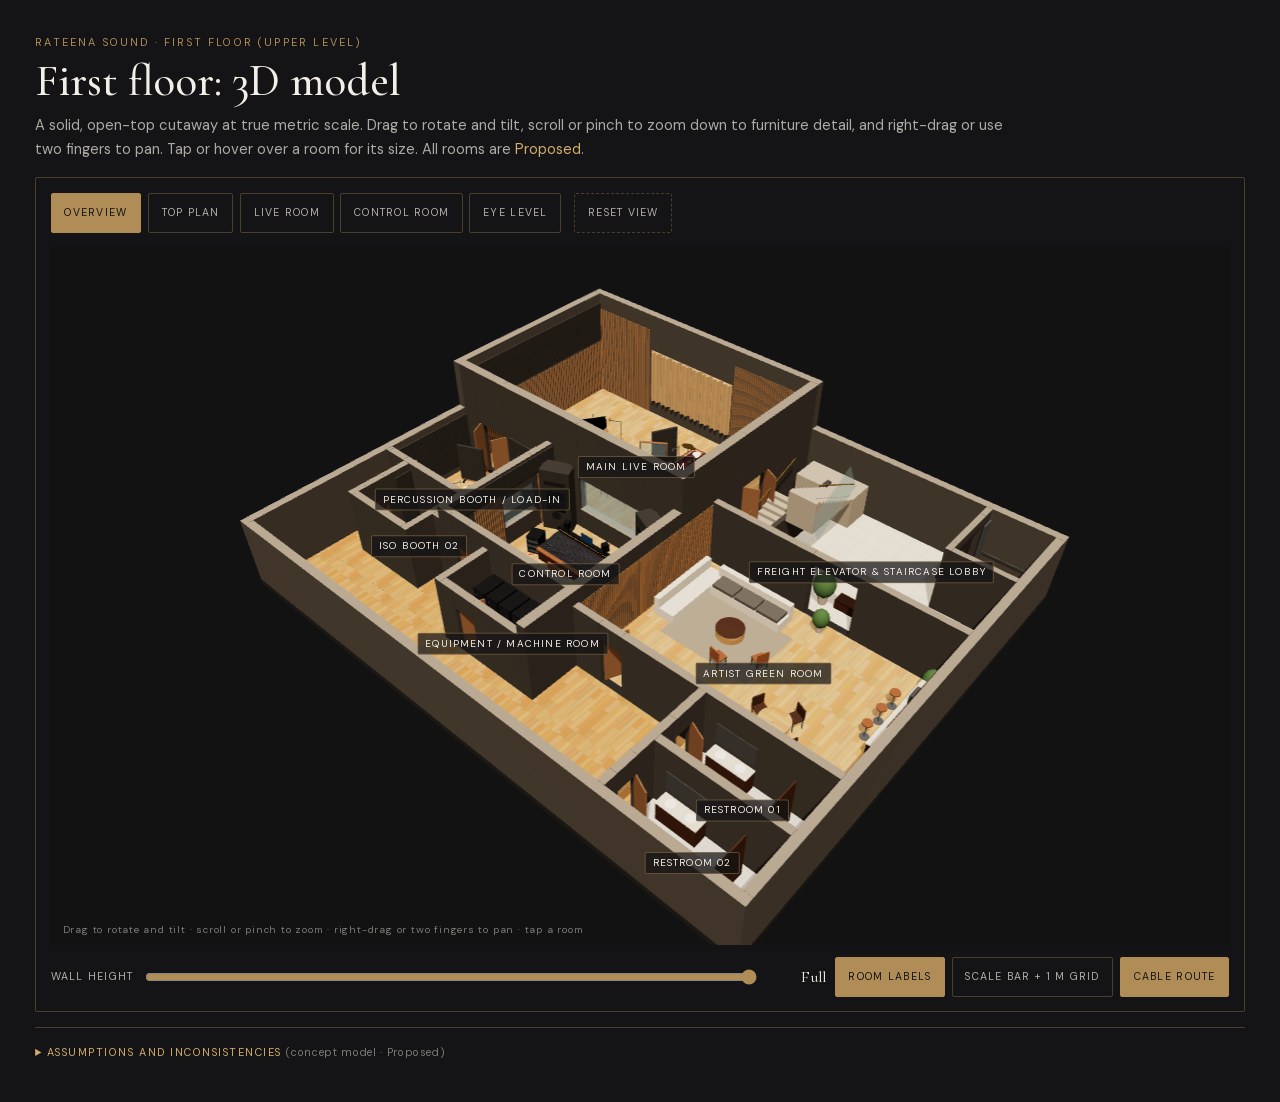
==== rateena-first-floor-3d.html @ a2aef60c "Suite page 3: RATEENA first floor solid 3D cutaway model (#floor-3d), plus standalone offline file" ====
<!doctype html>
<html lang="en-GB"><head><meta charset="utf-8"><meta name="viewport" content="width=device-width,initial-scale=1,viewport-fit=cover">
<title>RATEENA SOUND · First floor 3D model</title>
<style>@font-face{font-family:'Cormorant Garamond';font-weight:400 600;src:url([data-uri]) format('woff2');}
@font-face{font-family:'DM Sans';font-weight:300 500;src:url([data-uri]) format('woff2');}
html,body{margin:0;background:#141416;color:#e8e4dc;font-family:'DM Sans',system-ui,sans-serif;}
main{max-width:1320px;margin:0 auto;padding:clamp(1rem,3vw,2.2rem);}
.eyebrow{margin:0;font-size:.68rem;letter-spacing:.2em;text-transform:uppercase;color:#b08d57;}
h1{font-family:'Cormorant Garamond',Georgia,serif;font-weight:500;font-size:clamp(1.8rem,4vw,2.8rem);margin:.3rem 0 .4rem;color:#f3efe6;}
.lede{margin:0 0 1rem;max-width:62rem;color:rgba(232,228,220,.72);line-height:1.6;font-size:.92rem;}
.lede em{font-style:normal;color:#d3ad6c;}
.f3d { --f3d-brass: #b08d57; color: #e8e4dc; background: #141416; border: 1px solid rgba(176,141,87,0.35); border-radius: 2px; padding: 0.9rem; }
.f3d button { font: inherit; cursor: pointer; border: 1px solid rgba(176,141,87,0.35); background: transparent; color: rgba(232,228,220,0.75); font-size: 0.66rem; letter-spacing: 0.12em; text-transform: uppercase; padding: 0.55rem 0.8rem; min-height: 40px; border-radius: 2px; transition: background .3s, color .3s; white-space: nowrap; }
.f3d button:hover { color: #e8e4dc; background: rgba(176,141,87,0.15); }
.f3d button.active, .f3d button[aria-pressed="true"] { background: var(--f3d-brass); color: #141416; border-color: var(--f3d-brass); }
.f3d button:focus-visible, .f3d input:focus-visible, .f3d-cv:focus-visible { outline: 2px solid var(--f3d-brass); outline-offset: 2px; }
.f3d-bar, .f3d-tools { display: flex; flex-wrap: wrap; gap: 0.5rem; align-items: center; justify-content: space-between; }
.f3d-views, .f3d-togs { display: flex; flex-wrap: wrap; gap: 0.4rem; }
.f3d-views .f3d-reset { margin-left: 0.4rem; border-style: dashed; }
.f3d-stage { position: relative; margin: 0.75rem 0; aspect-ratio: 16 / 9.5; min-height: 340px; max-height: 78vh; background: #121213; overflow: hidden; border-radius: 2px; }
.f3d-cv { position: absolute; inset: 0; width: 100%; height: 100%; display: block; touch-action: none; cursor: grab; }
.f3d-cv:active { cursor: grabbing; }
.f3d-labels { position: absolute; inset: 0; pointer-events: none; overflow: hidden; }
.f3d-lab { position: absolute; left: 0; top: 0; white-space: nowrap; font-size: 0.62rem; letter-spacing: 0.12em; text-transform: uppercase; color: #f3efe6; background: rgba(20,20,22,0.72); border: 1px solid rgba(176,141,87,0.45); padding: 0.22rem 0.45rem; border-radius: 2px; }
.f3d-dim { color: #d3ad6c; letter-spacing: 0.06em; text-transform: none; font-size: 0.72rem; }
.f3d-tip { position: absolute; z-index: 2; max-width: 240px; background: rgba(20,20,22,0.94); border: 1px solid #b08d57; padding: 0.6rem 0.75rem; border-radius: 2px; pointer-events: none; display: flex; flex-direction: column; gap: 0.2rem; font-size: 0.78rem; line-height: 1.35; box-shadow: 0 12px 32px rgba(0,0,0,0.4); }
.f3d-tip b { font-family: "Cormorant Garamond", Georgia, serif; font-weight: 500; font-size: 1.12rem; color: #f3efe6; }
.f3d-tip span { color: rgba(232,228,220,0.75); }
.f3d-tip em { align-self: flex-start; font-style: normal; font-size: 0.58rem; letter-spacing: 0.14em; text-transform: uppercase; color: #141416; background: #b08d57; padding: 0.12rem 0.4rem; margin-top: 0.2rem; }
.f3d-tip.fixed { left: 0.6rem; right: 0.6rem; bottom: 2.4rem; top: auto; max-width: none; }
.f3d-hint { position: absolute; left: 0.75rem; bottom: 0.55rem; margin: 0; font-size: 0.62rem; letter-spacing: 0.08em; color: rgba(232,228,220,0.5); pointer-events: none; right: 0.75rem; }
.f3d-fallback { position: absolute; inset: 0; display: grid; place-items: center; margin: 0; padding: 2rem; text-align: center; color: rgba(232,228,220,0.7); }
.f3d-fallback[hidden], .f3d-tip[hidden] { display: none; }
.f3d-cut { display: flex; align-items: center; gap: 0.6rem; font-size: 0.66rem; letter-spacing: 0.12em; text-transform: uppercase; color: rgba(232,228,220,0.75); flex: 1 1 260px; min-width: 0; }
.f3d-cut input { flex: 1; min-width: 80px; accent-color: #b08d57; height: 28px; }
.f3d-cut output { font-family: "Cormorant Garamond", Georgia, serif; font-size: 1rem; letter-spacing: 0.02em; text-transform: none; color: #f3efe6; min-width: 3.6rem; text-align: right; }
@media (max-width: 640px) {
  .f3d { padding: 0.6rem; }
  .f3d-stage { aspect-ratio: auto; height: 62vh; min-height: 320px; }
  .f3d button { padding: 0.5rem 0.6rem; font-size: 0.6rem; letter-spacing: 0.08em; }
  .f3d-hint { font-size: 0.56rem; }
  .f3d-views .f3d-reset { margin-left: 0; }
}
.f3d-notes { margin-top: 0.9rem; border-top: 1px solid rgba(176,141,87,0.35); padding-top: 0.6rem; font-size: 0.82rem; line-height: 1.55; color: rgba(232,228,220,0.82); }
.f3d-notes summary { cursor: pointer; font-size: 0.68rem; letter-spacing: 0.14em; text-transform: uppercase; color: #d3ad6c; padding: 0.4rem 0; }
.f3d-notes summary span { color: rgba(232,228,220,0.5); letter-spacing: 0.06em; text-transform: none; }
.f3d-notes ol { margin: 0.5rem 0 0; padding-left: 1.2rem; display: grid; gap: 0.35rem; }
.f3d-notes b { color: #f3efe6; font-weight: 500; }
@media (max-width: 640px) {
  .sx-controls { flex-wrap: wrap; min-width: 0; max-width: 100%; }
  .sx-seg[role="tablist"] { width: 100%; }
  .sx-seg[role="tablist"] button { flex: 1 1 0; min-width: 0; white-space: normal; line-height: 1.25; padding: 0.5rem 0.45rem; text-align: center; }
}
</style></head>
<body><main><p class="eyebrow">RATEENA SOUND · First floor (upper level)</p>
<h1>First floor: 3D model</h1>
<p class="lede">A solid, open-top cutaway at true metric scale. Drag to rotate and tilt, scroll or pinch to zoom down to furniture detail, and right-drag or use two fingers to pan. Tap or hover over a room for its size. All rooms are <em>Proposed</em>.</p>
<div id="f3d"></div>
<details class="f3d-notes">
  <summary>Assumptions and inconsistencies <span>(concept model · Proposed)</span></summary>
  <ol>
    <li><b>Source.</b> The layout follows the concept brief for the AI-rendered “RATEENA SOUND First floor (upper level)” cutaway. It is a concept model, not a survey. Check it against the drawing before relying on it.</li>
    <li><b>Footprint.</b> The overall footprint is 24.00 × 20.00 m to the outside face, with 0.35 m exterior walls. The 12.00 m live room takes only half of the 24 m side, so the image’s proportions and labels disagree. The labelled room sizes are kept true. The remaining width is given to the lobby, green room and circulation.</li>
    <li><b>Live room height.</b> 5.15 m as labelled on the image. The current programme and the ground-floor section give 4.50 m. This needs a decision.</li>
    <li><b>Control room.</b> 6.50 × 5.50 m = 35.75 m² as labelled. The current programme gives 24.5 m² (5.00 × 4.90 m). The angled front is modelled with angled soffits inside the rectangle, so the labelled area stays true. A splayed structural wall would reduce the floor area.</li>
    <li><b>Which floor?</b> The ground-floor concept plan also places the live room, control room and booths on the ground floor. This image puts them upstairs. A 5.15 m live room on an upper level also needs a double-height volume and a heavy floating floor. Which floor is it?</li>
    <li><b>Booths.</b> The percussion booth / load-in (4.50 × 4.00 m) runs 4.50 m east–west, with 1.80 m double doors into the live room. On an upper floor, load-in depends on the freight elevator. “ISO Booth 02” implies an ISO Booth 01 that is not on this floor.</li>
    <li><b>Unlabelled spaces.</b> The lobby, green room, restrooms and corridors are not dimensioned on the image. Their sizes are scaled to fill the footprint.</li>
    <li><b>Heights.</b> Proposed ceilings are 3.6 m for the control room and 3.0 m elsewhere. There is no roof or ceiling (cutaway), and no structure, columns or services are modelled. The 0.30 m floor slab is indicative.</li>
    <li><b>Walls.</b> Assumed thicknesses: 0.40 m around the live room; a double-leaf partition (0.30 + 0.40 m cavity + 0.30 m) between the control room and the booths; 0.30 m elsewhere. Door and window positions are assumed. Control-room glazing is double-paned.</li>
    <li><b>Areas.</b> The labelled rooms total 169.25 m², against a 480 m² gross footprint.</li>
    <li><b>Furniture and cables.</b> Furniture uses typical real sizes: grand piano 1.50 × 2.10 m, 3.2 m console, 1.20 × 1.80 m gobos, 600 × 1000 mm server racks. The red cable route is indicative only.</li>
  </ol>
</details>

</main>
<script>
/* three.js r170 (MIT) — vendored inline so the app works offline */
(function(){
/**
 * @license
 * Copyright 2010-2024 Three.js Authors
 * SPDX-License-Identifier: MIT
 */
const t="170",e={LEFT:0,MIDDLE:1,RIGHT:2,ROTATE:0,DOLLY:1,PAN:2},n={ROTATE:0,PAN:1,DOLLY_PAN:2,DOLLY_ROTATE:3},i=0,r=1,s=2,a=3,o=0,l=1,c=2,h=3,u=0,d=1,p=2,m=0,f=1,g=2,v=3,_=4,x=5,y=100,M=101,S=102,b=103,T=104,w=200,E=201,A=202,R=203,C=204,I=205,P=206,L=207,U=208,D=209,N=210,O=211,F=212,B=213,z=214,k=0,V=1,H=2,G=3,W=4,X=5,j=6,q=7,Y=0,Z=1,J=2,K=0,$=1,Q=2,tt=3,et=4,nt=5,it=6,rt=7,st="attached",at="detached",ot=300,lt=301,ct=302,ht=303,ut=304,dt=306,pt=1e3,mt=1001,ft=1002,gt=1003,vt=1004,_t=1004,xt=1005,yt=1005,Mt=1006,St=1007,bt=1007,Tt=1008,wt=1008,Et=1009,At=1010,Rt=1011,Ct=1012,It=1013,Pt=1014,Lt=1015,Ut=1016,Dt=1017,Nt=1018,Ot=1020,Ft=35902,Bt=1021,zt=1022,kt=1023,Vt=1024,Ht=1025,Gt=1026,Wt=1027,Xt=1028,jt=1029,qt=1030,Yt=1031,Zt=1032,Jt=1033,Kt=33776,$t=33777,Qt=33778,te=33779,ee=35840,ne=35841,ie=35842,re=35843,se=36196,ae=37492,oe=37496,le=37808,ce=37809,he=37810,ue=37811,de=37812,pe=37813,me=37814,fe=37815,ge=37816,ve=37817,_e=37818,xe=37819,ye=37820,Me=37821,Se=36492,be=36494,Te=36495,we=36283,Ee=36284,Ae=36285,Re=36286,Ce=2200,Ie=2201,Pe=2202,Le=2300,Ue=2301,De=2302,Ne=2400,Oe=2401,Fe=2402,Be=2500,ze=2501,ke=0,Ve=1,He=2,Ge=3200,We=3201,Xe=3202,je=3203,qe=0,Ye=1,Ze="",Je="srgb",Ke="srgb-linear",$e="linear",Qe="srgb",tn=0,en=7680,nn=7681,rn=7682,sn=7683,an=34055,on=34056,ln=5386,cn=512,hn=513,un=514,dn=515,pn=516,mn=517,fn=518,gn=519,vn=512,_n=513,xn=514,yn=515,Mn=516,Sn=517,bn=518,Tn=519,wn=35044,En=35048,An=35040,Rn=35045,Cn=35049,In=35041,Pn=35046,Ln=35050,Un=35042,Dn="100",Nn="300 es",On=2e3,Fn=2001;class Bn{addEventListener(t,e){void 0===this._listeners&&(this._listeners={});const n=this._listeners;void 0===n[t]&&(n[t]=[]),-1===n[t].indexOf(e)&&n[t].push(e)}hasEventListener(t,e){if(void 0===this._listeners)return!1;const n=this._listeners;return void 0!==n[t]&&-1!==n[t].indexOf(e)}removeEventListener(t,e){if(void 0===this._listeners)return;const n=this._listeners[t];if(void 0!==n){const t=n.indexOf(e);-1!==t&&n.splice(t,1)}}dispatchEvent(t){if(void 0===this._listeners)return;const e=this._listeners[t.type];if(void 0!==e){t.target=this;const n=e.slice(0);for(let e=0,i=n.length;e<i;e++)n[e].call(this,t);t.target=null}}}const zn=["00","01","02","03","04","05","06","07","08","09","0a","0b","0c","0d","0e","0f","10","11","12","13","14","15","16","17","18","19","1a","1b","1c","1d","1e","1f","20","21","22","23","24","25","26","27","28","29","2a","2b","2c","2d","2e","2f","30","31","32","33","34","35","36","37","38","39","3a","3b","3c","3d","3e","3f","40","41","42","43","44","45","46","47","48","49","4a","4b","4c","4d","4e","4f","50","51","52","53","54","55","56","57","58","59","5a","5b","5c","5d","5e","5f","60","61","62","63","64","65","66","67","68","69","6a","6b","6c","6d","6e","6f","70","71","72","73","74","75","76","77","78","79","7a","7b","7c","7d","7e","7f","80","81","82","83","84","85","86","87","88","89","8a","8b","8c","8d","8e","8f","90","91","92","93","94","95","96","97","98","99","9a","9b","9c","9d","9e","9f","a0","a1","a2","a3","a4","a5","a6","a7","a8","a9","aa","ab","ac","ad","ae","af","b0","b1","b2","b3","b4","b5","b6","b7","b8","b9","ba","bb","bc","bd","be","bf","c0","c1","c2","c3","c4","c5","c6","c7","c8","c9","ca","cb","cc","cd","ce","cf","d0","d1","d2","d3","d4","d5","d6","d7","d8","d9","da","db","dc","dd","de","df","e0","e1","e2","e3","e4","e5","e6","e7","e8","e9","ea","eb","ec","ed","ee","ef","f0","f1","f2","f3","f4","f5","f6","f7","f8","f9","fa","fb","fc","fd","fe","ff"];let kn=1234567;const Vn=Math.PI/180,Hn=180/Math.PI;function Gn(){const t=4294967295*Math.random()|0,e=4294967295*Math.random()|0,n=4294967295*Math.random()|0,i=4294967295*Math.random()|0;return(zn[255&t]+zn[t>>8&255]+zn[t>>16&255]+zn[t>>24&255]+"-"+zn[255&e]+zn[e>>8&255]+"-"+zn[e>>16&15|64]+zn[e>>24&255]+"-"+zn[63&n|128]+zn[n>>8&255]+"-"+zn[n>>16&255]+zn[n>>24&255]+zn[255&i]+zn[i>>8&255]+zn[i>>16&255]+zn[i>>24&255]).toLowerCase()}function Wn(t,e,n){return Math.max(e,Math.min(n,t))}function Xn(t,e){return(t%e+e)%e}function jn(t,e,n){return(1-n)*t+n*e}function qn(t,e){switch(e.constructor){case Float32Array:return t;case Uint32Array:return t/4294967295;case Uint16Array:return t/65535;case Uint8Array:return t/255;case Int32Array:return Math.max(t/2147483647,-1);case Int16Array:return Math.max(t/32767,-1);case Int8Array:return Math.max(t/127,-1);default:throw new Error("Invalid component type.")}}function Yn(t,e){switch(e.constructor){case Float32Array:return t;case Uint32Array:return Math.round(4294967295*t);case Uint16Array:return Math.round(65535*t);case Uint8Array:return Math.round(255*t);case Int32Array:return Math.round(2147483647*t);case Int16Array:return Math.round(32767*t);case Int8Array:return Math.round(127*t);default:throw new Error("Invalid component type.")}}const Zn={DEG2RAD:Vn,RAD2DEG:Hn,generateUUID:Gn,clamp:Wn,euclideanModulo:Xn,mapLinear:function(t,e,n,i,r){return i+(t-e)*(r-i)/(n-e)},inverseLerp:function(t,e,n){return t!==e?(n-t)/(e-t):0},lerp:jn,damp:function(t,e,n,i){return jn(t,e,1-Math.exp(-n*i))},pingpong:function(t,e=1){return e-Math.abs(Xn(t,2*e)-e)},smoothstep:function(t,e,n){return t<=e?0:t>=n?1:(t=(t-e)/(n-e))*t*(3-2*t)},smootherstep:function(t,e,n){return t<=e?0:t>=n?1:(t=(t-e)/(n-e))*t*t*(t*(6*t-15)+10)},randInt:function(t,e){return t+Math.floor(Math.random()*(e-t+1))},randFloat:function(t,e){return t+Math.random()*(e-t)},randFloatSpread:function(t){return t*(.5-Math.random())},seededRandom:function(t){void 0!==t&&(kn=t);let e=kn+=1831565813;return e=Math.imul(e^e>>>15,1|e),e^=e+Math.imul(e^e>>>7,61|e),((e^e>>>14)>>>0)/4294967296},degToRad:function(t){return t*Vn},radToDeg:function(t){return t*Hn},isPowerOfTwo:function(t){return!(t&t-1)&&0!==t},ceilPowerOfTwo:function(t){return Math.pow(2,Math.ceil(Math.log(t)/Math.LN2))},floorPowerOfTwo:function(t){return Math.pow(2,Math.floor(Math.log(t)/Math.LN2))},setQuaternionFromProperEuler:function(t,e,n,i,r){const s=Math.cos,a=Math.sin,o=s(n/2),l=a(n/2),c=s((e+i)/2),h=a((e+i)/2),u=s((e-i)/2),d=a((e-i)/2),p=s((i-e)/2),m=a((i-e)/2);switch(r){case"XYX":t.set(o*h,l*u,l*d,o*c);break;case"YZY":t.set(l*d,o*h,l*u,o*c);break;case"ZXZ":t.set(l*u,l*d,o*h,o*c);break;case"XZX":t.set(o*h,l*m,l*p,o*c);break;case"YXY":t.set(l*p,o*h,l*m,o*c);break;case"ZYZ":t.set(l*m,l*p,o*h,o*c);break;default:console.warn("THREE.MathUtils: .setQuaternionFromProperEuler() encountered an unknown order: "+r)}},normalize:Yn,denormalize:qn};class Jn{constructor(t=0,e=0){Jn.prototype.isVector2=!0,this.x=t,this.y=e}get width(){return this.x}set width(t){this.x=t}get height(){return this.y}set height(t){this.y=t}set(t,e){return this.x=t,this.y=e,this}setScalar(t){return this.x=t,this.y=t,this}setX(t){return this.x=t,this}setY(t){return this.y=t,this}setComponent(t,e){switch(t){case 0:this.x=e;break;case 1:this.y=e;break;default:throw new Error("index is out of range: "+t)}return this}getComponent(t){switch(t){case 0:return this.x;case 1:return this.y;default:throw new Error("index is out of range: "+t)}}clone(){return new this.constructor(this.x,this.y)}copy(t){return this.x=t.x,this.y=t.y,this}add(t){return this.x+=t.x,this.y+=t.y,this}addScalar(t){return this.x+=t,this.y+=t,this}addVectors(t,e){return this.x=t.x+e.x,this.y=t.y+e.y,this}addScaledVector(t,e){return this.x+=t.x*e,this.y+=t.y*e,this}sub(t){return this.x-=t.x,this.y-=t.y,this}subScalar(t){return this.x-=t,this.y-=t,this}subVectors(t,e){return this.x=t.x-e.x,this.y=t.y-e.y,this}multiply(t){return this.x*=t.x,this.y*=t.y,this}multiplyScalar(t){return this.x*=t,this.y*=t,this}divide(t){return this.x/=t.x,this.y/=t.y,this}divideScalar(t){return this.multiplyScalar(1/t)}applyMatrix3(t){const e=this.x,n=this.y,i=t.elements;return this.x=i[0]*e+i[3]*n+i[6],this.y=i[1]*e+i[4]*n+i[7],this}min(t){return this.x=Math.min(this.x,t.x),this.y=Math.min(this.y,t.y),this}max(t){return this.x=Math.max(this.x,t.x),this.y=Math.max(this.y,t.y),this}clamp(t,e){return this.x=Math.max(t.x,Math.min(e.x,this.x)),this.y=Math.max(t.y,Math.min(e.y,this.y)),this}clampScalar(t,e){return this.x=Math.max(t,Math.min(e,this.x)),this.y=Math.max(t,Math.min(e,this.y)),this}clampLength(t,e){const n=this.length();return this.divideScalar(n||1).multiplyScalar(Math.max(t,Math.min(e,n)))}floor(){return this.x=Math.floor(this.x),this.y=Math.floor(this.y),this}ceil(){return this.x=Math.ceil(this.x),this.y=Math.ceil(this.y),this}round(){return this.x=Math.round(this.x),this.y=Math.round(this.y),this}roundToZero(){return this.x=Math.trunc(this.x),this.y=Math.trunc(this.y),this}negate(){return this.x=-this.x,this.y=-this.y,this}dot(t){return this.x*t.x+this.y*t.y}cross(t){return this.x*t.y-this.y*t.x}lengthSq(){return this.x*this.x+this.y*this.y}length(){return Math.sqrt(this.x*this.x+this.y*this.y)}manhattanLength(){return Math.abs(this.x)+Math.abs(this.y)}normalize(){return this.divideScalar(this.length()||1)}angle(){return Math.atan2(-this.y,-this.x)+Math.PI}angleTo(t){const e=Math.sqrt(this.lengthSq()*t.lengthSq());if(0===e)return Math.PI/2;const n=this.dot(t)/e;return Math.acos(Wn(n,-1,1))}distanceTo(t){return Math.sqrt(this.distanceToSquared(t))}distanceToSquared(t){const e=this.x-t.x,n=this.y-t.y;return e*e+n*n}manhattanDistanceTo(t){return Math.abs(this.x-t.x)+Math.abs(this.y-t.y)}setLength(t){return this.normalize().multiplyScalar(t)}lerp(t,e){return this.x+=(t.x-this.x)*e,this.y+=(t.y-this.y)*e,this}lerpVectors(t,e,n){return this.x=t.x+(e.x-t.x)*n,this.y=t.y+(e.y-t.y)*n,this}equals(t){return t.x===this.x&&t.y===this.y}fromArray(t,e=0){return this.x=t[e],this.y=t[e+1],this}toArray(t=[],e=0){return t[e]=this.x,t[e+1]=this.y,t}fromBufferAttribute(t,e){return this.x=t.getX(e),this.y=t.getY(e),this}rotateAround(t,e){const n=Math.cos(e),i=Math.sin(e),r=this.x-t.x,s=this.y-t.y;return this.x=r*n-s*i+t.x,this.y=r*i+s*n+t.y,this}random(){return this.x=Math.random(),this.y=Math.random(),this}*[Symbol.iterator](){yield this.x,yield this.y}}class Kn{constructor(t,e,n,i,r,s,a,o,l){Kn.prototype.isMatrix3=!0,this.elements=[1,0,0,0,1,0,0,0,1],void 0!==t&&this.set(t,e,n,i,r,s,a,o,l)}set(t,e,n,i,r,s,a,o,l){const c=this.elements;return c[0]=t,c[1]=i,c[2]=a,c[3]=e,c[4]=r,c[5]=o,c[6]=n,c[7]=s,c[8]=l,this}identity(){return this.set(1,0,0,0,1,0,0,0,1),this}copy(t){const e=this.elements,n=t.elements;return e[0]=n[0],e[1]=n[1],e[2]=n[2],e[3]=n[3],e[4]=n[4],e[5]=n[5],e[6]=n[6],e[7]=n[7],e[8]=n[8],this}extractBasis(t,e,n){return t.setFromMatrix3Column(this,0),e.setFromMatrix3Column(this,1),n.setFromMatrix3Column(this,2),this}setFromMatrix4(t){const e=t.elements;return this.set(e[0],e[4],e[8],e[1],e[5],e[9],e[2],e[6],e[10]),this}multiply(t){return this.multiplyMatrices(this,t)}premultiply(t){return this.multiplyMatrices(t,this)}multiplyMatrices(t,e){const n=t.elements,i=e.elements,r=this.elements,s=n[0],a=n[3],o=n[6],l=n[1],c=n[4],h=n[7],u=n[2],d=n[5],p=n[8],m=i[0],f=i[3],g=i[6],v=i[1],_=i[4],x=i[7],y=i[2],M=i[5],S=i[8];return r[0]=s*m+a*v+o*y,r[3]=s*f+a*_+o*M,r[6]=s*g+a*x+o*S,r[1]=l*m+c*v+h*y,r[4]=l*f+c*_+h*M,r[7]=l*g+c*x+h*S,r[2]=u*m+d*v+p*y,r[5]=u*f+d*_+p*M,r[8]=u*g+d*x+p*S,this}multiplyScalar(t){const e=this.elements;return e[0]*=t,e[3]*=t,e[6]*=t,e[1]*=t,e[4]*=t,e[7]*=t,e[2]*=t,e[5]*=t,e[8]*=t,this}determinant(){const t=this.elements,e=t[0],n=t[1],i=t[2],r=t[3],s=t[4],a=t[5],o=t[6],l=t[7],c=t[8];return e*s*c-e*a*l-n*r*c+n*a*o+i*r*l-i*s*o}invert(){const t=this.elements,e=t[0],n=t[1],i=t[2],r=t[3],s=t[4],a=t[5],o=t[6],l=t[7],c=t[8],h=c*s-a*l,u=a*o-c*r,d=l*r-s*o,p=e*h+n*u+i*d;if(0===p)return this.set(0,0,0,0,0,0,0,0,0);const m=1/p;return t[0]=h*m,t[1]=(i*l-c*n)*m,t[2]=(a*n-i*s)*m,t[3]=u*m,t[4]=(c*e-i*o)*m,t[5]=(i*r-a*e)*m,t[6]=d*m,t[7]=(n*o-l*e)*m,t[8]=(s*e-n*r)*m,this}transpose(){let t;const e=this.elements;return t=e[1],e[1]=e[3],e[3]=t,t=e[2],e[2]=e[6],e[6]=t,t=e[5],e[5]=e[7],e[7]=t,this}getNormalMatrix(t){return this.setFromMatrix4(t).invert().transpose()}transposeIntoArray(t){const e=this.elements;return t[0]=e[0],t[1]=e[3],t[2]=e[6],t[3]=e[1],t[4]=e[4],t[5]=e[7],t[6]=e[2],t[7]=e[5],t[8]=e[8],this}setUvTransform(t,e,n,i,r,s,a){const o=Math.cos(r),l=Math.sin(r);return this.set(n*o,n*l,-n*(o*s+l*a)+s+t,-i*l,i*o,-i*(-l*s+o*a)+a+e,0,0,1),this}scale(t,e){return this.premultiply($n.makeScale(t,e)),this}rotate(t){return this.premultiply($n.makeRotation(-t)),this}translate(t,e){return this.premultiply($n.makeTranslation(t,e)),this}makeTranslation(t,e){return t.isVector2?this.set(1,0,t.x,0,1,t.y,0,0,1):this.set(1,0,t,0,1,e,0,0,1),this}makeRotation(t){const e=Math.cos(t),n=Math.sin(t);return this.set(e,-n,0,n,e,0,0,0,1),this}makeScale(t,e){return this.set(t,0,0,0,e,0,0,0,1),this}equals(t){const e=this.elements,n=t.elements;for(let t=0;t<9;t++)if(e[t]!==n[t])return!1;return!0}fromArray(t,e=0){for(let n=0;n<9;n++)this.elements[n]=t[n+e];return this}toArray(t=[],e=0){const n=this.elements;return t[e]=n[0],t[e+1]=n[1],t[e+2]=n[2],t[e+3]=n[3],t[e+4]=n[4],t[e+5]=n[5],t[e+6]=n[6],t[e+7]=n[7],t[e+8]=n[8],t}clone(){return(new this.constructor).fromArray(this.elements)}}const $n=new Kn;function Qn(t){for(let e=t.length-1;e>=0;--e)if(t[e]>=65535)return!0;return!1}const ti={Int8Array:Int8Array,Uint8Array:Uint8Array,Uint8ClampedArray:Uint8ClampedArray,Int16Array:Int16Array,Uint16Array:Uint16Array,Int32Array:Int32Array,Uint32Array:Uint32Array,Float32Array:Float32Array,Float64Array:Float64Array};function ei(t,e){return new ti[t](e)}function ni(t){return document.createElementNS("http://www.w3.org/1999/xhtml",t)}function ii(){const t=ni("canvas");return t.style.display="block",t}const ri={};function si(t){t in ri||(ri[t]=!0,console.warn(t))}const ai={enabled:!0,workingColorSpace:Ke,spaces:{},convert:function(t,e,n){return!1!==this.enabled&&e!==n&&e&&n?(this.spaces[e].transfer===Qe&&(t.r=oi(t.r),t.g=oi(t.g),t.b=oi(t.b)),this.spaces[e].primaries!==this.spaces[n].primaries&&(t.applyMatrix3(this.spaces[e].toXYZ),t.applyMatrix3(this.spaces[n].fromXYZ)),this.spaces[n].transfer===Qe&&(t.r=li(t.r),t.g=li(t.g),t.b=li(t.b)),t):t},fromWorkingColorSpace:function(t,e){return this.convert(t,this.workingColorSpace,e)},toWorkingColorSpace:function(t,e){return this.convert(t,e,this.workingColorSpace)},getPrimaries:function(t){return this.spaces[t].primaries},getTransfer:function(t){return t===Ze?$e:this.spaces[t].transfer},getLuminanceCoefficients:function(t,e=this.workingColorSpace){return t.fromArray(this.spaces[e].luminanceCoefficients)},define:function(t){Object.assign(this.spaces,t)},_getMatrix:function(t,e,n){return t.copy(this.spaces[e].toXYZ).multiply(this.spaces[n].fromXYZ)},_getDrawingBufferColorSpace:function(t){return this.spaces[t].outputColorSpaceConfig.drawingBufferColorSpace},_getUnpackColorSpace:function(t=this.workingColorSpace){return this.spaces[t].workingColorSpaceConfig.unpackColorSpace}};function oi(t){return t<.04045?.0773993808*t:Math.pow(.9478672986*t+.0521327014,2.4)}function li(t){return t<.0031308?12.92*t:1.055*Math.pow(t,.41666)-.055}const ci=[.64,.33,.3,.6,.15,.06],hi=[.2126,.7152,.0722],ui=[.3127,.329],di=(new Kn).set(.4123908,.3575843,.1804808,.212639,.7151687,.0721923,.0193308,.1191948,.9505322),pi=(new Kn).set(3.2409699,-1.5373832,-.4986108,-.9692436,1.8759675,.0415551,.0556301,-.203977,1.0569715);let mi;ai.define({[Ke]:{primaries:ci,whitePoint:ui,transfer:$e,toXYZ:di,fromXYZ:pi,luminanceCoefficients:hi,workingColorSpaceConfig:{unpackColorSpace:Je},outputColorSpaceConfig:{drawingBufferColorSpace:Je}},[Je]:{primaries:ci,whitePoint:ui,transfer:Qe,toXYZ:di,fromXYZ:pi,luminanceCoefficients:hi,outputColorSpaceConfig:{drawingBufferColorSpace:Je}}});class fi{static getDataURL(t){if(/^data:/i.test(t.src))return t.src;if("undefined"==typeof HTMLCanvasElement)return t.src;let e;if(t instanceof HTMLCanvasElement)e=t;else{void 0===mi&&(mi=ni("canvas")),mi.width=t.width,mi.height=t.height;const n=mi.getContext("2d");t instanceof ImageData?n.putImageData(t,0,0):n.drawImage(t,0,0,t.width,t.height),e=mi}return e.width>2048||e.height>2048?(console.warn("THREE.ImageUtils.getDataURL: Image converted to jpg for performance reasons",t),e.toDataURL("image/jpeg",.6)):e.toDataURL("image/png")}static sRGBToLinear(t){if("undefined"!=typeof HTMLImageElement&&t instanceof HTMLImageElement||"undefined"!=typeof HTMLCanvasElement&&t instanceof HTMLCanvasElement||"undefined"!=typeof ImageBitmap&&t instanceof ImageBitmap){const e=ni("canvas");e.width=t.width,e.height=t.height;const n=e.getContext("2d");n.drawImage(t,0,0,t.width,t.height);const i=n.getImageData(0,0,t.width,t.height),r=i.data;for(let t=0;t<r.length;t++)r[t]=255*oi(r[t]/255);return n.putImageData(i,0,0),e}if(t.data){const e=t.data.slice(0);for(let t=0;t<e.length;t++)e instanceof Uint8Array||e instanceof Uint8ClampedArray?e[t]=Math.floor(255*oi(e[t]/255)):e[t]=oi(e[t]);return{data:e,width:t.width,height:t.height}}return console.warn("THREE.ImageUtils.sRGBToLinear(): Unsupported image type. No color space conversion applied."),t}}let gi=0;class vi{constructor(t=null){this.isSource=!0,Object.defineProperty(this,"id",{value:gi++}),this.uuid=Gn(),this.data=t,this.dataReady=!0,this.version=0}set needsUpdate(t){!0===t&&this.version++}toJSON(t){const e=void 0===t||"string"==typeof t;if(!e&&void 0!==t.images[this.uuid])return t.images[this.uuid];const n={uuid:this.uuid,url:""},i=this.data;if(null!==i){let t;if(Array.isArray(i)){t=[];for(let e=0,n=i.length;e<n;e++)i[e].isDataTexture?t.push(_i(i[e].image)):t.push(_i(i[e]))}else t=_i(i);n.url=t}return e||(t.images[this.uuid]=n),n}}function _i(t){return"undefined"!=typeof HTMLImageElement&&t instanceof HTMLImageElement||"undefined"!=typeof HTMLCanvasElement&&t instanceof HTMLCanvasElement||"undefined"!=typeof ImageBitmap&&t instanceof ImageBitmap?fi.getDataURL(t):t.data?{data:Array.from(t.data),width:t.width,height:t.height,type:t.data.constructor.name}:(console.warn("THREE.Texture: Unable to serialize Texture."),{})}let xi=0;class yi extends Bn{constructor(t=yi.DEFAULT_IMAGE,e=yi.DEFAULT_MAPPING,n=1001,i=1001,r=1006,s=1008,a=1023,o=1009,l=yi.DEFAULT_ANISOTROPY,c=""){super(),this.isTexture=!0,Object.defineProperty(this,"id",{value:xi++}),this.uuid=Gn(),this.name="",this.source=new vi(t),this.mipmaps=[],this.mapping=e,this.channel=0,this.wrapS=n,this.wrapT=i,this.magFilter=r,this.minFilter=s,this.anisotropy=l,this.format=a,this.internalFormat=null,this.type=o,this.offset=new Jn(0,0),this.repeat=new Jn(1,1),this.center=new Jn(0,0),this.rotation=0,this.matrixAutoUpdate=!0,this.matrix=new Kn,this.generateMipmaps=!0,this.premultiplyAlpha=!1,this.flipY=!0,this.unpackAlignment=4,this.colorSpace=c,this.userData={},this.version=0,this.onUpdate=null,this.isRenderTargetTexture=!1,this.pmremVersion=0}get image(){return this.source.data}set image(t=null){this.source.data=t}updateMatrix(){this.matrix.setUvTransform(this.offset.x,this.offset.y,this.repeat.x,this.repeat.y,this.rotation,this.center.x,this.center.y)}clone(){return(new this.constructor).copy(this)}copy(t){return this.name=t.name,this.source=t.source,this.mipmaps=t.mipmaps.slice(0),this.mapping=t.mapping,this.channel=t.channel,this.wrapS=t.wrapS,this.wrapT=t.wrapT,this.magFilter=t.magFilter,this.minFilter=t.minFilter,this.anisotropy=t.anisotropy,this.format=t.format,this.internalFormat=t.internalFormat,this.type=t.type,this.offset.copy(t.offset),this.repeat.copy(t.repeat),this.center.copy(t.center),this.rotation=t.rotation,this.matrixAutoUpdate=t.matrixAutoUpdate,this.matrix.copy(t.matrix),this.generateMipmaps=t.generateMipmaps,this.premultiplyAlpha=t.premultiplyAlpha,this.flipY=t.flipY,this.unpackAlignment=t.unpackAlignment,this.colorSpace=t.colorSpace,this.userData=JSON.parse(JSON.stringify(t.userData)),this.needsUpdate=!0,this}toJSON(t){const e=void 0===t||"string"==typeof t;if(!e&&void 0!==t.textures[this.uuid])return t.textures[this.uuid];const n={metadata:{version:4.6,type:"Texture",generator:"Texture.toJSON"},uuid:this.uuid,name:this.name,image:this.source.toJSON(t).uuid,mapping:this.mapping,channel:this.channel,repeat:[this.repeat.x,this.repeat.y],offset:[this.offset.x,this.offset.y],center:[this.center.x,this.center.y],rotation:this.rotation,wrap:[this.wrapS,this.wrapT],format:this.format,internalFormat:this.internalFormat,type:this.type,colorSpace:this.colorSpace,minFilter:this.minFilter,magFilter:this.magFilter,anisotropy:this.anisotropy,flipY:this.flipY,generateMipmaps:this.generateMipmaps,premultiplyAlpha:this.premultiplyAlpha,unpackAlignment:this.unpackAlignment};return Object.keys(this.userData).length>0&&(n.userData=this.userData),e||(t.textures[this.uuid]=n),n}dispose(){this.dispatchEvent({type:"dispose"})}transformUv(t){if(this.mapping!==ot)return t;if(t.applyMatrix3(this.matrix),t.x<0||t.x>1)switch(this.wrapS){case pt:t.x=t.x-Math.floor(t.x);break;case mt:t.x=t.x<0?0:1;break;case ft:1===Math.abs(Math.floor(t.x)%2)?t.x=Math.ceil(t.x)-t.x:t.x=t.x-Math.floor(t.x)}if(t.y<0||t.y>1)switch(this.wrapT){case pt:t.y=t.y-Math.floor(t.y);break;case mt:t.y=t.y<0?0:1;break;case ft:1===Math.abs(Math.floor(t.y)%2)?t.y=Math.ceil(t.y)-t.y:t.y=t.y-Math.floor(t.y)}return this.flipY&&(t.y=1-t.y),t}set needsUpdate(t){!0===t&&(this.version++,this.source.needsUpdate=!0)}set needsPMREMUpdate(t){!0===t&&this.pmremVersion++}}yi.DEFAULT_IMAGE=null,yi.DEFAULT_MAPPING=ot,yi.DEFAULT_ANISOTROPY=1;class Mi{constructor(t=0,e=0,n=0,i=1){Mi.prototype.isVector4=!0,this.x=t,this.y=e,this.z=n,this.w=i}get width(){return this.z}set width(t){this.z=t}get height(){return this.w}set height(t){this.w=t}set(t,e,n,i){return this.x=t,this.y=e,this.z=n,this.w=i,this}setScalar(t){return this.x=t,this.y=t,this.z=t,this.w=t,this}setX(t){return this.x=t,this}setY(t){return this.y=t,this}setZ(t){return this.z=t,this}setW(t){return this.w=t,this}setComponent(t,e){switch(t){case 0:this.x=e;break;case 1:this.y=e;break;case 2:this.z=e;break;case 3:this.w=e;break;default:throw new Error("index is out of range: "+t)}return this}getComponent(t){switch(t){case 0:return this.x;case 1:return this.y;case 2:return this.z;case 3:return this.w;default:throw new Error("index is out of range: "+t)}}clone(){return new this.constructor(this.x,this.y,this.z,this.w)}copy(t){return this.x=t.x,this.y=t.y,this.z=t.z,this.w=void 0!==t.w?t.w:1,this}add(t){return this.x+=t.x,this.y+=t.y,this.z+=t.z,this.w+=t.w,this}addScalar(t){return this.x+=t,this.y+=t,this.z+=t,this.w+=t,this}addVectors(t,e){return this.x=t.x+e.x,this.y=t.y+e.y,this.z=t.z+e.z,this.w=t.w+e.w,this}addScaledVector(t,e){return this.x+=t.x*e,this.y+=t.y*e,this.z+=t.z*e,this.w+=t.w*e,this}sub(t){return this.x-=t.x,this.y-=t.y,this.z-=t.z,this.w-=t.w,this}subScalar(t){return this.x-=t,this.y-=t,this.z-=t,this.w-=t,this}subVectors(t,e){return this.x=t.x-e.x,this.y=t.y-e.y,this.z=t.z-e.z,this.w=t.w-e.w,this}multiply(t){return this.x*=t.x,this.y*=t.y,this.z*=t.z,this.w*=t.w,this}multiplyScalar(t){return this.x*=t,this.y*=t,this.z*=t,this.w*=t,this}applyMatrix4(t){const e=this.x,n=this.y,i=this.z,r=this.w,s=t.elements;return this.x=s[0]*e+s[4]*n+s[8]*i+s[12]*r,this.y=s[1]*e+s[5]*n+s[9]*i+s[13]*r,this.z=s[2]*e+s[6]*n+s[10]*i+s[14]*r,this.w=s[3]*e+s[7]*n+s[11]*i+s[15]*r,this}divide(t){return this.x/=t.x,this.y/=t.y,this.z/=t.z,this.w/=t.w,this}divideScalar(t){return this.multiplyScalar(1/t)}setAxisAngleFromQuaternion(t){this.w=2*Math.acos(t.w);const e=Math.sqrt(1-t.w*t.w);return e<1e-4?(this.x=1,this.y=0,this.z=0):(this.x=t.x/e,this.y=t.y/e,this.z=t.z/e),this}setAxisAngleFromRotationMatrix(t){let e,n,i,r;const s=.01,a=.1,o=t.elements,l=o[0],c=o[4],h=o[8],u=o[1],d=o[5],p=o[9],m=o[2],f=o[6],g=o[10];if(Math.abs(c-u)<s&&Math.abs(h-m)<s&&Math.abs(p-f)<s){if(Math.abs(c+u)<a&&Math.abs(h+m)<a&&Math.abs(p+f)<a&&Math.abs(l+d+g-3)<a)return this.set(1,0,0,0),this;e=Math.PI;const t=(l+1)/2,o=(d+1)/2,v=(g+1)/2,_=(c+u)/4,x=(h+m)/4,y=(p+f)/4;return t>o&&t>v?t<s?(n=0,i=.707106781,r=.707106781):(n=Math.sqrt(t),i=_/n,r=x/n):o>v?o<s?(n=.707106781,i=0,r=.707106781):(i=Math.sqrt(o),n=_/i,r=y/i):v<s?(n=.707106781,i=.707106781,r=0):(r=Math.sqrt(v),n=x/r,i=y/r),this.set(n,i,r,e),this}let v=Math.sqrt((f-p)*(f-p)+(h-m)*(h-m)+(u-c)*(u-c));return Math.abs(v)<.001&&(v=1),this.x=(f-p)/v,this.y=(h-m)/v,this.z=(u-c)/v,this.w=Math.acos((l+d+g-1)/2),this}setFromMatrixPosition(t){const e=t.elements;return this.x=e[12],this.y=e[13],this.z=e[14],this.w=e[15],this}min(t){return this.x=Math.min(this.x,t.x),this.y=Math.min(this.y,t.y),this.z=Math.min(this.z,t.z),this.w=Math.min(this.w,t.w),this}max(t){return this.x=Math.max(this.x,t.x),this.y=Math.max(this.y,t.y),this.z=Math.max(this.z,t.z),this.w=Math.max(this.w,t.w),this}clamp(t,e){return this.x=Math.max(t.x,Math.min(e.x,this.x)),this.y=Math.max(t.y,Math.min(e.y,this.y)),this.z=Math.max(t.z,Math.min(e.z,this.z)),this.w=Math.max(t.w,Math.min(e.w,this.w)),this}clampScalar(t,e){return this.x=Math.max(t,Math.min(e,this.x)),this.y=Math.max(t,Math.min(e,this.y)),this.z=Math.max(t,Math.min(e,this.z)),this.w=Math.max(t,Math.min(e,this.w)),this}clampLength(t,e){const n=this.length();return this.divideScalar(n||1).multiplyScalar(Math.max(t,Math.min(e,n)))}floor(){return this.x=Math.floor(this.x),this.y=Math.floor(this.y),this.z=Math.floor(this.z),this.w=Math.floor(this.w),this}ceil(){return this.x=Math.ceil(this.x),this.y=Math.ceil(this.y),this.z=Math.ceil(this.z),this.w=Math.ceil(this.w),this}round(){return this.x=Math.round(this.x),this.y=Math.round(this.y),this.z=Math.round(this.z),this.w=Math.round(this.w),this}roundToZero(){return this.x=Math.trunc(this.x),this.y=Math.trunc(this.y),this.z=Math.trunc(this.z),this.w=Math.trunc(this.w),this}negate(){return this.x=-this.x,this.y=-this.y,this.z=-this.z,this.w=-this.w,this}dot(t){return this.x*t.x+this.y*t.y+this.z*t.z+this.w*t.w}lengthSq(){return this.x*this.x+this.y*this.y+this.z*this.z+this.w*this.w}length(){return Math.sqrt(this.x*this.x+this.y*this.y+this.z*this.z+this.w*this.w)}manhattanLength(){return Math.abs(this.x)+Math.abs(this.y)+Math.abs(this.z)+Math.abs(this.w)}normalize(){return this.divideScalar(this.length()||1)}setLength(t){return this.normalize().multiplyScalar(t)}lerp(t,e){return this.x+=(t.x-this.x)*e,this.y+=(t.y-this.y)*e,this.z+=(t.z-this.z)*e,this.w+=(t.w-this.w)*e,this}lerpVectors(t,e,n){return this.x=t.x+(e.x-t.x)*n,this.y=t.y+(e.y-t.y)*n,this.z=t.z+(e.z-t.z)*n,this.w=t.w+(e.w-t.w)*n,this}equals(t){return t.x===this.x&&t.y===this.y&&t.z===this.z&&t.w===this.w}fromArray(t,e=0){return this.x=t[e],this.y=t[e+1],this.z=t[e+2],this.w=t[e+3],this}toArray(t=[],e=0){return t[e]=this.x,t[e+1]=this.y,t[e+2]=this.z,t[e+3]=this.w,t}fromBufferAttribute(t,e){return this.x=t.getX(e),this.y=t.getY(e),this.z=t.getZ(e),this.w=t.getW(e),this}random(){return this.x=Math.random(),this.y=Math.random(),this.z=Math.random(),this.w=Math.random(),this}*[Symbol.iterator](){yield this.x,yield this.y,yield this.z,yield this.w}}class Si extends Bn{constructor(t=1,e=1,n={}){super(),this.isRenderTarget=!0,this.width=t,this.height=e,this.depth=1,this.scissor=new Mi(0,0,t,e),this.scissorTest=!1,this.viewport=new Mi(0,0,t,e);const i={width:t,height:e,depth:1};n=Object.assign({generateMipmaps:!1,internalFormat:null,minFilter:Mt,depthBuffer:!0,stencilBuffer:!1,resolveDepthBuffer:!0,resolveStencilBuffer:!0,depthTexture:null,samples:0,count:1},n);const r=new yi(i,n.mapping,n.wrapS,n.wrapT,n.magFilter,n.minFilter,n.format,n.type,n.anisotropy,n.colorSpace);r.flipY=!1,r.generateMipmaps=n.generateMipmaps,r.internalFormat=n.internalFormat,this.textures=[];const s=n.count;for(let t=0;t<s;t++)this.textures[t]=r.clone(),this.textures[t].isRenderTargetTexture=!0;this.depthBuffer=n.depthBuffer,this.stencilBuffer=n.stencilBuffer,this.resolveDepthBuffer=n.resolveDepthBuffer,this.resolveStencilBuffer=n.resolveStencilBuffer,this.depthTexture=n.depthTexture,this.samples=n.samples}get texture(){return this.textures[0]}set texture(t){this.textures[0]=t}setSize(t,e,n=1){if(this.width!==t||this.height!==e||this.depth!==n){this.width=t,this.height=e,this.depth=n;for(let i=0,r=this.textures.length;i<r;i++)this.textures[i].image.width=t,this.textures[i].image.height=e,this.textures[i].image.depth=n;this.dispose()}this.viewport.set(0,0,t,e),this.scissor.set(0,0,t,e)}clone(){return(new this.constructor).copy(this)}copy(t){this.width=t.width,this.height=t.height,this.depth=t.depth,this.scissor.copy(t.scissor),this.scissorTest=t.scissorTest,this.viewport.copy(t.viewport),this.textures.length=0;for(let e=0,n=t.textures.length;e<n;e++)this.textures[e]=t.textures[e].clone(),this.textures[e].isRenderTargetTexture=!0;const e=Object.assign({},t.texture.image);return this.texture.source=new vi(e),this.depthBuffer=t.depthBuffer,this.stencilBuffer=t.stencilBuffer,this.resolveDepthBuffer=t.resolveDepthBuffer,this.resolveStencilBuffer=t.resolveStencilBuffer,null!==t.depthTexture&&(this.depthTexture=t.depthTexture.clone()),this.samples=t.samples,this}dispose(){this.dispatchEvent({type:"dispose"})}}class bi extends Si{constructor(t=1,e=1,n={}){super(t,e,n),this.isWebGLRenderTarget=!0}}class Ti extends yi{constructor(t=null,e=1,n=1,i=1){super(null),this.isDataArrayTexture=!0,this.image={data:t,width:e,height:n,depth:i},this.magFilter=gt,this.minFilter=gt,this.wrapR=mt,this.generateMipmaps=!1,this.flipY=!1,this.unpackAlignment=1,this.layerUpdates=new Set}addLayerUpdate(t){this.layerUpdates.add(t)}clearLayerUpdates(){this.layerUpdates.clear()}}class wi extends bi{constructor(t=1,e=1,n=1,i={}){super(t,e,i),this.isWebGLArrayRenderTarget=!0,this.depth=n,this.texture=new Ti(null,t,e,n),this.texture.isRenderTargetTexture=!0}}class Ei extends yi{constructor(t=null,e=1,n=1,i=1){super(null),this.isData3DTexture=!0,this.image={data:t,width:e,height:n,depth:i},this.magFilter=gt,this.minFilter=gt,this.wrapR=mt,this.generateMipmaps=!1,this.flipY=!1,this.unpackAlignment=1}}class Ai extends bi{constructor(t=1,e=1,n=1,i={}){super(t,e,i),this.isWebGL3DRenderTarget=!0,this.depth=n,this.texture=new Ei(null,t,e,n),this.texture.isRenderTargetTexture=!0}}class Ri{constructor(t=0,e=0,n=0,i=1){this.isQuaternion=!0,this._x=t,this._y=e,this._z=n,this._w=i}static slerpFlat(t,e,n,i,r,s,a){let o=n[i+0],l=n[i+1],c=n[i+2],h=n[i+3];const u=r[s+0],d=r[s+1],p=r[s+2],m=r[s+3];if(0===a)return t[e+0]=o,t[e+1]=l,t[e+2]=c,void(t[e+3]=h);if(1===a)return t[e+0]=u,t[e+1]=d,t[e+2]=p,void(t[e+3]=m);if(h!==m||o!==u||l!==d||c!==p){let t=1-a;const e=o*u+l*d+c*p+h*m,n=e>=0?1:-1,i=1-e*e;if(i>Number.EPSILON){const r=Math.sqrt(i),s=Math.atan2(r,e*n);t=Math.sin(t*s)/r,a=Math.sin(a*s)/r}const r=a*n;if(o=o*t+u*r,l=l*t+d*r,c=c*t+p*r,h=h*t+m*r,t===1-a){const t=1/Math.sqrt(o*o+l*l+c*c+h*h);o*=t,l*=t,c*=t,h*=t}}t[e]=o,t[e+1]=l,t[e+2]=c,t[e+3]=h}static multiplyQuaternionsFlat(t,e,n,i,r,s){const a=n[i],o=n[i+1],l=n[i+2],c=n[i+3],h=r[s],u=r[s+1],d=r[s+2],p=r[s+3];return t[e]=a*p+c*h+o*d-l*u,t[e+1]=o*p+c*u+l*h-a*d,t[e+2]=l*p+c*d+a*u-o*h,t[e+3]=c*p-a*h-o*u-l*d,t}get x(){return this._x}set x(t){this._x=t,this._onChangeCallback()}get y(){return this._y}set y(t){this._y=t,this._onChangeCallback()}get z(){return this._z}set z(t){this._z=t,this._onChangeCallback()}get w(){return this._w}set w(t){this._w=t,this._onChangeCallback()}set(t,e,n,i){return this._x=t,this._y=e,this._z=n,this._w=i,this._onChangeCallback(),this}clone(){return new this.constructor(this._x,this._y,this._z,this._w)}copy(t){return this._x=t.x,this._y=t.y,this._z=t.z,this._w=t.w,this._onChangeCallback(),this}setFromEuler(t,e=!0){const n=t._x,i=t._y,r=t._z,s=t._order,a=Math.cos,o=Math.sin,l=a(n/2),c=a(i/2),h=a(r/2),u=o(n/2),d=o(i/2),p=o(r/2);switch(s){case"XYZ":this._x=u*c*h+l*d*p,this._y=l*d*h-u*c*p,this._z=l*c*p+u*d*h,this._w=l*c*h-u*d*p;break;case"YXZ":this._x=u*c*h+l*d*p,this._y=l*d*h-u*c*p,this._z=l*c*p-u*d*h,this._w=l*c*h+u*d*p;break;case"ZXY":this._x=u*c*h-l*d*p,this._y=l*d*h+u*c*p,this._z=l*c*p+u*d*h,this._w=l*c*h-u*d*p;break;case"ZYX":this._x=u*c*h-l*d*p,this._y=l*d*h+u*c*p,this._z=l*c*p-u*d*h,this._w=l*c*h+u*d*p;break;case"YZX":this._x=u*c*h+l*d*p,this._y=l*d*h+u*c*p,this._z=l*c*p-u*d*h,this._w=l*c*h-u*d*p;break;case"XZY":this._x=u*c*h-l*d*p,this._y=l*d*h-u*c*p,this._z=l*c*p+u*d*h,this._w=l*c*h+u*d*p;break;default:console.warn("THREE.Quaternion: .setFromEuler() encountered an unknown order: "+s)}return!0===e&&this._onChangeCallback(),this}setFromAxisAngle(t,e){const n=e/2,i=Math.sin(n);return this._x=t.x*i,this._y=t.y*i,this._z=t.z*i,this._w=Math.cos(n),this._onChangeCallback(),this}setFromRotationMatrix(t){const e=t.elements,n=e[0],i=e[4],r=e[8],s=e[1],a=e[5],o=e[9],l=e[2],c=e[6],h=e[10],u=n+a+h;if(u>0){const t=.5/Math.sqrt(u+1);this._w=.25/t,this._x=(c-o)*t,this._y=(r-l)*t,this._z=(s-i)*t}else if(n>a&&n>h){const t=2*Math.sqrt(1+n-a-h);this._w=(c-o)/t,this._x=.25*t,this._y=(i+s)/t,this._z=(r+l)/t}else if(a>h){const t=2*Math.sqrt(1+a-n-h);this._w=(r-l)/t,this._x=(i+s)/t,this._y=.25*t,this._z=(o+c)/t}else{const t=2*Math.sqrt(1+h-n-a);this._w=(s-i)/t,this._x=(r+l)/t,this._y=(o+c)/t,this._z=.25*t}return this._onChangeCallback(),this}setFromUnitVectors(t,e){let n=t.dot(e)+1;return n<Number.EPSILON?(n=0,Math.abs(t.x)>Math.abs(t.z)?(this._x=-t.y,this._y=t.x,this._z=0,this._w=n):(this._x=0,this._y=-t.z,this._z=t.y,this._w=n)):(this._x=t.y*e.z-t.z*e.y,this._y=t.z*e.x-t.x*e.z,this._z=t.x*e.y-t.y*e.x,this._w=n),this.normalize()}angleTo(t){return 2*Math.acos(Math.abs(Wn(this.dot(t),-1,1)))}rotateTowards(t,e){const n=this.angleTo(t);if(0===n)return this;const i=Math.min(1,e/n);return this.slerp(t,i),this}identity(){return this.set(0,0,0,1)}invert(){return this.conjugate()}conjugate(){return this._x*=-1,this._y*=-1,this._z*=-1,this._onChangeCallback(),this}dot(t){return this._x*t._x+this._y*t._y+this._z*t._z+this._w*t._w}lengthSq(){return this._x*this._x+this._y*this._y+this._z*this._z+this._w*this._w}length(){return Math.sqrt(this._x*this._x+this._y*this._y+this._z*this._z+this._w*this._w)}normalize(){let t=this.length();return 0===t?(this._x=0,this._y=0,this._z=0,this._w=1):(t=1/t,this._x=this._x*t,this._y=this._y*t,this._z=this._z*t,this._w=this._w*t),this._onChangeCallback(),this}multiply(t){return this.multiplyQuaternions(this,t)}premultiply(t){return this.multiplyQuaternions(t,this)}multiplyQuaternions(t,e){const n=t._x,i=t._y,r=t._z,s=t._w,a=e._x,o=e._y,l=e._z,c=e._w;return this._x=n*c+s*a+i*l-r*o,this._y=i*c+s*o+r*a-n*l,this._z=r*c+s*l+n*o-i*a,this._w=s*c-n*a-i*o-r*l,this._onChangeCallback(),this}slerp(t,e){if(0===e)return this;if(1===e)return this.copy(t);const n=this._x,i=this._y,r=this._z,s=this._w;let a=s*t._w+n*t._x+i*t._y+r*t._z;if(a<0?(this._w=-t._w,this._x=-t._x,this._y=-t._y,this._z=-t._z,a=-a):this.copy(t),a>=1)return this._w=s,this._x=n,this._y=i,this._z=r,this;const o=1-a*a;if(o<=Number.EPSILON){const t=1-e;return this._w=t*s+e*this._w,this._x=t*n+e*this._x,this._y=t*i+e*this._y,this._z=t*r+e*this._z,this.normalize(),this}const l=Math.sqrt(o),c=Math.atan2(l,a),h=Math.sin((1-e)*c)/l,u=Math.sin(e*c)/l;return this._w=s*h+this._w*u,this._x=n*h+this._x*u,this._y=i*h+this._y*u,this._z=r*h+this._z*u,this._onChangeCallback(),this}slerpQuaternions(t,e,n){return this.copy(t).slerp(e,n)}random(){const t=2*Math.PI*Math.random(),e=2*Math.PI*Math.random(),n=Math.random(),i=Math.sqrt(1-n),r=Math.sqrt(n);return this.set(i*Math.sin(t),i*Math.cos(t),r*Math.sin(e),r*Math.cos(e))}equals(t){return t._x===this._x&&t._y===this._y&&t._z===this._z&&t._w===this._w}fromArray(t,e=0){return this._x=t[e],this._y=t[e+1],this._z=t[e+2],this._w=t[e+3],this._onChangeCallback(),this}toArray(t=[],e=0){return t[e]=this._x,t[e+1]=this._y,t[e+2]=this._z,t[e+3]=this._w,t}fromBufferAttribute(t,e){return this._x=t.getX(e),this._y=t.getY(e),this._z=t.getZ(e),this._w=t.getW(e),this._onChangeCallback(),this}toJSON(){return this.toArray()}_onChange(t){return this._onChangeCallback=t,this}_onChangeCallback(){}*[Symbol.iterator](){yield this._x,yield this._y,yield this._z,yield this._w}}class Ci{constructor(t=0,e=0,n=0){Ci.prototype.isVector3=!0,this.x=t,this.y=e,this.z=n}set(t,e,n){return void 0===n&&(n=this.z),this.x=t,this.y=e,this.z=n,this}setScalar(t){return this.x=t,this.y=t,this.z=t,this}setX(t){return this.x=t,this}setY(t){return this.y=t,this}setZ(t){return this.z=t,this}setComponent(t,e){switch(t){case 0:this.x=e;break;case 1:this.y=e;break;case 2:this.z=e;break;default:throw new Error("index is out of range: "+t)}return this}getComponent(t){switch(t){case 0:return this.x;case 1:return this.y;case 2:return this.z;default:throw new Error("index is out of range: "+t)}}clone(){return new this.constructor(this.x,this.y,this.z)}copy(t){return this.x=t.x,this.y=t.y,this.z=t.z,this}add(t){return this.x+=t.x,this.y+=t.y,this.z+=t.z,this}addScalar(t){return this.x+=t,this.y+=t,this.z+=t,this}addVectors(t,e){return this.x=t.x+e.x,this.y=t.y+e.y,this.z=t.z+e.z,this}addScaledVector(t,e){return this.x+=t.x*e,this.y+=t.y*e,this.z+=t.z*e,this}sub(t){return this.x-=t.x,this.y-=t.y,this.z-=t.z,this}subScalar(t){return this.x-=t,this.y-=t,this.z-=t,this}subVectors(t,e){return this.x=t.x-e.x,this.y=t.y-e.y,this.z=t.z-e.z,this}multiply(t){return this.x*=t.x,this.y*=t.y,this.z*=t.z,this}multiplyScalar(t){return this.x*=t,this.y*=t,this.z*=t,this}multiplyVectors(t,e){return this.x=t.x*e.x,this.y=t.y*e.y,this.z=t.z*e.z,this}applyEuler(t){return this.applyQuaternion(Pi.setFromEuler(t))}applyAxisAngle(t,e){return this.applyQuaternion(Pi.setFromAxisAngle(t,e))}applyMatrix3(t){const e=this.x,n=this.y,i=this.z,r=t.elements;return this.x=r[0]*e+r[3]*n+r[6]*i,this.y=r[1]*e+r[4]*n+r[7]*i,this.z=r[2]*e+r[5]*n+r[8]*i,this}applyNormalMatrix(t){return this.applyMatrix3(t).normalize()}applyMatrix4(t){const e=this.x,n=this.y,i=this.z,r=t.elements,s=1/(r[3]*e+r[7]*n+r[11]*i+r[15]);return this.x=(r[0]*e+r[4]*n+r[8]*i+r[12])*s,this.y=(r[1]*e+r[5]*n+r[9]*i+r[13])*s,this.z=(r[2]*e+r[6]*n+r[10]*i+r[14])*s,this}applyQuaternion(t){const e=this.x,n=this.y,i=this.z,r=t.x,s=t.y,a=t.z,o=t.w,l=2*(s*i-a*n),c=2*(a*e-r*i),h=2*(r*n-s*e);return this.x=e+o*l+s*h-a*c,this.y=n+o*c+a*l-r*h,this.z=i+o*h+r*c-s*l,this}project(t){return this.applyMatrix4(t.matrixWorldInverse).applyMatrix4(t.projectionMatrix)}unproject(t){return this.applyMatrix4(t.projectionMatrixInverse).applyMatrix4(t.matrixWorld)}transformDirection(t){const e=this.x,n=this.y,i=this.z,r=t.elements;return this.x=r[0]*e+r[4]*n+r[8]*i,this.y=r[1]*e+r[5]*n+r[9]*i,this.z=r[2]*e+r[6]*n+r[10]*i,this.normalize()}divide(t){return this.x/=t.x,this.y/=t.y,this.z/=t.z,this}divideScalar(t){return this.multiplyScalar(1/t)}min(t){return this.x=Math.min(this.x,t.x),this.y=Math.min(this.y,t.y),this.z=Math.min(this.z,t.z),this}max(t){return this.x=Math.max(this.x,t.x),this.y=Math.max(this.y,t.y),this.z=Math.max(this.z,t.z),this}clamp(t,e){return this.x=Math.max(t.x,Math.min(e.x,this.x)),this.y=Math.max(t.y,Math.min(e.y,this.y)),this.z=Math.max(t.z,Math.min(e.z,this.z)),this}clampScalar(t,e){return this.x=Math.max(t,Math.min(e,this.x)),this.y=Math.max(t,Math.min(e,this.y)),this.z=Math.max(t,Math.min(e,this.z)),this}clampLength(t,e){const n=this.length();return this.divideScalar(n||1).multiplyScalar(Math.max(t,Math.min(e,n)))}floor(){return this.x=Math.floor(this.x),this.y=Math.floor(this.y),this.z=Math.floor(this.z),this}ceil(){return this.x=Math.ceil(this.x),this.y=Math.ceil(this.y),this.z=Math.ceil(this.z),this}round(){return this.x=Math.round(this.x),this.y=Math.round(this.y),this.z=Math.round(this.z),this}roundToZero(){return this.x=Math.trunc(this.x),this.y=Math.trunc(this.y),this.z=Math.trunc(this.z),this}negate(){return this.x=-this.x,this.y=-this.y,this.z=-this.z,this}dot(t){return this.x*t.x+this.y*t.y+this.z*t.z}lengthSq(){return this.x*this.x+this.y*this.y+this.z*this.z}length(){return Math.sqrt(this.x*this.x+this.y*this.y+this.z*this.z)}manhattanLength(){return Math.abs(this.x)+Math.abs(this.y)+Math.abs(this.z)}normalize(){return this.divideScalar(this.length()||1)}setLength(t){return this.normalize().multiplyScalar(t)}lerp(t,e){return this.x+=(t.x-this.x)*e,this.y+=(t.y-this.y)*e,this.z+=(t.z-this.z)*e,this}lerpVectors(t,e,n){return this.x=t.x+(e.x-t.x)*n,this.y=t.y+(e.y-t.y)*n,this.z=t.z+(e.z-t.z)*n,this}cross(t){return this.crossVectors(this,t)}crossVectors(t,e){const n=t.x,i=t.y,r=t.z,s=e.x,a=e.y,o=e.z;return this.x=i*o-r*a,this.y=r*s-n*o,this.z=n*a-i*s,this}projectOnVector(t){const e=t.lengthSq();if(0===e)return this.set(0,0,0);const n=t.dot(this)/e;return this.copy(t).multiplyScalar(n)}projectOnPlane(t){return Ii.copy(this).projectOnVector(t),this.sub(Ii)}reflect(t){return this.sub(Ii.copy(t).multiplyScalar(2*this.dot(t)))}angleTo(t){const e=Math.sqrt(this.lengthSq()*t.lengthSq());if(0===e)return Math.PI/2;const n=this.dot(t)/e;return Math.acos(Wn(n,-1,1))}distanceTo(t){return Math.sqrt(this.distanceToSquared(t))}distanceToSquared(t){const e=this.x-t.x,n=this.y-t.y,i=this.z-t.z;return e*e+n*n+i*i}manhattanDistanceTo(t){return Math.abs(this.x-t.x)+Math.abs(this.y-t.y)+Math.abs(this.z-t.z)}setFromSpherical(t){return this.setFromSphericalCoords(t.radius,t.phi,t.theta)}setFromSphericalCoords(t,e,n){const i=Math.sin(e)*t;return this.x=i*Math.sin(n),this.y=Math.cos(e)*t,this.z=i*Math.cos(n),this}setFromCylindrical(t){return this.setFromCylindricalCoords(t.radius,t.theta,t.y)}setFromCylindricalCoords(t,e,n){return this.x=t*Math.sin(e),this.y=n,this.z=t*Math.cos(e),this}setFromMatrixPosition(t){const e=t.elements;return this.x=e[12],this.y=e[13],this.z=e[14],this}setFromMatrixScale(t){const e=this.setFromMatrixColumn(t,0).length(),n=this.setFromMatrixColumn(t,1).length(),i=this.setFromMatrixColumn(t,2).length();return this.x=e,this.y=n,this.z=i,this}setFromMatrixColumn(t,e){return this.fromArray(t.elements,4*e)}setFromMatrix3Column(t,e){return this.fromArray(t.elements,3*e)}setFromEuler(t){return this.x=t._x,this.y=t._y,this.z=t._z,this}setFromColor(t){return this.x=t.r,this.y=t.g,this.z=t.b,this}equals(t){return t.x===this.x&&t.y===this.y&&t.z===this.z}fromArray(t,e=0){return this.x=t[e],this.y=t[e+1],this.z=t[e+2],this}toArray(t=[],e=0){return t[e]=this.x,t[e+1]=this.y,t[e+2]=this.z,t}fromBufferAttribute(t,e){return this.x=t.getX(e),this.y=t.getY(e),this.z=t.getZ(e),this}random(){return this.x=Math.random(),this.y=Math.random(),this.z=Math.random(),this}randomDirection(){const t=Math.random()*Math.PI*2,e=2*Math.random()-1,n=Math.sqrt(1-e*e);return this.x=n*Math.cos(t),this.y=e,this.z=n*Math.sin(t),this}*[Symbol.iterator](){yield this.x,yield this.y,yield this.z}}const Ii=new Ci,Pi=new Ri;class Li{constructor(t=new Ci(1/0,1/0,1/0),e=new Ci(-1/0,-1/0,-1/0)){this.isBox3=!0,this.min=t,this.max=e}set(t,e){return this.min.copy(t),this.max.copy(e),this}setFromArray(t){this.makeEmpty();for(let e=0,n=t.length;e<n;e+=3)this.expandByPoint(Di.fromArray(t,e));return this}setFromBufferAttribute(t){this.makeEmpty();for(let e=0,n=t.count;e<n;e++)this.expandByPoint(Di.fromBufferAttribute(t,e));return this}setFromPoints(t){this.makeEmpty();for(let e=0,n=t.length;e<n;e++)this.expandByPoint(t[e]);return this}setFromCenterAndSize(t,e){const n=Di.copy(e).multiplyScalar(.5);return this.min.copy(t).sub(n),this.max.copy(t).add(n),this}setFromObject(t,e=!1){return this.makeEmpty(),this.expandByObject(t,e)}clone(){return(new this.constructor).copy(this)}copy(t){return this.min.copy(t.min),this.max.copy(t.max),this}makeEmpty(){return this.min.x=this.min.y=this.min.z=1/0,this.max.x=this.max.y=this.max.z=-1/0,this}isEmpty(){return this.max.x<this.min.x||this.max.y<this.min.y||this.max.z<this.min.z}getCenter(t){return this.isEmpty()?t.set(0,0,0):t.addVectors(this.min,this.max).multiplyScalar(.5)}getSize(t){return this.isEmpty()?t.set(0,0,0):t.subVectors(this.max,this.min)}expandByPoint(t){return this.min.min(t),this.max.max(t),this}expandByVector(t){return this.min.sub(t),this.max.add(t),this}expandByScalar(t){return this.min.addScalar(-t),this.max.addScalar(t),this}expandByObject(t,e=!1){t.updateWorldMatrix(!1,!1);const n=t.geometry;if(void 0!==n){const i=n.getAttribute("position");if(!0===e&&void 0!==i&&!0!==t.isInstancedMesh)for(let e=0,n=i.count;e<n;e++)!0===t.isMesh?t.getVertexPosition(e,Di):Di.fromBufferAttribute(i,e),Di.applyMatrix4(t.matrixWorld),this.expandByPoint(Di);else void 0!==t.boundingBox?(null===t.boundingBox&&t.computeBoundingBox(),Ni.copy(t.boundingBox)):(null===n.boundingBox&&n.computeBoundingBox(),Ni.copy(n.boundingBox)),Ni.applyMatrix4(t.matrixWorld),this.union(Ni)}const i=t.children;for(let t=0,n=i.length;t<n;t++)this.expandByObject(i[t],e);return this}containsPoint(t){return t.x>=this.min.x&&t.x<=this.max.x&&t.y>=this.min.y&&t.y<=this.max.y&&t.z>=this.min.z&&t.z<=this.max.z}containsBox(t){return this.min.x<=t.min.x&&t.max.x<=this.max.x&&this.min.y<=t.min.y&&t.max.y<=this.max.y&&this.min.z<=t.min.z&&t.max.z<=this.max.z}getParameter(t,e){return e.set((t.x-this.min.x)/(this.max.x-this.min.x),(t.y-this.min.y)/(this.max.y-this.min.y),(t.z-this.min.z)/(this.max.z-this.min.z))}intersectsBox(t){return t.max.x>=this.min.x&&t.min.x<=this.max.x&&t.max.y>=this.min.y&&t.min.y<=this.max.y&&t.max.z>=this.min.z&&t.min.z<=this.max.z}intersectsSphere(t){return this.clampPoint(t.center,Di),Di.distanceToSquared(t.center)<=t.radius*t.radius}intersectsPlane(t){let e,n;return t.normal.x>0?(e=t.normal.x*this.min.x,n=t.normal.x*this.max.x):(e=t.normal.x*this.max.x,n=t.normal.x*this.min.x),t.normal.y>0?(e+=t.normal.y*this.min.y,n+=t.normal.y*this.max.y):(e+=t.normal.y*this.max.y,n+=t.normal.y*this.min.y),t.normal.z>0?(e+=t.normal.z*this.min.z,n+=t.normal.z*this.max.z):(e+=t.normal.z*this.max.z,n+=t.normal.z*this.min.z),e<=-t.constant&&n>=-t.constant}intersectsTriangle(t){if(this.isEmpty())return!1;this.getCenter(Hi),Gi.subVectors(this.max,Hi),Oi.subVectors(t.a,Hi),Fi.subVectors(t.b,Hi),Bi.subVectors(t.c,Hi),zi.subVectors(Fi,Oi),ki.subVectors(Bi,Fi),Vi.subVectors(Oi,Bi);let e=[0,-zi.z,zi.y,0,-ki.z,ki.y,0,-Vi.z,Vi.y,zi.z,0,-zi.x,ki.z,0,-ki.x,Vi.z,0,-Vi.x,-zi.y,zi.x,0,-ki.y,ki.x,0,-Vi.y,Vi.x,0];return!!ji(e,Oi,Fi,Bi,Gi)&&(e=[1,0,0,0,1,0,0,0,1],!!ji(e,Oi,Fi,Bi,Gi)&&(Wi.crossVectors(zi,ki),e=[Wi.x,Wi.y,Wi.z],ji(e,Oi,Fi,Bi,Gi)))}clampPoint(t,e){return e.copy(t).clamp(this.min,this.max)}distanceToPoint(t){return this.clampPoint(t,Di).distanceTo(t)}getBoundingSphere(t){return this.isEmpty()?t.makeEmpty():(this.getCenter(t.center),t.radius=.5*this.getSize(Di).length()),t}intersect(t){return this.min.max(t.min),this.max.min(t.max),this.isEmpty()&&this.makeEmpty(),this}union(t){return this.min.min(t.min),this.max.max(t.max),this}applyMatrix4(t){return this.isEmpty()||(Ui[0].set(this.min.x,this.min.y,this.min.z).applyMatrix4(t),Ui[1].set(this.min.x,this.min.y,this.max.z).applyMatrix4(t),Ui[2].set(this.min.x,this.max.y,this.min.z).applyMatrix4(t),Ui[3].set(this.min.x,this.max.y,this.max.z).applyMatrix4(t),Ui[4].set(this.max.x,this.min.y,this.min.z).applyMatrix4(t),Ui[5].set(this.max.x,this.min.y,this.max.z).applyMatrix4(t),Ui[6].set(this.max.x,this.max.y,this.min.z).applyMatrix4(t),Ui[7].set(this.max.x,this.max.y,this.max.z).applyMatrix4(t),this.setFromPoints(Ui)),this}translate(t){return this.min.add(t),this.max.add(t),this}equals(t){return t.min.equals(this.min)&&t.max.equals(this.max)}}const Ui=[new Ci,new Ci,new Ci,new Ci,new Ci,new Ci,new Ci,new Ci],Di=new Ci,Ni=new Li,Oi=new Ci,Fi=new Ci,Bi=new Ci,zi=new Ci,ki=new Ci,Vi=new Ci,Hi=new Ci,Gi=new Ci,Wi=new Ci,Xi=new Ci;function ji(t,e,n,i,r){for(let s=0,a=t.length-3;s<=a;s+=3){Xi.fromArray(t,s);const a=r.x*Math.abs(Xi.x)+r.y*Math.abs(Xi.y)+r.z*Math.abs(Xi.z),o=e.dot(Xi),l=n.dot(Xi),c=i.dot(Xi);if(Math.max(-Math.max(o,l,c),Math.min(o,l,c))>a)return!1}return!0}const qi=new Li,Yi=new Ci,Zi=new Ci;class Ji{constructor(t=new Ci,e=-1){this.isSphere=!0,this.center=t,this.radius=e}set(t,e){return this.center.copy(t),this.radius=e,this}setFromPoints(t,e){const n=this.center;void 0!==e?n.copy(e):qi.setFromPoints(t).getCenter(n);let i=0;for(let e=0,r=t.length;e<r;e++)i=Math.max(i,n.distanceToSquared(t[e]));return this.radius=Math.sqrt(i),this}copy(t){return this.center.copy(t.center),this.radius=t.radius,this}isEmpty(){return this.radius<0}makeEmpty(){return this.center.set(0,0,0),this.radius=-1,this}containsPoint(t){return t.distanceToSquared(this.center)<=this.radius*this.radius}distanceToPoint(t){return t.distanceTo(this.center)-this.radius}intersectsSphere(t){const e=this.radius+t.radius;return t.center.distanceToSquared(this.center)<=e*e}intersectsBox(t){return t.intersectsSphere(this)}intersectsPlane(t){return Math.abs(t.distanceToPoint(this.center))<=this.radius}clampPoint(t,e){const n=this.center.distanceToSquared(t);return e.copy(t),n>this.radius*this.radius&&(e.sub(this.center).normalize(),e.multiplyScalar(this.radius).add(this.center)),e}getBoundingBox(t){return this.isEmpty()?(t.makeEmpty(),t):(t.set(this.center,this.center),t.expandByScalar(this.radius),t)}applyMatrix4(t){return this.center.applyMatrix4(t),this.radius=this.radius*t.getMaxScaleOnAxis(),this}translate(t){return this.center.add(t),this}expandByPoint(t){if(this.isEmpty())return this.center.copy(t),this.radius=0,this;Yi.subVectors(t,this.center);const e=Yi.lengthSq();if(e>this.radius*this.radius){const t=Math.sqrt(e),n=.5*(t-this.radius);this.center.addScaledVector(Yi,n/t),this.radius+=n}return this}union(t){return t.isEmpty()?this:this.isEmpty()?(this.copy(t),this):(!0===this.center.equals(t.center)?this.radius=Math.max(this.radius,t.radius):(Zi.subVectors(t.center,this.center).setLength(t.radius),this.expandByPoint(Yi.copy(t.center).add(Zi)),this.expandByPoint(Yi.copy(t.center).sub(Zi))),this)}equals(t){return t.center.equals(this.center)&&t.radius===this.radius}clone(){return(new this.constructor).copy(this)}}const Ki=new Ci,$i=new Ci,Qi=new Ci,tr=new Ci,er=new Ci,nr=new Ci,ir=new Ci;class rr{constructor(t=new Ci,e=new Ci(0,0,-1)){this.origin=t,this.direction=e}set(t,e){return this.origin.copy(t),this.direction.copy(e),this}copy(t){return this.origin.copy(t.origin),this.direction.copy(t.direction),this}at(t,e){return e.copy(this.origin).addScaledVector(this.direction,t)}lookAt(t){return this.direction.copy(t).sub(this.origin).normalize(),this}recast(t){return this.origin.copy(this.at(t,Ki)),this}closestPointToPoint(t,e){e.subVectors(t,this.origin);const n=e.dot(this.direction);return n<0?e.copy(this.origin):e.copy(this.origin).addScaledVector(this.direction,n)}distanceToPoint(t){return Math.sqrt(this.distanceSqToPoint(t))}distanceSqToPoint(t){const e=Ki.subVectors(t,this.origin).dot(this.direction);return e<0?this.origin.distanceToSquared(t):(Ki.copy(this.origin).addScaledVector(this.direction,e),Ki.distanceToSquared(t))}distanceSqToSegment(t,e,n,i){$i.copy(t).add(e).multiplyScalar(.5),Qi.copy(e).sub(t).normalize(),tr.copy(this.origin).sub($i);const r=.5*t.distanceTo(e),s=-this.direction.dot(Qi),a=tr.dot(this.direction),o=-tr.dot(Qi),l=tr.lengthSq(),c=Math.abs(1-s*s);let h,u,d,p;if(c>0)if(h=s*o-a,u=s*a-o,p=r*c,h>=0)if(u>=-p)if(u<=p){const t=1/c;h*=t,u*=t,d=h*(h+s*u+2*a)+u*(s*h+u+2*o)+l}else u=r,h=Math.max(0,-(s*u+a)),d=-h*h+u*(u+2*o)+l;else u=-r,h=Math.max(0,-(s*u+a)),d=-h*h+u*(u+2*o)+l;else u<=-p?(h=Math.max(0,-(-s*r+a)),u=h>0?-r:Math.min(Math.max(-r,-o),r),d=-h*h+u*(u+2*o)+l):u<=p?(h=0,u=Math.min(Math.max(-r,-o),r),d=u*(u+2*o)+l):(h=Math.max(0,-(s*r+a)),u=h>0?r:Math.min(Math.max(-r,-o),r),d=-h*h+u*(u+2*o)+l);else u=s>0?-r:r,h=Math.max(0,-(s*u+a)),d=-h*h+u*(u+2*o)+l;return n&&n.copy(this.origin).addScaledVector(this.direction,h),i&&i.copy($i).addScaledVector(Qi,u),d}intersectSphere(t,e){Ki.subVectors(t.center,this.origin);const n=Ki.dot(this.direction),i=Ki.dot(Ki)-n*n,r=t.radius*t.radius;if(i>r)return null;const s=Math.sqrt(r-i),a=n-s,o=n+s;return o<0?null:a<0?this.at(o,e):this.at(a,e)}intersectsSphere(t){return this.distanceSqToPoint(t.center)<=t.radius*t.radius}distanceToPlane(t){const e=t.normal.dot(this.direction);if(0===e)return 0===t.distanceToPoint(this.origin)?0:null;const n=-(this.origin.dot(t.normal)+t.constant)/e;return n>=0?n:null}intersectPlane(t,e){const n=this.distanceToPlane(t);return null===n?null:this.at(n,e)}intersectsPlane(t){const e=t.distanceToPoint(this.origin);if(0===e)return!0;return t.normal.dot(this.direction)*e<0}intersectBox(t,e){let n,i,r,s,a,o;const l=1/this.direction.x,c=1/this.direction.y,h=1/this.direction.z,u=this.origin;return l>=0?(n=(t.min.x-u.x)*l,i=(t.max.x-u.x)*l):(n=(t.max.x-u.x)*l,i=(t.min.x-u.x)*l),c>=0?(r=(t.min.y-u.y)*c,s=(t.max.y-u.y)*c):(r=(t.max.y-u.y)*c,s=(t.min.y-u.y)*c),n>s||r>i?null:((r>n||isNaN(n))&&(n=r),(s<i||isNaN(i))&&(i=s),h>=0?(a=(t.min.z-u.z)*h,o=(t.max.z-u.z)*h):(a=(t.max.z-u.z)*h,o=(t.min.z-u.z)*h),n>o||a>i?null:((a>n||n!=n)&&(n=a),(o<i||i!=i)&&(i=o),i<0?null:this.at(n>=0?n:i,e)))}intersectsBox(t){return null!==this.intersectBox(t,Ki)}intersectTriangle(t,e,n,i,r){er.subVectors(e,t),nr.subVectors(n,t),ir.crossVectors(er,nr);let s,a=this.direction.dot(ir);if(a>0){if(i)return null;s=1}else{if(!(a<0))return null;s=-1,a=-a}tr.subVectors(this.origin,t);const o=s*this.direction.dot(nr.crossVectors(tr,nr));if(o<0)return null;const l=s*this.direction.dot(er.cross(tr));if(l<0)return null;if(o+l>a)return null;const c=-s*tr.dot(ir);return c<0?null:this.at(c/a,r)}applyMatrix4(t){return this.origin.applyMatrix4(t),this.direction.transformDirection(t),this}equals(t){return t.origin.equals(this.origin)&&t.direction.equals(this.direction)}clone(){return(new this.constructor).copy(this)}}class sr{constructor(t,e,n,i,r,s,a,o,l,c,h,u,d,p,m,f){sr.prototype.isMatrix4=!0,this.elements=[1,0,0,0,0,1,0,0,0,0,1,0,0,0,0,1],void 0!==t&&this.set(t,e,n,i,r,s,a,o,l,c,h,u,d,p,m,f)}set(t,e,n,i,r,s,a,o,l,c,h,u,d,p,m,f){const g=this.elements;return g[0]=t,g[4]=e,g[8]=n,g[12]=i,g[1]=r,g[5]=s,g[9]=a,g[13]=o,g[2]=l,g[6]=c,g[10]=h,g[14]=u,g[3]=d,g[7]=p,g[11]=m,g[15]=f,this}identity(){return this.set(1,0,0,0,0,1,0,0,0,0,1,0,0,0,0,1),this}clone(){return(new sr).fromArray(this.elements)}copy(t){const e=this.elements,n=t.elements;return e[0]=n[0],e[1]=n[1],e[2]=n[2],e[3]=n[3],e[4]=n[4],e[5]=n[5],e[6]=n[6],e[7]=n[7],e[8]=n[8],e[9]=n[9],e[10]=n[10],e[11]=n[11],e[12]=n[12],e[13]=n[13],e[14]=n[14],e[15]=n[15],this}copyPosition(t){const e=this.elements,n=t.elements;return e[12]=n[12],e[13]=n[13],e[14]=n[14],this}setFromMatrix3(t){const e=t.elements;return this.set(e[0],e[3],e[6],0,e[1],e[4],e[7],0,e[2],e[5],e[8],0,0,0,0,1),this}extractBasis(t,e,n){return t.setFromMatrixColumn(this,0),e.setFromMatrixColumn(this,1),n.setFromMatrixColumn(this,2),this}makeBasis(t,e,n){return this.set(t.x,e.x,n.x,0,t.y,e.y,n.y,0,t.z,e.z,n.z,0,0,0,0,1),this}extractRotation(t){const e=this.elements,n=t.elements,i=1/ar.setFromMatrixColumn(t,0).length(),r=1/ar.setFromMatrixColumn(t,1).length(),s=1/ar.setFromMatrixColumn(t,2).length();return e[0]=n[0]*i,e[1]=n[1]*i,e[2]=n[2]*i,e[3]=0,e[4]=n[4]*r,e[5]=n[5]*r,e[6]=n[6]*r,e[7]=0,e[8]=n[8]*s,e[9]=n[9]*s,e[10]=n[10]*s,e[11]=0,e[12]=0,e[13]=0,e[14]=0,e[15]=1,this}makeRotationFromEuler(t){const e=this.elements,n=t.x,i=t.y,r=t.z,s=Math.cos(n),a=Math.sin(n),o=Math.cos(i),l=Math.sin(i),c=Math.cos(r),h=Math.sin(r);if("XYZ"===t.order){const t=s*c,n=s*h,i=a*c,r=a*h;e[0]=o*c,e[4]=-o*h,e[8]=l,e[1]=n+i*l,e[5]=t-r*l,e[9]=-a*o,e[2]=r-t*l,e[6]=i+n*l,e[10]=s*o}else if("YXZ"===t.order){const t=o*c,n=o*h,i=l*c,r=l*h;e[0]=t+r*a,e[4]=i*a-n,e[8]=s*l,e[1]=s*h,e[5]=s*c,e[9]=-a,e[2]=n*a-i,e[6]=r+t*a,e[10]=s*o}else if("ZXY"===t.order){const t=o*c,n=o*h,i=l*c,r=l*h;e[0]=t-r*a,e[4]=-s*h,e[8]=i+n*a,e[1]=n+i*a,e[5]=s*c,e[9]=r-t*a,e[2]=-s*l,e[6]=a,e[10]=s*o}else if("ZYX"===t.order){const t=s*c,n=s*h,i=a*c,r=a*h;e[0]=o*c,e[4]=i*l-n,e[8]=t*l+r,e[1]=o*h,e[5]=r*l+t,e[9]=n*l-i,e[2]=-l,e[6]=a*o,e[10]=s*o}else if("YZX"===t.order){const t=s*o,n=s*l,i=a*o,r=a*l;e[0]=o*c,e[4]=r-t*h,e[8]=i*h+n,e[1]=h,e[5]=s*c,e[9]=-a*c,e[2]=-l*c,e[6]=n*h+i,e[10]=t-r*h}else if("XZY"===t.order){const t=s*o,n=s*l,i=a*o,r=a*l;e[0]=o*c,e[4]=-h,e[8]=l*c,e[1]=t*h+r,e[5]=s*c,e[9]=n*h-i,e[2]=i*h-n,e[6]=a*c,e[10]=r*h+t}return e[3]=0,e[7]=0,e[11]=0,e[12]=0,e[13]=0,e[14]=0,e[15]=1,this}makeRotationFromQuaternion(t){return this.compose(lr,t,cr)}lookAt(t,e,n){const i=this.elements;return dr.subVectors(t,e),0===dr.lengthSq()&&(dr.z=1),dr.normalize(),hr.crossVectors(n,dr),0===hr.lengthSq()&&(1===Math.abs(n.z)?dr.x+=1e-4:dr.z+=1e-4,dr.normalize(),hr.crossVectors(n,dr)),hr.normalize(),ur.crossVectors(dr,hr),i[0]=hr.x,i[4]=ur.x,i[8]=dr.x,i[1]=hr.y,i[5]=ur.y,i[9]=dr.y,i[2]=hr.z,i[6]=ur.z,i[10]=dr.z,this}multiply(t){return this.multiplyMatrices(this,t)}premultiply(t){return this.multiplyMatrices(t,this)}multiplyMatrices(t,e){const n=t.elements,i=e.elements,r=this.elements,s=n[0],a=n[4],o=n[8],l=n[12],c=n[1],h=n[5],u=n[9],d=n[13],p=n[2],m=n[6],f=n[10],g=n[14],v=n[3],_=n[7],x=n[11],y=n[15],M=i[0],S=i[4],b=i[8],T=i[12],w=i[1],E=i[5],A=i[9],R=i[13],C=i[2],I=i[6],P=i[10],L=i[14],U=i[3],D=i[7],N=i[11],O=i[15];return r[0]=s*M+a*w+o*C+l*U,r[4]=s*S+a*E+o*I+l*D,r[8]=s*b+a*A+o*P+l*N,r[12]=s*T+a*R+o*L+l*O,r[1]=c*M+h*w+u*C+d*U,r[5]=c*S+h*E+u*I+d*D,r[9]=c*b+h*A+u*P+d*N,r[13]=c*T+h*R+u*L+d*O,r[2]=p*M+m*w+f*C+g*U,r[6]=p*S+m*E+f*I+g*D,r[10]=p*b+m*A+f*P+g*N,r[14]=p*T+m*R+f*L+g*O,r[3]=v*M+_*w+x*C+y*U,r[7]=v*S+_*E+x*I+y*D,r[11]=v*b+_*A+x*P+y*N,r[15]=v*T+_*R+x*L+y*O,this}multiplyScalar(t){const e=this.elements;return e[0]*=t,e[4]*=t,e[8]*=t,e[12]*=t,e[1]*=t,e[5]*=t,e[9]*=t,e[13]*=t,e[2]*=t,e[6]*=t,e[10]*=t,e[14]*=t,e[3]*=t,e[7]*=t,e[11]*=t,e[15]*=t,this}determinant(){const t=this.elements,e=t[0],n=t[4],i=t[8],r=t[12],s=t[1],a=t[5],o=t[9],l=t[13],c=t[2],h=t[6],u=t[10],d=t[14];return t[3]*(+r*o*h-i*l*h-r*a*u+n*l*u+i*a*d-n*o*d)+t[7]*(+e*o*d-e*l*u+r*s*u-i*s*d+i*l*c-r*o*c)+t[11]*(+e*l*h-e*a*d-r*s*h+n*s*d+r*a*c-n*l*c)+t[15]*(-i*a*c-e*o*h+e*a*u+i*s*h-n*s*u+n*o*c)}transpose(){const t=this.elements;let e;return e=t[1],t[1]=t[4],t[4]=e,e=t[2],t[2]=t[8],t[8]=e,e=t[6],t[6]=t[9],t[9]=e,e=t[3],t[3]=t[12],t[12]=e,e=t[7],t[7]=t[13],t[13]=e,e=t[11],t[11]=t[14],t[14]=e,this}setPosition(t,e,n){const i=this.elements;return t.isVector3?(i[12]=t.x,i[13]=t.y,i[14]=t.z):(i[12]=t,i[13]=e,i[14]=n),this}invert(){const t=this.elements,e=t[0],n=t[1],i=t[2],r=t[3],s=t[4],a=t[5],o=t[6],l=t[7],c=t[8],h=t[9],u=t[10],d=t[11],p=t[12],m=t[13],f=t[14],g=t[15],v=h*f*l-m*u*l+m*o*d-a*f*d-h*o*g+a*u*g,_=p*u*l-c*f*l-p*o*d+s*f*d+c*o*g-s*u*g,x=c*m*l-p*h*l+p*a*d-s*m*d-c*a*g+s*h*g,y=p*h*o-c*m*o-p*a*u+s*m*u+c*a*f-s*h*f,M=e*v+n*_+i*x+r*y;if(0===M)return this.set(0,0,0,0,0,0,0,0,0,0,0,0,0,0,0,0);const S=1/M;return t[0]=v*S,t[1]=(m*u*r-h*f*r-m*i*d+n*f*d+h*i*g-n*u*g)*S,t[2]=(a*f*r-m*o*r+m*i*l-n*f*l-a*i*g+n*o*g)*S,t[3]=(h*o*r-a*u*r-h*i*l+n*u*l+a*i*d-n*o*d)*S,t[4]=_*S,t[5]=(c*f*r-p*u*r+p*i*d-e*f*d-c*i*g+e*u*g)*S,t[6]=(p*o*r-s*f*r-p*i*l+e*f*l+s*i*g-e*o*g)*S,t[7]=(s*u*r-c*o*r+c*i*l-e*u*l-s*i*d+e*o*d)*S,t[8]=x*S,t[9]=(p*h*r-c*m*r-p*n*d+e*m*d+c*n*g-e*h*g)*S,t[10]=(s*m*r-p*a*r+p*n*l-e*m*l-s*n*g+e*a*g)*S,t[11]=(c*a*r-s*h*r-c*n*l+e*h*l+s*n*d-e*a*d)*S,t[12]=y*S,t[13]=(c*m*i-p*h*i+p*n*u-e*m*u-c*n*f+e*h*f)*S,t[14]=(p*a*i-s*m*i-p*n*o+e*m*o+s*n*f-e*a*f)*S,t[15]=(s*h*i-c*a*i+c*n*o-e*h*o-s*n*u+e*a*u)*S,this}scale(t){const e=this.elements,n=t.x,i=t.y,r=t.z;return e[0]*=n,e[4]*=i,e[8]*=r,e[1]*=n,e[5]*=i,e[9]*=r,e[2]*=n,e[6]*=i,e[10]*=r,e[3]*=n,e[7]*=i,e[11]*=r,this}getMaxScaleOnAxis(){const t=this.elements,e=t[0]*t[0]+t[1]*t[1]+t[2]*t[2],n=t[4]*t[4]+t[5]*t[5]+t[6]*t[6],i=t[8]*t[8]+t[9]*t[9]+t[10]*t[10];return Math.sqrt(Math.max(e,n,i))}makeTranslation(t,e,n){return t.isVector3?this.set(1,0,0,t.x,0,1,0,t.y,0,0,1,t.z,0,0,0,1):this.set(1,0,0,t,0,1,0,e,0,0,1,n,0,0,0,1),this}makeRotationX(t){const e=Math.cos(t),n=Math.sin(t);return this.set(1,0,0,0,0,e,-n,0,0,n,e,0,0,0,0,1),this}makeRotationY(t){const e=Math.cos(t),n=Math.sin(t);return this.set(e,0,n,0,0,1,0,0,-n,0,e,0,0,0,0,1),this}makeRotationZ(t){const e=Math.cos(t),n=Math.sin(t);return this.set(e,-n,0,0,n,e,0,0,0,0,1,0,0,0,0,1),this}makeRotationAxis(t,e){const n=Math.cos(e),i=Math.sin(e),r=1-n,s=t.x,a=t.y,o=t.z,l=r*s,c=r*a;return this.set(l*s+n,l*a-i*o,l*o+i*a,0,l*a+i*o,c*a+n,c*o-i*s,0,l*o-i*a,c*o+i*s,r*o*o+n,0,0,0,0,1),this}makeScale(t,e,n){return this.set(t,0,0,0,0,e,0,0,0,0,n,0,0,0,0,1),this}makeShear(t,e,n,i,r,s){return this.set(1,n,r,0,t,1,s,0,e,i,1,0,0,0,0,1),this}compose(t,e,n){const i=this.elements,r=e._x,s=e._y,a=e._z,o=e._w,l=r+r,c=s+s,h=a+a,u=r*l,d=r*c,p=r*h,m=s*c,f=s*h,g=a*h,v=o*l,_=o*c,x=o*h,y=n.x,M=n.y,S=n.z;return i[0]=(1-(m+g))*y,i[1]=(d+x)*y,i[2]=(p-_)*y,i[3]=0,i[4]=(d-x)*M,i[5]=(1-(u+g))*M,i[6]=(f+v)*M,i[7]=0,i[8]=(p+_)*S,i[9]=(f-v)*S,i[10]=(1-(u+m))*S,i[11]=0,i[12]=t.x,i[13]=t.y,i[14]=t.z,i[15]=1,this}decompose(t,e,n){const i=this.elements;let r=ar.set(i[0],i[1],i[2]).length();const s=ar.set(i[4],i[5],i[6]).length(),a=ar.set(i[8],i[9],i[10]).length();this.determinant()<0&&(r=-r),t.x=i[12],t.y=i[13],t.z=i[14],or.copy(this);const o=1/r,l=1/s,c=1/a;return or.elements[0]*=o,or.elements[1]*=o,or.elements[2]*=o,or.elements[4]*=l,or.elements[5]*=l,or.elements[6]*=l,or.elements[8]*=c,or.elements[9]*=c,or.elements[10]*=c,e.setFromRotationMatrix(or),n.x=r,n.y=s,n.z=a,this}makePerspective(t,e,n,i,r,s,a=2e3){const o=this.elements,l=2*r/(e-t),c=2*r/(n-i),h=(e+t)/(e-t),u=(n+i)/(n-i);let d,p;if(a===On)d=-(s+r)/(s-r),p=-2*s*r/(s-r);else{if(a!==Fn)throw new Error("THREE.Matrix4.makePerspective(): Invalid coordinate system: "+a);d=-s/(s-r),p=-s*r/(s-r)}return o[0]=l,o[4]=0,o[8]=h,o[12]=0,o[1]=0,o[5]=c,o[9]=u,o[13]=0,o[2]=0,o[6]=0,o[10]=d,o[14]=p,o[3]=0,o[7]=0,o[11]=-1,o[15]=0,this}makeOrthographic(t,e,n,i,r,s,a=2e3){const o=this.elements,l=1/(e-t),c=1/(n-i),h=1/(s-r),u=(e+t)*l,d=(n+i)*c;let p,m;if(a===On)p=(s+r)*h,m=-2*h;else{if(a!==Fn)throw new Error("THREE.Matrix4.makeOrthographic(): Invalid coordinate system: "+a);p=r*h,m=-1*h}return o[0]=2*l,o[4]=0,o[8]=0,o[12]=-u,o[1]=0,o[5]=2*c,o[9]=0,o[13]=-d,o[2]=0,o[6]=0,o[10]=m,o[14]=-p,o[3]=0,o[7]=0,o[11]=0,o[15]=1,this}equals(t){const e=this.elements,n=t.elements;for(let t=0;t<16;t++)if(e[t]!==n[t])return!1;return!0}fromArray(t,e=0){for(let n=0;n<16;n++)this.elements[n]=t[n+e];return this}toArray(t=[],e=0){const n=this.elements;return t[e]=n[0],t[e+1]=n[1],t[e+2]=n[2],t[e+3]=n[3],t[e+4]=n[4],t[e+5]=n[5],t[e+6]=n[6],t[e+7]=n[7],t[e+8]=n[8],t[e+9]=n[9],t[e+10]=n[10],t[e+11]=n[11],t[e+12]=n[12],t[e+13]=n[13],t[e+14]=n[14],t[e+15]=n[15],t}}const ar=new Ci,or=new sr,lr=new Ci(0,0,0),cr=new Ci(1,1,1),hr=new Ci,ur=new Ci,dr=new Ci,pr=new sr,mr=new Ri;class fr{constructor(t=0,e=0,n=0,i=fr.DEFAULT_ORDER){this.isEuler=!0,this._x=t,this._y=e,this._z=n,this._order=i}get x(){return this._x}set x(t){this._x=t,this._onChangeCallback()}get y(){return this._y}set y(t){this._y=t,this._onChangeCallback()}get z(){return this._z}set z(t){this._z=t,this._onChangeCallback()}get order(){return this._order}set order(t){this._order=t,this._onChangeCallback()}set(t,e,n,i=this._order){return this._x=t,this._y=e,this._z=n,this._order=i,this._onChangeCallback(),this}clone(){return new this.constructor(this._x,this._y,this._z,this._order)}copy(t){return this._x=t._x,this._y=t._y,this._z=t._z,this._order=t._order,this._onChangeCallback(),this}setFromRotationMatrix(t,e=this._order,n=!0){const i=t.elements,r=i[0],s=i[4],a=i[8],o=i[1],l=i[5],c=i[9],h=i[2],u=i[6],d=i[10];switch(e){case"XYZ":this._y=Math.asin(Wn(a,-1,1)),Math.abs(a)<.9999999?(this._x=Math.atan2(-c,d),this._z=Math.atan2(-s,r)):(this._x=Math.atan2(u,l),this._z=0);break;case"YXZ":this._x=Math.asin(-Wn(c,-1,1)),Math.abs(c)<.9999999?(this._y=Math.atan2(a,d),this._z=Math.atan2(o,l)):(this._y=Math.atan2(-h,r),this._z=0);break;case"ZXY":this._x=Math.asin(Wn(u,-1,1)),Math.abs(u)<.9999999?(this._y=Math.atan2(-h,d),this._z=Math.atan2(-s,l)):(this._y=0,this._z=Math.atan2(o,r));break;case"ZYX":this._y=Math.asin(-Wn(h,-1,1)),Math.abs(h)<.9999999?(this._x=Math.atan2(u,d),this._z=Math.atan2(o,r)):(this._x=0,this._z=Math.atan2(-s,l));break;case"YZX":this._z=Math.asin(Wn(o,-1,1)),Math.abs(o)<.9999999?(this._x=Math.atan2(-c,l),this._y=Math.atan2(-h,r)):(this._x=0,this._y=Math.atan2(a,d));break;case"XZY":this._z=Math.asin(-Wn(s,-1,1)),Math.abs(s)<.9999999?(this._x=Math.atan2(u,l),this._y=Math.atan2(a,r)):(this._x=Math.atan2(-c,d),this._y=0);break;default:console.warn("THREE.Euler: .setFromRotationMatrix() encountered an unknown order: "+e)}return this._order=e,!0===n&&this._onChangeCallback(),this}setFromQuaternion(t,e,n){return pr.makeRotationFromQuaternion(t),this.setFromRotationMatrix(pr,e,n)}setFromVector3(t,e=this._order){return this.set(t.x,t.y,t.z,e)}reorder(t){return mr.setFromEuler(this),this.setFromQuaternion(mr,t)}equals(t){return t._x===this._x&&t._y===this._y&&t._z===this._z&&t._order===this._order}fromArray(t){return this._x=t[0],this._y=t[1],this._z=t[2],void 0!==t[3]&&(this._order=t[3]),this._onChangeCallback(),this}toArray(t=[],e=0){return t[e]=this._x,t[e+1]=this._y,t[e+2]=this._z,t[e+3]=this._order,t}_onChange(t){return this._onChangeCallback=t,this}_onChangeCallback(){}*[Symbol.iterator](){yield this._x,yield this._y,yield this._z,yield this._order}}fr.DEFAULT_ORDER="XYZ";class gr{constructor(){this.mask=1}set(t){this.mask=1<<t>>>0}enable(t){this.mask|=1<<t}enableAll(){this.mask=-1}toggle(t){this.mask^=1<<t}disable(t){this.mask&=~(1<<t)}disableAll(){this.mask=0}test(t){return!!(this.mask&t.mask)}isEnabled(t){return!!(this.mask&1<<t)}}let vr=0;const _r=new Ci,xr=new Ri,yr=new sr,Mr=new Ci,Sr=new Ci,br=new Ci,Tr=new Ri,wr=new Ci(1,0,0),Er=new Ci(0,1,0),Ar=new Ci(0,0,1),Rr={type:"added"},Cr={type:"removed"},Ir={type:"childadded",child:null},Pr={type:"childremoved",child:null};class Lr extends Bn{constructor(){super(),this.isObject3D=!0,Object.defineProperty(this,"id",{value:vr++}),this.uuid=Gn(),this.name="",this.type="Object3D",this.parent=null,this.children=[],this.up=Lr.DEFAULT_UP.clone();const t=new Ci,e=new fr,n=new Ri,i=new Ci(1,1,1);e._onChange((function(){n.setFromEuler(e,!1)})),n._onChange((function(){e.setFromQuaternion(n,void 0,!1)})),Object.defineProperties(this,{position:{configurable:!0,enumerable:!0,value:t},rotation:{configurable:!0,enumerable:!0,value:e},quaternion:{configurable:!0,enumerable:!0,value:n},scale:{configurable:!0,enumerable:!0,value:i},modelViewMatrix:{value:new sr},normalMatrix:{value:new Kn}}),this.matrix=new sr,this.matrixWorld=new sr,this.matrixAutoUpdate=Lr.DEFAULT_MATRIX_AUTO_UPDATE,this.matrixWorldAutoUpdate=Lr.DEFAULT_MATRIX_WORLD_AUTO_UPDATE,this.matrixWorldNeedsUpdate=!1,this.layers=new gr,this.visible=!0,this.castShadow=!1,this.receiveShadow=!1,this.frustumCulled=!0,this.renderOrder=0,this.animations=[],this.userData={}}onBeforeShadow(){}onAfterShadow(){}onBeforeRender(){}onAfterRender(){}applyMatrix4(t){this.matrixAutoUpdate&&this.updateMatrix(),this.matrix.premultiply(t),this.matrix.decompose(this.position,this.quaternion,this.scale)}applyQuaternion(t){return this.quaternion.premultiply(t),this}setRotationFromAxisAngle(t,e){this.quaternion.setFromAxisAngle(t,e)}setRotationFromEuler(t){this.quaternion.setFromEuler(t,!0)}setRotationFromMatrix(t){this.quaternion.setFromRotationMatrix(t)}setRotationFromQuaternion(t){this.quaternion.copy(t)}rotateOnAxis(t,e){return xr.setFromAxisAngle(t,e),this.quaternion.multiply(xr),this}rotateOnWorldAxis(t,e){return xr.setFromAxisAngle(t,e),this.quaternion.premultiply(xr),this}rotateX(t){return this.rotateOnAxis(wr,t)}rotateY(t){return this.rotateOnAxis(Er,t)}rotateZ(t){return this.rotateOnAxis(Ar,t)}translateOnAxis(t,e){return _r.copy(t).applyQuaternion(this.quaternion),this.position.add(_r.multiplyScalar(e)),this}translateX(t){return this.translateOnAxis(wr,t)}translateY(t){return this.translateOnAxis(Er,t)}translateZ(t){return this.translateOnAxis(Ar,t)}localToWorld(t){return this.updateWorldMatrix(!0,!1),t.applyMatrix4(this.matrixWorld)}worldToLocal(t){return this.updateWorldMatrix(!0,!1),t.applyMatrix4(yr.copy(this.matrixWorld).invert())}lookAt(t,e,n){t.isVector3?Mr.copy(t):Mr.set(t,e,n);const i=this.parent;this.updateWorldMatrix(!0,!1),Sr.setFromMatrixPosition(this.matrixWorld),this.isCamera||this.isLight?yr.lookAt(Sr,Mr,this.up):yr.lookAt(Mr,Sr,this.up),this.quaternion.setFromRotationMatrix(yr),i&&(yr.extractRotation(i.matrixWorld),xr.setFromRotationMatrix(yr),this.quaternion.premultiply(xr.invert()))}add(t){if(arguments.length>1){for(let t=0;t<arguments.length;t++)this.add(arguments[t]);return this}return t===this?(console.error("THREE.Object3D.add: object can't be added as a child of itself.",t),this):(t&&t.isObject3D?(t.removeFromParent(),t.parent=this,this.children.push(t),t.dispatchEvent(Rr),Ir.child=t,this.dispatchEvent(Ir),Ir.child=null):console.error("THREE.Object3D.add: object not an instance of THREE.Object3D.",t),this)}remove(t){if(arguments.length>1){for(let t=0;t<arguments.length;t++)this.remove(arguments[t]);return this}const e=this.children.indexOf(t);return-1!==e&&(t.parent=null,this.children.splice(e,1),t.dispatchEvent(Cr),Pr.child=t,this.dispatchEvent(Pr),Pr.child=null),this}removeFromParent(){const t=this.parent;return null!==t&&t.remove(this),this}clear(){return this.remove(...this.children)}attach(t){return this.updateWorldMatrix(!0,!1),yr.copy(this.matrixWorld).invert(),null!==t.parent&&(t.parent.updateWorldMatrix(!0,!1),yr.multiply(t.parent.matrixWorld)),t.applyMatrix4(yr),t.removeFromParent(),t.parent=this,this.children.push(t),t.updateWorldMatrix(!1,!0),t.dispatchEvent(Rr),Ir.child=t,this.dispatchEvent(Ir),Ir.child=null,this}getObjectById(t){return this.getObjectByProperty("id",t)}getObjectByName(t){return this.getObjectByProperty("name",t)}getObjectByProperty(t,e){if(this[t]===e)return this;for(let n=0,i=this.children.length;n<i;n++){const i=this.children[n].getObjectByProperty(t,e);if(void 0!==i)return i}}getObjectsByProperty(t,e,n=[]){this[t]===e&&n.push(this);const i=this.children;for(let r=0,s=i.length;r<s;r++)i[r].getObjectsByProperty(t,e,n);return n}getWorldPosition(t){return this.updateWorldMatrix(!0,!1),t.setFromMatrixPosition(this.matrixWorld)}getWorldQuaternion(t){return this.updateWorldMatrix(!0,!1),this.matrixWorld.decompose(Sr,t,br),t}getWorldScale(t){return this.updateWorldMatrix(!0,!1),this.matrixWorld.decompose(Sr,Tr,t),t}getWorldDirection(t){this.updateWorldMatrix(!0,!1);const e=this.matrixWorld.elements;return t.set(e[8],e[9],e[10]).normalize()}raycast(){}traverse(t){t(this);const e=this.children;for(let n=0,i=e.length;n<i;n++)e[n].traverse(t)}traverseVisible(t){if(!1===this.visible)return;t(this);const e=this.children;for(let n=0,i=e.length;n<i;n++)e[n].traverseVisible(t)}traverseAncestors(t){const e=this.parent;null!==e&&(t(e),e.traverseAncestors(t))}updateMatrix(){this.matrix.compose(this.position,this.quaternion,this.scale),this.matrixWorldNeedsUpdate=!0}updateMatrixWorld(t){this.matrixAutoUpdate&&this.updateMatrix(),(this.matrixWorldNeedsUpdate||t)&&(!0===this.matrixWorldAutoUpdate&&(null===this.parent?this.matrixWorld.copy(this.matrix):this.matrixWorld.multiplyMatrices(this.parent.matrixWorld,this.matrix)),this.matrixWorldNeedsUpdate=!1,t=!0);const e=this.children;for(let n=0,i=e.length;n<i;n++){e[n].updateMatrixWorld(t)}}updateWorldMatrix(t,e){const n=this.parent;if(!0===t&&null!==n&&n.updateWorldMatrix(!0,!1),this.matrixAutoUpdate&&this.updateMatrix(),!0===this.matrixWorldAutoUpdate&&(null===this.parent?this.matrixWorld.copy(this.matrix):this.matrixWorld.multiplyMatrices(this.parent.matrixWorld,this.matrix)),!0===e){const t=this.children;for(let e=0,n=t.length;e<n;e++){t[e].updateWorldMatrix(!1,!0)}}}toJSON(t){const e=void 0===t||"string"==typeof t,n={};e&&(t={geometries:{},materials:{},textures:{},images:{},shapes:{},skeletons:{},animations:{},nodes:{}},n.metadata={version:4.6,type:"Object",generator:"Object3D.toJSON"});const i={};function r(e,n){return void 0===e[n.uuid]&&(e[n.uuid]=n.toJSON(t)),n.uuid}if(i.uuid=this.uuid,i.type=this.type,""!==this.name&&(i.name=this.name),!0===this.castShadow&&(i.castShadow=!0),!0===this.receiveShadow&&(i.receiveShadow=!0),!1===this.visible&&(i.visible=!1),!1===this.frustumCulled&&(i.frustumCulled=!1),0!==this.renderOrder&&(i.renderOrder=this.renderOrder),Object.keys(this.userData).length>0&&(i.userData=this.userData),i.layers=this.layers.mask,i.matrix=this.matrix.toArray(),i.up=this.up.toArray(),!1===this.matrixAutoUpdate&&(i.matrixAutoUpdate=!1),this.isInstancedMesh&&(i.type="InstancedMesh",i.count=this.count,i.instanceMatrix=this.instanceMatrix.toJSON(),null!==this.instanceColor&&(i.instanceColor=this.instanceColor.toJSON())),this.isBatchedMesh&&(i.type="BatchedMesh",i.perObjectFrustumCulled=this.perObjectFrustumCulled,i.sortObjects=this.sortObjects,i.drawRanges=this._drawRanges,i.reservedRanges=this._reservedRanges,i.visibility=this._visibility,i.active=this._active,i.bounds=this._bounds.map((t=>({boxInitialized:t.boxInitialized,boxMin:t.box.min.toArray(),boxMax:t.box.max.toArray(),sphereInitialized:t.sphereInitialized,sphereRadius:t.sphere.radius,sphereCenter:t.sphere.center.toArray()}))),i.maxInstanceCount=this._maxInstanceCount,i.maxVertexCount=this._maxVertexCount,i.maxIndexCount=this._maxIndexCount,i.geometryInitialized=this._geometryInitialized,i.geometryCount=this._geometryCount,i.matricesTexture=this._matricesTexture.toJSON(t),null!==this._colorsTexture&&(i.colorsTexture=this._colorsTexture.toJSON(t)),null!==this.boundingSphere&&(i.boundingSphere={center:i.boundingSphere.center.toArray(),radius:i.boundingSphere.radius}),null!==this.boundingBox&&(i.boundingBox={min:i.boundingBox.min.toArray(),max:i.boundingBox.max.toArray()})),this.isScene)this.background&&(this.background.isColor?i.background=this.background.toJSON():this.background.isTexture&&(i.background=this.background.toJSON(t).uuid)),this.environment&&this.environment.isTexture&&!0!==this.environment.isRenderTargetTexture&&(i.environment=this.environment.toJSON(t).uuid);else if(this.isMesh||this.isLine||this.isPoints){i.geometry=r(t.geometries,this.geometry);const e=this.geometry.parameters;if(void 0!==e&&void 0!==e.shapes){const n=e.shapes;if(Array.isArray(n))for(let e=0,i=n.length;e<i;e++){const i=n[e];r(t.shapes,i)}else r(t.shapes,n)}}if(this.isSkinnedMesh&&(i.bindMode=this.bindMode,i.bindMatrix=this.bindMatrix.toArray(),void 0!==this.skeleton&&(r(t.skeletons,this.skeleton),i.skeleton=this.skeleton.uuid)),void 0!==this.material)if(Array.isArray(this.material)){const e=[];for(let n=0,i=this.material.length;n<i;n++)e.push(r(t.materials,this.material[n]));i.material=e}else i.material=r(t.materials,this.material);if(this.children.length>0){i.children=[];for(let e=0;e<this.children.length;e++)i.children.push(this.children[e].toJSON(t).object)}if(this.animations.length>0){i.animations=[];for(let e=0;e<this.animations.length;e++){const n=this.animations[e];i.animations.push(r(t.animations,n))}}if(e){const e=s(t.geometries),i=s(t.materials),r=s(t.textures),a=s(t.images),o=s(t.shapes),l=s(t.skeletons),c=s(t.animations),h=s(t.nodes);e.length>0&&(n.geometries=e),i.length>0&&(n.materials=i),r.length>0&&(n.textures=r),a.length>0&&(n.images=a),o.length>0&&(n.shapes=o),l.length>0&&(n.skeletons=l),c.length>0&&(n.animations=c),h.length>0&&(n.nodes=h)}return n.object=i,n;function s(t){const e=[];for(const n in t){const i=t[n];delete i.metadata,e.push(i)}return e}}clone(t){return(new this.constructor).copy(this,t)}copy(t,e=!0){if(this.name=t.name,this.up.copy(t.up),this.position.copy(t.position),this.rotation.order=t.rotation.order,this.quaternion.copy(t.quaternion),this.scale.copy(t.scale),this.matrix.copy(t.matrix),this.matrixWorld.copy(t.matrixWorld),this.matrixAutoUpdate=t.matrixAutoUpdate,this.matrixWorldAutoUpdate=t.matrixWorldAutoUpdate,this.matrixWorldNeedsUpdate=t.matrixWorldNeedsUpdate,this.layers.mask=t.layers.mask,this.visible=t.visible,this.castShadow=t.castShadow,this.receiveShadow=t.receiveShadow,this.frustumCulled=t.frustumCulled,this.renderOrder=t.renderOrder,this.animations=t.animations.slice(),this.userData=JSON.parse(JSON.stringify(t.userData)),!0===e)for(let e=0;e<t.children.length;e++){const n=t.children[e];this.add(n.clone())}return this}}Lr.DEFAULT_UP=new Ci(0,1,0),Lr.DEFAULT_MATRIX_AUTO_UPDATE=!0,Lr.DEFAULT_MATRIX_WORLD_AUTO_UPDATE=!0;const Ur=new Ci,Dr=new Ci,Nr=new Ci,Or=new Ci,Fr=new Ci,Br=new Ci,zr=new Ci,kr=new Ci,Vr=new Ci,Hr=new Ci,Gr=new Mi,Wr=new Mi,Xr=new Mi;class jr{constructor(t=new Ci,e=new Ci,n=new Ci){this.a=t,this.b=e,this.c=n}static getNormal(t,e,n,i){i.subVectors(n,e),Ur.subVectors(t,e),i.cross(Ur);const r=i.lengthSq();return r>0?i.multiplyScalar(1/Math.sqrt(r)):i.set(0,0,0)}static getBarycoord(t,e,n,i,r){Ur.subVectors(i,e),Dr.subVectors(n,e),Nr.subVectors(t,e);const s=Ur.dot(Ur),a=Ur.dot(Dr),o=Ur.dot(Nr),l=Dr.dot(Dr),c=Dr.dot(Nr),h=s*l-a*a;if(0===h)return r.set(0,0,0),null;const u=1/h,d=(l*o-a*c)*u,p=(s*c-a*o)*u;return r.set(1-d-p,p,d)}static containsPoint(t,e,n,i){return null!==this.getBarycoord(t,e,n,i,Or)&&(Or.x>=0&&Or.y>=0&&Or.x+Or.y<=1)}static getInterpolation(t,e,n,i,r,s,a,o){return null===this.getBarycoord(t,e,n,i,Or)?(o.x=0,o.y=0,"z"in o&&(o.z=0),"w"in o&&(o.w=0),null):(o.setScalar(0),o.addScaledVector(r,Or.x),o.addScaledVector(s,Or.y),o.addScaledVector(a,Or.z),o)}static getInterpolatedAttribute(t,e,n,i,r,s){return Gr.setScalar(0),Wr.setScalar(0),Xr.setScalar(0),Gr.fromBufferAttribute(t,e),Wr.fromBufferAttribute(t,n),Xr.fromBufferAttribute(t,i),s.setScalar(0),s.addScaledVector(Gr,r.x),s.addScaledVector(Wr,r.y),s.addScaledVector(Xr,r.z),s}static isFrontFacing(t,e,n,i){return Ur.subVectors(n,e),Dr.subVectors(t,e),Ur.cross(Dr).dot(i)<0}set(t,e,n){return this.a.copy(t),this.b.copy(e),this.c.copy(n),this}setFromPointsAndIndices(t,e,n,i){return this.a.copy(t[e]),this.b.copy(t[n]),this.c.copy(t[i]),this}setFromAttributeAndIndices(t,e,n,i){return this.a.fromBufferAttribute(t,e),this.b.fromBufferAttribute(t,n),this.c.fromBufferAttribute(t,i),this}clone(){return(new this.constructor).copy(this)}copy(t){return this.a.copy(t.a),this.b.copy(t.b),this.c.copy(t.c),this}getArea(){return Ur.subVectors(this.c,this.b),Dr.subVectors(this.a,this.b),.5*Ur.cross(Dr).length()}getMidpoint(t){return t.addVectors(this.a,this.b).add(this.c).multiplyScalar(1/3)}getNormal(t){return jr.getNormal(this.a,this.b,this.c,t)}getPlane(t){return t.setFromCoplanarPoints(this.a,this.b,this.c)}getBarycoord(t,e){return jr.getBarycoord(t,this.a,this.b,this.c,e)}getInterpolation(t,e,n,i,r){return jr.getInterpolation(t,this.a,this.b,this.c,e,n,i,r)}containsPoint(t){return jr.containsPoint(t,this.a,this.b,this.c)}isFrontFacing(t){return jr.isFrontFacing(this.a,this.b,this.c,t)}intersectsBox(t){return t.intersectsTriangle(this)}closestPointToPoint(t,e){const n=this.a,i=this.b,r=this.c;let s,a;Fr.subVectors(i,n),Br.subVectors(r,n),kr.subVectors(t,n);const o=Fr.dot(kr),l=Br.dot(kr);if(o<=0&&l<=0)return e.copy(n);Vr.subVectors(t,i);const c=Fr.dot(Vr),h=Br.dot(Vr);if(c>=0&&h<=c)return e.copy(i);const u=o*h-c*l;if(u<=0&&o>=0&&c<=0)return s=o/(o-c),e.copy(n).addScaledVector(Fr,s);Hr.subVectors(t,r);const d=Fr.dot(Hr),p=Br.dot(Hr);if(p>=0&&d<=p)return e.copy(r);const m=d*l-o*p;if(m<=0&&l>=0&&p<=0)return a=l/(l-p),e.copy(n).addScaledVector(Br,a);const f=c*p-d*h;if(f<=0&&h-c>=0&&d-p>=0)return zr.subVectors(r,i),a=(h-c)/(h-c+(d-p)),e.copy(i).addScaledVector(zr,a);const g=1/(f+m+u);return s=m*g,a=u*g,e.copy(n).addScaledVector(Fr,s).addScaledVector(Br,a)}equals(t){return t.a.equals(this.a)&&t.b.equals(this.b)&&t.c.equals(this.c)}}const qr={aliceblue:15792383,antiquewhite:16444375,aqua:65535,aquamarine:8388564,azure:15794175,beige:16119260,bisque:16770244,black:0,blanchedalmond:16772045,blue:255,blueviolet:9055202,brown:10824234,burlywood:14596231,cadetblue:6266528,chartreuse:8388352,chocolate:13789470,coral:16744272,cornflowerblue:6591981,cornsilk:16775388,crimson:14423100,cyan:65535,darkblue:139,darkcyan:35723,darkgoldenrod:12092939,darkgray:11119017,darkgreen:25600,darkgrey:11119017,darkkhaki:12433259,darkmagenta:9109643,darkolivegreen:5597999,darkorange:16747520,darkorchid:10040012,darkred:9109504,darksalmon:15308410,darkseagreen:9419919,darkslateblue:4734347,darkslategray:3100495,darkslategrey:3100495,darkturquoise:52945,darkviolet:9699539,deeppink:16716947,deepskyblue:49151,dimgray:6908265,dimgrey:6908265,dodgerblue:2003199,firebrick:11674146,floralwhite:16775920,forestgreen:2263842,fuchsia:16711935,gainsboro:14474460,ghostwhite:16316671,gold:16766720,goldenrod:14329120,gray:8421504,green:32768,greenyellow:11403055,grey:8421504,honeydew:15794160,hotpink:16738740,indianred:13458524,indigo:4915330,ivory:16777200,khaki:15787660,lavender:15132410,lavenderblush:16773365,lawngreen:8190976,lemonchiffon:16775885,lightblue:11393254,lightcoral:15761536,lightcyan:14745599,lightgoldenrodyellow:16448210,lightgray:13882323,lightgreen:9498256,lightgrey:13882323,lightpink:16758465,lightsalmon:16752762,lightseagreen:2142890,lightskyblue:8900346,lightslategray:7833753,lightslategrey:7833753,lightsteelblue:11584734,lightyellow:16777184,lime:65280,limegreen:3329330,linen:16445670,magenta:16711935,maroon:8388608,mediumaquamarine:6737322,mediumblue:205,mediumorchid:12211667,mediumpurple:9662683,mediumseagreen:3978097,mediumslateblue:8087790,mediumspringgreen:64154,mediumturquoise:4772300,mediumvioletred:13047173,midnightblue:1644912,mintcream:16121850,mistyrose:16770273,moccasin:16770229,navajowhite:16768685,navy:128,oldlace:16643558,olive:8421376,olivedrab:7048739,orange:16753920,orangered:16729344,orchid:14315734,palegoldenrod:15657130,palegreen:10025880,paleturquoise:11529966,palevioletred:14381203,papayawhip:16773077,peachpuff:16767673,peru:13468991,pink:16761035,plum:14524637,powderblue:11591910,purple:8388736,rebeccapurple:6697881,red:16711680,rosybrown:12357519,royalblue:4286945,saddlebrown:9127187,salmon:16416882,sandybrown:16032864,seagreen:3050327,seashell:16774638,sienna:10506797,silver:12632256,skyblue:8900331,slateblue:6970061,slategray:7372944,slategrey:7372944,snow:16775930,springgreen:65407,steelblue:4620980,tan:13808780,teal:32896,thistle:14204888,tomato:16737095,turquoise:4251856,violet:15631086,wheat:16113331,white:16777215,whitesmoke:16119285,yellow:16776960,yellowgreen:10145074},Yr={h:0,s:0,l:0},Zr={h:0,s:0,l:0};function Jr(t,e,n){return n<0&&(n+=1),n>1&&(n-=1),n<1/6?t+6*(e-t)*n:n<.5?e:n<2/3?t+6*(e-t)*(2/3-n):t}class Kr{constructor(t,e,n){return this.isColor=!0,this.r=1,this.g=1,this.b=1,this.set(t,e,n)}set(t,e,n){if(void 0===e&&void 0===n){const e=t;e&&e.isColor?this.copy(e):"number"==typeof e?this.setHex(e):"string"==typeof e&&this.setStyle(e)}else this.setRGB(t,e,n);return this}setScalar(t){return this.r=t,this.g=t,this.b=t,this}setHex(t,e=Je){return t=Math.floor(t),this.r=(t>>16&255)/255,this.g=(t>>8&255)/255,this.b=(255&t)/255,ai.toWorkingColorSpace(this,e),this}setRGB(t,e,n,i=ai.workingColorSpace){return this.r=t,this.g=e,this.b=n,ai.toWorkingColorSpace(this,i),this}setHSL(t,e,n,i=ai.workingColorSpace){if(t=Xn(t,1),e=Wn(e,0,1),n=Wn(n,0,1),0===e)this.r=this.g=this.b=n;else{const i=n<=.5?n*(1+e):n+e-n*e,r=2*n-i;this.r=Jr(r,i,t+1/3),this.g=Jr(r,i,t),this.b=Jr(r,i,t-1/3)}return ai.toWorkingColorSpace(this,i),this}setStyle(t,e=Je){function n(e){void 0!==e&&parseFloat(e)<1&&console.warn("THREE.Color: Alpha component of "+t+" will be ignored.")}let i;if(i=/^(\w+)\(([^\)]*)\)/.exec(t)){let r;const s=i[1],a=i[2];switch(s){case"rgb":case"rgba":if(r=/^\s*(\d+)\s*,\s*(\d+)\s*,\s*(\d+)\s*(?:,\s*(\d*\.?\d+)\s*)?$/.exec(a))return n(r[4]),this.setRGB(Math.min(255,parseInt(r[1],10))/255,Math.min(255,parseInt(r[2],10))/255,Math.min(255,parseInt(r[3],10))/255,e);if(r=/^\s*(\d+)\%\s*,\s*(\d+)\%\s*,\s*(\d+)\%\s*(?:,\s*(\d*\.?\d+)\s*)?$/.exec(a))return n(r[4]),this.setRGB(Math.min(100,parseInt(r[1],10))/100,Math.min(100,parseInt(r[2],10))/100,Math.min(100,parseInt(r[3],10))/100,e);break;case"hsl":case"hsla":if(r=/^\s*(\d*\.?\d+)\s*,\s*(\d*\.?\d+)\%\s*,\s*(\d*\.?\d+)\%\s*(?:,\s*(\d*\.?\d+)\s*)?$/.exec(a))return n(r[4]),this.setHSL(parseFloat(r[1])/360,parseFloat(r[2])/100,parseFloat(r[3])/100,e);break;default:console.warn("THREE.Color: Unknown color model "+t)}}else if(i=/^\#([A-Fa-f\d]+)$/.exec(t)){const n=i[1],r=n.length;if(3===r)return this.setRGB(parseInt(n.charAt(0),16)/15,parseInt(n.charAt(1),16)/15,parseInt(n.charAt(2),16)/15,e);if(6===r)return this.setHex(parseInt(n,16),e);console.warn("THREE.Color: Invalid hex color "+t)}else if(t&&t.length>0)return this.setColorName(t,e);return this}setColorName(t,e=Je){const n=qr[t.toLowerCase()];return void 0!==n?this.setHex(n,e):console.warn("THREE.Color: Unknown color "+t),this}clone(){return new this.constructor(this.r,this.g,this.b)}copy(t){return this.r=t.r,this.g=t.g,this.b=t.b,this}copySRGBToLinear(t){return this.r=oi(t.r),this.g=oi(t.g),this.b=oi(t.b),this}copyLinearToSRGB(t){return this.r=li(t.r),this.g=li(t.g),this.b=li(t.b),this}convertSRGBToLinear(){return this.copySRGBToLinear(this),this}convertLinearToSRGB(){return this.copyLinearToSRGB(this),this}getHex(t=Je){return ai.fromWorkingColorSpace($r.copy(this),t),65536*Math.round(Wn(255*$r.r,0,255))+256*Math.round(Wn(255*$r.g,0,255))+Math.round(Wn(255*$r.b,0,255))}getHexString(t=Je){return("000000"+this.getHex(t).toString(16)).slice(-6)}getHSL(t,e=ai.workingColorSpace){ai.fromWorkingColorSpace($r.copy(this),e);const n=$r.r,i=$r.g,r=$r.b,s=Math.max(n,i,r),a=Math.min(n,i,r);let o,l;const c=(a+s)/2;if(a===s)o=0,l=0;else{const t=s-a;switch(l=c<=.5?t/(s+a):t/(2-s-a),s){case n:o=(i-r)/t+(i<r?6:0);break;case i:o=(r-n)/t+2;break;case r:o=(n-i)/t+4}o/=6}return t.h=o,t.s=l,t.l=c,t}getRGB(t,e=ai.workingColorSpace){return ai.fromWorkingColorSpace($r.copy(this),e),t.r=$r.r,t.g=$r.g,t.b=$r.b,t}getStyle(t=Je){ai.fromWorkingColorSpace($r.copy(this),t);const e=$r.r,n=$r.g,i=$r.b;return t!==Je?`color(${t} ${e.toFixed(3)} ${n.toFixed(3)} ${i.toFixed(3)})`:`rgb(${Math.round(255*e)},${Math.round(255*n)},${Math.round(255*i)})`}offsetHSL(t,e,n){return this.getHSL(Yr),this.setHSL(Yr.h+t,Yr.s+e,Yr.l+n)}add(t){return this.r+=t.r,this.g+=t.g,this.b+=t.b,this}addColors(t,e){return this.r=t.r+e.r,this.g=t.g+e.g,this.b=t.b+e.b,this}addScalar(t){return this.r+=t,this.g+=t,this.b+=t,this}sub(t){return this.r=Math.max(0,this.r-t.r),this.g=Math.max(0,this.g-t.g),this.b=Math.max(0,this.b-t.b),this}multiply(t){return this.r*=t.r,this.g*=t.g,this.b*=t.b,this}multiplyScalar(t){return this.r*=t,this.g*=t,this.b*=t,this}lerp(t,e){return this.r+=(t.r-this.r)*e,this.g+=(t.g-this.g)*e,this.b+=(t.b-this.b)*e,this}lerpColors(t,e,n){return this.r=t.r+(e.r-t.r)*n,this.g=t.g+(e.g-t.g)*n,this.b=t.b+(e.b-t.b)*n,this}lerpHSL(t,e){this.getHSL(Yr),t.getHSL(Zr);const n=jn(Yr.h,Zr.h,e),i=jn(Yr.s,Zr.s,e),r=jn(Yr.l,Zr.l,e);return this.setHSL(n,i,r),this}setFromVector3(t){return this.r=t.x,this.g=t.y,this.b=t.z,this}applyMatrix3(t){const e=this.r,n=this.g,i=this.b,r=t.elements;return this.r=r[0]*e+r[3]*n+r[6]*i,this.g=r[1]*e+r[4]*n+r[7]*i,this.b=r[2]*e+r[5]*n+r[8]*i,this}equals(t){return t.r===this.r&&t.g===this.g&&t.b===this.b}fromArray(t,e=0){return this.r=t[e],this.g=t[e+1],this.b=t[e+2],this}toArray(t=[],e=0){return t[e]=this.r,t[e+1]=this.g,t[e+2]=this.b,t}fromBufferAttribute(t,e){return this.r=t.getX(e),this.g=t.getY(e),this.b=t.getZ(e),this}toJSON(){return this.getHex()}*[Symbol.iterator](){yield this.r,yield this.g,yield this.b}}const $r=new Kr;Kr.NAMES=qr;let Qr=0;class ts extends Bn{static get type(){return"Material"}get type(){return this.constructor.type}set type(t){}constructor(){super(),this.isMaterial=!0,Object.defineProperty(this,"id",{value:Qr++}),this.uuid=Gn(),this.name="",this.blending=1,this.side=0,this.vertexColors=!1,this.opacity=1,this.transparent=!1,this.alphaHash=!1,this.blendSrc=C,this.blendDst=I,this.blendEquation=y,this.blendSrcAlpha=null,this.blendDstAlpha=null,this.blendEquationAlpha=null,this.blendColor=new Kr(0,0,0),this.blendAlpha=0,this.depthFunc=3,this.depthTest=!0,this.depthWrite=!0,this.stencilWriteMask=255,this.stencilFunc=519,this.stencilRef=0,this.stencilFuncMask=255,this.stencilFail=en,this.stencilZFail=en,this.stencilZPass=en,this.stencilWrite=!1,this.clippingPlanes=null,this.clipIntersection=!1,this.clipShadows=!1,this.shadowSide=null,this.colorWrite=!0,this.precision=null,this.polygonOffset=!1,this.polygonOffsetFactor=0,this.polygonOffsetUnits=0,this.dithering=!1,this.alphaToCoverage=!1,this.premultipliedAlpha=!1,this.forceSinglePass=!1,this.visible=!0,this.toneMapped=!0,this.userData={},this.version=0,this._alphaTest=0}get alphaTest(){return this._alphaTest}set alphaTest(t){this._alphaTest>0!=t>0&&this.version++,this._alphaTest=t}onBeforeRender(){}onBeforeCompile(){}customProgramCacheKey(){return this.onBeforeCompile.toString()}setValues(t){if(void 0!==t)for(const e in t){const n=t[e];if(void 0===n){console.warn(`THREE.Material: parameter '${e}' has value of undefined.`);continue}const i=this[e];void 0!==i?i&&i.isColor?i.set(n):i&&i.isVector3&&n&&n.isVector3?i.copy(n):this[e]=n:console.warn(`THREE.Material: '${e}' is not a property of THREE.${this.type}.`)}}toJSON(t){const e=void 0===t||"string"==typeof t;e&&(t={textures:{},images:{}});const n={metadata:{version:4.6,type:"Material",generator:"Material.toJSON"}};function i(t){const e=[];for(const n in t){const i=t[n];delete i.metadata,e.push(i)}return e}if(n.uuid=this.uuid,n.type=this.type,""!==this.name&&(n.name=this.name),this.color&&this.color.isColor&&(n.color=this.color.getHex()),void 0!==this.roughness&&(n.roughness=this.roughness),void 0!==this.metalness&&(n.metalness=this.metalness),void 0!==this.sheen&&(n.sheen=this.sheen),this.sheenColor&&this.sheenColor.isColor&&(n.sheenColor=this.sheenColor.getHex()),void 0!==this.sheenRoughness&&(n.sheenRoughness=this.sheenRoughness),this.emissive&&this.emissive.isColor&&(n.emissive=this.emissive.getHex()),void 0!==this.emissiveIntensity&&1!==this.emissiveIntensity&&(n.emissiveIntensity=this.emissiveIntensity),this.specular&&this.specular.isColor&&(n.specular=this.specular.getHex()),void 0!==this.specularIntensity&&(n.specularIntensity=this.specularIntensity),this.specularColor&&this.specularColor.isColor&&(n.specularColor=this.specularColor.getHex()),void 0!==this.shininess&&(n.shininess=this.shininess),void 0!==this.clearcoat&&(n.clearcoat=this.clearcoat),void 0!==this.clearcoatRoughness&&(n.clearcoatRoughness=this.clearcoatRoughness),this.clearcoatMap&&this.clearcoatMap.isTexture&&(n.clearcoatMap=this.clearcoatMap.toJSON(t).uuid),this.clearcoatRoughnessMap&&this.clearcoatRoughnessMap.isTexture&&(n.clearcoatRoughnessMap=this.clearcoatRoughnessMap.toJSON(t).uuid),this.clearcoatNormalMap&&this.clearcoatNormalMap.isTexture&&(n.clearcoatNormalMap=this.clearcoatNormalMap.toJSON(t).uuid,n.clearcoatNormalScale=this.clearcoatNormalScale.toArray()),void 0!==this.dispersion&&(n.dispersion=this.dispersion),void 0!==this.iridescence&&(n.iridescence=this.iridescence),void 0!==this.iridescenceIOR&&(n.iridescenceIOR=this.iridescenceIOR),void 0!==this.iridescenceThicknessRange&&(n.iridescenceThicknessRange=this.iridescenceThicknessRange),this.iridescenceMap&&this.iridescenceMap.isTexture&&(n.iridescenceMap=this.iridescenceMap.toJSON(t).uuid),this.iridescenceThicknessMap&&this.iridescenceThicknessMap.isTexture&&(n.iridescenceThicknessMap=this.iridescenceThicknessMap.toJSON(t).uuid),void 0!==this.anisotropy&&(n.anisotropy=this.anisotropy),void 0!==this.anisotropyRotation&&(n.anisotropyRotation=this.anisotropyRotation),this.anisotropyMap&&this.anisotropyMap.isTexture&&(n.anisotropyMap=this.anisotropyMap.toJSON(t).uuid),this.map&&this.map.isTexture&&(n.map=this.map.toJSON(t).uuid),this.matcap&&this.matcap.isTexture&&(n.matcap=this.matcap.toJSON(t).uuid),this.alphaMap&&this.alphaMap.isTexture&&(n.alphaMap=this.alphaMap.toJSON(t).uuid),this.lightMap&&this.lightMap.isTexture&&(n.lightMap=this.lightMap.toJSON(t).uuid,n.lightMapIntensity=this.lightMapIntensity),this.aoMap&&this.aoMap.isTexture&&(n.aoMap=this.aoMap.toJSON(t).uuid,n.aoMapIntensity=this.aoMapIntensity),this.bumpMap&&this.bumpMap.isTexture&&(n.bumpMap=this.bumpMap.toJSON(t).uuid,n.bumpScale=this.bumpScale),this.normalMap&&this.normalMap.isTexture&&(n.normalMap=this.normalMap.toJSON(t).uuid,n.normalMapType=this.normalMapType,n.normalScale=this.normalScale.toArray()),this.displacementMap&&this.displacementMap.isTexture&&(n.displacementMap=this.displacementMap.toJSON(t).uuid,n.displacementScale=this.displacementScale,n.displacementBias=this.displacementBias),this.roughnessMap&&this.roughnessMap.isTexture&&(n.roughnessMap=this.roughnessMap.toJSON(t).uuid),this.metalnessMap&&this.metalnessMap.isTexture&&(n.metalnessMap=this.metalnessMap.toJSON(t).uuid),this.emissiveMap&&this.emissiveMap.isTexture&&(n.emissiveMap=this.emissiveMap.toJSON(t).uuid),this.specularMap&&this.specularMap.isTexture&&(n.specularMap=this.specularMap.toJSON(t).uuid),this.specularIntensityMap&&this.specularIntensityMap.isTexture&&(n.specularIntensityMap=this.specularIntensityMap.toJSON(t).uuid),this.specularColorMap&&this.specularColorMap.isTexture&&(n.specularColorMap=this.specularColorMap.toJSON(t).uuid),this.envMap&&this.envMap.isTexture&&(n.envMap=this.envMap.toJSON(t).uuid,void 0!==this.combine&&(n.combine=this.combine)),void 0!==this.envMapRotation&&(n.envMapRotation=this.envMapRotation.toArray()),void 0!==this.envMapIntensity&&(n.envMapIntensity=this.envMapIntensity),void 0!==this.reflectivity&&(n.reflectivity=this.reflectivity),void 0!==this.refractionRatio&&(n.refractionRatio=this.refractionRatio),this.gradientMap&&this.gradientMap.isTexture&&(n.gradientMap=this.gradientMap.toJSON(t).uuid),void 0!==this.transmission&&(n.transmission=this.transmission),this.transmissionMap&&this.transmissionMap.isTexture&&(n.transmissionMap=this.transmissionMap.toJSON(t).uuid),void 0!==this.thickness&&(n.thickness=this.thickness),this.thicknessMap&&this.thicknessMap.isTexture&&(n.thicknessMap=this.thicknessMap.toJSON(t).uuid),void 0!==this.attenuationDistance&&this.attenuationDistance!==1/0&&(n.attenuationDistance=this.attenuationDistance),void 0!==this.attenuationColor&&(n.attenuationColor=this.attenuationColor.getHex()),void 0!==this.size&&(n.size=this.size),null!==this.shadowSide&&(n.shadowSide=this.shadowSide),void 0!==this.sizeAttenuation&&(n.sizeAttenuation=this.sizeAttenuation),1!==this.blending&&(n.blending=this.blending),0!==this.side&&(n.side=this.side),!0===this.vertexColors&&(n.vertexColors=!0),this.opacity<1&&(n.opacity=this.opacity),!0===this.transparent&&(n.transparent=!0),this.blendSrc!==C&&(n.blendSrc=this.blendSrc),this.blendDst!==I&&(n.blendDst=this.blendDst),this.blendEquation!==y&&(n.blendEquation=this.blendEquation),null!==this.blendSrcAlpha&&(n.blendSrcAlpha=this.blendSrcAlpha),null!==this.blendDstAlpha&&(n.blendDstAlpha=this.blendDstAlpha),null!==this.blendEquationAlpha&&(n.blendEquationAlpha=this.blendEquationAlpha),this.blendColor&&this.blendColor.isColor&&(n.blendColor=this.blendColor.getHex()),0!==this.blendAlpha&&(n.blendAlpha=this.blendAlpha),3!==this.depthFunc&&(n.depthFunc=this.depthFunc),!1===this.depthTest&&(n.depthTest=this.depthTest),!1===this.depthWrite&&(n.depthWrite=this.depthWrite),!1===this.colorWrite&&(n.colorWrite=this.colorWrite),255!==this.stencilWriteMask&&(n.stencilWriteMask=this.stencilWriteMask),519!==this.stencilFunc&&(n.stencilFunc=this.stencilFunc),0!==this.stencilRef&&(n.stencilRef=this.stencilRef),255!==this.stencilFuncMask&&(n.stencilFuncMask=this.stencilFuncMask),this.stencilFail!==en&&(n.stencilFail=this.stencilFail),this.stencilZFail!==en&&(n.stencilZFail=this.stencilZFail),this.stencilZPass!==en&&(n.stencilZPass=this.stencilZPass),!0===this.stencilWrite&&(n.stencilWrite=this.stencilWrite),void 0!==this.rotation&&0!==this.rotation&&(n.rotation=this.rotation),!0===this.polygonOffset&&(n.polygonOffset=!0),0!==this.polygonOffsetFactor&&(n.polygonOffsetFactor=this.polygonOffsetFactor),0!==this.polygonOffsetUnits&&(n.polygonOffsetUnits=this.polygonOffsetUnits),void 0!==this.linewidth&&1!==this.linewidth&&(n.linewidth=this.linewidth),void 0!==this.dashSize&&(n.dashSize=this.dashSize),void 0!==this.gapSize&&(n.gapSize=this.gapSize),void 0!==this.scale&&(n.scale=this.scale),!0===this.dithering&&(n.dithering=!0),this.alphaTest>0&&(n.alphaTest=this.alphaTest),!0===this.alphaHash&&(n.alphaHash=!0),!0===this.alphaToCoverage&&(n.alphaToCoverage=!0),!0===this.premultipliedAlpha&&(n.premultipliedAlpha=!0),!0===this.forceSinglePass&&(n.forceSinglePass=!0),!0===this.wireframe&&(n.wireframe=!0),this.wireframeLinewidth>1&&(n.wireframeLinewidth=this.wireframeLinewidth),"round"!==this.wireframeLinecap&&(n.wireframeLinecap=this.wireframeLinecap),"round"!==this.wireframeLinejoin&&(n.wireframeLinejoin=this.wireframeLinejoin),!0===this.flatShading&&(n.flatShading=!0),!1===this.visible&&(n.visible=!1),!1===this.toneMapped&&(n.toneMapped=!1),!1===this.fog&&(n.fog=!1),Object.keys(this.userData).length>0&&(n.userData=this.userData),e){const e=i(t.textures),r=i(t.images);e.length>0&&(n.textures=e),r.length>0&&(n.images=r)}return n}clone(){return(new this.constructor).copy(this)}copy(t){this.name=t.name,this.blending=t.blending,this.side=t.side,this.vertexColors=t.vertexColors,this.opacity=t.opacity,this.transparent=t.transparent,this.blendSrc=t.blendSrc,this.blendDst=t.blendDst,this.blendEquation=t.blendEquation,this.blendSrcAlpha=t.blendSrcAlpha,this.blendDstAlpha=t.blendDstAlpha,this.blendEquationAlpha=t.blendEquationAlpha,this.blendColor.copy(t.blendColor),this.blendAlpha=t.blendAlpha,this.depthFunc=t.depthFunc,this.depthTest=t.depthTest,this.depthWrite=t.depthWrite,this.stencilWriteMask=t.stencilWriteMask,this.stencilFunc=t.stencilFunc,this.stencilRef=t.stencilRef,this.stencilFuncMask=t.stencilFuncMask,this.stencilFail=t.stencilFail,this.stencilZFail=t.stencilZFail,this.stencilZPass=t.stencilZPass,this.stencilWrite=t.stencilWrite;const e=t.clippingPlanes;let n=null;if(null!==e){const t=e.length;n=new Array(t);for(let i=0;i!==t;++i)n[i]=e[i].clone()}return this.clippingPlanes=n,this.clipIntersection=t.clipIntersection,this.clipShadows=t.clipShadows,this.shadowSide=t.shadowSide,this.colorWrite=t.colorWrite,this.precision=t.precision,this.polygonOffset=t.polygonOffset,this.polygonOffsetFactor=t.polygonOffsetFactor,this.polygonOffsetUnits=t.polygonOffsetUnits,this.dithering=t.dithering,this.alphaTest=t.alphaTest,this.alphaHash=t.alphaHash,this.alphaToCoverage=t.alphaToCoverage,this.premultipliedAlpha=t.premultipliedAlpha,this.forceSinglePass=t.forceSinglePass,this.visible=t.visible,this.toneMapped=t.toneMapped,this.userData=JSON.parse(JSON.stringify(t.userData)),this}dispose(){this.dispatchEvent({type:"dispose"})}set needsUpdate(t){!0===t&&this.version++}onBuild(){console.warn("Material: onBuild() has been removed.")}}class es extends ts{static get type(){return"MeshBasicMaterial"}constructor(t){super(),this.isMeshBasicMaterial=!0,this.color=new Kr(16777215),this.map=null,this.lightMap=null,this.lightMapIntensity=1,this.aoMap=null,this.aoMapIntensity=1,this.specularMap=null,this.alphaMap=null,this.envMap=null,this.envMapRotation=new fr,this.combine=0,this.reflectivity=1,this.refractionRatio=.98,this.wireframe=!1,this.wireframeLinewidth=1,this.wireframeLinecap="round",this.wireframeLinejoin="round",this.fog=!0,this.setValues(t)}copy(t){return super.copy(t),this.color.copy(t.color),this.map=t.map,this.lightMap=t.lightMap,this.lightMapIntensity=t.lightMapIntensity,this.aoMap=t.aoMap,this.aoMapIntensity=t.aoMapIntensity,this.specularMap=t.specularMap,this.alphaMap=t.alphaMap,this.envMap=t.envMap,this.envMapRotation.copy(t.envMapRotation),this.combine=t.combine,this.reflectivity=t.reflectivity,this.refractionRatio=t.refractionRatio,this.wireframe=t.wireframe,this.wireframeLinewidth=t.wireframeLinewidth,this.wireframeLinecap=t.wireframeLinecap,this.wireframeLinejoin=t.wireframeLinejoin,this.fog=t.fog,this}}const ns=is();function is(){const t=new ArrayBuffer(4),e=new Float32Array(t),n=new Uint32Array(t),i=new Uint32Array(512),r=new Uint32Array(512);for(let t=0;t<256;++t){const e=t-127;e<-27?(i[t]=0,i[256|t]=32768,r[t]=24,r[256|t]=24):e<-14?(i[t]=1024>>-e-14,i[256|t]=1024>>-e-14|32768,r[t]=-e-1,r[256|t]=-e-1):e<=15?(i[t]=e+15<<10,i[256|t]=e+15<<10|32768,r[t]=13,r[256|t]=13):e<128?(i[t]=31744,i[256|t]=64512,r[t]=24,r[256|t]=24):(i[t]=31744,i[256|t]=64512,r[t]=13,r[256|t]=13)}const s=new Uint32Array(2048),a=new Uint32Array(64),o=new Uint32Array(64);for(let t=1;t<1024;++t){let e=t<<13,n=0;for(;!(8388608&e);)e<<=1,n-=8388608;e&=-8388609,n+=947912704,s[t]=e|n}for(let t=1024;t<2048;++t)s[t]=939524096+(t-1024<<13);for(let t=1;t<31;++t)a[t]=t<<23;a[31]=1199570944,a[32]=2147483648;for(let t=33;t<63;++t)a[t]=2147483648+(t-32<<23);a[63]=3347054592;for(let t=1;t<64;++t)32!==t&&(o[t]=1024);return{floatView:e,uint32View:n,baseTable:i,shiftTable:r,mantissaTable:s,exponentTable:a,offsetTable:o}}function rs(t){Math.abs(t)>65504&&console.warn("THREE.DataUtils.toHalfFloat(): Value out of range."),t=Wn(t,-65504,65504),ns.floatView[0]=t;const e=ns.uint32View[0],n=e>>23&511;return ns.baseTable[n]+((8388607&e)>>ns.shiftTable[n])}function ss(t){const e=t>>10;return ns.uint32View[0]=ns.mantissaTable[ns.offsetTable[e]+(1023&t)]+ns.exponentTable[e],ns.floatView[0]}const as={toHalfFloat:rs,fromHalfFloat:ss},os=new Ci,ls=new Jn;class cs{constructor(t,e,n=!1){if(Array.isArray(t))throw new TypeError("THREE.BufferAttribute: array should be a Typed Array.");this.isBufferAttribute=!0,this.name="",this.array=t,this.itemSize=e,this.count=void 0!==t?t.length/e:0,this.normalized=n,this.usage=wn,this.updateRanges=[],this.gpuType=Lt,this.version=0}onUploadCallback(){}set needsUpdate(t){!0===t&&this.version++}setUsage(t){return this.usage=t,this}addUpdateRange(t,e){this.updateRanges.push({start:t,count:e})}clearUpdateRanges(){this.updateRanges.length=0}copy(t){return this.name=t.name,this.array=new t.array.constructor(t.array),this.itemSize=t.itemSize,this.count=t.count,this.normalized=t.normalized,this.usage=t.usage,this.gpuType=t.gpuType,this}copyAt(t,e,n){t*=this.itemSize,n*=e.itemSize;for(let i=0,r=this.itemSize;i<r;i++)this.array[t+i]=e.array[n+i];return this}copyArray(t){return this.array.set(t),this}applyMatrix3(t){if(2===this.itemSize)for(let e=0,n=this.count;e<n;e++)ls.fromBufferAttribute(this,e),ls.applyMatrix3(t),this.setXY(e,ls.x,ls.y);else if(3===this.itemSize)for(let e=0,n=this.count;e<n;e++)os.fromBufferAttribute(this,e),os.applyMatrix3(t),this.setXYZ(e,os.x,os.y,os.z);return this}applyMatrix4(t){for(let e=0,n=this.count;e<n;e++)os.fromBufferAttribute(this,e),os.applyMatrix4(t),this.setXYZ(e,os.x,os.y,os.z);return this}applyNormalMatrix(t){for(let e=0,n=this.count;e<n;e++)os.fromBufferAttribute(this,e),os.applyNormalMatrix(t),this.setXYZ(e,os.x,os.y,os.z);return this}transformDirection(t){for(let e=0,n=this.count;e<n;e++)os.fromBufferAttribute(this,e),os.transformDirection(t),this.setXYZ(e,os.x,os.y,os.z);return this}set(t,e=0){return this.array.set(t,e),this}getComponent(t,e){let n=this.array[t*this.itemSize+e];return this.normalized&&(n=qn(n,this.array)),n}setComponent(t,e,n){return this.normalized&&(n=Yn(n,this.array)),this.array[t*this.itemSize+e]=n,this}getX(t){let e=this.array[t*this.itemSize];return this.normalized&&(e=qn(e,this.array)),e}setX(t,e){return this.normalized&&(e=Yn(e,this.array)),this.array[t*this.itemSize]=e,this}getY(t){let e=this.array[t*this.itemSize+1];return this.normalized&&(e=qn(e,this.array)),e}setY(t,e){return this.normalized&&(e=Yn(e,this.array)),this.array[t*this.itemSize+1]=e,this}getZ(t){let e=this.array[t*this.itemSize+2];return this.normalized&&(e=qn(e,this.array)),e}setZ(t,e){return this.normalized&&(e=Yn(e,this.array)),this.array[t*this.itemSize+2]=e,this}getW(t){let e=this.array[t*this.itemSize+3];return this.normalized&&(e=qn(e,this.array)),e}setW(t,e){return this.normalized&&(e=Yn(e,this.array)),this.array[t*this.itemSize+3]=e,this}setXY(t,e,n){return t*=this.itemSize,this.normalized&&(e=Yn(e,this.array),n=Yn(n,this.array)),this.array[t+0]=e,this.array[t+1]=n,this}setXYZ(t,e,n,i){return t*=this.itemSize,this.normalized&&(e=Yn(e,this.array),n=Yn(n,this.array),i=Yn(i,this.array)),this.array[t+0]=e,this.array[t+1]=n,this.array[t+2]=i,this}setXYZW(t,e,n,i,r){return t*=this.itemSize,this.normalized&&(e=Yn(e,this.array),n=Yn(n,this.array),i=Yn(i,this.array),r=Yn(r,this.array)),this.array[t+0]=e,this.array[t+1]=n,this.array[t+2]=i,this.array[t+3]=r,this}onUpload(t){return this.onUploadCallback=t,this}clone(){return new this.constructor(this.array,this.itemSize).copy(this)}toJSON(){const t={itemSize:this.itemSize,type:this.array.constructor.name,array:Array.from(this.array),normalized:this.normalized};return""!==this.name&&(t.name=this.name),this.usage!==wn&&(t.usage=this.usage),t}}class hs extends cs{constructor(t,e,n){super(new Int8Array(t),e,n)}}class us extends cs{constructor(t,e,n){super(new Uint8Array(t),e,n)}}class ds extends cs{constructor(t,e,n){super(new Uint8ClampedArray(t),e,n)}}class ps extends cs{constructor(t,e,n){super(new Int16Array(t),e,n)}}class ms extends cs{constructor(t,e,n){super(new Uint16Array(t),e,n)}}class fs extends cs{constructor(t,e,n){super(new Int32Array(t),e,n)}}class gs extends cs{constructor(t,e,n){super(new Uint32Array(t),e,n)}}class vs extends cs{constructor(t,e,n){super(new Uint16Array(t),e,n),this.isFloat16BufferAttribute=!0}getX(t){let e=ss(this.array[t*this.itemSize]);return this.normalized&&(e=qn(e,this.array)),e}setX(t,e){return this.normalized&&(e=Yn(e,this.array)),this.array[t*this.itemSize]=rs(e),this}getY(t){let e=ss(this.array[t*this.itemSize+1]);return this.normalized&&(e=qn(e,this.array)),e}setY(t,e){return this.normalized&&(e=Yn(e,this.array)),this.array[t*this.itemSize+1]=rs(e),this}getZ(t){let e=ss(this.array[t*this.itemSize+2]);return this.normalized&&(e=qn(e,this.array)),e}setZ(t,e){return this.normalized&&(e=Yn(e,this.array)),this.array[t*this.itemSize+2]=rs(e),this}getW(t){let e=ss(this.array[t*this.itemSize+3]);return this.normalized&&(e=qn(e,this.array)),e}setW(t,e){return this.normalized&&(e=Yn(e,this.array)),this.array[t*this.itemSize+3]=rs(e),this}setXY(t,e,n){return t*=this.itemSize,this.normalized&&(e=Yn(e,this.array),n=Yn(n,this.array)),this.array[t+0]=rs(e),this.array[t+1]=rs(n),this}setXYZ(t,e,n,i){return t*=this.itemSize,this.normalized&&(e=Yn(e,this.array),n=Yn(n,this.array),i=Yn(i,this.array)),this.array[t+0]=rs(e),this.array[t+1]=rs(n),this.array[t+2]=rs(i),this}setXYZW(t,e,n,i,r){return t*=this.itemSize,this.normalized&&(e=Yn(e,this.array),n=Yn(n,this.array),i=Yn(i,this.array),r=Yn(r,this.array)),this.array[t+0]=rs(e),this.array[t+1]=rs(n),this.array[t+2]=rs(i),this.array[t+3]=rs(r),this}}class _s extends cs{constructor(t,e,n){super(new Float32Array(t),e,n)}}let xs=0;const ys=new sr,Ms=new Lr,Ss=new Ci,bs=new Li,Ts=new Li,ws=new Ci;class Es extends Bn{constructor(){super(),this.isBufferGeometry=!0,Object.defineProperty(this,"id",{value:xs++}),this.uuid=Gn(),this.name="",this.type="BufferGeometry",this.index=null,this.indirect=null,this.attributes={},this.morphAttributes={},this.morphTargetsRelative=!1,this.groups=[],this.boundingBox=null,this.boundingSphere=null,this.drawRange={start:0,count:1/0},this.userData={}}getIndex(){return this.index}setIndex(t){return Array.isArray(t)?this.index=new(Qn(t)?gs:ms)(t,1):this.index=t,this}setIndirect(t){return this.indirect=t,this}getIndirect(){return this.indirect}getAttribute(t){return this.attributes[t]}setAttribute(t,e){return this.attributes[t]=e,this}deleteAttribute(t){return delete this.attributes[t],this}hasAttribute(t){return void 0!==this.attributes[t]}addGroup(t,e,n=0){this.groups.push({start:t,count:e,materialIndex:n})}clearGroups(){this.groups=[]}setDrawRange(t,e){this.drawRange.start=t,this.drawRange.count=e}applyMatrix4(t){const e=this.attributes.position;void 0!==e&&(e.applyMatrix4(t),e.needsUpdate=!0);const n=this.attributes.normal;if(void 0!==n){const e=(new Kn).getNormalMatrix(t);n.applyNormalMatrix(e),n.needsUpdate=!0}const i=this.attributes.tangent;return void 0!==i&&(i.transformDirection(t),i.needsUpdate=!0),null!==this.boundingBox&&this.computeBoundingBox(),null!==this.boundingSphere&&this.computeBoundingSphere(),this}applyQuaternion(t){return ys.makeRotationFromQuaternion(t),this.applyMatrix4(ys),this}rotateX(t){return ys.makeRotationX(t),this.applyMatrix4(ys),this}rotateY(t){return ys.makeRotationY(t),this.applyMatrix4(ys),this}rotateZ(t){return ys.makeRotationZ(t),this.applyMatrix4(ys),this}translate(t,e,n){return ys.makeTranslation(t,e,n),this.applyMatrix4(ys),this}scale(t,e,n){return ys.makeScale(t,e,n),this.applyMatrix4(ys),this}lookAt(t){return Ms.lookAt(t),Ms.updateMatrix(),this.applyMatrix4(Ms.matrix),this}center(){return this.computeBoundingBox(),this.boundingBox.getCenter(Ss).negate(),this.translate(Ss.x,Ss.y,Ss.z),this}setFromPoints(t){const e=this.getAttribute("position");if(void 0===e){const e=[];for(let n=0,i=t.length;n<i;n++){const i=t[n];e.push(i.x,i.y,i.z||0)}this.setAttribute("position",new _s(e,3))}else{for(let n=0,i=e.count;n<i;n++){const i=t[n];e.setXYZ(n,i.x,i.y,i.z||0)}t.length>e.count&&console.warn("THREE.BufferGeometry: Buffer size too small for points data. Use .dispose() and create a new geometry."),e.needsUpdate=!0}return this}computeBoundingBox(){null===this.boundingBox&&(this.boundingBox=new Li);const t=this.attributes.position,e=this.morphAttributes.position;if(t&&t.isGLBufferAttribute)return console.error("THREE.BufferGeometry.computeBoundingBox(): GLBufferAttribute requires a manual bounding box.",this),void this.boundingBox.set(new Ci(-1/0,-1/0,-1/0),new Ci(1/0,1/0,1/0));if(void 0!==t){if(this.boundingBox.setFromBufferAttribute(t),e)for(let t=0,n=e.length;t<n;t++){const n=e[t];bs.setFromBufferAttribute(n),this.morphTargetsRelative?(ws.addVectors(this.boundingBox.min,bs.min),this.boundingBox.expandByPoint(ws),ws.addVectors(this.boundingBox.max,bs.max),this.boundingBox.expandByPoint(ws)):(this.boundingBox.expandByPoint(bs.min),this.boundingBox.expandByPoint(bs.max))}}else this.boundingBox.makeEmpty();(isNaN(this.boundingBox.min.x)||isNaN(this.boundingBox.min.y)||isNaN(this.boundingBox.min.z))&&console.error('THREE.BufferGeometry.computeBoundingBox(): Computed min/max have NaN values. The "position" attribute is likely to have NaN values.',this)}computeBoundingSphere(){null===this.boundingSphere&&(this.boundingSphere=new Ji);const t=this.attributes.position,e=this.morphAttributes.position;if(t&&t.isGLBufferAttribute)return console.error("THREE.BufferGeometry.computeBoundingSphere(): GLBufferAttribute requires a manual bounding sphere.",this),void this.boundingSphere.set(new Ci,1/0);if(t){const n=this.boundingSphere.center;if(bs.setFromBufferAttribute(t),e)for(let t=0,n=e.length;t<n;t++){const n=e[t];Ts.setFromBufferAttribute(n),this.morphTargetsRelative?(ws.addVectors(bs.min,Ts.min),bs.expandByPoint(ws),ws.addVectors(bs.max,Ts.max),bs.expandByPoint(ws)):(bs.expandByPoint(Ts.min),bs.expandByPoint(Ts.max))}bs.getCenter(n);let i=0;for(let e=0,r=t.count;e<r;e++)ws.fromBufferAttribute(t,e),i=Math.max(i,n.distanceToSquared(ws));if(e)for(let r=0,s=e.length;r<s;r++){const s=e[r],a=this.morphTargetsRelative;for(let e=0,r=s.count;e<r;e++)ws.fromBufferAttribute(s,e),a&&(Ss.fromBufferAttribute(t,e),ws.add(Ss)),i=Math.max(i,n.distanceToSquared(ws))}this.boundingSphere.radius=Math.sqrt(i),isNaN(this.boundingSphere.radius)&&console.error('THREE.BufferGeometry.computeBoundingSphere(): Computed radius is NaN. The "position" attribute is likely to have NaN values.',this)}}computeTangents(){const t=this.index,e=this.attributes;if(null===t||void 0===e.position||void 0===e.normal||void 0===e.uv)return void console.error("THREE.BufferGeometry: .computeTangents() failed. Missing required attributes (index, position, normal or uv)");const n=e.position,i=e.normal,r=e.uv;!1===this.hasAttribute("tangent")&&this.setAttribute("tangent",new cs(new Float32Array(4*n.count),4));const s=this.getAttribute("tangent"),a=[],o=[];for(let t=0;t<n.count;t++)a[t]=new Ci,o[t]=new Ci;const l=new Ci,c=new Ci,h=new Ci,u=new Jn,d=new Jn,p=new Jn,m=new Ci,f=new Ci;function g(t,e,i){l.fromBufferAttribute(n,t),c.fromBufferAttribute(n,e),h.fromBufferAttribute(n,i),u.fromBufferAttribute(r,t),d.fromBufferAttribute(r,e),p.fromBufferAttribute(r,i),c.sub(l),h.sub(l),d.sub(u),p.sub(u);const s=1/(d.x*p.y-p.x*d.y);isFinite(s)&&(m.copy(c).multiplyScalar(p.y).addScaledVector(h,-d.y).multiplyScalar(s),f.copy(h).multiplyScalar(d.x).addScaledVector(c,-p.x).multiplyScalar(s),a[t].add(m),a[e].add(m),a[i].add(m),o[t].add(f),o[e].add(f),o[i].add(f))}let v=this.groups;0===v.length&&(v=[{start:0,count:t.count}]);for(let e=0,n=v.length;e<n;++e){const n=v[e],i=n.start;for(let e=i,r=i+n.count;e<r;e+=3)g(t.getX(e+0),t.getX(e+1),t.getX(e+2))}const _=new Ci,x=new Ci,y=new Ci,M=new Ci;function S(t){y.fromBufferAttribute(i,t),M.copy(y);const e=a[t];_.copy(e),_.sub(y.multiplyScalar(y.dot(e))).normalize(),x.crossVectors(M,e);const n=x.dot(o[t])<0?-1:1;s.setXYZW(t,_.x,_.y,_.z,n)}for(let e=0,n=v.length;e<n;++e){const n=v[e],i=n.start;for(let e=i,r=i+n.count;e<r;e+=3)S(t.getX(e+0)),S(t.getX(e+1)),S(t.getX(e+2))}}computeVertexNormals(){const t=this.index,e=this.getAttribute("position");if(void 0!==e){let n=this.getAttribute("normal");if(void 0===n)n=new cs(new Float32Array(3*e.count),3),this.setAttribute("normal",n);else for(let t=0,e=n.count;t<e;t++)n.setXYZ(t,0,0,0);const i=new Ci,r=new Ci,s=new Ci,a=new Ci,o=new Ci,l=new Ci,c=new Ci,h=new Ci;if(t)for(let u=0,d=t.count;u<d;u+=3){const d=t.getX(u+0),p=t.getX(u+1),m=t.getX(u+2);i.fromBufferAttribute(e,d),r.fromBufferAttribute(e,p),s.fromBufferAttribute(e,m),c.subVectors(s,r),h.subVectors(i,r),c.cross(h),a.fromBufferAttribute(n,d),o.fromBufferAttribute(n,p),l.fromBufferAttribute(n,m),a.add(c),o.add(c),l.add(c),n.setXYZ(d,a.x,a.y,a.z),n.setXYZ(p,o.x,o.y,o.z),n.setXYZ(m,l.x,l.y,l.z)}else for(let t=0,a=e.count;t<a;t+=3)i.fromBufferAttribute(e,t+0),r.fromBufferAttribute(e,t+1),s.fromBufferAttribute(e,t+2),c.subVectors(s,r),h.subVectors(i,r),c.cross(h),n.setXYZ(t+0,c.x,c.y,c.z),n.setXYZ(t+1,c.x,c.y,c.z),n.setXYZ(t+2,c.x,c.y,c.z);this.normalizeNormals(),n.needsUpdate=!0}}normalizeNormals(){const t=this.attributes.normal;for(let e=0,n=t.count;e<n;e++)ws.fromBufferAttribute(t,e),ws.normalize(),t.setXYZ(e,ws.x,ws.y,ws.z)}toNonIndexed(){function t(t,e){const n=t.array,i=t.itemSize,r=t.normalized,s=new n.constructor(e.length*i);let a=0,o=0;for(let r=0,l=e.length;r<l;r++){a=t.isInterleavedBufferAttribute?e[r]*t.data.stride+t.offset:e[r]*i;for(let t=0;t<i;t++)s[o++]=n[a++]}return new cs(s,i,r)}if(null===this.index)return console.warn("THREE.BufferGeometry.toNonIndexed(): BufferGeometry is already non-indexed."),this;const e=new Es,n=this.index.array,i=this.attributes;for(const r in i){const s=t(i[r],n);e.setAttribute(r,s)}const r=this.morphAttributes;for(const i in r){const s=[],a=r[i];for(let e=0,i=a.length;e<i;e++){const i=t(a[e],n);s.push(i)}e.morphAttributes[i]=s}e.morphTargetsRelative=this.morphTargetsRelative;const s=this.groups;for(let t=0,n=s.length;t<n;t++){const n=s[t];e.addGroup(n.start,n.count,n.materialIndex)}return e}toJSON(){const t={metadata:{version:4.6,type:"BufferGeometry",generator:"BufferGeometry.toJSON"}};if(t.uuid=this.uuid,t.type=this.type,""!==this.name&&(t.name=this.name),Object.keys(this.userData).length>0&&(t.userData=this.userData),void 0!==this.parameters){const e=this.parameters;for(const n in e)void 0!==e[n]&&(t[n]=e[n]);return t}t.data={attributes:{}};const e=this.index;null!==e&&(t.data.index={type:e.array.constructor.name,array:Array.prototype.slice.call(e.array)});const n=this.attributes;for(const e in n){const i=n[e];t.data.attributes[e]=i.toJSON(t.data)}const i={};let r=!1;for(const e in this.morphAttributes){const n=this.morphAttributes[e],s=[];for(let e=0,i=n.length;e<i;e++){const i=n[e];s.push(i.toJSON(t.data))}s.length>0&&(i[e]=s,r=!0)}r&&(t.data.morphAttributes=i,t.data.morphTargetsRelative=this.morphTargetsRelative);const s=this.groups;s.length>0&&(t.data.groups=JSON.parse(JSON.stringify(s)));const a=this.boundingSphere;return null!==a&&(t.data.boundingSphere={center:a.center.toArray(),radius:a.radius}),t}clone(){return(new this.constructor).copy(this)}copy(t){this.index=null,this.attributes={},this.morphAttributes={},this.groups=[],this.boundingBox=null,this.boundingSphere=null;const e={};this.name=t.name;const n=t.index;null!==n&&this.setIndex(n.clone(e));const i=t.attributes;for(const t in i){const n=i[t];this.setAttribute(t,n.clone(e))}const r=t.morphAttributes;for(const t in r){const n=[],i=r[t];for(let t=0,r=i.length;t<r;t++)n.push(i[t].clone(e));this.morphAttributes[t]=n}this.morphTargetsRelative=t.morphTargetsRelative;const s=t.groups;for(let t=0,e=s.length;t<e;t++){const e=s[t];this.addGroup(e.start,e.count,e.materialIndex)}const a=t.boundingBox;null!==a&&(this.boundingBox=a.clone());const o=t.boundingSphere;return null!==o&&(this.boundingSphere=o.clone()),this.drawRange.start=t.drawRange.start,this.drawRange.count=t.drawRange.count,this.userData=t.userData,this}dispose(){this.dispatchEvent({type:"dispose"})}}const As=new sr,Rs=new rr,Cs=new Ji,Is=new Ci,Ps=new Ci,Ls=new Ci,Us=new Ci,Ds=new Ci,Ns=new Ci,Os=new Ci,Fs=new Ci;class Bs extends Lr{constructor(t=new Es,e=new es){super(),this.isMesh=!0,this.type="Mesh",this.geometry=t,this.material=e,this.updateMorphTargets()}copy(t,e){return super.copy(t,e),void 0!==t.morphTargetInfluences&&(this.morphTargetInfluences=t.morphTargetInfluences.slice()),void 0!==t.morphTargetDictionary&&(this.morphTargetDictionary=Object.assign({},t.morphTargetDictionary)),this.material=Array.isArray(t.material)?t.material.slice():t.material,this.geometry=t.geometry,this}updateMorphTargets(){const t=this.geometry.morphAttributes,e=Object.keys(t);if(e.length>0){const n=t[e[0]];if(void 0!==n){this.morphTargetInfluences=[],this.morphTargetDictionary={};for(let t=0,e=n.length;t<e;t++){const e=n[t].name||String(t);this.morphTargetInfluences.push(0),this.morphTargetDictionary[e]=t}}}}getVertexPosition(t,e){const n=this.geometry,i=n.attributes.position,r=n.morphAttributes.position,s=n.morphTargetsRelative;e.fromBufferAttribute(i,t);const a=this.morphTargetInfluences;if(r&&a){Ns.set(0,0,0);for(let n=0,i=r.length;n<i;n++){const i=a[n],o=r[n];0!==i&&(Ds.fromBufferAttribute(o,t),s?Ns.addScaledVector(Ds,i):Ns.addScaledVector(Ds.sub(e),i))}e.add(Ns)}return e}raycast(t,e){const n=this.geometry,i=this.material,r=this.matrixWorld;if(void 0!==i){if(null===n.boundingSphere&&n.computeBoundingSphere(),Cs.copy(n.boundingSphere),Cs.applyMatrix4(r),Rs.copy(t.ray).recast(t.near),!1===Cs.containsPoint(Rs.origin)){if(null===Rs.intersectSphere(Cs,Is))return;if(Rs.origin.distanceToSquared(Is)>(t.far-t.near)**2)return}As.copy(r).invert(),Rs.copy(t.ray).applyMatrix4(As),null!==n.boundingBox&&!1===Rs.intersectsBox(n.boundingBox)||this._computeIntersections(t,e,Rs)}}_computeIntersections(t,e,n){let i;const r=this.geometry,s=this.material,a=r.index,o=r.attributes.position,l=r.attributes.uv,c=r.attributes.uv1,h=r.attributes.normal,u=r.groups,d=r.drawRange;if(null!==a)if(Array.isArray(s))for(let r=0,o=u.length;r<o;r++){const o=u[r],p=s[o.materialIndex];for(let r=Math.max(o.start,d.start),s=Math.min(a.count,Math.min(o.start+o.count,d.start+d.count));r<s;r+=3){i=zs(this,p,t,n,l,c,h,a.getX(r),a.getX(r+1),a.getX(r+2)),i&&(i.faceIndex=Math.floor(r/3),i.face.materialIndex=o.materialIndex,e.push(i))}}else{for(let r=Math.max(0,d.start),o=Math.min(a.count,d.start+d.count);r<o;r+=3){i=zs(this,s,t,n,l,c,h,a.getX(r),a.getX(r+1),a.getX(r+2)),i&&(i.faceIndex=Math.floor(r/3),e.push(i))}}else if(void 0!==o)if(Array.isArray(s))for(let r=0,a=u.length;r<a;r++){const a=u[r],p=s[a.materialIndex];for(let r=Math.max(a.start,d.start),s=Math.min(o.count,Math.min(a.start+a.count,d.start+d.count));r<s;r+=3){i=zs(this,p,t,n,l,c,h,r,r+1,r+2),i&&(i.faceIndex=Math.floor(r/3),i.face.materialIndex=a.materialIndex,e.push(i))}}else{for(let r=Math.max(0,d.start),a=Math.min(o.count,d.start+d.count);r<a;r+=3){i=zs(this,s,t,n,l,c,h,r,r+1,r+2),i&&(i.faceIndex=Math.floor(r/3),e.push(i))}}}}function zs(t,e,n,i,r,s,a,o,l,c){t.getVertexPosition(o,Ps),t.getVertexPosition(l,Ls),t.getVertexPosition(c,Us);const h=function(t,e,n,i,r,s,a,o){let l;if(l=1===e.side?i.intersectTriangle(a,s,r,!0,o):i.intersectTriangle(r,s,a,0===e.side,o),null===l)return null;Fs.copy(o),Fs.applyMatrix4(t.matrixWorld);const c=n.ray.origin.distanceTo(Fs);return c<n.near||c>n.far?null:{distance:c,point:Fs.clone(),object:t}}(t,e,n,i,Ps,Ls,Us,Os);if(h){const t=new Ci;jr.getBarycoord(Os,Ps,Ls,Us,t),r&&(h.uv=jr.getInterpolatedAttribute(r,o,l,c,t,new Jn)),s&&(h.uv1=jr.getInterpolatedAttribute(s,o,l,c,t,new Jn)),a&&(h.normal=jr.getInterpolatedAttribute(a,o,l,c,t,new Ci),h.normal.dot(i.direction)>0&&h.normal.multiplyScalar(-1));const e={a:o,b:l,c:c,normal:new Ci,materialIndex:0};jr.getNormal(Ps,Ls,Us,e.normal),h.face=e,h.barycoord=t}return h}class ks extends Es{constructor(t=1,e=1,n=1,i=1,r=1,s=1){super(),this.type="BoxGeometry",this.parameters={width:t,height:e,depth:n,widthSegments:i,heightSegments:r,depthSegments:s};const a=this;i=Math.floor(i),r=Math.floor(r),s=Math.floor(s);const o=[],l=[],c=[],h=[];let u=0,d=0;function p(t,e,n,i,r,s,p,m,f,g,v){const _=s/f,x=p/g,y=s/2,M=p/2,S=m/2,b=f+1,T=g+1;let w=0,E=0;const A=new Ci;for(let s=0;s<T;s++){const a=s*x-M;for(let o=0;o<b;o++){const u=o*_-y;A[t]=u*i,A[e]=a*r,A[n]=S,l.push(A.x,A.y,A.z),A[t]=0,A[e]=0,A[n]=m>0?1:-1,c.push(A.x,A.y,A.z),h.push(o/f),h.push(1-s/g),w+=1}}for(let t=0;t<g;t++)for(let e=0;e<f;e++){const n=u+e+b*t,i=u+e+b*(t+1),r=u+(e+1)+b*(t+1),s=u+(e+1)+b*t;o.push(n,i,s),o.push(i,r,s),E+=6}a.addGroup(d,E,v),d+=E,u+=w}p("z","y","x",-1,-1,n,e,t,s,r,0),p("z","y","x",1,-1,n,e,-t,s,r,1),p("x","z","y",1,1,t,n,e,i,s,2),p("x","z","y",1,-1,t,n,-e,i,s,3),p("x","y","z",1,-1,t,e,n,i,r,4),p("x","y","z",-1,-1,t,e,-n,i,r,5),this.setIndex(o),this.setAttribute("position",new _s(l,3)),this.setAttribute("normal",new _s(c,3)),this.setAttribute("uv",new _s(h,2))}copy(t){return super.copy(t),this.parameters=Object.assign({},t.parameters),this}static fromJSON(t){return new ks(t.width,t.height,t.depth,t.widthSegments,t.heightSegments,t.depthSegments)}}function Vs(t){const e={};for(const n in t){e[n]={};for(const i in t[n]){const r=t[n][i];r&&(r.isColor||r.isMatrix3||r.isMatrix4||r.isVector2||r.isVector3||r.isVector4||r.isTexture||r.isQuaternion)?r.isRenderTargetTexture?(console.warn("UniformsUtils: Textures of render targets cannot be cloned via cloneUniforms() or mergeUniforms()."),e[n][i]=null):e[n][i]=r.clone():Array.isArray(r)?e[n][i]=r.slice():e[n][i]=r}}return e}function Hs(t){const e={};for(let n=0;n<t.length;n++){const i=Vs(t[n]);for(const t in i)e[t]=i[t]}return e}function Gs(t){const e=t.getRenderTarget();return null===e?t.outputColorSpace:!0===e.isXRRenderTarget?e.texture.colorSpace:ai.workingColorSpace}const Ws={clone:Vs,merge:Hs};class Xs extends ts{static get type(){return"ShaderMaterial"}constructor(t){super(),this.isShaderMaterial=!0,this.defines={},this.uniforms={},this.uniformsGroups=[],this.vertexShader="void main() {\n\tgl_Position = projectionMatrix * modelViewMatrix * vec4( position, 1.0 );\n}",this.fragmentShader="void main() {\n\tgl_FragColor = vec4( 1.0, 0.0, 0.0, 1.0 );\n}",this.linewidth=1,this.wireframe=!1,this.wireframeLinewidth=1,this.fog=!1,this.lights=!1,this.clipping=!1,this.forceSinglePass=!0,this.extensions={clipCullDistance:!1,multiDraw:!1},this.defaultAttributeValues={color:[1,1,1],uv:[0,0],uv1:[0,0]},this.index0AttributeName=void 0,this.uniformsNeedUpdate=!1,this.glslVersion=null,void 0!==t&&this.setValues(t)}copy(t){return super.copy(t),this.fragmentShader=t.fragmentShader,this.vertexShader=t.vertexShader,this.uniforms=Vs(t.uniforms),this.uniformsGroups=function(t){const e=[];for(let n=0;n<t.length;n++)e.push(t[n].clone());return e}(t.uniformsGroups),this.defines=Object.assign({},t.defines),this.wireframe=t.wireframe,this.wireframeLinewidth=t.wireframeLinewidth,this.fog=t.fog,this.lights=t.lights,this.clipping=t.clipping,this.extensions=Object.assign({},t.extensions),this.glslVersion=t.glslVersion,this}toJSON(t){const e=super.toJSON(t);e.glslVersion=this.glslVersion,e.uniforms={};for(const n in this.uniforms){const i=this.uniforms[n].value;i&&i.isTexture?e.uniforms[n]={type:"t",value:i.toJSON(t).uuid}:i&&i.isColor?e.uniforms[n]={type:"c",value:i.getHex()}:i&&i.isVector2?e.uniforms[n]={type:"v2",value:i.toArray()}:i&&i.isVector3?e.uniforms[n]={type:"v3",value:i.toArray()}:i&&i.isVector4?e.uniforms[n]={type:"v4",value:i.toArray()}:i&&i.isMatrix3?e.uniforms[n]={type:"m3",value:i.toArray()}:i&&i.isMatrix4?e.uniforms[n]={type:"m4",value:i.toArray()}:e.uniforms[n]={value:i}}Object.keys(this.defines).length>0&&(e.defines=this.defines),e.vertexShader=this.vertexShader,e.fragmentShader=this.fragmentShader,e.lights=this.lights,e.clipping=this.clipping;const n={};for(const t in this.extensions)!0===this.extensions[t]&&(n[t]=!0);return Object.keys(n).length>0&&(e.extensions=n),e}}class js extends Lr{constructor(){super(),this.isCamera=!0,this.type="Camera",this.matrixWorldInverse=new sr,this.projectionMatrix=new sr,this.projectionMatrixInverse=new sr,this.coordinateSystem=On}copy(t,e){return super.copy(t,e),this.matrixWorldInverse.copy(t.matrixWorldInverse),this.projectionMatrix.copy(t.projectionMatrix),this.projectionMatrixInverse.copy(t.projectionMatrixInverse),this.coordinateSystem=t.coordinateSystem,this}getWorldDirection(t){return super.getWorldDirection(t).negate()}updateMatrixWorld(t){super.updateMatrixWorld(t),this.matrixWorldInverse.copy(this.matrixWorld).invert()}updateWorldMatrix(t,e){super.updateWorldMatrix(t,e),this.matrixWorldInverse.copy(this.matrixWorld).invert()}clone(){return(new this.constructor).copy(this)}}const qs=new Ci,Ys=new Jn,Zs=new Jn;class Js extends js{constructor(t=50,e=1,n=.1,i=2e3){super(),this.isPerspectiveCamera=!0,this.type="PerspectiveCamera",this.fov=t,this.zoom=1,this.near=n,this.far=i,this.focus=10,this.aspect=e,this.view=null,this.filmGauge=35,this.filmOffset=0,this.updateProjectionMatrix()}copy(t,e){return super.copy(t,e),this.fov=t.fov,this.zoom=t.zoom,this.near=t.near,this.far=t.far,this.focus=t.focus,this.aspect=t.aspect,this.view=null===t.view?null:Object.assign({},t.view),this.filmGauge=t.filmGauge,this.filmOffset=t.filmOffset,this}setFocalLength(t){const e=.5*this.getFilmHeight()/t;this.fov=2*Hn*Math.atan(e),this.updateProjectionMatrix()}getFocalLength(){const t=Math.tan(.5*Vn*this.fov);return.5*this.getFilmHeight()/t}getEffectiveFOV(){return 2*Hn*Math.atan(Math.tan(.5*Vn*this.fov)/this.zoom)}getFilmWidth(){return this.filmGauge*Math.min(this.aspect,1)}getFilmHeight(){return this.filmGauge/Math.max(this.aspect,1)}getViewBounds(t,e,n){qs.set(-1,-1,.5).applyMatrix4(this.projectionMatrixInverse),e.set(qs.x,qs.y).multiplyScalar(-t/qs.z),qs.set(1,1,.5).applyMatrix4(this.projectionMatrixInverse),n.set(qs.x,qs.y).multiplyScalar(-t/qs.z)}getViewSize(t,e){return this.getViewBounds(t,Ys,Zs),e.subVectors(Zs,Ys)}setViewOffset(t,e,n,i,r,s){this.aspect=t/e,null===this.view&&(this.view={enabled:!0,fullWidth:1,fullHeight:1,offsetX:0,offsetY:0,width:1,height:1}),this.view.enabled=!0,this.view.fullWidth=t,this.view.fullHeight=e,this.view.offsetX=n,this.view.offsetY=i,this.view.width=r,this.view.height=s,this.updateProjectionMatrix()}clearViewOffset(){null!==this.view&&(this.view.enabled=!1),this.updateProjectionMatrix()}updateProjectionMatrix(){const t=this.near;let e=t*Math.tan(.5*Vn*this.fov)/this.zoom,n=2*e,i=this.aspect*n,r=-.5*i;const s=this.view;if(null!==this.view&&this.view.enabled){const t=s.fullWidth,a=s.fullHeight;r+=s.offsetX*i/t,e-=s.offsetY*n/a,i*=s.width/t,n*=s.height/a}const a=this.filmOffset;0!==a&&(r+=t*a/this.getFilmWidth()),this.projectionMatrix.makePerspective(r,r+i,e,e-n,t,this.far,this.coordinateSystem),this.projectionMatrixInverse.copy(this.projectionMatrix).invert()}toJSON(t){const e=super.toJSON(t);return e.object.fov=this.fov,e.object.zoom=this.zoom,e.object.near=this.near,e.object.far=this.far,e.object.focus=this.focus,e.object.aspect=this.aspect,null!==this.view&&(e.object.view=Object.assign({},this.view)),e.object.filmGauge=this.filmGauge,e.object.filmOffset=this.filmOffset,e}}const Ks=-90;class $s extends Lr{constructor(t,e,n){super(),this.type="CubeCamera",this.renderTarget=n,this.coordinateSystem=null,this.activeMipmapLevel=0;const i=new Js(Ks,1,t,e);i.layers=this.layers,this.add(i);const r=new Js(Ks,1,t,e);r.layers=this.layers,this.add(r);const s=new Js(Ks,1,t,e);s.layers=this.layers,this.add(s);const a=new Js(Ks,1,t,e);a.layers=this.layers,this.add(a);const o=new Js(Ks,1,t,e);o.layers=this.layers,this.add(o);const l=new Js(Ks,1,t,e);l.layers=this.layers,this.add(l)}updateCoordinateSystem(){const t=this.coordinateSystem,e=this.children.concat(),[n,i,r,s,a,o]=e;for(const t of e)this.remove(t);if(t===On)n.up.set(0,1,0),n.lookAt(1,0,0),i.up.set(0,1,0),i.lookAt(-1,0,0),r.up.set(0,0,-1),r.lookAt(0,1,0),s.up.set(0,0,1),s.lookAt(0,-1,0),a.up.set(0,1,0),a.lookAt(0,0,1),o.up.set(0,1,0),o.lookAt(0,0,-1);else{if(t!==Fn)throw new Error("THREE.CubeCamera.updateCoordinateSystem(): Invalid coordinate system: "+t);n.up.set(0,-1,0),n.lookAt(-1,0,0),i.up.set(0,-1,0),i.lookAt(1,0,0),r.up.set(0,0,1),r.lookAt(0,1,0),s.up.set(0,0,-1),s.lookAt(0,-1,0),a.up.set(0,-1,0),a.lookAt(0,0,1),o.up.set(0,-1,0),o.lookAt(0,0,-1)}for(const t of e)this.add(t),t.updateMatrixWorld()}update(t,e){null===this.parent&&this.updateMatrixWorld();const{renderTarget:n,activeMipmapLevel:i}=this;this.coordinateSystem!==t.coordinateSystem&&(this.coordinateSystem=t.coordinateSystem,this.updateCoordinateSystem());const[r,s,a,o,l,c]=this.children,h=t.getRenderTarget(),u=t.getActiveCubeFace(),d=t.getActiveMipmapLevel(),p=t.xr.enabled;t.xr.enabled=!1;const m=n.texture.generateMipmaps;n.texture.generateMipmaps=!1,t.setRenderTarget(n,0,i),t.render(e,r),t.setRenderTarget(n,1,i),t.render(e,s),t.setRenderTarget(n,2,i),t.render(e,a),t.setRenderTarget(n,3,i),t.render(e,o),t.setRenderTarget(n,4,i),t.render(e,l),n.texture.generateMipmaps=m,t.setRenderTarget(n,5,i),t.render(e,c),t.setRenderTarget(h,u,d),t.xr.enabled=p,n.texture.needsPMREMUpdate=!0}}class Qs extends yi{constructor(t,e,n,i,r,s,a,o,l,c){super(t=void 0!==t?t:[],e=void 0!==e?e:lt,n,i,r,s,a,o,l,c),this.isCubeTexture=!0,this.flipY=!1}get images(){return this.image}set images(t){this.image=t}}class ta extends bi{constructor(t=1,e={}){super(t,t,e),this.isWebGLCubeRenderTarget=!0;const n={width:t,height:t,depth:1},i=[n,n,n,n,n,n];this.texture=new Qs(i,e.mapping,e.wrapS,e.wrapT,e.magFilter,e.minFilter,e.format,e.type,e.anisotropy,e.colorSpace),this.texture.isRenderTargetTexture=!0,this.texture.generateMipmaps=void 0!==e.generateMipmaps&&e.generateMipmaps,this.texture.minFilter=void 0!==e.minFilter?e.minFilter:Mt}fromEquirectangularTexture(t,e){this.texture.type=e.type,this.texture.colorSpace=e.colorSpace,this.texture.generateMipmaps=e.generateMipmaps,this.texture.minFilter=e.minFilter,this.texture.magFilter=e.magFilter;const n={uniforms:{tEquirect:{value:null}},vertexShader:"\n\n\t\t\t\tvarying vec3 vWorldDirection;\n\n\t\t\t\tvec3 transformDirection( in vec3 dir, in mat4 matrix ) {\n\n\t\t\t\t\treturn normalize( ( matrix * vec4( dir, 0.0 ) ).xyz );\n\n\t\t\t\t}\n\n\t\t\t\tvoid main() {\n\n\t\t\t\t\tvWorldDirection = transformDirection( position, modelMatrix );\n\n\t\t\t\t\t#include <begin_vertex>\n\t\t\t\t\t#include <project_vertex>\n\n\t\t\t\t}\n\t\t\t",fragmentShader:"\n\n\t\t\t\tuniform sampler2D tEquirect;\n\n\t\t\t\tvarying vec3 vWorldDirection;\n\n\t\t\t\t#include <common>\n\n\t\t\t\tvoid main() {\n\n\t\t\t\t\tvec3 direction = normalize( vWorldDirection );\n\n\t\t\t\t\tvec2 sampleUV = equirectUv( direction );\n\n\t\t\t\t\tgl_FragColor = texture2D( tEquirect, sampleUV );\n\n\t\t\t\t}\n\t\t\t"},i=new ks(5,5,5),r=new Xs({name:"CubemapFromEquirect",uniforms:Vs(n.uniforms),vertexShader:n.vertexShader,fragmentShader:n.fragmentShader,side:1,blending:0});r.uniforms.tEquirect.value=e;const s=new Bs(i,r),a=e.minFilter;e.minFilter===Tt&&(e.minFilter=Mt);return new $s(1,10,this).update(t,s),e.minFilter=a,s.geometry.dispose(),s.material.dispose(),this}clear(t,e,n,i){const r=t.getRenderTarget();for(let r=0;r<6;r++)t.setRenderTarget(this,r),t.clear(e,n,i);t.setRenderTarget(r)}}const ea=new Ci,na=new Ci,ia=new Kn;class ra{constructor(t=new Ci(1,0,0),e=0){this.isPlane=!0,this.normal=t,this.constant=e}set(t,e){return this.normal.copy(t),this.constant=e,this}setComponents(t,e,n,i){return this.normal.set(t,e,n),this.constant=i,this}setFromNormalAndCoplanarPoint(t,e){return this.normal.copy(t),this.constant=-e.dot(this.normal),this}setFromCoplanarPoints(t,e,n){const i=ea.subVectors(n,e).cross(na.subVectors(t,e)).normalize();return this.setFromNormalAndCoplanarPoint(i,t),this}copy(t){return this.normal.copy(t.normal),this.constant=t.constant,this}normalize(){const t=1/this.normal.length();return this.normal.multiplyScalar(t),this.constant*=t,this}negate(){return this.constant*=-1,this.normal.negate(),this}distanceToPoint(t){return this.normal.dot(t)+this.constant}distanceToSphere(t){return this.distanceToPoint(t.center)-t.radius}projectPoint(t,e){return e.copy(t).addScaledVector(this.normal,-this.distanceToPoint(t))}intersectLine(t,e){const n=t.delta(ea),i=this.normal.dot(n);if(0===i)return 0===this.distanceToPoint(t.start)?e.copy(t.start):null;const r=-(t.start.dot(this.normal)+this.constant)/i;return r<0||r>1?null:e.copy(t.start).addScaledVector(n,r)}intersectsLine(t){const e=this.distanceToPoint(t.start),n=this.distanceToPoint(t.end);return e<0&&n>0||n<0&&e>0}intersectsBox(t){return t.intersectsPlane(this)}intersectsSphere(t){return t.intersectsPlane(this)}coplanarPoint(t){return t.copy(this.normal).multiplyScalar(-this.constant)}applyMatrix4(t,e){const n=e||ia.getNormalMatrix(t),i=this.coplanarPoint(ea).applyMatrix4(t),r=this.normal.applyMatrix3(n).normalize();return this.constant=-i.dot(r),this}translate(t){return this.constant-=t.dot(this.normal),this}equals(t){return t.normal.equals(this.normal)&&t.constant===this.constant}clone(){return(new this.constructor).copy(this)}}const sa=new Ji,aa=new Ci;class oa{constructor(t=new ra,e=new ra,n=new ra,i=new ra,r=new ra,s=new ra){this.planes=[t,e,n,i,r,s]}set(t,e,n,i,r,s){const a=this.planes;return a[0].copy(t),a[1].copy(e),a[2].copy(n),a[3].copy(i),a[4].copy(r),a[5].copy(s),this}copy(t){const e=this.planes;for(let n=0;n<6;n++)e[n].copy(t.planes[n]);return this}setFromProjectionMatrix(t,e=2e3){const n=this.planes,i=t.elements,r=i[0],s=i[1],a=i[2],o=i[3],l=i[4],c=i[5],h=i[6],u=i[7],d=i[8],p=i[9],m=i[10],f=i[11],g=i[12],v=i[13],_=i[14],x=i[15];if(n[0].setComponents(o-r,u-l,f-d,x-g).normalize(),n[1].setComponents(o+r,u+l,f+d,x+g).normalize(),n[2].setComponents(o+s,u+c,f+p,x+v).normalize(),n[3].setComponents(o-s,u-c,f-p,x-v).normalize(),n[4].setComponents(o-a,u-h,f-m,x-_).normalize(),e===On)n[5].setComponents(o+a,u+h,f+m,x+_).normalize();else{if(e!==Fn)throw new Error("THREE.Frustum.setFromProjectionMatrix(): Invalid coordinate system: "+e);n[5].setComponents(a,h,m,_).normalize()}return this}intersectsObject(t){if(void 0!==t.boundingSphere)null===t.boundingSphere&&t.computeBoundingSphere(),sa.copy(t.boundingSphere).applyMatrix4(t.matrixWorld);else{const e=t.geometry;null===e.boundingSphere&&e.computeBoundingSphere(),sa.copy(e.boundingSphere).applyMatrix4(t.matrixWorld)}return this.intersectsSphere(sa)}intersectsSprite(t){return sa.center.set(0,0,0),sa.radius=.7071067811865476,sa.applyMatrix4(t.matrixWorld),this.intersectsSphere(sa)}intersectsSphere(t){const e=this.planes,n=t.center,i=-t.radius;for(let t=0;t<6;t++){if(e[t].distanceToPoint(n)<i)return!1}return!0}intersectsBox(t){const e=this.planes;for(let n=0;n<6;n++){const i=e[n];if(aa.x=i.normal.x>0?t.max.x:t.min.x,aa.y=i.normal.y>0?t.max.y:t.min.y,aa.z=i.normal.z>0?t.max.z:t.min.z,i.distanceToPoint(aa)<0)return!1}return!0}containsPoint(t){const e=this.planes;for(let n=0;n<6;n++)if(e[n].distanceToPoint(t)<0)return!1;return!0}clone(){return(new this.constructor).copy(this)}}function la(){let t=null,e=!1,n=null,i=null;function r(e,s){n(e,s),i=t.requestAnimationFrame(r)}return{start:function(){!0!==e&&null!==n&&(i=t.requestAnimationFrame(r),e=!0)},stop:function(){t.cancelAnimationFrame(i),e=!1},setAnimationLoop:function(t){n=t},setContext:function(e){t=e}}}function ca(t){const e=new WeakMap;return{get:function(t){return t.isInterleavedBufferAttribute&&(t=t.data),e.get(t)},remove:function(n){n.isInterleavedBufferAttribute&&(n=n.data);const i=e.get(n);i&&(t.deleteBuffer(i.buffer),e.delete(n))},update:function(n,i){if(n.isInterleavedBufferAttribute&&(n=n.data),n.isGLBufferAttribute){const t=e.get(n);return void((!t||t.version<n.version)&&e.set(n,{buffer:n.buffer,type:n.type,bytesPerElement:n.elementSize,version:n.version}))}const r=e.get(n);if(void 0===r)e.set(n,function(e,n){const i=e.array,r=e.usage,s=i.byteLength,a=t.createBuffer();let o;if(t.bindBuffer(n,a),t.bufferData(n,i,r),e.onUploadCallback(),i instanceof Float32Array)o=t.FLOAT;else if(i instanceof Uint16Array)o=e.isFloat16BufferAttribute?t.HALF_FLOAT:t.UNSIGNED_SHORT;else if(i instanceof Int16Array)o=t.SHORT;else if(i instanceof Uint32Array)o=t.UNSIGNED_INT;else if(i instanceof Int32Array)o=t.INT;else if(i instanceof Int8Array)o=t.BYTE;else if(i instanceof Uint8Array)o=t.UNSIGNED_BYTE;else{if(!(i instanceof Uint8ClampedArray))throw new Error("THREE.WebGLAttributes: Unsupported buffer data format: "+i);o=t.UNSIGNED_BYTE}return{buffer:a,type:o,bytesPerElement:i.BYTES_PER_ELEMENT,version:e.version,size:s}}(n,i));else if(r.version<n.version){if(r.size!==n.array.byteLength)throw new Error("THREE.WebGLAttributes: The size of the buffer attribute's array buffer does not match the original size. Resizing buffer attributes is not supported.");!function(e,n,i){const r=n.array,s=n.updateRanges;if(t.bindBuffer(i,e),0===s.length)t.bufferSubData(i,0,r);else{s.sort(((t,e)=>t.start-e.start));let e=0;for(let t=1;t<s.length;t++){const n=s[e],i=s[t];i.start<=n.start+n.count+1?n.count=Math.max(n.count,i.start+i.count-n.start):(++e,s[e]=i)}s.length=e+1;for(let e=0,n=s.length;e<n;e++){const n=s[e];t.bufferSubData(i,n.start*r.BYTES_PER_ELEMENT,r,n.start,n.count)}n.clearUpdateRanges()}n.onUploadCallback()}(r.buffer,n,i),r.version=n.version}}}}class ha extends Es{constructor(t=1,e=1,n=1,i=1){super(),this.type="PlaneGeometry",this.parameters={width:t,height:e,widthSegments:n,heightSegments:i};const r=t/2,s=e/2,a=Math.floor(n),o=Math.floor(i),l=a+1,c=o+1,h=t/a,u=e/o,d=[],p=[],m=[],f=[];for(let t=0;t<c;t++){const e=t*u-s;for(let n=0;n<l;n++){const i=n*h-r;p.push(i,-e,0),m.push(0,0,1),f.push(n/a),f.push(1-t/o)}}for(let t=0;t<o;t++)for(let e=0;e<a;e++){const n=e+l*t,i=e+l*(t+1),r=e+1+l*(t+1),s=e+1+l*t;d.push(n,i,s),d.push(i,r,s)}this.setIndex(d),this.setAttribute("position",new _s(p,3)),this.setAttribute("normal",new _s(m,3)),this.setAttribute("uv",new _s(f,2))}copy(t){return super.copy(t),this.parameters=Object.assign({},t.parameters),this}static fromJSON(t){return new ha(t.width,t.height,t.widthSegments,t.heightSegments)}}const ua={alphahash_fragment:"#ifdef USE_ALPHAHASH\n\tif ( diffuseColor.a < getAlphaHashThreshold( vPosition ) ) discard;\n#endif",alphahash_pars_fragment:"#ifdef USE_ALPHAHASH\n\tconst float ALPHA_HASH_SCALE = 0.05;\n\tfloat hash2D( vec2 value ) {\n\t\treturn fract( 1.0e4 * sin( 17.0 * value.x + 0.1 * value.y ) * ( 0.1 + abs( sin( 13.0 * value.y + value.x ) ) ) );\n\t}\n\tfloat hash3D( vec3 value ) {\n\t\treturn hash2D( vec2( hash2D( value.xy ), value.z ) );\n\t}\n\tfloat getAlphaHashThreshold( vec3 position ) {\n\t\tfloat maxDeriv = max(\n\t\t\tlength( dFdx( position.xyz ) ),\n\t\t\tlength( dFdy( position.xyz ) )\n\t\t);\n\t\tfloat pixScale = 1.0 / ( ALPHA_HASH_SCALE * maxDeriv );\n\t\tvec2 pixScales = vec2(\n\t\t\texp2( floor( log2( pixScale ) ) ),\n\t\t\texp2( ceil( log2( pixScale ) ) )\n\t\t);\n\t\tvec2 alpha = vec2(\n\t\t\thash3D( floor( pixScales.x * position.xyz ) ),\n\t\t\thash3D( floor( pixScales.y * position.xyz ) )\n\t\t);\n\t\tfloat lerpFactor = fract( log2( pixScale ) );\n\t\tfloat x = ( 1.0 - lerpFactor ) * alpha.x + lerpFactor * alpha.y;\n\t\tfloat a = min( lerpFactor, 1.0 - lerpFactor );\n\t\tvec3 cases = vec3(\n\t\t\tx * x / ( 2.0 * a * ( 1.0 - a ) ),\n\t\t\t( x - 0.5 * a ) / ( 1.0 - a ),\n\t\t\t1.0 - ( ( 1.0 - x ) * ( 1.0 - x ) / ( 2.0 * a * ( 1.0 - a ) ) )\n\t\t);\n\t\tfloat threshold = ( x < ( 1.0 - a ) )\n\t\t\t? ( ( x < a ) ? cases.x : cases.y )\n\t\t\t: cases.z;\n\t\treturn clamp( threshold , 1.0e-6, 1.0 );\n\t}\n#endif",alphamap_fragment:"#ifdef USE_ALPHAMAP\n\tdiffuseColor.a *= texture2D( alphaMap, vAlphaMapUv ).g;\n#endif",alphamap_pars_fragment:"#ifdef USE_ALPHAMAP\n\tuniform sampler2D alphaMap;\n#endif",alphatest_fragment:"#ifdef USE_ALPHATEST\n\t#ifdef ALPHA_TO_COVERAGE\n\tdiffuseColor.a = smoothstep( alphaTest, alphaTest + fwidth( diffuseColor.a ), diffuseColor.a );\n\tif ( diffuseColor.a == 0.0 ) discard;\n\t#else\n\tif ( diffuseColor.a < alphaTest ) discard;\n\t#endif\n#endif",alphatest_pars_fragment:"#ifdef USE_ALPHATEST\n\tuniform float alphaTest;\n#endif",aomap_fragment:"#ifdef USE_AOMAP\n\tfloat ambientOcclusion = ( texture2D( aoMap, vAoMapUv ).r - 1.0 ) * aoMapIntensity + 1.0;\n\treflectedLight.indirectDiffuse *= ambientOcclusion;\n\t#if defined( USE_CLEARCOAT ) \n\t\tclearcoatSpecularIndirect *= ambientOcclusion;\n\t#endif\n\t#if defined( USE_SHEEN ) \n\t\tsheenSpecularIndirect *= ambientOcclusion;\n\t#endif\n\t#if defined( USE_ENVMAP ) && defined( STANDARD )\n\t\tfloat dotNV = saturate( dot( geometryNormal, geometryViewDir ) );\n\t\treflectedLight.indirectSpecular *= computeSpecularOcclusion( dotNV, ambientOcclusion, material.roughness );\n\t#endif\n#endif",aomap_pars_fragment:"#ifdef USE_AOMAP\n\tuniform sampler2D aoMap;\n\tuniform float aoMapIntensity;\n#endif",batching_pars_vertex:"#ifdef USE_BATCHING\n\t#if ! defined( GL_ANGLE_multi_draw )\n\t#define gl_DrawID _gl_DrawID\n\tuniform int _gl_DrawID;\n\t#endif\n\tuniform highp sampler2D batchingTexture;\n\tuniform highp usampler2D batchingIdTexture;\n\tmat4 getBatchingMatrix( const in float i ) {\n\t\tint size = textureSize( batchingTexture, 0 ).x;\n\t\tint j = int( i ) * 4;\n\t\tint x = j % size;\n\t\tint y = j / size;\n\t\tvec4 v1 = texelFetch( batchingTexture, ivec2( x, y ), 0 );\n\t\tvec4 v2 = texelFetch( batchingTexture, ivec2( x + 1, y ), 0 );\n\t\tvec4 v3 = texelFetch( batchingTexture, ivec2( x + 2, y ), 0 );\n\t\tvec4 v4 = texelFetch( batchingTexture, ivec2( x + 3, y ), 0 );\n\t\treturn mat4( v1, v2, v3, v4 );\n\t}\n\tfloat getIndirectIndex( const in int i ) {\n\t\tint size = textureSize( batchingIdTexture, 0 ).x;\n\t\tint x = i % size;\n\t\tint y = i / size;\n\t\treturn float( texelFetch( batchingIdTexture, ivec2( x, y ), 0 ).r );\n\t}\n#endif\n#ifdef USE_BATCHING_COLOR\n\tuniform sampler2D batchingColorTexture;\n\tvec3 getBatchingColor( const in float i ) {\n\t\tint size = textureSize( batchingColorTexture, 0 ).x;\n\t\tint j = int( i );\n\t\tint x = j % size;\n\t\tint y = j / size;\n\t\treturn texelFetch( batchingColorTexture, ivec2( x, y ), 0 ).rgb;\n\t}\n#endif",batching_vertex:"#ifdef USE_BATCHING\n\tmat4 batchingMatrix = getBatchingMatrix( getIndirectIndex( gl_DrawID ) );\n#endif",begin_vertex:"vec3 transformed = vec3( position );\n#ifdef USE_ALPHAHASH\n\tvPosition = vec3( position );\n#endif",beginnormal_vertex:"vec3 objectNormal = vec3( normal );\n#ifdef USE_TANGENT\n\tvec3 objectTangent = vec3( tangent.xyz );\n#endif",bsdfs:"float G_BlinnPhong_Implicit( ) {\n\treturn 0.25;\n}\nfloat D_BlinnPhong( const in float shininess, const in float dotNH ) {\n\treturn RECIPROCAL_PI * ( shininess * 0.5 + 1.0 ) * pow( dotNH, shininess );\n}\nvec3 BRDF_BlinnPhong( const in vec3 lightDir, const in vec3 viewDir, const in vec3 normal, const in vec3 specularColor, const in float shininess ) {\n\tvec3 halfDir = normalize( lightDir + viewDir );\n\tfloat dotNH = saturate( dot( normal, halfDir ) );\n\tfloat dotVH = saturate( dot( viewDir, halfDir ) );\n\tvec3 F = F_Schlick( specularColor, 1.0, dotVH );\n\tfloat G = G_BlinnPhong_Implicit( );\n\tfloat D = D_BlinnPhong( shininess, dotNH );\n\treturn F * ( G * D );\n} // validated",iridescence_fragment:"#ifdef USE_IRIDESCENCE\n\tconst mat3 XYZ_TO_REC709 = mat3(\n\t\t 3.2404542, -0.9692660,  0.0556434,\n\t\t-1.5371385,  1.8760108, -0.2040259,\n\t\t-0.4985314,  0.0415560,  1.0572252\n\t);\n\tvec3 Fresnel0ToIor( vec3 fresnel0 ) {\n\t\tvec3 sqrtF0 = sqrt( fresnel0 );\n\t\treturn ( vec3( 1.0 ) + sqrtF0 ) / ( vec3( 1.0 ) - sqrtF0 );\n\t}\n\tvec3 IorToFresnel0( vec3 transmittedIor, float incidentIor ) {\n\t\treturn pow2( ( transmittedIor - vec3( incidentIor ) ) / ( transmittedIor + vec3( incidentIor ) ) );\n\t}\n\tfloat IorToFresnel0( float transmittedIor, float incidentIor ) {\n\t\treturn pow2( ( transmittedIor - incidentIor ) / ( transmittedIor + incidentIor ));\n\t}\n\tvec3 evalSensitivity( float OPD, vec3 shift ) {\n\t\tfloat phase = 2.0 * PI * OPD * 1.0e-9;\n\t\tvec3 val = vec3( 5.4856e-13, 4.4201e-13, 5.2481e-13 );\n\t\tvec3 pos = vec3( 1.6810e+06, 1.7953e+06, 2.2084e+06 );\n\t\tvec3 var = vec3( 4.3278e+09, 9.3046e+09, 6.6121e+09 );\n\t\tvec3 xyz = val * sqrt( 2.0 * PI * var ) * cos( pos * phase + shift ) * exp( - pow2( phase ) * var );\n\t\txyz.x += 9.7470e-14 * sqrt( 2.0 * PI * 4.5282e+09 ) * cos( 2.2399e+06 * phase + shift[ 0 ] ) * exp( - 4.5282e+09 * pow2( phase ) );\n\t\txyz /= 1.0685e-7;\n\t\tvec3 rgb = XYZ_TO_REC709 * xyz;\n\t\treturn rgb;\n\t}\n\tvec3 evalIridescence( float outsideIOR, float eta2, float cosTheta1, float thinFilmThickness, vec3 baseF0 ) {\n\t\tvec3 I;\n\t\tfloat iridescenceIOR = mix( outsideIOR, eta2, smoothstep( 0.0, 0.03, thinFilmThickness ) );\n\t\tfloat sinTheta2Sq = pow2( outsideIOR / iridescenceIOR ) * ( 1.0 - pow2( cosTheta1 ) );\n\t\tfloat cosTheta2Sq = 1.0 - sinTheta2Sq;\n\t\tif ( cosTheta2Sq < 0.0 ) {\n\t\t\treturn vec3( 1.0 );\n\t\t}\n\t\tfloat cosTheta2 = sqrt( cosTheta2Sq );\n\t\tfloat R0 = IorToFresnel0( iridescenceIOR, outsideIOR );\n\t\tfloat R12 = F_Schlick( R0, 1.0, cosTheta1 );\n\t\tfloat T121 = 1.0 - R12;\n\t\tfloat phi12 = 0.0;\n\t\tif ( iridescenceIOR < outsideIOR ) phi12 = PI;\n\t\tfloat phi21 = PI - phi12;\n\t\tvec3 baseIOR = Fresnel0ToIor( clamp( baseF0, 0.0, 0.9999 ) );\t\tvec3 R1 = IorToFresnel0( baseIOR, iridescenceIOR );\n\t\tvec3 R23 = F_Schlick( R1, 1.0, cosTheta2 );\n\t\tvec3 phi23 = vec3( 0.0 );\n\t\tif ( baseIOR[ 0 ] < iridescenceIOR ) phi23[ 0 ] = PI;\n\t\tif ( baseIOR[ 1 ] < iridescenceIOR ) phi23[ 1 ] = PI;\n\t\tif ( baseIOR[ 2 ] < iridescenceIOR ) phi23[ 2 ] = PI;\n\t\tfloat OPD = 2.0 * iridescenceIOR * thinFilmThickness * cosTheta2;\n\t\tvec3 phi = vec3( phi21 ) + phi23;\n\t\tvec3 R123 = clamp( R12 * R23, 1e-5, 0.9999 );\n\t\tvec3 r123 = sqrt( R123 );\n\t\tvec3 Rs = pow2( T121 ) * R23 / ( vec3( 1.0 ) - R123 );\n\t\tvec3 C0 = R12 + Rs;\n\t\tI = C0;\n\t\tvec3 Cm = Rs - T121;\n\t\tfor ( int m = 1; m <= 2; ++ m ) {\n\t\t\tCm *= r123;\n\t\t\tvec3 Sm = 2.0 * evalSensitivity( float( m ) * OPD, float( m ) * phi );\n\t\t\tI += Cm * Sm;\n\t\t}\n\t\treturn max( I, vec3( 0.0 ) );\n\t}\n#endif",bumpmap_pars_fragment:"#ifdef USE_BUMPMAP\n\tuniform sampler2D bumpMap;\n\tuniform float bumpScale;\n\tvec2 dHdxy_fwd() {\n\t\tvec2 dSTdx = dFdx( vBumpMapUv );\n\t\tvec2 dSTdy = dFdy( vBumpMapUv );\n\t\tfloat Hll = bumpScale * texture2D( bumpMap, vBumpMapUv ).x;\n\t\tfloat dBx = bumpScale * texture2D( bumpMap, vBumpMapUv + dSTdx ).x - Hll;\n\t\tfloat dBy = bumpScale * texture2D( bumpMap, vBumpMapUv + dSTdy ).x - Hll;\n\t\treturn vec2( dBx, dBy );\n\t}\n\tvec3 perturbNormalArb( vec3 surf_pos, vec3 surf_norm, vec2 dHdxy, float faceDirection ) {\n\t\tvec3 vSigmaX = normalize( dFdx( surf_pos.xyz ) );\n\t\tvec3 vSigmaY = normalize( dFdy( surf_pos.xyz ) );\n\t\tvec3 vN = surf_norm;\n\t\tvec3 R1 = cross( vSigmaY, vN );\n\t\tvec3 R2 = cross( vN, vSigmaX );\n\t\tfloat fDet = dot( vSigmaX, R1 ) * faceDirection;\n\t\tvec3 vGrad = sign( fDet ) * ( dHdxy.x * R1 + dHdxy.y * R2 );\n\t\treturn normalize( abs( fDet ) * surf_norm - vGrad );\n\t}\n#endif",clipping_planes_fragment:"#if NUM_CLIPPING_PLANES > 0\n\tvec4 plane;\n\t#ifdef ALPHA_TO_COVERAGE\n\t\tfloat distanceToPlane, distanceGradient;\n\t\tfloat clipOpacity = 1.0;\n\t\t#pragma unroll_loop_start\n\t\tfor ( int i = 0; i < UNION_CLIPPING_PLANES; i ++ ) {\n\t\t\tplane = clippingPlanes[ i ];\n\t\t\tdistanceToPlane = - dot( vClipPosition, plane.xyz ) + plane.w;\n\t\t\tdistanceGradient = fwidth( distanceToPlane ) / 2.0;\n\t\t\tclipOpacity *= smoothstep( - distanceGradient, distanceGradient, distanceToPlane );\n\t\t\tif ( clipOpacity == 0.0 ) discard;\n\t\t}\n\t\t#pragma unroll_loop_end\n\t\t#if UNION_CLIPPING_PLANES < NUM_CLIPPING_PLANES\n\t\t\tfloat unionClipOpacity = 1.0;\n\t\t\t#pragma unroll_loop_start\n\t\t\tfor ( int i = UNION_CLIPPING_PLANES; i < NUM_CLIPPING_PLANES; i ++ ) {\n\t\t\t\tplane = clippingPlanes[ i ];\n\t\t\t\tdistanceToPlane = - dot( vClipPosition, plane.xyz ) + plane.w;\n\t\t\t\tdistanceGradient = fwidth( distanceToPlane ) / 2.0;\n\t\t\t\tunionClipOpacity *= 1.0 - smoothstep( - distanceGradient, distanceGradient, distanceToPlane );\n\t\t\t}\n\t\t\t#pragma unroll_loop_end\n\t\t\tclipOpacity *= 1.0 - unionClipOpacity;\n\t\t#endif\n\t\tdiffuseColor.a *= clipOpacity;\n\t\tif ( diffuseColor.a == 0.0 ) discard;\n\t#else\n\t\t#pragma unroll_loop_start\n\t\tfor ( int i = 0; i < UNION_CLIPPING_PLANES; i ++ ) {\n\t\t\tplane = clippingPlanes[ i ];\n\t\t\tif ( dot( vClipPosition, plane.xyz ) > plane.w ) discard;\n\t\t}\n\t\t#pragma unroll_loop_end\n\t\t#if UNION_CLIPPING_PLANES < NUM_CLIPPING_PLANES\n\t\t\tbool clipped = true;\n\t\t\t#pragma unroll_loop_start\n\t\t\tfor ( int i = UNION_CLIPPING_PLANES; i < NUM_CLIPPING_PLANES; i ++ ) {\n\t\t\t\tplane = clippingPlanes[ i ];\n\t\t\t\tclipped = ( dot( vClipPosition, plane.xyz ) > plane.w ) && clipped;\n\t\t\t}\n\t\t\t#pragma unroll_loop_end\n\t\t\tif ( clipped ) discard;\n\t\t#endif\n\t#endif\n#endif",clipping_planes_pars_fragment:"#if NUM_CLIPPING_PLANES > 0\n\tvarying vec3 vClipPosition;\n\tuniform vec4 clippingPlanes[ NUM_CLIPPING_PLANES ];\n#endif",clipping_planes_pars_vertex:"#if NUM_CLIPPING_PLANES > 0\n\tvarying vec3 vClipPosition;\n#endif",clipping_planes_vertex:"#if NUM_CLIPPING_PLANES > 0\n\tvClipPosition = - mvPosition.xyz;\n#endif",color_fragment:"#if defined( USE_COLOR_ALPHA )\n\tdiffuseColor *= vColor;\n#elif defined( USE_COLOR )\n\tdiffuseColor.rgb *= vColor;\n#endif",color_pars_fragment:"#if defined( USE_COLOR_ALPHA )\n\tvarying vec4 vColor;\n#elif defined( USE_COLOR )\n\tvarying vec3 vColor;\n#endif",color_pars_vertex:"#if defined( USE_COLOR_ALPHA )\n\tvarying vec4 vColor;\n#elif defined( USE_COLOR ) || defined( USE_INSTANCING_COLOR ) || defined( USE_BATCHING_COLOR )\n\tvarying vec3 vColor;\n#endif",color_vertex:"#if defined( USE_COLOR_ALPHA )\n\tvColor = vec4( 1.0 );\n#elif defined( USE_COLOR ) || defined( USE_INSTANCING_COLOR ) || defined( USE_BATCHING_COLOR )\n\tvColor = vec3( 1.0 );\n#endif\n#ifdef USE_COLOR\n\tvColor *= color;\n#endif\n#ifdef USE_INSTANCING_COLOR\n\tvColor.xyz *= instanceColor.xyz;\n#endif\n#ifdef USE_BATCHING_COLOR\n\tvec3 batchingColor = getBatchingColor( getIndirectIndex( gl_DrawID ) );\n\tvColor.xyz *= batchingColor.xyz;\n#endif",common:"#define PI 3.141592653589793\n#define PI2 6.283185307179586\n#define PI_HALF 1.5707963267948966\n#define RECIPROCAL_PI 0.3183098861837907\n#define RECIPROCAL_PI2 0.15915494309189535\n#define EPSILON 1e-6\n#ifndef saturate\n#define saturate( a ) clamp( a, 0.0, 1.0 )\n#endif\n#define whiteComplement( a ) ( 1.0 - saturate( a ) )\nfloat pow2( const in float x ) { return x*x; }\nvec3 pow2( const in vec3 x ) { return x*x; }\nfloat pow3( const in float x ) { return x*x*x; }\nfloat pow4( const in float x ) { float x2 = x*x; return x2*x2; }\nfloat max3( const in vec3 v ) { return max( max( v.x, v.y ), v.z ); }\nfloat average( const in vec3 v ) { return dot( v, vec3( 0.3333333 ) ); }\nhighp float rand( const in vec2 uv ) {\n\tconst highp float a = 12.9898, b = 78.233, c = 43758.5453;\n\thighp float dt = dot( uv.xy, vec2( a,b ) ), sn = mod( dt, PI );\n\treturn fract( sin( sn ) * c );\n}\n#ifdef HIGH_PRECISION\n\tfloat precisionSafeLength( vec3 v ) { return length( v ); }\n#else\n\tfloat precisionSafeLength( vec3 v ) {\n\t\tfloat maxComponent = max3( abs( v ) );\n\t\treturn length( v / maxComponent ) * maxComponent;\n\t}\n#endif\nstruct IncidentLight {\n\tvec3 color;\n\tvec3 direction;\n\tbool visible;\n};\nstruct ReflectedLight {\n\tvec3 directDiffuse;\n\tvec3 directSpecular;\n\tvec3 indirectDiffuse;\n\tvec3 indirectSpecular;\n};\n#ifdef USE_ALPHAHASH\n\tvarying vec3 vPosition;\n#endif\nvec3 transformDirection( in vec3 dir, in mat4 matrix ) {\n\treturn normalize( ( matrix * vec4( dir, 0.0 ) ).xyz );\n}\nvec3 inverseTransformDirection( in vec3 dir, in mat4 matrix ) {\n\treturn normalize( ( vec4( dir, 0.0 ) * matrix ).xyz );\n}\nmat3 transposeMat3( const in mat3 m ) {\n\tmat3 tmp;\n\ttmp[ 0 ] = vec3( m[ 0 ].x, m[ 1 ].x, m[ 2 ].x );\n\ttmp[ 1 ] = vec3( m[ 0 ].y, m[ 1 ].y, m[ 2 ].y );\n\ttmp[ 2 ] = vec3( m[ 0 ].z, m[ 1 ].z, m[ 2 ].z );\n\treturn tmp;\n}\nbool isPerspectiveMatrix( mat4 m ) {\n\treturn m[ 2 ][ 3 ] == - 1.0;\n}\nvec2 equirectUv( in vec3 dir ) {\n\tfloat u = atan( dir.z, dir.x ) * RECIPROCAL_PI2 + 0.5;\n\tfloat v = asin( clamp( dir.y, - 1.0, 1.0 ) ) * RECIPROCAL_PI + 0.5;\n\treturn vec2( u, v );\n}\nvec3 BRDF_Lambert( const in vec3 diffuseColor ) {\n\treturn RECIPROCAL_PI * diffuseColor;\n}\nvec3 F_Schlick( const in vec3 f0, const in float f90, const in float dotVH ) {\n\tfloat fresnel = exp2( ( - 5.55473 * dotVH - 6.98316 ) * dotVH );\n\treturn f0 * ( 1.0 - fresnel ) + ( f90 * fresnel );\n}\nfloat F_Schlick( const in float f0, const in float f90, const in float dotVH ) {\n\tfloat fresnel = exp2( ( - 5.55473 * dotVH - 6.98316 ) * dotVH );\n\treturn f0 * ( 1.0 - fresnel ) + ( f90 * fresnel );\n} // validated",cube_uv_reflection_fragment:"#ifdef ENVMAP_TYPE_CUBE_UV\n\t#define cubeUV_minMipLevel 4.0\n\t#define cubeUV_minTileSize 16.0\n\tfloat getFace( vec3 direction ) {\n\t\tvec3 absDirection = abs( direction );\n\t\tfloat face = - 1.0;\n\t\tif ( absDirection.x > absDirection.z ) {\n\t\t\tif ( absDirection.x > absDirection.y )\n\t\t\t\tface = direction.x > 0.0 ? 0.0 : 3.0;\n\t\t\telse\n\t\t\t\tface = direction.y > 0.0 ? 1.0 : 4.0;\n\t\t} else {\n\t\t\tif ( absDirection.z > absDirection.y )\n\t\t\t\tface = direction.z > 0.0 ? 2.0 : 5.0;\n\t\t\telse\n\t\t\t\tface = direction.y > 0.0 ? 1.0 : 4.0;\n\t\t}\n\t\treturn face;\n\t}\n\tvec2 getUV( vec3 direction, float face ) {\n\t\tvec2 uv;\n\t\tif ( face == 0.0 ) {\n\t\t\tuv = vec2( direction.z, direction.y ) / abs( direction.x );\n\t\t} else if ( face == 1.0 ) {\n\t\t\tuv = vec2( - direction.x, - direction.z ) / abs( direction.y );\n\t\t} else if ( face == 2.0 ) {\n\t\t\tuv = vec2( - direction.x, direction.y ) / abs( direction.z );\n\t\t} else if ( face == 3.0 ) {\n\t\t\tuv = vec2( - direction.z, direction.y ) / abs( direction.x );\n\t\t} else if ( face == 4.0 ) {\n\t\t\tuv = vec2( - direction.x, direction.z ) / abs( direction.y );\n\t\t} else {\n\t\t\tuv = vec2( direction.x, direction.y ) / abs( direction.z );\n\t\t}\n\t\treturn 0.5 * ( uv + 1.0 );\n\t}\n\tvec3 bilinearCubeUV( sampler2D envMap, vec3 direction, float mipInt ) {\n\t\tfloat face = getFace( direction );\n\t\tfloat filterInt = max( cubeUV_minMipLevel - mipInt, 0.0 );\n\t\tmipInt = max( mipInt, cubeUV_minMipLevel );\n\t\tfloat faceSize = exp2( mipInt );\n\t\thighp vec2 uv = getUV( direction, face ) * ( faceSize - 2.0 ) + 1.0;\n\t\tif ( face > 2.0 ) {\n\t\t\tuv.y += faceSize;\n\t\t\tface -= 3.0;\n\t\t}\n\t\tuv.x += face * faceSize;\n\t\tuv.x += filterInt * 3.0 * cubeUV_minTileSize;\n\t\tuv.y += 4.0 * ( exp2( CUBEUV_MAX_MIP ) - faceSize );\n\t\tuv.x *= CUBEUV_TEXEL_WIDTH;\n\t\tuv.y *= CUBEUV_TEXEL_HEIGHT;\n\t\t#ifdef texture2DGradEXT\n\t\t\treturn texture2DGradEXT( envMap, uv, vec2( 0.0 ), vec2( 0.0 ) ).rgb;\n\t\t#else\n\t\t\treturn texture2D( envMap, uv ).rgb;\n\t\t#endif\n\t}\n\t#define cubeUV_r0 1.0\n\t#define cubeUV_m0 - 2.0\n\t#define cubeUV_r1 0.8\n\t#define cubeUV_m1 - 1.0\n\t#define cubeUV_r4 0.4\n\t#define cubeUV_m4 2.0\n\t#define cubeUV_r5 0.305\n\t#define cubeUV_m5 3.0\n\t#define cubeUV_r6 0.21\n\t#define cubeUV_m6 4.0\n\tfloat roughnessToMip( float roughness ) {\n\t\tfloat mip = 0.0;\n\t\tif ( roughness >= cubeUV_r1 ) {\n\t\t\tmip = ( cubeUV_r0 - roughness ) * ( cubeUV_m1 - cubeUV_m0 ) / ( cubeUV_r0 - cubeUV_r1 ) + cubeUV_m0;\n\t\t} else if ( roughness >= cubeUV_r4 ) {\n\t\t\tmip = ( cubeUV_r1 - roughness ) * ( cubeUV_m4 - cubeUV_m1 ) / ( cubeUV_r1 - cubeUV_r4 ) + cubeUV_m1;\n\t\t} else if ( roughness >= cubeUV_r5 ) {\n\t\t\tmip = ( cubeUV_r4 - roughness ) * ( cubeUV_m5 - cubeUV_m4 ) / ( cubeUV_r4 - cubeUV_r5 ) + cubeUV_m4;\n\t\t} else if ( roughness >= cubeUV_r6 ) {\n\t\t\tmip = ( cubeUV_r5 - roughness ) * ( cubeUV_m6 - cubeUV_m5 ) / ( cubeUV_r5 - cubeUV_r6 ) + cubeUV_m5;\n\t\t} else {\n\t\t\tmip = - 2.0 * log2( 1.16 * roughness );\t\t}\n\t\treturn mip;\n\t}\n\tvec4 textureCubeUV( sampler2D envMap, vec3 sampleDir, float roughness ) {\n\t\tfloat mip = clamp( roughnessToMip( roughness ), cubeUV_m0, CUBEUV_MAX_MIP );\n\t\tfloat mipF = fract( mip );\n\t\tfloat mipInt = floor( mip );\n\t\tvec3 color0 = bilinearCubeUV( envMap, sampleDir, mipInt );\n\t\tif ( mipF == 0.0 ) {\n\t\t\treturn vec4( color0, 1.0 );\n\t\t} else {\n\t\t\tvec3 color1 = bilinearCubeUV( envMap, sampleDir, mipInt + 1.0 );\n\t\t\treturn vec4( mix( color0, color1, mipF ), 1.0 );\n\t\t}\n\t}\n#endif",defaultnormal_vertex:"vec3 transformedNormal = objectNormal;\n#ifdef USE_TANGENT\n\tvec3 transformedTangent = objectTangent;\n#endif\n#ifdef USE_BATCHING\n\tmat3 bm = mat3( batchingMatrix );\n\ttransformedNormal /= vec3( dot( bm[ 0 ], bm[ 0 ] ), dot( bm[ 1 ], bm[ 1 ] ), dot( bm[ 2 ], bm[ 2 ] ) );\n\ttransformedNormal = bm * transformedNormal;\n\t#ifdef USE_TANGENT\n\t\ttransformedTangent = bm * transformedTangent;\n\t#endif\n#endif\n#ifdef USE_INSTANCING\n\tmat3 im = mat3( instanceMatrix );\n\ttransformedNormal /= vec3( dot( im[ 0 ], im[ 0 ] ), dot( im[ 1 ], im[ 1 ] ), dot( im[ 2 ], im[ 2 ] ) );\n\ttransformedNormal = im * transformedNormal;\n\t#ifdef USE_TANGENT\n\t\ttransformedTangent = im * transformedTangent;\n\t#endif\n#endif\ntransformedNormal = normalMatrix * transformedNormal;\n#ifdef FLIP_SIDED\n\ttransformedNormal = - transformedNormal;\n#endif\n#ifdef USE_TANGENT\n\ttransformedTangent = ( modelViewMatrix * vec4( transformedTangent, 0.0 ) ).xyz;\n\t#ifdef FLIP_SIDED\n\t\ttransformedTangent = - transformedTangent;\n\t#endif\n#endif",displacementmap_pars_vertex:"#ifdef USE_DISPLACEMENTMAP\n\tuniform sampler2D displacementMap;\n\tuniform float displacementScale;\n\tuniform float displacementBias;\n#endif",displacementmap_vertex:"#ifdef USE_DISPLACEMENTMAP\n\ttransformed += normalize( objectNormal ) * ( texture2D( displacementMap, vDisplacementMapUv ).x * displacementScale + displacementBias );\n#endif",emissivemap_fragment:"#ifdef USE_EMISSIVEMAP\n\tvec4 emissiveColor = texture2D( emissiveMap, vEmissiveMapUv );\n\t#ifdef DECODE_VIDEO_TEXTURE_EMISSIVE\n\t\temissiveColor = sRGBTransferEOTF( emissiveColor );\n\t#endif\n\ttotalEmissiveRadiance *= emissiveColor.rgb;\n#endif",emissivemap_pars_fragment:"#ifdef USE_EMISSIVEMAP\n\tuniform sampler2D emissiveMap;\n#endif",colorspace_fragment:"gl_FragColor = linearToOutputTexel( gl_FragColor );",colorspace_pars_fragment:"vec4 LinearTransferOETF( in vec4 value ) {\n\treturn value;\n}\nvec4 sRGBTransferEOTF( in vec4 value ) {\n\treturn vec4( mix( pow( value.rgb * 0.9478672986 + vec3( 0.0521327014 ), vec3( 2.4 ) ), value.rgb * 0.0773993808, vec3( lessThanEqual( value.rgb, vec3( 0.04045 ) ) ) ), value.a );\n}\nvec4 sRGBTransferOETF( in vec4 value ) {\n\treturn vec4( mix( pow( value.rgb, vec3( 0.41666 ) ) * 1.055 - vec3( 0.055 ), value.rgb * 12.92, vec3( lessThanEqual( value.rgb, vec3( 0.0031308 ) ) ) ), value.a );\n}",envmap_fragment:"#ifdef USE_ENVMAP\n\t#ifdef ENV_WORLDPOS\n\t\tvec3 cameraToFrag;\n\t\tif ( isOrthographic ) {\n\t\t\tcameraToFrag = normalize( vec3( - viewMatrix[ 0 ][ 2 ], - viewMatrix[ 1 ][ 2 ], - viewMatrix[ 2 ][ 2 ] ) );\n\t\t} else {\n\t\t\tcameraToFrag = normalize( vWorldPosition - cameraPosition );\n\t\t}\n\t\tvec3 worldNormal = inverseTransformDirection( normal, viewMatrix );\n\t\t#ifdef ENVMAP_MODE_REFLECTION\n\t\t\tvec3 reflectVec = reflect( cameraToFrag, worldNormal );\n\t\t#else\n\t\t\tvec3 reflectVec = refract( cameraToFrag, worldNormal, refractionRatio );\n\t\t#endif\n\t#else\n\t\tvec3 reflectVec = vReflect;\n\t#endif\n\t#ifdef ENVMAP_TYPE_CUBE\n\t\tvec4 envColor = textureCube( envMap, envMapRotation * vec3( flipEnvMap * reflectVec.x, reflectVec.yz ) );\n\t#else\n\t\tvec4 envColor = vec4( 0.0 );\n\t#endif\n\t#ifdef ENVMAP_BLENDING_MULTIPLY\n\t\toutgoingLight = mix( outgoingLight, outgoingLight * envColor.xyz, specularStrength * reflectivity );\n\t#elif defined( ENVMAP_BLENDING_MIX )\n\t\toutgoingLight = mix( outgoingLight, envColor.xyz, specularStrength * reflectivity );\n\t#elif defined( ENVMAP_BLENDING_ADD )\n\t\toutgoingLight += envColor.xyz * specularStrength * reflectivity;\n\t#endif\n#endif",envmap_common_pars_fragment:"#ifdef USE_ENVMAP\n\tuniform float envMapIntensity;\n\tuniform float flipEnvMap;\n\tuniform mat3 envMapRotation;\n\t#ifdef ENVMAP_TYPE_CUBE\n\t\tuniform samplerCube envMap;\n\t#else\n\t\tuniform sampler2D envMap;\n\t#endif\n\t\n#endif",envmap_pars_fragment:"#ifdef USE_ENVMAP\n\tuniform float reflectivity;\n\t#if defined( USE_BUMPMAP ) || defined( USE_NORMALMAP ) || defined( PHONG ) || defined( LAMBERT )\n\t\t#define ENV_WORLDPOS\n\t#endif\n\t#ifdef ENV_WORLDPOS\n\t\tvarying vec3 vWorldPosition;\n\t\tuniform float refractionRatio;\n\t#else\n\t\tvarying vec3 vReflect;\n\t#endif\n#endif",envmap_pars_vertex:"#ifdef USE_ENVMAP\n\t#if defined( USE_BUMPMAP ) || defined( USE_NORMALMAP ) || defined( PHONG ) || defined( LAMBERT )\n\t\t#define ENV_WORLDPOS\n\t#endif\n\t#ifdef ENV_WORLDPOS\n\t\t\n\t\tvarying vec3 vWorldPosition;\n\t#else\n\t\tvarying vec3 vReflect;\n\t\tuniform float refractionRatio;\n\t#endif\n#endif",envmap_physical_pars_fragment:"#ifdef USE_ENVMAP\n\tvec3 getIBLIrradiance( const in vec3 normal ) {\n\t\t#ifdef ENVMAP_TYPE_CUBE_UV\n\t\t\tvec3 worldNormal = inverseTransformDirection( normal, viewMatrix );\n\t\t\tvec4 envMapColor = textureCubeUV( envMap, envMapRotation * worldNormal, 1.0 );\n\t\t\treturn PI * envMapColor.rgb * envMapIntensity;\n\t\t#else\n\t\t\treturn vec3( 0.0 );\n\t\t#endif\n\t}\n\tvec3 getIBLRadiance( const in vec3 viewDir, const in vec3 normal, const in float roughness ) {\n\t\t#ifdef ENVMAP_TYPE_CUBE_UV\n\t\t\tvec3 reflectVec = reflect( - viewDir, normal );\n\t\t\treflectVec = normalize( mix( reflectVec, normal, roughness * roughness) );\n\t\t\treflectVec = inverseTransformDirection( reflectVec, viewMatrix );\n\t\t\tvec4 envMapColor = textureCubeUV( envMap, envMapRotation * reflectVec, roughness );\n\t\t\treturn envMapColor.rgb * envMapIntensity;\n\t\t#else\n\t\t\treturn vec3( 0.0 );\n\t\t#endif\n\t}\n\t#ifdef USE_ANISOTROPY\n\t\tvec3 getIBLAnisotropyRadiance( const in vec3 viewDir, const in vec3 normal, const in float roughness, const in vec3 bitangent, const in float anisotropy ) {\n\t\t\t#ifdef ENVMAP_TYPE_CUBE_UV\n\t\t\t\tvec3 bentNormal = cross( bitangent, viewDir );\n\t\t\t\tbentNormal = normalize( cross( bentNormal, bitangent ) );\n\t\t\t\tbentNormal = normalize( mix( bentNormal, normal, pow2( pow2( 1.0 - anisotropy * ( 1.0 - roughness ) ) ) ) );\n\t\t\t\treturn getIBLRadiance( viewDir, bentNormal, roughness );\n\t\t\t#else\n\t\t\t\treturn vec3( 0.0 );\n\t\t\t#endif\n\t\t}\n\t#endif\n#endif",envmap_vertex:"#ifdef USE_ENVMAP\n\t#ifdef ENV_WORLDPOS\n\t\tvWorldPosition = worldPosition.xyz;\n\t#else\n\t\tvec3 cameraToVertex;\n\t\tif ( isOrthographic ) {\n\t\t\tcameraToVertex = normalize( vec3( - viewMatrix[ 0 ][ 2 ], - viewMatrix[ 1 ][ 2 ], - viewMatrix[ 2 ][ 2 ] ) );\n\t\t} else {\n\t\t\tcameraToVertex = normalize( worldPosition.xyz - cameraPosition );\n\t\t}\n\t\tvec3 worldNormal = inverseTransformDirection( transformedNormal, viewMatrix );\n\t\t#ifdef ENVMAP_MODE_REFLECTION\n\t\t\tvReflect = reflect( cameraToVertex, worldNormal );\n\t\t#else\n\t\t\tvReflect = refract( cameraToVertex, worldNormal, refractionRatio );\n\t\t#endif\n\t#endif\n#endif",fog_vertex:"#ifdef USE_FOG\n\tvFogDepth = - mvPosition.z;\n#endif",fog_pars_vertex:"#ifdef USE_FOG\n\tvarying float vFogDepth;\n#endif",fog_fragment:"#ifdef USE_FOG\n\t#ifdef FOG_EXP2\n\t\tfloat fogFactor = 1.0 - exp( - fogDensity * fogDensity * vFogDepth * vFogDepth );\n\t#else\n\t\tfloat fogFactor = smoothstep( fogNear, fogFar, vFogDepth );\n\t#endif\n\tgl_FragColor.rgb = mix( gl_FragColor.rgb, fogColor, fogFactor );\n#endif",fog_pars_fragment:"#ifdef USE_FOG\n\tuniform vec3 fogColor;\n\tvarying float vFogDepth;\n\t#ifdef FOG_EXP2\n\t\tuniform float fogDensity;\n\t#else\n\t\tuniform float fogNear;\n\t\tuniform float fogFar;\n\t#endif\n#endif",gradientmap_pars_fragment:"#ifdef USE_GRADIENTMAP\n\tuniform sampler2D gradientMap;\n#endif\nvec3 getGradientIrradiance( vec3 normal, vec3 lightDirection ) {\n\tfloat dotNL = dot( normal, lightDirection );\n\tvec2 coord = vec2( dotNL * 0.5 + 0.5, 0.0 );\n\t#ifdef USE_GRADIENTMAP\n\t\treturn vec3( texture2D( gradientMap, coord ).r );\n\t#else\n\t\tvec2 fw = fwidth( coord ) * 0.5;\n\t\treturn mix( vec3( 0.7 ), vec3( 1.0 ), smoothstep( 0.7 - fw.x, 0.7 + fw.x, coord.x ) );\n\t#endif\n}",lightmap_pars_fragment:"#ifdef USE_LIGHTMAP\n\tuniform sampler2D lightMap;\n\tuniform float lightMapIntensity;\n#endif",lights_lambert_fragment:"LambertMaterial material;\nmaterial.diffuseColor = diffuseColor.rgb;\nmaterial.specularStrength = specularStrength;",lights_lambert_pars_fragment:"varying vec3 vViewPosition;\nstruct LambertMaterial {\n\tvec3 diffuseColor;\n\tfloat specularStrength;\n};\nvoid RE_Direct_Lambert( const in IncidentLight directLight, const in vec3 geometryPosition, const in vec3 geometryNormal, const in vec3 geometryViewDir, const in vec3 geometryClearcoatNormal, const in LambertMaterial material, inout ReflectedLight reflectedLight ) {\n\tfloat dotNL = saturate( dot( geometryNormal, directLight.direction ) );\n\tvec3 irradiance = dotNL * directLight.color;\n\treflectedLight.directDiffuse += irradiance * BRDF_Lambert( material.diffuseColor );\n}\nvoid RE_IndirectDiffuse_Lambert( const in vec3 irradiance, const in vec3 geometryPosition, const in vec3 geometryNormal, const in vec3 geometryViewDir, const in vec3 geometryClearcoatNormal, const in LambertMaterial material, inout ReflectedLight reflectedLight ) {\n\treflectedLight.indirectDiffuse += irradiance * BRDF_Lambert( material.diffuseColor );\n}\n#define RE_Direct\t\t\t\tRE_Direct_Lambert\n#define RE_IndirectDiffuse\t\tRE_IndirectDiffuse_Lambert",lights_pars_begin:"uniform bool receiveShadow;\nuniform vec3 ambientLightColor;\n#if defined( USE_LIGHT_PROBES )\n\tuniform vec3 lightProbe[ 9 ];\n#endif\nvec3 shGetIrradianceAt( in vec3 normal, in vec3 shCoefficients[ 9 ] ) {\n\tfloat x = normal.x, y = normal.y, z = normal.z;\n\tvec3 result = shCoefficients[ 0 ] * 0.886227;\n\tresult += shCoefficients[ 1 ] * 2.0 * 0.511664 * y;\n\tresult += shCoefficients[ 2 ] * 2.0 * 0.511664 * z;\n\tresult += shCoefficients[ 3 ] * 2.0 * 0.511664 * x;\n\tresult += shCoefficients[ 4 ] * 2.0 * 0.429043 * x * y;\n\tresult += shCoefficients[ 5 ] * 2.0 * 0.429043 * y * z;\n\tresult += shCoefficients[ 6 ] * ( 0.743125 * z * z - 0.247708 );\n\tresult += shCoefficients[ 7 ] * 2.0 * 0.429043 * x * z;\n\tresult += shCoefficients[ 8 ] * 0.429043 * ( x * x - y * y );\n\treturn result;\n}\nvec3 getLightProbeIrradiance( const in vec3 lightProbe[ 9 ], const in vec3 normal ) {\n\tvec3 worldNormal = inverseTransformDirection( normal, viewMatrix );\n\tvec3 irradiance = shGetIrradianceAt( worldNormal, lightProbe );\n\treturn irradiance;\n}\nvec3 getAmbientLightIrradiance( const in vec3 ambientLightColor ) {\n\tvec3 irradiance = ambientLightColor;\n\treturn irradiance;\n}\nfloat getDistanceAttenuation( const in float lightDistance, const in float cutoffDistance, const in float decayExponent ) {\n\tfloat distanceFalloff = 1.0 / max( pow( lightDistance, decayExponent ), 0.01 );\n\tif ( cutoffDistance > 0.0 ) {\n\t\tdistanceFalloff *= pow2( saturate( 1.0 - pow4( lightDistance / cutoffDistance ) ) );\n\t}\n\treturn distanceFalloff;\n}\nfloat getSpotAttenuation( const in float coneCosine, const in float penumbraCosine, const in float angleCosine ) {\n\treturn smoothstep( coneCosine, penumbraCosine, angleCosine );\n}\n#if NUM_DIR_LIGHTS > 0\n\tstruct DirectionalLight {\n\t\tvec3 direction;\n\t\tvec3 color;\n\t};\n\tuniform DirectionalLight directionalLights[ NUM_DIR_LIGHTS ];\n\tvoid getDirectionalLightInfo( const in DirectionalLight directionalLight, out IncidentLight light ) {\n\t\tlight.color = directionalLight.color;\n\t\tlight.direction = directionalLight.direction;\n\t\tlight.visible = true;\n\t}\n#endif\n#if NUM_POINT_LIGHTS > 0\n\tstruct PointLight {\n\t\tvec3 position;\n\t\tvec3 color;\n\t\tfloat distance;\n\t\tfloat decay;\n\t};\n\tuniform PointLight pointLights[ NUM_POINT_LIGHTS ];\n\tvoid getPointLightInfo( const in PointLight pointLight, const in vec3 geometryPosition, out IncidentLight light ) {\n\t\tvec3 lVector = pointLight.position - geometryPosition;\n\t\tlight.direction = normalize( lVector );\n\t\tfloat lightDistance = length( lVector );\n\t\tlight.color = pointLight.color;\n\t\tlight.color *= getDistanceAttenuation( lightDistance, pointLight.distance, pointLight.decay );\n\t\tlight.visible = ( light.color != vec3( 0.0 ) );\n\t}\n#endif\n#if NUM_SPOT_LIGHTS > 0\n\tstruct SpotLight {\n\t\tvec3 position;\n\t\tvec3 direction;\n\t\tvec3 color;\n\t\tfloat distance;\n\t\tfloat decay;\n\t\tfloat coneCos;\n\t\tfloat penumbraCos;\n\t};\n\tuniform SpotLight spotLights[ NUM_SPOT_LIGHTS ];\n\tvoid getSpotLightInfo( const in SpotLight spotLight, const in vec3 geometryPosition, out IncidentLight light ) {\n\t\tvec3 lVector = spotLight.position - geometryPosition;\n\t\tlight.direction = normalize( lVector );\n\t\tfloat angleCos = dot( light.direction, spotLight.direction );\n\t\tfloat spotAttenuation = getSpotAttenuation( spotLight.coneCos, spotLight.penumbraCos, angleCos );\n\t\tif ( spotAttenuation > 0.0 ) {\n\t\t\tfloat lightDistance = length( lVector );\n\t\t\tlight.color = spotLight.color * spotAttenuation;\n\t\t\tlight.color *= getDistanceAttenuation( lightDistance, spotLight.distance, spotLight.decay );\n\t\t\tlight.visible = ( light.color != vec3( 0.0 ) );\n\t\t} else {\n\t\t\tlight.color = vec3( 0.0 );\n\t\t\tlight.visible = false;\n\t\t}\n\t}\n#endif\n#if NUM_RECT_AREA_LIGHTS > 0\n\tstruct RectAreaLight {\n\t\tvec3 color;\n\t\tvec3 position;\n\t\tvec3 halfWidth;\n\t\tvec3 halfHeight;\n\t};\n\tuniform sampler2D ltc_1;\tuniform sampler2D ltc_2;\n\tuniform RectAreaLight rectAreaLights[ NUM_RECT_AREA_LIGHTS ];\n#endif\n#if NUM_HEMI_LIGHTS > 0\n\tstruct HemisphereLight {\n\t\tvec3 direction;\n\t\tvec3 skyColor;\n\t\tvec3 groundColor;\n\t};\n\tuniform HemisphereLight hemisphereLights[ NUM_HEMI_LIGHTS ];\n\tvec3 getHemisphereLightIrradiance( const in HemisphereLight hemiLight, const in vec3 normal ) {\n\t\tfloat dotNL = dot( normal, hemiLight.direction );\n\t\tfloat hemiDiffuseWeight = 0.5 * dotNL + 0.5;\n\t\tvec3 irradiance = mix( hemiLight.groundColor, hemiLight.skyColor, hemiDiffuseWeight );\n\t\treturn irradiance;\n\t}\n#endif",lights_toon_fragment:"ToonMaterial material;\nmaterial.diffuseColor = diffuseColor.rgb;",lights_toon_pars_fragment:"varying vec3 vViewPosition;\nstruct ToonMaterial {\n\tvec3 diffuseColor;\n};\nvoid RE_Direct_Toon( const in IncidentLight directLight, const in vec3 geometryPosition, const in vec3 geometryNormal, const in vec3 geometryViewDir, const in vec3 geometryClearcoatNormal, const in ToonMaterial material, inout ReflectedLight reflectedLight ) {\n\tvec3 irradiance = getGradientIrradiance( geometryNormal, directLight.direction ) * directLight.color;\n\treflectedLight.directDiffuse += irradiance * BRDF_Lambert( material.diffuseColor );\n}\nvoid RE_IndirectDiffuse_Toon( const in vec3 irradiance, const in vec3 geometryPosition, const in vec3 geometryNormal, const in vec3 geometryViewDir, const in vec3 geometryClearcoatNormal, const in ToonMaterial material, inout ReflectedLight reflectedLight ) {\n\treflectedLight.indirectDiffuse += irradiance * BRDF_Lambert( material.diffuseColor );\n}\n#define RE_Direct\t\t\t\tRE_Direct_Toon\n#define RE_IndirectDiffuse\t\tRE_IndirectDiffuse_Toon",lights_phong_fragment:"BlinnPhongMaterial material;\nmaterial.diffuseColor = diffuseColor.rgb;\nmaterial.specularColor = specular;\nmaterial.specularShininess = shininess;\nmaterial.specularStrength = specularStrength;",lights_phong_pars_fragment:"varying vec3 vViewPosition;\nstruct BlinnPhongMaterial {\n\tvec3 diffuseColor;\n\tvec3 specularColor;\n\tfloat specularShininess;\n\tfloat specularStrength;\n};\nvoid RE_Direct_BlinnPhong( const in IncidentLight directLight, const in vec3 geometryPosition, const in vec3 geometryNormal, const in vec3 geometryViewDir, const in vec3 geometryClearcoatNormal, const in BlinnPhongMaterial material, inout ReflectedLight reflectedLight ) {\n\tfloat dotNL = saturate( dot( geometryNormal, directLight.direction ) );\n\tvec3 irradiance = dotNL * directLight.color;\n\treflectedLight.directDiffuse += irradiance * BRDF_Lambert( material.diffuseColor );\n\treflectedLight.directSpecular += irradiance * BRDF_BlinnPhong( directLight.direction, geometryViewDir, geometryNormal, material.specularColor, material.specularShininess ) * material.specularStrength;\n}\nvoid RE_IndirectDiffuse_BlinnPhong( const in vec3 irradiance, const in vec3 geometryPosition, const in vec3 geometryNormal, const in vec3 geometryViewDir, const in vec3 geometryClearcoatNormal, const in BlinnPhongMaterial material, inout ReflectedLight reflectedLight ) {\n\treflectedLight.indirectDiffuse += irradiance * BRDF_Lambert( material.diffuseColor );\n}\n#define RE_Direct\t\t\t\tRE_Direct_BlinnPhong\n#define RE_IndirectDiffuse\t\tRE_IndirectDiffuse_BlinnPhong",lights_physical_fragment:"PhysicalMaterial material;\nmaterial.diffuseColor = diffuseColor.rgb * ( 1.0 - metalnessFactor );\nvec3 dxy = max( abs( dFdx( nonPerturbedNormal ) ), abs( dFdy( nonPerturbedNormal ) ) );\nfloat geometryRoughness = max( max( dxy.x, dxy.y ), dxy.z );\nmaterial.roughness = max( roughnessFactor, 0.0525 );material.roughness += geometryRoughness;\nmaterial.roughness = min( material.roughness, 1.0 );\n#ifdef IOR\n\tmaterial.ior = ior;\n\t#ifdef USE_SPECULAR\n\t\tfloat specularIntensityFactor = specularIntensity;\n\t\tvec3 specularColorFactor = specularColor;\n\t\t#ifdef USE_SPECULAR_COLORMAP\n\t\t\tspecularColorFactor *= texture2D( specularColorMap, vSpecularColorMapUv ).rgb;\n\t\t#endif\n\t\t#ifdef USE_SPECULAR_INTENSITYMAP\n\t\t\tspecularIntensityFactor *= texture2D( specularIntensityMap, vSpecularIntensityMapUv ).a;\n\t\t#endif\n\t\tmaterial.specularF90 = mix( specularIntensityFactor, 1.0, metalnessFactor );\n\t#else\n\t\tfloat specularIntensityFactor = 1.0;\n\t\tvec3 specularColorFactor = vec3( 1.0 );\n\t\tmaterial.specularF90 = 1.0;\n\t#endif\n\tmaterial.specularColor = mix( min( pow2( ( material.ior - 1.0 ) / ( material.ior + 1.0 ) ) * specularColorFactor, vec3( 1.0 ) ) * specularIntensityFactor, diffuseColor.rgb, metalnessFactor );\n#else\n\tmaterial.specularColor = mix( vec3( 0.04 ), diffuseColor.rgb, metalnessFactor );\n\tmaterial.specularF90 = 1.0;\n#endif\n#ifdef USE_CLEARCOAT\n\tmaterial.clearcoat = clearcoat;\n\tmaterial.clearcoatRoughness = clearcoatRoughness;\n\tmaterial.clearcoatF0 = vec3( 0.04 );\n\tmaterial.clearcoatF90 = 1.0;\n\t#ifdef USE_CLEARCOATMAP\n\t\tmaterial.clearcoat *= texture2D( clearcoatMap, vClearcoatMapUv ).x;\n\t#endif\n\t#ifdef USE_CLEARCOAT_ROUGHNESSMAP\n\t\tmaterial.clearcoatRoughness *= texture2D( clearcoatRoughnessMap, vClearcoatRoughnessMapUv ).y;\n\t#endif\n\tmaterial.clearcoat = saturate( material.clearcoat );\tmaterial.clearcoatRoughness = max( material.clearcoatRoughness, 0.0525 );\n\tmaterial.clearcoatRoughness += geometryRoughness;\n\tmaterial.clearcoatRoughness = min( material.clearcoatRoughness, 1.0 );\n#endif\n#ifdef USE_DISPERSION\n\tmaterial.dispersion = dispersion;\n#endif\n#ifdef USE_IRIDESCENCE\n\tmaterial.iridescence = iridescence;\n\tmaterial.iridescenceIOR = iridescenceIOR;\n\t#ifdef USE_IRIDESCENCEMAP\n\t\tmaterial.iridescence *= texture2D( iridescenceMap, vIridescenceMapUv ).r;\n\t#endif\n\t#ifdef USE_IRIDESCENCE_THICKNESSMAP\n\t\tmaterial.iridescenceThickness = (iridescenceThicknessMaximum - iridescenceThicknessMinimum) * texture2D( iridescenceThicknessMap, vIridescenceThicknessMapUv ).g + iridescenceThicknessMinimum;\n\t#else\n\t\tmaterial.iridescenceThickness = iridescenceThicknessMaximum;\n\t#endif\n#endif\n#ifdef USE_SHEEN\n\tmaterial.sheenColor = sheenColor;\n\t#ifdef USE_SHEEN_COLORMAP\n\t\tmaterial.sheenColor *= texture2D( sheenColorMap, vSheenColorMapUv ).rgb;\n\t#endif\n\tmaterial.sheenRoughness = clamp( sheenRoughness, 0.07, 1.0 );\n\t#ifdef USE_SHEEN_ROUGHNESSMAP\n\t\tmaterial.sheenRoughness *= texture2D( sheenRoughnessMap, vSheenRoughnessMapUv ).a;\n\t#endif\n#endif\n#ifdef USE_ANISOTROPY\n\t#ifdef USE_ANISOTROPYMAP\n\t\tmat2 anisotropyMat = mat2( anisotropyVector.x, anisotropyVector.y, - anisotropyVector.y, anisotropyVector.x );\n\t\tvec3 anisotropyPolar = texture2D( anisotropyMap, vAnisotropyMapUv ).rgb;\n\t\tvec2 anisotropyV = anisotropyMat * normalize( 2.0 * anisotropyPolar.rg - vec2( 1.0 ) ) * anisotropyPolar.b;\n\t#else\n\t\tvec2 anisotropyV = anisotropyVector;\n\t#endif\n\tmaterial.anisotropy = length( anisotropyV );\n\tif( material.anisotropy == 0.0 ) {\n\t\tanisotropyV = vec2( 1.0, 0.0 );\n\t} else {\n\t\tanisotropyV /= material.anisotropy;\n\t\tmaterial.anisotropy = saturate( material.anisotropy );\n\t}\n\tmaterial.alphaT = mix( pow2( material.roughness ), 1.0, pow2( material.anisotropy ) );\n\tmaterial.anisotropyT = tbn[ 0 ] * anisotropyV.x + tbn[ 1 ] * anisotropyV.y;\n\tmaterial.anisotropyB = tbn[ 1 ] * anisotropyV.x - tbn[ 0 ] * anisotropyV.y;\n#endif",lights_physical_pars_fragment:"struct PhysicalMaterial {\n\tvec3 diffuseColor;\n\tfloat roughness;\n\tvec3 specularColor;\n\tfloat specularF90;\n\tfloat dispersion;\n\t#ifdef USE_CLEARCOAT\n\t\tfloat clearcoat;\n\t\tfloat clearcoatRoughness;\n\t\tvec3 clearcoatF0;\n\t\tfloat clearcoatF90;\n\t#endif\n\t#ifdef USE_IRIDESCENCE\n\t\tfloat iridescence;\n\t\tfloat iridescenceIOR;\n\t\tfloat iridescenceThickness;\n\t\tvec3 iridescenceFresnel;\n\t\tvec3 iridescenceF0;\n\t#endif\n\t#ifdef USE_SHEEN\n\t\tvec3 sheenColor;\n\t\tfloat sheenRoughness;\n\t#endif\n\t#ifdef IOR\n\t\tfloat ior;\n\t#endif\n\t#ifdef USE_TRANSMISSION\n\t\tfloat transmission;\n\t\tfloat transmissionAlpha;\n\t\tfloat thickness;\n\t\tfloat attenuationDistance;\n\t\tvec3 attenuationColor;\n\t#endif\n\t#ifdef USE_ANISOTROPY\n\t\tfloat anisotropy;\n\t\tfloat alphaT;\n\t\tvec3 anisotropyT;\n\t\tvec3 anisotropyB;\n\t#endif\n};\nvec3 clearcoatSpecularDirect = vec3( 0.0 );\nvec3 clearcoatSpecularIndirect = vec3( 0.0 );\nvec3 sheenSpecularDirect = vec3( 0.0 );\nvec3 sheenSpecularIndirect = vec3(0.0 );\nvec3 Schlick_to_F0( const in vec3 f, const in float f90, const in float dotVH ) {\n    float x = clamp( 1.0 - dotVH, 0.0, 1.0 );\n    float x2 = x * x;\n    float x5 = clamp( x * x2 * x2, 0.0, 0.9999 );\n    return ( f - vec3( f90 ) * x5 ) / ( 1.0 - x5 );\n}\nfloat V_GGX_SmithCorrelated( const in float alpha, const in float dotNL, const in float dotNV ) {\n\tfloat a2 = pow2( alpha );\n\tfloat gv = dotNL * sqrt( a2 + ( 1.0 - a2 ) * pow2( dotNV ) );\n\tfloat gl = dotNV * sqrt( a2 + ( 1.0 - a2 ) * pow2( dotNL ) );\n\treturn 0.5 / max( gv + gl, EPSILON );\n}\nfloat D_GGX( const in float alpha, const in float dotNH ) {\n\tfloat a2 = pow2( alpha );\n\tfloat denom = pow2( dotNH ) * ( a2 - 1.0 ) + 1.0;\n\treturn RECIPROCAL_PI * a2 / pow2( denom );\n}\n#ifdef USE_ANISOTROPY\n\tfloat V_GGX_SmithCorrelated_Anisotropic( const in float alphaT, const in float alphaB, const in float dotTV, const in float dotBV, const in float dotTL, const in float dotBL, const in float dotNV, const in float dotNL ) {\n\t\tfloat gv = dotNL * length( vec3( alphaT * dotTV, alphaB * dotBV, dotNV ) );\n\t\tfloat gl = dotNV * length( vec3( alphaT * dotTL, alphaB * dotBL, dotNL ) );\n\t\tfloat v = 0.5 / ( gv + gl );\n\t\treturn saturate(v);\n\t}\n\tfloat D_GGX_Anisotropic( const in float alphaT, const in float alphaB, const in float dotNH, const in float dotTH, const in float dotBH ) {\n\t\tfloat a2 = alphaT * alphaB;\n\t\thighp vec3 v = vec3( alphaB * dotTH, alphaT * dotBH, a2 * dotNH );\n\t\thighp float v2 = dot( v, v );\n\t\tfloat w2 = a2 / v2;\n\t\treturn RECIPROCAL_PI * a2 * pow2 ( w2 );\n\t}\n#endif\n#ifdef USE_CLEARCOAT\n\tvec3 BRDF_GGX_Clearcoat( const in vec3 lightDir, const in vec3 viewDir, const in vec3 normal, const in PhysicalMaterial material) {\n\t\tvec3 f0 = material.clearcoatF0;\n\t\tfloat f90 = material.clearcoatF90;\n\t\tfloat roughness = material.clearcoatRoughness;\n\t\tfloat alpha = pow2( roughness );\n\t\tvec3 halfDir = normalize( lightDir + viewDir );\n\t\tfloat dotNL = saturate( dot( normal, lightDir ) );\n\t\tfloat dotNV = saturate( dot( normal, viewDir ) );\n\t\tfloat dotNH = saturate( dot( normal, halfDir ) );\n\t\tfloat dotVH = saturate( dot( viewDir, halfDir ) );\n\t\tvec3 F = F_Schlick( f0, f90, dotVH );\n\t\tfloat V = V_GGX_SmithCorrelated( alpha, dotNL, dotNV );\n\t\tfloat D = D_GGX( alpha, dotNH );\n\t\treturn F * ( V * D );\n\t}\n#endif\nvec3 BRDF_GGX( const in vec3 lightDir, const in vec3 viewDir, const in vec3 normal, const in PhysicalMaterial material ) {\n\tvec3 f0 = material.specularColor;\n\tfloat f90 = material.specularF90;\n\tfloat roughness = material.roughness;\n\tfloat alpha = pow2( roughness );\n\tvec3 halfDir = normalize( lightDir + viewDir );\n\tfloat dotNL = saturate( dot( normal, lightDir ) );\n\tfloat dotNV = saturate( dot( normal, viewDir ) );\n\tfloat dotNH = saturate( dot( normal, halfDir ) );\n\tfloat dotVH = saturate( dot( viewDir, halfDir ) );\n\tvec3 F = F_Schlick( f0, f90, dotVH );\n\t#ifdef USE_IRIDESCENCE\n\t\tF = mix( F, material.iridescenceFresnel, material.iridescence );\n\t#endif\n\t#ifdef USE_ANISOTROPY\n\t\tfloat dotTL = dot( material.anisotropyT, lightDir );\n\t\tfloat dotTV = dot( material.anisotropyT, viewDir );\n\t\tfloat dotTH = dot( material.anisotropyT, halfDir );\n\t\tfloat dotBL = dot( material.anisotropyB, lightDir );\n\t\tfloat dotBV = dot( material.anisotropyB, viewDir );\n\t\tfloat dotBH = dot( material.anisotropyB, halfDir );\n\t\tfloat V = V_GGX_SmithCorrelated_Anisotropic( material.alphaT, alpha, dotTV, dotBV, dotTL, dotBL, dotNV, dotNL );\n\t\tfloat D = D_GGX_Anisotropic( material.alphaT, alpha, dotNH, dotTH, dotBH );\n\t#else\n\t\tfloat V = V_GGX_SmithCorrelated( alpha, dotNL, dotNV );\n\t\tfloat D = D_GGX( alpha, dotNH );\n\t#endif\n\treturn F * ( V * D );\n}\nvec2 LTC_Uv( const in vec3 N, const in vec3 V, const in float roughness ) {\n\tconst float LUT_SIZE = 64.0;\n\tconst float LUT_SCALE = ( LUT_SIZE - 1.0 ) / LUT_SIZE;\n\tconst float LUT_BIAS = 0.5 / LUT_SIZE;\n\tfloat dotNV = saturate( dot( N, V ) );\n\tvec2 uv = vec2( roughness, sqrt( 1.0 - dotNV ) );\n\tuv = uv * LUT_SCALE + LUT_BIAS;\n\treturn uv;\n}\nfloat LTC_ClippedSphereFormFactor( const in vec3 f ) {\n\tfloat l = length( f );\n\treturn max( ( l * l + f.z ) / ( l + 1.0 ), 0.0 );\n}\nvec3 LTC_EdgeVectorFormFactor( const in vec3 v1, const in vec3 v2 ) {\n\tfloat x = dot( v1, v2 );\n\tfloat y = abs( x );\n\tfloat a = 0.8543985 + ( 0.4965155 + 0.0145206 * y ) * y;\n\tfloat b = 3.4175940 + ( 4.1616724 + y ) * y;\n\tfloat v = a / b;\n\tfloat theta_sintheta = ( x > 0.0 ) ? v : 0.5 * inversesqrt( max( 1.0 - x * x, 1e-7 ) ) - v;\n\treturn cross( v1, v2 ) * theta_sintheta;\n}\nvec3 LTC_Evaluate( const in vec3 N, const in vec3 V, const in vec3 P, const in mat3 mInv, const in vec3 rectCoords[ 4 ] ) {\n\tvec3 v1 = rectCoords[ 1 ] - rectCoords[ 0 ];\n\tvec3 v2 = rectCoords[ 3 ] - rectCoords[ 0 ];\n\tvec3 lightNormal = cross( v1, v2 );\n\tif( dot( lightNormal, P - rectCoords[ 0 ] ) < 0.0 ) return vec3( 0.0 );\n\tvec3 T1, T2;\n\tT1 = normalize( V - N * dot( V, N ) );\n\tT2 = - cross( N, T1 );\n\tmat3 mat = mInv * transposeMat3( mat3( T1, T2, N ) );\n\tvec3 coords[ 4 ];\n\tcoords[ 0 ] = mat * ( rectCoords[ 0 ] - P );\n\tcoords[ 1 ] = mat * ( rectCoords[ 1 ] - P );\n\tcoords[ 2 ] = mat * ( rectCoords[ 2 ] - P );\n\tcoords[ 3 ] = mat * ( rectCoords[ 3 ] - P );\n\tcoords[ 0 ] = normalize( coords[ 0 ] );\n\tcoords[ 1 ] = normalize( coords[ 1 ] );\n\tcoords[ 2 ] = normalize( coords[ 2 ] );\n\tcoords[ 3 ] = normalize( coords[ 3 ] );\n\tvec3 vectorFormFactor = vec3( 0.0 );\n\tvectorFormFactor += LTC_EdgeVectorFormFactor( coords[ 0 ], coords[ 1 ] );\n\tvectorFormFactor += LTC_EdgeVectorFormFactor( coords[ 1 ], coords[ 2 ] );\n\tvectorFormFactor += LTC_EdgeVectorFormFactor( coords[ 2 ], coords[ 3 ] );\n\tvectorFormFactor += LTC_EdgeVectorFormFactor( coords[ 3 ], coords[ 0 ] );\n\tfloat result = LTC_ClippedSphereFormFactor( vectorFormFactor );\n\treturn vec3( result );\n}\n#if defined( USE_SHEEN )\nfloat D_Charlie( float roughness, float dotNH ) {\n\tfloat alpha = pow2( roughness );\n\tfloat invAlpha = 1.0 / alpha;\n\tfloat cos2h = dotNH * dotNH;\n\tfloat sin2h = max( 1.0 - cos2h, 0.0078125 );\n\treturn ( 2.0 + invAlpha ) * pow( sin2h, invAlpha * 0.5 ) / ( 2.0 * PI );\n}\nfloat V_Neubelt( float dotNV, float dotNL ) {\n\treturn saturate( 1.0 / ( 4.0 * ( dotNL + dotNV - dotNL * dotNV ) ) );\n}\nvec3 BRDF_Sheen( const in vec3 lightDir, const in vec3 viewDir, const in vec3 normal, vec3 sheenColor, const in float sheenRoughness ) {\n\tvec3 halfDir = normalize( lightDir + viewDir );\n\tfloat dotNL = saturate( dot( normal, lightDir ) );\n\tfloat dotNV = saturate( dot( normal, viewDir ) );\n\tfloat dotNH = saturate( dot( normal, halfDir ) );\n\tfloat D = D_Charlie( sheenRoughness, dotNH );\n\tfloat V = V_Neubelt( dotNV, dotNL );\n\treturn sheenColor * ( D * V );\n}\n#endif\nfloat IBLSheenBRDF( const in vec3 normal, const in vec3 viewDir, const in float roughness ) {\n\tfloat dotNV = saturate( dot( normal, viewDir ) );\n\tfloat r2 = roughness * roughness;\n\tfloat a = roughness < 0.25 ? -339.2 * r2 + 161.4 * roughness - 25.9 : -8.48 * r2 + 14.3 * roughness - 9.95;\n\tfloat b = roughness < 0.25 ? 44.0 * r2 - 23.7 * roughness + 3.26 : 1.97 * r2 - 3.27 * roughness + 0.72;\n\tfloat DG = exp( a * dotNV + b ) + ( roughness < 0.25 ? 0.0 : 0.1 * ( roughness - 0.25 ) );\n\treturn saturate( DG * RECIPROCAL_PI );\n}\nvec2 DFGApprox( const in vec3 normal, const in vec3 viewDir, const in float roughness ) {\n\tfloat dotNV = saturate( dot( normal, viewDir ) );\n\tconst vec4 c0 = vec4( - 1, - 0.0275, - 0.572, 0.022 );\n\tconst vec4 c1 = vec4( 1, 0.0425, 1.04, - 0.04 );\n\tvec4 r = roughness * c0 + c1;\n\tfloat a004 = min( r.x * r.x, exp2( - 9.28 * dotNV ) ) * r.x + r.y;\n\tvec2 fab = vec2( - 1.04, 1.04 ) * a004 + r.zw;\n\treturn fab;\n}\nvec3 EnvironmentBRDF( const in vec3 normal, const in vec3 viewDir, const in vec3 specularColor, const in float specularF90, const in float roughness ) {\n\tvec2 fab = DFGApprox( normal, viewDir, roughness );\n\treturn specularColor * fab.x + specularF90 * fab.y;\n}\n#ifdef USE_IRIDESCENCE\nvoid computeMultiscatteringIridescence( const in vec3 normal, const in vec3 viewDir, const in vec3 specularColor, const in float specularF90, const in float iridescence, const in vec3 iridescenceF0, const in float roughness, inout vec3 singleScatter, inout vec3 multiScatter ) {\n#else\nvoid computeMultiscattering( const in vec3 normal, const in vec3 viewDir, const in vec3 specularColor, const in float specularF90, const in float roughness, inout vec3 singleScatter, inout vec3 multiScatter ) {\n#endif\n\tvec2 fab = DFGApprox( normal, viewDir, roughness );\n\t#ifdef USE_IRIDESCENCE\n\t\tvec3 Fr = mix( specularColor, iridescenceF0, iridescence );\n\t#else\n\t\tvec3 Fr = specularColor;\n\t#endif\n\tvec3 FssEss = Fr * fab.x + specularF90 * fab.y;\n\tfloat Ess = fab.x + fab.y;\n\tfloat Ems = 1.0 - Ess;\n\tvec3 Favg = Fr + ( 1.0 - Fr ) * 0.047619;\tvec3 Fms = FssEss * Favg / ( 1.0 - Ems * Favg );\n\tsingleScatter += FssEss;\n\tmultiScatter += Fms * Ems;\n}\n#if NUM_RECT_AREA_LIGHTS > 0\n\tvoid RE_Direct_RectArea_Physical( const in RectAreaLight rectAreaLight, const in vec3 geometryPosition, const in vec3 geometryNormal, const in vec3 geometryViewDir, const in vec3 geometryClearcoatNormal, const in PhysicalMaterial material, inout ReflectedLight reflectedLight ) {\n\t\tvec3 normal = geometryNormal;\n\t\tvec3 viewDir = geometryViewDir;\n\t\tvec3 position = geometryPosition;\n\t\tvec3 lightPos = rectAreaLight.position;\n\t\tvec3 halfWidth = rectAreaLight.halfWidth;\n\t\tvec3 halfHeight = rectAreaLight.halfHeight;\n\t\tvec3 lightColor = rectAreaLight.color;\n\t\tfloat roughness = material.roughness;\n\t\tvec3 rectCoords[ 4 ];\n\t\trectCoords[ 0 ] = lightPos + halfWidth - halfHeight;\t\trectCoords[ 1 ] = lightPos - halfWidth - halfHeight;\n\t\trectCoords[ 2 ] = lightPos - halfWidth + halfHeight;\n\t\trectCoords[ 3 ] = lightPos + halfWidth + halfHeight;\n\t\tvec2 uv = LTC_Uv( normal, viewDir, roughness );\n\t\tvec4 t1 = texture2D( ltc_1, uv );\n\t\tvec4 t2 = texture2D( ltc_2, uv );\n\t\tmat3 mInv = mat3(\n\t\t\tvec3( t1.x, 0, t1.y ),\n\t\t\tvec3(    0, 1,    0 ),\n\t\t\tvec3( t1.z, 0, t1.w )\n\t\t);\n\t\tvec3 fresnel = ( material.specularColor * t2.x + ( vec3( 1.0 ) - material.specularColor ) * t2.y );\n\t\treflectedLight.directSpecular += lightColor * fresnel * LTC_Evaluate( normal, viewDir, position, mInv, rectCoords );\n\t\treflectedLight.directDiffuse += lightColor * material.diffuseColor * LTC_Evaluate( normal, viewDir, position, mat3( 1.0 ), rectCoords );\n\t}\n#endif\nvoid RE_Direct_Physical( const in IncidentLight directLight, const in vec3 geometryPosition, const in vec3 geometryNormal, const in vec3 geometryViewDir, const in vec3 geometryClearcoatNormal, const in PhysicalMaterial material, inout ReflectedLight reflectedLight ) {\n\tfloat dotNL = saturate( dot( geometryNormal, directLight.direction ) );\n\tvec3 irradiance = dotNL * directLight.color;\n\t#ifdef USE_CLEARCOAT\n\t\tfloat dotNLcc = saturate( dot( geometryClearcoatNormal, directLight.direction ) );\n\t\tvec3 ccIrradiance = dotNLcc * directLight.color;\n\t\tclearcoatSpecularDirect += ccIrradiance * BRDF_GGX_Clearcoat( directLight.direction, geometryViewDir, geometryClearcoatNormal, material );\n\t#endif\n\t#ifdef USE_SHEEN\n\t\tsheenSpecularDirect += irradiance * BRDF_Sheen( directLight.direction, geometryViewDir, geometryNormal, material.sheenColor, material.sheenRoughness );\n\t#endif\n\treflectedLight.directSpecular += irradiance * BRDF_GGX( directLight.direction, geometryViewDir, geometryNormal, material );\n\treflectedLight.directDiffuse += irradiance * BRDF_Lambert( material.diffuseColor );\n}\nvoid RE_IndirectDiffuse_Physical( const in vec3 irradiance, const in vec3 geometryPosition, const in vec3 geometryNormal, const in vec3 geometryViewDir, const in vec3 geometryClearcoatNormal, const in PhysicalMaterial material, inout ReflectedLight reflectedLight ) {\n\treflectedLight.indirectDiffuse += irradiance * BRDF_Lambert( material.diffuseColor );\n}\nvoid RE_IndirectSpecular_Physical( const in vec3 radiance, const in vec3 irradiance, const in vec3 clearcoatRadiance, const in vec3 geometryPosition, const in vec3 geometryNormal, const in vec3 geometryViewDir, const in vec3 geometryClearcoatNormal, const in PhysicalMaterial material, inout ReflectedLight reflectedLight) {\n\t#ifdef USE_CLEARCOAT\n\t\tclearcoatSpecularIndirect += clearcoatRadiance * EnvironmentBRDF( geometryClearcoatNormal, geometryViewDir, material.clearcoatF0, material.clearcoatF90, material.clearcoatRoughness );\n\t#endif\n\t#ifdef USE_SHEEN\n\t\tsheenSpecularIndirect += irradiance * material.sheenColor * IBLSheenBRDF( geometryNormal, geometryViewDir, material.sheenRoughness );\n\t#endif\n\tvec3 singleScattering = vec3( 0.0 );\n\tvec3 multiScattering = vec3( 0.0 );\n\tvec3 cosineWeightedIrradiance = irradiance * RECIPROCAL_PI;\n\t#ifdef USE_IRIDESCENCE\n\t\tcomputeMultiscatteringIridescence( geometryNormal, geometryViewDir, material.specularColor, material.specularF90, material.iridescence, material.iridescenceFresnel, material.roughness, singleScattering, multiScattering );\n\t#else\n\t\tcomputeMultiscattering( geometryNormal, geometryViewDir, material.specularColor, material.specularF90, material.roughness, singleScattering, multiScattering );\n\t#endif\n\tvec3 totalScattering = singleScattering + multiScattering;\n\tvec3 diffuse = material.diffuseColor * ( 1.0 - max( max( totalScattering.r, totalScattering.g ), totalScattering.b ) );\n\treflectedLight.indirectSpecular += radiance * singleScattering;\n\treflectedLight.indirectSpecular += multiScattering * cosineWeightedIrradiance;\n\treflectedLight.indirectDiffuse += diffuse * cosineWeightedIrradiance;\n}\n#define RE_Direct\t\t\t\tRE_Direct_Physical\n#define RE_Direct_RectArea\t\tRE_Direct_RectArea_Physical\n#define RE_IndirectDiffuse\t\tRE_IndirectDiffuse_Physical\n#define RE_IndirectSpecular\t\tRE_IndirectSpecular_Physical\nfloat computeSpecularOcclusion( const in float dotNV, const in float ambientOcclusion, const in float roughness ) {\n\treturn saturate( pow( dotNV + ambientOcclusion, exp2( - 16.0 * roughness - 1.0 ) ) - 1.0 + ambientOcclusion );\n}",lights_fragment_begin:"\nvec3 geometryPosition = - vViewPosition;\nvec3 geometryNormal = normal;\nvec3 geometryViewDir = ( isOrthographic ) ? vec3( 0, 0, 1 ) : normalize( vViewPosition );\nvec3 geometryClearcoatNormal = vec3( 0.0 );\n#ifdef USE_CLEARCOAT\n\tgeometryClearcoatNormal = clearcoatNormal;\n#endif\n#ifdef USE_IRIDESCENCE\n\tfloat dotNVi = saturate( dot( normal, geometryViewDir ) );\n\tif ( material.iridescenceThickness == 0.0 ) {\n\t\tmaterial.iridescence = 0.0;\n\t} else {\n\t\tmaterial.iridescence = saturate( material.iridescence );\n\t}\n\tif ( material.iridescence > 0.0 ) {\n\t\tmaterial.iridescenceFresnel = evalIridescence( 1.0, material.iridescenceIOR, dotNVi, material.iridescenceThickness, material.specularColor );\n\t\tmaterial.iridescenceF0 = Schlick_to_F0( material.iridescenceFresnel, 1.0, dotNVi );\n\t}\n#endif\nIncidentLight directLight;\n#if ( NUM_POINT_LIGHTS > 0 ) && defined( RE_Direct )\n\tPointLight pointLight;\n\t#if defined( USE_SHADOWMAP ) && NUM_POINT_LIGHT_SHADOWS > 0\n\tPointLightShadow pointLightShadow;\n\t#endif\n\t#pragma unroll_loop_start\n\tfor ( int i = 0; i < NUM_POINT_LIGHTS; i ++ ) {\n\t\tpointLight = pointLights[ i ];\n\t\tgetPointLightInfo( pointLight, geometryPosition, directLight );\n\t\t#if defined( USE_SHADOWMAP ) && ( UNROLLED_LOOP_INDEX < NUM_POINT_LIGHT_SHADOWS )\n\t\tpointLightShadow = pointLightShadows[ i ];\n\t\tdirectLight.color *= ( directLight.visible && receiveShadow ) ? getPointShadow( pointShadowMap[ i ], pointLightShadow.shadowMapSize, pointLightShadow.shadowIntensity, pointLightShadow.shadowBias, pointLightShadow.shadowRadius, vPointShadowCoord[ i ], pointLightShadow.shadowCameraNear, pointLightShadow.shadowCameraFar ) : 1.0;\n\t\t#endif\n\t\tRE_Direct( directLight, geometryPosition, geometryNormal, geometryViewDir, geometryClearcoatNormal, material, reflectedLight );\n\t}\n\t#pragma unroll_loop_end\n#endif\n#if ( NUM_SPOT_LIGHTS > 0 ) && defined( RE_Direct )\n\tSpotLight spotLight;\n\tvec4 spotColor;\n\tvec3 spotLightCoord;\n\tbool inSpotLightMap;\n\t#if defined( USE_SHADOWMAP ) && NUM_SPOT_LIGHT_SHADOWS > 0\n\tSpotLightShadow spotLightShadow;\n\t#endif\n\t#pragma unroll_loop_start\n\tfor ( int i = 0; i < NUM_SPOT_LIGHTS; i ++ ) {\n\t\tspotLight = spotLights[ i ];\n\t\tgetSpotLightInfo( spotLight, geometryPosition, directLight );\n\t\t#if ( UNROLLED_LOOP_INDEX < NUM_SPOT_LIGHT_SHADOWS_WITH_MAPS )\n\t\t#define SPOT_LIGHT_MAP_INDEX UNROLLED_LOOP_INDEX\n\t\t#elif ( UNROLLED_LOOP_INDEX < NUM_SPOT_LIGHT_SHADOWS )\n\t\t#define SPOT_LIGHT_MAP_INDEX NUM_SPOT_LIGHT_MAPS\n\t\t#else\n\t\t#define SPOT_LIGHT_MAP_INDEX ( UNROLLED_LOOP_INDEX - NUM_SPOT_LIGHT_SHADOWS + NUM_SPOT_LIGHT_SHADOWS_WITH_MAPS )\n\t\t#endif\n\t\t#if ( SPOT_LIGHT_MAP_INDEX < NUM_SPOT_LIGHT_MAPS )\n\t\t\tspotLightCoord = vSpotLightCoord[ i ].xyz / vSpotLightCoord[ i ].w;\n\t\t\tinSpotLightMap = all( lessThan( abs( spotLightCoord * 2. - 1. ), vec3( 1.0 ) ) );\n\t\t\tspotColor = texture2D( spotLightMap[ SPOT_LIGHT_MAP_INDEX ], spotLightCoord.xy );\n\t\t\tdirectLight.color = inSpotLightMap ? directLight.color * spotColor.rgb : directLight.color;\n\t\t#endif\n\t\t#undef SPOT_LIGHT_MAP_INDEX\n\t\t#if defined( USE_SHADOWMAP ) && ( UNROLLED_LOOP_INDEX < NUM_SPOT_LIGHT_SHADOWS )\n\t\tspotLightShadow = spotLightShadows[ i ];\n\t\tdirectLight.color *= ( directLight.visible && receiveShadow ) ? getShadow( spotShadowMap[ i ], spotLightShadow.shadowMapSize, spotLightShadow.shadowIntensity, spotLightShadow.shadowBias, spotLightShadow.shadowRadius, vSpotLightCoord[ i ] ) : 1.0;\n\t\t#endif\n\t\tRE_Direct( directLight, geometryPosition, geometryNormal, geometryViewDir, geometryClearcoatNormal, material, reflectedLight );\n\t}\n\t#pragma unroll_loop_end\n#endif\n#if ( NUM_DIR_LIGHTS > 0 ) && defined( RE_Direct )\n\tDirectionalLight directionalLight;\n\t#if defined( USE_SHADOWMAP ) && NUM_DIR_LIGHT_SHADOWS > 0\n\tDirectionalLightShadow directionalLightShadow;\n\t#endif\n\t#pragma unroll_loop_start\n\tfor ( int i = 0; i < NUM_DIR_LIGHTS; i ++ ) {\n\t\tdirectionalLight = directionalLights[ i ];\n\t\tgetDirectionalLightInfo( directionalLight, directLight );\n\t\t#if defined( USE_SHADOWMAP ) && ( UNROLLED_LOOP_INDEX < NUM_DIR_LIGHT_SHADOWS )\n\t\tdirectionalLightShadow = directionalLightShadows[ i ];\n\t\tdirectLight.color *= ( directLight.visible && receiveShadow ) ? getShadow( directionalShadowMap[ i ], directionalLightShadow.shadowMapSize, directionalLightShadow.shadowIntensity, directionalLightShadow.shadowBias, directionalLightShadow.shadowRadius, vDirectionalShadowCoord[ i ] ) : 1.0;\n\t\t#endif\n\t\tRE_Direct( directLight, geometryPosition, geometryNormal, geometryViewDir, geometryClearcoatNormal, material, reflectedLight );\n\t}\n\t#pragma unroll_loop_end\n#endif\n#if ( NUM_RECT_AREA_LIGHTS > 0 ) && defined( RE_Direct_RectArea )\n\tRectAreaLight rectAreaLight;\n\t#pragma unroll_loop_start\n\tfor ( int i = 0; i < NUM_RECT_AREA_LIGHTS; i ++ ) {\n\t\trectAreaLight = rectAreaLights[ i ];\n\t\tRE_Direct_RectArea( rectAreaLight, geometryPosition, geometryNormal, geometryViewDir, geometryClearcoatNormal, material, reflectedLight );\n\t}\n\t#pragma unroll_loop_end\n#endif\n#if defined( RE_IndirectDiffuse )\n\tvec3 iblIrradiance = vec3( 0.0 );\n\tvec3 irradiance = getAmbientLightIrradiance( ambientLightColor );\n\t#if defined( USE_LIGHT_PROBES )\n\t\tirradiance += getLightProbeIrradiance( lightProbe, geometryNormal );\n\t#endif\n\t#if ( NUM_HEMI_LIGHTS > 0 )\n\t\t#pragma unroll_loop_start\n\t\tfor ( int i = 0; i < NUM_HEMI_LIGHTS; i ++ ) {\n\t\t\tirradiance += getHemisphereLightIrradiance( hemisphereLights[ i ], geometryNormal );\n\t\t}\n\t\t#pragma unroll_loop_end\n\t#endif\n#endif\n#if defined( RE_IndirectSpecular )\n\tvec3 radiance = vec3( 0.0 );\n\tvec3 clearcoatRadiance = vec3( 0.0 );\n#endif",lights_fragment_maps:"#if defined( RE_IndirectDiffuse )\n\t#ifdef USE_LIGHTMAP\n\t\tvec4 lightMapTexel = texture2D( lightMap, vLightMapUv );\n\t\tvec3 lightMapIrradiance = lightMapTexel.rgb * lightMapIntensity;\n\t\tirradiance += lightMapIrradiance;\n\t#endif\n\t#if defined( USE_ENVMAP ) && defined( STANDARD ) && defined( ENVMAP_TYPE_CUBE_UV )\n\t\tiblIrradiance += getIBLIrradiance( geometryNormal );\n\t#endif\n#endif\n#if defined( USE_ENVMAP ) && defined( RE_IndirectSpecular )\n\t#ifdef USE_ANISOTROPY\n\t\tradiance += getIBLAnisotropyRadiance( geometryViewDir, geometryNormal, material.roughness, material.anisotropyB, material.anisotropy );\n\t#else\n\t\tradiance += getIBLRadiance( geometryViewDir, geometryNormal, material.roughness );\n\t#endif\n\t#ifdef USE_CLEARCOAT\n\t\tclearcoatRadiance += getIBLRadiance( geometryViewDir, geometryClearcoatNormal, material.clearcoatRoughness );\n\t#endif\n#endif",lights_fragment_end:"#if defined( RE_IndirectDiffuse )\n\tRE_IndirectDiffuse( irradiance, geometryPosition, geometryNormal, geometryViewDir, geometryClearcoatNormal, material, reflectedLight );\n#endif\n#if defined( RE_IndirectSpecular )\n\tRE_IndirectSpecular( radiance, iblIrradiance, clearcoatRadiance, geometryPosition, geometryNormal, geometryViewDir, geometryClearcoatNormal, material, reflectedLight );\n#endif",logdepthbuf_fragment:"#if defined( USE_LOGDEPTHBUF )\n\tgl_FragDepth = vIsPerspective == 0.0 ? gl_FragCoord.z : log2( vFragDepth ) * logDepthBufFC * 0.5;\n#endif",logdepthbuf_pars_fragment:"#if defined( USE_LOGDEPTHBUF )\n\tuniform float logDepthBufFC;\n\tvarying float vFragDepth;\n\tvarying float vIsPerspective;\n#endif",logdepthbuf_pars_vertex:"#ifdef USE_LOGDEPTHBUF\n\tvarying float vFragDepth;\n\tvarying float vIsPerspective;\n#endif",logdepthbuf_vertex:"#ifdef USE_LOGDEPTHBUF\n\tvFragDepth = 1.0 + gl_Position.w;\n\tvIsPerspective = float( isPerspectiveMatrix( projectionMatrix ) );\n#endif",map_fragment:"#ifdef USE_MAP\n\tvec4 sampledDiffuseColor = texture2D( map, vMapUv );\n\t#ifdef DECODE_VIDEO_TEXTURE\n\t\tsampledDiffuseColor = sRGBTransferEOTF( sampledDiffuseColor );\n\t#endif\n\tdiffuseColor *= sampledDiffuseColor;\n#endif",map_pars_fragment:"#ifdef USE_MAP\n\tuniform sampler2D map;\n#endif",map_particle_fragment:"#if defined( USE_MAP ) || defined( USE_ALPHAMAP )\n\t#if defined( USE_POINTS_UV )\n\t\tvec2 uv = vUv;\n\t#else\n\t\tvec2 uv = ( uvTransform * vec3( gl_PointCoord.x, 1.0 - gl_PointCoord.y, 1 ) ).xy;\n\t#endif\n#endif\n#ifdef USE_MAP\n\tdiffuseColor *= texture2D( map, uv );\n#endif\n#ifdef USE_ALPHAMAP\n\tdiffuseColor.a *= texture2D( alphaMap, uv ).g;\n#endif",map_particle_pars_fragment:"#if defined( USE_POINTS_UV )\n\tvarying vec2 vUv;\n#else\n\t#if defined( USE_MAP ) || defined( USE_ALPHAMAP )\n\t\tuniform mat3 uvTransform;\n\t#endif\n#endif\n#ifdef USE_MAP\n\tuniform sampler2D map;\n#endif\n#ifdef USE_ALPHAMAP\n\tuniform sampler2D alphaMap;\n#endif",metalnessmap_fragment:"float metalnessFactor = metalness;\n#ifdef USE_METALNESSMAP\n\tvec4 texelMetalness = texture2D( metalnessMap, vMetalnessMapUv );\n\tmetalnessFactor *= texelMetalness.b;\n#endif",metalnessmap_pars_fragment:"#ifdef USE_METALNESSMAP\n\tuniform sampler2D metalnessMap;\n#endif",morphinstance_vertex:"#ifdef USE_INSTANCING_MORPH\n\tfloat morphTargetInfluences[ MORPHTARGETS_COUNT ];\n\tfloat morphTargetBaseInfluence = texelFetch( morphTexture, ivec2( 0, gl_InstanceID ), 0 ).r;\n\tfor ( int i = 0; i < MORPHTARGETS_COUNT; i ++ ) {\n\t\tmorphTargetInfluences[i] =  texelFetch( morphTexture, ivec2( i + 1, gl_InstanceID ), 0 ).r;\n\t}\n#endif",morphcolor_vertex:"#if defined( USE_MORPHCOLORS )\n\tvColor *= morphTargetBaseInfluence;\n\tfor ( int i = 0; i < MORPHTARGETS_COUNT; i ++ ) {\n\t\t#if defined( USE_COLOR_ALPHA )\n\t\t\tif ( morphTargetInfluences[ i ] != 0.0 ) vColor += getMorph( gl_VertexID, i, 2 ) * morphTargetInfluences[ i ];\n\t\t#elif defined( USE_COLOR )\n\t\t\tif ( morphTargetInfluences[ i ] != 0.0 ) vColor += getMorph( gl_VertexID, i, 2 ).rgb * morphTargetInfluences[ i ];\n\t\t#endif\n\t}\n#endif",morphnormal_vertex:"#ifdef USE_MORPHNORMALS\n\tobjectNormal *= morphTargetBaseInfluence;\n\tfor ( int i = 0; i < MORPHTARGETS_COUNT; i ++ ) {\n\t\tif ( morphTargetInfluences[ i ] != 0.0 ) objectNormal += getMorph( gl_VertexID, i, 1 ).xyz * morphTargetInfluences[ i ];\n\t}\n#endif",morphtarget_pars_vertex:"#ifdef USE_MORPHTARGETS\n\t#ifndef USE_INSTANCING_MORPH\n\t\tuniform float morphTargetBaseInfluence;\n\t\tuniform float morphTargetInfluences[ MORPHTARGETS_COUNT ];\n\t#endif\n\tuniform sampler2DArray morphTargetsTexture;\n\tuniform ivec2 morphTargetsTextureSize;\n\tvec4 getMorph( const in int vertexIndex, const in int morphTargetIndex, const in int offset ) {\n\t\tint texelIndex = vertexIndex * MORPHTARGETS_TEXTURE_STRIDE + offset;\n\t\tint y = texelIndex / morphTargetsTextureSize.x;\n\t\tint x = texelIndex - y * morphTargetsTextureSize.x;\n\t\tivec3 morphUV = ivec3( x, y, morphTargetIndex );\n\t\treturn texelFetch( morphTargetsTexture, morphUV, 0 );\n\t}\n#endif",morphtarget_vertex:"#ifdef USE_MORPHTARGETS\n\ttransformed *= morphTargetBaseInfluence;\n\tfor ( int i = 0; i < MORPHTARGETS_COUNT; i ++ ) {\n\t\tif ( morphTargetInfluences[ i ] != 0.0 ) transformed += getMorph( gl_VertexID, i, 0 ).xyz * morphTargetInfluences[ i ];\n\t}\n#endif",normal_fragment_begin:"float faceDirection = gl_FrontFacing ? 1.0 : - 1.0;\n#ifdef FLAT_SHADED\n\tvec3 fdx = dFdx( vViewPosition );\n\tvec3 fdy = dFdy( vViewPosition );\n\tvec3 normal = normalize( cross( fdx, fdy ) );\n#else\n\tvec3 normal = normalize( vNormal );\n\t#ifdef DOUBLE_SIDED\n\t\tnormal *= faceDirection;\n\t#endif\n#endif\n#if defined( USE_NORMALMAP_TANGENTSPACE ) || defined( USE_CLEARCOAT_NORMALMAP ) || defined( USE_ANISOTROPY )\n\t#ifdef USE_TANGENT\n\t\tmat3 tbn = mat3( normalize( vTangent ), normalize( vBitangent ), normal );\n\t#else\n\t\tmat3 tbn = getTangentFrame( - vViewPosition, normal,\n\t\t#if defined( USE_NORMALMAP )\n\t\t\tvNormalMapUv\n\t\t#elif defined( USE_CLEARCOAT_NORMALMAP )\n\t\t\tvClearcoatNormalMapUv\n\t\t#else\n\t\t\tvUv\n\t\t#endif\n\t\t);\n\t#endif\n\t#if defined( DOUBLE_SIDED ) && ! defined( FLAT_SHADED )\n\t\ttbn[0] *= faceDirection;\n\t\ttbn[1] *= faceDirection;\n\t#endif\n#endif\n#ifdef USE_CLEARCOAT_NORMALMAP\n\t#ifdef USE_TANGENT\n\t\tmat3 tbn2 = mat3( normalize( vTangent ), normalize( vBitangent ), normal );\n\t#else\n\t\tmat3 tbn2 = getTangentFrame( - vViewPosition, normal, vClearcoatNormalMapUv );\n\t#endif\n\t#if defined( DOUBLE_SIDED ) && ! defined( FLAT_SHADED )\n\t\ttbn2[0] *= faceDirection;\n\t\ttbn2[1] *= faceDirection;\n\t#endif\n#endif\nvec3 nonPerturbedNormal = normal;",normal_fragment_maps:"#ifdef USE_NORMALMAP_OBJECTSPACE\n\tnormal = texture2D( normalMap, vNormalMapUv ).xyz * 2.0 - 1.0;\n\t#ifdef FLIP_SIDED\n\t\tnormal = - normal;\n\t#endif\n\t#ifdef DOUBLE_SIDED\n\t\tnormal = normal * faceDirection;\n\t#endif\n\tnormal = normalize( normalMatrix * normal );\n#elif defined( USE_NORMALMAP_TANGENTSPACE )\n\tvec3 mapN = texture2D( normalMap, vNormalMapUv ).xyz * 2.0 - 1.0;\n\tmapN.xy *= normalScale;\n\tnormal = normalize( tbn * mapN );\n#elif defined( USE_BUMPMAP )\n\tnormal = perturbNormalArb( - vViewPosition, normal, dHdxy_fwd(), faceDirection );\n#endif",normal_pars_fragment:"#ifndef FLAT_SHADED\n\tvarying vec3 vNormal;\n\t#ifdef USE_TANGENT\n\t\tvarying vec3 vTangent;\n\t\tvarying vec3 vBitangent;\n\t#endif\n#endif",normal_pars_vertex:"#ifndef FLAT_SHADED\n\tvarying vec3 vNormal;\n\t#ifdef USE_TANGENT\n\t\tvarying vec3 vTangent;\n\t\tvarying vec3 vBitangent;\n\t#endif\n#endif",normal_vertex:"#ifndef FLAT_SHADED\n\tvNormal = normalize( transformedNormal );\n\t#ifdef USE_TANGENT\n\t\tvTangent = normalize( transformedTangent );\n\t\tvBitangent = normalize( cross( vNormal, vTangent ) * tangent.w );\n\t#endif\n#endif",normalmap_pars_fragment:"#ifdef USE_NORMALMAP\n\tuniform sampler2D normalMap;\n\tuniform vec2 normalScale;\n#endif\n#ifdef USE_NORMALMAP_OBJECTSPACE\n\tuniform mat3 normalMatrix;\n#endif\n#if ! defined ( USE_TANGENT ) && ( defined ( USE_NORMALMAP_TANGENTSPACE ) || defined ( USE_CLEARCOAT_NORMALMAP ) || defined( USE_ANISOTROPY ) )\n\tmat3 getTangentFrame( vec3 eye_pos, vec3 surf_norm, vec2 uv ) {\n\t\tvec3 q0 = dFdx( eye_pos.xyz );\n\t\tvec3 q1 = dFdy( eye_pos.xyz );\n\t\tvec2 st0 = dFdx( uv.st );\n\t\tvec2 st1 = dFdy( uv.st );\n\t\tvec3 N = surf_norm;\n\t\tvec3 q1perp = cross( q1, N );\n\t\tvec3 q0perp = cross( N, q0 );\n\t\tvec3 T = q1perp * st0.x + q0perp * st1.x;\n\t\tvec3 B = q1perp * st0.y + q0perp * st1.y;\n\t\tfloat det = max( dot( T, T ), dot( B, B ) );\n\t\tfloat scale = ( det == 0.0 ) ? 0.0 : inversesqrt( det );\n\t\treturn mat3( T * scale, B * scale, N );\n\t}\n#endif",clearcoat_normal_fragment_begin:"#ifdef USE_CLEARCOAT\n\tvec3 clearcoatNormal = nonPerturbedNormal;\n#endif",clearcoat_normal_fragment_maps:"#ifdef USE_CLEARCOAT_NORMALMAP\n\tvec3 clearcoatMapN = texture2D( clearcoatNormalMap, vClearcoatNormalMapUv ).xyz * 2.0 - 1.0;\n\tclearcoatMapN.xy *= clearcoatNormalScale;\n\tclearcoatNormal = normalize( tbn2 * clearcoatMapN );\n#endif",clearcoat_pars_fragment:"#ifdef USE_CLEARCOATMAP\n\tuniform sampler2D clearcoatMap;\n#endif\n#ifdef USE_CLEARCOAT_NORMALMAP\n\tuniform sampler2D clearcoatNormalMap;\n\tuniform vec2 clearcoatNormalScale;\n#endif\n#ifdef USE_CLEARCOAT_ROUGHNESSMAP\n\tuniform sampler2D clearcoatRoughnessMap;\n#endif",iridescence_pars_fragment:"#ifdef USE_IRIDESCENCEMAP\n\tuniform sampler2D iridescenceMap;\n#endif\n#ifdef USE_IRIDESCENCE_THICKNESSMAP\n\tuniform sampler2D iridescenceThicknessMap;\n#endif",opaque_fragment:"#ifdef OPAQUE\ndiffuseColor.a = 1.0;\n#endif\n#ifdef USE_TRANSMISSION\ndiffuseColor.a *= material.transmissionAlpha;\n#endif\ngl_FragColor = vec4( outgoingLight, diffuseColor.a );",packing:"vec3 packNormalToRGB( const in vec3 normal ) {\n\treturn normalize( normal ) * 0.5 + 0.5;\n}\nvec3 unpackRGBToNormal( const in vec3 rgb ) {\n\treturn 2.0 * rgb.xyz - 1.0;\n}\nconst float PackUpscale = 256. / 255.;const float UnpackDownscale = 255. / 256.;const float ShiftRight8 = 1. / 256.;\nconst float Inv255 = 1. / 255.;\nconst vec4 PackFactors = vec4( 1.0, 256.0, 256.0 * 256.0, 256.0 * 256.0 * 256.0 );\nconst vec2 UnpackFactors2 = vec2( UnpackDownscale, 1.0 / PackFactors.g );\nconst vec3 UnpackFactors3 = vec3( UnpackDownscale / PackFactors.rg, 1.0 / PackFactors.b );\nconst vec4 UnpackFactors4 = vec4( UnpackDownscale / PackFactors.rgb, 1.0 / PackFactors.a );\nvec4 packDepthToRGBA( const in float v ) {\n\tif( v <= 0.0 )\n\t\treturn vec4( 0., 0., 0., 0. );\n\tif( v >= 1.0 )\n\t\treturn vec4( 1., 1., 1., 1. );\n\tfloat vuf;\n\tfloat af = modf( v * PackFactors.a, vuf );\n\tfloat bf = modf( vuf * ShiftRight8, vuf );\n\tfloat gf = modf( vuf * ShiftRight8, vuf );\n\treturn vec4( vuf * Inv255, gf * PackUpscale, bf * PackUpscale, af );\n}\nvec3 packDepthToRGB( const in float v ) {\n\tif( v <= 0.0 )\n\t\treturn vec3( 0., 0., 0. );\n\tif( v >= 1.0 )\n\t\treturn vec3( 1., 1., 1. );\n\tfloat vuf;\n\tfloat bf = modf( v * PackFactors.b, vuf );\n\tfloat gf = modf( vuf * ShiftRight8, vuf );\n\treturn vec3( vuf * Inv255, gf * PackUpscale, bf );\n}\nvec2 packDepthToRG( const in float v ) {\n\tif( v <= 0.0 )\n\t\treturn vec2( 0., 0. );\n\tif( v >= 1.0 )\n\t\treturn vec2( 1., 1. );\n\tfloat vuf;\n\tfloat gf = modf( v * 256., vuf );\n\treturn vec2( vuf * Inv255, gf );\n}\nfloat unpackRGBAToDepth( const in vec4 v ) {\n\treturn dot( v, UnpackFactors4 );\n}\nfloat unpackRGBToDepth( const in vec3 v ) {\n\treturn dot( v, UnpackFactors3 );\n}\nfloat unpackRGToDepth( const in vec2 v ) {\n\treturn v.r * UnpackFactors2.r + v.g * UnpackFactors2.g;\n}\nvec4 pack2HalfToRGBA( const in vec2 v ) {\n\tvec4 r = vec4( v.x, fract( v.x * 255.0 ), v.y, fract( v.y * 255.0 ) );\n\treturn vec4( r.x - r.y / 255.0, r.y, r.z - r.w / 255.0, r.w );\n}\nvec2 unpackRGBATo2Half( const in vec4 v ) {\n\treturn vec2( v.x + ( v.y / 255.0 ), v.z + ( v.w / 255.0 ) );\n}\nfloat viewZToOrthographicDepth( const in float viewZ, const in float near, const in float far ) {\n\treturn ( viewZ + near ) / ( near - far );\n}\nfloat orthographicDepthToViewZ( const in float depth, const in float near, const in float far ) {\n\treturn depth * ( near - far ) - near;\n}\nfloat viewZToPerspectiveDepth( const in float viewZ, const in float near, const in float far ) {\n\treturn ( ( near + viewZ ) * far ) / ( ( far - near ) * viewZ );\n}\nfloat perspectiveDepthToViewZ( const in float depth, const in float near, const in float far ) {\n\treturn ( near * far ) / ( ( far - near ) * depth - far );\n}",premultiplied_alpha_fragment:"#ifdef PREMULTIPLIED_ALPHA\n\tgl_FragColor.rgb *= gl_FragColor.a;\n#endif",project_vertex:"vec4 mvPosition = vec4( transformed, 1.0 );\n#ifdef USE_BATCHING\n\tmvPosition = batchingMatrix * mvPosition;\n#endif\n#ifdef USE_INSTANCING\n\tmvPosition = instanceMatrix * mvPosition;\n#endif\nmvPosition = modelViewMatrix * mvPosition;\ngl_Position = projectionMatrix * mvPosition;",dithering_fragment:"#ifdef DITHERING\n\tgl_FragColor.rgb = dithering( gl_FragColor.rgb );\n#endif",dithering_pars_fragment:"#ifdef DITHERING\n\tvec3 dithering( vec3 color ) {\n\t\tfloat grid_position = rand( gl_FragCoord.xy );\n\t\tvec3 dither_shift_RGB = vec3( 0.25 / 255.0, -0.25 / 255.0, 0.25 / 255.0 );\n\t\tdither_shift_RGB = mix( 2.0 * dither_shift_RGB, -2.0 * dither_shift_RGB, grid_position );\n\t\treturn color + dither_shift_RGB;\n\t}\n#endif",roughnessmap_fragment:"float roughnessFactor = roughness;\n#ifdef USE_ROUGHNESSMAP\n\tvec4 texelRoughness = texture2D( roughnessMap, vRoughnessMapUv );\n\troughnessFactor *= texelRoughness.g;\n#endif",roughnessmap_pars_fragment:"#ifdef USE_ROUGHNESSMAP\n\tuniform sampler2D roughnessMap;\n#endif",shadowmap_pars_fragment:"#if NUM_SPOT_LIGHT_COORDS > 0\n\tvarying vec4 vSpotLightCoord[ NUM_SPOT_LIGHT_COORDS ];\n#endif\n#if NUM_SPOT_LIGHT_MAPS > 0\n\tuniform sampler2D spotLightMap[ NUM_SPOT_LIGHT_MAPS ];\n#endif\n#ifdef USE_SHADOWMAP\n\t#if NUM_DIR_LIGHT_SHADOWS > 0\n\t\tuniform sampler2D directionalShadowMap[ NUM_DIR_LIGHT_SHADOWS ];\n\t\tvarying vec4 vDirectionalShadowCoord[ NUM_DIR_LIGHT_SHADOWS ];\n\t\tstruct DirectionalLightShadow {\n\t\t\tfloat shadowIntensity;\n\t\t\tfloat shadowBias;\n\t\t\tfloat shadowNormalBias;\n\t\t\tfloat shadowRadius;\n\t\t\tvec2 shadowMapSize;\n\t\t};\n\t\tuniform DirectionalLightShadow directionalLightShadows[ NUM_DIR_LIGHT_SHADOWS ];\n\t#endif\n\t#if NUM_SPOT_LIGHT_SHADOWS > 0\n\t\tuniform sampler2D spotShadowMap[ NUM_SPOT_LIGHT_SHADOWS ];\n\t\tstruct SpotLightShadow {\n\t\t\tfloat shadowIntensity;\n\t\t\tfloat shadowBias;\n\t\t\tfloat shadowNormalBias;\n\t\t\tfloat shadowRadius;\n\t\t\tvec2 shadowMapSize;\n\t\t};\n\t\tuniform SpotLightShadow spotLightShadows[ NUM_SPOT_LIGHT_SHADOWS ];\n\t#endif\n\t#if NUM_POINT_LIGHT_SHADOWS > 0\n\t\tuniform sampler2D pointShadowMap[ NUM_POINT_LIGHT_SHADOWS ];\n\t\tvarying vec4 vPointShadowCoord[ NUM_POINT_LIGHT_SHADOWS ];\n\t\tstruct PointLightShadow {\n\t\t\tfloat shadowIntensity;\n\t\t\tfloat shadowBias;\n\t\t\tfloat shadowNormalBias;\n\t\t\tfloat shadowRadius;\n\t\t\tvec2 shadowMapSize;\n\t\t\tfloat shadowCameraNear;\n\t\t\tfloat shadowCameraFar;\n\t\t};\n\t\tuniform PointLightShadow pointLightShadows[ NUM_POINT_LIGHT_SHADOWS ];\n\t#endif\n\tfloat texture2DCompare( sampler2D depths, vec2 uv, float compare ) {\n\t\treturn step( compare, unpackRGBAToDepth( texture2D( depths, uv ) ) );\n\t}\n\tvec2 texture2DDistribution( sampler2D shadow, vec2 uv ) {\n\t\treturn unpackRGBATo2Half( texture2D( shadow, uv ) );\n\t}\n\tfloat VSMShadow (sampler2D shadow, vec2 uv, float compare ){\n\t\tfloat occlusion = 1.0;\n\t\tvec2 distribution = texture2DDistribution( shadow, uv );\n\t\tfloat hard_shadow = step( compare , distribution.x );\n\t\tif (hard_shadow != 1.0 ) {\n\t\t\tfloat distance = compare - distribution.x ;\n\t\t\tfloat variance = max( 0.00000, distribution.y * distribution.y );\n\t\t\tfloat softness_probability = variance / (variance + distance * distance );\t\t\tsoftness_probability = clamp( ( softness_probability - 0.3 ) / ( 0.95 - 0.3 ), 0.0, 1.0 );\t\t\tocclusion = clamp( max( hard_shadow, softness_probability ), 0.0, 1.0 );\n\t\t}\n\t\treturn occlusion;\n\t}\n\tfloat getShadow( sampler2D shadowMap, vec2 shadowMapSize, float shadowIntensity, float shadowBias, float shadowRadius, vec4 shadowCoord ) {\n\t\tfloat shadow = 1.0;\n\t\tshadowCoord.xyz /= shadowCoord.w;\n\t\tshadowCoord.z += shadowBias;\n\t\tbool inFrustum = shadowCoord.x >= 0.0 && shadowCoord.x <= 1.0 && shadowCoord.y >= 0.0 && shadowCoord.y <= 1.0;\n\t\tbool frustumTest = inFrustum && shadowCoord.z <= 1.0;\n\t\tif ( frustumTest ) {\n\t\t#if defined( SHADOWMAP_TYPE_PCF )\n\t\t\tvec2 texelSize = vec2( 1.0 ) / shadowMapSize;\n\t\t\tfloat dx0 = - texelSize.x * shadowRadius;\n\t\t\tfloat dy0 = - texelSize.y * shadowRadius;\n\t\t\tfloat dx1 = + texelSize.x * shadowRadius;\n\t\t\tfloat dy1 = + texelSize.y * shadowRadius;\n\t\t\tfloat dx2 = dx0 / 2.0;\n\t\t\tfloat dy2 = dy0 / 2.0;\n\t\t\tfloat dx3 = dx1 / 2.0;\n\t\t\tfloat dy3 = dy1 / 2.0;\n\t\t\tshadow = (\n\t\t\t\ttexture2DCompare( shadowMap, shadowCoord.xy + vec2( dx0, dy0 ), shadowCoord.z ) +\n\t\t\t\ttexture2DCompare( shadowMap, shadowCoord.xy + vec2( 0.0, dy0 ), shadowCoord.z ) +\n\t\t\t\ttexture2DCompare( shadowMap, shadowCoord.xy + vec2( dx1, dy0 ), shadowCoord.z ) +\n\t\t\t\ttexture2DCompare( shadowMap, shadowCoord.xy + vec2( dx2, dy2 ), shadowCoord.z ) +\n\t\t\t\ttexture2DCompare( shadowMap, shadowCoord.xy + vec2( 0.0, dy2 ), shadowCoord.z ) +\n\t\t\t\ttexture2DCompare( shadowMap, shadowCoord.xy + vec2( dx3, dy2 ), shadowCoord.z ) +\n\t\t\t\ttexture2DCompare( shadowMap, shadowCoord.xy + vec2( dx0, 0.0 ), shadowCoord.z ) +\n\t\t\t\ttexture2DCompare( shadowMap, shadowCoord.xy + vec2( dx2, 0.0 ), shadowCoord.z ) +\n\t\t\t\ttexture2DCompare( shadowMap, shadowCoord.xy, shadowCoord.z ) +\n\t\t\t\ttexture2DCompare( shadowMap, shadowCoord.xy + vec2( dx3, 0.0 ), shadowCoord.z ) +\n\t\t\t\ttexture2DCompare( shadowMap, shadowCoord.xy + vec2( dx1, 0.0 ), shadowCoord.z ) +\n\t\t\t\ttexture2DCompare( shadowMap, shadowCoord.xy + vec2( dx2, dy3 ), shadowCoord.z ) +\n\t\t\t\ttexture2DCompare( shadowMap, shadowCoord.xy + vec2( 0.0, dy3 ), shadowCoord.z ) +\n\t\t\t\ttexture2DCompare( shadowMap, shadowCoord.xy + vec2( dx3, dy3 ), shadowCoord.z ) +\n\t\t\t\ttexture2DCompare( shadowMap, shadowCoord.xy + vec2( dx0, dy1 ), shadowCoord.z ) +\n\t\t\t\ttexture2DCompare( shadowMap, shadowCoord.xy + vec2( 0.0, dy1 ), shadowCoord.z ) +\n\t\t\t\ttexture2DCompare( shadowMap, shadowCoord.xy + vec2( dx1, dy1 ), shadowCoord.z )\n\t\t\t) * ( 1.0 / 17.0 );\n\t\t#elif defined( SHADOWMAP_TYPE_PCF_SOFT )\n\t\t\tvec2 texelSize = vec2( 1.0 ) / shadowMapSize;\n\t\t\tfloat dx = texelSize.x;\n\t\t\tfloat dy = texelSize.y;\n\t\t\tvec2 uv = shadowCoord.xy;\n\t\t\tvec2 f = fract( uv * shadowMapSize + 0.5 );\n\t\t\tuv -= f * texelSize;\n\t\t\tshadow = (\n\t\t\t\ttexture2DCompare( shadowMap, uv, shadowCoord.z ) +\n\t\t\t\ttexture2DCompare( shadowMap, uv + vec2( dx, 0.0 ), shadowCoord.z ) +\n\t\t\t\ttexture2DCompare( shadowMap, uv + vec2( 0.0, dy ), shadowCoord.z ) +\n\t\t\t\ttexture2DCompare( shadowMap, uv + texelSize, shadowCoord.z ) +\n\t\t\t\tmix( texture2DCompare( shadowMap, uv + vec2( -dx, 0.0 ), shadowCoord.z ),\n\t\t\t\t\t texture2DCompare( shadowMap, uv + vec2( 2.0 * dx, 0.0 ), shadowCoord.z ),\n\t\t\t\t\t f.x ) +\n\t\t\t\tmix( texture2DCompare( shadowMap, uv + vec2( -dx, dy ), shadowCoord.z ),\n\t\t\t\t\t texture2DCompare( shadowMap, uv + vec2( 2.0 * dx, dy ), shadowCoord.z ),\n\t\t\t\t\t f.x ) +\n\t\t\t\tmix( texture2DCompare( shadowMap, uv + vec2( 0.0, -dy ), shadowCoord.z ),\n\t\t\t\t\t texture2DCompare( shadowMap, uv + vec2( 0.0, 2.0 * dy ), shadowCoord.z ),\n\t\t\t\t\t f.y ) +\n\t\t\t\tmix( texture2DCompare( shadowMap, uv + vec2( dx, -dy ), shadowCoord.z ),\n\t\t\t\t\t texture2DCompare( shadowMap, uv + vec2( dx, 2.0 * dy ), shadowCoord.z ),\n\t\t\t\t\t f.y ) +\n\t\t\t\tmix( mix( texture2DCompare( shadowMap, uv + vec2( -dx, -dy ), shadowCoord.z ),\n\t\t\t\t\t\t  texture2DCompare( shadowMap, uv + vec2( 2.0 * dx, -dy ), shadowCoord.z ),\n\t\t\t\t\t\t  f.x ),\n\t\t\t\t\t mix( texture2DCompare( shadowMap, uv + vec2( -dx, 2.0 * dy ), shadowCoord.z ),\n\t\t\t\t\t\t  texture2DCompare( shadowMap, uv + vec2( 2.0 * dx, 2.0 * dy ), shadowCoord.z ),\n\t\t\t\t\t\t  f.x ),\n\t\t\t\t\t f.y )\n\t\t\t) * ( 1.0 / 9.0 );\n\t\t#elif defined( SHADOWMAP_TYPE_VSM )\n\t\t\tshadow = VSMShadow( shadowMap, shadowCoord.xy, shadowCoord.z );\n\t\t#else\n\t\t\tshadow = texture2DCompare( shadowMap, shadowCoord.xy, shadowCoord.z );\n\t\t#endif\n\t\t}\n\t\treturn mix( 1.0, shadow, shadowIntensity );\n\t}\n\tvec2 cubeToUV( vec3 v, float texelSizeY ) {\n\t\tvec3 absV = abs( v );\n\t\tfloat scaleToCube = 1.0 / max( absV.x, max( absV.y, absV.z ) );\n\t\tabsV *= scaleToCube;\n\t\tv *= scaleToCube * ( 1.0 - 2.0 * texelSizeY );\n\t\tvec2 planar = v.xy;\n\t\tfloat almostATexel = 1.5 * texelSizeY;\n\t\tfloat almostOne = 1.0 - almostATexel;\n\t\tif ( absV.z >= almostOne ) {\n\t\t\tif ( v.z > 0.0 )\n\t\t\t\tplanar.x = 4.0 - v.x;\n\t\t} else if ( absV.x >= almostOne ) {\n\t\t\tfloat signX = sign( v.x );\n\t\t\tplanar.x = v.z * signX + 2.0 * signX;\n\t\t} else if ( absV.y >= almostOne ) {\n\t\t\tfloat signY = sign( v.y );\n\t\t\tplanar.x = v.x + 2.0 * signY + 2.0;\n\t\t\tplanar.y = v.z * signY - 2.0;\n\t\t}\n\t\treturn vec2( 0.125, 0.25 ) * planar + vec2( 0.375, 0.75 );\n\t}\n\tfloat getPointShadow( sampler2D shadowMap, vec2 shadowMapSize, float shadowIntensity, float shadowBias, float shadowRadius, vec4 shadowCoord, float shadowCameraNear, float shadowCameraFar ) {\n\t\tfloat shadow = 1.0;\n\t\tvec3 lightToPosition = shadowCoord.xyz;\n\t\t\n\t\tfloat lightToPositionLength = length( lightToPosition );\n\t\tif ( lightToPositionLength - shadowCameraFar <= 0.0 && lightToPositionLength - shadowCameraNear >= 0.0 ) {\n\t\t\tfloat dp = ( lightToPositionLength - shadowCameraNear ) / ( shadowCameraFar - shadowCameraNear );\t\t\tdp += shadowBias;\n\t\t\tvec3 bd3D = normalize( lightToPosition );\n\t\t\tvec2 texelSize = vec2( 1.0 ) / ( shadowMapSize * vec2( 4.0, 2.0 ) );\n\t\t\t#if defined( SHADOWMAP_TYPE_PCF ) || defined( SHADOWMAP_TYPE_PCF_SOFT ) || defined( SHADOWMAP_TYPE_VSM )\n\t\t\t\tvec2 offset = vec2( - 1, 1 ) * shadowRadius * texelSize.y;\n\t\t\t\tshadow = (\n\t\t\t\t\ttexture2DCompare( shadowMap, cubeToUV( bd3D + offset.xyy, texelSize.y ), dp ) +\n\t\t\t\t\ttexture2DCompare( shadowMap, cubeToUV( bd3D + offset.yyy, texelSize.y ), dp ) +\n\t\t\t\t\ttexture2DCompare( shadowMap, cubeToUV( bd3D + offset.xyx, texelSize.y ), dp ) +\n\t\t\t\t\ttexture2DCompare( shadowMap, cubeToUV( bd3D + offset.yyx, texelSize.y ), dp ) +\n\t\t\t\t\ttexture2DCompare( shadowMap, cubeToUV( bd3D, texelSize.y ), dp ) +\n\t\t\t\t\ttexture2DCompare( shadowMap, cubeToUV( bd3D + offset.xxy, texelSize.y ), dp ) +\n\t\t\t\t\ttexture2DCompare( shadowMap, cubeToUV( bd3D + offset.yxy, texelSize.y ), dp ) +\n\t\t\t\t\ttexture2DCompare( shadowMap, cubeToUV( bd3D + offset.xxx, texelSize.y ), dp ) +\n\t\t\t\t\ttexture2DCompare( shadowMap, cubeToUV( bd3D + offset.yxx, texelSize.y ), dp )\n\t\t\t\t) * ( 1.0 / 9.0 );\n\t\t\t#else\n\t\t\t\tshadow = texture2DCompare( shadowMap, cubeToUV( bd3D, texelSize.y ), dp );\n\t\t\t#endif\n\t\t}\n\t\treturn mix( 1.0, shadow, shadowIntensity );\n\t}\n#endif",shadowmap_pars_vertex:"#if NUM_SPOT_LIGHT_COORDS > 0\n\tuniform mat4 spotLightMatrix[ NUM_SPOT_LIGHT_COORDS ];\n\tvarying vec4 vSpotLightCoord[ NUM_SPOT_LIGHT_COORDS ];\n#endif\n#ifdef USE_SHADOWMAP\n\t#if NUM_DIR_LIGHT_SHADOWS > 0\n\t\tuniform mat4 directionalShadowMatrix[ NUM_DIR_LIGHT_SHADOWS ];\n\t\tvarying vec4 vDirectionalShadowCoord[ NUM_DIR_LIGHT_SHADOWS ];\n\t\tstruct DirectionalLightShadow {\n\t\t\tfloat shadowIntensity;\n\t\t\tfloat shadowBias;\n\t\t\tfloat shadowNormalBias;\n\t\t\tfloat shadowRadius;\n\t\t\tvec2 shadowMapSize;\n\t\t};\n\t\tuniform DirectionalLightShadow directionalLightShadows[ NUM_DIR_LIGHT_SHADOWS ];\n\t#endif\n\t#if NUM_SPOT_LIGHT_SHADOWS > 0\n\t\tstruct SpotLightShadow {\n\t\t\tfloat shadowIntensity;\n\t\t\tfloat shadowBias;\n\t\t\tfloat shadowNormalBias;\n\t\t\tfloat shadowRadius;\n\t\t\tvec2 shadowMapSize;\n\t\t};\n\t\tuniform SpotLightShadow spotLightShadows[ NUM_SPOT_LIGHT_SHADOWS ];\n\t#endif\n\t#if NUM_POINT_LIGHT_SHADOWS > 0\n\t\tuniform mat4 pointShadowMatrix[ NUM_POINT_LIGHT_SHADOWS ];\n\t\tvarying vec4 vPointShadowCoord[ NUM_POINT_LIGHT_SHADOWS ];\n\t\tstruct PointLightShadow {\n\t\t\tfloat shadowIntensity;\n\t\t\tfloat shadowBias;\n\t\t\tfloat shadowNormalBias;\n\t\t\tfloat shadowRadius;\n\t\t\tvec2 shadowMapSize;\n\t\t\tfloat shadowCameraNear;\n\t\t\tfloat shadowCameraFar;\n\t\t};\n\t\tuniform PointLightShadow pointLightShadows[ NUM_POINT_LIGHT_SHADOWS ];\n\t#endif\n#endif",shadowmap_vertex:"#if ( defined( USE_SHADOWMAP ) && ( NUM_DIR_LIGHT_SHADOWS > 0 || NUM_POINT_LIGHT_SHADOWS > 0 ) ) || ( NUM_SPOT_LIGHT_COORDS > 0 )\n\tvec3 shadowWorldNormal = inverseTransformDirection( transformedNormal, viewMatrix );\n\tvec4 shadowWorldPosition;\n#endif\n#if defined( USE_SHADOWMAP )\n\t#if NUM_DIR_LIGHT_SHADOWS > 0\n\t\t#pragma unroll_loop_start\n\t\tfor ( int i = 0; i < NUM_DIR_LIGHT_SHADOWS; i ++ ) {\n\t\t\tshadowWorldPosition = worldPosition + vec4( shadowWorldNormal * directionalLightShadows[ i ].shadowNormalBias, 0 );\n\t\t\tvDirectionalShadowCoord[ i ] = directionalShadowMatrix[ i ] * shadowWorldPosition;\n\t\t}\n\t\t#pragma unroll_loop_end\n\t#endif\n\t#if NUM_POINT_LIGHT_SHADOWS > 0\n\t\t#pragma unroll_loop_start\n\t\tfor ( int i = 0; i < NUM_POINT_LIGHT_SHADOWS; i ++ ) {\n\t\t\tshadowWorldPosition = worldPosition + vec4( shadowWorldNormal * pointLightShadows[ i ].shadowNormalBias, 0 );\n\t\t\tvPointShadowCoord[ i ] = pointShadowMatrix[ i ] * shadowWorldPosition;\n\t\t}\n\t\t#pragma unroll_loop_end\n\t#endif\n#endif\n#if NUM_SPOT_LIGHT_COORDS > 0\n\t#pragma unroll_loop_start\n\tfor ( int i = 0; i < NUM_SPOT_LIGHT_COORDS; i ++ ) {\n\t\tshadowWorldPosition = worldPosition;\n\t\t#if ( defined( USE_SHADOWMAP ) && UNROLLED_LOOP_INDEX < NUM_SPOT_LIGHT_SHADOWS )\n\t\t\tshadowWorldPosition.xyz += shadowWorldNormal * spotLightShadows[ i ].shadowNormalBias;\n\t\t#endif\n\t\tvSpotLightCoord[ i ] = spotLightMatrix[ i ] * shadowWorldPosition;\n\t}\n\t#pragma unroll_loop_end\n#endif",shadowmask_pars_fragment:"float getShadowMask() {\n\tfloat shadow = 1.0;\n\t#ifdef USE_SHADOWMAP\n\t#if NUM_DIR_LIGHT_SHADOWS > 0\n\tDirectionalLightShadow directionalLight;\n\t#pragma unroll_loop_start\n\tfor ( int i = 0; i < NUM_DIR_LIGHT_SHADOWS; i ++ ) {\n\t\tdirectionalLight = directionalLightShadows[ i ];\n\t\tshadow *= receiveShadow ? getShadow( directionalShadowMap[ i ], directionalLight.shadowMapSize, directionalLight.shadowIntensity, directionalLight.shadowBias, directionalLight.shadowRadius, vDirectionalShadowCoord[ i ] ) : 1.0;\n\t}\n\t#pragma unroll_loop_end\n\t#endif\n\t#if NUM_SPOT_LIGHT_SHADOWS > 0\n\tSpotLightShadow spotLight;\n\t#pragma unroll_loop_start\n\tfor ( int i = 0; i < NUM_SPOT_LIGHT_SHADOWS; i ++ ) {\n\t\tspotLight = spotLightShadows[ i ];\n\t\tshadow *= receiveShadow ? getShadow( spotShadowMap[ i ], spotLight.shadowMapSize, spotLight.shadowIntensity, spotLight.shadowBias, spotLight.shadowRadius, vSpotLightCoord[ i ] ) : 1.0;\n\t}\n\t#pragma unroll_loop_end\n\t#endif\n\t#if NUM_POINT_LIGHT_SHADOWS > 0\n\tPointLightShadow pointLight;\n\t#pragma unroll_loop_start\n\tfor ( int i = 0; i < NUM_POINT_LIGHT_SHADOWS; i ++ ) {\n\t\tpointLight = pointLightShadows[ i ];\n\t\tshadow *= receiveShadow ? getPointShadow( pointShadowMap[ i ], pointLight.shadowMapSize, pointLight.shadowIntensity, pointLight.shadowBias, pointLight.shadowRadius, vPointShadowCoord[ i ], pointLight.shadowCameraNear, pointLight.shadowCameraFar ) : 1.0;\n\t}\n\t#pragma unroll_loop_end\n\t#endif\n\t#endif\n\treturn shadow;\n}",skinbase_vertex:"#ifdef USE_SKINNING\n\tmat4 boneMatX = getBoneMatrix( skinIndex.x );\n\tmat4 boneMatY = getBoneMatrix( skinIndex.y );\n\tmat4 boneMatZ = getBoneMatrix( skinIndex.z );\n\tmat4 boneMatW = getBoneMatrix( skinIndex.w );\n#endif",skinning_pars_vertex:"#ifdef USE_SKINNING\n\tuniform mat4 bindMatrix;\n\tuniform mat4 bindMatrixInverse;\n\tuniform highp sampler2D boneTexture;\n\tmat4 getBoneMatrix( const in float i ) {\n\t\tint size = textureSize( boneTexture, 0 ).x;\n\t\tint j = int( i ) * 4;\n\t\tint x = j % size;\n\t\tint y = j / size;\n\t\tvec4 v1 = texelFetch( boneTexture, ivec2( x, y ), 0 );\n\t\tvec4 v2 = texelFetch( boneTexture, ivec2( x + 1, y ), 0 );\n\t\tvec4 v3 = texelFetch( boneTexture, ivec2( x + 2, y ), 0 );\n\t\tvec4 v4 = texelFetch( boneTexture, ivec2( x + 3, y ), 0 );\n\t\treturn mat4( v1, v2, v3, v4 );\n\t}\n#endif",skinning_vertex:"#ifdef USE_SKINNING\n\tvec4 skinVertex = bindMatrix * vec4( transformed, 1.0 );\n\tvec4 skinned = vec4( 0.0 );\n\tskinned += boneMatX * skinVertex * skinWeight.x;\n\tskinned += boneMatY * skinVertex * skinWeight.y;\n\tskinned += boneMatZ * skinVertex * skinWeight.z;\n\tskinned += boneMatW * skinVertex * skinWeight.w;\n\ttransformed = ( bindMatrixInverse * skinned ).xyz;\n#endif",skinnormal_vertex:"#ifdef USE_SKINNING\n\tmat4 skinMatrix = mat4( 0.0 );\n\tskinMatrix += skinWeight.x * boneMatX;\n\tskinMatrix += skinWeight.y * boneMatY;\n\tskinMatrix += skinWeight.z * boneMatZ;\n\tskinMatrix += skinWeight.w * boneMatW;\n\tskinMatrix = bindMatrixInverse * skinMatrix * bindMatrix;\n\tobjectNormal = vec4( skinMatrix * vec4( objectNormal, 0.0 ) ).xyz;\n\t#ifdef USE_TANGENT\n\t\tobjectTangent = vec4( skinMatrix * vec4( objectTangent, 0.0 ) ).xyz;\n\t#endif\n#endif",specularmap_fragment:"float specularStrength;\n#ifdef USE_SPECULARMAP\n\tvec4 texelSpecular = texture2D( specularMap, vSpecularMapUv );\n\tspecularStrength = texelSpecular.r;\n#else\n\tspecularStrength = 1.0;\n#endif",specularmap_pars_fragment:"#ifdef USE_SPECULARMAP\n\tuniform sampler2D specularMap;\n#endif",tonemapping_fragment:"#if defined( TONE_MAPPING )\n\tgl_FragColor.rgb = toneMapping( gl_FragColor.rgb );\n#endif",tonemapping_pars_fragment:"#ifndef saturate\n#define saturate( a ) clamp( a, 0.0, 1.0 )\n#endif\nuniform float toneMappingExposure;\nvec3 LinearToneMapping( vec3 color ) {\n\treturn saturate( toneMappingExposure * color );\n}\nvec3 ReinhardToneMapping( vec3 color ) {\n\tcolor *= toneMappingExposure;\n\treturn saturate( color / ( vec3( 1.0 ) + color ) );\n}\nvec3 CineonToneMapping( vec3 color ) {\n\tcolor *= toneMappingExposure;\n\tcolor = max( vec3( 0.0 ), color - 0.004 );\n\treturn pow( ( color * ( 6.2 * color + 0.5 ) ) / ( color * ( 6.2 * color + 1.7 ) + 0.06 ), vec3( 2.2 ) );\n}\nvec3 RRTAndODTFit( vec3 v ) {\n\tvec3 a = v * ( v + 0.0245786 ) - 0.000090537;\n\tvec3 b = v * ( 0.983729 * v + 0.4329510 ) + 0.238081;\n\treturn a / b;\n}\nvec3 ACESFilmicToneMapping( vec3 color ) {\n\tconst mat3 ACESInputMat = mat3(\n\t\tvec3( 0.59719, 0.07600, 0.02840 ),\t\tvec3( 0.35458, 0.90834, 0.13383 ),\n\t\tvec3( 0.04823, 0.01566, 0.83777 )\n\t);\n\tconst mat3 ACESOutputMat = mat3(\n\t\tvec3(  1.60475, -0.10208, -0.00327 ),\t\tvec3( -0.53108,  1.10813, -0.07276 ),\n\t\tvec3( -0.07367, -0.00605,  1.07602 )\n\t);\n\tcolor *= toneMappingExposure / 0.6;\n\tcolor = ACESInputMat * color;\n\tcolor = RRTAndODTFit( color );\n\tcolor = ACESOutputMat * color;\n\treturn saturate( color );\n}\nconst mat3 LINEAR_REC2020_TO_LINEAR_SRGB = mat3(\n\tvec3( 1.6605, - 0.1246, - 0.0182 ),\n\tvec3( - 0.5876, 1.1329, - 0.1006 ),\n\tvec3( - 0.0728, - 0.0083, 1.1187 )\n);\nconst mat3 LINEAR_SRGB_TO_LINEAR_REC2020 = mat3(\n\tvec3( 0.6274, 0.0691, 0.0164 ),\n\tvec3( 0.3293, 0.9195, 0.0880 ),\n\tvec3( 0.0433, 0.0113, 0.8956 )\n);\nvec3 agxDefaultContrastApprox( vec3 x ) {\n\tvec3 x2 = x * x;\n\tvec3 x4 = x2 * x2;\n\treturn + 15.5 * x4 * x2\n\t\t- 40.14 * x4 * x\n\t\t+ 31.96 * x4\n\t\t- 6.868 * x2 * x\n\t\t+ 0.4298 * x2\n\t\t+ 0.1191 * x\n\t\t- 0.00232;\n}\nvec3 AgXToneMapping( vec3 color ) {\n\tconst mat3 AgXInsetMatrix = mat3(\n\t\tvec3( 0.856627153315983, 0.137318972929847, 0.11189821299995 ),\n\t\tvec3( 0.0951212405381588, 0.761241990602591, 0.0767994186031903 ),\n\t\tvec3( 0.0482516061458583, 0.101439036467562, 0.811302368396859 )\n\t);\n\tconst mat3 AgXOutsetMatrix = mat3(\n\t\tvec3( 1.1271005818144368, - 0.1413297634984383, - 0.14132976349843826 ),\n\t\tvec3( - 0.11060664309660323, 1.157823702216272, - 0.11060664309660294 ),\n\t\tvec3( - 0.016493938717834573, - 0.016493938717834257, 1.2519364065950405 )\n\t);\n\tconst float AgxMinEv = - 12.47393;\tconst float AgxMaxEv = 4.026069;\n\tcolor *= toneMappingExposure;\n\tcolor = LINEAR_SRGB_TO_LINEAR_REC2020 * color;\n\tcolor = AgXInsetMatrix * color;\n\tcolor = max( color, 1e-10 );\tcolor = log2( color );\n\tcolor = ( color - AgxMinEv ) / ( AgxMaxEv - AgxMinEv );\n\tcolor = clamp( color, 0.0, 1.0 );\n\tcolor = agxDefaultContrastApprox( color );\n\tcolor = AgXOutsetMatrix * color;\n\tcolor = pow( max( vec3( 0.0 ), color ), vec3( 2.2 ) );\n\tcolor = LINEAR_REC2020_TO_LINEAR_SRGB * color;\n\tcolor = clamp( color, 0.0, 1.0 );\n\treturn color;\n}\nvec3 NeutralToneMapping( vec3 color ) {\n\tconst float StartCompression = 0.8 - 0.04;\n\tconst float Desaturation = 0.15;\n\tcolor *= toneMappingExposure;\n\tfloat x = min( color.r, min( color.g, color.b ) );\n\tfloat offset = x < 0.08 ? x - 6.25 * x * x : 0.04;\n\tcolor -= offset;\n\tfloat peak = max( color.r, max( color.g, color.b ) );\n\tif ( peak < StartCompression ) return color;\n\tfloat d = 1. - StartCompression;\n\tfloat newPeak = 1. - d * d / ( peak + d - StartCompression );\n\tcolor *= newPeak / peak;\n\tfloat g = 1. - 1. / ( Desaturation * ( peak - newPeak ) + 1. );\n\treturn mix( color, vec3( newPeak ), g );\n}\nvec3 CustomToneMapping( vec3 color ) { return color; }",transmission_fragment:"#ifdef USE_TRANSMISSION\n\tmaterial.transmission = transmission;\n\tmaterial.transmissionAlpha = 1.0;\n\tmaterial.thickness = thickness;\n\tmaterial.attenuationDistance = attenuationDistance;\n\tmaterial.attenuationColor = attenuationColor;\n\t#ifdef USE_TRANSMISSIONMAP\n\t\tmaterial.transmission *= texture2D( transmissionMap, vTransmissionMapUv ).r;\n\t#endif\n\t#ifdef USE_THICKNESSMAP\n\t\tmaterial.thickness *= texture2D( thicknessMap, vThicknessMapUv ).g;\n\t#endif\n\tvec3 pos = vWorldPosition;\n\tvec3 v = normalize( cameraPosition - pos );\n\tvec3 n = inverseTransformDirection( normal, viewMatrix );\n\tvec4 transmitted = getIBLVolumeRefraction(\n\t\tn, v, material.roughness, material.diffuseColor, material.specularColor, material.specularF90,\n\t\tpos, modelMatrix, viewMatrix, projectionMatrix, material.dispersion, material.ior, material.thickness,\n\t\tmaterial.attenuationColor, material.attenuationDistance );\n\tmaterial.transmissionAlpha = mix( material.transmissionAlpha, transmitted.a, material.transmission );\n\ttotalDiffuse = mix( totalDiffuse, transmitted.rgb, material.transmission );\n#endif",transmission_pars_fragment:"#ifdef USE_TRANSMISSION\n\tuniform float transmission;\n\tuniform float thickness;\n\tuniform float attenuationDistance;\n\tuniform vec3 attenuationColor;\n\t#ifdef USE_TRANSMISSIONMAP\n\t\tuniform sampler2D transmissionMap;\n\t#endif\n\t#ifdef USE_THICKNESSMAP\n\t\tuniform sampler2D thicknessMap;\n\t#endif\n\tuniform vec2 transmissionSamplerSize;\n\tuniform sampler2D transmissionSamplerMap;\n\tuniform mat4 modelMatrix;\n\tuniform mat4 projectionMatrix;\n\tvarying vec3 vWorldPosition;\n\tfloat w0( float a ) {\n\t\treturn ( 1.0 / 6.0 ) * ( a * ( a * ( - a + 3.0 ) - 3.0 ) + 1.0 );\n\t}\n\tfloat w1( float a ) {\n\t\treturn ( 1.0 / 6.0 ) * ( a *  a * ( 3.0 * a - 6.0 ) + 4.0 );\n\t}\n\tfloat w2( float a ){\n\t\treturn ( 1.0 / 6.0 ) * ( a * ( a * ( - 3.0 * a + 3.0 ) + 3.0 ) + 1.0 );\n\t}\n\tfloat w3( float a ) {\n\t\treturn ( 1.0 / 6.0 ) * ( a * a * a );\n\t}\n\tfloat g0( float a ) {\n\t\treturn w0( a ) + w1( a );\n\t}\n\tfloat g1( float a ) {\n\t\treturn w2( a ) + w3( a );\n\t}\n\tfloat h0( float a ) {\n\t\treturn - 1.0 + w1( a ) / ( w0( a ) + w1( a ) );\n\t}\n\tfloat h1( float a ) {\n\t\treturn 1.0 + w3( a ) / ( w2( a ) + w3( a ) );\n\t}\n\tvec4 bicubic( sampler2D tex, vec2 uv, vec4 texelSize, float lod ) {\n\t\tuv = uv * texelSize.zw + 0.5;\n\t\tvec2 iuv = floor( uv );\n\t\tvec2 fuv = fract( uv );\n\t\tfloat g0x = g0( fuv.x );\n\t\tfloat g1x = g1( fuv.x );\n\t\tfloat h0x = h0( fuv.x );\n\t\tfloat h1x = h1( fuv.x );\n\t\tfloat h0y = h0( fuv.y );\n\t\tfloat h1y = h1( fuv.y );\n\t\tvec2 p0 = ( vec2( iuv.x + h0x, iuv.y + h0y ) - 0.5 ) * texelSize.xy;\n\t\tvec2 p1 = ( vec2( iuv.x + h1x, iuv.y + h0y ) - 0.5 ) * texelSize.xy;\n\t\tvec2 p2 = ( vec2( iuv.x + h0x, iuv.y + h1y ) - 0.5 ) * texelSize.xy;\n\t\tvec2 p3 = ( vec2( iuv.x + h1x, iuv.y + h1y ) - 0.5 ) * texelSize.xy;\n\t\treturn g0( fuv.y ) * ( g0x * textureLod( tex, p0, lod ) + g1x * textureLod( tex, p1, lod ) ) +\n\t\t\tg1( fuv.y ) * ( g0x * textureLod( tex, p2, lod ) + g1x * textureLod( tex, p3, lod ) );\n\t}\n\tvec4 textureBicubic( sampler2D sampler, vec2 uv, float lod ) {\n\t\tvec2 fLodSize = vec2( textureSize( sampler, int( lod ) ) );\n\t\tvec2 cLodSize = vec2( textureSize( sampler, int( lod + 1.0 ) ) );\n\t\tvec2 fLodSizeInv = 1.0 / fLodSize;\n\t\tvec2 cLodSizeInv = 1.0 / cLodSize;\n\t\tvec4 fSample = bicubic( sampler, uv, vec4( fLodSizeInv, fLodSize ), floor( lod ) );\n\t\tvec4 cSample = bicubic( sampler, uv, vec4( cLodSizeInv, cLodSize ), ceil( lod ) );\n\t\treturn mix( fSample, cSample, fract( lod ) );\n\t}\n\tvec3 getVolumeTransmissionRay( const in vec3 n, const in vec3 v, const in float thickness, const in float ior, const in mat4 modelMatrix ) {\n\t\tvec3 refractionVector = refract( - v, normalize( n ), 1.0 / ior );\n\t\tvec3 modelScale;\n\t\tmodelScale.x = length( vec3( modelMatrix[ 0 ].xyz ) );\n\t\tmodelScale.y = length( vec3( modelMatrix[ 1 ].xyz ) );\n\t\tmodelScale.z = length( vec3( modelMatrix[ 2 ].xyz ) );\n\t\treturn normalize( refractionVector ) * thickness * modelScale;\n\t}\n\tfloat applyIorToRoughness( const in float roughness, const in float ior ) {\n\t\treturn roughness * clamp( ior * 2.0 - 2.0, 0.0, 1.0 );\n\t}\n\tvec4 getTransmissionSample( const in vec2 fragCoord, const in float roughness, const in float ior ) {\n\t\tfloat lod = log2( transmissionSamplerSize.x ) * applyIorToRoughness( roughness, ior );\n\t\treturn textureBicubic( transmissionSamplerMap, fragCoord.xy, lod );\n\t}\n\tvec3 volumeAttenuation( const in float transmissionDistance, const in vec3 attenuationColor, const in float attenuationDistance ) {\n\t\tif ( isinf( attenuationDistance ) ) {\n\t\t\treturn vec3( 1.0 );\n\t\t} else {\n\t\t\tvec3 attenuationCoefficient = -log( attenuationColor ) / attenuationDistance;\n\t\t\tvec3 transmittance = exp( - attenuationCoefficient * transmissionDistance );\t\t\treturn transmittance;\n\t\t}\n\t}\n\tvec4 getIBLVolumeRefraction( const in vec3 n, const in vec3 v, const in float roughness, const in vec3 diffuseColor,\n\t\tconst in vec3 specularColor, const in float specularF90, const in vec3 position, const in mat4 modelMatrix,\n\t\tconst in mat4 viewMatrix, const in mat4 projMatrix, const in float dispersion, const in float ior, const in float thickness,\n\t\tconst in vec3 attenuationColor, const in float attenuationDistance ) {\n\t\tvec4 transmittedLight;\n\t\tvec3 transmittance;\n\t\t#ifdef USE_DISPERSION\n\t\t\tfloat halfSpread = ( ior - 1.0 ) * 0.025 * dispersion;\n\t\t\tvec3 iors = vec3( ior - halfSpread, ior, ior + halfSpread );\n\t\t\tfor ( int i = 0; i < 3; i ++ ) {\n\t\t\t\tvec3 transmissionRay = getVolumeTransmissionRay( n, v, thickness, iors[ i ], modelMatrix );\n\t\t\t\tvec3 refractedRayExit = position + transmissionRay;\n\t\t\n\t\t\t\tvec4 ndcPos = projMatrix * viewMatrix * vec4( refractedRayExit, 1.0 );\n\t\t\t\tvec2 refractionCoords = ndcPos.xy / ndcPos.w;\n\t\t\t\trefractionCoords += 1.0;\n\t\t\t\trefractionCoords /= 2.0;\n\t\t\n\t\t\t\tvec4 transmissionSample = getTransmissionSample( refractionCoords, roughness, iors[ i ] );\n\t\t\t\ttransmittedLight[ i ] = transmissionSample[ i ];\n\t\t\t\ttransmittedLight.a += transmissionSample.a;\n\t\t\t\ttransmittance[ i ] = diffuseColor[ i ] * volumeAttenuation( length( transmissionRay ), attenuationColor, attenuationDistance )[ i ];\n\t\t\t}\n\t\t\ttransmittedLight.a /= 3.0;\n\t\t\n\t\t#else\n\t\t\n\t\t\tvec3 transmissionRay = getVolumeTransmissionRay( n, v, thickness, ior, modelMatrix );\n\t\t\tvec3 refractedRayExit = position + transmissionRay;\n\t\t\tvec4 ndcPos = projMatrix * viewMatrix * vec4( refractedRayExit, 1.0 );\n\t\t\tvec2 refractionCoords = ndcPos.xy / ndcPos.w;\n\t\t\trefractionCoords += 1.0;\n\t\t\trefractionCoords /= 2.0;\n\t\t\ttransmittedLight = getTransmissionSample( refractionCoords, roughness, ior );\n\t\t\ttransmittance = diffuseColor * volumeAttenuation( length( transmissionRay ), attenuationColor, attenuationDistance );\n\t\t\n\t\t#endif\n\t\tvec3 attenuatedColor = transmittance * transmittedLight.rgb;\n\t\tvec3 F = EnvironmentBRDF( n, v, specularColor, specularF90, roughness );\n\t\tfloat transmittanceFactor = ( transmittance.r + transmittance.g + transmittance.b ) / 3.0;\n\t\treturn vec4( ( 1.0 - F ) * attenuatedColor, 1.0 - ( 1.0 - transmittedLight.a ) * transmittanceFactor );\n\t}\n#endif",uv_pars_fragment:"#if defined( USE_UV ) || defined( USE_ANISOTROPY )\n\tvarying vec2 vUv;\n#endif\n#ifdef USE_MAP\n\tvarying vec2 vMapUv;\n#endif\n#ifdef USE_ALPHAMAP\n\tvarying vec2 vAlphaMapUv;\n#endif\n#ifdef USE_LIGHTMAP\n\tvarying vec2 vLightMapUv;\n#endif\n#ifdef USE_AOMAP\n\tvarying vec2 vAoMapUv;\n#endif\n#ifdef USE_BUMPMAP\n\tvarying vec2 vBumpMapUv;\n#endif\n#ifdef USE_NORMALMAP\n\tvarying vec2 vNormalMapUv;\n#endif\n#ifdef USE_EMISSIVEMAP\n\tvarying vec2 vEmissiveMapUv;\n#endif\n#ifdef USE_METALNESSMAP\n\tvarying vec2 vMetalnessMapUv;\n#endif\n#ifdef USE_ROUGHNESSMAP\n\tvarying vec2 vRoughnessMapUv;\n#endif\n#ifdef USE_ANISOTROPYMAP\n\tvarying vec2 vAnisotropyMapUv;\n#endif\n#ifdef USE_CLEARCOATMAP\n\tvarying vec2 vClearcoatMapUv;\n#endif\n#ifdef USE_CLEARCOAT_NORMALMAP\n\tvarying vec2 vClearcoatNormalMapUv;\n#endif\n#ifdef USE_CLEARCOAT_ROUGHNESSMAP\n\tvarying vec2 vClearcoatRoughnessMapUv;\n#endif\n#ifdef USE_IRIDESCENCEMAP\n\tvarying vec2 vIridescenceMapUv;\n#endif\n#ifdef USE_IRIDESCENCE_THICKNESSMAP\n\tvarying vec2 vIridescenceThicknessMapUv;\n#endif\n#ifdef USE_SHEEN_COLORMAP\n\tvarying vec2 vSheenColorMapUv;\n#endif\n#ifdef USE_SHEEN_ROUGHNESSMAP\n\tvarying vec2 vSheenRoughnessMapUv;\n#endif\n#ifdef USE_SPECULARMAP\n\tvarying vec2 vSpecularMapUv;\n#endif\n#ifdef USE_SPECULAR_COLORMAP\n\tvarying vec2 vSpecularColorMapUv;\n#endif\n#ifdef USE_SPECULAR_INTENSITYMAP\n\tvarying vec2 vSpecularIntensityMapUv;\n#endif\n#ifdef USE_TRANSMISSIONMAP\n\tuniform mat3 transmissionMapTransform;\n\tvarying vec2 vTransmissionMapUv;\n#endif\n#ifdef USE_THICKNESSMAP\n\tuniform mat3 thicknessMapTransform;\n\tvarying vec2 vThicknessMapUv;\n#endif",uv_pars_vertex:"#if defined( USE_UV ) || defined( USE_ANISOTROPY )\n\tvarying vec2 vUv;\n#endif\n#ifdef USE_MAP\n\tuniform mat3 mapTransform;\n\tvarying vec2 vMapUv;\n#endif\n#ifdef USE_ALPHAMAP\n\tuniform mat3 alphaMapTransform;\n\tvarying vec2 vAlphaMapUv;\n#endif\n#ifdef USE_LIGHTMAP\n\tuniform mat3 lightMapTransform;\n\tvarying vec2 vLightMapUv;\n#endif\n#ifdef USE_AOMAP\n\tuniform mat3 aoMapTransform;\n\tvarying vec2 vAoMapUv;\n#endif\n#ifdef USE_BUMPMAP\n\tuniform mat3 bumpMapTransform;\n\tvarying vec2 vBumpMapUv;\n#endif\n#ifdef USE_NORMALMAP\n\tuniform mat3 normalMapTransform;\n\tvarying vec2 vNormalMapUv;\n#endif\n#ifdef USE_DISPLACEMENTMAP\n\tuniform mat3 displacementMapTransform;\n\tvarying vec2 vDisplacementMapUv;\n#endif\n#ifdef USE_EMISSIVEMAP\n\tuniform mat3 emissiveMapTransform;\n\tvarying vec2 vEmissiveMapUv;\n#endif\n#ifdef USE_METALNESSMAP\n\tuniform mat3 metalnessMapTransform;\n\tvarying vec2 vMetalnessMapUv;\n#endif\n#ifdef USE_ROUGHNESSMAP\n\tuniform mat3 roughnessMapTransform;\n\tvarying vec2 vRoughnessMapUv;\n#endif\n#ifdef USE_ANISOTROPYMAP\n\tuniform mat3 anisotropyMapTransform;\n\tvarying vec2 vAnisotropyMapUv;\n#endif\n#ifdef USE_CLEARCOATMAP\n\tuniform mat3 clearcoatMapTransform;\n\tvarying vec2 vClearcoatMapUv;\n#endif\n#ifdef USE_CLEARCOAT_NORMALMAP\n\tuniform mat3 clearcoatNormalMapTransform;\n\tvarying vec2 vClearcoatNormalMapUv;\n#endif\n#ifdef USE_CLEARCOAT_ROUGHNESSMAP\n\tuniform mat3 clearcoatRoughnessMapTransform;\n\tvarying vec2 vClearcoatRoughnessMapUv;\n#endif\n#ifdef USE_SHEEN_COLORMAP\n\tuniform mat3 sheenColorMapTransform;\n\tvarying vec2 vSheenColorMapUv;\n#endif\n#ifdef USE_SHEEN_ROUGHNESSMAP\n\tuniform mat3 sheenRoughnessMapTransform;\n\tvarying vec2 vSheenRoughnessMapUv;\n#endif\n#ifdef USE_IRIDESCENCEMAP\n\tuniform mat3 iridescenceMapTransform;\n\tvarying vec2 vIridescenceMapUv;\n#endif\n#ifdef USE_IRIDESCENCE_THICKNESSMAP\n\tuniform mat3 iridescenceThicknessMapTransform;\n\tvarying vec2 vIridescenceThicknessMapUv;\n#endif\n#ifdef USE_SPECULARMAP\n\tuniform mat3 specularMapTransform;\n\tvarying vec2 vSpecularMapUv;\n#endif\n#ifdef USE_SPECULAR_COLORMAP\n\tuniform mat3 specularColorMapTransform;\n\tvarying vec2 vSpecularColorMapUv;\n#endif\n#ifdef USE_SPECULAR_INTENSITYMAP\n\tuniform mat3 specularIntensityMapTransform;\n\tvarying vec2 vSpecularIntensityMapUv;\n#endif\n#ifdef USE_TRANSMISSIONMAP\n\tuniform mat3 transmissionMapTransform;\n\tvarying vec2 vTransmissionMapUv;\n#endif\n#ifdef USE_THICKNESSMAP\n\tuniform mat3 thicknessMapTransform;\n\tvarying vec2 vThicknessMapUv;\n#endif",uv_vertex:"#if defined( USE_UV ) || defined( USE_ANISOTROPY )\n\tvUv = vec3( uv, 1 ).xy;\n#endif\n#ifdef USE_MAP\n\tvMapUv = ( mapTransform * vec3( MAP_UV, 1 ) ).xy;\n#endif\n#ifdef USE_ALPHAMAP\n\tvAlphaMapUv = ( alphaMapTransform * vec3( ALPHAMAP_UV, 1 ) ).xy;\n#endif\n#ifdef USE_LIGHTMAP\n\tvLightMapUv = ( lightMapTransform * vec3( LIGHTMAP_UV, 1 ) ).xy;\n#endif\n#ifdef USE_AOMAP\n\tvAoMapUv = ( aoMapTransform * vec3( AOMAP_UV, 1 ) ).xy;\n#endif\n#ifdef USE_BUMPMAP\n\tvBumpMapUv = ( bumpMapTransform * vec3( BUMPMAP_UV, 1 ) ).xy;\n#endif\n#ifdef USE_NORMALMAP\n\tvNormalMapUv = ( normalMapTransform * vec3( NORMALMAP_UV, 1 ) ).xy;\n#endif\n#ifdef USE_DISPLACEMENTMAP\n\tvDisplacementMapUv = ( displacementMapTransform * vec3( DISPLACEMENTMAP_UV, 1 ) ).xy;\n#endif\n#ifdef USE_EMISSIVEMAP\n\tvEmissiveMapUv = ( emissiveMapTransform * vec3( EMISSIVEMAP_UV, 1 ) ).xy;\n#endif\n#ifdef USE_METALNESSMAP\n\tvMetalnessMapUv = ( metalnessMapTransform * vec3( METALNESSMAP_UV, 1 ) ).xy;\n#endif\n#ifdef USE_ROUGHNESSMAP\n\tvRoughnessMapUv = ( roughnessMapTransform * vec3( ROUGHNESSMAP_UV, 1 ) ).xy;\n#endif\n#ifdef USE_ANISOTROPYMAP\n\tvAnisotropyMapUv = ( anisotropyMapTransform * vec3( ANISOTROPYMAP_UV, 1 ) ).xy;\n#endif\n#ifdef USE_CLEARCOATMAP\n\tvClearcoatMapUv = ( clearcoatMapTransform * vec3( CLEARCOATMAP_UV, 1 ) ).xy;\n#endif\n#ifdef USE_CLEARCOAT_NORMALMAP\n\tvClearcoatNormalMapUv = ( clearcoatNormalMapTransform * vec3( CLEARCOAT_NORMALMAP_UV, 1 ) ).xy;\n#endif\n#ifdef USE_CLEARCOAT_ROUGHNESSMAP\n\tvClearcoatRoughnessMapUv = ( clearcoatRoughnessMapTransform * vec3( CLEARCOAT_ROUGHNESSMAP_UV, 1 ) ).xy;\n#endif\n#ifdef USE_IRIDESCENCEMAP\n\tvIridescenceMapUv = ( iridescenceMapTransform * vec3( IRIDESCENCEMAP_UV, 1 ) ).xy;\n#endif\n#ifdef USE_IRIDESCENCE_THICKNESSMAP\n\tvIridescenceThicknessMapUv = ( iridescenceThicknessMapTransform * vec3( IRIDESCENCE_THICKNESSMAP_UV, 1 ) ).xy;\n#endif\n#ifdef USE_SHEEN_COLORMAP\n\tvSheenColorMapUv = ( sheenColorMapTransform * vec3( SHEEN_COLORMAP_UV, 1 ) ).xy;\n#endif\n#ifdef USE_SHEEN_ROUGHNESSMAP\n\tvSheenRoughnessMapUv = ( sheenRoughnessMapTransform * vec3( SHEEN_ROUGHNESSMAP_UV, 1 ) ).xy;\n#endif\n#ifdef USE_SPECULARMAP\n\tvSpecularMapUv = ( specularMapTransform * vec3( SPECULARMAP_UV, 1 ) ).xy;\n#endif\n#ifdef USE_SPECULAR_COLORMAP\n\tvSpecularColorMapUv = ( specularColorMapTransform * vec3( SPECULAR_COLORMAP_UV, 1 ) ).xy;\n#endif\n#ifdef USE_SPECULAR_INTENSITYMAP\n\tvSpecularIntensityMapUv = ( specularIntensityMapTransform * vec3( SPECULAR_INTENSITYMAP_UV, 1 ) ).xy;\n#endif\n#ifdef USE_TRANSMISSIONMAP\n\tvTransmissionMapUv = ( transmissionMapTransform * vec3( TRANSMISSIONMAP_UV, 1 ) ).xy;\n#endif\n#ifdef USE_THICKNESSMAP\n\tvThicknessMapUv = ( thicknessMapTransform * vec3( THICKNESSMAP_UV, 1 ) ).xy;\n#endif",worldpos_vertex:"#if defined( USE_ENVMAP ) || defined( DISTANCE ) || defined ( USE_SHADOWMAP ) || defined ( USE_TRANSMISSION ) || NUM_SPOT_LIGHT_COORDS > 0\n\tvec4 worldPosition = vec4( transformed, 1.0 );\n\t#ifdef USE_BATCHING\n\t\tworldPosition = batchingMatrix * worldPosition;\n\t#endif\n\t#ifdef USE_INSTANCING\n\t\tworldPosition = instanceMatrix * worldPosition;\n\t#endif\n\tworldPosition = modelMatrix * worldPosition;\n#endif",background_vert:"varying vec2 vUv;\nuniform mat3 uvTransform;\nvoid main() {\n\tvUv = ( uvTransform * vec3( uv, 1 ) ).xy;\n\tgl_Position = vec4( position.xy, 1.0, 1.0 );\n}",background_frag:"uniform sampler2D t2D;\nuniform float backgroundIntensity;\nvarying vec2 vUv;\nvoid main() {\n\tvec4 texColor = texture2D( t2D, vUv );\n\t#ifdef DECODE_VIDEO_TEXTURE\n\t\ttexColor = vec4( mix( pow( texColor.rgb * 0.9478672986 + vec3( 0.0521327014 ), vec3( 2.4 ) ), texColor.rgb * 0.0773993808, vec3( lessThanEqual( texColor.rgb, vec3( 0.04045 ) ) ) ), texColor.w );\n\t#endif\n\ttexColor.rgb *= backgroundIntensity;\n\tgl_FragColor = texColor;\n\t#include <tonemapping_fragment>\n\t#include <colorspace_fragment>\n}",backgroundCube_vert:"varying vec3 vWorldDirection;\n#include <common>\nvoid main() {\n\tvWorldDirection = transformDirection( position, modelMatrix );\n\t#include <begin_vertex>\n\t#include <project_vertex>\n\tgl_Position.z = gl_Position.w;\n}",backgroundCube_frag:"#ifdef ENVMAP_TYPE_CUBE\n\tuniform samplerCube envMap;\n#elif defined( ENVMAP_TYPE_CUBE_UV )\n\tuniform sampler2D envMap;\n#endif\nuniform float flipEnvMap;\nuniform float backgroundBlurriness;\nuniform float backgroundIntensity;\nuniform mat3 backgroundRotation;\nvarying vec3 vWorldDirection;\n#include <cube_uv_reflection_fragment>\nvoid main() {\n\t#ifdef ENVMAP_TYPE_CUBE\n\t\tvec4 texColor = textureCube( envMap, backgroundRotation * vec3( flipEnvMap * vWorldDirection.x, vWorldDirection.yz ) );\n\t#elif defined( ENVMAP_TYPE_CUBE_UV )\n\t\tvec4 texColor = textureCubeUV( envMap, backgroundRotation * vWorldDirection, backgroundBlurriness );\n\t#else\n\t\tvec4 texColor = vec4( 0.0, 0.0, 0.0, 1.0 );\n\t#endif\n\ttexColor.rgb *= backgroundIntensity;\n\tgl_FragColor = texColor;\n\t#include <tonemapping_fragment>\n\t#include <colorspace_fragment>\n}",cube_vert:"varying vec3 vWorldDirection;\n#include <common>\nvoid main() {\n\tvWorldDirection = transformDirection( position, modelMatrix );\n\t#include <begin_vertex>\n\t#include <project_vertex>\n\tgl_Position.z = gl_Position.w;\n}",cube_frag:"uniform samplerCube tCube;\nuniform float tFlip;\nuniform float opacity;\nvarying vec3 vWorldDirection;\nvoid main() {\n\tvec4 texColor = textureCube( tCube, vec3( tFlip * vWorldDirection.x, vWorldDirection.yz ) );\n\tgl_FragColor = texColor;\n\tgl_FragColor.a *= opacity;\n\t#include <tonemapping_fragment>\n\t#include <colorspace_fragment>\n}",depth_vert:"#include <common>\n#include <batching_pars_vertex>\n#include <uv_pars_vertex>\n#include <displacementmap_pars_vertex>\n#include <morphtarget_pars_vertex>\n#include <skinning_pars_vertex>\n#include <logdepthbuf_pars_vertex>\n#include <clipping_planes_pars_vertex>\nvarying vec2 vHighPrecisionZW;\nvoid main() {\n\t#include <uv_vertex>\n\t#include <batching_vertex>\n\t#include <skinbase_vertex>\n\t#include <morphinstance_vertex>\n\t#ifdef USE_DISPLACEMENTMAP\n\t\t#include <beginnormal_vertex>\n\t\t#include <morphnormal_vertex>\n\t\t#include <skinnormal_vertex>\n\t#endif\n\t#include <begin_vertex>\n\t#include <morphtarget_vertex>\n\t#include <skinning_vertex>\n\t#include <displacementmap_vertex>\n\t#include <project_vertex>\n\t#include <logdepthbuf_vertex>\n\t#include <clipping_planes_vertex>\n\tvHighPrecisionZW = gl_Position.zw;\n}",depth_frag:"#if DEPTH_PACKING == 3200\n\tuniform float opacity;\n#endif\n#include <common>\n#include <packing>\n#include <uv_pars_fragment>\n#include <map_pars_fragment>\n#include <alphamap_pars_fragment>\n#include <alphatest_pars_fragment>\n#include <alphahash_pars_fragment>\n#include <logdepthbuf_pars_fragment>\n#include <clipping_planes_pars_fragment>\nvarying vec2 vHighPrecisionZW;\nvoid main() {\n\tvec4 diffuseColor = vec4( 1.0 );\n\t#include <clipping_planes_fragment>\n\t#if DEPTH_PACKING == 3200\n\t\tdiffuseColor.a = opacity;\n\t#endif\n\t#include <map_fragment>\n\t#include <alphamap_fragment>\n\t#include <alphatest_fragment>\n\t#include <alphahash_fragment>\n\t#include <logdepthbuf_fragment>\n\tfloat fragCoordZ = 0.5 * vHighPrecisionZW[0] / vHighPrecisionZW[1] + 0.5;\n\t#if DEPTH_PACKING == 3200\n\t\tgl_FragColor = vec4( vec3( 1.0 - fragCoordZ ), opacity );\n\t#elif DEPTH_PACKING == 3201\n\t\tgl_FragColor = packDepthToRGBA( fragCoordZ );\n\t#elif DEPTH_PACKING == 3202\n\t\tgl_FragColor = vec4( packDepthToRGB( fragCoordZ ), 1.0 );\n\t#elif DEPTH_PACKING == 3203\n\t\tgl_FragColor = vec4( packDepthToRG( fragCoordZ ), 0.0, 1.0 );\n\t#endif\n}",distanceRGBA_vert:"#define DISTANCE\nvarying vec3 vWorldPosition;\n#include <common>\n#include <batching_pars_vertex>\n#include <uv_pars_vertex>\n#include <displacementmap_pars_vertex>\n#include <morphtarget_pars_vertex>\n#include <skinning_pars_vertex>\n#include <clipping_planes_pars_vertex>\nvoid main() {\n\t#include <uv_vertex>\n\t#include <batching_vertex>\n\t#include <skinbase_vertex>\n\t#include <morphinstance_vertex>\n\t#ifdef USE_DISPLACEMENTMAP\n\t\t#include <beginnormal_vertex>\n\t\t#include <morphnormal_vertex>\n\t\t#include <skinnormal_vertex>\n\t#endif\n\t#include <begin_vertex>\n\t#include <morphtarget_vertex>\n\t#include <skinning_vertex>\n\t#include <displacementmap_vertex>\n\t#include <project_vertex>\n\t#include <worldpos_vertex>\n\t#include <clipping_planes_vertex>\n\tvWorldPosition = worldPosition.xyz;\n}",distanceRGBA_frag:"#define DISTANCE\nuniform vec3 referencePosition;\nuniform float nearDistance;\nuniform float farDistance;\nvarying vec3 vWorldPosition;\n#include <common>\n#include <packing>\n#include <uv_pars_fragment>\n#include <map_pars_fragment>\n#include <alphamap_pars_fragment>\n#include <alphatest_pars_fragment>\n#include <alphahash_pars_fragment>\n#include <clipping_planes_pars_fragment>\nvoid main () {\n\tvec4 diffuseColor = vec4( 1.0 );\n\t#include <clipping_planes_fragment>\n\t#include <map_fragment>\n\t#include <alphamap_fragment>\n\t#include <alphatest_fragment>\n\t#include <alphahash_fragment>\n\tfloat dist = length( vWorldPosition - referencePosition );\n\tdist = ( dist - nearDistance ) / ( farDistance - nearDistance );\n\tdist = saturate( dist );\n\tgl_FragColor = packDepthToRGBA( dist );\n}",equirect_vert:"varying vec3 vWorldDirection;\n#include <common>\nvoid main() {\n\tvWorldDirection = transformDirection( position, modelMatrix );\n\t#include <begin_vertex>\n\t#include <project_vertex>\n}",equirect_frag:"uniform sampler2D tEquirect;\nvarying vec3 vWorldDirection;\n#include <common>\nvoid main() {\n\tvec3 direction = normalize( vWorldDirection );\n\tvec2 sampleUV = equirectUv( direction );\n\tgl_FragColor = texture2D( tEquirect, sampleUV );\n\t#include <tonemapping_fragment>\n\t#include <colorspace_fragment>\n}",linedashed_vert:"uniform float scale;\nattribute float lineDistance;\nvarying float vLineDistance;\n#include <common>\n#include <uv_pars_vertex>\n#include <color_pars_vertex>\n#include <fog_pars_vertex>\n#include <morphtarget_pars_vertex>\n#include <logdepthbuf_pars_vertex>\n#include <clipping_planes_pars_vertex>\nvoid main() {\n\tvLineDistance = scale * lineDistance;\n\t#include <uv_vertex>\n\t#include <color_vertex>\n\t#include <morphinstance_vertex>\n\t#include <morphcolor_vertex>\n\t#include <begin_vertex>\n\t#include <morphtarget_vertex>\n\t#include <project_vertex>\n\t#include <logdepthbuf_vertex>\n\t#include <clipping_planes_vertex>\n\t#include <fog_vertex>\n}",linedashed_frag:"uniform vec3 diffuse;\nuniform float opacity;\nuniform float dashSize;\nuniform float totalSize;\nvarying float vLineDistance;\n#include <common>\n#include <color_pars_fragment>\n#include <uv_pars_fragment>\n#include <map_pars_fragment>\n#include <fog_pars_fragment>\n#include <logdepthbuf_pars_fragment>\n#include <clipping_planes_pars_fragment>\nvoid main() {\n\tvec4 diffuseColor = vec4( diffuse, opacity );\n\t#include <clipping_planes_fragment>\n\tif ( mod( vLineDistance, totalSize ) > dashSize ) {\n\t\tdiscard;\n\t}\n\tvec3 outgoingLight = vec3( 0.0 );\n\t#include <logdepthbuf_fragment>\n\t#include <map_fragment>\n\t#include <color_fragment>\n\toutgoingLight = diffuseColor.rgb;\n\t#include <opaque_fragment>\n\t#include <tonemapping_fragment>\n\t#include <colorspace_fragment>\n\t#include <fog_fragment>\n\t#include <premultiplied_alpha_fragment>\n}",meshbasic_vert:"#include <common>\n#include <batching_pars_vertex>\n#include <uv_pars_vertex>\n#include <envmap_pars_vertex>\n#include <color_pars_vertex>\n#include <fog_pars_vertex>\n#include <morphtarget_pars_vertex>\n#include <skinning_pars_vertex>\n#include <logdepthbuf_pars_vertex>\n#include <clipping_planes_pars_vertex>\nvoid main() {\n\t#include <uv_vertex>\n\t#include <color_vertex>\n\t#include <morphinstance_vertex>\n\t#include <morphcolor_vertex>\n\t#include <batching_vertex>\n\t#if defined ( USE_ENVMAP ) || defined ( USE_SKINNING )\n\t\t#include <beginnormal_vertex>\n\t\t#include <morphnormal_vertex>\n\t\t#include <skinbase_vertex>\n\t\t#include <skinnormal_vertex>\n\t\t#include <defaultnormal_vertex>\n\t#endif\n\t#include <begin_vertex>\n\t#include <morphtarget_vertex>\n\t#include <skinning_vertex>\n\t#include <project_vertex>\n\t#include <logdepthbuf_vertex>\n\t#include <clipping_planes_vertex>\n\t#include <worldpos_vertex>\n\t#include <envmap_vertex>\n\t#include <fog_vertex>\n}",meshbasic_frag:"uniform vec3 diffuse;\nuniform float opacity;\n#ifndef FLAT_SHADED\n\tvarying vec3 vNormal;\n#endif\n#include <common>\n#include <dithering_pars_fragment>\n#include <color_pars_fragment>\n#include <uv_pars_fragment>\n#include <map_pars_fragment>\n#include <alphamap_pars_fragment>\n#include <alphatest_pars_fragment>\n#include <alphahash_pars_fragment>\n#include <aomap_pars_fragment>\n#include <lightmap_pars_fragment>\n#include <envmap_common_pars_fragment>\n#include <envmap_pars_fragment>\n#include <fog_pars_fragment>\n#include <specularmap_pars_fragment>\n#include <logdepthbuf_pars_fragment>\n#include <clipping_planes_pars_fragment>\nvoid main() {\n\tvec4 diffuseColor = vec4( diffuse, opacity );\n\t#include <clipping_planes_fragment>\n\t#include <logdepthbuf_fragment>\n\t#include <map_fragment>\n\t#include <color_fragment>\n\t#include <alphamap_fragment>\n\t#include <alphatest_fragment>\n\t#include <alphahash_fragment>\n\t#include <specularmap_fragment>\n\tReflectedLight reflectedLight = ReflectedLight( vec3( 0.0 ), vec3( 0.0 ), vec3( 0.0 ), vec3( 0.0 ) );\n\t#ifdef USE_LIGHTMAP\n\t\tvec4 lightMapTexel = texture2D( lightMap, vLightMapUv );\n\t\treflectedLight.indirectDiffuse += lightMapTexel.rgb * lightMapIntensity * RECIPROCAL_PI;\n\t#else\n\t\treflectedLight.indirectDiffuse += vec3( 1.0 );\n\t#endif\n\t#include <aomap_fragment>\n\treflectedLight.indirectDiffuse *= diffuseColor.rgb;\n\tvec3 outgoingLight = reflectedLight.indirectDiffuse;\n\t#include <envmap_fragment>\n\t#include <opaque_fragment>\n\t#include <tonemapping_fragment>\n\t#include <colorspace_fragment>\n\t#include <fog_fragment>\n\t#include <premultiplied_alpha_fragment>\n\t#include <dithering_fragment>\n}",meshlambert_vert:"#define LAMBERT\nvarying vec3 vViewPosition;\n#include <common>\n#include <batching_pars_vertex>\n#include <uv_pars_vertex>\n#include <displacementmap_pars_vertex>\n#include <envmap_pars_vertex>\n#include <color_pars_vertex>\n#include <fog_pars_vertex>\n#include <normal_pars_vertex>\n#include <morphtarget_pars_vertex>\n#include <skinning_pars_vertex>\n#include <shadowmap_pars_vertex>\n#include <logdepthbuf_pars_vertex>\n#include <clipping_planes_pars_vertex>\nvoid main() {\n\t#include <uv_vertex>\n\t#include <color_vertex>\n\t#include <morphinstance_vertex>\n\t#include <morphcolor_vertex>\n\t#include <batching_vertex>\n\t#include <beginnormal_vertex>\n\t#include <morphnormal_vertex>\n\t#include <skinbase_vertex>\n\t#include <skinnormal_vertex>\n\t#include <defaultnormal_vertex>\n\t#include <normal_vertex>\n\t#include <begin_vertex>\n\t#include <morphtarget_vertex>\n\t#include <skinning_vertex>\n\t#include <displacementmap_vertex>\n\t#include <project_vertex>\n\t#include <logdepthbuf_vertex>\n\t#include <clipping_planes_vertex>\n\tvViewPosition = - mvPosition.xyz;\n\t#include <worldpos_vertex>\n\t#include <envmap_vertex>\n\t#include <shadowmap_vertex>\n\t#include <fog_vertex>\n}",meshlambert_frag:"#define LAMBERT\nuniform vec3 diffuse;\nuniform vec3 emissive;\nuniform float opacity;\n#include <common>\n#include <packing>\n#include <dithering_pars_fragment>\n#include <color_pars_fragment>\n#include <uv_pars_fragment>\n#include <map_pars_fragment>\n#include <alphamap_pars_fragment>\n#include <alphatest_pars_fragment>\n#include <alphahash_pars_fragment>\n#include <aomap_pars_fragment>\n#include <lightmap_pars_fragment>\n#include <emissivemap_pars_fragment>\n#include <envmap_common_pars_fragment>\n#include <envmap_pars_fragment>\n#include <fog_pars_fragment>\n#include <bsdfs>\n#include <lights_pars_begin>\n#include <normal_pars_fragment>\n#include <lights_lambert_pars_fragment>\n#include <shadowmap_pars_fragment>\n#include <bumpmap_pars_fragment>\n#include <normalmap_pars_fragment>\n#include <specularmap_pars_fragment>\n#include <logdepthbuf_pars_fragment>\n#include <clipping_planes_pars_fragment>\nvoid main() {\n\tvec4 diffuseColor = vec4( diffuse, opacity );\n\t#include <clipping_planes_fragment>\n\tReflectedLight reflectedLight = ReflectedLight( vec3( 0.0 ), vec3( 0.0 ), vec3( 0.0 ), vec3( 0.0 ) );\n\tvec3 totalEmissiveRadiance = emissive;\n\t#include <logdepthbuf_fragment>\n\t#include <map_fragment>\n\t#include <color_fragment>\n\t#include <alphamap_fragment>\n\t#include <alphatest_fragment>\n\t#include <alphahash_fragment>\n\t#include <specularmap_fragment>\n\t#include <normal_fragment_begin>\n\t#include <normal_fragment_maps>\n\t#include <emissivemap_fragment>\n\t#include <lights_lambert_fragment>\n\t#include <lights_fragment_begin>\n\t#include <lights_fragment_maps>\n\t#include <lights_fragment_end>\n\t#include <aomap_fragment>\n\tvec3 outgoingLight = reflectedLight.directDiffuse + reflectedLight.indirectDiffuse + totalEmissiveRadiance;\n\t#include <envmap_fragment>\n\t#include <opaque_fragment>\n\t#include <tonemapping_fragment>\n\t#include <colorspace_fragment>\n\t#include <fog_fragment>\n\t#include <premultiplied_alpha_fragment>\n\t#include <dithering_fragment>\n}",meshmatcap_vert:"#define MATCAP\nvarying vec3 vViewPosition;\n#include <common>\n#include <batching_pars_vertex>\n#include <uv_pars_vertex>\n#include <color_pars_vertex>\n#include <displacementmap_pars_vertex>\n#include <fog_pars_vertex>\n#include <normal_pars_vertex>\n#include <morphtarget_pars_vertex>\n#include <skinning_pars_vertex>\n#include <logdepthbuf_pars_vertex>\n#include <clipping_planes_pars_vertex>\nvoid main() {\n\t#include <uv_vertex>\n\t#include <color_vertex>\n\t#include <morphinstance_vertex>\n\t#include <morphcolor_vertex>\n\t#include <batching_vertex>\n\t#include <beginnormal_vertex>\n\t#include <morphnormal_vertex>\n\t#include <skinbase_vertex>\n\t#include <skinnormal_vertex>\n\t#include <defaultnormal_vertex>\n\t#include <normal_vertex>\n\t#include <begin_vertex>\n\t#include <morphtarget_vertex>\n\t#include <skinning_vertex>\n\t#include <displacementmap_vertex>\n\t#include <project_vertex>\n\t#include <logdepthbuf_vertex>\n\t#include <clipping_planes_vertex>\n\t#include <fog_vertex>\n\tvViewPosition = - mvPosition.xyz;\n}",meshmatcap_frag:"#define MATCAP\nuniform vec3 diffuse;\nuniform float opacity;\nuniform sampler2D matcap;\nvarying vec3 vViewPosition;\n#include <common>\n#include <dithering_pars_fragment>\n#include <color_pars_fragment>\n#include <uv_pars_fragment>\n#include <map_pars_fragment>\n#include <alphamap_pars_fragment>\n#include <alphatest_pars_fragment>\n#include <alphahash_pars_fragment>\n#include <fog_pars_fragment>\n#include <normal_pars_fragment>\n#include <bumpmap_pars_fragment>\n#include <normalmap_pars_fragment>\n#include <logdepthbuf_pars_fragment>\n#include <clipping_planes_pars_fragment>\nvoid main() {\n\tvec4 diffuseColor = vec4( diffuse, opacity );\n\t#include <clipping_planes_fragment>\n\t#include <logdepthbuf_fragment>\n\t#include <map_fragment>\n\t#include <color_fragment>\n\t#include <alphamap_fragment>\n\t#include <alphatest_fragment>\n\t#include <alphahash_fragment>\n\t#include <normal_fragment_begin>\n\t#include <normal_fragment_maps>\n\tvec3 viewDir = normalize( vViewPosition );\n\tvec3 x = normalize( vec3( viewDir.z, 0.0, - viewDir.x ) );\n\tvec3 y = cross( viewDir, x );\n\tvec2 uv = vec2( dot( x, normal ), dot( y, normal ) ) * 0.495 + 0.5;\n\t#ifdef USE_MATCAP\n\t\tvec4 matcapColor = texture2D( matcap, uv );\n\t#else\n\t\tvec4 matcapColor = vec4( vec3( mix( 0.2, 0.8, uv.y ) ), 1.0 );\n\t#endif\n\tvec3 outgoingLight = diffuseColor.rgb * matcapColor.rgb;\n\t#include <opaque_fragment>\n\t#include <tonemapping_fragment>\n\t#include <colorspace_fragment>\n\t#include <fog_fragment>\n\t#include <premultiplied_alpha_fragment>\n\t#include <dithering_fragment>\n}",meshnormal_vert:"#define NORMAL\n#if defined( FLAT_SHADED ) || defined( USE_BUMPMAP ) || defined( USE_NORMALMAP_TANGENTSPACE )\n\tvarying vec3 vViewPosition;\n#endif\n#include <common>\n#include <batching_pars_vertex>\n#include <uv_pars_vertex>\n#include <displacementmap_pars_vertex>\n#include <normal_pars_vertex>\n#include <morphtarget_pars_vertex>\n#include <skinning_pars_vertex>\n#include <logdepthbuf_pars_vertex>\n#include <clipping_planes_pars_vertex>\nvoid main() {\n\t#include <uv_vertex>\n\t#include <batching_vertex>\n\t#include <beginnormal_vertex>\n\t#include <morphinstance_vertex>\n\t#include <morphnormal_vertex>\n\t#include <skinbase_vertex>\n\t#include <skinnormal_vertex>\n\t#include <defaultnormal_vertex>\n\t#include <normal_vertex>\n\t#include <begin_vertex>\n\t#include <morphtarget_vertex>\n\t#include <skinning_vertex>\n\t#include <displacementmap_vertex>\n\t#include <project_vertex>\n\t#include <logdepthbuf_vertex>\n\t#include <clipping_planes_vertex>\n#if defined( FLAT_SHADED ) || defined( USE_BUMPMAP ) || defined( USE_NORMALMAP_TANGENTSPACE )\n\tvViewPosition = - mvPosition.xyz;\n#endif\n}",meshnormal_frag:"#define NORMAL\nuniform float opacity;\n#if defined( FLAT_SHADED ) || defined( USE_BUMPMAP ) || defined( USE_NORMALMAP_TANGENTSPACE )\n\tvarying vec3 vViewPosition;\n#endif\n#include <packing>\n#include <uv_pars_fragment>\n#include <normal_pars_fragment>\n#include <bumpmap_pars_fragment>\n#include <normalmap_pars_fragment>\n#include <logdepthbuf_pars_fragment>\n#include <clipping_planes_pars_fragment>\nvoid main() {\n\tvec4 diffuseColor = vec4( 0.0, 0.0, 0.0, opacity );\n\t#include <clipping_planes_fragment>\n\t#include <logdepthbuf_fragment>\n\t#include <normal_fragment_begin>\n\t#include <normal_fragment_maps>\n\tgl_FragColor = vec4( packNormalToRGB( normal ), diffuseColor.a );\n\t#ifdef OPAQUE\n\t\tgl_FragColor.a = 1.0;\n\t#endif\n}",meshphong_vert:"#define PHONG\nvarying vec3 vViewPosition;\n#include <common>\n#include <batching_pars_vertex>\n#include <uv_pars_vertex>\n#include <displacementmap_pars_vertex>\n#include <envmap_pars_vertex>\n#include <color_pars_vertex>\n#include <fog_pars_vertex>\n#include <normal_pars_vertex>\n#include <morphtarget_pars_vertex>\n#include <skinning_pars_vertex>\n#include <shadowmap_pars_vertex>\n#include <logdepthbuf_pars_vertex>\n#include <clipping_planes_pars_vertex>\nvoid main() {\n\t#include <uv_vertex>\n\t#include <color_vertex>\n\t#include <morphcolor_vertex>\n\t#include <batching_vertex>\n\t#include <beginnormal_vertex>\n\t#include <morphinstance_vertex>\n\t#include <morphnormal_vertex>\n\t#include <skinbase_vertex>\n\t#include <skinnormal_vertex>\n\t#include <defaultnormal_vertex>\n\t#include <normal_vertex>\n\t#include <begin_vertex>\n\t#include <morphtarget_vertex>\n\t#include <skinning_vertex>\n\t#include <displacementmap_vertex>\n\t#include <project_vertex>\n\t#include <logdepthbuf_vertex>\n\t#include <clipping_planes_vertex>\n\tvViewPosition = - mvPosition.xyz;\n\t#include <worldpos_vertex>\n\t#include <envmap_vertex>\n\t#include <shadowmap_vertex>\n\t#include <fog_vertex>\n}",meshphong_frag:"#define PHONG\nuniform vec3 diffuse;\nuniform vec3 emissive;\nuniform vec3 specular;\nuniform float shininess;\nuniform float opacity;\n#include <common>\n#include <packing>\n#include <dithering_pars_fragment>\n#include <color_pars_fragment>\n#include <uv_pars_fragment>\n#include <map_pars_fragment>\n#include <alphamap_pars_fragment>\n#include <alphatest_pars_fragment>\n#include <alphahash_pars_fragment>\n#include <aomap_pars_fragment>\n#include <lightmap_pars_fragment>\n#include <emissivemap_pars_fragment>\n#include <envmap_common_pars_fragment>\n#include <envmap_pars_fragment>\n#include <fog_pars_fragment>\n#include <bsdfs>\n#include <lights_pars_begin>\n#include <normal_pars_fragment>\n#include <lights_phong_pars_fragment>\n#include <shadowmap_pars_fragment>\n#include <bumpmap_pars_fragment>\n#include <normalmap_pars_fragment>\n#include <specularmap_pars_fragment>\n#include <logdepthbuf_pars_fragment>\n#include <clipping_planes_pars_fragment>\nvoid main() {\n\tvec4 diffuseColor = vec4( diffuse, opacity );\n\t#include <clipping_planes_fragment>\n\tReflectedLight reflectedLight = ReflectedLight( vec3( 0.0 ), vec3( 0.0 ), vec3( 0.0 ), vec3( 0.0 ) );\n\tvec3 totalEmissiveRadiance = emissive;\n\t#include <logdepthbuf_fragment>\n\t#include <map_fragment>\n\t#include <color_fragment>\n\t#include <alphamap_fragment>\n\t#include <alphatest_fragment>\n\t#include <alphahash_fragment>\n\t#include <specularmap_fragment>\n\t#include <normal_fragment_begin>\n\t#include <normal_fragment_maps>\n\t#include <emissivemap_fragment>\n\t#include <lights_phong_fragment>\n\t#include <lights_fragment_begin>\n\t#include <lights_fragment_maps>\n\t#include <lights_fragment_end>\n\t#include <aomap_fragment>\n\tvec3 outgoingLight = reflectedLight.directDiffuse + reflectedLight.indirectDiffuse + reflectedLight.directSpecular + reflectedLight.indirectSpecular + totalEmissiveRadiance;\n\t#include <envmap_fragment>\n\t#include <opaque_fragment>\n\t#include <tonemapping_fragment>\n\t#include <colorspace_fragment>\n\t#include <fog_fragment>\n\t#include <premultiplied_alpha_fragment>\n\t#include <dithering_fragment>\n}",meshphysical_vert:"#define STANDARD\nvarying vec3 vViewPosition;\n#ifdef USE_TRANSMISSION\n\tvarying vec3 vWorldPosition;\n#endif\n#include <common>\n#include <batching_pars_vertex>\n#include <uv_pars_vertex>\n#include <displacementmap_pars_vertex>\n#include <color_pars_vertex>\n#include <fog_pars_vertex>\n#include <normal_pars_vertex>\n#include <morphtarget_pars_vertex>\n#include <skinning_pars_vertex>\n#include <shadowmap_pars_vertex>\n#include <logdepthbuf_pars_vertex>\n#include <clipping_planes_pars_vertex>\nvoid main() {\n\t#include <uv_vertex>\n\t#include <color_vertex>\n\t#include <morphinstance_vertex>\n\t#include <morphcolor_vertex>\n\t#include <batching_vertex>\n\t#include <beginnormal_vertex>\n\t#include <morphnormal_vertex>\n\t#include <skinbase_vertex>\n\t#include <skinnormal_vertex>\n\t#include <defaultnormal_vertex>\n\t#include <normal_vertex>\n\t#include <begin_vertex>\n\t#include <morphtarget_vertex>\n\t#include <skinning_vertex>\n\t#include <displacementmap_vertex>\n\t#include <project_vertex>\n\t#include <logdepthbuf_vertex>\n\t#include <clipping_planes_vertex>\n\tvViewPosition = - mvPosition.xyz;\n\t#include <worldpos_vertex>\n\t#include <shadowmap_vertex>\n\t#include <fog_vertex>\n#ifdef USE_TRANSMISSION\n\tvWorldPosition = worldPosition.xyz;\n#endif\n}",meshphysical_frag:"#define STANDARD\n#ifdef PHYSICAL\n\t#define IOR\n\t#define USE_SPECULAR\n#endif\nuniform vec3 diffuse;\nuniform vec3 emissive;\nuniform float roughness;\nuniform float metalness;\nuniform float opacity;\n#ifdef IOR\n\tuniform float ior;\n#endif\n#ifdef USE_SPECULAR\n\tuniform float specularIntensity;\n\tuniform vec3 specularColor;\n\t#ifdef USE_SPECULAR_COLORMAP\n\t\tuniform sampler2D specularColorMap;\n\t#endif\n\t#ifdef USE_SPECULAR_INTENSITYMAP\n\t\tuniform sampler2D specularIntensityMap;\n\t#endif\n#endif\n#ifdef USE_CLEARCOAT\n\tuniform float clearcoat;\n\tuniform float clearcoatRoughness;\n#endif\n#ifdef USE_DISPERSION\n\tuniform float dispersion;\n#endif\n#ifdef USE_IRIDESCENCE\n\tuniform float iridescence;\n\tuniform float iridescenceIOR;\n\tuniform float iridescenceThicknessMinimum;\n\tuniform float iridescenceThicknessMaximum;\n#endif\n#ifdef USE_SHEEN\n\tuniform vec3 sheenColor;\n\tuniform float sheenRoughness;\n\t#ifdef USE_SHEEN_COLORMAP\n\t\tuniform sampler2D sheenColorMap;\n\t#endif\n\t#ifdef USE_SHEEN_ROUGHNESSMAP\n\t\tuniform sampler2D sheenRoughnessMap;\n\t#endif\n#endif\n#ifdef USE_ANISOTROPY\n\tuniform vec2 anisotropyVector;\n\t#ifdef USE_ANISOTROPYMAP\n\t\tuniform sampler2D anisotropyMap;\n\t#endif\n#endif\nvarying vec3 vViewPosition;\n#include <common>\n#include <packing>\n#include <dithering_pars_fragment>\n#include <color_pars_fragment>\n#include <uv_pars_fragment>\n#include <map_pars_fragment>\n#include <alphamap_pars_fragment>\n#include <alphatest_pars_fragment>\n#include <alphahash_pars_fragment>\n#include <aomap_pars_fragment>\n#include <lightmap_pars_fragment>\n#include <emissivemap_pars_fragment>\n#include <iridescence_fragment>\n#include <cube_uv_reflection_fragment>\n#include <envmap_common_pars_fragment>\n#include <envmap_physical_pars_fragment>\n#include <fog_pars_fragment>\n#include <lights_pars_begin>\n#include <normal_pars_fragment>\n#include <lights_physical_pars_fragment>\n#include <transmission_pars_fragment>\n#include <shadowmap_pars_fragment>\n#include <bumpmap_pars_fragment>\n#include <normalmap_pars_fragment>\n#include <clearcoat_pars_fragment>\n#include <iridescence_pars_fragment>\n#include <roughnessmap_pars_fragment>\n#include <metalnessmap_pars_fragment>\n#include <logdepthbuf_pars_fragment>\n#include <clipping_planes_pars_fragment>\nvoid main() {\n\tvec4 diffuseColor = vec4( diffuse, opacity );\n\t#include <clipping_planes_fragment>\n\tReflectedLight reflectedLight = ReflectedLight( vec3( 0.0 ), vec3( 0.0 ), vec3( 0.0 ), vec3( 0.0 ) );\n\tvec3 totalEmissiveRadiance = emissive;\n\t#include <logdepthbuf_fragment>\n\t#include <map_fragment>\n\t#include <color_fragment>\n\t#include <alphamap_fragment>\n\t#include <alphatest_fragment>\n\t#include <alphahash_fragment>\n\t#include <roughnessmap_fragment>\n\t#include <metalnessmap_fragment>\n\t#include <normal_fragment_begin>\n\t#include <normal_fragment_maps>\n\t#include <clearcoat_normal_fragment_begin>\n\t#include <clearcoat_normal_fragment_maps>\n\t#include <emissivemap_fragment>\n\t#include <lights_physical_fragment>\n\t#include <lights_fragment_begin>\n\t#include <lights_fragment_maps>\n\t#include <lights_fragment_end>\n\t#include <aomap_fragment>\n\tvec3 totalDiffuse = reflectedLight.directDiffuse + reflectedLight.indirectDiffuse;\n\tvec3 totalSpecular = reflectedLight.directSpecular + reflectedLight.indirectSpecular;\n\t#include <transmission_fragment>\n\tvec3 outgoingLight = totalDiffuse + totalSpecular + totalEmissiveRadiance;\n\t#ifdef USE_SHEEN\n\t\tfloat sheenEnergyComp = 1.0 - 0.157 * max3( material.sheenColor );\n\t\toutgoingLight = outgoingLight * sheenEnergyComp + sheenSpecularDirect + sheenSpecularIndirect;\n\t#endif\n\t#ifdef USE_CLEARCOAT\n\t\tfloat dotNVcc = saturate( dot( geometryClearcoatNormal, geometryViewDir ) );\n\t\tvec3 Fcc = F_Schlick( material.clearcoatF0, material.clearcoatF90, dotNVcc );\n\t\toutgoingLight = outgoingLight * ( 1.0 - material.clearcoat * Fcc ) + ( clearcoatSpecularDirect + clearcoatSpecularIndirect ) * material.clearcoat;\n\t#endif\n\t#include <opaque_fragment>\n\t#include <tonemapping_fragment>\n\t#include <colorspace_fragment>\n\t#include <fog_fragment>\n\t#include <premultiplied_alpha_fragment>\n\t#include <dithering_fragment>\n}",meshtoon_vert:"#define TOON\nvarying vec3 vViewPosition;\n#include <common>\n#include <batching_pars_vertex>\n#include <uv_pars_vertex>\n#include <displacementmap_pars_vertex>\n#include <color_pars_vertex>\n#include <fog_pars_vertex>\n#include <normal_pars_vertex>\n#include <morphtarget_pars_vertex>\n#include <skinning_pars_vertex>\n#include <shadowmap_pars_vertex>\n#include <logdepthbuf_pars_vertex>\n#include <clipping_planes_pars_vertex>\nvoid main() {\n\t#include <uv_vertex>\n\t#include <color_vertex>\n\t#include <morphinstance_vertex>\n\t#include <morphcolor_vertex>\n\t#include <batching_vertex>\n\t#include <beginnormal_vertex>\n\t#include <morphnormal_vertex>\n\t#include <skinbase_vertex>\n\t#include <skinnormal_vertex>\n\t#include <defaultnormal_vertex>\n\t#include <normal_vertex>\n\t#include <begin_vertex>\n\t#include <morphtarget_vertex>\n\t#include <skinning_vertex>\n\t#include <displacementmap_vertex>\n\t#include <project_vertex>\n\t#include <logdepthbuf_vertex>\n\t#include <clipping_planes_vertex>\n\tvViewPosition = - mvPosition.xyz;\n\t#include <worldpos_vertex>\n\t#include <shadowmap_vertex>\n\t#include <fog_vertex>\n}",meshtoon_frag:"#define TOON\nuniform vec3 diffuse;\nuniform vec3 emissive;\nuniform float opacity;\n#include <common>\n#include <packing>\n#include <dithering_pars_fragment>\n#include <color_pars_fragment>\n#include <uv_pars_fragment>\n#include <map_pars_fragment>\n#include <alphamap_pars_fragment>\n#include <alphatest_pars_fragment>\n#include <alphahash_pars_fragment>\n#include <aomap_pars_fragment>\n#include <lightmap_pars_fragment>\n#include <emissivemap_pars_fragment>\n#include <gradientmap_pars_fragment>\n#include <fog_pars_fragment>\n#include <bsdfs>\n#include <lights_pars_begin>\n#include <normal_pars_fragment>\n#include <lights_toon_pars_fragment>\n#include <shadowmap_pars_fragment>\n#include <bumpmap_pars_fragment>\n#include <normalmap_pars_fragment>\n#include <logdepthbuf_pars_fragment>\n#include <clipping_planes_pars_fragment>\nvoid main() {\n\tvec4 diffuseColor = vec4( diffuse, opacity );\n\t#include <clipping_planes_fragment>\n\tReflectedLight reflectedLight = ReflectedLight( vec3( 0.0 ), vec3( 0.0 ), vec3( 0.0 ), vec3( 0.0 ) );\n\tvec3 totalEmissiveRadiance = emissive;\n\t#include <logdepthbuf_fragment>\n\t#include <map_fragment>\n\t#include <color_fragment>\n\t#include <alphamap_fragment>\n\t#include <alphatest_fragment>\n\t#include <alphahash_fragment>\n\t#include <normal_fragment_begin>\n\t#include <normal_fragment_maps>\n\t#include <emissivemap_fragment>\n\t#include <lights_toon_fragment>\n\t#include <lights_fragment_begin>\n\t#include <lights_fragment_maps>\n\t#include <lights_fragment_end>\n\t#include <aomap_fragment>\n\tvec3 outgoingLight = reflectedLight.directDiffuse + reflectedLight.indirectDiffuse + totalEmissiveRadiance;\n\t#include <opaque_fragment>\n\t#include <tonemapping_fragment>\n\t#include <colorspace_fragment>\n\t#include <fog_fragment>\n\t#include <premultiplied_alpha_fragment>\n\t#include <dithering_fragment>\n}",points_vert:"uniform float size;\nuniform float scale;\n#include <common>\n#include <color_pars_vertex>\n#include <fog_pars_vertex>\n#include <morphtarget_pars_vertex>\n#include <logdepthbuf_pars_vertex>\n#include <clipping_planes_pars_vertex>\n#ifdef USE_POINTS_UV\n\tvarying vec2 vUv;\n\tuniform mat3 uvTransform;\n#endif\nvoid main() {\n\t#ifdef USE_POINTS_UV\n\t\tvUv = ( uvTransform * vec3( uv, 1 ) ).xy;\n\t#endif\n\t#include <color_vertex>\n\t#include <morphinstance_vertex>\n\t#include <morphcolor_vertex>\n\t#include <begin_vertex>\n\t#include <morphtarget_vertex>\n\t#include <project_vertex>\n\tgl_PointSize = size;\n\t#ifdef USE_SIZEATTENUATION\n\t\tbool isPerspective = isPerspectiveMatrix( projectionMatrix );\n\t\tif ( isPerspective ) gl_PointSize *= ( scale / - mvPosition.z );\n\t#endif\n\t#include <logdepthbuf_vertex>\n\t#include <clipping_planes_vertex>\n\t#include <worldpos_vertex>\n\t#include <fog_vertex>\n}",points_frag:"uniform vec3 diffuse;\nuniform float opacity;\n#include <common>\n#include <color_pars_fragment>\n#include <map_particle_pars_fragment>\n#include <alphatest_pars_fragment>\n#include <alphahash_pars_fragment>\n#include <fog_pars_fragment>\n#include <logdepthbuf_pars_fragment>\n#include <clipping_planes_pars_fragment>\nvoid main() {\n\tvec4 diffuseColor = vec4( diffuse, opacity );\n\t#include <clipping_planes_fragment>\n\tvec3 outgoingLight = vec3( 0.0 );\n\t#include <logdepthbuf_fragment>\n\t#include <map_particle_fragment>\n\t#include <color_fragment>\n\t#include <alphatest_fragment>\n\t#include <alphahash_fragment>\n\toutgoingLight = diffuseColor.rgb;\n\t#include <opaque_fragment>\n\t#include <tonemapping_fragment>\n\t#include <colorspace_fragment>\n\t#include <fog_fragment>\n\t#include <premultiplied_alpha_fragment>\n}",shadow_vert:"#include <common>\n#include <batching_pars_vertex>\n#include <fog_pars_vertex>\n#include <morphtarget_pars_vertex>\n#include <skinning_pars_vertex>\n#include <logdepthbuf_pars_vertex>\n#include <shadowmap_pars_vertex>\nvoid main() {\n\t#include <batching_vertex>\n\t#include <beginnormal_vertex>\n\t#include <morphinstance_vertex>\n\t#include <morphnormal_vertex>\n\t#include <skinbase_vertex>\n\t#include <skinnormal_vertex>\n\t#include <defaultnormal_vertex>\n\t#include <begin_vertex>\n\t#include <morphtarget_vertex>\n\t#include <skinning_vertex>\n\t#include <project_vertex>\n\t#include <logdepthbuf_vertex>\n\t#include <worldpos_vertex>\n\t#include <shadowmap_vertex>\n\t#include <fog_vertex>\n}",shadow_frag:"uniform vec3 color;\nuniform float opacity;\n#include <common>\n#include <packing>\n#include <fog_pars_fragment>\n#include <bsdfs>\n#include <lights_pars_begin>\n#include <logdepthbuf_pars_fragment>\n#include <shadowmap_pars_fragment>\n#include <shadowmask_pars_fragment>\nvoid main() {\n\t#include <logdepthbuf_fragment>\n\tgl_FragColor = vec4( color, opacity * ( 1.0 - getShadowMask() ) );\n\t#include <tonemapping_fragment>\n\t#include <colorspace_fragment>\n\t#include <fog_fragment>\n}",sprite_vert:"uniform float rotation;\nuniform vec2 center;\n#include <common>\n#include <uv_pars_vertex>\n#include <fog_pars_vertex>\n#include <logdepthbuf_pars_vertex>\n#include <clipping_planes_pars_vertex>\nvoid main() {\n\t#include <uv_vertex>\n\tvec4 mvPosition = modelViewMatrix[ 3 ];\n\tvec2 scale = vec2( length( modelMatrix[ 0 ].xyz ), length( modelMatrix[ 1 ].xyz ) );\n\t#ifndef USE_SIZEATTENUATION\n\t\tbool isPerspective = isPerspectiveMatrix( projectionMatrix );\n\t\tif ( isPerspective ) scale *= - mvPosition.z;\n\t#endif\n\tvec2 alignedPosition = ( position.xy - ( center - vec2( 0.5 ) ) ) * scale;\n\tvec2 rotatedPosition;\n\trotatedPosition.x = cos( rotation ) * alignedPosition.x - sin( rotation ) * alignedPosition.y;\n\trotatedPosition.y = sin( rotation ) * alignedPosition.x + cos( rotation ) * alignedPosition.y;\n\tmvPosition.xy += rotatedPosition;\n\tgl_Position = projectionMatrix * mvPosition;\n\t#include <logdepthbuf_vertex>\n\t#include <clipping_planes_vertex>\n\t#include <fog_vertex>\n}",sprite_frag:"uniform vec3 diffuse;\nuniform float opacity;\n#include <common>\n#include <uv_pars_fragment>\n#include <map_pars_fragment>\n#include <alphamap_pars_fragment>\n#include <alphatest_pars_fragment>\n#include <alphahash_pars_fragment>\n#include <fog_pars_fragment>\n#include <logdepthbuf_pars_fragment>\n#include <clipping_planes_pars_fragment>\nvoid main() {\n\tvec4 diffuseColor = vec4( diffuse, opacity );\n\t#include <clipping_planes_fragment>\n\tvec3 outgoingLight = vec3( 0.0 );\n\t#include <logdepthbuf_fragment>\n\t#include <map_fragment>\n\t#include <alphamap_fragment>\n\t#include <alphatest_fragment>\n\t#include <alphahash_fragment>\n\toutgoingLight = diffuseColor.rgb;\n\t#include <opaque_fragment>\n\t#include <tonemapping_fragment>\n\t#include <colorspace_fragment>\n\t#include <fog_fragment>\n}"},da={common:{diffuse:{value:new Kr(16777215)},opacity:{value:1},map:{value:null},mapTransform:{value:new Kn},alphaMap:{value:null},alphaMapTransform:{value:new Kn},alphaTest:{value:0}},specularmap:{specularMap:{value:null},specularMapTransform:{value:new Kn}},envmap:{envMap:{value:null},envMapRotation:{value:new Kn},flipEnvMap:{value:-1},reflectivity:{value:1},ior:{value:1.5},refractionRatio:{value:.98}},aomap:{aoMap:{value:null},aoMapIntensity:{value:1},aoMapTransform:{value:new Kn}},lightmap:{lightMap:{value:null},lightMapIntensity:{value:1},lightMapTransform:{value:new Kn}},bumpmap:{bumpMap:{value:null},bumpMapTransform:{value:new Kn},bumpScale:{value:1}},normalmap:{normalMap:{value:null},normalMapTransform:{value:new Kn},normalScale:{value:new Jn(1,1)}},displacementmap:{displacementMap:{value:null},displacementMapTransform:{value:new Kn},displacementScale:{value:1},displacementBias:{value:0}},emissivemap:{emissiveMap:{value:null},emissiveMapTransform:{value:new Kn}},metalnessmap:{metalnessMap:{value:null},metalnessMapTransform:{value:new Kn}},roughnessmap:{roughnessMap:{value:null},roughnessMapTransform:{value:new Kn}},gradientmap:{gradientMap:{value:null}},fog:{fogDensity:{value:25e-5},fogNear:{value:1},fogFar:{value:2e3},fogColor:{value:new Kr(16777215)}},lights:{ambientLightColor:{value:[]},lightProbe:{value:[]},directionalLights:{value:[],properties:{direction:{},color:{}}},directionalLightShadows:{value:[],properties:{shadowIntensity:1,shadowBias:{},shadowNormalBias:{},shadowRadius:{},shadowMapSize:{}}},directionalShadowMap:{value:[]},directionalShadowMatrix:{value:[]},spotLights:{value:[],properties:{color:{},position:{},direction:{},distance:{},coneCos:{},penumbraCos:{},decay:{}}},spotLightShadows:{value:[],properties:{shadowIntensity:1,shadowBias:{},shadowNormalBias:{},shadowRadius:{},shadowMapSize:{}}},spotLightMap:{value:[]},spotShadowMap:{value:[]},spotLightMatrix:{value:[]},pointLights:{value:[],properties:{color:{},position:{},decay:{},distance:{}}},pointLightShadows:{value:[],properties:{shadowIntensity:1,shadowBias:{},shadowNormalBias:{},shadowRadius:{},shadowMapSize:{},shadowCameraNear:{},shadowCameraFar:{}}},pointShadowMap:{value:[]},pointShadowMatrix:{value:[]},hemisphereLights:{value:[],properties:{direction:{},skyColor:{},groundColor:{}}},rectAreaLights:{value:[],properties:{color:{},position:{},width:{},height:{}}},ltc_1:{value:null},ltc_2:{value:null}},points:{diffuse:{value:new Kr(16777215)},opacity:{value:1},size:{value:1},scale:{value:1},map:{value:null},alphaMap:{value:null},alphaMapTransform:{value:new Kn},alphaTest:{value:0},uvTransform:{value:new Kn}},sprite:{diffuse:{value:new Kr(16777215)},opacity:{value:1},center:{value:new Jn(.5,.5)},rotation:{value:0},map:{value:null},mapTransform:{value:new Kn},alphaMap:{value:null},alphaMapTransform:{value:new Kn},alphaTest:{value:0}}},pa={basic:{uniforms:Hs([da.common,da.specularmap,da.envmap,da.aomap,da.lightmap,da.fog]),vertexShader:ua.meshbasic_vert,fragmentShader:ua.meshbasic_frag},lambert:{uniforms:Hs([da.common,da.specularmap,da.envmap,da.aomap,da.lightmap,da.emissivemap,da.bumpmap,da.normalmap,da.displacementmap,da.fog,da.lights,{emissive:{value:new Kr(0)}}]),vertexShader:ua.meshlambert_vert,fragmentShader:ua.meshlambert_frag},phong:{uniforms:Hs([da.common,da.specularmap,da.envmap,da.aomap,da.lightmap,da.emissivemap,da.bumpmap,da.normalmap,da.displacementmap,da.fog,da.lights,{emissive:{value:new Kr(0)},specular:{value:new Kr(1118481)},shininess:{value:30}}]),vertexShader:ua.meshphong_vert,fragmentShader:ua.meshphong_frag},standard:{uniforms:Hs([da.common,da.envmap,da.aomap,da.lightmap,da.emissivemap,da.bumpmap,da.normalmap,da.displacementmap,da.roughnessmap,da.metalnessmap,da.fog,da.lights,{emissive:{value:new Kr(0)},roughness:{value:1},metalness:{value:0},envMapIntensity:{value:1}}]),vertexShader:ua.meshphysical_vert,fragmentShader:ua.meshphysical_frag},toon:{uniforms:Hs([da.common,da.aomap,da.lightmap,da.emissivemap,da.bumpmap,da.normalmap,da.displacementmap,da.gradientmap,da.fog,da.lights,{emissive:{value:new Kr(0)}}]),vertexShader:ua.meshtoon_vert,fragmentShader:ua.meshtoon_frag},matcap:{uniforms:Hs([da.common,da.bumpmap,da.normalmap,da.displacementmap,da.fog,{matcap:{value:null}}]),vertexShader:ua.meshmatcap_vert,fragmentShader:ua.meshmatcap_frag},points:{uniforms:Hs([da.points,da.fog]),vertexShader:ua.points_vert,fragmentShader:ua.points_frag},dashed:{uniforms:Hs([da.common,da.fog,{scale:{value:1},dashSize:{value:1},totalSize:{value:2}}]),vertexShader:ua.linedashed_vert,fragmentShader:ua.linedashed_frag},depth:{uniforms:Hs([da.common,da.displacementmap]),vertexShader:ua.depth_vert,fragmentShader:ua.depth_frag},normal:{uniforms:Hs([da.common,da.bumpmap,da.normalmap,da.displacementmap,{opacity:{value:1}}]),vertexShader:ua.meshnormal_vert,fragmentShader:ua.meshnormal_frag},sprite:{uniforms:Hs([da.sprite,da.fog]),vertexShader:ua.sprite_vert,fragmentShader:ua.sprite_frag},background:{uniforms:{uvTransform:{value:new Kn},t2D:{value:null},backgroundIntensity:{value:1}},vertexShader:ua.background_vert,fragmentShader:ua.background_frag},backgroundCube:{uniforms:{envMap:{value:null},flipEnvMap:{value:-1},backgroundBlurriness:{value:0},backgroundIntensity:{value:1},backgroundRotation:{value:new Kn}},vertexShader:ua.backgroundCube_vert,fragmentShader:ua.backgroundCube_frag},cube:{uniforms:{tCube:{value:null},tFlip:{value:-1},opacity:{value:1}},vertexShader:ua.cube_vert,fragmentShader:ua.cube_frag},equirect:{uniforms:{tEquirect:{value:null}},vertexShader:ua.equirect_vert,fragmentShader:ua.equirect_frag},distanceRGBA:{uniforms:Hs([da.common,da.displacementmap,{referencePosition:{value:new Ci},nearDistance:{value:1},farDistance:{value:1e3}}]),vertexShader:ua.distanceRGBA_vert,fragmentShader:ua.distanceRGBA_frag},shadow:{uniforms:Hs([da.lights,da.fog,{color:{value:new Kr(0)},opacity:{value:1}}]),vertexShader:ua.shadow_vert,fragmentShader:ua.shadow_frag}};pa.physical={uniforms:Hs([pa.standard.uniforms,{clearcoat:{value:0},clearcoatMap:{value:null},clearcoatMapTransform:{value:new Kn},clearcoatNormalMap:{value:null},clearcoatNormalMapTransform:{value:new Kn},clearcoatNormalScale:{value:new Jn(1,1)},clearcoatRoughness:{value:0},clearcoatRoughnessMap:{value:null},clearcoatRoughnessMapTransform:{value:new Kn},dispersion:{value:0},iridescence:{value:0},iridescenceMap:{value:null},iridescenceMapTransform:{value:new Kn},iridescenceIOR:{value:1.3},iridescenceThicknessMinimum:{value:100},iridescenceThicknessMaximum:{value:400},iridescenceThicknessMap:{value:null},iridescenceThicknessMapTransform:{value:new Kn},sheen:{value:0},sheenColor:{value:new Kr(0)},sheenColorMap:{value:null},sheenColorMapTransform:{value:new Kn},sheenRoughness:{value:1},sheenRoughnessMap:{value:null},sheenRoughnessMapTransform:{value:new Kn},transmission:{value:0},transmissionMap:{value:null},transmissionMapTransform:{value:new Kn},transmissionSamplerSize:{value:new Jn},transmissionSamplerMap:{value:null},thickness:{value:0},thicknessMap:{value:null},thicknessMapTransform:{value:new Kn},attenuationDistance:{value:0},attenuationColor:{value:new Kr(0)},specularColor:{value:new Kr(1,1,1)},specularColorMap:{value:null},specularColorMapTransform:{value:new Kn},specularIntensity:{value:1},specularIntensityMap:{value:null},specularIntensityMapTransform:{value:new Kn},anisotropyVector:{value:new Jn},anisotropyMap:{value:null},anisotropyMapTransform:{value:new Kn}}]),vertexShader:ua.meshphysical_vert,fragmentShader:ua.meshphysical_frag};const ma={r:0,b:0,g:0},fa=new fr,ga=new sr;function va(t,e,n,i,r,s,a){const o=new Kr(0);let l,c,h=!0===s?0:1,u=null,d=0,p=null;function m(t){let i=!0===t.isScene?t.background:null;if(i&&i.isTexture){i=(t.backgroundBlurriness>0?n:e).get(i)}return i}function f(e,n){e.getRGB(ma,Gs(t)),i.buffers.color.setClear(ma.r,ma.g,ma.b,n,a)}return{getClearColor:function(){return o},setClearColor:function(t,e=1){o.set(t),h=e,f(o,h)},getClearAlpha:function(){return h},setClearAlpha:function(t){h=t,f(o,h)},render:function(e){let n=!1;const r=m(e);null===r?f(o,h):r&&r.isColor&&(f(r,1),n=!0);const s=t.xr.getEnvironmentBlendMode();"additive"===s?i.buffers.color.setClear(0,0,0,1,a):"alpha-blend"===s&&i.buffers.color.setClear(0,0,0,0,a),(t.autoClear||n)&&(i.buffers.depth.setTest(!0),i.buffers.depth.setMask(!0),i.buffers.color.setMask(!0),t.clear(t.autoClearColor,t.autoClearDepth,t.autoClearStencil))},addToRenderList:function(e,n){const i=m(n);i&&(i.isCubeTexture||i.mapping===dt)?(void 0===c&&(c=new Bs(new ks(1,1,1),new Xs({name:"BackgroundCubeMaterial",uniforms:Vs(pa.backgroundCube.uniforms),vertexShader:pa.backgroundCube.vertexShader,fragmentShader:pa.backgroundCube.fragmentShader,side:1,depthTest:!1,depthWrite:!1,fog:!1})),c.geometry.deleteAttribute("normal"),c.geometry.deleteAttribute("uv"),c.onBeforeRender=function(t,e,n){this.matrixWorld.copyPosition(n.matrixWorld)},Object.defineProperty(c.material,"envMap",{get:function(){return this.uniforms.envMap.value}}),r.update(c)),fa.copy(n.backgroundRotation),fa.x*=-1,fa.y*=-1,fa.z*=-1,i.isCubeTexture&&!1===i.isRenderTargetTexture&&(fa.y*=-1,fa.z*=-1),c.material.uniforms.envMap.value=i,c.material.uniforms.flipEnvMap.value=i.isCubeTexture&&!1===i.isRenderTargetTexture?-1:1,c.material.uniforms.backgroundBlurriness.value=n.backgroundBlurriness,c.material.uniforms.backgroundIntensity.value=n.backgroundIntensity,c.material.uniforms.backgroundRotation.value.setFromMatrix4(ga.makeRotationFromEuler(fa)),c.material.toneMapped=ai.getTransfer(i.colorSpace)!==Qe,u===i&&d===i.version&&p===t.toneMapping||(c.material.needsUpdate=!0,u=i,d=i.version,p=t.toneMapping),c.layers.enableAll(),e.unshift(c,c.geometry,c.material,0,0,null)):i&&i.isTexture&&(void 0===l&&(l=new Bs(new ha(2,2),new Xs({name:"BackgroundMaterial",uniforms:Vs(pa.background.uniforms),vertexShader:pa.background.vertexShader,fragmentShader:pa.background.fragmentShader,side:0,depthTest:!1,depthWrite:!1,fog:!1})),l.geometry.deleteAttribute("normal"),Object.defineProperty(l.material,"map",{get:function(){return this.uniforms.t2D.value}}),r.update(l)),l.material.uniforms.t2D.value=i,l.material.uniforms.backgroundIntensity.value=n.backgroundIntensity,l.material.toneMapped=ai.getTransfer(i.colorSpace)!==Qe,!0===i.matrixAutoUpdate&&i.updateMatrix(),l.material.uniforms.uvTransform.value.copy(i.matrix),u===i&&d===i.version&&p===t.toneMapping||(l.material.needsUpdate=!0,u=i,d=i.version,p=t.toneMapping),l.layers.enableAll(),e.unshift(l,l.geometry,l.material,0,0,null))}}}function _a(t,e){const n=t.getParameter(t.MAX_VERTEX_ATTRIBS),i={},r=c(null);let s=r,a=!1;function o(e){return t.bindVertexArray(e)}function l(e){return t.deleteVertexArray(e)}function c(t){const e=[],i=[],r=[];for(let t=0;t<n;t++)e[t]=0,i[t]=0,r[t]=0;return{geometry:null,program:null,wireframe:!1,newAttributes:e,enabledAttributes:i,attributeDivisors:r,object:t,attributes:{},index:null}}function h(){const t=s.newAttributes;for(let e=0,n=t.length;e<n;e++)t[e]=0}function u(t){d(t,0)}function d(e,n){const i=s.newAttributes,r=s.enabledAttributes,a=s.attributeDivisors;i[e]=1,0===r[e]&&(t.enableVertexAttribArray(e),r[e]=1),a[e]!==n&&(t.vertexAttribDivisor(e,n),a[e]=n)}function p(){const e=s.newAttributes,n=s.enabledAttributes;for(let i=0,r=n.length;i<r;i++)n[i]!==e[i]&&(t.disableVertexAttribArray(i),n[i]=0)}function m(e,n,i,r,s,a,o){!0===o?t.vertexAttribIPointer(e,n,i,s,a):t.vertexAttribPointer(e,n,i,r,s,a)}function f(){g(),a=!0,s!==r&&(s=r,o(s.object))}function g(){r.geometry=null,r.program=null,r.wireframe=!1}return{setup:function(n,r,l,f,g){let v=!1;const _=function(e,n,r){const s=!0===r.wireframe;let a=i[e.id];void 0===a&&(a={},i[e.id]=a);let o=a[n.id];void 0===o&&(o={},a[n.id]=o);let l=o[s];void 0===l&&(l=c(t.createVertexArray()),o[s]=l);return l}(f,l,r);s!==_&&(s=_,o(s.object)),v=function(t,e,n,i){const r=s.attributes,a=e.attributes;let o=0;const l=n.getAttributes();for(const e in l){if(l[e].location>=0){const n=r[e];let i=a[e];if(void 0===i&&("instanceMatrix"===e&&t.instanceMatrix&&(i=t.instanceMatrix),"instanceColor"===e&&t.instanceColor&&(i=t.instanceColor)),void 0===n)return!0;if(n.attribute!==i)return!0;if(i&&n.data!==i.data)return!0;o++}}return s.attributesNum!==o||s.index!==i}(n,f,l,g),v&&function(t,e,n,i){const r={},a=e.attributes;let o=0;const l=n.getAttributes();for(const e in l){if(l[e].location>=0){let n=a[e];void 0===n&&("instanceMatrix"===e&&t.instanceMatrix&&(n=t.instanceMatrix),"instanceColor"===e&&t.instanceColor&&(n=t.instanceColor));const i={};i.attribute=n,n&&n.data&&(i.data=n.data),r[e]=i,o++}}s.attributes=r,s.attributesNum=o,s.index=i}(n,f,l,g),null!==g&&e.update(g,t.ELEMENT_ARRAY_BUFFER),(v||a)&&(a=!1,function(n,i,r,s){h();const a=s.attributes,o=r.getAttributes(),l=i.defaultAttributeValues;for(const i in o){const r=o[i];if(r.location>=0){let o=a[i];if(void 0===o&&("instanceMatrix"===i&&n.instanceMatrix&&(o=n.instanceMatrix),"instanceColor"===i&&n.instanceColor&&(o=n.instanceColor)),void 0!==o){const i=o.normalized,a=o.itemSize,l=e.get(o);if(void 0===l)continue;const c=l.buffer,h=l.type,p=l.bytesPerElement,f=h===t.INT||h===t.UNSIGNED_INT||o.gpuType===It;if(o.isInterleavedBufferAttribute){const e=o.data,l=e.stride,g=o.offset;if(e.isInstancedInterleavedBuffer){for(let t=0;t<r.locationSize;t++)d(r.location+t,e.meshPerAttribute);!0!==n.isInstancedMesh&&void 0===s._maxInstanceCount&&(s._maxInstanceCount=e.meshPerAttribute*e.count)}else for(let t=0;t<r.locationSize;t++)u(r.location+t);t.bindBuffer(t.ARRAY_BUFFER,c);for(let t=0;t<r.locationSize;t++)m(r.location+t,a/r.locationSize,h,i,l*p,(g+a/r.locationSize*t)*p,f)}else{if(o.isInstancedBufferAttribute){for(let t=0;t<r.locationSize;t++)d(r.location+t,o.meshPerAttribute);!0!==n.isInstancedMesh&&void 0===s._maxInstanceCount&&(s._maxInstanceCount=o.meshPerAttribute*o.count)}else for(let t=0;t<r.locationSize;t++)u(r.location+t);t.bindBuffer(t.ARRAY_BUFFER,c);for(let t=0;t<r.locationSize;t++)m(r.location+t,a/r.locationSize,h,i,a*p,a/r.locationSize*t*p,f)}}else if(void 0!==l){const e=l[i];if(void 0!==e)switch(e.length){case 2:t.vertexAttrib2fv(r.location,e);break;case 3:t.vertexAttrib3fv(r.location,e);break;case 4:t.vertexAttrib4fv(r.location,e);break;default:t.vertexAttrib1fv(r.location,e)}}}}p()}(n,r,l,f),null!==g&&t.bindBuffer(t.ELEMENT_ARRAY_BUFFER,e.get(g).buffer))},reset:f,resetDefaultState:g,dispose:function(){f();for(const t in i){const e=i[t];for(const t in e){const n=e[t];for(const t in n)l(n[t].object),delete n[t];delete e[t]}delete i[t]}},releaseStatesOfGeometry:function(t){if(void 0===i[t.id])return;const e=i[t.id];for(const t in e){const n=e[t];for(const t in n)l(n[t].object),delete n[t];delete e[t]}delete i[t.id]},releaseStatesOfProgram:function(t){for(const e in i){const n=i[e];if(void 0===n[t.id])continue;const r=n[t.id];for(const t in r)l(r[t].object),delete r[t];delete n[t.id]}},initAttributes:h,enableAttribute:u,disableUnusedAttributes:p}}function xa(t,e,n){let i;function r(e,r,s){0!==s&&(t.drawArraysInstanced(i,e,r,s),n.update(r,i,s))}this.setMode=function(t){i=t},this.render=function(e,r){t.drawArrays(i,e,r),n.update(r,i,1)},this.renderInstances=r,this.renderMultiDraw=function(t,r,s){if(0===s)return;e.get("WEBGL_multi_draw").multiDrawArraysWEBGL(i,t,0,r,0,s);let a=0;for(let t=0;t<s;t++)a+=r[t];n.update(a,i,1)},this.renderMultiDrawInstances=function(t,s,a,o){if(0===a)return;const l=e.get("WEBGL_multi_draw");if(null===l)for(let e=0;e<t.length;e++)r(t[e],s[e],o[e]);else{l.multiDrawArraysInstancedWEBGL(i,t,0,s,0,o,0,a);let e=0;for(let t=0;t<a;t++)e+=s[t]*o[t];n.update(e,i,1)}}}function ya(t,e,n,i){let r;function s(e){if("highp"===e){if(t.getShaderPrecisionFormat(t.VERTEX_SHADER,t.HIGH_FLOAT).precision>0&&t.getShaderPrecisionFormat(t.FRAGMENT_SHADER,t.HIGH_FLOAT).precision>0)return"highp";e="mediump"}return"mediump"===e&&t.getShaderPrecisionFormat(t.VERTEX_SHADER,t.MEDIUM_FLOAT).precision>0&&t.getShaderPrecisionFormat(t.FRAGMENT_SHADER,t.MEDIUM_FLOAT).precision>0?"mediump":"lowp"}let a=void 0!==n.precision?n.precision:"highp";const o=s(a);o!==a&&(console.warn("THREE.WebGLRenderer:",a,"not supported, using",o,"instead."),a=o);const l=!0===n.logarithmicDepthBuffer,c=!0===n.reverseDepthBuffer&&e.has("EXT_clip_control"),h=t.getParameter(t.MAX_TEXTURE_IMAGE_UNITS),u=t.getParameter(t.MAX_VERTEX_TEXTURE_IMAGE_UNITS);return{isWebGL2:!0,getMaxAnisotropy:function(){if(void 0!==r)return r;if(!0===e.has("EXT_texture_filter_anisotropic")){const n=e.get("EXT_texture_filter_anisotropic");r=t.getParameter(n.MAX_TEXTURE_MAX_ANISOTROPY_EXT)}else r=0;return r},getMaxPrecision:s,textureFormatReadable:function(e){return e===kt||i.convert(e)===t.getParameter(t.IMPLEMENTATION_COLOR_READ_FORMAT)},textureTypeReadable:function(n){const r=n===Ut&&(e.has("EXT_color_buffer_half_float")||e.has("EXT_color_buffer_float"));return!(n!==Et&&i.convert(n)!==t.getParameter(t.IMPLEMENTATION_COLOR_READ_TYPE)&&n!==Lt&&!r)},precision:a,logarithmicDepthBuffer:l,reverseDepthBuffer:c,maxTextures:h,maxVertexTextures:u,maxTextureSize:t.getParameter(t.MAX_TEXTURE_SIZE),maxCubemapSize:t.getParameter(t.MAX_CUBE_MAP_TEXTURE_SIZE),maxAttributes:t.getParameter(t.MAX_VERTEX_ATTRIBS),maxVertexUniforms:t.getParameter(t.MAX_VERTEX_UNIFORM_VECTORS),maxVaryings:t.getParameter(t.MAX_VARYING_VECTORS),maxFragmentUniforms:t.getParameter(t.MAX_FRAGMENT_UNIFORM_VECTORS),vertexTextures:u>0,maxSamples:t.getParameter(t.MAX_SAMPLES)}}function Ma(t){const e=this;let n=null,i=0,r=!1,s=!1;const a=new ra,o=new Kn,l={value:null,needsUpdate:!1};function c(t,n,i,r){const s=null!==t?t.length:0;let c=null;if(0!==s){if(c=l.value,!0!==r||null===c){const e=i+4*s,r=n.matrixWorldInverse;o.getNormalMatrix(r),(null===c||c.length<e)&&(c=new Float32Array(e));for(let e=0,n=i;e!==s;++e,n+=4)a.copy(t[e]).applyMatrix4(r,o),a.normal.toArray(c,n),c[n+3]=a.constant}l.value=c,l.needsUpdate=!0}return e.numPlanes=s,e.numIntersection=0,c}this.uniform=l,this.numPlanes=0,this.numIntersection=0,this.init=function(t,e){const n=0!==t.length||e||0!==i||r;return r=e,i=t.length,n},this.beginShadows=function(){s=!0,c(null)},this.endShadows=function(){s=!1},this.setGlobalState=function(t,e){n=c(t,e,0)},this.setState=function(a,o,h){const u=a.clippingPlanes,d=a.clipIntersection,p=a.clipShadows,m=t.get(a);if(!r||null===u||0===u.length||s&&!p)s?c(null):function(){l.value!==n&&(l.value=n,l.needsUpdate=i>0);e.numPlanes=i,e.numIntersection=0}();else{const t=s?0:i,e=4*t;let r=m.clippingState||null;l.value=r,r=c(u,o,e,h);for(let t=0;t!==e;++t)r[t]=n[t];m.clippingState=r,this.numIntersection=d?this.numPlanes:0,this.numPlanes+=t}}}function Sa(t){let e=new WeakMap;function n(t,e){return e===ht?t.mapping=lt:e===ut&&(t.mapping=ct),t}function i(t){const n=t.target;n.removeEventListener("dispose",i);const r=e.get(n);void 0!==r&&(e.delete(n),r.dispose())}return{get:function(r){if(r&&r.isTexture){const s=r.mapping;if(s===ht||s===ut){if(e.has(r)){return n(e.get(r).texture,r.mapping)}{const s=r.image;if(s&&s.height>0){const a=new ta(s.height);return a.fromEquirectangularTexture(t,r),e.set(r,a),r.addEventListener("dispose",i),n(a.texture,r.mapping)}return null}}}return r},dispose:function(){e=new WeakMap}}}class ba extends js{constructor(t=-1,e=1,n=1,i=-1,r=.1,s=2e3){super(),this.isOrthographicCamera=!0,this.type="OrthographicCamera",this.zoom=1,this.view=null,this.left=t,this.right=e,this.top=n,this.bottom=i,this.near=r,this.far=s,this.updateProjectionMatrix()}copy(t,e){return super.copy(t,e),this.left=t.left,this.right=t.right,this.top=t.top,this.bottom=t.bottom,this.near=t.near,this.far=t.far,this.zoom=t.zoom,this.view=null===t.view?null:Object.assign({},t.view),this}setViewOffset(t,e,n,i,r,s){null===this.view&&(this.view={enabled:!0,fullWidth:1,fullHeight:1,offsetX:0,offsetY:0,width:1,height:1}),this.view.enabled=!0,this.view.fullWidth=t,this.view.fullHeight=e,this.view.offsetX=n,this.view.offsetY=i,this.view.width=r,this.view.height=s,this.updateProjectionMatrix()}clearViewOffset(){null!==this.view&&(this.view.enabled=!1),this.updateProjectionMatrix()}updateProjectionMatrix(){const t=(this.right-this.left)/(2*this.zoom),e=(this.top-this.bottom)/(2*this.zoom),n=(this.right+this.left)/2,i=(this.top+this.bottom)/2;let r=n-t,s=n+t,a=i+e,o=i-e;if(null!==this.view&&this.view.enabled){const t=(this.right-this.left)/this.view.fullWidth/this.zoom,e=(this.top-this.bottom)/this.view.fullHeight/this.zoom;r+=t*this.view.offsetX,s=r+t*this.view.width,a-=e*this.view.offsetY,o=a-e*this.view.height}this.projectionMatrix.makeOrthographic(r,s,a,o,this.near,this.far,this.coordinateSystem),this.projectionMatrixInverse.copy(this.projectionMatrix).invert()}toJSON(t){const e=super.toJSON(t);return e.object.zoom=this.zoom,e.object.left=this.left,e.object.right=this.right,e.object.top=this.top,e.object.bottom=this.bottom,e.object.near=this.near,e.object.far=this.far,null!==this.view&&(e.object.view=Object.assign({},this.view)),e}}const Ta=[.125,.215,.35,.446,.526,.582],wa=20,Ea=new ba,Aa=new Kr;let Ra=null,Ca=0,Ia=0,Pa=!1;const La=(1+Math.sqrt(5))/2,Ua=1/La,Da=[new Ci(-La,Ua,0),new Ci(La,Ua,0),new Ci(-Ua,0,La),new Ci(Ua,0,La),new Ci(0,La,-Ua),new Ci(0,La,Ua),new Ci(-1,1,-1),new Ci(1,1,-1),new Ci(-1,1,1),new Ci(1,1,1)];class Na{constructor(t){this._renderer=t,this._pingPongRenderTarget=null,this._lodMax=0,this._cubeSize=0,this._lodPlanes=[],this._sizeLods=[],this._sigmas=[],this._blurMaterial=null,this._cubemapMaterial=null,this._equirectMaterial=null,this._compileMaterial(this._blurMaterial)}fromScene(t,e=0,n=.1,i=100){Ra=this._renderer.getRenderTarget(),Ca=this._renderer.getActiveCubeFace(),Ia=this._renderer.getActiveMipmapLevel(),Pa=this._renderer.xr.enabled,this._renderer.xr.enabled=!1,this._setSize(256);const r=this._allocateTargets();return r.depthBuffer=!0,this._sceneToCubeUV(t,n,i,r),e>0&&this._blur(r,0,0,e),this._applyPMREM(r),this._cleanup(r),r}fromEquirectangular(t,e=null){return this._fromTexture(t,e)}fromCubemap(t,e=null){return this._fromTexture(t,e)}compileCubemapShader(){null===this._cubemapMaterial&&(this._cubemapMaterial=za(),this._compileMaterial(this._cubemapMaterial))}compileEquirectangularShader(){null===this._equirectMaterial&&(this._equirectMaterial=Ba(),this._compileMaterial(this._equirectMaterial))}dispose(){this._dispose(),null!==this._cubemapMaterial&&this._cubemapMaterial.dispose(),null!==this._equirectMaterial&&this._equirectMaterial.dispose()}_setSize(t){this._lodMax=Math.floor(Math.log2(t)),this._cubeSize=Math.pow(2,this._lodMax)}_dispose(){null!==this._blurMaterial&&this._blurMaterial.dispose(),null!==this._pingPongRenderTarget&&this._pingPongRenderTarget.dispose();for(let t=0;t<this._lodPlanes.length;t++)this._lodPlanes[t].dispose()}_cleanup(t){this._renderer.setRenderTarget(Ra,Ca,Ia),this._renderer.xr.enabled=Pa,t.scissorTest=!1,Fa(t,0,0,t.width,t.height)}_fromTexture(t,e){t.mapping===lt||t.mapping===ct?this._setSize(0===t.image.length?16:t.image[0].width||t.image[0].image.width):this._setSize(t.image.width/4),Ra=this._renderer.getRenderTarget(),Ca=this._renderer.getActiveCubeFace(),Ia=this._renderer.getActiveMipmapLevel(),Pa=this._renderer.xr.enabled,this._renderer.xr.enabled=!1;const n=e||this._allocateTargets();return this._textureToCubeUV(t,n),this._applyPMREM(n),this._cleanup(n),n}_allocateTargets(){const t=3*Math.max(this._cubeSize,112),e=4*this._cubeSize,n={magFilter:Mt,minFilter:Mt,generateMipmaps:!1,type:Ut,format:kt,colorSpace:Ke,depthBuffer:!1},i=Oa(t,e,n);if(null===this._pingPongRenderTarget||this._pingPongRenderTarget.width!==t||this._pingPongRenderTarget.height!==e){null!==this._pingPongRenderTarget&&this._dispose(),this._pingPongRenderTarget=Oa(t,e,n);const{_lodMax:i}=this;({sizeLods:this._sizeLods,lodPlanes:this._lodPlanes,sigmas:this._sigmas}=function(t){const e=[],n=[],i=[];let r=t;const s=t-4+1+Ta.length;for(let a=0;a<s;a++){const s=Math.pow(2,r);n.push(s);let o=1/s;a>t-4?o=Ta[a-t+4-1]:0===a&&(o=0),i.push(o);const l=1/(s-2),c=-l,h=1+l,u=[c,c,h,c,h,h,c,c,h,h,c,h],d=6,p=6,m=3,f=2,g=1,v=new Float32Array(m*p*d),_=new Float32Array(f*p*d),x=new Float32Array(g*p*d);for(let t=0;t<d;t++){const e=t%3*2/3-1,n=t>2?0:-1,i=[e,n,0,e+2/3,n,0,e+2/3,n+1,0,e,n,0,e+2/3,n+1,0,e,n+1,0];v.set(i,m*p*t),_.set(u,f*p*t);const r=[t,t,t,t,t,t];x.set(r,g*p*t)}const y=new Es;y.setAttribute("position",new cs(v,m)),y.setAttribute("uv",new cs(_,f)),y.setAttribute("faceIndex",new cs(x,g)),e.push(y),r>4&&r--}return{lodPlanes:e,sizeLods:n,sigmas:i}}(i)),this._blurMaterial=function(t,e,n){const i=new Float32Array(wa),r=new Ci(0,1,0),s=new Xs({name:"SphericalGaussianBlur",defines:{n:wa,CUBEUV_TEXEL_WIDTH:1/e,CUBEUV_TEXEL_HEIGHT:1/n,CUBEUV_MAX_MIP:`${t}.0`},uniforms:{envMap:{value:null},samples:{value:1},weights:{value:i},latitudinal:{value:!1},dTheta:{value:0},mipInt:{value:0},poleAxis:{value:r}},vertexShader:ka(),fragmentShader:"\n\n\t\t\tprecision mediump float;\n\t\t\tprecision mediump int;\n\n\t\t\tvarying vec3 vOutputDirection;\n\n\t\t\tuniform sampler2D envMap;\n\t\t\tuniform int samples;\n\t\t\tuniform float weights[ n ];\n\t\t\tuniform bool latitudinal;\n\t\t\tuniform float dTheta;\n\t\t\tuniform float mipInt;\n\t\t\tuniform vec3 poleAxis;\n\n\t\t\t#define ENVMAP_TYPE_CUBE_UV\n\t\t\t#include <cube_uv_reflection_fragment>\n\n\t\t\tvec3 getSample( float theta, vec3 axis ) {\n\n\t\t\t\tfloat cosTheta = cos( theta );\n\t\t\t\t// Rodrigues' axis-angle rotation\n\t\t\t\tvec3 sampleDirection = vOutputDirection * cosTheta\n\t\t\t\t\t+ cross( axis, vOutputDirection ) * sin( theta )\n\t\t\t\t\t+ axis * dot( axis, vOutputDirection ) * ( 1.0 - cosTheta );\n\n\t\t\t\treturn bilinearCubeUV( envMap, sampleDirection, mipInt );\n\n\t\t\t}\n\n\t\t\tvoid main() {\n\n\t\t\t\tvec3 axis = latitudinal ? poleAxis : cross( poleAxis, vOutputDirection );\n\n\t\t\t\tif ( all( equal( axis, vec3( 0.0 ) ) ) ) {\n\n\t\t\t\t\taxis = vec3( vOutputDirection.z, 0.0, - vOutputDirection.x );\n\n\t\t\t\t}\n\n\t\t\t\taxis = normalize( axis );\n\n\t\t\t\tgl_FragColor = vec4( 0.0, 0.0, 0.0, 1.0 );\n\t\t\t\tgl_FragColor.rgb += weights[ 0 ] * getSample( 0.0, axis );\n\n\t\t\t\tfor ( int i = 1; i < n; i++ ) {\n\n\t\t\t\t\tif ( i >= samples ) {\n\n\t\t\t\t\t\tbreak;\n\n\t\t\t\t\t}\n\n\t\t\t\t\tfloat theta = dTheta * float( i );\n\t\t\t\t\tgl_FragColor.rgb += weights[ i ] * getSample( -1.0 * theta, axis );\n\t\t\t\t\tgl_FragColor.rgb += weights[ i ] * getSample( theta, axis );\n\n\t\t\t\t}\n\n\t\t\t}\n\t\t",blending:0,depthTest:!1,depthWrite:!1});return s}(i,t,e)}return i}_compileMaterial(t){const e=new Bs(this._lodPlanes[0],t);this._renderer.compile(e,Ea)}_sceneToCubeUV(t,e,n,i){const r=new Js(90,1,e,n),s=[1,-1,1,1,1,1],a=[1,1,1,-1,-1,-1],o=this._renderer,l=o.autoClear,c=o.toneMapping;o.getClearColor(Aa),o.toneMapping=0,o.autoClear=!1;const h=new es({name:"PMREM.Background",side:1,depthWrite:!1,depthTest:!1}),u=new Bs(new ks,h);let d=!1;const p=t.background;p?p.isColor&&(h.color.copy(p),t.background=null,d=!0):(h.color.copy(Aa),d=!0);for(let e=0;e<6;e++){const n=e%3;0===n?(r.up.set(0,s[e],0),r.lookAt(a[e],0,0)):1===n?(r.up.set(0,0,s[e]),r.lookAt(0,a[e],0)):(r.up.set(0,s[e],0),r.lookAt(0,0,a[e]));const l=this._cubeSize;Fa(i,n*l,e>2?l:0,l,l),o.setRenderTarget(i),d&&o.render(u,r),o.render(t,r)}u.geometry.dispose(),u.material.dispose(),o.toneMapping=c,o.autoClear=l,t.background=p}_textureToCubeUV(t,e){const n=this._renderer,i=t.mapping===lt||t.mapping===ct;i?(null===this._cubemapMaterial&&(this._cubemapMaterial=za()),this._cubemapMaterial.uniforms.flipEnvMap.value=!1===t.isRenderTargetTexture?-1:1):null===this._equirectMaterial&&(this._equirectMaterial=Ba());const r=i?this._cubemapMaterial:this._equirectMaterial,s=new Bs(this._lodPlanes[0],r);r.uniforms.envMap.value=t;const a=this._cubeSize;Fa(e,0,0,3*a,2*a),n.setRenderTarget(e),n.render(s,Ea)}_applyPMREM(t){const e=this._renderer,n=e.autoClear;e.autoClear=!1;const i=this._lodPlanes.length;for(let e=1;e<i;e++){const n=Math.sqrt(this._sigmas[e]*this._sigmas[e]-this._sigmas[e-1]*this._sigmas[e-1]),r=Da[(i-e-1)%Da.length];this._blur(t,e-1,e,n,r)}e.autoClear=n}_blur(t,e,n,i,r){const s=this._pingPongRenderTarget;this._halfBlur(t,s,e,n,i,"latitudinal",r),this._halfBlur(s,t,n,n,i,"longitudinal",r)}_halfBlur(t,e,n,i,r,s,a){const o=this._renderer,l=this._blurMaterial;"latitudinal"!==s&&"longitudinal"!==s&&console.error("blur direction must be either latitudinal or longitudinal!");const c=new Bs(this._lodPlanes[i],l),h=l.uniforms,u=this._sizeLods[n]-1,d=isFinite(r)?Math.PI/(2*u):2*Math.PI/39,p=r/d,m=isFinite(r)?1+Math.floor(3*p):wa;m>wa&&console.warn(`sigmaRadians, ${r}, is too large and will clip, as it requested ${m} samples when the maximum is set to 20`);const f=[];let g=0;for(let t=0;t<wa;++t){const e=t/p,n=Math.exp(-e*e/2);f.push(n),0===t?g+=n:t<m&&(g+=2*n)}for(let t=0;t<f.length;t++)f[t]=f[t]/g;h.envMap.value=t.texture,h.samples.value=m,h.weights.value=f,h.latitudinal.value="latitudinal"===s,a&&(h.poleAxis.value=a);const{_lodMax:v}=this;h.dTheta.value=d,h.mipInt.value=v-n;const _=this._sizeLods[i];Fa(e,3*_*(i>v-4?i-v+4:0),4*(this._cubeSize-_),3*_,2*_),o.setRenderTarget(e),o.render(c,Ea)}}function Oa(t,e,n){const i=new bi(t,e,n);return i.texture.mapping=dt,i.texture.name="PMREM.cubeUv",i.scissorTest=!0,i}function Fa(t,e,n,i,r){t.viewport.set(e,n,i,r),t.scissor.set(e,n,i,r)}function Ba(){return new Xs({name:"EquirectangularToCubeUV",uniforms:{envMap:{value:null}},vertexShader:ka(),fragmentShader:"\n\n\t\t\tprecision mediump float;\n\t\t\tprecision mediump int;\n\n\t\t\tvarying vec3 vOutputDirection;\n\n\t\t\tuniform sampler2D envMap;\n\n\t\t\t#include <common>\n\n\t\t\tvoid main() {\n\n\t\t\t\tvec3 outputDirection = normalize( vOutputDirection );\n\t\t\t\tvec2 uv = equirectUv( outputDirection );\n\n\t\t\t\tgl_FragColor = vec4( texture2D ( envMap, uv ).rgb, 1.0 );\n\n\t\t\t}\n\t\t",blending:0,depthTest:!1,depthWrite:!1})}function za(){return new Xs({name:"CubemapToCubeUV",uniforms:{envMap:{value:null},flipEnvMap:{value:-1}},vertexShader:ka(),fragmentShader:"\n\n\t\t\tprecision mediump float;\n\t\t\tprecision mediump int;\n\n\t\t\tuniform float flipEnvMap;\n\n\t\t\tvarying vec3 vOutputDirection;\n\n\t\t\tuniform samplerCube envMap;\n\n\t\t\tvoid main() {\n\n\t\t\t\tgl_FragColor = textureCube( envMap, vec3( flipEnvMap * vOutputDirection.x, vOutputDirection.yz ) );\n\n\t\t\t}\n\t\t",blending:0,depthTest:!1,depthWrite:!1})}function ka(){return"\n\n\t\tprecision mediump float;\n\t\tprecision mediump int;\n\n\t\tattribute float faceIndex;\n\n\t\tvarying vec3 vOutputDirection;\n\n\t\t// RH coordinate system; PMREM face-indexing convention\n\t\tvec3 getDirection( vec2 uv, float face ) {\n\n\t\t\tuv = 2.0 * uv - 1.0;\n\n\t\t\tvec3 direction = vec3( uv, 1.0 );\n\n\t\t\tif ( face == 0.0 ) {\n\n\t\t\t\tdirection = direction.zyx; // ( 1, v, u ) pos x\n\n\t\t\t} else if ( face == 1.0 ) {\n\n\t\t\t\tdirection = direction.xzy;\n\t\t\t\tdirection.xz *= -1.0; // ( -u, 1, -v ) pos y\n\n\t\t\t} else if ( face == 2.0 ) {\n\n\t\t\t\tdirection.x *= -1.0; // ( -u, v, 1 ) pos z\n\n\t\t\t} else if ( face == 3.0 ) {\n\n\t\t\t\tdirection = direction.zyx;\n\t\t\t\tdirection.xz *= -1.0; // ( -1, v, -u ) neg x\n\n\t\t\t} else if ( face == 4.0 ) {\n\n\t\t\t\tdirection = direction.xzy;\n\t\t\t\tdirection.xy *= -1.0; // ( -u, -1, v ) neg y\n\n\t\t\t} else if ( face == 5.0 ) {\n\n\t\t\t\tdirection.z *= -1.0; // ( u, v, -1 ) neg z\n\n\t\t\t}\n\n\t\t\treturn direction;\n\n\t\t}\n\n\t\tvoid main() {\n\n\t\t\tvOutputDirection = getDirection( uv, faceIndex );\n\t\t\tgl_Position = vec4( position, 1.0 );\n\n\t\t}\n\t"}function Va(t){let e=new WeakMap,n=null;function i(t){const n=t.target;n.removeEventListener("dispose",i);const r=e.get(n);void 0!==r&&(e.delete(n),r.dispose())}return{get:function(r){if(r&&r.isTexture){const s=r.mapping,a=s===ht||s===ut,o=s===lt||s===ct;if(a||o){let s=e.get(r);const l=void 0!==s?s.texture.pmremVersion:0;if(r.isRenderTargetTexture&&r.pmremVersion!==l)return null===n&&(n=new Na(t)),s=a?n.fromEquirectangular(r,s):n.fromCubemap(r,s),s.texture.pmremVersion=r.pmremVersion,e.set(r,s),s.texture;if(void 0!==s)return s.texture;{const l=r.image;return a&&l&&l.height>0||o&&l&&function(t){let e=0;const n=6;for(let i=0;i<n;i++)void 0!==t[i]&&e++;return e===n}(l)?(null===n&&(n=new Na(t)),s=a?n.fromEquirectangular(r):n.fromCubemap(r),s.texture.pmremVersion=r.pmremVersion,e.set(r,s),r.addEventListener("dispose",i),s.texture):null}}}return r},dispose:function(){e=new WeakMap,null!==n&&(n.dispose(),n=null)}}}function Ha(t){const e={};function n(n){if(void 0!==e[n])return e[n];let i;switch(n){case"WEBGL_depth_texture":i=t.getExtension("WEBGL_depth_texture")||t.getExtension("MOZ_WEBGL_depth_texture")||t.getExtension("WEBKIT_WEBGL_depth_texture");break;case"EXT_texture_filter_anisotropic":i=t.getExtension("EXT_texture_filter_anisotropic")||t.getExtension("MOZ_EXT_texture_filter_anisotropic")||t.getExtension("WEBKIT_EXT_texture_filter_anisotropic");break;case"WEBGL_compressed_texture_s3tc":i=t.getExtension("WEBGL_compressed_texture_s3tc")||t.getExtension("MOZ_WEBGL_compressed_texture_s3tc")||t.getExtension("WEBKIT_WEBGL_compressed_texture_s3tc");break;case"WEBGL_compressed_texture_pvrtc":i=t.getExtension("WEBGL_compressed_texture_pvrtc")||t.getExtension("WEBKIT_WEBGL_compressed_texture_pvrtc");break;default:i=t.getExtension(n)}return e[n]=i,i}return{has:function(t){return null!==n(t)},init:function(){n("EXT_color_buffer_float"),n("WEBGL_clip_cull_distance"),n("OES_texture_float_linear"),n("EXT_color_buffer_half_float"),n("WEBGL_multisampled_render_to_texture"),n("WEBGL_render_shared_exponent")},get:function(t){const e=n(t);return null===e&&si("THREE.WebGLRenderer: "+t+" extension not supported."),e}}}function Ga(t,e,n,i){const r={},s=new WeakMap;function a(t){const o=t.target;null!==o.index&&e.remove(o.index);for(const t in o.attributes)e.remove(o.attributes[t]);for(const t in o.morphAttributes){const n=o.morphAttributes[t];for(let t=0,i=n.length;t<i;t++)e.remove(n[t])}o.removeEventListener("dispose",a),delete r[o.id];const l=s.get(o);l&&(e.remove(l),s.delete(o)),i.releaseStatesOfGeometry(o),!0===o.isInstancedBufferGeometry&&delete o._maxInstanceCount,n.memory.geometries--}function o(t){const n=[],i=t.index,r=t.attributes.position;let a=0;if(null!==i){const t=i.array;a=i.version;for(let e=0,i=t.length;e<i;e+=3){const i=t[e+0],r=t[e+1],s=t[e+2];n.push(i,r,r,s,s,i)}}else{if(void 0===r)return;{const t=r.array;a=r.version;for(let e=0,i=t.length/3-1;e<i;e+=3){const t=e+0,i=e+1,r=e+2;n.push(t,i,i,r,r,t)}}}const o=new(Qn(n)?gs:ms)(n,1);o.version=a;const l=s.get(t);l&&e.remove(l),s.set(t,o)}return{get:function(t,e){return!0===r[e.id]||(e.addEventListener("dispose",a),r[e.id]=!0,n.memory.geometries++),e},update:function(n){const i=n.attributes;for(const n in i)e.update(i[n],t.ARRAY_BUFFER);const r=n.morphAttributes;for(const n in r){const i=r[n];for(let n=0,r=i.length;n<r;n++)e.update(i[n],t.ARRAY_BUFFER)}},getWireframeAttribute:function(t){const e=s.get(t);if(e){const n=t.index;null!==n&&e.version<n.version&&o(t)}else o(t);return s.get(t)}}}function Wa(t,e,n){let i,r,s;function a(e,a,o){0!==o&&(t.drawElementsInstanced(i,a,r,e*s,o),n.update(a,i,o))}this.setMode=function(t){i=t},this.setIndex=function(t){r=t.type,s=t.bytesPerElement},this.render=function(e,a){t.drawElements(i,a,r,e*s),n.update(a,i,1)},this.renderInstances=a,this.renderMultiDraw=function(t,s,a){if(0===a)return;e.get("WEBGL_multi_draw").multiDrawElementsWEBGL(i,s,0,r,t,0,a);let o=0;for(let t=0;t<a;t++)o+=s[t];n.update(o,i,1)},this.renderMultiDrawInstances=function(t,o,l,c){if(0===l)return;const h=e.get("WEBGL_multi_draw");if(null===h)for(let e=0;e<t.length;e++)a(t[e]/s,o[e],c[e]);else{h.multiDrawElementsInstancedWEBGL(i,o,0,r,t,0,c,0,l);let e=0;for(let t=0;t<l;t++)e+=o[t]*c[t];n.update(e,i,1)}}}function Xa(t){const e={frame:0,calls:0,triangles:0,points:0,lines:0};return{memory:{geometries:0,textures:0},render:e,programs:null,autoReset:!0,reset:function(){e.calls=0,e.triangles=0,e.points=0,e.lines=0},update:function(n,i,r){switch(e.calls++,i){case t.TRIANGLES:e.triangles+=r*(n/3);break;case t.LINES:e.lines+=r*(n/2);break;case t.LINE_STRIP:e.lines+=r*(n-1);break;case t.LINE_LOOP:e.lines+=r*n;break;case t.POINTS:e.points+=r*n;break;default:console.error("THREE.WebGLInfo: Unknown draw mode:",i)}}}}function ja(t,e,n){const i=new WeakMap,r=new Mi;return{update:function(s,a,o){const l=s.morphTargetInfluences,c=a.morphAttributes.position||a.morphAttributes.normal||a.morphAttributes.color,h=void 0!==c?c.length:0;let u=i.get(a);if(void 0===u||u.count!==h){void 0!==u&&u.texture.dispose();const d=void 0!==a.morphAttributes.position,p=void 0!==a.morphAttributes.normal,m=void 0!==a.morphAttributes.color,f=a.morphAttributes.position||[],g=a.morphAttributes.normal||[],v=a.morphAttributes.color||[];let _=0;!0===d&&(_=1),!0===p&&(_=2),!0===m&&(_=3);let x=a.attributes.position.count*_,y=1;x>e.maxTextureSize&&(y=Math.ceil(x/e.maxTextureSize),x=e.maxTextureSize);const M=new Float32Array(x*y*4*h),S=new Ti(M,x,y,h);S.type=Lt,S.needsUpdate=!0;const b=4*_;for(let w=0;w<h;w++){const E=f[w],A=g[w],R=v[w],C=x*y*4*w;for(let I=0;I<E.count;I++){const P=I*b;!0===d&&(r.fromBufferAttribute(E,I),M[C+P+0]=r.x,M[C+P+1]=r.y,M[C+P+2]=r.z,M[C+P+3]=0),!0===p&&(r.fromBufferAttribute(A,I),M[C+P+4]=r.x,M[C+P+5]=r.y,M[C+P+6]=r.z,M[C+P+7]=0),!0===m&&(r.fromBufferAttribute(R,I),M[C+P+8]=r.x,M[C+P+9]=r.y,M[C+P+10]=r.z,M[C+P+11]=4===R.itemSize?r.w:1)}}function T(){S.dispose(),i.delete(a),a.removeEventListener("dispose",T)}u={count:h,texture:S,size:new Jn(x,y)},i.set(a,u),a.addEventListener("dispose",T)}if(!0===s.isInstancedMesh&&null!==s.morphTexture)o.getUniforms().setValue(t,"morphTexture",s.morphTexture,n);else{let L=0;for(let D=0;D<l.length;D++)L+=l[D];const U=a.morphTargetsRelative?1:1-L;o.getUniforms().setValue(t,"morphTargetBaseInfluence",U),o.getUniforms().setValue(t,"morphTargetInfluences",l)}o.getUniforms().setValue(t,"morphTargetsTexture",u.texture,n),o.getUniforms().setValue(t,"morphTargetsTextureSize",u.size)}}}function qa(t,e,n,i){let r=new WeakMap;function s(t){const e=t.target;e.removeEventListener("dispose",s),n.remove(e.instanceMatrix),null!==e.instanceColor&&n.remove(e.instanceColor)}return{update:function(a){const o=i.render.frame,l=a.geometry,c=e.get(a,l);if(r.get(c)!==o&&(e.update(c),r.set(c,o)),a.isInstancedMesh&&(!1===a.hasEventListener("dispose",s)&&a.addEventListener("dispose",s),r.get(a)!==o&&(n.update(a.instanceMatrix,t.ARRAY_BUFFER),null!==a.instanceColor&&n.update(a.instanceColor,t.ARRAY_BUFFER),r.set(a,o))),a.isSkinnedMesh){const t=a.skeleton;r.get(t)!==o&&(t.update(),r.set(t,o))}return c},dispose:function(){r=new WeakMap}}}class Ya extends yi{constructor(t,e,n,i,r,s,a,o,l,c=1026){if(c!==Gt&&c!==Wt)throw new Error("DepthTexture format must be either THREE.DepthFormat or THREE.DepthStencilFormat");void 0===n&&c===Gt&&(n=Pt),void 0===n&&c===Wt&&(n=Ot),super(null,i,r,s,a,o,c,n,l),this.isDepthTexture=!0,this.image={width:t,height:e},this.magFilter=void 0!==a?a:gt,this.minFilter=void 0!==o?o:gt,this.flipY=!1,this.generateMipmaps=!1,this.compareFunction=null}copy(t){return super.copy(t),this.compareFunction=t.compareFunction,this}toJSON(t){const e=super.toJSON(t);return null!==this.compareFunction&&(e.compareFunction=this.compareFunction),e}}const Za=new yi,Ja=new Ya(1,1),Ka=new Ti,$a=new Ei,Qa=new Qs,to=[],eo=[],no=new Float32Array(16),io=new Float32Array(9),ro=new Float32Array(4);function so(t,e,n){const i=t[0];if(i<=0||i>0)return t;const r=e*n;let s=to[r];if(void 0===s&&(s=new Float32Array(r),to[r]=s),0!==e){i.toArray(s,0);for(let i=1,r=0;i!==e;++i)r+=n,t[i].toArray(s,r)}return s}function ao(t,e){if(t.length!==e.length)return!1;for(let n=0,i=t.length;n<i;n++)if(t[n]!==e[n])return!1;return!0}function oo(t,e){for(let n=0,i=e.length;n<i;n++)t[n]=e[n]}function lo(t,e){let n=eo[e];void 0===n&&(n=new Int32Array(e),eo[e]=n);for(let i=0;i!==e;++i)n[i]=t.allocateTextureUnit();return n}function co(t,e){const n=this.cache;n[0]!==e&&(t.uniform1f(this.addr,e),n[0]=e)}function ho(t,e){const n=this.cache;if(void 0!==e.x)n[0]===e.x&&n[1]===e.y||(t.uniform2f(this.addr,e.x,e.y),n[0]=e.x,n[1]=e.y);else{if(ao(n,e))return;t.uniform2fv(this.addr,e),oo(n,e)}}function uo(t,e){const n=this.cache;if(void 0!==e.x)n[0]===e.x&&n[1]===e.y&&n[2]===e.z||(t.uniform3f(this.addr,e.x,e.y,e.z),n[0]=e.x,n[1]=e.y,n[2]=e.z);else if(void 0!==e.r)n[0]===e.r&&n[1]===e.g&&n[2]===e.b||(t.uniform3f(this.addr,e.r,e.g,e.b),n[0]=e.r,n[1]=e.g,n[2]=e.b);else{if(ao(n,e))return;t.uniform3fv(this.addr,e),oo(n,e)}}function po(t,e){const n=this.cache;if(void 0!==e.x)n[0]===e.x&&n[1]===e.y&&n[2]===e.z&&n[3]===e.w||(t.uniform4f(this.addr,e.x,e.y,e.z,e.w),n[0]=e.x,n[1]=e.y,n[2]=e.z,n[3]=e.w);else{if(ao(n,e))return;t.uniform4fv(this.addr,e),oo(n,e)}}function mo(t,e){const n=this.cache,i=e.elements;if(void 0===i){if(ao(n,e))return;t.uniformMatrix2fv(this.addr,!1,e),oo(n,e)}else{if(ao(n,i))return;ro.set(i),t.uniformMatrix2fv(this.addr,!1,ro),oo(n,i)}}function fo(t,e){const n=this.cache,i=e.elements;if(void 0===i){if(ao(n,e))return;t.uniformMatrix3fv(this.addr,!1,e),oo(n,e)}else{if(ao(n,i))return;io.set(i),t.uniformMatrix3fv(this.addr,!1,io),oo(n,i)}}function go(t,e){const n=this.cache,i=e.elements;if(void 0===i){if(ao(n,e))return;t.uniformMatrix4fv(this.addr,!1,e),oo(n,e)}else{if(ao(n,i))return;no.set(i),t.uniformMatrix4fv(this.addr,!1,no),oo(n,i)}}function vo(t,e){const n=this.cache;n[0]!==e&&(t.uniform1i(this.addr,e),n[0]=e)}function _o(t,e){const n=this.cache;if(void 0!==e.x)n[0]===e.x&&n[1]===e.y||(t.uniform2i(this.addr,e.x,e.y),n[0]=e.x,n[1]=e.y);else{if(ao(n,e))return;t.uniform2iv(this.addr,e),oo(n,e)}}function xo(t,e){const n=this.cache;if(void 0!==e.x)n[0]===e.x&&n[1]===e.y&&n[2]===e.z||(t.uniform3i(this.addr,e.x,e.y,e.z),n[0]=e.x,n[1]=e.y,n[2]=e.z);else{if(ao(n,e))return;t.uniform3iv(this.addr,e),oo(n,e)}}function yo(t,e){const n=this.cache;if(void 0!==e.x)n[0]===e.x&&n[1]===e.y&&n[2]===e.z&&n[3]===e.w||(t.uniform4i(this.addr,e.x,e.y,e.z,e.w),n[0]=e.x,n[1]=e.y,n[2]=e.z,n[3]=e.w);else{if(ao(n,e))return;t.uniform4iv(this.addr,e),oo(n,e)}}function Mo(t,e){const n=this.cache;n[0]!==e&&(t.uniform1ui(this.addr,e),n[0]=e)}function So(t,e){const n=this.cache;if(void 0!==e.x)n[0]===e.x&&n[1]===e.y||(t.uniform2ui(this.addr,e.x,e.y),n[0]=e.x,n[1]=e.y);else{if(ao(n,e))return;t.uniform2uiv(this.addr,e),oo(n,e)}}function bo(t,e){const n=this.cache;if(void 0!==e.x)n[0]===e.x&&n[1]===e.y&&n[2]===e.z||(t.uniform3ui(this.addr,e.x,e.y,e.z),n[0]=e.x,n[1]=e.y,n[2]=e.z);else{if(ao(n,e))return;t.uniform3uiv(this.addr,e),oo(n,e)}}function To(t,e){const n=this.cache;if(void 0!==e.x)n[0]===e.x&&n[1]===e.y&&n[2]===e.z&&n[3]===e.w||(t.uniform4ui(this.addr,e.x,e.y,e.z,e.w),n[0]=e.x,n[1]=e.y,n[2]=e.z,n[3]=e.w);else{if(ao(n,e))return;t.uniform4uiv(this.addr,e),oo(n,e)}}function wo(t,e,n){const i=this.cache,r=n.allocateTextureUnit();let s;i[0]!==r&&(t.uniform1i(this.addr,r),i[0]=r),this.type===t.SAMPLER_2D_SHADOW?(Ja.compareFunction=515,s=Ja):s=Za,n.setTexture2D(e||s,r)}function Eo(t,e,n){const i=this.cache,r=n.allocateTextureUnit();i[0]!==r&&(t.uniform1i(this.addr,r),i[0]=r),n.setTexture3D(e||$a,r)}function Ao(t,e,n){const i=this.cache,r=n.allocateTextureUnit();i[0]!==r&&(t.uniform1i(this.addr,r),i[0]=r),n.setTextureCube(e||Qa,r)}function Ro(t,e,n){const i=this.cache,r=n.allocateTextureUnit();i[0]!==r&&(t.uniform1i(this.addr,r),i[0]=r),n.setTexture2DArray(e||Ka,r)}function Co(t,e){t.uniform1fv(this.addr,e)}function Io(t,e){const n=so(e,this.size,2);t.uniform2fv(this.addr,n)}function Po(t,e){const n=so(e,this.size,3);t.uniform3fv(this.addr,n)}function Lo(t,e){const n=so(e,this.size,4);t.uniform4fv(this.addr,n)}function Uo(t,e){const n=so(e,this.size,4);t.uniformMatrix2fv(this.addr,!1,n)}function Do(t,e){const n=so(e,this.size,9);t.uniformMatrix3fv(this.addr,!1,n)}function No(t,e){const n=so(e,this.size,16);t.uniformMatrix4fv(this.addr,!1,n)}function Oo(t,e){t.uniform1iv(this.addr,e)}function Fo(t,e){t.uniform2iv(this.addr,e)}function Bo(t,e){t.uniform3iv(this.addr,e)}function zo(t,e){t.uniform4iv(this.addr,e)}function ko(t,e){t.uniform1uiv(this.addr,e)}function Vo(t,e){t.uniform2uiv(this.addr,e)}function Ho(t,e){t.uniform3uiv(this.addr,e)}function Go(t,e){t.uniform4uiv(this.addr,e)}function Wo(t,e,n){const i=this.cache,r=e.length,s=lo(n,r);ao(i,s)||(t.uniform1iv(this.addr,s),oo(i,s));for(let t=0;t!==r;++t)n.setTexture2D(e[t]||Za,s[t])}function Xo(t,e,n){const i=this.cache,r=e.length,s=lo(n,r);ao(i,s)||(t.uniform1iv(this.addr,s),oo(i,s));for(let t=0;t!==r;++t)n.setTexture3D(e[t]||$a,s[t])}function jo(t,e,n){const i=this.cache,r=e.length,s=lo(n,r);ao(i,s)||(t.uniform1iv(this.addr,s),oo(i,s));for(let t=0;t!==r;++t)n.setTextureCube(e[t]||Qa,s[t])}function qo(t,e,n){const i=this.cache,r=e.length,s=lo(n,r);ao(i,s)||(t.uniform1iv(this.addr,s),oo(i,s));for(let t=0;t!==r;++t)n.setTexture2DArray(e[t]||Ka,s[t])}class Yo{constructor(t,e,n){this.id=t,this.addr=n,this.cache=[],this.type=e.type,this.setValue=function(t){switch(t){case 5126:return co;case 35664:return ho;case 35665:return uo;case 35666:return po;case 35674:return mo;case 35675:return fo;case 35676:return go;case 5124:case 35670:return vo;case 35667:case 35671:return _o;case 35668:case 35672:return xo;case 35669:case 35673:return yo;case 5125:return Mo;case 36294:return So;case 36295:return bo;case 36296:return To;case 35678:case 36198:case 36298:case 36306:case 35682:return wo;case 35679:case 36299:case 36307:return Eo;case 35680:case 36300:case 36308:case 36293:return Ao;case 36289:case 36303:case 36311:case 36292:return Ro}}(e.type)}}class Zo{constructor(t,e,n){this.id=t,this.addr=n,this.cache=[],this.type=e.type,this.size=e.size,this.setValue=function(t){switch(t){case 5126:return Co;case 35664:return Io;case 35665:return Po;case 35666:return Lo;case 35674:return Uo;case 35675:return Do;case 35676:return No;case 5124:case 35670:return Oo;case 35667:case 35671:return Fo;case 35668:case 35672:return Bo;case 35669:case 35673:return zo;case 5125:return ko;case 36294:return Vo;case 36295:return Ho;case 36296:return Go;case 35678:case 36198:case 36298:case 36306:case 35682:return Wo;case 35679:case 36299:case 36307:return Xo;case 35680:case 36300:case 36308:case 36293:return jo;case 36289:case 36303:case 36311:case 36292:return qo}}(e.type)}}class Jo{constructor(t){this.id=t,this.seq=[],this.map={}}setValue(t,e,n){const i=this.seq;for(let r=0,s=i.length;r!==s;++r){const s=i[r];s.setValue(t,e[s.id],n)}}}const Ko=/(\w+)(\])?(\[|\.)?/g;function $o(t,e){t.seq.push(e),t.map[e.id]=e}function Qo(t,e,n){const i=t.name,r=i.length;for(Ko.lastIndex=0;;){const s=Ko.exec(i),a=Ko.lastIndex;let o=s[1];const l="]"===s[2],c=s[3];if(l&&(o|=0),void 0===c||"["===c&&a+2===r){$o(n,void 0===c?new Yo(o,t,e):new Zo(o,t,e));break}{let t=n.map[o];void 0===t&&(t=new Jo(o),$o(n,t)),n=t}}}class tl{constructor(t,e){this.seq=[],this.map={};const n=t.getProgramParameter(e,t.ACTIVE_UNIFORMS);for(let i=0;i<n;++i){const n=t.getActiveUniform(e,i);Qo(n,t.getUniformLocation(e,n.name),this)}}setValue(t,e,n,i){const r=this.map[e];void 0!==r&&r.setValue(t,n,i)}setOptional(t,e,n){const i=e[n];void 0!==i&&this.setValue(t,n,i)}static upload(t,e,n,i){for(let r=0,s=e.length;r!==s;++r){const s=e[r],a=n[s.id];!1!==a.needsUpdate&&s.setValue(t,a.value,i)}}static seqWithValue(t,e){const n=[];for(let i=0,r=t.length;i!==r;++i){const r=t[i];r.id in e&&n.push(r)}return n}}function el(t,e,n){const i=t.createShader(e);return t.shaderSource(i,n),t.compileShader(i),i}let nl=0;const il=new Kn;function rl(t,e,n){const i=t.getShaderParameter(e,t.COMPILE_STATUS),r=t.getShaderInfoLog(e).trim();if(i&&""===r)return"";const s=/ERROR: 0:(\d+)/.exec(r);if(s){const i=parseInt(s[1]);return n.toUpperCase()+"\n\n"+r+"\n\n"+function(t,e){const n=t.split("\n"),i=[],r=Math.max(e-6,0),s=Math.min(e+6,n.length);for(let t=r;t<s;t++){const r=t+1;i.push(`${r===e?">":" "} ${r}: ${n[t]}`)}return i.join("\n")}(t.getShaderSource(e),i)}return r}function sl(t,e){const n=function(t){ai._getMatrix(il,ai.workingColorSpace,t);const e=`mat3( ${il.elements.map((t=>t.toFixed(4)))} )`;switch(ai.getTransfer(t)){case $e:return[e,"LinearTransferOETF"];case Qe:return[e,"sRGBTransferOETF"];default:return console.warn("THREE.WebGLProgram: Unsupported color space: ",t),[e,"LinearTransferOETF"]}}(e);return[`vec4 ${t}( vec4 value ) {`,`\treturn ${n[1]}( vec4( value.rgb * ${n[0]}, value.a ) );`,"}"].join("\n")}function al(t,e){let n;switch(e){case 1:n="Linear";break;case 2:n="Reinhard";break;case 3:n="Cineon";break;case 4:n="ACESFilmic";break;case 6:n="AgX";break;case 7:n="Neutral";break;case 5:n="Custom";break;default:console.warn("THREE.WebGLProgram: Unsupported toneMapping:",e),n="Linear"}return"vec3 "+t+"( vec3 color ) { return "+n+"ToneMapping( color ); }"}const ol=new Ci;function ll(){ai.getLuminanceCoefficients(ol);return["float luminance( const in vec3 rgb ) {",`\tconst vec3 weights = vec3( ${ol.x.toFixed(4)}, ${ol.y.toFixed(4)}, ${ol.z.toFixed(4)} );`,"\treturn dot( weights, rgb );","}"].join("\n")}function cl(t){return""!==t}function hl(t,e){const n=e.numSpotLightShadows+e.numSpotLightMaps-e.numSpotLightShadowsWithMaps;return t.replace(/NUM_DIR_LIGHTS/g,e.numDirLights).replace(/NUM_SPOT_LIGHTS/g,e.numSpotLights).replace(/NUM_SPOT_LIGHT_MAPS/g,e.numSpotLightMaps).replace(/NUM_SPOT_LIGHT_COORDS/g,n).replace(/NUM_RECT_AREA_LIGHTS/g,e.numRectAreaLights).replace(/NUM_POINT_LIGHTS/g,e.numPointLights).replace(/NUM_HEMI_LIGHTS/g,e.numHemiLights).replace(/NUM_DIR_LIGHT_SHADOWS/g,e.numDirLightShadows).replace(/NUM_SPOT_LIGHT_SHADOWS_WITH_MAPS/g,e.numSpotLightShadowsWithMaps).replace(/NUM_SPOT_LIGHT_SHADOWS/g,e.numSpotLightShadows).replace(/NUM_POINT_LIGHT_SHADOWS/g,e.numPointLightShadows)}function ul(t,e){return t.replace(/NUM_CLIPPING_PLANES/g,e.numClippingPlanes).replace(/UNION_CLIPPING_PLANES/g,e.numClippingPlanes-e.numClipIntersection)}const dl=/^[ \t]*#include +<([\w\d./]+)>/gm;function pl(t){return t.replace(dl,fl)}const ml=new Map;function fl(t,e){let n=ua[e];if(void 0===n){const t=ml.get(e);if(void 0===t)throw new Error("Can not resolve #include <"+e+">");n=ua[t],console.warn('THREE.WebGLRenderer: Shader chunk "%s" has been deprecated. Use "%s" instead.',e,t)}return pl(n)}const gl=/#pragma unroll_loop_start\s+for\s*\(\s*int\s+i\s*=\s*(\d+)\s*;\s*i\s*<\s*(\d+)\s*;\s*i\s*\+\+\s*\)\s*{([\s\S]+?)}\s+#pragma unroll_loop_end/g;function vl(t){return t.replace(gl,_l)}function _l(t,e,n,i){let r="";for(let t=parseInt(e);t<parseInt(n);t++)r+=i.replace(/\[\s*i\s*\]/g,"[ "+t+" ]").replace(/UNROLLED_LOOP_INDEX/g,t);return r}function xl(t){let e=`precision ${t.precision} float;\n\tprecision ${t.precision} int;\n\tprecision ${t.precision} sampler2D;\n\tprecision ${t.precision} samplerCube;\n\tprecision ${t.precision} sampler3D;\n\tprecision ${t.precision} sampler2DArray;\n\tprecision ${t.precision} sampler2DShadow;\n\tprecision ${t.precision} samplerCubeShadow;\n\tprecision ${t.precision} sampler2DArrayShadow;\n\tprecision ${t.precision} isampler2D;\n\tprecision ${t.precision} isampler3D;\n\tprecision ${t.precision} isamplerCube;\n\tprecision ${t.precision} isampler2DArray;\n\tprecision ${t.precision} usampler2D;\n\tprecision ${t.precision} usampler3D;\n\tprecision ${t.precision} usamplerCube;\n\tprecision ${t.precision} usampler2DArray;\n\t`;return"highp"===t.precision?e+="\n#define HIGH_PRECISION":"mediump"===t.precision?e+="\n#define MEDIUM_PRECISION":"lowp"===t.precision&&(e+="\n#define LOW_PRECISION"),e}function yl(t,e,n,i){const r=t.getContext(),s=n.defines;let a=n.vertexShader,o=n.fragmentShader;const l=function(t){let e="SHADOWMAP_TYPE_BASIC";return 1===t.shadowMapType?e="SHADOWMAP_TYPE_PCF":2===t.shadowMapType?e="SHADOWMAP_TYPE_PCF_SOFT":3===t.shadowMapType&&(e="SHADOWMAP_TYPE_VSM"),e}(n),c=function(t){let e="ENVMAP_TYPE_CUBE";if(t.envMap)switch(t.envMapMode){case lt:case ct:e="ENVMAP_TYPE_CUBE";break;case dt:e="ENVMAP_TYPE_CUBE_UV"}return e}(n),h=function(t){let e="ENVMAP_MODE_REFLECTION";t.envMap&&t.envMapMode===ct&&(e="ENVMAP_MODE_REFRACTION");return e}(n),u=function(t){let e="ENVMAP_BLENDING_NONE";if(t.envMap)switch(t.combine){case 0:e="ENVMAP_BLENDING_MULTIPLY";break;case 1:e="ENVMAP_BLENDING_MIX";break;case 2:e="ENVMAP_BLENDING_ADD"}return e}(n),d=function(t){const e=t.envMapCubeUVHeight;if(null===e)return null;const n=Math.log2(e)-2,i=1/e;return{texelWidth:1/(3*Math.max(Math.pow(2,n),112)),texelHeight:i,maxMip:n}}(n),p=function(t){return[t.extensionClipCullDistance?"#extension GL_ANGLE_clip_cull_distance : require":"",t.extensionMultiDraw?"#extension GL_ANGLE_multi_draw : require":""].filter(cl).join("\n")}(n),m=function(t){const e=[];for(const n in t){const i=t[n];!1!==i&&e.push("#define "+n+" "+i)}return e.join("\n")}(s),f=r.createProgram();let g,v,_=n.glslVersion?"#version "+n.glslVersion+"\n":"";n.isRawShaderMaterial?(g=["#define SHADER_TYPE "+n.shaderType,"#define SHADER_NAME "+n.shaderName,m].filter(cl).join("\n"),g.length>0&&(g+="\n"),v=["#define SHADER_TYPE "+n.shaderType,"#define SHADER_NAME "+n.shaderName,m].filter(cl).join("\n"),v.length>0&&(v+="\n")):(g=[xl(n),"#define SHADER_TYPE "+n.shaderType,"#define SHADER_NAME "+n.shaderName,m,n.extensionClipCullDistance?"#define USE_CLIP_DISTANCE":"",n.batching?"#define USE_BATCHING":"",n.batchingColor?"#define USE_BATCHING_COLOR":"",n.instancing?"#define USE_INSTANCING":"",n.instancingColor?"#define USE_INSTANCING_COLOR":"",n.instancingMorph?"#define USE_INSTANCING_MORPH":"",n.useFog&&n.fog?"#define USE_FOG":"",n.useFog&&n.fogExp2?"#define FOG_EXP2":"",n.map?"#define USE_MAP":"",n.envMap?"#define USE_ENVMAP":"",n.envMap?"#define "+h:"",n.lightMap?"#define USE_LIGHTMAP":"",n.aoMap?"#define USE_AOMAP":"",n.bumpMap?"#define USE_BUMPMAP":"",n.normalMap?"#define USE_NORMALMAP":"",n.normalMapObjectSpace?"#define USE_NORMALMAP_OBJECTSPACE":"",n.normalMapTangentSpace?"#define USE_NORMALMAP_TANGENTSPACE":"",n.displacementMap?"#define USE_DISPLACEMENTMAP":"",n.emissiveMap?"#define USE_EMISSIVEMAP":"",n.anisotropy?"#define USE_ANISOTROPY":"",n.anisotropyMap?"#define USE_ANISOTROPYMAP":"",n.clearcoatMap?"#define USE_CLEARCOATMAP":"",n.clearcoatRoughnessMap?"#define USE_CLEARCOAT_ROUGHNESSMAP":"",n.clearcoatNormalMap?"#define USE_CLEARCOAT_NORMALMAP":"",n.iridescenceMap?"#define USE_IRIDESCENCEMAP":"",n.iridescenceThicknessMap?"#define USE_IRIDESCENCE_THICKNESSMAP":"",n.specularMap?"#define USE_SPECULARMAP":"",n.specularColorMap?"#define USE_SPECULAR_COLORMAP":"",n.specularIntensityMap?"#define USE_SPECULAR_INTENSITYMAP":"",n.roughnessMap?"#define USE_ROUGHNESSMAP":"",n.metalnessMap?"#define USE_METALNESSMAP":"",n.alphaMap?"#define USE_ALPHAMAP":"",n.alphaHash?"#define USE_ALPHAHASH":"",n.transmission?"#define USE_TRANSMISSION":"",n.transmissionMap?"#define USE_TRANSMISSIONMAP":"",n.thicknessMap?"#define USE_THICKNESSMAP":"",n.sheenColorMap?"#define USE_SHEEN_COLORMAP":"",n.sheenRoughnessMap?"#define USE_SHEEN_ROUGHNESSMAP":"",n.mapUv?"#define MAP_UV "+n.mapUv:"",n.alphaMapUv?"#define ALPHAMAP_UV "+n.alphaMapUv:"",n.lightMapUv?"#define LIGHTMAP_UV "+n.lightMapUv:"",n.aoMapUv?"#define AOMAP_UV "+n.aoMapUv:"",n.emissiveMapUv?"#define EMISSIVEMAP_UV "+n.emissiveMapUv:"",n.bumpMapUv?"#define BUMPMAP_UV "+n.bumpMapUv:"",n.normalMapUv?"#define NORMALMAP_UV "+n.normalMapUv:"",n.displacementMapUv?"#define DISPLACEMENTMAP_UV "+n.displacementMapUv:"",n.metalnessMapUv?"#define METALNESSMAP_UV "+n.metalnessMapUv:"",n.roughnessMapUv?"#define ROUGHNESSMAP_UV "+n.roughnessMapUv:"",n.anisotropyMapUv?"#define ANISOTROPYMAP_UV "+n.anisotropyMapUv:"",n.clearcoatMapUv?"#define CLEARCOATMAP_UV "+n.clearcoatMapUv:"",n.clearcoatNormalMapUv?"#define CLEARCOAT_NORMALMAP_UV "+n.clearcoatNormalMapUv:"",n.clearcoatRoughnessMapUv?"#define CLEARCOAT_ROUGHNESSMAP_UV "+n.clearcoatRoughnessMapUv:"",n.iridescenceMapUv?"#define IRIDESCENCEMAP_UV "+n.iridescenceMapUv:"",n.iridescenceThicknessMapUv?"#define IRIDESCENCE_THICKNESSMAP_UV "+n.iridescenceThicknessMapUv:"",n.sheenColorMapUv?"#define SHEEN_COLORMAP_UV "+n.sheenColorMapUv:"",n.sheenRoughnessMapUv?"#define SHEEN_ROUGHNESSMAP_UV "+n.sheenRoughnessMapUv:"",n.specularMapUv?"#define SPECULARMAP_UV "+n.specularMapUv:"",n.specularColorMapUv?"#define SPECULAR_COLORMAP_UV "+n.specularColorMapUv:"",n.specularIntensityMapUv?"#define SPECULAR_INTENSITYMAP_UV "+n.specularIntensityMapUv:"",n.transmissionMapUv?"#define TRANSMISSIONMAP_UV "+n.transmissionMapUv:"",n.thicknessMapUv?"#define THICKNESSMAP_UV "+n.thicknessMapUv:"",n.vertexTangents&&!1===n.flatShading?"#define USE_TANGENT":"",n.vertexColors?"#define USE_COLOR":"",n.vertexAlphas?"#define USE_COLOR_ALPHA":"",n.vertexUv1s?"#define USE_UV1":"",n.vertexUv2s?"#define USE_UV2":"",n.vertexUv3s?"#define USE_UV3":"",n.pointsUvs?"#define USE_POINTS_UV":"",n.flatShading?"#define FLAT_SHADED":"",n.skinning?"#define USE_SKINNING":"",n.morphTargets?"#define USE_MORPHTARGETS":"",n.morphNormals&&!1===n.flatShading?"#define USE_MORPHNORMALS":"",n.morphColors?"#define USE_MORPHCOLORS":"",n.morphTargetsCount>0?"#define MORPHTARGETS_TEXTURE_STRIDE "+n.morphTextureStride:"",n.morphTargetsCount>0?"#define MORPHTARGETS_COUNT "+n.morphTargetsCount:"",n.doubleSided?"#define DOUBLE_SIDED":"",n.flipSided?"#define FLIP_SIDED":"",n.shadowMapEnabled?"#define USE_SHADOWMAP":"",n.shadowMapEnabled?"#define "+l:"",n.sizeAttenuation?"#define USE_SIZEATTENUATION":"",n.numLightProbes>0?"#define USE_LIGHT_PROBES":"",n.logarithmicDepthBuffer?"#define USE_LOGDEPTHBUF":"",n.reverseDepthBuffer?"#define USE_REVERSEDEPTHBUF":"","uniform mat4 modelMatrix;","uniform mat4 modelViewMatrix;","uniform mat4 projectionMatrix;","uniform mat4 viewMatrix;","uniform mat3 normalMatrix;","uniform vec3 cameraPosition;","uniform bool isOrthographic;","#ifdef USE_INSTANCING","\tattribute mat4 instanceMatrix;","#endif","#ifdef USE_INSTANCING_COLOR","\tattribute vec3 instanceColor;","#endif","#ifdef USE_INSTANCING_MORPH","\tuniform sampler2D morphTexture;","#endif","attribute vec3 position;","attribute vec3 normal;","attribute vec2 uv;","#ifdef USE_UV1","\tattribute vec2 uv1;","#endif","#ifdef USE_UV2","\tattribute vec2 uv2;","#endif","#ifdef USE_UV3","\tattribute vec2 uv3;","#endif","#ifdef USE_TANGENT","\tattribute vec4 tangent;","#endif","#if defined( USE_COLOR_ALPHA )","\tattribute vec4 color;","#elif defined( USE_COLOR )","\tattribute vec3 color;","#endif","#ifdef USE_SKINNING","\tattribute vec4 skinIndex;","\tattribute vec4 skinWeight;","#endif","\n"].filter(cl).join("\n"),v=[xl(n),"#define SHADER_TYPE "+n.shaderType,"#define SHADER_NAME "+n.shaderName,m,n.useFog&&n.fog?"#define USE_FOG":"",n.useFog&&n.fogExp2?"#define FOG_EXP2":"",n.alphaToCoverage?"#define ALPHA_TO_COVERAGE":"",n.map?"#define USE_MAP":"",n.matcap?"#define USE_MATCAP":"",n.envMap?"#define USE_ENVMAP":"",n.envMap?"#define "+c:"",n.envMap?"#define "+h:"",n.envMap?"#define "+u:"",d?"#define CUBEUV_TEXEL_WIDTH "+d.texelWidth:"",d?"#define CUBEUV_TEXEL_HEIGHT "+d.texelHeight:"",d?"#define CUBEUV_MAX_MIP "+d.maxMip+".0":"",n.lightMap?"#define USE_LIGHTMAP":"",n.aoMap?"#define USE_AOMAP":"",n.bumpMap?"#define USE_BUMPMAP":"",n.normalMap?"#define USE_NORMALMAP":"",n.normalMapObjectSpace?"#define USE_NORMALMAP_OBJECTSPACE":"",n.normalMapTangentSpace?"#define USE_NORMALMAP_TANGENTSPACE":"",n.emissiveMap?"#define USE_EMISSIVEMAP":"",n.anisotropy?"#define USE_ANISOTROPY":"",n.anisotropyMap?"#define USE_ANISOTROPYMAP":"",n.clearcoat?"#define USE_CLEARCOAT":"",n.clearcoatMap?"#define USE_CLEARCOATMAP":"",n.clearcoatRoughnessMap?"#define USE_CLEARCOAT_ROUGHNESSMAP":"",n.clearcoatNormalMap?"#define USE_CLEARCOAT_NORMALMAP":"",n.dispersion?"#define USE_DISPERSION":"",n.iridescence?"#define USE_IRIDESCENCE":"",n.iridescenceMap?"#define USE_IRIDESCENCEMAP":"",n.iridescenceThicknessMap?"#define USE_IRIDESCENCE_THICKNESSMAP":"",n.specularMap?"#define USE_SPECULARMAP":"",n.specularColorMap?"#define USE_SPECULAR_COLORMAP":"",n.specularIntensityMap?"#define USE_SPECULAR_INTENSITYMAP":"",n.roughnessMap?"#define USE_ROUGHNESSMAP":"",n.metalnessMap?"#define USE_METALNESSMAP":"",n.alphaMap?"#define USE_ALPHAMAP":"",n.alphaTest?"#define USE_ALPHATEST":"",n.alphaHash?"#define USE_ALPHAHASH":"",n.sheen?"#define USE_SHEEN":"",n.sheenColorMap?"#define USE_SHEEN_COLORMAP":"",n.sheenRoughnessMap?"#define USE_SHEEN_ROUGHNESSMAP":"",n.transmission?"#define USE_TRANSMISSION":"",n.transmissionMap?"#define USE_TRANSMISSIONMAP":"",n.thicknessMap?"#define USE_THICKNESSMAP":"",n.vertexTangents&&!1===n.flatShading?"#define USE_TANGENT":"",n.vertexColors||n.instancingColor||n.batchingColor?"#define USE_COLOR":"",n.vertexAlphas?"#define USE_COLOR_ALPHA":"",n.vertexUv1s?"#define USE_UV1":"",n.vertexUv2s?"#define USE_UV2":"",n.vertexUv3s?"#define USE_UV3":"",n.pointsUvs?"#define USE_POINTS_UV":"",n.gradientMap?"#define USE_GRADIENTMAP":"",n.flatShading?"#define FLAT_SHADED":"",n.doubleSided?"#define DOUBLE_SIDED":"",n.flipSided?"#define FLIP_SIDED":"",n.shadowMapEnabled?"#define USE_SHADOWMAP":"",n.shadowMapEnabled?"#define "+l:"",n.premultipliedAlpha?"#define PREMULTIPLIED_ALPHA":"",n.numLightProbes>0?"#define USE_LIGHT_PROBES":"",n.decodeVideoTexture?"#define DECODE_VIDEO_TEXTURE":"",n.decodeVideoTextureEmissive?"#define DECODE_VIDEO_TEXTURE_EMISSIVE":"",n.logarithmicDepthBuffer?"#define USE_LOGDEPTHBUF":"",n.reverseDepthBuffer?"#define USE_REVERSEDEPTHBUF":"","uniform mat4 viewMatrix;","uniform vec3 cameraPosition;","uniform bool isOrthographic;",0!==n.toneMapping?"#define TONE_MAPPING":"",0!==n.toneMapping?ua.tonemapping_pars_fragment:"",0!==n.toneMapping?al("toneMapping",n.toneMapping):"",n.dithering?"#define DITHERING":"",n.opaque?"#define OPAQUE":"",ua.colorspace_pars_fragment,sl("linearToOutputTexel",n.outputColorSpace),ll(),n.useDepthPacking?"#define DEPTH_PACKING "+n.depthPacking:"","\n"].filter(cl).join("\n")),a=pl(a),a=hl(a,n),a=ul(a,n),o=pl(o),o=hl(o,n),o=ul(o,n),a=vl(a),o=vl(o),!0!==n.isRawShaderMaterial&&(_="#version 300 es\n",g=[p,"#define attribute in","#define varying out","#define texture2D texture"].join("\n")+"\n"+g,v=["#define varying in",n.glslVersion===Nn?"":"layout(location = 0) out highp vec4 pc_fragColor;",n.glslVersion===Nn?"":"#define gl_FragColor pc_fragColor","#define gl_FragDepthEXT gl_FragDepth","#define texture2D texture","#define textureCube texture","#define texture2DProj textureProj","#define texture2DLodEXT textureLod","#define texture2DProjLodEXT textureProjLod","#define textureCubeLodEXT textureLod","#define texture2DGradEXT textureGrad","#define texture2DProjGradEXT textureProjGrad","#define textureCubeGradEXT textureGrad"].join("\n")+"\n"+v);const x=_+g+a,y=_+v+o,M=el(r,r.VERTEX_SHADER,x),S=el(r,r.FRAGMENT_SHADER,y);function b(e){if(t.debug.checkShaderErrors){const n=r.getProgramInfoLog(f).trim(),i=r.getShaderInfoLog(M).trim(),s=r.getShaderInfoLog(S).trim();let a=!0,o=!0;if(!1===r.getProgramParameter(f,r.LINK_STATUS))if(a=!1,"function"==typeof t.debug.onShaderError)t.debug.onShaderError(r,f,M,S);else{const t=rl(r,M,"vertex"),i=rl(r,S,"fragment");console.error("THREE.WebGLProgram: Shader Error "+r.getError()+" - VALIDATE_STATUS "+r.getProgramParameter(f,r.VALIDATE_STATUS)+"\n\nMaterial Name: "+e.name+"\nMaterial Type: "+e.type+"\n\nProgram Info Log: "+n+"\n"+t+"\n"+i)}else""!==n?console.warn("THREE.WebGLProgram: Program Info Log:",n):""!==i&&""!==s||(o=!1);o&&(e.diagnostics={runnable:a,programLog:n,vertexShader:{log:i,prefix:g},fragmentShader:{log:s,prefix:v}})}r.deleteShader(M),r.deleteShader(S),T=new tl(r,f),w=function(t,e){const n={},i=t.getProgramParameter(e,t.ACTIVE_ATTRIBUTES);for(let r=0;r<i;r++){const i=t.getActiveAttrib(e,r),s=i.name;let a=1;i.type===t.FLOAT_MAT2&&(a=2),i.type===t.FLOAT_MAT3&&(a=3),i.type===t.FLOAT_MAT4&&(a=4),n[s]={type:i.type,location:t.getAttribLocation(e,s),locationSize:a}}return n}(r,f)}let T,w;r.attachShader(f,M),r.attachShader(f,S),void 0!==n.index0AttributeName?r.bindAttribLocation(f,0,n.index0AttributeName):!0===n.morphTargets&&r.bindAttribLocation(f,0,"position"),r.linkProgram(f),this.getUniforms=function(){return void 0===T&&b(this),T},this.getAttributes=function(){return void 0===w&&b(this),w};let E=!1===n.rendererExtensionParallelShaderCompile;return this.isReady=function(){return!1===E&&(E=r.getProgramParameter(f,37297)),E},this.destroy=function(){i.releaseStatesOfProgram(this),r.deleteProgram(f),this.program=void 0},this.type=n.shaderType,this.name=n.shaderName,this.id=nl++,this.cacheKey=e,this.usedTimes=1,this.program=f,this.vertexShader=M,this.fragmentShader=S,this}let Ml=0;class Sl{constructor(){this.shaderCache=new Map,this.materialCache=new Map}update(t){const e=t.vertexShader,n=t.fragmentShader,i=this._getShaderStage(e),r=this._getShaderStage(n),s=this._getShaderCacheForMaterial(t);return!1===s.has(i)&&(s.add(i),i.usedTimes++),!1===s.has(r)&&(s.add(r),r.usedTimes++),this}remove(t){const e=this.materialCache.get(t);for(const t of e)t.usedTimes--,0===t.usedTimes&&this.shaderCache.delete(t.code);return this.materialCache.delete(t),this}getVertexShaderID(t){return this._getShaderStage(t.vertexShader).id}getFragmentShaderID(t){return this._getShaderStage(t.fragmentShader).id}dispose(){this.shaderCache.clear(),this.materialCache.clear()}_getShaderCacheForMaterial(t){const e=this.materialCache;let n=e.get(t);return void 0===n&&(n=new Set,e.set(t,n)),n}_getShaderStage(t){const e=this.shaderCache;let n=e.get(t);return void 0===n&&(n=new bl(t),e.set(t,n)),n}}class bl{constructor(t){this.id=Ml++,this.code=t,this.usedTimes=0}}function Tl(t,e,n,i,r,s,a){const o=new gr,l=new Sl,c=new Set,h=[],u=r.logarithmicDepthBuffer,d=r.vertexTextures;let p=r.precision;const m={MeshDepthMaterial:"depth",MeshDistanceMaterial:"distanceRGBA",MeshNormalMaterial:"normal",MeshBasicMaterial:"basic",MeshLambertMaterial:"lambert",MeshPhongMaterial:"phong",MeshToonMaterial:"toon",MeshStandardMaterial:"physical",MeshPhysicalMaterial:"physical",MeshMatcapMaterial:"matcap",LineBasicMaterial:"basic",LineDashedMaterial:"dashed",PointsMaterial:"points",ShadowMaterial:"shadow",SpriteMaterial:"sprite"};function f(t){return c.add(t),0===t?"uv":`uv${t}`}return{getParameters:function(s,o,h,g,v){const _=g.fog,x=v.geometry,y=s.isMeshStandardMaterial?g.environment:null,M=(s.isMeshStandardMaterial?n:e).get(s.envMap||y),S=M&&M.mapping===dt?M.image.height:null,b=m[s.type];null!==s.precision&&(p=r.getMaxPrecision(s.precision),p!==s.precision&&console.warn("THREE.WebGLProgram.getParameters:",s.precision,"not supported, using",p,"instead."));const T=x.morphAttributes.position||x.morphAttributes.normal||x.morphAttributes.color,w=void 0!==T?T.length:0;let E,A,R,C,I=0;if(void 0!==x.morphAttributes.position&&(I=1),void 0!==x.morphAttributes.normal&&(I=2),void 0!==x.morphAttributes.color&&(I=3),b){const t=pa[b];E=t.vertexShader,A=t.fragmentShader}else E=s.vertexShader,A=s.fragmentShader,l.update(s),R=l.getVertexShaderID(s),C=l.getFragmentShaderID(s);const P=t.getRenderTarget(),L=t.state.buffers.depth.getReversed(),U=!0===v.isInstancedMesh,D=!0===v.isBatchedMesh,N=!!s.map,O=!!s.matcap,F=!!M,B=!!s.aoMap,z=!!s.lightMap,k=!!s.bumpMap,V=!!s.normalMap,H=!!s.displacementMap,G=!!s.emissiveMap,W=!!s.metalnessMap,X=!!s.roughnessMap,j=s.anisotropy>0,q=s.clearcoat>0,Y=s.dispersion>0,Z=s.iridescence>0,J=s.sheen>0,K=s.transmission>0,$=j&&!!s.anisotropyMap,Q=q&&!!s.clearcoatMap,tt=q&&!!s.clearcoatNormalMap,et=q&&!!s.clearcoatRoughnessMap,nt=Z&&!!s.iridescenceMap,it=Z&&!!s.iridescenceThicknessMap,rt=J&&!!s.sheenColorMap,st=J&&!!s.sheenRoughnessMap,at=!!s.specularMap,ot=!!s.specularColorMap,lt=!!s.specularIntensityMap,ct=K&&!!s.transmissionMap,ht=K&&!!s.thicknessMap,ut=!!s.gradientMap,pt=!!s.alphaMap,mt=s.alphaTest>0,ft=!!s.alphaHash,gt=!!s.extensions;let vt=0;s.toneMapped&&(null!==P&&!0!==P.isXRRenderTarget||(vt=t.toneMapping));const _t={shaderID:b,shaderType:s.type,shaderName:s.name,vertexShader:E,fragmentShader:A,defines:s.defines,customVertexShaderID:R,customFragmentShaderID:C,isRawShaderMaterial:!0===s.isRawShaderMaterial,glslVersion:s.glslVersion,precision:p,batching:D,batchingColor:D&&null!==v._colorsTexture,instancing:U,instancingColor:U&&null!==v.instanceColor,instancingMorph:U&&null!==v.morphTexture,supportsVertexTextures:d,outputColorSpace:null===P?t.outputColorSpace:!0===P.isXRRenderTarget?P.texture.colorSpace:Ke,alphaToCoverage:!!s.alphaToCoverage,map:N,matcap:O,envMap:F,envMapMode:F&&M.mapping,envMapCubeUVHeight:S,aoMap:B,lightMap:z,bumpMap:k,normalMap:V,displacementMap:d&&H,emissiveMap:G,normalMapObjectSpace:V&&1===s.normalMapType,normalMapTangentSpace:V&&0===s.normalMapType,metalnessMap:W,roughnessMap:X,anisotropy:j,anisotropyMap:$,clearcoat:q,clearcoatMap:Q,clearcoatNormalMap:tt,clearcoatRoughnessMap:et,dispersion:Y,iridescence:Z,iridescenceMap:nt,iridescenceThicknessMap:it,sheen:J,sheenColorMap:rt,sheenRoughnessMap:st,specularMap:at,specularColorMap:ot,specularIntensityMap:lt,transmission:K,transmissionMap:ct,thicknessMap:ht,gradientMap:ut,opaque:!1===s.transparent&&1===s.blending&&!1===s.alphaToCoverage,alphaMap:pt,alphaTest:mt,alphaHash:ft,combine:s.combine,mapUv:N&&f(s.map.channel),aoMapUv:B&&f(s.aoMap.channel),lightMapUv:z&&f(s.lightMap.channel),bumpMapUv:k&&f(s.bumpMap.channel),normalMapUv:V&&f(s.normalMap.channel),displacementMapUv:H&&f(s.displacementMap.channel),emissiveMapUv:G&&f(s.emissiveMap.channel),metalnessMapUv:W&&f(s.metalnessMap.channel),roughnessMapUv:X&&f(s.roughnessMap.channel),anisotropyMapUv:$&&f(s.anisotropyMap.channel),clearcoatMapUv:Q&&f(s.clearcoatMap.channel),clearcoatNormalMapUv:tt&&f(s.clearcoatNormalMap.channel),clearcoatRoughnessMapUv:et&&f(s.clearcoatRoughnessMap.channel),iridescenceMapUv:nt&&f(s.iridescenceMap.channel),iridescenceThicknessMapUv:it&&f(s.iridescenceThicknessMap.channel),sheenColorMapUv:rt&&f(s.sheenColorMap.channel),sheenRoughnessMapUv:st&&f(s.sheenRoughnessMap.channel),specularMapUv:at&&f(s.specularMap.channel),specularColorMapUv:ot&&f(s.specularColorMap.channel),specularIntensityMapUv:lt&&f(s.specularIntensityMap.channel),transmissionMapUv:ct&&f(s.transmissionMap.channel),thicknessMapUv:ht&&f(s.thicknessMap.channel),alphaMapUv:pt&&f(s.alphaMap.channel),vertexTangents:!!x.attributes.tangent&&(V||j),vertexColors:s.vertexColors,vertexAlphas:!0===s.vertexColors&&!!x.attributes.color&&4===x.attributes.color.itemSize,pointsUvs:!0===v.isPoints&&!!x.attributes.uv&&(N||pt),fog:!!_,useFog:!0===s.fog,fogExp2:!!_&&_.isFogExp2,flatShading:!0===s.flatShading,sizeAttenuation:!0===s.sizeAttenuation,logarithmicDepthBuffer:u,reverseDepthBuffer:L,skinning:!0===v.isSkinnedMesh,morphTargets:void 0!==x.morphAttributes.position,morphNormals:void 0!==x.morphAttributes.normal,morphColors:void 0!==x.morphAttributes.color,morphTargetsCount:w,morphTextureStride:I,numDirLights:o.directional.length,numPointLights:o.point.length,numSpotLights:o.spot.length,numSpotLightMaps:o.spotLightMap.length,numRectAreaLights:o.rectArea.length,numHemiLights:o.hemi.length,numDirLightShadows:o.directionalShadowMap.length,numPointLightShadows:o.pointShadowMap.length,numSpotLightShadows:o.spotShadowMap.length,numSpotLightShadowsWithMaps:o.numSpotLightShadowsWithMaps,numLightProbes:o.numLightProbes,numClippingPlanes:a.numPlanes,numClipIntersection:a.numIntersection,dithering:s.dithering,shadowMapEnabled:t.shadowMap.enabled&&h.length>0,shadowMapType:t.shadowMap.type,toneMapping:vt,decodeVideoTexture:N&&!0===s.map.isVideoTexture&&ai.getTransfer(s.map.colorSpace)===Qe,decodeVideoTextureEmissive:G&&!0===s.emissiveMap.isVideoTexture&&ai.getTransfer(s.emissiveMap.colorSpace)===Qe,premultipliedAlpha:s.premultipliedAlpha,doubleSided:2===s.side,flipSided:1===s.side,useDepthPacking:s.depthPacking>=0,depthPacking:s.depthPacking||0,index0AttributeName:s.index0AttributeName,extensionClipCullDistance:gt&&!0===s.extensions.clipCullDistance&&i.has("WEBGL_clip_cull_distance"),extensionMultiDraw:(gt&&!0===s.extensions.multiDraw||D)&&i.has("WEBGL_multi_draw"),rendererExtensionParallelShaderCompile:i.has("KHR_parallel_shader_compile"),customProgramCacheKey:s.customProgramCacheKey()};return _t.vertexUv1s=c.has(1),_t.vertexUv2s=c.has(2),_t.vertexUv3s=c.has(3),c.clear(),_t},getProgramCacheKey:function(e){const n=[];if(e.shaderID?n.push(e.shaderID):(n.push(e.customVertexShaderID),n.push(e.customFragmentShaderID)),void 0!==e.defines)for(const t in e.defines)n.push(t),n.push(e.defines[t]);return!1===e.isRawShaderMaterial&&(!function(t,e){t.push(e.precision),t.push(e.outputColorSpace),t.push(e.envMapMode),t.push(e.envMapCubeUVHeight),t.push(e.mapUv),t.push(e.alphaMapUv),t.push(e.lightMapUv),t.push(e.aoMapUv),t.push(e.bumpMapUv),t.push(e.normalMapUv),t.push(e.displacementMapUv),t.push(e.emissiveMapUv),t.push(e.metalnessMapUv),t.push(e.roughnessMapUv),t.push(e.anisotropyMapUv),t.push(e.clearcoatMapUv),t.push(e.clearcoatNormalMapUv),t.push(e.clearcoatRoughnessMapUv),t.push(e.iridescenceMapUv),t.push(e.iridescenceThicknessMapUv),t.push(e.sheenColorMapUv),t.push(e.sheenRoughnessMapUv),t.push(e.specularMapUv),t.push(e.specularColorMapUv),t.push(e.specularIntensityMapUv),t.push(e.transmissionMapUv),t.push(e.thicknessMapUv),t.push(e.combine),t.push(e.fogExp2),t.push(e.sizeAttenuation),t.push(e.morphTargetsCount),t.push(e.morphAttributeCount),t.push(e.numDirLights),t.push(e.numPointLights),t.push(e.numSpotLights),t.push(e.numSpotLightMaps),t.push(e.numHemiLights),t.push(e.numRectAreaLights),t.push(e.numDirLightShadows),t.push(e.numPointLightShadows),t.push(e.numSpotLightShadows),t.push(e.numSpotLightShadowsWithMaps),t.push(e.numLightProbes),t.push(e.shadowMapType),t.push(e.toneMapping),t.push(e.numClippingPlanes),t.push(e.numClipIntersection),t.push(e.depthPacking)}(n,e),function(t,e){o.disableAll(),e.supportsVertexTextures&&o.enable(0);e.instancing&&o.enable(1);e.instancingColor&&o.enable(2);e.instancingMorph&&o.enable(3);e.matcap&&o.enable(4);e.envMap&&o.enable(5);e.normalMapObjectSpace&&o.enable(6);e.normalMapTangentSpace&&o.enable(7);e.clearcoat&&o.enable(8);e.iridescence&&o.enable(9);e.alphaTest&&o.enable(10);e.vertexColors&&o.enable(11);e.vertexAlphas&&o.enable(12);e.vertexUv1s&&o.enable(13);e.vertexUv2s&&o.enable(14);e.vertexUv3s&&o.enable(15);e.vertexTangents&&o.enable(16);e.anisotropy&&o.enable(17);e.alphaHash&&o.enable(18);e.batching&&o.enable(19);e.dispersion&&o.enable(20);e.batchingColor&&o.enable(21);t.push(o.mask),o.disableAll(),e.fog&&o.enable(0);e.useFog&&o.enable(1);e.flatShading&&o.enable(2);e.logarithmicDepthBuffer&&o.enable(3);e.reverseDepthBuffer&&o.enable(4);e.skinning&&o.enable(5);e.morphTargets&&o.enable(6);e.morphNormals&&o.enable(7);e.morphColors&&o.enable(8);e.premultipliedAlpha&&o.enable(9);e.shadowMapEnabled&&o.enable(10);e.doubleSided&&o.enable(11);e.flipSided&&o.enable(12);e.useDepthPacking&&o.enable(13);e.dithering&&o.enable(14);e.transmission&&o.enable(15);e.sheen&&o.enable(16);e.opaque&&o.enable(17);e.pointsUvs&&o.enable(18);e.decodeVideoTexture&&o.enable(19);e.decodeVideoTextureEmissive&&o.enable(20);e.alphaToCoverage&&o.enable(21);t.push(o.mask)}(n,e),n.push(t.outputColorSpace)),n.push(e.customProgramCacheKey),n.join()},getUniforms:function(t){const e=m[t.type];let n;if(e){const t=pa[e];n=Ws.clone(t.uniforms)}else n=t.uniforms;return n},acquireProgram:function(e,n){let i;for(let t=0,e=h.length;t<e;t++){const e=h[t];if(e.cacheKey===n){i=e,++i.usedTimes;break}}return void 0===i&&(i=new yl(t,n,e,s),h.push(i)),i},releaseProgram:function(t){if(0==--t.usedTimes){const e=h.indexOf(t);h[e]=h[h.length-1],h.pop(),t.destroy()}},releaseShaderCache:function(t){l.remove(t)},programs:h,dispose:function(){l.dispose()}}}function wl(){let t=new WeakMap;return{has:function(e){return t.has(e)},get:function(e){let n=t.get(e);return void 0===n&&(n={},t.set(e,n)),n},remove:function(e){t.delete(e)},update:function(e,n,i){t.get(e)[n]=i},dispose:function(){t=new WeakMap}}}function El(t,e){return t.groupOrder!==e.groupOrder?t.groupOrder-e.groupOrder:t.renderOrder!==e.renderOrder?t.renderOrder-e.renderOrder:t.material.id!==e.material.id?t.material.id-e.material.id:t.z!==e.z?t.z-e.z:t.id-e.id}function Al(t,e){return t.groupOrder!==e.groupOrder?t.groupOrder-e.groupOrder:t.renderOrder!==e.renderOrder?t.renderOrder-e.renderOrder:t.z!==e.z?e.z-t.z:t.id-e.id}function Rl(){const t=[];let e=0;const n=[],i=[],r=[];function s(n,i,r,s,a,o){let l=t[e];return void 0===l?(l={id:n.id,object:n,geometry:i,material:r,groupOrder:s,renderOrder:n.renderOrder,z:a,group:o},t[e]=l):(l.id=n.id,l.object=n,l.geometry=i,l.material=r,l.groupOrder=s,l.renderOrder=n.renderOrder,l.z=a,l.group=o),e++,l}return{opaque:n,transmissive:i,transparent:r,init:function(){e=0,n.length=0,i.length=0,r.length=0},push:function(t,e,a,o,l,c){const h=s(t,e,a,o,l,c);a.transmission>0?i.push(h):!0===a.transparent?r.push(h):n.push(h)},unshift:function(t,e,a,o,l,c){const h=s(t,e,a,o,l,c);a.transmission>0?i.unshift(h):!0===a.transparent?r.unshift(h):n.unshift(h)},finish:function(){for(let n=e,i=t.length;n<i;n++){const e=t[n];if(null===e.id)break;e.id=null,e.object=null,e.geometry=null,e.material=null,e.group=null}},sort:function(t,e){n.length>1&&n.sort(t||El),i.length>1&&i.sort(e||Al),r.length>1&&r.sort(e||Al)}}}function Cl(){let t=new WeakMap;return{get:function(e,n){const i=t.get(e);let r;return void 0===i?(r=new Rl,t.set(e,[r])):n>=i.length?(r=new Rl,i.push(r)):r=i[n],r},dispose:function(){t=new WeakMap}}}function Il(){const t={};return{get:function(e){if(void 0!==t[e.id])return t[e.id];let n;switch(e.type){case"DirectionalLight":n={direction:new Ci,color:new Kr};break;case"SpotLight":n={position:new Ci,direction:new Ci,color:new Kr,distance:0,coneCos:0,penumbraCos:0,decay:0};break;case"PointLight":n={position:new Ci,color:new Kr,distance:0,decay:0};break;case"HemisphereLight":n={direction:new Ci,skyColor:new Kr,groundColor:new Kr};break;case"RectAreaLight":n={color:new Kr,position:new Ci,halfWidth:new Ci,halfHeight:new Ci}}return t[e.id]=n,n}}}let Pl=0;function Ll(t,e){return(e.castShadow?2:0)-(t.castShadow?2:0)+(e.map?1:0)-(t.map?1:0)}function Ul(t){const e=new Il,n=function(){const t={};return{get:function(e){if(void 0!==t[e.id])return t[e.id];let n;switch(e.type){case"DirectionalLight":case"SpotLight":n={shadowIntensity:1,shadowBias:0,shadowNormalBias:0,shadowRadius:1,shadowMapSize:new Jn};break;case"PointLight":n={shadowIntensity:1,shadowBias:0,shadowNormalBias:0,shadowRadius:1,shadowMapSize:new Jn,shadowCameraNear:1,shadowCameraFar:1e3}}return t[e.id]=n,n}}}(),i={version:0,hash:{directionalLength:-1,pointLength:-1,spotLength:-1,rectAreaLength:-1,hemiLength:-1,numDirectionalShadows:-1,numPointShadows:-1,numSpotShadows:-1,numSpotMaps:-1,numLightProbes:-1},ambient:[0,0,0],probe:[],directional:[],directionalShadow:[],directionalShadowMap:[],directionalShadowMatrix:[],spot:[],spotLightMap:[],spotShadow:[],spotShadowMap:[],spotLightMatrix:[],rectArea:[],rectAreaLTC1:null,rectAreaLTC2:null,point:[],pointShadow:[],pointShadowMap:[],pointShadowMatrix:[],hemi:[],numSpotLightShadowsWithMaps:0,numLightProbes:0};for(let t=0;t<9;t++)i.probe.push(new Ci);const r=new Ci,s=new sr,a=new sr;return{setup:function(r){let s=0,a=0,o=0;for(let t=0;t<9;t++)i.probe[t].set(0,0,0);let l=0,c=0,h=0,u=0,d=0,p=0,m=0,f=0,g=0,v=0,_=0;r.sort(Ll);for(let t=0,x=r.length;t<x;t++){const x=r[t],y=x.color,M=x.intensity,S=x.distance,b=x.shadow&&x.shadow.map?x.shadow.map.texture:null;if(x.isAmbientLight)s+=y.r*M,a+=y.g*M,o+=y.b*M;else if(x.isLightProbe){for(let t=0;t<9;t++)i.probe[t].addScaledVector(x.sh.coefficients[t],M);_++}else if(x.isDirectionalLight){const t=e.get(x);if(t.color.copy(x.color).multiplyScalar(x.intensity),x.castShadow){const t=x.shadow,e=n.get(x);e.shadowIntensity=t.intensity,e.shadowBias=t.bias,e.shadowNormalBias=t.normalBias,e.shadowRadius=t.radius,e.shadowMapSize=t.mapSize,i.directionalShadow[l]=e,i.directionalShadowMap[l]=b,i.directionalShadowMatrix[l]=x.shadow.matrix,p++}i.directional[l]=t,l++}else if(x.isSpotLight){const t=e.get(x);t.position.setFromMatrixPosition(x.matrixWorld),t.color.copy(y).multiplyScalar(M),t.distance=S,t.coneCos=Math.cos(x.angle),t.penumbraCos=Math.cos(x.angle*(1-x.penumbra)),t.decay=x.decay,i.spot[h]=t;const r=x.shadow;if(x.map&&(i.spotLightMap[g]=x.map,g++,r.updateMatrices(x),x.castShadow&&v++),i.spotLightMatrix[h]=r.matrix,x.castShadow){const t=n.get(x);t.shadowIntensity=r.intensity,t.shadowBias=r.bias,t.shadowNormalBias=r.normalBias,t.shadowRadius=r.radius,t.shadowMapSize=r.mapSize,i.spotShadow[h]=t,i.spotShadowMap[h]=b,f++}h++}else if(x.isRectAreaLight){const t=e.get(x);t.color.copy(y).multiplyScalar(M),t.halfWidth.set(.5*x.width,0,0),t.halfHeight.set(0,.5*x.height,0),i.rectArea[u]=t,u++}else if(x.isPointLight){const t=e.get(x);if(t.color.copy(x.color).multiplyScalar(x.intensity),t.distance=x.distance,t.decay=x.decay,x.castShadow){const t=x.shadow,e=n.get(x);e.shadowIntensity=t.intensity,e.shadowBias=t.bias,e.shadowNormalBias=t.normalBias,e.shadowRadius=t.radius,e.shadowMapSize=t.mapSize,e.shadowCameraNear=t.camera.near,e.shadowCameraFar=t.camera.far,i.pointShadow[c]=e,i.pointShadowMap[c]=b,i.pointShadowMatrix[c]=x.shadow.matrix,m++}i.point[c]=t,c++}else if(x.isHemisphereLight){const t=e.get(x);t.skyColor.copy(x.color).multiplyScalar(M),t.groundColor.copy(x.groundColor).multiplyScalar(M),i.hemi[d]=t,d++}}u>0&&(!0===t.has("OES_texture_float_linear")?(i.rectAreaLTC1=da.LTC_FLOAT_1,i.rectAreaLTC2=da.LTC_FLOAT_2):(i.rectAreaLTC1=da.LTC_HALF_1,i.rectAreaLTC2=da.LTC_HALF_2)),i.ambient[0]=s,i.ambient[1]=a,i.ambient[2]=o;const x=i.hash;x.directionalLength===l&&x.pointLength===c&&x.spotLength===h&&x.rectAreaLength===u&&x.hemiLength===d&&x.numDirectionalShadows===p&&x.numPointShadows===m&&x.numSpotShadows===f&&x.numSpotMaps===g&&x.numLightProbes===_||(i.directional.length=l,i.spot.length=h,i.rectArea.length=u,i.point.length=c,i.hemi.length=d,i.directionalShadow.length=p,i.directionalShadowMap.length=p,i.pointShadow.length=m,i.pointShadowMap.length=m,i.spotShadow.length=f,i.spotShadowMap.length=f,i.directionalShadowMatrix.length=p,i.pointShadowMatrix.length=m,i.spotLightMatrix.length=f+g-v,i.spotLightMap.length=g,i.numSpotLightShadowsWithMaps=v,i.numLightProbes=_,x.directionalLength=l,x.pointLength=c,x.spotLength=h,x.rectAreaLength=u,x.hemiLength=d,x.numDirectionalShadows=p,x.numPointShadows=m,x.numSpotShadows=f,x.numSpotMaps=g,x.numLightProbes=_,i.version=Pl++)},setupView:function(t,e){let n=0,o=0,l=0,c=0,h=0;const u=e.matrixWorldInverse;for(let e=0,d=t.length;e<d;e++){const d=t[e];if(d.isDirectionalLight){const t=i.directional[n];t.direction.setFromMatrixPosition(d.matrixWorld),r.setFromMatrixPosition(d.target.matrixWorld),t.direction.sub(r),t.direction.transformDirection(u),n++}else if(d.isSpotLight){const t=i.spot[l];t.position.setFromMatrixPosition(d.matrixWorld),t.position.applyMatrix4(u),t.direction.setFromMatrixPosition(d.matrixWorld),r.setFromMatrixPosition(d.target.matrixWorld),t.direction.sub(r),t.direction.transformDirection(u),l++}else if(d.isRectAreaLight){const t=i.rectArea[c];t.position.setFromMatrixPosition(d.matrixWorld),t.position.applyMatrix4(u),a.identity(),s.copy(d.matrixWorld),s.premultiply(u),a.extractRotation(s),t.halfWidth.set(.5*d.width,0,0),t.halfHeight.set(0,.5*d.height,0),t.halfWidth.applyMatrix4(a),t.halfHeight.applyMatrix4(a),c++}else if(d.isPointLight){const t=i.point[o];t.position.setFromMatrixPosition(d.matrixWorld),t.position.applyMatrix4(u),o++}else if(d.isHemisphereLight){const t=i.hemi[h];t.direction.setFromMatrixPosition(d.matrixWorld),t.direction.transformDirection(u),h++}}},state:i}}function Dl(t){const e=new Ul(t),n=[],i=[];const r={lightsArray:n,shadowsArray:i,camera:null,lights:e,transmissionRenderTarget:{}};return{init:function(t){r.camera=t,n.length=0,i.length=0},state:r,setupLights:function(){e.setup(n)},setupLightsView:function(t){e.setupView(n,t)},pushLight:function(t){n.push(t)},pushShadow:function(t){i.push(t)}}}function Nl(t){let e=new WeakMap;return{get:function(n,i=0){const r=e.get(n);let s;return void 0===r?(s=new Dl(t),e.set(n,[s])):i>=r.length?(s=new Dl(t),r.push(s)):s=r[i],s},dispose:function(){e=new WeakMap}}}class Ol extends ts{static get type(){return"MeshDepthMaterial"}constructor(t){super(),this.isMeshDepthMaterial=!0,this.depthPacking=3200,this.map=null,this.alphaMap=null,this.displacementMap=null,this.displacementScale=1,this.displacementBias=0,this.wireframe=!1,this.wireframeLinewidth=1,this.setValues(t)}copy(t){return super.copy(t),this.depthPacking=t.depthPacking,this.map=t.map,this.alphaMap=t.alphaMap,this.displacementMap=t.displacementMap,this.displacementScale=t.displacementScale,this.displacementBias=t.displacementBias,this.wireframe=t.wireframe,this.wireframeLinewidth=t.wireframeLinewidth,this}}class Fl extends ts{static get type(){return"MeshDistanceMaterial"}constructor(t){super(),this.isMeshDistanceMaterial=!0,this.map=null,this.alphaMap=null,this.displacementMap=null,this.displacementScale=1,this.displacementBias=0,this.setValues(t)}copy(t){return super.copy(t),this.map=t.map,this.alphaMap=t.alphaMap,this.displacementMap=t.displacementMap,this.displacementScale=t.displacementScale,this.displacementBias=t.displacementBias,this}}function Bl(t,e,n){let i=new oa;const r=new Jn,s=new Jn,a=new Mi,o=new Ol({depthPacking:3201}),l=new Fl,c={},h=n.maxTextureSize,m={[u]:1,[d]:0,[p]:2},f=new Xs({defines:{VSM_SAMPLES:8},uniforms:{shadow_pass:{value:null},resolution:{value:new Jn},radius:{value:4}},vertexShader:"void main() {\n\tgl_Position = vec4( position, 1.0 );\n}",fragmentShader:"uniform sampler2D shadow_pass;\nuniform vec2 resolution;\nuniform float radius;\n#include <packing>\nvoid main() {\n\tconst float samples = float( VSM_SAMPLES );\n\tfloat mean = 0.0;\n\tfloat squared_mean = 0.0;\n\tfloat uvStride = samples <= 1.0 ? 0.0 : 2.0 / ( samples - 1.0 );\n\tfloat uvStart = samples <= 1.0 ? 0.0 : - 1.0;\n\tfor ( float i = 0.0; i < samples; i ++ ) {\n\t\tfloat uvOffset = uvStart + i * uvStride;\n\t\t#ifdef HORIZONTAL_PASS\n\t\t\tvec2 distribution = unpackRGBATo2Half( texture2D( shadow_pass, ( gl_FragCoord.xy + vec2( uvOffset, 0.0 ) * radius ) / resolution ) );\n\t\t\tmean += distribution.x;\n\t\t\tsquared_mean += distribution.y * distribution.y + distribution.x * distribution.x;\n\t\t#else\n\t\t\tfloat depth = unpackRGBAToDepth( texture2D( shadow_pass, ( gl_FragCoord.xy + vec2( 0.0, uvOffset ) * radius ) / resolution ) );\n\t\t\tmean += depth;\n\t\t\tsquared_mean += depth * depth;\n\t\t#endif\n\t}\n\tmean = mean / samples;\n\tsquared_mean = squared_mean / samples;\n\tfloat std_dev = sqrt( squared_mean - mean * mean );\n\tgl_FragColor = pack2HalfToRGBA( vec2( mean, std_dev ) );\n}"}),g=f.clone();g.defines.HORIZONTAL_PASS=1;const v=new Es;v.setAttribute("position",new cs(new Float32Array([-1,-1,.5,3,-1,.5,-1,3,.5]),3));const _=new Bs(v,f),x=this;this.enabled=!1,this.autoUpdate=!0,this.needsUpdate=!1,this.type=1;let y=this.type;function M(n,i){const s=e.update(_);f.defines.VSM_SAMPLES!==n.blurSamples&&(f.defines.VSM_SAMPLES=n.blurSamples,g.defines.VSM_SAMPLES=n.blurSamples,f.needsUpdate=!0,g.needsUpdate=!0),null===n.mapPass&&(n.mapPass=new bi(r.x,r.y)),f.uniforms.shadow_pass.value=n.map.texture,f.uniforms.resolution.value=n.mapSize,f.uniforms.radius.value=n.radius,t.setRenderTarget(n.mapPass),t.clear(),t.renderBufferDirect(i,null,s,f,_,null),g.uniforms.shadow_pass.value=n.mapPass.texture,g.uniforms.resolution.value=n.mapSize,g.uniforms.radius.value=n.radius,t.setRenderTarget(n.map),t.clear(),t.renderBufferDirect(i,null,s,g,_,null)}function S(e,n,i,r){let s=null;const a=!0===i.isPointLight?e.customDistanceMaterial:e.customDepthMaterial;if(void 0!==a)s=a;else if(s=!0===i.isPointLight?l:o,t.localClippingEnabled&&!0===n.clipShadows&&Array.isArray(n.clippingPlanes)&&0!==n.clippingPlanes.length||n.displacementMap&&0!==n.displacementScale||n.alphaMap&&n.alphaTest>0||n.map&&n.alphaTest>0){const t=s.uuid,e=n.uuid;let i=c[t];void 0===i&&(i={},c[t]=i);let r=i[e];void 0===r&&(r=s.clone(),i[e]=r,n.addEventListener("dispose",T)),s=r}if(s.visible=n.visible,s.wireframe=n.wireframe,s.side=3===r?null!==n.shadowSide?n.shadowSide:n.side:null!==n.shadowSide?n.shadowSide:m[n.side],s.alphaMap=n.alphaMap,s.alphaTest=n.alphaTest,s.map=n.map,s.clipShadows=n.clipShadows,s.clippingPlanes=n.clippingPlanes,s.clipIntersection=n.clipIntersection,s.displacementMap=n.displacementMap,s.displacementScale=n.displacementScale,s.displacementBias=n.displacementBias,s.wireframeLinewidth=n.wireframeLinewidth,s.linewidth=n.linewidth,!0===i.isPointLight&&!0===s.isMeshDistanceMaterial){t.properties.get(s).light=i}return s}function b(n,r,s,a,o){if(!1===n.visible)return;if(n.layers.test(r.layers)&&(n.isMesh||n.isLine||n.isPoints)&&(n.castShadow||n.receiveShadow&&3===o)&&(!n.frustumCulled||i.intersectsObject(n))){n.modelViewMatrix.multiplyMatrices(s.matrixWorldInverse,n.matrixWorld);const i=e.update(n),l=n.material;if(Array.isArray(l)){const e=i.groups;for(let c=0,h=e.length;c<h;c++){const h=e[c],u=l[h.materialIndex];if(u&&u.visible){const e=S(n,u,a,o);n.onBeforeShadow(t,n,r,s,i,e,h),t.renderBufferDirect(s,null,i,e,n,h),n.onAfterShadow(t,n,r,s,i,e,h)}}}else if(l.visible){const e=S(n,l,a,o);n.onBeforeShadow(t,n,r,s,i,e,null),t.renderBufferDirect(s,null,i,e,n,null),n.onAfterShadow(t,n,r,s,i,e,null)}}const l=n.children;for(let t=0,e=l.length;t<e;t++)b(l[t],r,s,a,o)}function T(t){t.target.removeEventListener("dispose",T);for(const e in c){const n=c[e],i=t.target.uuid;if(i in n){n[i].dispose(),delete n[i]}}}this.render=function(e,n,o){if(!1===x.enabled)return;if(!1===x.autoUpdate&&!1===x.needsUpdate)return;if(0===e.length)return;const l=t.getRenderTarget(),c=t.getActiveCubeFace(),u=t.getActiveMipmapLevel(),d=t.state;d.setBlending(0),d.buffers.color.setClear(1,1,1,1),d.buffers.depth.setTest(!0),d.setScissorTest(!1);const p=3!==y&&3===this.type,m=3===y&&3!==this.type;for(let l=0,c=e.length;l<c;l++){const c=e[l],u=c.shadow;if(void 0===u){console.warn("THREE.WebGLShadowMap:",c,"has no shadow.");continue}if(!1===u.autoUpdate&&!1===u.needsUpdate)continue;r.copy(u.mapSize);const f=u.getFrameExtents();if(r.multiply(f),s.copy(u.mapSize),(r.x>h||r.y>h)&&(r.x>h&&(s.x=Math.floor(h/f.x),r.x=s.x*f.x,u.mapSize.x=s.x),r.y>h&&(s.y=Math.floor(h/f.y),r.y=s.y*f.y,u.mapSize.y=s.y)),null===u.map||!0===p||!0===m){const t=3!==this.type?{minFilter:gt,magFilter:gt}:{};null!==u.map&&u.map.dispose(),u.map=new bi(r.x,r.y,t),u.map.texture.name=c.name+".shadowMap",u.camera.updateProjectionMatrix()}t.setRenderTarget(u.map),t.clear();const g=u.getViewportCount();for(let t=0;t<g;t++){const e=u.getViewport(t);a.set(s.x*e.x,s.y*e.y,s.x*e.z,s.y*e.w),d.viewport(a),u.updateMatrices(c,t),i=u.getFrustum(),b(n,o,u.camera,c,this.type)}!0!==u.isPointLightShadow&&3===this.type&&M(u,o),u.needsUpdate=!1}y=this.type,x.needsUpdate=!1,t.setRenderTarget(l,c,u)}}const zl={[k]:1,[H]:6,[W]:7,[G]:5,[V]:0,[j]:2,[q]:4,[X]:3};function kl(t,e){const n=new function(){let e=!1;const n=new Mi;let i=null;const r=new Mi(0,0,0,0);return{setMask:function(n){i===n||e||(t.colorMask(n,n,n,n),i=n)},setLocked:function(t){e=t},setClear:function(e,i,s,a,o){!0===o&&(e*=a,i*=a,s*=a),n.set(e,i,s,a),!1===r.equals(n)&&(t.clearColor(e,i,s,a),r.copy(n))},reset:function(){e=!1,i=null,r.set(-1,0,0,0)}}},i=new function(){let n=!1,i=!1,r=null,s=null,a=null;return{setReversed:function(t){if(i!==t){const t=e.get("EXT_clip_control");i?t.clipControlEXT(t.LOWER_LEFT_EXT,t.ZERO_TO_ONE_EXT):t.clipControlEXT(t.LOWER_LEFT_EXT,t.NEGATIVE_ONE_TO_ONE_EXT);const n=a;a=null,this.setClear(n)}i=t},getReversed:function(){return i},setTest:function(e){e?rt(t.DEPTH_TEST):st(t.DEPTH_TEST)},setMask:function(e){r===e||n||(t.depthMask(e),r=e)},setFunc:function(e){if(i&&(e=zl[e]),s!==e){switch(e){case 0:t.depthFunc(t.NEVER);break;case 1:t.depthFunc(t.ALWAYS);break;case 2:t.depthFunc(t.LESS);break;case 3:default:t.depthFunc(t.LEQUAL);break;case 4:t.depthFunc(t.EQUAL);break;case 5:t.depthFunc(t.GEQUAL);break;case 6:t.depthFunc(t.GREATER);break;case 7:t.depthFunc(t.NOTEQUAL)}s=e}},setLocked:function(t){n=t},setClear:function(e){a!==e&&(i&&(e=1-e),t.clearDepth(e),a=e)},reset:function(){n=!1,r=null,s=null,a=null,i=!1}}},r=new function(){let e=!1,n=null,i=null,r=null,s=null,a=null,o=null,l=null,c=null;return{setTest:function(n){e||(n?rt(t.STENCIL_TEST):st(t.STENCIL_TEST))},setMask:function(i){n===i||e||(t.stencilMask(i),n=i)},setFunc:function(e,n,a){i===e&&r===n&&s===a||(t.stencilFunc(e,n,a),i=e,r=n,s=a)},setOp:function(e,n,i){a===e&&o===n&&l===i||(t.stencilOp(e,n,i),a=e,o=n,l=i)},setLocked:function(t){e=t},setClear:function(e){c!==e&&(t.clearStencil(e),c=e)},reset:function(){e=!1,n=null,i=null,r=null,s=null,a=null,o=null,l=null,c=null}}},s=new WeakMap,a=new WeakMap;let o={},l={},c=new WeakMap,h=[],u=null,d=!1,p=null,m=null,f=null,g=null,v=null,_=null,x=null,b=new Kr(0,0,0),T=0,k=!1,V=null,H=null,G=null,W=null,X=null;const j=t.getParameter(t.MAX_COMBINED_TEXTURE_IMAGE_UNITS);let q=!1,Y=0;const Z=t.getParameter(t.VERSION);-1!==Z.indexOf("WebGL")?(Y=parseFloat(/^WebGL (\d)/.exec(Z)[1]),q=Y>=1):-1!==Z.indexOf("OpenGL ES")&&(Y=parseFloat(/^OpenGL ES (\d)/.exec(Z)[1]),q=Y>=2);let J=null,K={};const $=t.getParameter(t.SCISSOR_BOX),Q=t.getParameter(t.VIEWPORT),tt=(new Mi).fromArray($),et=(new Mi).fromArray(Q);function nt(e,n,i,r){const s=new Uint8Array(4),a=t.createTexture();t.bindTexture(e,a),t.texParameteri(e,t.TEXTURE_MIN_FILTER,t.NEAREST),t.texParameteri(e,t.TEXTURE_MAG_FILTER,t.NEAREST);for(let a=0;a<i;a++)e===t.TEXTURE_3D||e===t.TEXTURE_2D_ARRAY?t.texImage3D(n,0,t.RGBA,1,1,r,0,t.RGBA,t.UNSIGNED_BYTE,s):t.texImage2D(n+a,0,t.RGBA,1,1,0,t.RGBA,t.UNSIGNED_BYTE,s);return a}const it={};function rt(e){!0!==o[e]&&(t.enable(e),o[e]=!0)}function st(e){!1!==o[e]&&(t.disable(e),o[e]=!1)}it[t.TEXTURE_2D]=nt(t.TEXTURE_2D,t.TEXTURE_2D,1),it[t.TEXTURE_CUBE_MAP]=nt(t.TEXTURE_CUBE_MAP,t.TEXTURE_CUBE_MAP_POSITIVE_X,6),it[t.TEXTURE_2D_ARRAY]=nt(t.TEXTURE_2D_ARRAY,t.TEXTURE_2D_ARRAY,1,1),it[t.TEXTURE_3D]=nt(t.TEXTURE_3D,t.TEXTURE_3D,1,1),n.setClear(0,0,0,1),i.setClear(1),r.setClear(0),rt(t.DEPTH_TEST),i.setFunc(3),ct(!1),ht(1),rt(t.CULL_FACE),lt(0);const at={[y]:t.FUNC_ADD,[M]:t.FUNC_SUBTRACT,[S]:t.FUNC_REVERSE_SUBTRACT};at[103]=t.MIN,at[104]=t.MAX;const ot={[w]:t.ZERO,[E]:t.ONE,[A]:t.SRC_COLOR,[C]:t.SRC_ALPHA,[N]:t.SRC_ALPHA_SATURATE,[U]:t.DST_COLOR,[P]:t.DST_ALPHA,[R]:t.ONE_MINUS_SRC_COLOR,[I]:t.ONE_MINUS_SRC_ALPHA,[D]:t.ONE_MINUS_DST_COLOR,[L]:t.ONE_MINUS_DST_ALPHA,[O]:t.CONSTANT_COLOR,[F]:t.ONE_MINUS_CONSTANT_COLOR,[B]:t.CONSTANT_ALPHA,[z]:t.ONE_MINUS_CONSTANT_ALPHA};function lt(e,n,i,r,s,a,o,l,c,h){if(0!==e){if(!1===d&&(rt(t.BLEND),d=!0),5===e)s=s||n,a=a||i,o=o||r,n===m&&s===v||(t.blendEquationSeparate(at[n],at[s]),m=n,v=s),i===f&&r===g&&a===_&&o===x||(t.blendFuncSeparate(ot[i],ot[r],ot[a],ot[o]),f=i,g=r,_=a,x=o),!1!==l.equals(b)&&c===T||(t.blendColor(l.r,l.g,l.b,c),b.copy(l),T=c),p=e,k=!1;else if(e!==p||h!==k){if(m===y&&v===y||(t.blendEquation(t.FUNC_ADD),m=y,v=y),h)switch(e){case 1:t.blendFuncSeparate(t.ONE,t.ONE_MINUS_SRC_ALPHA,t.ONE,t.ONE_MINUS_SRC_ALPHA);break;case 2:t.blendFunc(t.ONE,t.ONE);break;case 3:t.blendFuncSeparate(t.ZERO,t.ONE_MINUS_SRC_COLOR,t.ZERO,t.ONE);break;case 4:t.blendFuncSeparate(t.ZERO,t.SRC_COLOR,t.ZERO,t.SRC_ALPHA);break;default:console.error("THREE.WebGLState: Invalid blending: ",e)}else switch(e){case 1:t.blendFuncSeparate(t.SRC_ALPHA,t.ONE_MINUS_SRC_ALPHA,t.ONE,t.ONE_MINUS_SRC_ALPHA);break;case 2:t.blendFunc(t.SRC_ALPHA,t.ONE);break;case 3:t.blendFuncSeparate(t.ZERO,t.ONE_MINUS_SRC_COLOR,t.ZERO,t.ONE);break;case 4:t.blendFunc(t.ZERO,t.SRC_COLOR);break;default:console.error("THREE.WebGLState: Invalid blending: ",e)}f=null,g=null,_=null,x=null,b.set(0,0,0),T=0,p=e,k=h}}else!0===d&&(st(t.BLEND),d=!1)}function ct(e){V!==e&&(e?t.frontFace(t.CW):t.frontFace(t.CCW),V=e)}function ht(e){0!==e?(rt(t.CULL_FACE),e!==H&&(1===e?t.cullFace(t.BACK):2===e?t.cullFace(t.FRONT):t.cullFace(t.FRONT_AND_BACK))):st(t.CULL_FACE),H=e}function ut(e,n,i){e?(rt(t.POLYGON_OFFSET_FILL),W===n&&X===i||(t.polygonOffset(n,i),W=n,X=i)):st(t.POLYGON_OFFSET_FILL)}return{buffers:{color:n,depth:i,stencil:r},enable:rt,disable:st,bindFramebuffer:function(e,n){return l[e]!==n&&(t.bindFramebuffer(e,n),l[e]=n,e===t.DRAW_FRAMEBUFFER&&(l[t.FRAMEBUFFER]=n),e===t.FRAMEBUFFER&&(l[t.DRAW_FRAMEBUFFER]=n),!0)},drawBuffers:function(e,n){let i=h,r=!1;if(e){i=c.get(n),void 0===i&&(i=[],c.set(n,i));const s=e.textures;if(i.length!==s.length||i[0]!==t.COLOR_ATTACHMENT0){for(let e=0,n=s.length;e<n;e++)i[e]=t.COLOR_ATTACHMENT0+e;i.length=s.length,r=!0}}else i[0]!==t.BACK&&(i[0]=t.BACK,r=!0);r&&t.drawBuffers(i)},useProgram:function(e){return u!==e&&(t.useProgram(e),u=e,!0)},setBlending:lt,setMaterial:function(e,s){2===e.side?st(t.CULL_FACE):rt(t.CULL_FACE);let a=1===e.side;s&&(a=!a),ct(a),1===e.blending&&!1===e.transparent?lt(0):lt(e.blending,e.blendEquation,e.blendSrc,e.blendDst,e.blendEquationAlpha,e.blendSrcAlpha,e.blendDstAlpha,e.blendColor,e.blendAlpha,e.premultipliedAlpha),i.setFunc(e.depthFunc),i.setTest(e.depthTest),i.setMask(e.depthWrite),n.setMask(e.colorWrite);const o=e.stencilWrite;r.setTest(o),o&&(r.setMask(e.stencilWriteMask),r.setFunc(e.stencilFunc,e.stencilRef,e.stencilFuncMask),r.setOp(e.stencilFail,e.stencilZFail,e.stencilZPass)),ut(e.polygonOffset,e.polygonOffsetFactor,e.polygonOffsetUnits),!0===e.alphaToCoverage?rt(t.SAMPLE_ALPHA_TO_COVERAGE):st(t.SAMPLE_ALPHA_TO_COVERAGE)},setFlipSided:ct,setCullFace:ht,setLineWidth:function(e){e!==G&&(q&&t.lineWidth(e),G=e)},setPolygonOffset:ut,setScissorTest:function(e){e?rt(t.SCISSOR_TEST):st(t.SCISSOR_TEST)},activeTexture:function(e){void 0===e&&(e=t.TEXTURE0+j-1),J!==e&&(t.activeTexture(e),J=e)},bindTexture:function(e,n,i){void 0===i&&(i=null===J?t.TEXTURE0+j-1:J);let r=K[i];void 0===r&&(r={type:void 0,texture:void 0},K[i]=r),r.type===e&&r.texture===n||(J!==i&&(t.activeTexture(i),J=i),t.bindTexture(e,n||it[e]),r.type=e,r.texture=n)},unbindTexture:function(){const e=K[J];void 0!==e&&void 0!==e.type&&(t.bindTexture(e.type,null),e.type=void 0,e.texture=void 0)},compressedTexImage2D:function(){try{t.compressedTexImage2D.apply(t,arguments)}catch(t){console.error("THREE.WebGLState:",t)}},compressedTexImage3D:function(){try{t.compressedTexImage3D.apply(t,arguments)}catch(t){console.error("THREE.WebGLState:",t)}},texImage2D:function(){try{t.texImage2D.apply(t,arguments)}catch(t){console.error("THREE.WebGLState:",t)}},texImage3D:function(){try{t.texImage3D.apply(t,arguments)}catch(t){console.error("THREE.WebGLState:",t)}},updateUBOMapping:function(e,n){let i=a.get(n);void 0===i&&(i=new WeakMap,a.set(n,i));let r=i.get(e);void 0===r&&(r=t.getUniformBlockIndex(n,e.name),i.set(e,r))},uniformBlockBinding:function(e,n){const i=a.get(n).get(e);s.get(n)!==i&&(t.uniformBlockBinding(n,i,e.__bindingPointIndex),s.set(n,i))},texStorage2D:function(){try{t.texStorage2D.apply(t,arguments)}catch(t){console.error("THREE.WebGLState:",t)}},texStorage3D:function(){try{t.texStorage3D.apply(t,arguments)}catch(t){console.error("THREE.WebGLState:",t)}},texSubImage2D:function(){try{t.texSubImage2D.apply(t,arguments)}catch(t){console.error("THREE.WebGLState:",t)}},texSubImage3D:function(){try{t.texSubImage3D.apply(t,arguments)}catch(t){console.error("THREE.WebGLState:",t)}},compressedTexSubImage2D:function(){try{t.compressedTexSubImage2D.apply(t,arguments)}catch(t){console.error("THREE.WebGLState:",t)}},compressedTexSubImage3D:function(){try{t.compressedTexSubImage3D.apply(t,arguments)}catch(t){console.error("THREE.WebGLState:",t)}},scissor:function(e){!1===tt.equals(e)&&(t.scissor(e.x,e.y,e.z,e.w),tt.copy(e))},viewport:function(e){!1===et.equals(e)&&(t.viewport(e.x,e.y,e.z,e.w),et.copy(e))},reset:function(){t.disable(t.BLEND),t.disable(t.CULL_FACE),t.disable(t.DEPTH_TEST),t.disable(t.POLYGON_OFFSET_FILL),t.disable(t.SCISSOR_TEST),t.disable(t.STENCIL_TEST),t.disable(t.SAMPLE_ALPHA_TO_COVERAGE),t.blendEquation(t.FUNC_ADD),t.blendFunc(t.ONE,t.ZERO),t.blendFuncSeparate(t.ONE,t.ZERO,t.ONE,t.ZERO),t.blendColor(0,0,0,0),t.colorMask(!0,!0,!0,!0),t.clearColor(0,0,0,0),t.depthMask(!0),t.depthFunc(t.LESS),i.setReversed(!1),t.clearDepth(1),t.stencilMask(4294967295),t.stencilFunc(t.ALWAYS,0,4294967295),t.stencilOp(t.KEEP,t.KEEP,t.KEEP),t.clearStencil(0),t.cullFace(t.BACK),t.frontFace(t.CCW),t.polygonOffset(0,0),t.activeTexture(t.TEXTURE0),t.bindFramebuffer(t.FRAMEBUFFER,null),t.bindFramebuffer(t.DRAW_FRAMEBUFFER,null),t.bindFramebuffer(t.READ_FRAMEBUFFER,null),t.useProgram(null),t.lineWidth(1),t.scissor(0,0,t.canvas.width,t.canvas.height),t.viewport(0,0,t.canvas.width,t.canvas.height),o={},J=null,K={},l={},c=new WeakMap,h=[],u=null,d=!1,p=null,m=null,f=null,g=null,v=null,_=null,x=null,b=new Kr(0,0,0),T=0,k=!1,V=null,H=null,G=null,W=null,X=null,tt.set(0,0,t.canvas.width,t.canvas.height),et.set(0,0,t.canvas.width,t.canvas.height),n.reset(),i.reset(),r.reset()}}}function Vl(t,e,n,i){const r=function(t){switch(t){case Et:case At:return{byteLength:1,components:1};case Ct:case Rt:case Ut:return{byteLength:2,components:1};case Dt:case Nt:return{byteLength:2,components:4};case Pt:case It:case Lt:return{byteLength:4,components:1};case Ft:return{byteLength:4,components:3}}throw new Error(`Unknown texture type ${t}.`)}(i);switch(n){case Bt:case Vt:return t*e;case Ht:return t*e*2;case Xt:case jt:return t*e/r.components*r.byteLength;case qt:case Yt:return t*e*2/r.components*r.byteLength;case zt:return t*e*3/r.components*r.byteLength;case kt:case Jt:return t*e*4/r.components*r.byteLength;case Kt:case $t:return Math.floor((t+3)/4)*Math.floor((e+3)/4)*8;case Qt:case te:return Math.floor((t+3)/4)*Math.floor((e+3)/4)*16;case ne:case re:return Math.max(t,16)*Math.max(e,8)/4;case ee:case ie:return Math.max(t,8)*Math.max(e,8)/2;case se:case ae:return Math.floor((t+3)/4)*Math.floor((e+3)/4)*8;case oe:case le:return Math.floor((t+3)/4)*Math.floor((e+3)/4)*16;case ce:return Math.floor((t+4)/5)*Math.floor((e+3)/4)*16;case he:return Math.floor((t+4)/5)*Math.floor((e+4)/5)*16;case ue:return Math.floor((t+5)/6)*Math.floor((e+4)/5)*16;case de:return Math.floor((t+5)/6)*Math.floor((e+5)/6)*16;case pe:return Math.floor((t+7)/8)*Math.floor((e+4)/5)*16;case me:return Math.floor((t+7)/8)*Math.floor((e+5)/6)*16;case fe:return Math.floor((t+7)/8)*Math.floor((e+7)/8)*16;case ge:return Math.floor((t+9)/10)*Math.floor((e+4)/5)*16;case ve:return Math.floor((t+9)/10)*Math.floor((e+5)/6)*16;case _e:return Math.floor((t+9)/10)*Math.floor((e+7)/8)*16;case xe:return Math.floor((t+9)/10)*Math.floor((e+9)/10)*16;case ye:return Math.floor((t+11)/12)*Math.floor((e+9)/10)*16;case Me:return Math.floor((t+11)/12)*Math.floor((e+11)/12)*16;case Se:case be:case Te:return Math.ceil(t/4)*Math.ceil(e/4)*16;case we:case Ee:return Math.ceil(t/4)*Math.ceil(e/4)*8;case Ae:case Re:return Math.ceil(t/4)*Math.ceil(e/4)*16}throw new Error(`Unable to determine texture byte length for ${n} format.`)}const Hl={contain:function(t,e){const n=t.image&&t.image.width?t.image.width/t.image.height:1;return n>e?(t.repeat.x=1,t.repeat.y=n/e,t.offset.x=0,t.offset.y=(1-t.repeat.y)/2):(t.repeat.x=e/n,t.repeat.y=1,t.offset.x=(1-t.repeat.x)/2,t.offset.y=0),t},cover:function(t,e){const n=t.image&&t.image.width?t.image.width/t.image.height:1;return n>e?(t.repeat.x=e/n,t.repeat.y=1,t.offset.x=(1-t.repeat.x)/2,t.offset.y=0):(t.repeat.x=1,t.repeat.y=n/e,t.offset.x=0,t.offset.y=(1-t.repeat.y)/2),t},fill:function(t){return t.repeat.x=1,t.repeat.y=1,t.offset.x=0,t.offset.y=0,t},getByteLength:Vl};function Gl(t,e,n,i,r,s,a){const o=e.has("WEBGL_multisampled_render_to_texture")?e.get("WEBGL_multisampled_render_to_texture"):null,l="undefined"!=typeof navigator&&/OculusBrowser/g.test(navigator.userAgent),c=new Jn,h=new WeakMap;let u;const d=new WeakMap;let p=!1;try{p="undefined"!=typeof OffscreenCanvas&&null!==new OffscreenCanvas(1,1).getContext("2d")}catch(t){}function m(t,e){return p?new OffscreenCanvas(t,e):ni("canvas")}function f(t,e,n){let i=1;const r=V(t);if((r.width>n||r.height>n)&&(i=n/Math.max(r.width,r.height)),i<1){if("undefined"!=typeof HTMLImageElement&&t instanceof HTMLImageElement||"undefined"!=typeof HTMLCanvasElement&&t instanceof HTMLCanvasElement||"undefined"!=typeof ImageBitmap&&t instanceof ImageBitmap||"undefined"!=typeof VideoFrame&&t instanceof VideoFrame){const n=Math.floor(i*r.width),s=Math.floor(i*r.height);void 0===u&&(u=m(n,s));const a=e?m(n,s):u;a.width=n,a.height=s;return a.getContext("2d").drawImage(t,0,0,n,s),console.warn("THREE.WebGLRenderer: Texture has been resized from ("+r.width+"x"+r.height+") to ("+n+"x"+s+")."),a}return"data"in t&&console.warn("THREE.WebGLRenderer: Image in DataTexture is too big ("+r.width+"x"+r.height+")."),t}return t}function g(t){return t.generateMipmaps}function v(e){t.generateMipmap(e)}function _(e){return e.isWebGLCubeRenderTarget?t.TEXTURE_CUBE_MAP:e.isWebGL3DRenderTarget?t.TEXTURE_3D:e.isWebGLArrayRenderTarget||e.isCompressedArrayTexture?t.TEXTURE_2D_ARRAY:t.TEXTURE_2D}function x(n,i,r,s,a=!1){if(null!==n){if(void 0!==t[n])return t[n];console.warn("THREE.WebGLRenderer: Attempt to use non-existing WebGL internal format '"+n+"'")}let o=i;if(i===t.RED&&(r===t.FLOAT&&(o=t.R32F),r===t.HALF_FLOAT&&(o=t.R16F),r===t.UNSIGNED_BYTE&&(o=t.R8)),i===t.RED_INTEGER&&(r===t.UNSIGNED_BYTE&&(o=t.R8UI),r===t.UNSIGNED_SHORT&&(o=t.R16UI),r===t.UNSIGNED_INT&&(o=t.R32UI),r===t.BYTE&&(o=t.R8I),r===t.SHORT&&(o=t.R16I),r===t.INT&&(o=t.R32I)),i===t.RG&&(r===t.FLOAT&&(o=t.RG32F),r===t.HALF_FLOAT&&(o=t.RG16F),r===t.UNSIGNED_BYTE&&(o=t.RG8)),i===t.RG_INTEGER&&(r===t.UNSIGNED_BYTE&&(o=t.RG8UI),r===t.UNSIGNED_SHORT&&(o=t.RG16UI),r===t.UNSIGNED_INT&&(o=t.RG32UI),r===t.BYTE&&(o=t.RG8I),r===t.SHORT&&(o=t.RG16I),r===t.INT&&(o=t.RG32I)),i===t.RGB_INTEGER&&(r===t.UNSIGNED_BYTE&&(o=t.RGB8UI),r===t.UNSIGNED_SHORT&&(o=t.RGB16UI),r===t.UNSIGNED_INT&&(o=t.RGB32UI),r===t.BYTE&&(o=t.RGB8I),r===t.SHORT&&(o=t.RGB16I),r===t.INT&&(o=t.RGB32I)),i===t.RGBA_INTEGER&&(r===t.UNSIGNED_BYTE&&(o=t.RGBA8UI),r===t.UNSIGNED_SHORT&&(o=t.RGBA16UI),r===t.UNSIGNED_INT&&(o=t.RGBA32UI),r===t.BYTE&&(o=t.RGBA8I),r===t.SHORT&&(o=t.RGBA16I),r===t.INT&&(o=t.RGBA32I)),i===t.RGB&&r===t.UNSIGNED_INT_5_9_9_9_REV&&(o=t.RGB9_E5),i===t.RGBA){const e=a?$e:ai.getTransfer(s);r===t.FLOAT&&(o=t.RGBA32F),r===t.HALF_FLOAT&&(o=t.RGBA16F),r===t.UNSIGNED_BYTE&&(o=e===Qe?t.SRGB8_ALPHA8:t.RGBA8),r===t.UNSIGNED_SHORT_4_4_4_4&&(o=t.RGBA4),r===t.UNSIGNED_SHORT_5_5_5_1&&(o=t.RGB5_A1)}return o!==t.R16F&&o!==t.R32F&&o!==t.RG16F&&o!==t.RG32F&&o!==t.RGBA16F&&o!==t.RGBA32F||e.get("EXT_color_buffer_float"),o}function y(e,n){let i;return e?null===n||n===Pt||n===Ot?i=t.DEPTH24_STENCIL8:n===Lt?i=t.DEPTH32F_STENCIL8:n===Ct&&(i=t.DEPTH24_STENCIL8,console.warn("DepthTexture: 16 bit depth attachment is not supported with stencil. Using 24-bit attachment.")):null===n||n===Pt||n===Ot?i=t.DEPTH_COMPONENT24:n===Lt?i=t.DEPTH_COMPONENT32F:n===Ct&&(i=t.DEPTH_COMPONENT16),i}function M(t,e){return!0===g(t)||t.isFramebufferTexture&&t.minFilter!==gt&&t.minFilter!==Mt?Math.log2(Math.max(e.width,e.height))+1:void 0!==t.mipmaps&&t.mipmaps.length>0?t.mipmaps.length:t.isCompressedTexture&&Array.isArray(t.image)?e.mipmaps.length:1}function S(t){const e=t.target;e.removeEventListener("dispose",S),function(t){const e=i.get(t);if(void 0===e.__webglInit)return;const n=t.source,r=d.get(n);if(r){const i=r[e.__cacheKey];i.usedTimes--,0===i.usedTimes&&T(t),0===Object.keys(r).length&&d.delete(n)}i.remove(t)}(e),e.isVideoTexture&&h.delete(e)}function b(e){const n=e.target;n.removeEventListener("dispose",b),function(e){const n=i.get(e);e.depthTexture&&(e.depthTexture.dispose(),i.remove(e.depthTexture));if(e.isWebGLCubeRenderTarget)for(let e=0;e<6;e++){if(Array.isArray(n.__webglFramebuffer[e]))for(let i=0;i<n.__webglFramebuffer[e].length;i++)t.deleteFramebuffer(n.__webglFramebuffer[e][i]);else t.deleteFramebuffer(n.__webglFramebuffer[e]);n.__webglDepthbuffer&&t.deleteRenderbuffer(n.__webglDepthbuffer[e])}else{if(Array.isArray(n.__webglFramebuffer))for(let e=0;e<n.__webglFramebuffer.length;e++)t.deleteFramebuffer(n.__webglFramebuffer[e]);else t.deleteFramebuffer(n.__webglFramebuffer);if(n.__webglDepthbuffer&&t.deleteRenderbuffer(n.__webglDepthbuffer),n.__webglMultisampledFramebuffer&&t.deleteFramebuffer(n.__webglMultisampledFramebuffer),n.__webglColorRenderbuffer)for(let e=0;e<n.__webglColorRenderbuffer.length;e++)n.__webglColorRenderbuffer[e]&&t.deleteRenderbuffer(n.__webglColorRenderbuffer[e]);n.__webglDepthRenderbuffer&&t.deleteRenderbuffer(n.__webglDepthRenderbuffer)}const r=e.textures;for(let e=0,n=r.length;e<n;e++){const n=i.get(r[e]);n.__webglTexture&&(t.deleteTexture(n.__webglTexture),a.memory.textures--),i.remove(r[e])}i.remove(e)}(n)}function T(e){const n=i.get(e);t.deleteTexture(n.__webglTexture);const r=e.source;delete d.get(r)[n.__cacheKey],a.memory.textures--}let w=0;function E(e,r){const s=i.get(e);if(e.isVideoTexture&&function(t){const e=a.render.frame;h.get(t)!==e&&(h.set(t,e),t.update())}(e),!1===e.isRenderTargetTexture&&e.version>0&&s.__version!==e.version){const t=e.image;if(null===t)console.warn("THREE.WebGLRenderer: Texture marked for update but no image data found.");else{if(!1!==t.complete)return void L(s,e,r);console.warn("THREE.WebGLRenderer: Texture marked for update but image is incomplete")}}n.bindTexture(t.TEXTURE_2D,s.__webglTexture,t.TEXTURE0+r)}const A={[pt]:t.REPEAT,[mt]:t.CLAMP_TO_EDGE,[ft]:t.MIRRORED_REPEAT},R={[gt]:t.NEAREST,[vt]:t.NEAREST_MIPMAP_NEAREST,[xt]:t.NEAREST_MIPMAP_LINEAR,[Mt]:t.LINEAR,[St]:t.LINEAR_MIPMAP_NEAREST,[Tt]:t.LINEAR_MIPMAP_LINEAR},C={[vn]:t.NEVER,[Tn]:t.ALWAYS,[_n]:t.LESS,[yn]:t.LEQUAL,[xn]:t.EQUAL,[bn]:t.GEQUAL,[Mn]:t.GREATER,[Sn]:t.NOTEQUAL};function I(n,s){if(s.type!==Lt||!1!==e.has("OES_texture_float_linear")||s.magFilter!==Mt&&s.magFilter!==St&&s.magFilter!==xt&&s.magFilter!==Tt&&s.minFilter!==Mt&&s.minFilter!==St&&s.minFilter!==xt&&s.minFilter!==Tt||console.warn("THREE.WebGLRenderer: Unable to use linear filtering with floating point textures. OES_texture_float_linear not supported on this device."),t.texParameteri(n,t.TEXTURE_WRAP_S,A[s.wrapS]),t.texParameteri(n,t.TEXTURE_WRAP_T,A[s.wrapT]),n!==t.TEXTURE_3D&&n!==t.TEXTURE_2D_ARRAY||t.texParameteri(n,t.TEXTURE_WRAP_R,A[s.wrapR]),t.texParameteri(n,t.TEXTURE_MAG_FILTER,R[s.magFilter]),t.texParameteri(n,t.TEXTURE_MIN_FILTER,R[s.minFilter]),s.compareFunction&&(t.texParameteri(n,t.TEXTURE_COMPARE_MODE,t.COMPARE_REF_TO_TEXTURE),t.texParameteri(n,t.TEXTURE_COMPARE_FUNC,C[s.compareFunction])),!0===e.has("EXT_texture_filter_anisotropic")){if(s.magFilter===gt)return;if(s.minFilter!==xt&&s.minFilter!==Tt)return;if(s.type===Lt&&!1===e.has("OES_texture_float_linear"))return;if(s.anisotropy>1||i.get(s).__currentAnisotropy){const a=e.get("EXT_texture_filter_anisotropic");t.texParameterf(n,a.TEXTURE_MAX_ANISOTROPY_EXT,Math.min(s.anisotropy,r.getMaxAnisotropy())),i.get(s).__currentAnisotropy=s.anisotropy}}}function P(e,n){let i=!1;void 0===e.__webglInit&&(e.__webglInit=!0,n.addEventListener("dispose",S));const r=n.source;let s=d.get(r);void 0===s&&(s={},d.set(r,s));const o=function(t){const e=[];return e.push(t.wrapS),e.push(t.wrapT),e.push(t.wrapR||0),e.push(t.magFilter),e.push(t.minFilter),e.push(t.anisotropy),e.push(t.internalFormat),e.push(t.format),e.push(t.type),e.push(t.generateMipmaps),e.push(t.premultiplyAlpha),e.push(t.flipY),e.push(t.unpackAlignment),e.push(t.colorSpace),e.join()}(n);if(o!==e.__cacheKey){void 0===s[o]&&(s[o]={texture:t.createTexture(),usedTimes:0},a.memory.textures++,i=!0),s[o].usedTimes++;const r=s[e.__cacheKey];void 0!==r&&(s[e.__cacheKey].usedTimes--,0===r.usedTimes&&T(n)),e.__cacheKey=o,e.__webglTexture=s[o].texture}return i}function L(e,a,o){let l=t.TEXTURE_2D;(a.isDataArrayTexture||a.isCompressedArrayTexture)&&(l=t.TEXTURE_2D_ARRAY),a.isData3DTexture&&(l=t.TEXTURE_3D);const c=P(e,a),h=a.source;n.bindTexture(l,e.__webglTexture,t.TEXTURE0+o);const u=i.get(h);if(h.version!==u.__version||!0===c){n.activeTexture(t.TEXTURE0+o);const e=ai.getPrimaries(ai.workingColorSpace),i=a.colorSpace===Ze?null:ai.getPrimaries(a.colorSpace),d=a.colorSpace===Ze||e===i?t.NONE:t.BROWSER_DEFAULT_WEBGL;t.pixelStorei(t.UNPACK_FLIP_Y_WEBGL,a.flipY),t.pixelStorei(t.UNPACK_PREMULTIPLY_ALPHA_WEBGL,a.premultiplyAlpha),t.pixelStorei(t.UNPACK_ALIGNMENT,a.unpackAlignment),t.pixelStorei(t.UNPACK_COLORSPACE_CONVERSION_WEBGL,d);let p=f(a.image,!1,r.maxTextureSize);p=k(a,p);const m=s.convert(a.format,a.colorSpace),_=s.convert(a.type);let S,b=x(a.internalFormat,m,_,a.colorSpace,a.isVideoTexture);I(l,a);const T=a.mipmaps,w=!0!==a.isVideoTexture,E=void 0===u.__version||!0===c,A=h.dataReady,R=M(a,p);if(a.isDepthTexture)b=y(a.format===Wt,a.type),E&&(w?n.texStorage2D(t.TEXTURE_2D,1,b,p.width,p.height):n.texImage2D(t.TEXTURE_2D,0,b,p.width,p.height,0,m,_,null));else if(a.isDataTexture)if(T.length>0){w&&E&&n.texStorage2D(t.TEXTURE_2D,R,b,T[0].width,T[0].height);for(let e=0,i=T.length;e<i;e++)S=T[e],w?A&&n.texSubImage2D(t.TEXTURE_2D,e,0,0,S.width,S.height,m,_,S.data):n.texImage2D(t.TEXTURE_2D,e,b,S.width,S.height,0,m,_,S.data);a.generateMipmaps=!1}else w?(E&&n.texStorage2D(t.TEXTURE_2D,R,b,p.width,p.height),A&&n.texSubImage2D(t.TEXTURE_2D,0,0,0,p.width,p.height,m,_,p.data)):n.texImage2D(t.TEXTURE_2D,0,b,p.width,p.height,0,m,_,p.data);else if(a.isCompressedTexture)if(a.isCompressedArrayTexture){w&&E&&n.texStorage3D(t.TEXTURE_2D_ARRAY,R,b,T[0].width,T[0].height,p.depth);for(let e=0,i=T.length;e<i;e++)if(S=T[e],a.format!==kt)if(null!==m)if(w){if(A)if(a.layerUpdates.size>0){const i=Vl(S.width,S.height,a.format,a.type);for(const r of a.layerUpdates){const s=S.data.subarray(r*i/S.data.BYTES_PER_ELEMENT,(r+1)*i/S.data.BYTES_PER_ELEMENT);n.compressedTexSubImage3D(t.TEXTURE_2D_ARRAY,e,0,0,r,S.width,S.height,1,m,s)}a.clearLayerUpdates()}else n.compressedTexSubImage3D(t.TEXTURE_2D_ARRAY,e,0,0,0,S.width,S.height,p.depth,m,S.data)}else n.compressedTexImage3D(t.TEXTURE_2D_ARRAY,e,b,S.width,S.height,p.depth,0,S.data,0,0);else console.warn("THREE.WebGLRenderer: Attempt to load unsupported compressed texture format in .uploadTexture()");else w?A&&n.texSubImage3D(t.TEXTURE_2D_ARRAY,e,0,0,0,S.width,S.height,p.depth,m,_,S.data):n.texImage3D(t.TEXTURE_2D_ARRAY,e,b,S.width,S.height,p.depth,0,m,_,S.data)}else{w&&E&&n.texStorage2D(t.TEXTURE_2D,R,b,T[0].width,T[0].height);for(let e=0,i=T.length;e<i;e++)S=T[e],a.format!==kt?null!==m?w?A&&n.compressedTexSubImage2D(t.TEXTURE_2D,e,0,0,S.width,S.height,m,S.data):n.compressedTexImage2D(t.TEXTURE_2D,e,b,S.width,S.height,0,S.data):console.warn("THREE.WebGLRenderer: Attempt to load unsupported compressed texture format in .uploadTexture()"):w?A&&n.texSubImage2D(t.TEXTURE_2D,e,0,0,S.width,S.height,m,_,S.data):n.texImage2D(t.TEXTURE_2D,e,b,S.width,S.height,0,m,_,S.data)}else if(a.isDataArrayTexture)if(w){if(E&&n.texStorage3D(t.TEXTURE_2D_ARRAY,R,b,p.width,p.height,p.depth),A)if(a.layerUpdates.size>0){const e=Vl(p.width,p.height,a.format,a.type);for(const i of a.layerUpdates){const r=p.data.subarray(i*e/p.data.BYTES_PER_ELEMENT,(i+1)*e/p.data.BYTES_PER_ELEMENT);n.texSubImage3D(t.TEXTURE_2D_ARRAY,0,0,0,i,p.width,p.height,1,m,_,r)}a.clearLayerUpdates()}else n.texSubImage3D(t.TEXTURE_2D_ARRAY,0,0,0,0,p.width,p.height,p.depth,m,_,p.data)}else n.texImage3D(t.TEXTURE_2D_ARRAY,0,b,p.width,p.height,p.depth,0,m,_,p.data);else if(a.isData3DTexture)w?(E&&n.texStorage3D(t.TEXTURE_3D,R,b,p.width,p.height,p.depth),A&&n.texSubImage3D(t.TEXTURE_3D,0,0,0,0,p.width,p.height,p.depth,m,_,p.data)):n.texImage3D(t.TEXTURE_3D,0,b,p.width,p.height,p.depth,0,m,_,p.data);else if(a.isFramebufferTexture){if(E)if(w)n.texStorage2D(t.TEXTURE_2D,R,b,p.width,p.height);else{let e=p.width,i=p.height;for(let r=0;r<R;r++)n.texImage2D(t.TEXTURE_2D,r,b,e,i,0,m,_,null),e>>=1,i>>=1}}else if(T.length>0){if(w&&E){const e=V(T[0]);n.texStorage2D(t.TEXTURE_2D,R,b,e.width,e.height)}for(let e=0,i=T.length;e<i;e++)S=T[e],w?A&&n.texSubImage2D(t.TEXTURE_2D,e,0,0,m,_,S):n.texImage2D(t.TEXTURE_2D,e,b,m,_,S);a.generateMipmaps=!1}else if(w){if(E){const e=V(p);n.texStorage2D(t.TEXTURE_2D,R,b,e.width,e.height)}A&&n.texSubImage2D(t.TEXTURE_2D,0,0,0,m,_,p)}else n.texImage2D(t.TEXTURE_2D,0,b,m,_,p);g(a)&&v(l),u.__version=h.version,a.onUpdate&&a.onUpdate(a)}e.__version=a.version}function U(e,r,a,l,c,h){const u=s.convert(a.format,a.colorSpace),d=s.convert(a.type),p=x(a.internalFormat,u,d,a.colorSpace),m=i.get(r),f=i.get(a);if(f.__renderTarget=r,!m.__hasExternalTextures){const e=Math.max(1,r.width>>h),i=Math.max(1,r.height>>h);c===t.TEXTURE_3D||c===t.TEXTURE_2D_ARRAY?n.texImage3D(c,h,p,e,i,r.depth,0,u,d,null):n.texImage2D(c,h,p,e,i,0,u,d,null)}n.bindFramebuffer(t.FRAMEBUFFER,e),z(r)?o.framebufferTexture2DMultisampleEXT(t.FRAMEBUFFER,l,c,f.__webglTexture,0,B(r)):(c===t.TEXTURE_2D||c>=t.TEXTURE_CUBE_MAP_POSITIVE_X&&c<=t.TEXTURE_CUBE_MAP_NEGATIVE_Z)&&t.framebufferTexture2D(t.FRAMEBUFFER,l,c,f.__webglTexture,h),n.bindFramebuffer(t.FRAMEBUFFER,null)}function D(e,n,i){if(t.bindRenderbuffer(t.RENDERBUFFER,e),n.depthBuffer){const r=n.depthTexture,s=r&&r.isDepthTexture?r.type:null,a=y(n.stencilBuffer,s),l=n.stencilBuffer?t.DEPTH_STENCIL_ATTACHMENT:t.DEPTH_ATTACHMENT,c=B(n);z(n)?o.renderbufferStorageMultisampleEXT(t.RENDERBUFFER,c,a,n.width,n.height):i?t.renderbufferStorageMultisample(t.RENDERBUFFER,c,a,n.width,n.height):t.renderbufferStorage(t.RENDERBUFFER,a,n.width,n.height),t.framebufferRenderbuffer(t.FRAMEBUFFER,l,t.RENDERBUFFER,e)}else{const e=n.textures;for(let r=0;r<e.length;r++){const a=e[r],l=s.convert(a.format,a.colorSpace),c=s.convert(a.type),h=x(a.internalFormat,l,c,a.colorSpace),u=B(n);i&&!1===z(n)?t.renderbufferStorageMultisample(t.RENDERBUFFER,u,h,n.width,n.height):z(n)?o.renderbufferStorageMultisampleEXT(t.RENDERBUFFER,u,h,n.width,n.height):t.renderbufferStorage(t.RENDERBUFFER,h,n.width,n.height)}}t.bindRenderbuffer(t.RENDERBUFFER,null)}function N(e){const r=i.get(e),s=!0===e.isWebGLCubeRenderTarget;if(r.__boundDepthTexture!==e.depthTexture){const t=e.depthTexture;if(r.__depthDisposeCallback&&r.__depthDisposeCallback(),t){const e=()=>{delete r.__boundDepthTexture,delete r.__depthDisposeCallback,t.removeEventListener("dispose",e)};t.addEventListener("dispose",e),r.__depthDisposeCallback=e}r.__boundDepthTexture=t}if(e.depthTexture&&!r.__autoAllocateDepthBuffer){if(s)throw new Error("target.depthTexture not supported in Cube render targets");!function(e,r){if(r&&r.isWebGLCubeRenderTarget)throw new Error("Depth Texture with cube render targets is not supported");if(n.bindFramebuffer(t.FRAMEBUFFER,e),!r.depthTexture||!r.depthTexture.isDepthTexture)throw new Error("renderTarget.depthTexture must be an instance of THREE.DepthTexture");const s=i.get(r.depthTexture);s.__renderTarget=r,s.__webglTexture&&r.depthTexture.image.width===r.width&&r.depthTexture.image.height===r.height||(r.depthTexture.image.width=r.width,r.depthTexture.image.height=r.height,r.depthTexture.needsUpdate=!0),E(r.depthTexture,0);const a=s.__webglTexture,l=B(r);if(r.depthTexture.format===Gt)z(r)?o.framebufferTexture2DMultisampleEXT(t.FRAMEBUFFER,t.DEPTH_ATTACHMENT,t.TEXTURE_2D,a,0,l):t.framebufferTexture2D(t.FRAMEBUFFER,t.DEPTH_ATTACHMENT,t.TEXTURE_2D,a,0);else{if(r.depthTexture.format!==Wt)throw new Error("Unknown depthTexture format");z(r)?o.framebufferTexture2DMultisampleEXT(t.FRAMEBUFFER,t.DEPTH_STENCIL_ATTACHMENT,t.TEXTURE_2D,a,0,l):t.framebufferTexture2D(t.FRAMEBUFFER,t.DEPTH_STENCIL_ATTACHMENT,t.TEXTURE_2D,a,0)}}(r.__webglFramebuffer,e)}else if(s){r.__webglDepthbuffer=[];for(let i=0;i<6;i++)if(n.bindFramebuffer(t.FRAMEBUFFER,r.__webglFramebuffer[i]),void 0===r.__webglDepthbuffer[i])r.__webglDepthbuffer[i]=t.createRenderbuffer(),D(r.__webglDepthbuffer[i],e,!1);else{const n=e.stencilBuffer?t.DEPTH_STENCIL_ATTACHMENT:t.DEPTH_ATTACHMENT,s=r.__webglDepthbuffer[i];t.bindRenderbuffer(t.RENDERBUFFER,s),t.framebufferRenderbuffer(t.FRAMEBUFFER,n,t.RENDERBUFFER,s)}}else if(n.bindFramebuffer(t.FRAMEBUFFER,r.__webglFramebuffer),void 0===r.__webglDepthbuffer)r.__webglDepthbuffer=t.createRenderbuffer(),D(r.__webglDepthbuffer,e,!1);else{const n=e.stencilBuffer?t.DEPTH_STENCIL_ATTACHMENT:t.DEPTH_ATTACHMENT,i=r.__webglDepthbuffer;t.bindRenderbuffer(t.RENDERBUFFER,i),t.framebufferRenderbuffer(t.FRAMEBUFFER,n,t.RENDERBUFFER,i)}n.bindFramebuffer(t.FRAMEBUFFER,null)}const O=[],F=[];function B(t){return Math.min(r.maxSamples,t.samples)}function z(t){const n=i.get(t);return t.samples>0&&!0===e.has("WEBGL_multisampled_render_to_texture")&&!1!==n.__useRenderToTexture}function k(t,e){const n=t.colorSpace,i=t.format,r=t.type;return!0===t.isCompressedTexture||!0===t.isVideoTexture||n!==Ke&&n!==Ze&&(ai.getTransfer(n)===Qe?i===kt&&r===Et||console.warn("THREE.WebGLTextures: sRGB encoded textures have to use RGBAFormat and UnsignedByteType."):console.error("THREE.WebGLTextures: Unsupported texture color space:",n)),e}function V(t){return"undefined"!=typeof HTMLImageElement&&t instanceof HTMLImageElement?(c.width=t.naturalWidth||t.width,c.height=t.naturalHeight||t.height):"undefined"!=typeof VideoFrame&&t instanceof VideoFrame?(c.width=t.displayWidth,c.height=t.displayHeight):(c.width=t.width,c.height=t.height),c}this.allocateTextureUnit=function(){const t=w;return t>=r.maxTextures&&console.warn("THREE.WebGLTextures: Trying to use "+t+" texture units while this GPU supports only "+r.maxTextures),w+=1,t},this.resetTextureUnits=function(){w=0},this.setTexture2D=E,this.setTexture2DArray=function(e,r){const s=i.get(e);e.version>0&&s.__version!==e.version?L(s,e,r):n.bindTexture(t.TEXTURE_2D_ARRAY,s.__webglTexture,t.TEXTURE0+r)},this.setTexture3D=function(e,r){const s=i.get(e);e.version>0&&s.__version!==e.version?L(s,e,r):n.bindTexture(t.TEXTURE_3D,s.__webglTexture,t.TEXTURE0+r)},this.setTextureCube=function(e,a){const o=i.get(e);e.version>0&&o.__version!==e.version?function(e,a,o){if(6!==a.image.length)return;const l=P(e,a),c=a.source;n.bindTexture(t.TEXTURE_CUBE_MAP,e.__webglTexture,t.TEXTURE0+o);const h=i.get(c);if(c.version!==h.__version||!0===l){n.activeTexture(t.TEXTURE0+o);const e=ai.getPrimaries(ai.workingColorSpace),i=a.colorSpace===Ze?null:ai.getPrimaries(a.colorSpace),u=a.colorSpace===Ze||e===i?t.NONE:t.BROWSER_DEFAULT_WEBGL;t.pixelStorei(t.UNPACK_FLIP_Y_WEBGL,a.flipY),t.pixelStorei(t.UNPACK_PREMULTIPLY_ALPHA_WEBGL,a.premultiplyAlpha),t.pixelStorei(t.UNPACK_ALIGNMENT,a.unpackAlignment),t.pixelStorei(t.UNPACK_COLORSPACE_CONVERSION_WEBGL,u);const d=a.isCompressedTexture||a.image[0].isCompressedTexture,p=a.image[0]&&a.image[0].isDataTexture,m=[];for(let t=0;t<6;t++)m[t]=d||p?p?a.image[t].image:a.image[t]:f(a.image[t],!0,r.maxCubemapSize),m[t]=k(a,m[t]);const _=m[0],y=s.convert(a.format,a.colorSpace),S=s.convert(a.type),b=x(a.internalFormat,y,S,a.colorSpace),T=!0!==a.isVideoTexture,w=void 0===h.__version||!0===l,E=c.dataReady;let A,R=M(a,_);if(I(t.TEXTURE_CUBE_MAP,a),d){T&&w&&n.texStorage2D(t.TEXTURE_CUBE_MAP,R,b,_.width,_.height);for(let e=0;e<6;e++){A=m[e].mipmaps;for(let i=0;i<A.length;i++){const r=A[i];a.format!==kt?null!==y?T?E&&n.compressedTexSubImage2D(t.TEXTURE_CUBE_MAP_POSITIVE_X+e,i,0,0,r.width,r.height,y,r.data):n.compressedTexImage2D(t.TEXTURE_CUBE_MAP_POSITIVE_X+e,i,b,r.width,r.height,0,r.data):console.warn("THREE.WebGLRenderer: Attempt to load unsupported compressed texture format in .setTextureCube()"):T?E&&n.texSubImage2D(t.TEXTURE_CUBE_MAP_POSITIVE_X+e,i,0,0,r.width,r.height,y,S,r.data):n.texImage2D(t.TEXTURE_CUBE_MAP_POSITIVE_X+e,i,b,r.width,r.height,0,y,S,r.data)}}}else{if(A=a.mipmaps,T&&w){A.length>0&&R++;const e=V(m[0]);n.texStorage2D(t.TEXTURE_CUBE_MAP,R,b,e.width,e.height)}for(let e=0;e<6;e++)if(p){T?E&&n.texSubImage2D(t.TEXTURE_CUBE_MAP_POSITIVE_X+e,0,0,0,m[e].width,m[e].height,y,S,m[e].data):n.texImage2D(t.TEXTURE_CUBE_MAP_POSITIVE_X+e,0,b,m[e].width,m[e].height,0,y,S,m[e].data);for(let i=0;i<A.length;i++){const r=A[i].image[e].image;T?E&&n.texSubImage2D(t.TEXTURE_CUBE_MAP_POSITIVE_X+e,i+1,0,0,r.width,r.height,y,S,r.data):n.texImage2D(t.TEXTURE_CUBE_MAP_POSITIVE_X+e,i+1,b,r.width,r.height,0,y,S,r.data)}}else{T?E&&n.texSubImage2D(t.TEXTURE_CUBE_MAP_POSITIVE_X+e,0,0,0,y,S,m[e]):n.texImage2D(t.TEXTURE_CUBE_MAP_POSITIVE_X+e,0,b,y,S,m[e]);for(let i=0;i<A.length;i++){const r=A[i];T?E&&n.texSubImage2D(t.TEXTURE_CUBE_MAP_POSITIVE_X+e,i+1,0,0,y,S,r.image[e]):n.texImage2D(t.TEXTURE_CUBE_MAP_POSITIVE_X+e,i+1,b,y,S,r.image[e])}}}g(a)&&v(t.TEXTURE_CUBE_MAP),h.__version=c.version,a.onUpdate&&a.onUpdate(a)}e.__version=a.version}(o,e,a):n.bindTexture(t.TEXTURE_CUBE_MAP,o.__webglTexture,t.TEXTURE0+a)},this.rebindTextures=function(e,n,r){const s=i.get(e);void 0!==n&&U(s.__webglFramebuffer,e,e.texture,t.COLOR_ATTACHMENT0,t.TEXTURE_2D,0),void 0!==r&&N(e)},this.setupRenderTarget=function(e){const r=e.texture,o=i.get(e),l=i.get(r);e.addEventListener("dispose",b);const c=e.textures,h=!0===e.isWebGLCubeRenderTarget,u=c.length>1;if(u||(void 0===l.__webglTexture&&(l.__webglTexture=t.createTexture()),l.__version=r.version,a.memory.textures++),h){o.__webglFramebuffer=[];for(let e=0;e<6;e++)if(r.mipmaps&&r.mipmaps.length>0){o.__webglFramebuffer[e]=[];for(let n=0;n<r.mipmaps.length;n++)o.__webglFramebuffer[e][n]=t.createFramebuffer()}else o.__webglFramebuffer[e]=t.createFramebuffer()}else{if(r.mipmaps&&r.mipmaps.length>0){o.__webglFramebuffer=[];for(let e=0;e<r.mipmaps.length;e++)o.__webglFramebuffer[e]=t.createFramebuffer()}else o.__webglFramebuffer=t.createFramebuffer();if(u)for(let e=0,n=c.length;e<n;e++){const n=i.get(c[e]);void 0===n.__webglTexture&&(n.__webglTexture=t.createTexture(),a.memory.textures++)}if(e.samples>0&&!1===z(e)){o.__webglMultisampledFramebuffer=t.createFramebuffer(),o.__webglColorRenderbuffer=[],n.bindFramebuffer(t.FRAMEBUFFER,o.__webglMultisampledFramebuffer);for(let n=0;n<c.length;n++){const i=c[n];o.__webglColorRenderbuffer[n]=t.createRenderbuffer(),t.bindRenderbuffer(t.RENDERBUFFER,o.__webglColorRenderbuffer[n]);const r=s.convert(i.format,i.colorSpace),a=s.convert(i.type),l=x(i.internalFormat,r,a,i.colorSpace,!0===e.isXRRenderTarget),h=B(e);t.renderbufferStorageMultisample(t.RENDERBUFFER,h,l,e.width,e.height),t.framebufferRenderbuffer(t.FRAMEBUFFER,t.COLOR_ATTACHMENT0+n,t.RENDERBUFFER,o.__webglColorRenderbuffer[n])}t.bindRenderbuffer(t.RENDERBUFFER,null),e.depthBuffer&&(o.__webglDepthRenderbuffer=t.createRenderbuffer(),D(o.__webglDepthRenderbuffer,e,!0)),n.bindFramebuffer(t.FRAMEBUFFER,null)}}if(h){n.bindTexture(t.TEXTURE_CUBE_MAP,l.__webglTexture),I(t.TEXTURE_CUBE_MAP,r);for(let n=0;n<6;n++)if(r.mipmaps&&r.mipmaps.length>0)for(let i=0;i<r.mipmaps.length;i++)U(o.__webglFramebuffer[n][i],e,r,t.COLOR_ATTACHMENT0,t.TEXTURE_CUBE_MAP_POSITIVE_X+n,i);else U(o.__webglFramebuffer[n],e,r,t.COLOR_ATTACHMENT0,t.TEXTURE_CUBE_MAP_POSITIVE_X+n,0);g(r)&&v(t.TEXTURE_CUBE_MAP),n.unbindTexture()}else if(u){for(let r=0,s=c.length;r<s;r++){const s=c[r],a=i.get(s);n.bindTexture(t.TEXTURE_2D,a.__webglTexture),I(t.TEXTURE_2D,s),U(o.__webglFramebuffer,e,s,t.COLOR_ATTACHMENT0+r,t.TEXTURE_2D,0),g(s)&&v(t.TEXTURE_2D)}n.unbindTexture()}else{let i=t.TEXTURE_2D;if((e.isWebGL3DRenderTarget||e.isWebGLArrayRenderTarget)&&(i=e.isWebGL3DRenderTarget?t.TEXTURE_3D:t.TEXTURE_2D_ARRAY),n.bindTexture(i,l.__webglTexture),I(i,r),r.mipmaps&&r.mipmaps.length>0)for(let n=0;n<r.mipmaps.length;n++)U(o.__webglFramebuffer[n],e,r,t.COLOR_ATTACHMENT0,i,n);else U(o.__webglFramebuffer,e,r,t.COLOR_ATTACHMENT0,i,0);g(r)&&v(i),n.unbindTexture()}e.depthBuffer&&N(e)},this.updateRenderTargetMipmap=function(t){const e=t.textures;for(let r=0,s=e.length;r<s;r++){const s=e[r];if(g(s)){const e=_(t),r=i.get(s).__webglTexture;n.bindTexture(e,r),v(e),n.unbindTexture()}}},this.updateMultisampleRenderTarget=function(e){if(e.samples>0)if(!1===z(e)){const r=e.textures,s=e.width,a=e.height;let o=t.COLOR_BUFFER_BIT;const c=e.stencilBuffer?t.DEPTH_STENCIL_ATTACHMENT:t.DEPTH_ATTACHMENT,h=i.get(e),u=r.length>1;if(u)for(let e=0;e<r.length;e++)n.bindFramebuffer(t.FRAMEBUFFER,h.__webglMultisampledFramebuffer),t.framebufferRenderbuffer(t.FRAMEBUFFER,t.COLOR_ATTACHMENT0+e,t.RENDERBUFFER,null),n.bindFramebuffer(t.FRAMEBUFFER,h.__webglFramebuffer),t.framebufferTexture2D(t.DRAW_FRAMEBUFFER,t.COLOR_ATTACHMENT0+e,t.TEXTURE_2D,null,0);n.bindFramebuffer(t.READ_FRAMEBUFFER,h.__webglMultisampledFramebuffer),n.bindFramebuffer(t.DRAW_FRAMEBUFFER,h.__webglFramebuffer);for(let n=0;n<r.length;n++){if(e.resolveDepthBuffer&&(e.depthBuffer&&(o|=t.DEPTH_BUFFER_BIT),e.stencilBuffer&&e.resolveStencilBuffer&&(o|=t.STENCIL_BUFFER_BIT)),u){t.framebufferRenderbuffer(t.READ_FRAMEBUFFER,t.COLOR_ATTACHMENT0,t.RENDERBUFFER,h.__webglColorRenderbuffer[n]);const e=i.get(r[n]).__webglTexture;t.framebufferTexture2D(t.DRAW_FRAMEBUFFER,t.COLOR_ATTACHMENT0,t.TEXTURE_2D,e,0)}t.blitFramebuffer(0,0,s,a,0,0,s,a,o,t.NEAREST),!0===l&&(O.length=0,F.length=0,O.push(t.COLOR_ATTACHMENT0+n),e.depthBuffer&&!1===e.resolveDepthBuffer&&(O.push(c),F.push(c),t.invalidateFramebuffer(t.DRAW_FRAMEBUFFER,F)),t.invalidateFramebuffer(t.READ_FRAMEBUFFER,O))}if(n.bindFramebuffer(t.READ_FRAMEBUFFER,null),n.bindFramebuffer(t.DRAW_FRAMEBUFFER,null),u)for(let e=0;e<r.length;e++){n.bindFramebuffer(t.FRAMEBUFFER,h.__webglMultisampledFramebuffer),t.framebufferRenderbuffer(t.FRAMEBUFFER,t.COLOR_ATTACHMENT0+e,t.RENDERBUFFER,h.__webglColorRenderbuffer[e]);const s=i.get(r[e]).__webglTexture;n.bindFramebuffer(t.FRAMEBUFFER,h.__webglFramebuffer),t.framebufferTexture2D(t.DRAW_FRAMEBUFFER,t.COLOR_ATTACHMENT0+e,t.TEXTURE_2D,s,0)}n.bindFramebuffer(t.DRAW_FRAMEBUFFER,h.__webglMultisampledFramebuffer)}else if(e.depthBuffer&&!1===e.resolveDepthBuffer&&l){const n=e.stencilBuffer?t.DEPTH_STENCIL_ATTACHMENT:t.DEPTH_ATTACHMENT;t.invalidateFramebuffer(t.DRAW_FRAMEBUFFER,[n])}},this.setupDepthRenderbuffer=N,this.setupFrameBufferTexture=U,this.useMultisampledRTT=z}function Wl(t,e){return{convert:function(n,i=""){let r;const s=ai.getTransfer(i);if(n===Et)return t.UNSIGNED_BYTE;if(n===Dt)return t.UNSIGNED_SHORT_4_4_4_4;if(n===Nt)return t.UNSIGNED_SHORT_5_5_5_1;if(n===Ft)return t.UNSIGNED_INT_5_9_9_9_REV;if(n===At)return t.BYTE;if(n===Rt)return t.SHORT;if(n===Ct)return t.UNSIGNED_SHORT;if(n===It)return t.INT;if(n===Pt)return t.UNSIGNED_INT;if(n===Lt)return t.FLOAT;if(n===Ut)return t.HALF_FLOAT;if(n===Bt)return t.ALPHA;if(n===zt)return t.RGB;if(n===kt)return t.RGBA;if(n===Vt)return t.LUMINANCE;if(n===Ht)return t.LUMINANCE_ALPHA;if(n===Gt)return t.DEPTH_COMPONENT;if(n===Wt)return t.DEPTH_STENCIL;if(n===Xt)return t.RED;if(n===jt)return t.RED_INTEGER;if(n===qt)return t.RG;if(n===Yt)return t.RG_INTEGER;if(n===Jt)return t.RGBA_INTEGER;if(n===Kt||n===$t||n===Qt||n===te)if(s===Qe){if(r=e.get("WEBGL_compressed_texture_s3tc_srgb"),null===r)return null;if(n===Kt)return r.COMPRESSED_SRGB_S3TC_DXT1_EXT;if(n===$t)return r.COMPRESSED_SRGB_ALPHA_S3TC_DXT1_EXT;if(n===Qt)return r.COMPRESSED_SRGB_ALPHA_S3TC_DXT3_EXT;if(n===te)return r.COMPRESSED_SRGB_ALPHA_S3TC_DXT5_EXT}else{if(r=e.get("WEBGL_compressed_texture_s3tc"),null===r)return null;if(n===Kt)return r.COMPRESSED_RGB_S3TC_DXT1_EXT;if(n===$t)return r.COMPRESSED_RGBA_S3TC_DXT1_EXT;if(n===Qt)return r.COMPRESSED_RGBA_S3TC_DXT3_EXT;if(n===te)return r.COMPRESSED_RGBA_S3TC_DXT5_EXT}if(n===ee||n===ne||n===ie||n===re){if(r=e.get("WEBGL_compressed_texture_pvrtc"),null===r)return null;if(n===ee)return r.COMPRESSED_RGB_PVRTC_4BPPV1_IMG;if(n===ne)return r.COMPRESSED_RGB_PVRTC_2BPPV1_IMG;if(n===ie)return r.COMPRESSED_RGBA_PVRTC_4BPPV1_IMG;if(n===re)return r.COMPRESSED_RGBA_PVRTC_2BPPV1_IMG}if(n===se||n===ae||n===oe){if(r=e.get("WEBGL_compressed_texture_etc"),null===r)return null;if(n===se||n===ae)return s===Qe?r.COMPRESSED_SRGB8_ETC2:r.COMPRESSED_RGB8_ETC2;if(n===oe)return s===Qe?r.COMPRESSED_SRGB8_ALPHA8_ETC2_EAC:r.COMPRESSED_RGBA8_ETC2_EAC}if(n===le||n===ce||n===he||n===ue||n===de||n===pe||n===me||n===fe||n===ge||n===ve||n===_e||n===xe||n===ye||n===Me){if(r=e.get("WEBGL_compressed_texture_astc"),null===r)return null;if(n===le)return s===Qe?r.COMPRESSED_SRGB8_ALPHA8_ASTC_4x4_KHR:r.COMPRESSED_RGBA_ASTC_4x4_KHR;if(n===ce)return s===Qe?r.COMPRESSED_SRGB8_ALPHA8_ASTC_5x4_KHR:r.COMPRESSED_RGBA_ASTC_5x4_KHR;if(n===he)return s===Qe?r.COMPRESSED_SRGB8_ALPHA8_ASTC_5x5_KHR:r.COMPRESSED_RGBA_ASTC_5x5_KHR;if(n===ue)return s===Qe?r.COMPRESSED_SRGB8_ALPHA8_ASTC_6x5_KHR:r.COMPRESSED_RGBA_ASTC_6x5_KHR;if(n===de)return s===Qe?r.COMPRESSED_SRGB8_ALPHA8_ASTC_6x6_KHR:r.COMPRESSED_RGBA_ASTC_6x6_KHR;if(n===pe)return s===Qe?r.COMPRESSED_SRGB8_ALPHA8_ASTC_8x5_KHR:r.COMPRESSED_RGBA_ASTC_8x5_KHR;if(n===me)return s===Qe?r.COMPRESSED_SRGB8_ALPHA8_ASTC_8x6_KHR:r.COMPRESSED_RGBA_ASTC_8x6_KHR;if(n===fe)return s===Qe?r.COMPRESSED_SRGB8_ALPHA8_ASTC_8x8_KHR:r.COMPRESSED_RGBA_ASTC_8x8_KHR;if(n===ge)return s===Qe?r.COMPRESSED_SRGB8_ALPHA8_ASTC_10x5_KHR:r.COMPRESSED_RGBA_ASTC_10x5_KHR;if(n===ve)return s===Qe?r.COMPRESSED_SRGB8_ALPHA8_ASTC_10x6_KHR:r.COMPRESSED_RGBA_ASTC_10x6_KHR;if(n===_e)return s===Qe?r.COMPRESSED_SRGB8_ALPHA8_ASTC_10x8_KHR:r.COMPRESSED_RGBA_ASTC_10x8_KHR;if(n===xe)return s===Qe?r.COMPRESSED_SRGB8_ALPHA8_ASTC_10x10_KHR:r.COMPRESSED_RGBA_ASTC_10x10_KHR;if(n===ye)return s===Qe?r.COMPRESSED_SRGB8_ALPHA8_ASTC_12x10_KHR:r.COMPRESSED_RGBA_ASTC_12x10_KHR;if(n===Me)return s===Qe?r.COMPRESSED_SRGB8_ALPHA8_ASTC_12x12_KHR:r.COMPRESSED_RGBA_ASTC_12x12_KHR}if(n===Se||n===be||n===Te){if(r=e.get("EXT_texture_compression_bptc"),null===r)return null;if(n===Se)return s===Qe?r.COMPRESSED_SRGB_ALPHA_BPTC_UNORM_EXT:r.COMPRESSED_RGBA_BPTC_UNORM_EXT;if(n===be)return r.COMPRESSED_RGB_BPTC_SIGNED_FLOAT_EXT;if(n===Te)return r.COMPRESSED_RGB_BPTC_UNSIGNED_FLOAT_EXT}if(n===we||n===Ee||n===Ae||n===Re){if(r=e.get("EXT_texture_compression_rgtc"),null===r)return null;if(n===Se)return r.COMPRESSED_RED_RGTC1_EXT;if(n===Ee)return r.COMPRESSED_SIGNED_RED_RGTC1_EXT;if(n===Ae)return r.COMPRESSED_RED_GREEN_RGTC2_EXT;if(n===Re)return r.COMPRESSED_SIGNED_RED_GREEN_RGTC2_EXT}return n===Ot?t.UNSIGNED_INT_24_8:void 0!==t[n]?t[n]:null}}}class Xl extends Js{constructor(t=[]){super(),this.isArrayCamera=!0,this.cameras=t}}class jl extends Lr{constructor(){super(),this.isGroup=!0,this.type="Group"}}const ql={type:"move"};class Yl{constructor(){this._targetRay=null,this._grip=null,this._hand=null}getHandSpace(){return null===this._hand&&(this._hand=new jl,this._hand.matrixAutoUpdate=!1,this._hand.visible=!1,this._hand.joints={},this._hand.inputState={pinching:!1}),this._hand}getTargetRaySpace(){return null===this._targetRay&&(this._targetRay=new jl,this._targetRay.matrixAutoUpdate=!1,this._targetRay.visible=!1,this._targetRay.hasLinearVelocity=!1,this._targetRay.linearVelocity=new Ci,this._targetRay.hasAngularVelocity=!1,this._targetRay.angularVelocity=new Ci),this._targetRay}getGripSpace(){return null===this._grip&&(this._grip=new jl,this._grip.matrixAutoUpdate=!1,this._grip.visible=!1,this._grip.hasLinearVelocity=!1,this._grip.linearVelocity=new Ci,this._grip.hasAngularVelocity=!1,this._grip.angularVelocity=new Ci),this._grip}dispatchEvent(t){return null!==this._targetRay&&this._targetRay.dispatchEvent(t),null!==this._grip&&this._grip.dispatchEvent(t),null!==this._hand&&this._hand.dispatchEvent(t),this}connect(t){if(t&&t.hand){const e=this._hand;if(e)for(const n of t.hand.values())this._getHandJoint(e,n)}return this.dispatchEvent({type:"connected",data:t}),this}disconnect(t){return this.dispatchEvent({type:"disconnected",data:t}),null!==this._targetRay&&(this._targetRay.visible=!1),null!==this._grip&&(this._grip.visible=!1),null!==this._hand&&(this._hand.visible=!1),this}update(t,e,n){let i=null,r=null,s=null;const a=this._targetRay,o=this._grip,l=this._hand;if(t&&"visible-blurred"!==e.session.visibilityState){if(l&&t.hand){s=!0;for(const i of t.hand.values()){const t=e.getJointPose(i,n),r=this._getHandJoint(l,i);null!==t&&(r.matrix.fromArray(t.transform.matrix),r.matrix.decompose(r.position,r.rotation,r.scale),r.matrixWorldNeedsUpdate=!0,r.jointRadius=t.radius),r.visible=null!==t}const i=l.joints["index-finger-tip"],r=l.joints["thumb-tip"],a=i.position.distanceTo(r.position),o=.02,c=.005;l.inputState.pinching&&a>o+c?(l.inputState.pinching=!1,this.dispatchEvent({type:"pinchend",handedness:t.handedness,target:this})):!l.inputState.pinching&&a<=o-c&&(l.inputState.pinching=!0,this.dispatchEvent({type:"pinchstart",handedness:t.handedness,target:this}))}else null!==o&&t.gripSpace&&(r=e.getPose(t.gripSpace,n),null!==r&&(o.matrix.fromArray(r.transform.matrix),o.matrix.decompose(o.position,o.rotation,o.scale),o.matrixWorldNeedsUpdate=!0,r.linearVelocity?(o.hasLinearVelocity=!0,o.linearVelocity.copy(r.linearVelocity)):o.hasLinearVelocity=!1,r.angularVelocity?(o.hasAngularVelocity=!0,o.angularVelocity.copy(r.angularVelocity)):o.hasAngularVelocity=!1));null!==a&&(i=e.getPose(t.targetRaySpace,n),null===i&&null!==r&&(i=r),null!==i&&(a.matrix.fromArray(i.transform.matrix),a.matrix.decompose(a.position,a.rotation,a.scale),a.matrixWorldNeedsUpdate=!0,i.linearVelocity?(a.hasLinearVelocity=!0,a.linearVelocity.copy(i.linearVelocity)):a.hasLinearVelocity=!1,i.angularVelocity?(a.hasAngularVelocity=!0,a.angularVelocity.copy(i.angularVelocity)):a.hasAngularVelocity=!1,this.dispatchEvent(ql)))}return null!==a&&(a.visible=null!==i),null!==o&&(o.visible=null!==r),null!==l&&(l.visible=null!==s),this}_getHandJoint(t,e){if(void 0===t.joints[e.jointName]){const n=new jl;n.matrixAutoUpdate=!1,n.visible=!1,t.joints[e.jointName]=n,t.add(n)}return t.joints[e.jointName]}}class Zl{constructor(){this.texture=null,this.mesh=null,this.depthNear=0,this.depthFar=0}init(t,e,n){if(null===this.texture){const i=new yi;t.properties.get(i).__webglTexture=e.texture,e.depthNear==n.depthNear&&e.depthFar==n.depthFar||(this.depthNear=e.depthNear,this.depthFar=e.depthFar),this.texture=i}}getMesh(t){if(null!==this.texture&&null===this.mesh){const e=t.cameras[0].viewport,n=new Xs({vertexShader:"\nvoid main() {\n\n\tgl_Position = vec4( position, 1.0 );\n\n}",fragmentShader:"\nuniform sampler2DArray depthColor;\nuniform float depthWidth;\nuniform float depthHeight;\n\nvoid main() {\n\n\tvec2 coord = vec2( gl_FragCoord.x / depthWidth, gl_FragCoord.y / depthHeight );\n\n\tif ( coord.x >= 1.0 ) {\n\n\t\tgl_FragDepth = texture( depthColor, vec3( coord.x - 1.0, coord.y, 1 ) ).r;\n\n\t} else {\n\n\t\tgl_FragDepth = texture( depthColor, vec3( coord.x, coord.y, 0 ) ).r;\n\n\t}\n\n}",uniforms:{depthColor:{value:this.texture},depthWidth:{value:e.z},depthHeight:{value:e.w}}});this.mesh=new Bs(new ha(20,20),n)}return this.mesh}reset(){this.texture=null,this.mesh=null}getDepthTexture(){return this.texture}}class Jl extends Bn{constructor(t,e){super();const n=this;let i=null,r=1,s=null,a="local-floor",o=1,l=null,c=null,h=null,u=null,d=null,p=null;const m=new Zl,f=e.getContextAttributes();let g=null,v=null;const _=[],x=[],y=new Jn;let M=null;const S=new Js;S.viewport=new Mi;const b=new Js;b.viewport=new Mi;const T=[S,b],w=new Xl;let E=null,A=null;function R(t){const e=x.indexOf(t.inputSource);if(-1===e)return;const n=_[e];void 0!==n&&(n.update(t.inputSource,t.frame,l||s),n.dispatchEvent({type:t.type,data:t.inputSource}))}function C(){i.removeEventListener("select",R),i.removeEventListener("selectstart",R),i.removeEventListener("selectend",R),i.removeEventListener("squeeze",R),i.removeEventListener("squeezestart",R),i.removeEventListener("squeezeend",R),i.removeEventListener("end",C),i.removeEventListener("inputsourceschange",I);for(let t=0;t<_.length;t++){const e=x[t];null!==e&&(x[t]=null,_[t].disconnect(e))}E=null,A=null,m.reset(),t.setRenderTarget(g),d=null,u=null,h=null,i=null,v=null,N.stop(),n.isPresenting=!1,t.setPixelRatio(M),t.setSize(y.width,y.height,!1),n.dispatchEvent({type:"sessionend"})}function I(t){for(let e=0;e<t.removed.length;e++){const n=t.removed[e],i=x.indexOf(n);i>=0&&(x[i]=null,_[i].disconnect(n))}for(let e=0;e<t.added.length;e++){const n=t.added[e];let i=x.indexOf(n);if(-1===i){for(let t=0;t<_.length;t++){if(t>=x.length){x.push(n),i=t;break}if(null===x[t]){x[t]=n,i=t;break}}if(-1===i)break}const r=_[i];r&&r.connect(n)}}this.cameraAutoUpdate=!0,this.enabled=!1,this.isPresenting=!1,this.getController=function(t){let e=_[t];return void 0===e&&(e=new Yl,_[t]=e),e.getTargetRaySpace()},this.getControllerGrip=function(t){let e=_[t];return void 0===e&&(e=new Yl,_[t]=e),e.getGripSpace()},this.getHand=function(t){let e=_[t];return void 0===e&&(e=new Yl,_[t]=e),e.getHandSpace()},this.setFramebufferScaleFactor=function(t){r=t,!0===n.isPresenting&&console.warn("THREE.WebXRManager: Cannot change framebuffer scale while presenting.")},this.setReferenceSpaceType=function(t){a=t,!0===n.isPresenting&&console.warn("THREE.WebXRManager: Cannot change reference space type while presenting.")},this.getReferenceSpace=function(){return l||s},this.setReferenceSpace=function(t){l=t},this.getBaseLayer=function(){return null!==u?u:d},this.getBinding=function(){return h},this.getFrame=function(){return p},this.getSession=function(){return i},this.setSession=async function(c){if(i=c,null!==i){if(g=t.getRenderTarget(),i.addEventListener("select",R),i.addEventListener("selectstart",R),i.addEventListener("selectend",R),i.addEventListener("squeeze",R),i.addEventListener("squeezestart",R),i.addEventListener("squeezeend",R),i.addEventListener("end",C),i.addEventListener("inputsourceschange",I),!0!==f.xrCompatible&&await e.makeXRCompatible(),M=t.getPixelRatio(),t.getSize(y),void 0===i.renderState.layers){const n={antialias:f.antialias,alpha:!0,depth:f.depth,stencil:f.stencil,framebufferScaleFactor:r};d=new XRWebGLLayer(i,e,n),i.updateRenderState({baseLayer:d}),t.setPixelRatio(1),t.setSize(d.framebufferWidth,d.framebufferHeight,!1),v=new bi(d.framebufferWidth,d.framebufferHeight,{format:kt,type:Et,colorSpace:t.outputColorSpace,stencilBuffer:f.stencil})}else{let n=null,s=null,a=null;f.depth&&(a=f.stencil?e.DEPTH24_STENCIL8:e.DEPTH_COMPONENT24,n=f.stencil?Wt:Gt,s=f.stencil?Ot:Pt);const o={colorFormat:e.RGBA8,depthFormat:a,scaleFactor:r};h=new XRWebGLBinding(i,e),u=h.createProjectionLayer(o),i.updateRenderState({layers:[u]}),t.setPixelRatio(1),t.setSize(u.textureWidth,u.textureHeight,!1),v=new bi(u.textureWidth,u.textureHeight,{format:kt,type:Et,depthTexture:new Ya(u.textureWidth,u.textureHeight,s,void 0,void 0,void 0,void 0,void 0,void 0,n),stencilBuffer:f.stencil,colorSpace:t.outputColorSpace,samples:f.antialias?4:0,resolveDepthBuffer:!1===u.ignoreDepthValues})}v.isXRRenderTarget=!0,this.setFoveation(o),l=null,s=await i.requestReferenceSpace(a),N.setContext(i),N.start(),n.isPresenting=!0,n.dispatchEvent({type:"sessionstart"})}},this.getEnvironmentBlendMode=function(){if(null!==i)return i.environmentBlendMode},this.getDepthTexture=function(){return m.getDepthTexture()};const P=new Ci,L=new Ci;function U(t,e){null===e?t.matrixWorld.copy(t.matrix):t.matrixWorld.multiplyMatrices(e.matrixWorld,t.matrix),t.matrixWorldInverse.copy(t.matrixWorld).invert()}this.updateCamera=function(t){if(null===i)return;let e=t.near,n=t.far;null!==m.texture&&(m.depthNear>0&&(e=m.depthNear),m.depthFar>0&&(n=m.depthFar)),w.near=b.near=S.near=e,w.far=b.far=S.far=n,E===w.near&&A===w.far||(i.updateRenderState({depthNear:w.near,depthFar:w.far}),E=w.near,A=w.far),S.layers.mask=2|t.layers.mask,b.layers.mask=4|t.layers.mask,w.layers.mask=S.layers.mask|b.layers.mask;const r=t.parent,s=w.cameras;U(w,r);for(let t=0;t<s.length;t++)U(s[t],r);2===s.length?function(t,e,n){P.setFromMatrixPosition(e.matrixWorld),L.setFromMatrixPosition(n.matrixWorld);const i=P.distanceTo(L),r=e.projectionMatrix.elements,s=n.projectionMatrix.elements,a=r[14]/(r[10]-1),o=r[14]/(r[10]+1),l=(r[9]+1)/r[5],c=(r[9]-1)/r[5],h=(r[8]-1)/r[0],u=(s[8]+1)/s[0],d=a*h,p=a*u,m=i/(-h+u),f=m*-h;if(e.matrixWorld.decompose(t.position,t.quaternion,t.scale),t.translateX(f),t.translateZ(m),t.matrixWorld.compose(t.position,t.quaternion,t.scale),t.matrixWorldInverse.copy(t.matrixWorld).invert(),-1===r[10])t.projectionMatrix.copy(e.projectionMatrix),t.projectionMatrixInverse.copy(e.projectionMatrixInverse);else{const e=a+m,n=o+m,r=d-f,s=p+(i-f),h=l*o/n*e,u=c*o/n*e;t.projectionMatrix.makePerspective(r,s,h,u,e,n),t.projectionMatrixInverse.copy(t.projectionMatrix).invert()}}(w,S,b):w.projectionMatrix.copy(S.projectionMatrix),function(t,e,n){null===n?t.matrix.copy(e.matrixWorld):(t.matrix.copy(n.matrixWorld),t.matrix.invert(),t.matrix.multiply(e.matrixWorld));t.matrix.decompose(t.position,t.quaternion,t.scale),t.updateMatrixWorld(!0),t.projectionMatrix.copy(e.projectionMatrix),t.projectionMatrixInverse.copy(e.projectionMatrixInverse),t.isPerspectiveCamera&&(t.fov=2*Hn*Math.atan(1/t.projectionMatrix.elements[5]),t.zoom=1)}(t,w,r)},this.getCamera=function(){return w},this.getFoveation=function(){if(null!==u||null!==d)return o},this.setFoveation=function(t){o=t,null!==u&&(u.fixedFoveation=t),null!==d&&void 0!==d.fixedFoveation&&(d.fixedFoveation=t)},this.hasDepthSensing=function(){return null!==m.texture},this.getDepthSensingMesh=function(){return m.getMesh(w)};let D=null;const N=new la;N.setAnimationLoop((function(e,r){if(c=r.getViewerPose(l||s),p=r,null!==c){const e=c.views;null!==d&&(t.setRenderTargetFramebuffer(v,d.framebuffer),t.setRenderTarget(v));let n=!1;e.length!==w.cameras.length&&(w.cameras.length=0,n=!0);for(let i=0;i<e.length;i++){const r=e[i];let s=null;if(null!==d)s=d.getViewport(r);else{const e=h.getViewSubImage(u,r);s=e.viewport,0===i&&(t.setRenderTargetTextures(v,e.colorTexture,u.ignoreDepthValues?void 0:e.depthStencilTexture),t.setRenderTarget(v))}let a=T[i];void 0===a&&(a=new Js,a.layers.enable(i),a.viewport=new Mi,T[i]=a),a.matrix.fromArray(r.transform.matrix),a.matrix.decompose(a.position,a.quaternion,a.scale),a.projectionMatrix.fromArray(r.projectionMatrix),a.projectionMatrixInverse.copy(a.projectionMatrix).invert(),a.viewport.set(s.x,s.y,s.width,s.height),0===i&&(w.matrix.copy(a.matrix),w.matrix.decompose(w.position,w.quaternion,w.scale)),!0===n&&w.cameras.push(a)}const r=i.enabledFeatures;if(r&&r.includes("depth-sensing")){const n=h.getDepthInformation(e[0]);n&&n.isValid&&n.texture&&m.init(t,n,i.renderState)}}for(let t=0;t<_.length;t++){const e=x[t],n=_[t];null!==e&&void 0!==n&&n.update(e,r,l||s)}D&&D(e,r),r.detectedPlanes&&n.dispatchEvent({type:"planesdetected",data:r}),p=null})),this.setAnimationLoop=function(t){D=t},this.dispose=function(){}}}const Kl=new fr,$l=new sr;function Ql(t,e){function n(t,e){!0===t.matrixAutoUpdate&&t.updateMatrix(),e.value.copy(t.matrix)}function i(t,i){t.opacity.value=i.opacity,i.color&&t.diffuse.value.copy(i.color),i.emissive&&t.emissive.value.copy(i.emissive).multiplyScalar(i.emissiveIntensity),i.map&&(t.map.value=i.map,n(i.map,t.mapTransform)),i.alphaMap&&(t.alphaMap.value=i.alphaMap,n(i.alphaMap,t.alphaMapTransform)),i.bumpMap&&(t.bumpMap.value=i.bumpMap,n(i.bumpMap,t.bumpMapTransform),t.bumpScale.value=i.bumpScale,1===i.side&&(t.bumpScale.value*=-1)),i.normalMap&&(t.normalMap.value=i.normalMap,n(i.normalMap,t.normalMapTransform),t.normalScale.value.copy(i.normalScale),1===i.side&&t.normalScale.value.negate()),i.displacementMap&&(t.displacementMap.value=i.displacementMap,n(i.displacementMap,t.displacementMapTransform),t.displacementScale.value=i.displacementScale,t.displacementBias.value=i.displacementBias),i.emissiveMap&&(t.emissiveMap.value=i.emissiveMap,n(i.emissiveMap,t.emissiveMapTransform)),i.specularMap&&(t.specularMap.value=i.specularMap,n(i.specularMap,t.specularMapTransform)),i.alphaTest>0&&(t.alphaTest.value=i.alphaTest);const r=e.get(i),s=r.envMap,a=r.envMapRotation;s&&(t.envMap.value=s,Kl.copy(a),Kl.x*=-1,Kl.y*=-1,Kl.z*=-1,s.isCubeTexture&&!1===s.isRenderTargetTexture&&(Kl.y*=-1,Kl.z*=-1),t.envMapRotation.value.setFromMatrix4($l.makeRotationFromEuler(Kl)),t.flipEnvMap.value=s.isCubeTexture&&!1===s.isRenderTargetTexture?-1:1,t.reflectivity.value=i.reflectivity,t.ior.value=i.ior,t.refractionRatio.value=i.refractionRatio),i.lightMap&&(t.lightMap.value=i.lightMap,t.lightMapIntensity.value=i.lightMapIntensity,n(i.lightMap,t.lightMapTransform)),i.aoMap&&(t.aoMap.value=i.aoMap,t.aoMapIntensity.value=i.aoMapIntensity,n(i.aoMap,t.aoMapTransform))}return{refreshFogUniforms:function(e,n){n.color.getRGB(e.fogColor.value,Gs(t)),n.isFog?(e.fogNear.value=n.near,e.fogFar.value=n.far):n.isFogExp2&&(e.fogDensity.value=n.density)},refreshMaterialUniforms:function(t,r,s,a,o){r.isMeshBasicMaterial||r.isMeshLambertMaterial?i(t,r):r.isMeshToonMaterial?(i(t,r),function(t,e){e.gradientMap&&(t.gradientMap.value=e.gradientMap)}(t,r)):r.isMeshPhongMaterial?(i(t,r),function(t,e){t.specular.value.copy(e.specular),t.shininess.value=Math.max(e.shininess,1e-4)}(t,r)):r.isMeshStandardMaterial?(i(t,r),function(t,e){t.metalness.value=e.metalness,e.metalnessMap&&(t.metalnessMap.value=e.metalnessMap,n(e.metalnessMap,t.metalnessMapTransform));t.roughness.value=e.roughness,e.roughnessMap&&(t.roughnessMap.value=e.roughnessMap,n(e.roughnessMap,t.roughnessMapTransform));e.envMap&&(t.envMapIntensity.value=e.envMapIntensity)}(t,r),r.isMeshPhysicalMaterial&&function(t,e,i){t.ior.value=e.ior,e.sheen>0&&(t.sheenColor.value.copy(e.sheenColor).multiplyScalar(e.sheen),t.sheenRoughness.value=e.sheenRoughness,e.sheenColorMap&&(t.sheenColorMap.value=e.sheenColorMap,n(e.sheenColorMap,t.sheenColorMapTransform)),e.sheenRoughnessMap&&(t.sheenRoughnessMap.value=e.sheenRoughnessMap,n(e.sheenRoughnessMap,t.sheenRoughnessMapTransform)));e.clearcoat>0&&(t.clearcoat.value=e.clearcoat,t.clearcoatRoughness.value=e.clearcoatRoughness,e.clearcoatMap&&(t.clearcoatMap.value=e.clearcoatMap,n(e.clearcoatMap,t.clearcoatMapTransform)),e.clearcoatRoughnessMap&&(t.clearcoatRoughnessMap.value=e.clearcoatRoughnessMap,n(e.clearcoatRoughnessMap,t.clearcoatRoughnessMapTransform)),e.clearcoatNormalMap&&(t.clearcoatNormalMap.value=e.clearcoatNormalMap,n(e.clearcoatNormalMap,t.clearcoatNormalMapTransform),t.clearcoatNormalScale.value.copy(e.clearcoatNormalScale),1===e.side&&t.clearcoatNormalScale.value.negate()));e.dispersion>0&&(t.dispersion.value=e.dispersion);e.iridescence>0&&(t.iridescence.value=e.iridescence,t.iridescenceIOR.value=e.iridescenceIOR,t.iridescenceThicknessMinimum.value=e.iridescenceThicknessRange[0],t.iridescenceThicknessMaximum.value=e.iridescenceThicknessRange[1],e.iridescenceMap&&(t.iridescenceMap.value=e.iridescenceMap,n(e.iridescenceMap,t.iridescenceMapTransform)),e.iridescenceThicknessMap&&(t.iridescenceThicknessMap.value=e.iridescenceThicknessMap,n(e.iridescenceThicknessMap,t.iridescenceThicknessMapTransform)));e.transmission>0&&(t.transmission.value=e.transmission,t.transmissionSamplerMap.value=i.texture,t.transmissionSamplerSize.value.set(i.width,i.height),e.transmissionMap&&(t.transmissionMap.value=e.transmissionMap,n(e.transmissionMap,t.transmissionMapTransform)),t.thickness.value=e.thickness,e.thicknessMap&&(t.thicknessMap.value=e.thicknessMap,n(e.thicknessMap,t.thicknessMapTransform)),t.attenuationDistance.value=e.attenuationDistance,t.attenuationColor.value.copy(e.attenuationColor));e.anisotropy>0&&(t.anisotropyVector.value.set(e.anisotropy*Math.cos(e.anisotropyRotation),e.anisotropy*Math.sin(e.anisotropyRotation)),e.anisotropyMap&&(t.anisotropyMap.value=e.anisotropyMap,n(e.anisotropyMap,t.anisotropyMapTransform)));t.specularIntensity.value=e.specularIntensity,t.specularColor.value.copy(e.specularColor),e.specularColorMap&&(t.specularColorMap.value=e.specularColorMap,n(e.specularColorMap,t.specularColorMapTransform));e.specularIntensityMap&&(t.specularIntensityMap.value=e.specularIntensityMap,n(e.specularIntensityMap,t.specularIntensityMapTransform))}(t,r,o)):r.isMeshMatcapMaterial?(i(t,r),function(t,e){e.matcap&&(t.matcap.value=e.matcap)}(t,r)):r.isMeshDepthMaterial?i(t,r):r.isMeshDistanceMaterial?(i(t,r),function(t,n){const i=e.get(n).light;t.referencePosition.value.setFromMatrixPosition(i.matrixWorld),t.nearDistance.value=i.shadow.camera.near,t.farDistance.value=i.shadow.camera.far}(t,r)):r.isMeshNormalMaterial?i(t,r):r.isLineBasicMaterial?(function(t,e){t.diffuse.value.copy(e.color),t.opacity.value=e.opacity,e.map&&(t.map.value=e.map,n(e.map,t.mapTransform))}(t,r),r.isLineDashedMaterial&&function(t,e){t.dashSize.value=e.dashSize,t.totalSize.value=e.dashSize+e.gapSize,t.scale.value=e.scale}(t,r)):r.isPointsMaterial?function(t,e,i,r){t.diffuse.value.copy(e.color),t.opacity.value=e.opacity,t.size.value=e.size*i,t.scale.value=.5*r,e.map&&(t.map.value=e.map,n(e.map,t.uvTransform));e.alphaMap&&(t.alphaMap.value=e.alphaMap,n(e.alphaMap,t.alphaMapTransform));e.alphaTest>0&&(t.alphaTest.value=e.alphaTest)}(t,r,s,a):r.isSpriteMaterial?function(t,e){t.diffuse.value.copy(e.color),t.opacity.value=e.opacity,t.rotation.value=e.rotation,e.map&&(t.map.value=e.map,n(e.map,t.mapTransform));e.alphaMap&&(t.alphaMap.value=e.alphaMap,n(e.alphaMap,t.alphaMapTransform));e.alphaTest>0&&(t.alphaTest.value=e.alphaTest)}(t,r):r.isShadowMaterial?(t.color.value.copy(r.color),t.opacity.value=r.opacity):r.isShaderMaterial&&(r.uniformsNeedUpdate=!1)}}}function tc(t,e,n,i){let r={},s={},a=[];const o=t.getParameter(t.MAX_UNIFORM_BUFFER_BINDINGS);function l(t,e,n,i){const r=t.value,s=e+"_"+n;if(void 0===i[s])return i[s]="number"==typeof r||"boolean"==typeof r?r:r.clone(),!0;{const t=i[s];if("number"==typeof r||"boolean"==typeof r){if(t!==r)return i[s]=r,!0}else if(!1===t.equals(r))return t.copy(r),!0}return!1}function c(t){const e={boundary:0,storage:0};return"number"==typeof t||"boolean"==typeof t?(e.boundary=4,e.storage=4):t.isVector2?(e.boundary=8,e.storage=8):t.isVector3||t.isColor?(e.boundary=16,e.storage=12):t.isVector4?(e.boundary=16,e.storage=16):t.isMatrix3?(e.boundary=48,e.storage=48):t.isMatrix4?(e.boundary=64,e.storage=64):t.isTexture?console.warn("THREE.WebGLRenderer: Texture samplers can not be part of an uniforms group."):console.warn("THREE.WebGLRenderer: Unsupported uniform value type.",t),e}function h(e){const n=e.target;n.removeEventListener("dispose",h);const i=a.indexOf(n.__bindingPointIndex);a.splice(i,1),t.deleteBuffer(r[n.id]),delete r[n.id],delete s[n.id]}return{bind:function(t,e){const n=e.program;i.uniformBlockBinding(t,n)},update:function(n,u){let d=r[n.id];void 0===d&&(!function(t){const e=t.uniforms;let n=0;const i=16;for(let t=0,r=e.length;t<r;t++){const r=Array.isArray(e[t])?e[t]:[e[t]];for(let t=0,e=r.length;t<e;t++){const e=r[t],s=Array.isArray(e.value)?e.value:[e.value];for(let t=0,r=s.length;t<r;t++){const r=c(s[t]),a=n%i,o=a%r.boundary,l=a+o;n+=o,0!==l&&i-l<r.storage&&(n+=i-l),e.__data=new Float32Array(r.storage/Float32Array.BYTES_PER_ELEMENT),e.__offset=n,n+=r.storage}}}const r=n%i;r>0&&(n+=i-r);t.__size=n,t.__cache={}}(n),d=function(e){const n=function(){for(let t=0;t<o;t++)if(-1===a.indexOf(t))return a.push(t),t;return console.error("THREE.WebGLRenderer: Maximum number of simultaneously usable uniforms groups reached."),0}();e.__bindingPointIndex=n;const i=t.createBuffer(),r=e.__size,s=e.usage;return t.bindBuffer(t.UNIFORM_BUFFER,i),t.bufferData(t.UNIFORM_BUFFER,r,s),t.bindBuffer(t.UNIFORM_BUFFER,null),t.bindBufferBase(t.UNIFORM_BUFFER,n,i),i}(n),r[n.id]=d,n.addEventListener("dispose",h));const p=u.program;i.updateUBOMapping(n,p);const m=e.render.frame;s[n.id]!==m&&(!function(e){const n=r[e.id],i=e.uniforms,s=e.__cache;t.bindBuffer(t.UNIFORM_BUFFER,n);for(let e=0,n=i.length;e<n;e++){const n=Array.isArray(i[e])?i[e]:[i[e]];for(let i=0,r=n.length;i<r;i++){const r=n[i];if(!0===l(r,e,i,s)){const e=r.__offset,n=Array.isArray(r.value)?r.value:[r.value];let i=0;for(let s=0;s<n.length;s++){const a=n[s],o=c(a);"number"==typeof a||"boolean"==typeof a?(r.__data[0]=a,t.bufferSubData(t.UNIFORM_BUFFER,e+i,r.__data)):a.isMatrix3?(r.__data[0]=a.elements[0],r.__data[1]=a.elements[1],r.__data[2]=a.elements[2],r.__data[3]=0,r.__data[4]=a.elements[3],r.__data[5]=a.elements[4],r.__data[6]=a.elements[5],r.__data[7]=0,r.__data[8]=a.elements[6],r.__data[9]=a.elements[7],r.__data[10]=a.elements[8],r.__data[11]=0):(a.toArray(r.__data,i),i+=o.storage/Float32Array.BYTES_PER_ELEMENT)}t.bufferSubData(t.UNIFORM_BUFFER,e,r.__data)}}}t.bindBuffer(t.UNIFORM_BUFFER,null)}(n),s[n.id]=m)},dispose:function(){for(const e in r)t.deleteBuffer(r[e]);a=[],r={},s={}}}}class ec{constructor(e={}){const{canvas:n=ii(),context:i=null,depth:r=!0,stencil:s=!1,alpha:a=!1,antialias:o=!1,premultipliedAlpha:l=!0,preserveDrawingBuffer:c=!1,powerPreference:h="default",failIfMajorPerformanceCaveat:u=!1,reverseDepthBuffer:d=!1}=e;let p;if(this.isWebGLRenderer=!0,null!==i){if("undefined"!=typeof WebGLRenderingContext&&i instanceof WebGLRenderingContext)throw new Error("THREE.WebGLRenderer: WebGL 1 is not supported since r163.");p=i.getContextAttributes().alpha}else p=a;const m=new Uint32Array(4),f=new Int32Array(4);let g=null,v=null;const _=[],x=[];this.domElement=n,this.debug={checkShaderErrors:!0,onShaderError:null},this.autoClear=!0,this.autoClearColor=!0,this.autoClearDepth=!0,this.autoClearStencil=!0,this.sortObjects=!0,this.clippingPlanes=[],this.localClippingEnabled=!1,this._outputColorSpace=Je,this.toneMapping=0,this.toneMappingExposure=1;const y=this;let M=!1,S=0,b=0,T=null,w=-1,E=null;const A=new Mi,R=new Mi;let C=null;const I=new Kr(0);let P=0,L=n.width,U=n.height,D=1,N=null,O=null;const F=new Mi(0,0,L,U),B=new Mi(0,0,L,U);let z=!1;const k=new oa;let V=!1,H=!1;const G=new sr,W=new sr,X=new Ci,j=new Mi,q={background:null,fog:null,environment:null,overrideMaterial:null,isScene:!0};let Y=!1;function Z(){return null===T?D:1}let J,K,$,Q,tt,et,nt,it,rt,st,at,ot,lt,ct,ht,ut,dt,pt,mt,ft,gt,vt,_t,xt,yt=i;function Mt(t,e){return n.getContext(t,e)}try{const e={alpha:!0,depth:r,stencil:s,antialias:o,premultipliedAlpha:l,preserveDrawingBuffer:c,powerPreference:h,failIfMajorPerformanceCaveat:u};if("setAttribute"in n&&n.setAttribute("data-engine",`three.js r${t}`),n.addEventListener("webglcontextlost",wt,!1),n.addEventListener("webglcontextrestored",At,!1),n.addEventListener("webglcontextcreationerror",Rt,!1),null===yt){const t="webgl2";if(yt=Mt(t,e),null===yt)throw Mt(t)?new Error("Error creating WebGL context with your selected attributes."):new Error("Error creating WebGL context.")}}catch(t){throw console.error("THREE.WebGLRenderer: "+t.message),t}function St(){J=new Ha(yt),J.init(),vt=new Wl(yt,J),K=new ya(yt,J,e,vt),$=new kl(yt,J),K.reverseDepthBuffer&&d&&$.buffers.depth.setReversed(!0),Q=new Xa(yt),tt=new wl,et=new Gl(yt,J,$,tt,K,vt,Q),nt=new Sa(y),it=new Va(y),rt=new ca(yt),_t=new _a(yt,rt),st=new Ga(yt,rt,Q,_t),at=new qa(yt,st,rt,Q),mt=new ja(yt,K,et),ut=new Ma(tt),ot=new Tl(y,nt,it,J,K,_t,ut),lt=new Ql(y,tt),ct=new Cl,ht=new Nl(J),pt=new va(y,nt,it,$,at,p,l),dt=new Bl(y,at,K),xt=new tc(yt,Q,K,$),ft=new xa(yt,J,Q),gt=new Wa(yt,J,Q),Q.programs=ot.programs,y.capabilities=K,y.extensions=J,y.properties=tt,y.renderLists=ct,y.shadowMap=dt,y.state=$,y.info=Q}St();const bt=new Jl(y,yt);function wt(t){t.preventDefault(),console.log("THREE.WebGLRenderer: Context Lost."),M=!0}function At(){console.log("THREE.WebGLRenderer: Context Restored."),M=!1;const t=Q.autoReset,e=dt.enabled,n=dt.autoUpdate,i=dt.needsUpdate,r=dt.type;St(),Q.autoReset=t,dt.enabled=e,dt.autoUpdate=n,dt.needsUpdate=i,dt.type=r}function Rt(t){console.error("THREE.WebGLRenderer: A WebGL context could not be created. Reason: ",t.statusMessage)}function It(t){const e=t.target;e.removeEventListener("dispose",It),function(t){(function(t){const e=tt.get(t).programs;void 0!==e&&(e.forEach((function(t){ot.releaseProgram(t)})),t.isShaderMaterial&&ot.releaseShaderCache(t))})(t),tt.remove(t)}(e)}function Lt(t,e,n){!0===t.transparent&&2===t.side&&!1===t.forceSinglePass?(t.side=1,t.needsUpdate=!0,qt(t,e,n),t.side=0,t.needsUpdate=!0,qt(t,e,n),t.side=2):qt(t,e,n)}this.xr=bt,this.getContext=function(){return yt},this.getContextAttributes=function(){return yt.getContextAttributes()},this.forceContextLoss=function(){const t=J.get("WEBGL_lose_context");t&&t.loseContext()},this.forceContextRestore=function(){const t=J.get("WEBGL_lose_context");t&&t.restoreContext()},this.getPixelRatio=function(){return D},this.setPixelRatio=function(t){void 0!==t&&(D=t,this.setSize(L,U,!1))},this.getSize=function(t){return t.set(L,U)},this.setSize=function(t,e,i=!0){bt.isPresenting?console.warn("THREE.WebGLRenderer: Can't change size while VR device is presenting."):(L=t,U=e,n.width=Math.floor(t*D),n.height=Math.floor(e*D),!0===i&&(n.style.width=t+"px",n.style.height=e+"px"),this.setViewport(0,0,t,e))},this.getDrawingBufferSize=function(t){return t.set(L*D,U*D).floor()},this.setDrawingBufferSize=function(t,e,i){L=t,U=e,D=i,n.width=Math.floor(t*i),n.height=Math.floor(e*i),this.setViewport(0,0,t,e)},this.getCurrentViewport=function(t){return t.copy(A)},this.getViewport=function(t){return t.copy(F)},this.setViewport=function(t,e,n,i){t.isVector4?F.set(t.x,t.y,t.z,t.w):F.set(t,e,n,i),$.viewport(A.copy(F).multiplyScalar(D).round())},this.getScissor=function(t){return t.copy(B)},this.setScissor=function(t,e,n,i){t.isVector4?B.set(t.x,t.y,t.z,t.w):B.set(t,e,n,i),$.scissor(R.copy(B).multiplyScalar(D).round())},this.getScissorTest=function(){return z},this.setScissorTest=function(t){$.setScissorTest(z=t)},this.setOpaqueSort=function(t){N=t},this.setTransparentSort=function(t){O=t},this.getClearColor=function(t){return t.copy(pt.getClearColor())},this.setClearColor=function(){pt.setClearColor.apply(pt,arguments)},this.getClearAlpha=function(){return pt.getClearAlpha()},this.setClearAlpha=function(){pt.setClearAlpha.apply(pt,arguments)},this.clear=function(t=!0,e=!0,n=!0){let i=0;if(t){let t=!1;if(null!==T){const e=T.texture.format;t=e===Jt||e===Yt||e===jt}if(t){const t=T.texture.type,e=t===Et||t===Pt||t===Ct||t===Ot||t===Dt||t===Nt,n=pt.getClearColor(),i=pt.getClearAlpha(),r=n.r,s=n.g,a=n.b;e?(m[0]=r,m[1]=s,m[2]=a,m[3]=i,yt.clearBufferuiv(yt.COLOR,0,m)):(f[0]=r,f[1]=s,f[2]=a,f[3]=i,yt.clearBufferiv(yt.COLOR,0,f))}else i|=yt.COLOR_BUFFER_BIT}e&&(i|=yt.DEPTH_BUFFER_BIT),n&&(i|=yt.STENCIL_BUFFER_BIT,this.state.buffers.stencil.setMask(4294967295)),yt.clear(i)},this.clearColor=function(){this.clear(!0,!1,!1)},this.clearDepth=function(){this.clear(!1,!0,!1)},this.clearStencil=function(){this.clear(!1,!1,!0)},this.dispose=function(){n.removeEventListener("webglcontextlost",wt,!1),n.removeEventListener("webglcontextrestored",At,!1),n.removeEventListener("webglcontextcreationerror",Rt,!1),ct.dispose(),ht.dispose(),tt.dispose(),nt.dispose(),it.dispose(),at.dispose(),_t.dispose(),xt.dispose(),ot.dispose(),bt.dispose(),bt.removeEventListener("sessionstart",Bt),bt.removeEventListener("sessionend",zt),kt.stop()},this.renderBufferDirect=function(t,e,n,i,r,s){null===e&&(e=q);const a=r.isMesh&&r.matrixWorld.determinant()<0,o=function(t,e,n,i,r){!0!==e.isScene&&(e=q);et.resetTextureUnits();const s=e.fog,a=i.isMeshStandardMaterial?e.environment:null,o=null===T?y.outputColorSpace:!0===T.isXRRenderTarget?T.texture.colorSpace:Ke,l=(i.isMeshStandardMaterial?it:nt).get(i.envMap||a),c=!0===i.vertexColors&&!!n.attributes.color&&4===n.attributes.color.itemSize,h=!!n.attributes.tangent&&(!!i.normalMap||i.anisotropy>0),u=!!n.morphAttributes.position,d=!!n.morphAttributes.normal,p=!!n.morphAttributes.color;let m=0;i.toneMapped&&(null!==T&&!0!==T.isXRRenderTarget||(m=y.toneMapping));const f=n.morphAttributes.position||n.morphAttributes.normal||n.morphAttributes.color,g=void 0!==f?f.length:0,_=tt.get(i),x=v.state.lights;if(!0===V&&(!0===H||t!==E)){const e=t===E&&i.id===w;ut.setState(i,t,e)}let M=!1;i.version===_.__version?_.needsLights&&_.lightsStateVersion!==x.state.version||_.outputColorSpace!==o||r.isBatchedMesh&&!1===_.batching?M=!0:r.isBatchedMesh||!0!==_.batching?r.isBatchedMesh&&!0===_.batchingColor&&null===r.colorTexture||r.isBatchedMesh&&!1===_.batchingColor&&null!==r.colorTexture||r.isInstancedMesh&&!1===_.instancing?M=!0:r.isInstancedMesh||!0!==_.instancing?r.isSkinnedMesh&&!1===_.skinning?M=!0:r.isSkinnedMesh||!0!==_.skinning?r.isInstancedMesh&&!0===_.instancingColor&&null===r.instanceColor||r.isInstancedMesh&&!1===_.instancingColor&&null!==r.instanceColor||r.isInstancedMesh&&!0===_.instancingMorph&&null===r.morphTexture||r.isInstancedMesh&&!1===_.instancingMorph&&null!==r.morphTexture||_.envMap!==l||!0===i.fog&&_.fog!==s?M=!0:void 0===_.numClippingPlanes||_.numClippingPlanes===ut.numPlanes&&_.numIntersection===ut.numIntersection?(_.vertexAlphas!==c||_.vertexTangents!==h||_.morphTargets!==u||_.morphNormals!==d||_.morphColors!==p||_.toneMapping!==m||_.morphTargetsCount!==g)&&(M=!0):M=!0:M=!0:M=!0:M=!0:(M=!0,_.__version=i.version);let S=_.currentProgram;!0===M&&(S=qt(i,e,r));let b=!1,A=!1,R=!1;const C=S.getUniforms(),I=_.uniforms;$.useProgram(S.program)&&(b=!0,A=!0,R=!0);i.id!==w&&(w=i.id,A=!0);if(b||E!==t){$.buffers.depth.getReversed()?(G.copy(t.projectionMatrix),function(t){const e=t.elements;e[2]=.5*e[2]+.5*e[3],e[6]=.5*e[6]+.5*e[7],e[10]=.5*e[10]+.5*e[11],e[14]=.5*e[14]+.5*e[15]}(G),function(t){const e=t.elements;-1===e[11]?(e[10]=-e[10]-1,e[14]=-e[14]):(e[10]=-e[10],e[14]=1-e[14])}(G),C.setValue(yt,"projectionMatrix",G)):C.setValue(yt,"projectionMatrix",t.projectionMatrix),C.setValue(yt,"viewMatrix",t.matrixWorldInverse);const e=C.map.cameraPosition;void 0!==e&&e.setValue(yt,X.setFromMatrixPosition(t.matrixWorld)),K.logarithmicDepthBuffer&&C.setValue(yt,"logDepthBufFC",2/(Math.log(t.far+1)/Math.LN2)),(i.isMeshPhongMaterial||i.isMeshToonMaterial||i.isMeshLambertMaterial||i.isMeshBasicMaterial||i.isMeshStandardMaterial||i.isShaderMaterial)&&C.setValue(yt,"isOrthographic",!0===t.isOrthographicCamera),E!==t&&(E=t,A=!0,R=!0)}if(r.isSkinnedMesh){C.setOptional(yt,r,"bindMatrix"),C.setOptional(yt,r,"bindMatrixInverse");const t=r.skeleton;t&&(null===t.boneTexture&&t.computeBoneTexture(),C.setValue(yt,"boneTexture",t.boneTexture,et))}r.isBatchedMesh&&(C.setOptional(yt,r,"batchingTexture"),C.setValue(yt,"batchingTexture",r._matricesTexture,et),C.setOptional(yt,r,"batchingIdTexture"),C.setValue(yt,"batchingIdTexture",r._indirectTexture,et),C.setOptional(yt,r,"batchingColorTexture"),null!==r._colorsTexture&&C.setValue(yt,"batchingColorTexture",r._colorsTexture,et));const P=n.morphAttributes;void 0===P.position&&void 0===P.normal&&void 0===P.color||mt.update(r,n,S);(A||_.receiveShadow!==r.receiveShadow)&&(_.receiveShadow=r.receiveShadow,C.setValue(yt,"receiveShadow",r.receiveShadow));i.isMeshGouraudMaterial&&null!==i.envMap&&(I.envMap.value=l,I.flipEnvMap.value=l.isCubeTexture&&!1===l.isRenderTargetTexture?-1:1);i.isMeshStandardMaterial&&null===i.envMap&&null!==e.environment&&(I.envMapIntensity.value=e.environmentIntensity);A&&(C.setValue(yt,"toneMappingExposure",y.toneMappingExposure),_.needsLights&&(N=R,(L=I).ambientLightColor.needsUpdate=N,L.lightProbe.needsUpdate=N,L.directionalLights.needsUpdate=N,L.directionalLightShadows.needsUpdate=N,L.pointLights.needsUpdate=N,L.pointLightShadows.needsUpdate=N,L.spotLights.needsUpdate=N,L.spotLightShadows.needsUpdate=N,L.rectAreaLights.needsUpdate=N,L.hemisphereLights.needsUpdate=N),s&&!0===i.fog&&lt.refreshFogUniforms(I,s),lt.refreshMaterialUniforms(I,i,D,U,v.state.transmissionRenderTarget[t.id]),tl.upload(yt,Zt(_),I,et));var L,N;i.isShaderMaterial&&!0===i.uniformsNeedUpdate&&(tl.upload(yt,Zt(_),I,et),i.uniformsNeedUpdate=!1);i.isSpriteMaterial&&C.setValue(yt,"center",r.center);if(C.setValue(yt,"modelViewMatrix",r.modelViewMatrix),C.setValue(yt,"normalMatrix",r.normalMatrix),C.setValue(yt,"modelMatrix",r.matrixWorld),i.isShaderMaterial||i.isRawShaderMaterial){const t=i.uniformsGroups;for(let e=0,n=t.length;e<n;e++){const n=t[e];xt.update(n,S),xt.bind(n,S)}}return S}(t,e,n,i,r);$.setMaterial(i,a);let l=n.index,c=1;if(!0===i.wireframe){if(l=st.getWireframeAttribute(n),void 0===l)return;c=2}const h=n.drawRange,u=n.attributes.position;let d=h.start*c,p=(h.start+h.count)*c;null!==s&&(d=Math.max(d,s.start*c),p=Math.min(p,(s.start+s.count)*c)),null!==l?(d=Math.max(d,0),p=Math.min(p,l.count)):null!=u&&(d=Math.max(d,0),p=Math.min(p,u.count));const m=p-d;if(m<0||m===1/0)return;let f;_t.setup(r,i,o,n,l);let g=ft;if(null!==l&&(f=rt.get(l),g=gt,g.setIndex(f)),r.isMesh)!0===i.wireframe?($.setLineWidth(i.wireframeLinewidth*Z()),g.setMode(yt.LINES)):g.setMode(yt.TRIANGLES);else if(r.isLine){let t=i.linewidth;void 0===t&&(t=1),$.setLineWidth(t*Z()),r.isLineSegments?g.setMode(yt.LINES):r.isLineLoop?g.setMode(yt.LINE_LOOP):g.setMode(yt.LINE_STRIP)}else r.isPoints?g.setMode(yt.POINTS):r.isSprite&&g.setMode(yt.TRIANGLES);if(r.isBatchedMesh)if(null!==r._multiDrawInstances)g.renderMultiDrawInstances(r._multiDrawStarts,r._multiDrawCounts,r._multiDrawCount,r._multiDrawInstances);else if(J.get("WEBGL_multi_draw"))g.renderMultiDraw(r._multiDrawStarts,r._multiDrawCounts,r._multiDrawCount);else{const t=r._multiDrawStarts,e=r._multiDrawCounts,n=r._multiDrawCount,s=l?rt.get(l).bytesPerElement:1,a=tt.get(i).currentProgram.getUniforms();for(let i=0;i<n;i++)a.setValue(yt,"_gl_DrawID",i),g.render(t[i]/s,e[i])}else if(r.isInstancedMesh)g.renderInstances(d,m,r.count);else if(n.isInstancedBufferGeometry){const t=void 0!==n._maxInstanceCount?n._maxInstanceCount:1/0,e=Math.min(n.instanceCount,t);g.renderInstances(d,m,e)}else g.render(d,m)},this.compile=function(t,e,n=null){null===n&&(n=t),v=ht.get(n),v.init(e),x.push(v),n.traverseVisible((function(t){t.isLight&&t.layers.test(e.layers)&&(v.pushLight(t),t.castShadow&&v.pushShadow(t))})),t!==n&&t.traverseVisible((function(t){t.isLight&&t.layers.test(e.layers)&&(v.pushLight(t),t.castShadow&&v.pushShadow(t))})),v.setupLights();const i=new Set;return t.traverse((function(t){if(!(t.isMesh||t.isPoints||t.isLine||t.isSprite))return;const e=t.material;if(e)if(Array.isArray(e))for(let r=0;r<e.length;r++){const s=e[r];Lt(s,n,t),i.add(s)}else Lt(e,n,t),i.add(e)})),x.pop(),v=null,i},this.compileAsync=function(t,e,n=null){const i=this.compile(t,e,n);return new Promise((e=>{function n(){i.forEach((function(t){tt.get(t).currentProgram.isReady()&&i.delete(t)})),0!==i.size?setTimeout(n,10):e(t)}null!==J.get("KHR_parallel_shader_compile")?n():setTimeout(n,10)}))};let Ft=null;function Bt(){kt.stop()}function zt(){kt.start()}const kt=new la;function Vt(t,e,n,i){if(!1===t.visible)return;if(t.layers.test(e.layers))if(t.isGroup)n=t.renderOrder;else if(t.isLOD)!0===t.autoUpdate&&t.update(e);else if(t.isLight)v.pushLight(t),t.castShadow&&v.pushShadow(t);else if(t.isSprite){if(!t.frustumCulled||k.intersectsSprite(t)){i&&j.setFromMatrixPosition(t.matrixWorld).applyMatrix4(W);const e=at.update(t),r=t.material;r.visible&&g.push(t,e,r,n,j.z,null)}}else if((t.isMesh||t.isLine||t.isPoints)&&(!t.frustumCulled||k.intersectsObject(t))){const e=at.update(t),r=t.material;if(i&&(void 0!==t.boundingSphere?(null===t.boundingSphere&&t.computeBoundingSphere(),j.copy(t.boundingSphere.center)):(null===e.boundingSphere&&e.computeBoundingSphere(),j.copy(e.boundingSphere.center)),j.applyMatrix4(t.matrixWorld).applyMatrix4(W)),Array.isArray(r)){const i=e.groups;for(let s=0,a=i.length;s<a;s++){const a=i[s],o=r[a.materialIndex];o&&o.visible&&g.push(t,e,o,n,j.z,a)}}else r.visible&&g.push(t,e,r,n,j.z,null)}const r=t.children;for(let t=0,s=r.length;t<s;t++)Vt(r[t],e,n,i)}function Ht(t,e,n,i){const r=t.opaque,s=t.transmissive,a=t.transparent;v.setupLightsView(n),!0===V&&ut.setGlobalState(y.clippingPlanes,n),i&&$.viewport(A.copy(i)),r.length>0&&Wt(r,e,n),s.length>0&&Wt(s,e,n),a.length>0&&Wt(a,e,n),$.buffers.depth.setTest(!0),$.buffers.depth.setMask(!0),$.buffers.color.setMask(!0),$.setPolygonOffset(!1)}function Gt(t,e,n,i){if(null!==(!0===n.isScene?n.overrideMaterial:null))return;void 0===v.state.transmissionRenderTarget[i.id]&&(v.state.transmissionRenderTarget[i.id]=new bi(1,1,{generateMipmaps:!0,type:J.has("EXT_color_buffer_half_float")||J.has("EXT_color_buffer_float")?Ut:Et,minFilter:Tt,samples:4,stencilBuffer:s,resolveDepthBuffer:!1,resolveStencilBuffer:!1,colorSpace:ai.workingColorSpace}));const r=v.state.transmissionRenderTarget[i.id],a=i.viewport||A;r.setSize(a.z,a.w);const o=y.getRenderTarget();y.setRenderTarget(r),y.getClearColor(I),P=y.getClearAlpha(),P<1&&y.setClearColor(16777215,.5),y.clear(),Y&&pt.render(n);const l=y.toneMapping;y.toneMapping=0;const c=i.viewport;if(void 0!==i.viewport&&(i.viewport=void 0),v.setupLightsView(i),!0===V&&ut.setGlobalState(y.clippingPlanes,i),Wt(t,n,i),et.updateMultisampleRenderTarget(r),et.updateRenderTargetMipmap(r),!1===J.has("WEBGL_multisampled_render_to_texture")){let t=!1;for(let r=0,s=e.length;r<s;r++){const s=e[r],a=s.object,o=s.geometry,l=s.material,c=s.group;if(2===l.side&&a.layers.test(i.layers)){const e=l.side;l.side=1,l.needsUpdate=!0,Xt(a,n,i,o,l,c),l.side=e,l.needsUpdate=!0,t=!0}}!0===t&&(et.updateMultisampleRenderTarget(r),et.updateRenderTargetMipmap(r))}y.setRenderTarget(o),y.setClearColor(I,P),void 0!==c&&(i.viewport=c),y.toneMapping=l}function Wt(t,e,n){const i=!0===e.isScene?e.overrideMaterial:null;for(let r=0,s=t.length;r<s;r++){const s=t[r],a=s.object,o=s.geometry,l=null===i?s.material:i,c=s.group;a.layers.test(n.layers)&&Xt(a,e,n,o,l,c)}}function Xt(t,e,n,i,r,s){t.onBeforeRender(y,e,n,i,r,s),t.modelViewMatrix.multiplyMatrices(n.matrixWorldInverse,t.matrixWorld),t.normalMatrix.getNormalMatrix(t.modelViewMatrix),r.onBeforeRender(y,e,n,i,t,s),!0===r.transparent&&2===r.side&&!1===r.forceSinglePass?(r.side=1,r.needsUpdate=!0,y.renderBufferDirect(n,e,i,r,t,s),r.side=0,r.needsUpdate=!0,y.renderBufferDirect(n,e,i,r,t,s),r.side=2):y.renderBufferDirect(n,e,i,r,t,s),t.onAfterRender(y,e,n,i,r,s)}function qt(t,e,n){!0!==e.isScene&&(e=q);const i=tt.get(t),r=v.state.lights,s=v.state.shadowsArray,a=r.state.version,o=ot.getParameters(t,r.state,s,e,n),l=ot.getProgramCacheKey(o);let c=i.programs;i.environment=t.isMeshStandardMaterial?e.environment:null,i.fog=e.fog,i.envMap=(t.isMeshStandardMaterial?it:nt).get(t.envMap||i.environment),i.envMapRotation=null!==i.environment&&null===t.envMap?e.environmentRotation:t.envMapRotation,void 0===c&&(t.addEventListener("dispose",It),c=new Map,i.programs=c);let h=c.get(l);if(void 0!==h){if(i.currentProgram===h&&i.lightsStateVersion===a)return Kt(t,o),h}else o.uniforms=ot.getUniforms(t),t.onBeforeCompile(o,y),h=ot.acquireProgram(o,l),c.set(l,h),i.uniforms=o.uniforms;const u=i.uniforms;return(t.isShaderMaterial||t.isRawShaderMaterial)&&!0!==t.clipping||(u.clippingPlanes=ut.uniform),Kt(t,o),i.needsLights=function(t){return t.isMeshLambertMaterial||t.isMeshToonMaterial||t.isMeshPhongMaterial||t.isMeshStandardMaterial||t.isShadowMaterial||t.isShaderMaterial&&!0===t.lights}(t),i.lightsStateVersion=a,i.needsLights&&(u.ambientLightColor.value=r.state.ambient,u.lightProbe.value=r.state.probe,u.directionalLights.value=r.state.directional,u.directionalLightShadows.value=r.state.directionalShadow,u.spotLights.value=r.state.spot,u.spotLightShadows.value=r.state.spotShadow,u.rectAreaLights.value=r.state.rectArea,u.ltc_1.value=r.state.rectAreaLTC1,u.ltc_2.value=r.state.rectAreaLTC2,u.pointLights.value=r.state.point,u.pointLightShadows.value=r.state.pointShadow,u.hemisphereLights.value=r.state.hemi,u.directionalShadowMap.value=r.state.directionalShadowMap,u.directionalShadowMatrix.value=r.state.directionalShadowMatrix,u.spotShadowMap.value=r.state.spotShadowMap,u.spotLightMatrix.value=r.state.spotLightMatrix,u.spotLightMap.value=r.state.spotLightMap,u.pointShadowMap.value=r.state.pointShadowMap,u.pointShadowMatrix.value=r.state.pointShadowMatrix),i.currentProgram=h,i.uniformsList=null,h}function Zt(t){if(null===t.uniformsList){const e=t.currentProgram.getUniforms();t.uniformsList=tl.seqWithValue(e.seq,t.uniforms)}return t.uniformsList}function Kt(t,e){const n=tt.get(t);n.outputColorSpace=e.outputColorSpace,n.batching=e.batching,n.batchingColor=e.batchingColor,n.instancing=e.instancing,n.instancingColor=e.instancingColor,n.instancingMorph=e.instancingMorph,n.skinning=e.skinning,n.morphTargets=e.morphTargets,n.morphNormals=e.morphNormals,n.morphColors=e.morphColors,n.morphTargetsCount=e.morphTargetsCount,n.numClippingPlanes=e.numClippingPlanes,n.numIntersection=e.numClipIntersection,n.vertexAlphas=e.vertexAlphas,n.vertexTangents=e.vertexTangents,n.toneMapping=e.toneMapping}kt.setAnimationLoop((function(t){Ft&&Ft(t)})),"undefined"!=typeof self&&kt.setContext(self),this.setAnimationLoop=function(t){Ft=t,bt.setAnimationLoop(t),null===t?kt.stop():kt.start()},bt.addEventListener("sessionstart",Bt),bt.addEventListener("sessionend",zt),this.render=function(t,e){if(void 0!==e&&!0!==e.isCamera)return void console.error("THREE.WebGLRenderer.render: camera is not an instance of THREE.Camera.");if(!0===M)return;if(!0===t.matrixWorldAutoUpdate&&t.updateMatrixWorld(),null===e.parent&&!0===e.matrixWorldAutoUpdate&&e.updateMatrixWorld(),!0===bt.enabled&&!0===bt.isPresenting&&(!0===bt.cameraAutoUpdate&&bt.updateCamera(e),e=bt.getCamera()),!0===t.isScene&&t.onBeforeRender(y,t,e,T),v=ht.get(t,x.length),v.init(e),x.push(v),W.multiplyMatrices(e.projectionMatrix,e.matrixWorldInverse),k.setFromProjectionMatrix(W),H=this.localClippingEnabled,V=ut.init(this.clippingPlanes,H),g=ct.get(t,_.length),g.init(),_.push(g),!0===bt.enabled&&!0===bt.isPresenting){const t=y.xr.getDepthSensingMesh();null!==t&&Vt(t,e,-1/0,y.sortObjects)}Vt(t,e,0,y.sortObjects),g.finish(),!0===y.sortObjects&&g.sort(N,O),Y=!1===bt.enabled||!1===bt.isPresenting||!1===bt.hasDepthSensing(),Y&&pt.addToRenderList(g,t),this.info.render.frame++,!0===V&&ut.beginShadows();const n=v.state.shadowsArray;dt.render(n,t,e),!0===V&&ut.endShadows(),!0===this.info.autoReset&&this.info.reset();const i=g.opaque,r=g.transmissive;if(v.setupLights(),e.isArrayCamera){const n=e.cameras;if(r.length>0)for(let e=0,s=n.length;e<s;e++){Gt(i,r,t,n[e])}Y&&pt.render(t);for(let e=0,i=n.length;e<i;e++){const i=n[e];Ht(g,t,i,i.viewport)}}else r.length>0&&Gt(i,r,t,e),Y&&pt.render(t),Ht(g,t,e);null!==T&&(et.updateMultisampleRenderTarget(T),et.updateRenderTargetMipmap(T)),!0===t.isScene&&t.onAfterRender(y,t,e),_t.resetDefaultState(),w=-1,E=null,x.pop(),x.length>0?(v=x[x.length-1],!0===V&&ut.setGlobalState(y.clippingPlanes,v.state.camera)):v=null,_.pop(),g=_.length>0?_[_.length-1]:null},this.getActiveCubeFace=function(){return S},this.getActiveMipmapLevel=function(){return b},this.getRenderTarget=function(){return T},this.setRenderTargetTextures=function(t,e,n){tt.get(t.texture).__webglTexture=e,tt.get(t.depthTexture).__webglTexture=n;const i=tt.get(t);i.__hasExternalTextures=!0,i.__autoAllocateDepthBuffer=void 0===n,i.__autoAllocateDepthBuffer||!0===J.has("WEBGL_multisampled_render_to_texture")&&(console.warn("THREE.WebGLRenderer: Render-to-texture extension was disabled because an external texture was provided"),i.__useRenderToTexture=!1)},this.setRenderTargetFramebuffer=function(t,e){const n=tt.get(t);n.__webglFramebuffer=e,n.__useDefaultFramebuffer=void 0===e},this.setRenderTarget=function(t,e=0,n=0){T=t,S=e,b=n;let i=!0,r=null,s=!1,a=!1;if(t){const o=tt.get(t);if(void 0!==o.__useDefaultFramebuffer)$.bindFramebuffer(yt.FRAMEBUFFER,null),i=!1;else if(void 0===o.__webglFramebuffer)et.setupRenderTarget(t);else if(o.__hasExternalTextures)et.rebindTextures(t,tt.get(t.texture).__webglTexture,tt.get(t.depthTexture).__webglTexture);else if(t.depthBuffer){const e=t.depthTexture;if(o.__boundDepthTexture!==e){if(null!==e&&tt.has(e)&&(t.width!==e.image.width||t.height!==e.image.height))throw new Error("WebGLRenderTarget: Attached DepthTexture is initialized to the incorrect size.");et.setupDepthRenderbuffer(t)}}const l=t.texture;(l.isData3DTexture||l.isDataArrayTexture||l.isCompressedArrayTexture)&&(a=!0);const c=tt.get(t).__webglFramebuffer;t.isWebGLCubeRenderTarget?(r=Array.isArray(c[e])?c[e][n]:c[e],s=!0):r=t.samples>0&&!1===et.useMultisampledRTT(t)?tt.get(t).__webglMultisampledFramebuffer:Array.isArray(c)?c[n]:c,A.copy(t.viewport),R.copy(t.scissor),C=t.scissorTest}else A.copy(F).multiplyScalar(D).floor(),R.copy(B).multiplyScalar(D).floor(),C=z;if($.bindFramebuffer(yt.FRAMEBUFFER,r)&&i&&$.drawBuffers(t,r),$.viewport(A),$.scissor(R),$.setScissorTest(C),s){const i=tt.get(t.texture);yt.framebufferTexture2D(yt.FRAMEBUFFER,yt.COLOR_ATTACHMENT0,yt.TEXTURE_CUBE_MAP_POSITIVE_X+e,i.__webglTexture,n)}else if(a){const i=tt.get(t.texture),r=e||0;yt.framebufferTextureLayer(yt.FRAMEBUFFER,yt.COLOR_ATTACHMENT0,i.__webglTexture,n||0,r)}w=-1},this.readRenderTargetPixels=function(t,e,n,i,r,s,a){if(!t||!t.isWebGLRenderTarget)return void console.error("THREE.WebGLRenderer.readRenderTargetPixels: renderTarget is not THREE.WebGLRenderTarget.");let o=tt.get(t).__webglFramebuffer;if(t.isWebGLCubeRenderTarget&&void 0!==a&&(o=o[a]),o){$.bindFramebuffer(yt.FRAMEBUFFER,o);try{const a=t.texture,o=a.format,l=a.type;if(!K.textureFormatReadable(o))return void console.error("THREE.WebGLRenderer.readRenderTargetPixels: renderTarget is not in RGBA or implementation defined format.");if(!K.textureTypeReadable(l))return void console.error("THREE.WebGLRenderer.readRenderTargetPixels: renderTarget is not in UnsignedByteType or implementation defined type.");e>=0&&e<=t.width-i&&n>=0&&n<=t.height-r&&yt.readPixels(e,n,i,r,vt.convert(o),vt.convert(l),s)}finally{const t=null!==T?tt.get(T).__webglFramebuffer:null;$.bindFramebuffer(yt.FRAMEBUFFER,t)}}},this.readRenderTargetPixelsAsync=async function(t,e,n,i,r,s,a){if(!t||!t.isWebGLRenderTarget)throw new Error("THREE.WebGLRenderer.readRenderTargetPixels: renderTarget is not THREE.WebGLRenderTarget.");let o=tt.get(t).__webglFramebuffer;if(t.isWebGLCubeRenderTarget&&void 0!==a&&(o=o[a]),o){const a=t.texture,l=a.format,c=a.type;if(!K.textureFormatReadable(l))throw new Error("THREE.WebGLRenderer.readRenderTargetPixelsAsync: renderTarget is not in RGBA or implementation defined format.");if(!K.textureTypeReadable(c))throw new Error("THREE.WebGLRenderer.readRenderTargetPixelsAsync: renderTarget is not in UnsignedByteType or implementation defined type.");if(e>=0&&e<=t.width-i&&n>=0&&n<=t.height-r){$.bindFramebuffer(yt.FRAMEBUFFER,o);const t=yt.createBuffer();yt.bindBuffer(yt.PIXEL_PACK_BUFFER,t),yt.bufferData(yt.PIXEL_PACK_BUFFER,s.byteLength,yt.STREAM_READ),yt.readPixels(e,n,i,r,vt.convert(l),vt.convert(c),0);const a=null!==T?tt.get(T).__webglFramebuffer:null;$.bindFramebuffer(yt.FRAMEBUFFER,a);const h=yt.fenceSync(yt.SYNC_GPU_COMMANDS_COMPLETE,0);return yt.flush(),await function(t,e,n){return new Promise((function(i,r){setTimeout((function s(){switch(t.clientWaitSync(e,t.SYNC_FLUSH_COMMANDS_BIT,0)){case t.WAIT_FAILED:r();break;case t.TIMEOUT_EXPIRED:setTimeout(s,n);break;default:i()}}),n)}))}(yt,h,4),yt.bindBuffer(yt.PIXEL_PACK_BUFFER,t),yt.getBufferSubData(yt.PIXEL_PACK_BUFFER,0,s),yt.deleteBuffer(t),yt.deleteSync(h),s}throw new Error("THREE.WebGLRenderer.readRenderTargetPixelsAsync: requested read bounds are out of range.")}},this.copyFramebufferToTexture=function(t,e=null,n=0){!0!==t.isTexture&&(si("WebGLRenderer: copyFramebufferToTexture function signature has changed."),e=arguments[0]||null,t=arguments[1]);const i=Math.pow(2,-n),r=Math.floor(t.image.width*i),s=Math.floor(t.image.height*i),a=null!==e?e.x:0,o=null!==e?e.y:0;et.setTexture2D(t,0),yt.copyTexSubImage2D(yt.TEXTURE_2D,n,0,0,a,o,r,s),$.unbindTexture()},this.copyTextureToTexture=function(t,e,n=null,i=null,r=0){let s,a,o,l,c,h,u,d,p;!0!==t.isTexture&&(si("WebGLRenderer: copyTextureToTexture function signature has changed."),i=arguments[0]||null,t=arguments[1],e=arguments[2],r=arguments[3]||0,n=null);const m=t.isCompressedTexture?t.mipmaps[r]:t.image;null!==n?(s=n.max.x-n.min.x,a=n.max.y-n.min.y,o=n.isBox3?n.max.z-n.min.z:1,l=n.min.x,c=n.min.y,h=n.isBox3?n.min.z:0):(s=m.width,a=m.height,o=m.depth||1,l=0,c=0,h=0),null!==i?(u=i.x,d=i.y,p=i.z):(u=0,d=0,p=0);const f=vt.convert(e.format),g=vt.convert(e.type);let v;e.isData3DTexture?(et.setTexture3D(e,0),v=yt.TEXTURE_3D):e.isDataArrayTexture||e.isCompressedArrayTexture?(et.setTexture2DArray(e,0),v=yt.TEXTURE_2D_ARRAY):(et.setTexture2D(e,0),v=yt.TEXTURE_2D),yt.pixelStorei(yt.UNPACK_FLIP_Y_WEBGL,e.flipY),yt.pixelStorei(yt.UNPACK_PREMULTIPLY_ALPHA_WEBGL,e.premultiplyAlpha),yt.pixelStorei(yt.UNPACK_ALIGNMENT,e.unpackAlignment);const _=yt.getParameter(yt.UNPACK_ROW_LENGTH),x=yt.getParameter(yt.UNPACK_IMAGE_HEIGHT),y=yt.getParameter(yt.UNPACK_SKIP_PIXELS),M=yt.getParameter(yt.UNPACK_SKIP_ROWS),S=yt.getParameter(yt.UNPACK_SKIP_IMAGES);yt.pixelStorei(yt.UNPACK_ROW_LENGTH,m.width),yt.pixelStorei(yt.UNPACK_IMAGE_HEIGHT,m.height),yt.pixelStorei(yt.UNPACK_SKIP_PIXELS,l),yt.pixelStorei(yt.UNPACK_SKIP_ROWS,c),yt.pixelStorei(yt.UNPACK_SKIP_IMAGES,h);const b=t.isDataArrayTexture||t.isData3DTexture,T=e.isDataArrayTexture||e.isData3DTexture;if(t.isRenderTargetTexture||t.isDepthTexture){const n=tt.get(t),i=tt.get(e),m=tt.get(n.__renderTarget),f=tt.get(i.__renderTarget);$.bindFramebuffer(yt.READ_FRAMEBUFFER,m.__webglFramebuffer),$.bindFramebuffer(yt.DRAW_FRAMEBUFFER,f.__webglFramebuffer);for(let n=0;n<o;n++)b&&yt.framebufferTextureLayer(yt.READ_FRAMEBUFFER,yt.COLOR_ATTACHMENT0,tt.get(t).__webglTexture,r,h+n),t.isDepthTexture?(T&&yt.framebufferTextureLayer(yt.DRAW_FRAMEBUFFER,yt.COLOR_ATTACHMENT0,tt.get(e).__webglTexture,r,p+n),yt.blitFramebuffer(l,c,s,a,u,d,s,a,yt.DEPTH_BUFFER_BIT,yt.NEAREST)):T?yt.copyTexSubImage3D(v,r,u,d,p+n,l,c,s,a):yt.copyTexSubImage2D(v,r,u,d,p+n,l,c,s,a);$.bindFramebuffer(yt.READ_FRAMEBUFFER,null),$.bindFramebuffer(yt.DRAW_FRAMEBUFFER,null)}else T?t.isDataTexture||t.isData3DTexture?yt.texSubImage3D(v,r,u,d,p,s,a,o,f,g,m.data):e.isCompressedArrayTexture?yt.compressedTexSubImage3D(v,r,u,d,p,s,a,o,f,m.data):yt.texSubImage3D(v,r,u,d,p,s,a,o,f,g,m):t.isDataTexture?yt.texSubImage2D(yt.TEXTURE_2D,r,u,d,s,a,f,g,m.data):t.isCompressedTexture?yt.compressedTexSubImage2D(yt.TEXTURE_2D,r,u,d,m.width,m.height,f,m.data):yt.texSubImage2D(yt.TEXTURE_2D,r,u,d,s,a,f,g,m);yt.pixelStorei(yt.UNPACK_ROW_LENGTH,_),yt.pixelStorei(yt.UNPACK_IMAGE_HEIGHT,x),yt.pixelStorei(yt.UNPACK_SKIP_PIXELS,y),yt.pixelStorei(yt.UNPACK_SKIP_ROWS,M),yt.pixelStorei(yt.UNPACK_SKIP_IMAGES,S),0===r&&e.generateMipmaps&&yt.generateMipmap(v),$.unbindTexture()},this.copyTextureToTexture3D=function(t,e,n=null,i=null,r=0){return!0!==t.isTexture&&(si("WebGLRenderer: copyTextureToTexture3D function signature has changed."),n=arguments[0]||null,i=arguments[1]||null,t=arguments[2],e=arguments[3],r=arguments[4]||0),si('WebGLRenderer: copyTextureToTexture3D function has been deprecated. Use "copyTextureToTexture" instead.'),this.copyTextureToTexture(t,e,n,i,r)},this.initRenderTarget=function(t){void 0===tt.get(t).__webglFramebuffer&&et.setupRenderTarget(t)},this.initTexture=function(t){t.isCubeTexture?et.setTextureCube(t,0):t.isData3DTexture?et.setTexture3D(t,0):t.isDataArrayTexture||t.isCompressedArrayTexture?et.setTexture2DArray(t,0):et.setTexture2D(t,0),$.unbindTexture()},this.resetState=function(){S=0,b=0,T=null,$.reset(),_t.reset()},"undefined"!=typeof __THREE_DEVTOOLS__&&__THREE_DEVTOOLS__.dispatchEvent(new CustomEvent("observe",{detail:this}))}get coordinateSystem(){return On}get outputColorSpace(){return this._outputColorSpace}set outputColorSpace(t){this._outputColorSpace=t;const e=this.getContext();e.drawingBufferColorspace=ai._getDrawingBufferColorSpace(t),e.unpackColorSpace=ai._getUnpackColorSpace()}}class nc{constructor(t,e=25e-5){this.isFogExp2=!0,this.name="",this.color=new Kr(t),this.density=e}clone(){return new nc(this.color,this.density)}toJSON(){return{type:"FogExp2",name:this.name,color:this.color.getHex(),density:this.density}}}class ic{constructor(t,e=1,n=1e3){this.isFog=!0,this.name="",this.color=new Kr(t),this.near=e,this.far=n}clone(){return new ic(this.color,this.near,this.far)}toJSON(){return{type:"Fog",name:this.name,color:this.color.getHex(),near:this.near,far:this.far}}}class rc extends Lr{constructor(){super(),this.isScene=!0,this.type="Scene",this.background=null,this.environment=null,this.fog=null,this.backgroundBlurriness=0,this.backgroundIntensity=1,this.backgroundRotation=new fr,this.environmentIntensity=1,this.environmentRotation=new fr,this.overrideMaterial=null,"undefined"!=typeof __THREE_DEVTOOLS__&&__THREE_DEVTOOLS__.dispatchEvent(new CustomEvent("observe",{detail:this}))}copy(t,e){return super.copy(t,e),null!==t.background&&(this.background=t.background.clone()),null!==t.environment&&(this.environment=t.environment.clone()),null!==t.fog&&(this.fog=t.fog.clone()),this.backgroundBlurriness=t.backgroundBlurriness,this.backgroundIntensity=t.backgroundIntensity,this.backgroundRotation.copy(t.backgroundRotation),this.environmentIntensity=t.environmentIntensity,this.environmentRotation.copy(t.environmentRotation),null!==t.overrideMaterial&&(this.overrideMaterial=t.overrideMaterial.clone()),this.matrixAutoUpdate=t.matrixAutoUpdate,this}toJSON(t){const e=super.toJSON(t);return null!==this.fog&&(e.object.fog=this.fog.toJSON()),this.backgroundBlurriness>0&&(e.object.backgroundBlurriness=this.backgroundBlurriness),1!==this.backgroundIntensity&&(e.object.backgroundIntensity=this.backgroundIntensity),e.object.backgroundRotation=this.backgroundRotation.toArray(),1!==this.environmentIntensity&&(e.object.environmentIntensity=this.environmentIntensity),e.object.environmentRotation=this.environmentRotation.toArray(),e}}class sc{constructor(t,e){this.isInterleavedBuffer=!0,this.array=t,this.stride=e,this.count=void 0!==t?t.length/e:0,this.usage=wn,this.updateRanges=[],this.version=0,this.uuid=Gn()}onUploadCallback(){}set needsUpdate(t){!0===t&&this.version++}setUsage(t){return this.usage=t,this}addUpdateRange(t,e){this.updateRanges.push({start:t,count:e})}clearUpdateRanges(){this.updateRanges.length=0}copy(t){return this.array=new t.array.constructor(t.array),this.count=t.count,this.stride=t.stride,this.usage=t.usage,this}copyAt(t,e,n){t*=this.stride,n*=e.stride;for(let i=0,r=this.stride;i<r;i++)this.array[t+i]=e.array[n+i];return this}set(t,e=0){return this.array.set(t,e),this}clone(t){void 0===t.arrayBuffers&&(t.arrayBuffers={}),void 0===this.array.buffer._uuid&&(this.array.buffer._uuid=Gn()),void 0===t.arrayBuffers[this.array.buffer._uuid]&&(t.arrayBuffers[this.array.buffer._uuid]=this.array.slice(0).buffer);const e=new this.array.constructor(t.arrayBuffers[this.array.buffer._uuid]),n=new this.constructor(e,this.stride);return n.setUsage(this.usage),n}onUpload(t){return this.onUploadCallback=t,this}toJSON(t){return void 0===t.arrayBuffers&&(t.arrayBuffers={}),void 0===this.array.buffer._uuid&&(this.array.buffer._uuid=Gn()),void 0===t.arrayBuffers[this.array.buffer._uuid]&&(t.arrayBuffers[this.array.buffer._uuid]=Array.from(new Uint32Array(this.array.buffer))),{uuid:this.uuid,buffer:this.array.buffer._uuid,type:this.array.constructor.name,stride:this.stride}}}const ac=new Ci;class oc{constructor(t,e,n,i=!1){this.isInterleavedBufferAttribute=!0,this.name="",this.data=t,this.itemSize=e,this.offset=n,this.normalized=i}get count(){return this.data.count}get array(){return this.data.array}set needsUpdate(t){this.data.needsUpdate=t}applyMatrix4(t){for(let e=0,n=this.data.count;e<n;e++)ac.fromBufferAttribute(this,e),ac.applyMatrix4(t),this.setXYZ(e,ac.x,ac.y,ac.z);return this}applyNormalMatrix(t){for(let e=0,n=this.count;e<n;e++)ac.fromBufferAttribute(this,e),ac.applyNormalMatrix(t),this.setXYZ(e,ac.x,ac.y,ac.z);return this}transformDirection(t){for(let e=0,n=this.count;e<n;e++)ac.fromBufferAttribute(this,e),ac.transformDirection(t),this.setXYZ(e,ac.x,ac.y,ac.z);return this}getComponent(t,e){let n=this.array[t*this.data.stride+this.offset+e];return this.normalized&&(n=qn(n,this.array)),n}setComponent(t,e,n){return this.normalized&&(n=Yn(n,this.array)),this.data.array[t*this.data.stride+this.offset+e]=n,this}setX(t,e){return this.normalized&&(e=Yn(e,this.array)),this.data.array[t*this.data.stride+this.offset]=e,this}setY(t,e){return this.normalized&&(e=Yn(e,this.array)),this.data.array[t*this.data.stride+this.offset+1]=e,this}setZ(t,e){return this.normalized&&(e=Yn(e,this.array)),this.data.array[t*this.data.stride+this.offset+2]=e,this}setW(t,e){return this.normalized&&(e=Yn(e,this.array)),this.data.array[t*this.data.stride+this.offset+3]=e,this}getX(t){let e=this.data.array[t*this.data.stride+this.offset];return this.normalized&&(e=qn(e,this.array)),e}getY(t){let e=this.data.array[t*this.data.stride+this.offset+1];return this.normalized&&(e=qn(e,this.array)),e}getZ(t){let e=this.data.array[t*this.data.stride+this.offset+2];return this.normalized&&(e=qn(e,this.array)),e}getW(t){let e=this.data.array[t*this.data.stride+this.offset+3];return this.normalized&&(e=qn(e,this.array)),e}setXY(t,e,n){return t=t*this.data.stride+this.offset,this.normalized&&(e=Yn(e,this.array),n=Yn(n,this.array)),this.data.array[t+0]=e,this.data.array[t+1]=n,this}setXYZ(t,e,n,i){return t=t*this.data.stride+this.offset,this.normalized&&(e=Yn(e,this.array),n=Yn(n,this.array),i=Yn(i,this.array)),this.data.array[t+0]=e,this.data.array[t+1]=n,this.data.array[t+2]=i,this}setXYZW(t,e,n,i,r){return t=t*this.data.stride+this.offset,this.normalized&&(e=Yn(e,this.array),n=Yn(n,this.array),i=Yn(i,this.array),r=Yn(r,this.array)),this.data.array[t+0]=e,this.data.array[t+1]=n,this.data.array[t+2]=i,this.data.array[t+3]=r,this}clone(t){if(void 0===t){console.log("THREE.InterleavedBufferAttribute.clone(): Cloning an interleaved buffer attribute will de-interleave buffer data.");const t=[];for(let e=0;e<this.count;e++){const n=e*this.data.stride+this.offset;for(let e=0;e<this.itemSize;e++)t.push(this.data.array[n+e])}return new cs(new this.array.constructor(t),this.itemSize,this.normalized)}return void 0===t.interleavedBuffers&&(t.interleavedBuffers={}),void 0===t.interleavedBuffers[this.data.uuid]&&(t.interleavedBuffers[this.data.uuid]=this.data.clone(t)),new oc(t.interleavedBuffers[this.data.uuid],this.itemSize,this.offset,this.normalized)}toJSON(t){if(void 0===t){console.log("THREE.InterleavedBufferAttribute.toJSON(): Serializing an interleaved buffer attribute will de-interleave buffer data.");const t=[];for(let e=0;e<this.count;e++){const n=e*this.data.stride+this.offset;for(let e=0;e<this.itemSize;e++)t.push(this.data.array[n+e])}return{itemSize:this.itemSize,type:this.array.constructor.name,array:t,normalized:this.normalized}}return void 0===t.interleavedBuffers&&(t.interleavedBuffers={}),void 0===t.interleavedBuffers[this.data.uuid]&&(t.interleavedBuffers[this.data.uuid]=this.data.toJSON(t)),{isInterleavedBufferAttribute:!0,itemSize:this.itemSize,data:this.data.uuid,offset:this.offset,normalized:this.normalized}}}class lc extends ts{static get type(){return"SpriteMaterial"}constructor(t){super(),this.isSpriteMaterial=!0,this.color=new Kr(16777215),this.map=null,this.alphaMap=null,this.rotation=0,this.sizeAttenuation=!0,this.transparent=!0,this.fog=!0,this.setValues(t)}copy(t){return super.copy(t),this.color.copy(t.color),this.map=t.map,this.alphaMap=t.alphaMap,this.rotation=t.rotation,this.sizeAttenuation=t.sizeAttenuation,this.fog=t.fog,this}}let cc;const hc=new Ci,uc=new Ci,dc=new Ci,pc=new Jn,mc=new Jn,fc=new sr,gc=new Ci,vc=new Ci,_c=new Ci,xc=new Jn,yc=new Jn,Mc=new Jn;class Sc extends Lr{constructor(t=new lc){if(super(),this.isSprite=!0,this.type="Sprite",void 0===cc){cc=new Es;const t=new Float32Array([-.5,-.5,0,0,0,.5,-.5,0,1,0,.5,.5,0,1,1,-.5,.5,0,0,1]),e=new sc(t,5);cc.setIndex([0,1,2,0,2,3]),cc.setAttribute("position",new oc(e,3,0,!1)),cc.setAttribute("uv",new oc(e,2,3,!1))}this.geometry=cc,this.material=t,this.center=new Jn(.5,.5)}raycast(t,e){null===t.camera&&console.error('THREE.Sprite: "Raycaster.camera" needs to be set in order to raycast against sprites.'),uc.setFromMatrixScale(this.matrixWorld),fc.copy(t.camera.matrixWorld),this.modelViewMatrix.multiplyMatrices(t.camera.matrixWorldInverse,this.matrixWorld),dc.setFromMatrixPosition(this.modelViewMatrix),t.camera.isPerspectiveCamera&&!1===this.material.sizeAttenuation&&uc.multiplyScalar(-dc.z);const n=this.material.rotation;let i,r;0!==n&&(r=Math.cos(n),i=Math.sin(n));const s=this.center;bc(gc.set(-.5,-.5,0),dc,s,uc,i,r),bc(vc.set(.5,-.5,0),dc,s,uc,i,r),bc(_c.set(.5,.5,0),dc,s,uc,i,r),xc.set(0,0),yc.set(1,0),Mc.set(1,1);let a=t.ray.intersectTriangle(gc,vc,_c,!1,hc);if(null===a&&(bc(vc.set(-.5,.5,0),dc,s,uc,i,r),yc.set(0,1),a=t.ray.intersectTriangle(gc,_c,vc,!1,hc),null===a))return;const o=t.ray.origin.distanceTo(hc);o<t.near||o>t.far||e.push({distance:o,point:hc.clone(),uv:jr.getInterpolation(hc,gc,vc,_c,xc,yc,Mc,new Jn),face:null,object:this})}copy(t,e){return super.copy(t,e),void 0!==t.center&&this.center.copy(t.center),this.material=t.material,this}}function bc(t,e,n,i,r,s){pc.subVectors(t,n).addScalar(.5).multiply(i),void 0!==r?(mc.x=s*pc.x-r*pc.y,mc.y=r*pc.x+s*pc.y):mc.copy(pc),t.copy(e),t.x+=mc.x,t.y+=mc.y,t.applyMatrix4(fc)}const Tc=new Ci,wc=new Ci;class Ec extends Lr{constructor(){super(),this._currentLevel=0,this.type="LOD",Object.defineProperties(this,{levels:{enumerable:!0,value:[]},isLOD:{value:!0}}),this.autoUpdate=!0}copy(t){super.copy(t,!1);const e=t.levels;for(let t=0,n=e.length;t<n;t++){const n=e[t];this.addLevel(n.object.clone(),n.distance,n.hysteresis)}return this.autoUpdate=t.autoUpdate,this}addLevel(t,e=0,n=0){e=Math.abs(e);const i=this.levels;let r;for(r=0;r<i.length&&!(e<i[r].distance);r++);return i.splice(r,0,{distance:e,hysteresis:n,object:t}),this.add(t),this}removeLevel(t){const e=this.levels;for(let n=0;n<e.length;n++)if(e[n].distance===t){const t=e.splice(n,1);return this.remove(t[0].object),!0}return!1}getCurrentLevel(){return this._currentLevel}getObjectForDistance(t){const e=this.levels;if(e.length>0){let n,i;for(n=1,i=e.length;n<i;n++){let i=e[n].distance;if(e[n].object.visible&&(i-=i*e[n].hysteresis),t<i)break}return e[n-1].object}return null}raycast(t,e){if(this.levels.length>0){Tc.setFromMatrixPosition(this.matrixWorld);const n=t.ray.origin.distanceTo(Tc);this.getObjectForDistance(n).raycast(t,e)}}update(t){const e=this.levels;if(e.length>1){Tc.setFromMatrixPosition(t.matrixWorld),wc.setFromMatrixPosition(this.matrixWorld);const n=Tc.distanceTo(wc)/t.zoom;let i,r;for(e[0].object.visible=!0,i=1,r=e.length;i<r;i++){let t=e[i].distance;if(e[i].object.visible&&(t-=t*e[i].hysteresis),!(n>=t))break;e[i-1].object.visible=!1,e[i].object.visible=!0}for(this._currentLevel=i-1;i<r;i++)e[i].object.visible=!1}}toJSON(t){const e=super.toJSON(t);!1===this.autoUpdate&&(e.object.autoUpdate=!1),e.object.levels=[];const n=this.levels;for(let t=0,i=n.length;t<i;t++){const i=n[t];e.object.levels.push({object:i.object.uuid,distance:i.distance,hysteresis:i.hysteresis})}return e}}const Ac=new Ci,Rc=new Mi,Cc=new Mi,Ic=new Ci,Pc=new sr,Lc=new Ci,Uc=new Ji,Dc=new sr,Nc=new rr;class Oc extends Bs{constructor(t,e){super(t,e),this.isSkinnedMesh=!0,this.type="SkinnedMesh",this.bindMode=st,this.bindMatrix=new sr,this.bindMatrixInverse=new sr,this.boundingBox=null,this.boundingSphere=null}computeBoundingBox(){const t=this.geometry;null===this.boundingBox&&(this.boundingBox=new Li),this.boundingBox.makeEmpty();const e=t.getAttribute("position");for(let t=0;t<e.count;t++)this.getVertexPosition(t,Lc),this.boundingBox.expandByPoint(Lc)}computeBoundingSphere(){const t=this.geometry;null===this.boundingSphere&&(this.boundingSphere=new Ji),this.boundingSphere.makeEmpty();const e=t.getAttribute("position");for(let t=0;t<e.count;t++)this.getVertexPosition(t,Lc),this.boundingSphere.expandByPoint(Lc)}copy(t,e){return super.copy(t,e),this.bindMode=t.bindMode,this.bindMatrix.copy(t.bindMatrix),this.bindMatrixInverse.copy(t.bindMatrixInverse),this.skeleton=t.skeleton,null!==t.boundingBox&&(this.boundingBox=t.boundingBox.clone()),null!==t.boundingSphere&&(this.boundingSphere=t.boundingSphere.clone()),this}raycast(t,e){const n=this.material,i=this.matrixWorld;void 0!==n&&(null===this.boundingSphere&&this.computeBoundingSphere(),Uc.copy(this.boundingSphere),Uc.applyMatrix4(i),!1!==t.ray.intersectsSphere(Uc)&&(Dc.copy(i).invert(),Nc.copy(t.ray).applyMatrix4(Dc),null!==this.boundingBox&&!1===Nc.intersectsBox(this.boundingBox)||this._computeIntersections(t,e,Nc)))}getVertexPosition(t,e){return super.getVertexPosition(t,e),this.applyBoneTransform(t,e),e}bind(t,e){this.skeleton=t,void 0===e&&(this.updateMatrixWorld(!0),this.skeleton.calculateInverses(),e=this.matrixWorld),this.bindMatrix.copy(e),this.bindMatrixInverse.copy(e).invert()}pose(){this.skeleton.pose()}normalizeSkinWeights(){const t=new Mi,e=this.geometry.attributes.skinWeight;for(let n=0,i=e.count;n<i;n++){t.fromBufferAttribute(e,n);const i=1/t.manhattanLength();i!==1/0?t.multiplyScalar(i):t.set(1,0,0,0),e.setXYZW(n,t.x,t.y,t.z,t.w)}}updateMatrixWorld(t){super.updateMatrixWorld(t),this.bindMode===st?this.bindMatrixInverse.copy(this.matrixWorld).invert():this.bindMode===at?this.bindMatrixInverse.copy(this.bindMatrix).invert():console.warn("THREE.SkinnedMesh: Unrecognized bindMode: "+this.bindMode)}applyBoneTransform(t,e){const n=this.skeleton,i=this.geometry;Rc.fromBufferAttribute(i.attributes.skinIndex,t),Cc.fromBufferAttribute(i.attributes.skinWeight,t),Ac.copy(e).applyMatrix4(this.bindMatrix),e.set(0,0,0);for(let t=0;t<4;t++){const i=Cc.getComponent(t);if(0!==i){const r=Rc.getComponent(t);Pc.multiplyMatrices(n.bones[r].matrixWorld,n.boneInverses[r]),e.addScaledVector(Ic.copy(Ac).applyMatrix4(Pc),i)}}return e.applyMatrix4(this.bindMatrixInverse)}}class Fc extends Lr{constructor(){super(),this.isBone=!0,this.type="Bone"}}class Bc extends yi{constructor(t=null,e=1,n=1,i,r,s,a,o,l=1003,c=1003,h,u){super(null,s,a,o,l,c,i,r,h,u),this.isDataTexture=!0,this.image={data:t,width:e,height:n},this.generateMipmaps=!1,this.flipY=!1,this.unpackAlignment=1}}const zc=new sr,kc=new sr;class Vc{constructor(t=[],e=[]){this.uuid=Gn(),this.bones=t.slice(0),this.boneInverses=e,this.boneMatrices=null,this.boneTexture=null,this.init()}init(){const t=this.bones,e=this.boneInverses;if(this.boneMatrices=new Float32Array(16*t.length),0===e.length)this.calculateInverses();else if(t.length!==e.length){console.warn("THREE.Skeleton: Number of inverse bone matrices does not match amount of bones."),this.boneInverses=[];for(let t=0,e=this.bones.length;t<e;t++)this.boneInverses.push(new sr)}}calculateInverses(){this.boneInverses.length=0;for(let t=0,e=this.bones.length;t<e;t++){const e=new sr;this.bones[t]&&e.copy(this.bones[t].matrixWorld).invert(),this.boneInverses.push(e)}}pose(){for(let t=0,e=this.bones.length;t<e;t++){const e=this.bones[t];e&&e.matrixWorld.copy(this.boneInverses[t]).invert()}for(let t=0,e=this.bones.length;t<e;t++){const e=this.bones[t];e&&(e.parent&&e.parent.isBone?(e.matrix.copy(e.parent.matrixWorld).invert(),e.matrix.multiply(e.matrixWorld)):e.matrix.copy(e.matrixWorld),e.matrix.decompose(e.position,e.quaternion,e.scale))}}update(){const t=this.bones,e=this.boneInverses,n=this.boneMatrices,i=this.boneTexture;for(let i=0,r=t.length;i<r;i++){const r=t[i]?t[i].matrixWorld:kc;zc.multiplyMatrices(r,e[i]),zc.toArray(n,16*i)}null!==i&&(i.needsUpdate=!0)}clone(){return new Vc(this.bones,this.boneInverses)}computeBoneTexture(){let t=Math.sqrt(4*this.bones.length);t=4*Math.ceil(t/4),t=Math.max(t,4);const e=new Float32Array(t*t*4);e.set(this.boneMatrices);const n=new Bc(e,t,t,kt,Lt);return n.needsUpdate=!0,this.boneMatrices=e,this.boneTexture=n,this}getBoneByName(t){for(let e=0,n=this.bones.length;e<n;e++){const n=this.bones[e];if(n.name===t)return n}}dispose(){null!==this.boneTexture&&(this.boneTexture.dispose(),this.boneTexture=null)}fromJSON(t,e){this.uuid=t.uuid;for(let n=0,i=t.bones.length;n<i;n++){const i=t.bones[n];let r=e[i];void 0===r&&(console.warn("THREE.Skeleton: No bone found with UUID:",i),r=new Fc),this.bones.push(r),this.boneInverses.push((new sr).fromArray(t.boneInverses[n]))}return this.init(),this}toJSON(){const t={metadata:{version:4.6,type:"Skeleton",generator:"Skeleton.toJSON"},bones:[],boneInverses:[]};t.uuid=this.uuid;const e=this.bones,n=this.boneInverses;for(let i=0,r=e.length;i<r;i++){const r=e[i];t.bones.push(r.uuid);const s=n[i];t.boneInverses.push(s.toArray())}return t}}class Hc extends cs{constructor(t,e,n,i=1){super(t,e,n),this.isInstancedBufferAttribute=!0,this.meshPerAttribute=i}copy(t){return super.copy(t),this.meshPerAttribute=t.meshPerAttribute,this}toJSON(){const t=super.toJSON();return t.meshPerAttribute=this.meshPerAttribute,t.isInstancedBufferAttribute=!0,t}}const Gc=new sr,Wc=new sr,Xc=[],jc=new Li,qc=new sr,Yc=new Bs,Zc=new Ji;class Jc extends Bs{constructor(t,e,n){super(t,e),this.isInstancedMesh=!0,this.instanceMatrix=new Hc(new Float32Array(16*n),16),this.instanceColor=null,this.morphTexture=null,this.count=n,this.boundingBox=null,this.boundingSphere=null;for(let t=0;t<n;t++)this.setMatrixAt(t,qc)}computeBoundingBox(){const t=this.geometry,e=this.count;null===this.boundingBox&&(this.boundingBox=new Li),null===t.boundingBox&&t.computeBoundingBox(),this.boundingBox.makeEmpty();for(let n=0;n<e;n++)this.getMatrixAt(n,Gc),jc.copy(t.boundingBox).applyMatrix4(Gc),this.boundingBox.union(jc)}computeBoundingSphere(){const t=this.geometry,e=this.count;null===this.boundingSphere&&(this.boundingSphere=new Ji),null===t.boundingSphere&&t.computeBoundingSphere(),this.boundingSphere.makeEmpty();for(let n=0;n<e;n++)this.getMatrixAt(n,Gc),Zc.copy(t.boundingSphere).applyMatrix4(Gc),this.boundingSphere.union(Zc)}copy(t,e){return super.copy(t,e),this.instanceMatrix.copy(t.instanceMatrix),null!==t.morphTexture&&(this.morphTexture=t.morphTexture.clone()),null!==t.instanceColor&&(this.instanceColor=t.instanceColor.clone()),this.count=t.count,null!==t.boundingBox&&(this.boundingBox=t.boundingBox.clone()),null!==t.boundingSphere&&(this.boundingSphere=t.boundingSphere.clone()),this}getColorAt(t,e){e.fromArray(this.instanceColor.array,3*t)}getMatrixAt(t,e){e.fromArray(this.instanceMatrix.array,16*t)}getMorphAt(t,e){const n=e.morphTargetInfluences,i=this.morphTexture.source.data.data,r=t*(n.length+1)+1;for(let t=0;t<n.length;t++)n[t]=i[r+t]}raycast(t,e){const n=this.matrixWorld,i=this.count;if(Yc.geometry=this.geometry,Yc.material=this.material,void 0!==Yc.material&&(null===this.boundingSphere&&this.computeBoundingSphere(),Zc.copy(this.boundingSphere),Zc.applyMatrix4(n),!1!==t.ray.intersectsSphere(Zc)))for(let r=0;r<i;r++){this.getMatrixAt(r,Gc),Wc.multiplyMatrices(n,Gc),Yc.matrixWorld=Wc,Yc.raycast(t,Xc);for(let t=0,n=Xc.length;t<n;t++){const n=Xc[t];n.instanceId=r,n.object=this,e.push(n)}Xc.length=0}}setColorAt(t,e){null===this.instanceColor&&(this.instanceColor=new Hc(new Float32Array(3*this.instanceMatrix.count).fill(1),3)),e.toArray(this.instanceColor.array,3*t)}setMatrixAt(t,e){e.toArray(this.instanceMatrix.array,16*t)}setMorphAt(t,e){const n=e.morphTargetInfluences,i=n.length+1;null===this.morphTexture&&(this.morphTexture=new Bc(new Float32Array(i*this.count),i,this.count,Xt,Lt));const r=this.morphTexture.source.data.data;let s=0;for(let t=0;t<n.length;t++)s+=n[t];const a=this.geometry.morphTargetsRelative?1:1-s,o=i*t;r[o]=a,r.set(n,o+1)}updateMorphTargets(){}dispose(){return this.dispatchEvent({type:"dispose"}),null!==this.morphTexture&&(this.morphTexture.dispose(),this.morphTexture=null),this}}function Kc(t,e){return t-e}function $c(t,e){return t.z-e.z}function Qc(t,e){return e.z-t.z}class th{constructor(){this.index=0,this.pool=[],this.list=[]}push(t,e,n,i){const r=this.pool,s=this.list;this.index>=r.length&&r.push({start:-1,count:-1,z:-1,index:-1});const a=r[this.index];s.push(a),this.index++,a.start=t,a.count=e,a.z=n,a.index=i}reset(){this.list.length=0,this.index=0}}const eh=new sr,nh=new Kr(1,1,1),ih=new oa,rh=new Li,sh=new Ji,ah=new Ci,oh=new Ci,lh=new Ci,ch=new th,hh=new Bs,uh=[];function dh(t,e,n=0){const i=e.itemSize;if(t.isInterleavedBufferAttribute||t.array.constructor!==e.array.constructor){const r=t.count;for(let s=0;s<r;s++)for(let r=0;r<i;r++)e.setComponent(s+n,r,t.getComponent(s,r))}else e.array.set(t.array,n*i);e.needsUpdate=!0}function ph(t,e){if(t.constructor!==e.constructor){const n=Math.min(t.length,e.length);for(let i=0;i<n;i++)e[i]=t[i]}else{const n=Math.min(t.length,e.length);e.set(new t.constructor(t.buffer,0,n))}}class mh extends Bs{get maxInstanceCount(){return this._maxInstanceCount}get instanceCount(){return this._instanceInfo.length-this._availableInstanceIds.length}get unusedVertexCount(){return this._maxVertexCount-this._nextVertexStart}get unusedIndexCount(){return this._maxIndexCount-this._nextIndexStart}constructor(t,e,n=2*e,i){super(new Es,i),this.isBatchedMesh=!0,this.perObjectFrustumCulled=!0,this.sortObjects=!0,this.boundingBox=null,this.boundingSphere=null,this.customSort=null,this._instanceInfo=[],this._geometryInfo=[],this._availableInstanceIds=[],this._availableGeometryIds=[],this._nextIndexStart=0,this._nextVertexStart=0,this._geometryCount=0,this._visibilityChanged=!0,this._geometryInitialized=!1,this._maxInstanceCount=t,this._maxVertexCount=e,this._maxIndexCount=n,this._multiDrawCounts=new Int32Array(t),this._multiDrawStarts=new Int32Array(t),this._multiDrawCount=0,this._multiDrawInstances=null,this._matricesTexture=null,this._indirectTexture=null,this._colorsTexture=null,this._initMatricesTexture(),this._initIndirectTexture()}_initMatricesTexture(){let t=Math.sqrt(4*this._maxInstanceCount);t=4*Math.ceil(t/4),t=Math.max(t,4);const e=new Float32Array(t*t*4),n=new Bc(e,t,t,kt,Lt);this._matricesTexture=n}_initIndirectTexture(){let t=Math.sqrt(this._maxInstanceCount);t=Math.ceil(t);const e=new Uint32Array(t*t),n=new Bc(e,t,t,jt,Pt);this._indirectTexture=n}_initColorsTexture(){let t=Math.sqrt(this._maxInstanceCount);t=Math.ceil(t);const e=new Float32Array(t*t*4).fill(1),n=new Bc(e,t,t,kt,Lt);n.colorSpace=ai.workingColorSpace,this._colorsTexture=n}_initializeGeometry(t){const e=this.geometry,n=this._maxVertexCount,i=this._maxIndexCount;if(!1===this._geometryInitialized){for(const i in t.attributes){const r=t.getAttribute(i),{array:s,itemSize:a,normalized:o}=r,l=new s.constructor(n*a),c=new cs(l,a,o);e.setAttribute(i,c)}if(null!==t.getIndex()){const t=n>65535?new Uint32Array(i):new Uint16Array(i);e.setIndex(new cs(t,1))}this._geometryInitialized=!0}}_validateGeometry(t){const e=this.geometry;if(Boolean(t.getIndex())!==Boolean(e.getIndex()))throw new Error('BatchedMesh: All geometries must consistently have "index".');for(const n in e.attributes){if(!t.hasAttribute(n))throw new Error(`BatchedMesh: Added geometry missing "${n}". All geometries must have consistent attributes.`);const i=t.getAttribute(n),r=e.getAttribute(n);if(i.itemSize!==r.itemSize||i.normalized!==r.normalized)throw new Error("BatchedMesh: All attributes must have a consistent itemSize and normalized value.")}}setCustomSort(t){return this.customSort=t,this}computeBoundingBox(){null===this.boundingBox&&(this.boundingBox=new Li);const t=this.boundingBox,e=this._instanceInfo;t.makeEmpty();for(let n=0,i=e.length;n<i;n++){if(!1===e[n].active)continue;const i=e[n].geometryIndex;this.getMatrixAt(n,eh),this.getBoundingBoxAt(i,rh).applyMatrix4(eh),t.union(rh)}}computeBoundingSphere(){null===this.boundingSphere&&(this.boundingSphere=new Ji);const t=this.boundingSphere,e=this._instanceInfo;t.makeEmpty();for(let n=0,i=e.length;n<i;n++){if(!1===e[n].active)continue;const i=e[n].geometryIndex;this.getMatrixAt(n,eh),this.getBoundingSphereAt(i,sh).applyMatrix4(eh),t.union(sh)}}addInstance(t){if(this._instanceInfo.length>=this.maxInstanceCount&&0===this._availableInstanceIds.length)throw new Error("BatchedMesh: Maximum item count reached.");const e={visible:!0,active:!0,geometryIndex:t};let n=null;this._availableInstanceIds.length>0?(this._availableInstanceIds.sort(Kc),n=this._availableInstanceIds.shift(),this._instanceInfo[n]=e):(n=this._instanceInfo.length,this._instanceInfo.push(e));const i=this._matricesTexture;eh.identity().toArray(i.image.data,16*n),i.needsUpdate=!0;const r=this._colorsTexture;return r&&(nh.toArray(r.image.data,4*n),r.needsUpdate=!0),this._visibilityChanged=!0,n}addGeometry(t,e=-1,n=-1){this._initializeGeometry(t),this._validateGeometry(t);const i={vertexStart:-1,vertexCount:-1,reservedVertexCount:-1,indexStart:-1,indexCount:-1,reservedIndexCount:-1,start:-1,count:-1,boundingBox:null,boundingSphere:null,active:!0},r=this._geometryInfo;i.vertexStart=this._nextVertexStart,i.reservedVertexCount=-1===e?t.getAttribute("position").count:e;const s=t.getIndex();if(null!==s&&(i.indexStart=this._nextIndexStart,i.reservedIndexCount=-1===n?s.count:n),-1!==i.indexStart&&i.indexStart+i.reservedIndexCount>this._maxIndexCount||i.vertexStart+i.reservedVertexCount>this._maxVertexCount)throw new Error("BatchedMesh: Reserved space request exceeds the maximum buffer size.");let a;return this._availableGeometryIds.length>0?(this._availableGeometryIds.sort(Kc),a=this._availableGeometryIds.shift(),r[a]=i):(a=this._geometryCount,this._geometryCount++,r.push(i)),this.setGeometryAt(a,t),this._nextIndexStart=i.indexStart+i.reservedIndexCount,this._nextVertexStart=i.vertexStart+i.reservedVertexCount,a}setGeometryAt(t,e){if(t>=this._geometryCount)throw new Error("BatchedMesh: Maximum geometry count reached.");this._validateGeometry(e);const n=this.geometry,i=null!==n.getIndex(),r=n.getIndex(),s=e.getIndex(),a=this._geometryInfo[t];if(i&&s.count>a.reservedIndexCount||e.attributes.position.count>a.reservedVertexCount)throw new Error("BatchedMesh: Reserved space not large enough for provided geometry.");const o=a.vertexStart,l=a.reservedVertexCount;a.vertexCount=e.getAttribute("position").count;for(const t in n.attributes){const i=e.getAttribute(t),r=n.getAttribute(t);dh(i,r,o);const s=i.itemSize;for(let t=i.count,e=l;t<e;t++){const e=o+t;for(let t=0;t<s;t++)r.setComponent(e,t,0)}r.needsUpdate=!0,r.addUpdateRange(o*s,l*s)}if(i){const t=a.indexStart,n=a.reservedIndexCount;a.indexCount=e.getIndex().count;for(let e=0;e<s.count;e++)r.setX(t+e,o+s.getX(e));for(let e=s.count,i=n;e<i;e++)r.setX(t+e,o);r.needsUpdate=!0,r.addUpdateRange(t,a.reservedIndexCount)}return a.start=i?a.indexStart:a.vertexStart,a.count=i?a.indexCount:a.vertexCount,a.boundingBox=null,null!==e.boundingBox&&(a.boundingBox=e.boundingBox.clone()),a.boundingSphere=null,null!==e.boundingSphere&&(a.boundingSphere=e.boundingSphere.clone()),this._visibilityChanged=!0,t}deleteGeometry(t){const e=this._geometryInfo;if(t>=e.length||!1===e[t].active)return this;const n=this._instanceInfo;for(let e=0,i=n.length;e<i;e++)n[e].geometryIndex===t&&this.deleteInstance(e);return e[t].active=!1,this._availableGeometryIds.push(t),this._visibilityChanged=!0,this}deleteInstance(t){const e=this._instanceInfo;return t>=e.length||!1===e[t].active||(e[t].active=!1,this._availableInstanceIds.push(t),this._visibilityChanged=!0),this}optimize(){let t=0,e=0;const n=this._geometryInfo,i=n.map(((t,e)=>e)).sort(((t,e)=>n[t].vertexStart-n[e].vertexStart)),r=this.geometry;for(let s=0,a=n.length;s<a;s++){const a=i[s],o=n[a];if(!1!==o.active){if(null!==r.index){if(o.indexStart!==e){const{indexStart:n,vertexStart:i,reservedIndexCount:s}=o,a=r.index,l=a.array,c=t-i;for(let t=n;t<n+s;t++)l[t]=l[t]+c;a.array.copyWithin(e,n,n+s),a.addUpdateRange(e,s),o.indexStart=e}e+=o.reservedIndexCount}if(o.vertexStart!==t){const{vertexStart:e,reservedVertexCount:n}=o,i=r.attributes;for(const r in i){const s=i[r],{array:a,itemSize:o}=s;a.copyWithin(t*o,e*o,(e+n)*o),s.addUpdateRange(t*o,n*o)}o.vertexStart=t}t+=o.reservedVertexCount,o.start=r.index?o.indexStart:o.vertexStart,this._nextIndexStart=r.index?o.indexStart+o.reservedIndexCount:0,this._nextVertexStart=o.vertexStart+o.reservedVertexCount}}return this}getBoundingBoxAt(t,e){if(t>=this._geometryCount)return null;const n=this.geometry,i=this._geometryInfo[t];if(null===i.boundingBox){const t=new Li,e=n.index,r=n.attributes.position;for(let n=i.start,s=i.start+i.count;n<s;n++){let i=n;e&&(i=e.getX(i)),t.expandByPoint(ah.fromBufferAttribute(r,i))}i.boundingBox=t}return e.copy(i.boundingBox),e}getBoundingSphereAt(t,e){if(t>=this._geometryCount)return null;const n=this.geometry,i=this._geometryInfo[t];if(null===i.boundingSphere){const e=new Ji;this.getBoundingBoxAt(t,rh),rh.getCenter(e.center);const r=n.index,s=n.attributes.position;let a=0;for(let t=i.start,n=i.start+i.count;t<n;t++){let n=t;r&&(n=r.getX(n)),ah.fromBufferAttribute(s,n),a=Math.max(a,e.center.distanceToSquared(ah))}e.radius=Math.sqrt(a),i.boundingSphere=e}return e.copy(i.boundingSphere),e}setMatrixAt(t,e){const n=this._instanceInfo,i=this._matricesTexture,r=this._matricesTexture.image.data;return t>=n.length||!1===n[t].active||(e.toArray(r,16*t),i.needsUpdate=!0),this}getMatrixAt(t,e){const n=this._instanceInfo,i=this._matricesTexture.image.data;return t>=n.length||!1===n[t].active?null:e.fromArray(i,16*t)}setColorAt(t,e){null===this._colorsTexture&&this._initColorsTexture();const n=this._colorsTexture,i=this._colorsTexture.image.data,r=this._instanceInfo;return t>=r.length||!1===r[t].active||(e.toArray(i,4*t),n.needsUpdate=!0),this}getColorAt(t,e){const n=this._colorsTexture.image.data,i=this._instanceInfo;return t>=i.length||!1===i[t].active?null:e.fromArray(n,4*t)}setVisibleAt(t,e){const n=this._instanceInfo;return t>=n.length||!1===n[t].active||n[t].visible===e||(n[t].visible=e,this._visibilityChanged=!0),this}getVisibleAt(t){const e=this._instanceInfo;return!(t>=e.length||!1===e[t].active)&&e[t].visible}setGeometryIdAt(t,e){const n=this._instanceInfo,i=this._geometryInfo;return t>=n.length||!1===n[t].active||e>=i.length||!1===i[e].active?null:(n[t].geometryIndex=e,this)}getGeometryIdAt(t){const e=this._instanceInfo;return t>=e.length||!1===e[t].active?-1:e[t].geometryIndex}getGeometryRangeAt(t,e={}){if(t<0||t>=this._geometryCount)return null;const n=this._geometryInfo[t];return e.vertexStart=n.vertexStart,e.vertexCount=n.vertexCount,e.reservedVertexCount=n.reservedVertexCount,e.indexStart=n.indexStart,e.indexCount=n.indexCount,e.reservedIndexCount=n.reservedIndexCount,e.start=n.start,e.count=n.count,e}setInstanceCount(t){const e=this._availableInstanceIds,n=this._instanceInfo;for(e.sort(Kc);e[e.length-1]===n.length;)n.pop(),e.pop();if(t<n.length)throw new Error(`BatchedMesh: Instance ids outside the range ${t} are being used. Cannot shrink instance count.`);const i=new Int32Array(t),r=new Int32Array(t);ph(this._multiDrawCounts,i),ph(this._multiDrawStarts,r),this._multiDrawCounts=i,this._multiDrawStarts=r,this._maxInstanceCount=t;const s=this._indirectTexture,a=this._matricesTexture,o=this._colorsTexture;s.dispose(),this._initIndirectTexture(),ph(s.image.data,this._indirectTexture.image.data),a.dispose(),this._initMatricesTexture(),ph(a.image.data,this._matricesTexture.image.data),o&&(o.dispose(),this._initColorsTexture(),ph(o.image.data,this._colorsTexture.image.data))}setGeometrySize(t,e){const n=[...this._geometryInfo].filter((t=>t.active));if(Math.max(...n.map((t=>t.vertexStart+t.reservedVertexCount)))>t)throw new Error(`BatchedMesh: Geometry vertex values are being used outside the range ${e}. Cannot shrink further.`);if(this.geometry.index){if(Math.max(...n.map((t=>t.indexStart+t.reservedIndexCount)))>e)throw new Error(`BatchedMesh: Geometry index values are being used outside the range ${e}. Cannot shrink further.`)}const i=this.geometry;i.dispose(),this._maxVertexCount=t,this._maxIndexCount=e,this._geometryInitialized&&(this._geometryInitialized=!1,this.geometry=new Es,this._initializeGeometry(i));const r=this.geometry;i.index&&ph(i.index.array,r.index.array);for(const t in i.attributes)ph(i.attributes[t].array,r.attributes[t].array)}raycast(t,e){const n=this._instanceInfo,i=this._geometryInfo,r=this.matrixWorld,s=this.geometry;hh.material=this.material,hh.geometry.index=s.index,hh.geometry.attributes=s.attributes,null===hh.geometry.boundingBox&&(hh.geometry.boundingBox=new Li),null===hh.geometry.boundingSphere&&(hh.geometry.boundingSphere=new Ji);for(let s=0,a=n.length;s<a;s++){if(!n[s].visible||!n[s].active)continue;const a=n[s].geometryIndex,o=i[a];hh.geometry.setDrawRange(o.start,o.count),this.getMatrixAt(s,hh.matrixWorld).premultiply(r),this.getBoundingBoxAt(a,hh.geometry.boundingBox),this.getBoundingSphereAt(a,hh.geometry.boundingSphere),hh.raycast(t,uh);for(let t=0,n=uh.length;t<n;t++){const n=uh[t];n.object=this,n.batchId=s,e.push(n)}uh.length=0}hh.material=null,hh.geometry.index=null,hh.geometry.attributes={},hh.geometry.setDrawRange(0,1/0)}copy(t){return super.copy(t),this.geometry=t.geometry.clone(),this.perObjectFrustumCulled=t.perObjectFrustumCulled,this.sortObjects=t.sortObjects,this.boundingBox=null!==t.boundingBox?t.boundingBox.clone():null,this.boundingSphere=null!==t.boundingSphere?t.boundingSphere.clone():null,this._geometryInfo=t._geometryInfo.map((t=>({...t,boundingBox:null!==t.boundingBox?t.boundingBox.clone():null,boundingSphere:null!==t.boundingSphere?t.boundingSphere.clone():null}))),this._instanceInfo=t._instanceInfo.map((t=>({...t}))),this._maxInstanceCount=t._maxInstanceCount,this._maxVertexCount=t._maxVertexCount,this._maxIndexCount=t._maxIndexCount,this._geometryInitialized=t._geometryInitialized,this._geometryCount=t._geometryCount,this._multiDrawCounts=t._multiDrawCounts.slice(),this._multiDrawStarts=t._multiDrawStarts.slice(),this._matricesTexture=t._matricesTexture.clone(),this._matricesTexture.image.data=this._matricesTexture.image.data.slice(),null!==this._colorsTexture&&(this._colorsTexture=t._colorsTexture.clone(),this._colorsTexture.image.data=this._colorsTexture.image.data.slice()),this}dispose(){return this.geometry.dispose(),this._matricesTexture.dispose(),this._matricesTexture=null,this._indirectTexture.dispose(),this._indirectTexture=null,null!==this._colorsTexture&&(this._colorsTexture.dispose(),this._colorsTexture=null),this}onBeforeRender(t,e,n,i,r){if(!this._visibilityChanged&&!this.perObjectFrustumCulled&&!this.sortObjects)return;const s=i.getIndex(),a=null===s?1:s.array.BYTES_PER_ELEMENT,o=this._instanceInfo,l=this._multiDrawStarts,c=this._multiDrawCounts,h=this._geometryInfo,u=this.perObjectFrustumCulled,d=this._indirectTexture,p=d.image.data;u&&(eh.multiplyMatrices(n.projectionMatrix,n.matrixWorldInverse).multiply(this.matrixWorld),ih.setFromProjectionMatrix(eh,t.coordinateSystem));let m=0;if(this.sortObjects){eh.copy(this.matrixWorld).invert(),ah.setFromMatrixPosition(n.matrixWorld).applyMatrix4(eh),oh.set(0,0,-1).transformDirection(n.matrixWorld).transformDirection(eh);for(let t=0,e=o.length;t<e;t++)if(o[t].visible&&o[t].active){const e=o[t].geometryIndex;this.getMatrixAt(t,eh),this.getBoundingSphereAt(e,sh).applyMatrix4(eh);let n=!1;if(u&&(n=!ih.intersectsSphere(sh)),!n){const n=h[e],i=lh.subVectors(sh.center,ah).dot(oh);ch.push(n.start,n.count,i,t)}}const t=ch.list,e=this.customSort;null===e?t.sort(r.transparent?Qc:$c):e.call(this,t,n);for(let e=0,n=t.length;e<n;e++){const n=t[e];l[m]=n.start*a,c[m]=n.count,p[m]=n.index,m++}ch.reset()}else for(let t=0,e=o.length;t<e;t++)if(o[t].visible&&o[t].active){const e=o[t].geometryIndex;let n=!1;if(u&&(this.getMatrixAt(t,eh),this.getBoundingSphereAt(e,sh).applyMatrix4(eh),n=!ih.intersectsSphere(sh)),!n){const n=h[e];l[m]=n.start*a,c[m]=n.count,p[m]=t,m++}}d.needsUpdate=!0,this._multiDrawCount=m,this._visibilityChanged=!1}onBeforeShadow(t,e,n,i,r,s){this.onBeforeRender(t,null,i,r,s)}}class fh extends ts{static get type(){return"LineBasicMaterial"}constructor(t){super(),this.isLineBasicMaterial=!0,this.color=new Kr(16777215),this.map=null,this.linewidth=1,this.linecap="round",this.linejoin="round",this.fog=!0,this.setValues(t)}copy(t){return super.copy(t),this.color.copy(t.color),this.map=t.map,this.linewidth=t.linewidth,this.linecap=t.linecap,this.linejoin=t.linejoin,this.fog=t.fog,this}}const gh=new Ci,vh=new Ci,_h=new sr,xh=new rr,yh=new Ji,Mh=new Ci,Sh=new Ci;class bh extends Lr{constructor(t=new Es,e=new fh){super(),this.isLine=!0,this.type="Line",this.geometry=t,this.material=e,this.updateMorphTargets()}copy(t,e){return super.copy(t,e),this.material=Array.isArray(t.material)?t.material.slice():t.material,this.geometry=t.geometry,this}computeLineDistances(){const t=this.geometry;if(null===t.index){const e=t.attributes.position,n=[0];for(let t=1,i=e.count;t<i;t++)gh.fromBufferAttribute(e,t-1),vh.fromBufferAttribute(e,t),n[t]=n[t-1],n[t]+=gh.distanceTo(vh);t.setAttribute("lineDistance",new _s(n,1))}else console.warn("THREE.Line.computeLineDistances(): Computation only possible with non-indexed BufferGeometry.");return this}raycast(t,e){const n=this.geometry,i=this.matrixWorld,r=t.params.Line.threshold,s=n.drawRange;if(null===n.boundingSphere&&n.computeBoundingSphere(),yh.copy(n.boundingSphere),yh.applyMatrix4(i),yh.radius+=r,!1===t.ray.intersectsSphere(yh))return;_h.copy(i).invert(),xh.copy(t.ray).applyMatrix4(_h);const a=r/((this.scale.x+this.scale.y+this.scale.z)/3),o=a*a,l=this.isLineSegments?2:1,c=n.index,h=n.attributes.position;if(null!==c){const n=Math.max(0,s.start),i=Math.min(c.count,s.start+s.count);for(let r=n,s=i-1;r<s;r+=l){const n=c.getX(r),i=c.getX(r+1),s=Th(this,t,xh,o,n,i);s&&e.push(s)}if(this.isLineLoop){const r=c.getX(i-1),s=c.getX(n),a=Th(this,t,xh,o,r,s);a&&e.push(a)}}else{const n=Math.max(0,s.start),i=Math.min(h.count,s.start+s.count);for(let r=n,s=i-1;r<s;r+=l){const n=Th(this,t,xh,o,r,r+1);n&&e.push(n)}if(this.isLineLoop){const r=Th(this,t,xh,o,i-1,n);r&&e.push(r)}}}updateMorphTargets(){const t=this.geometry.morphAttributes,e=Object.keys(t);if(e.length>0){const n=t[e[0]];if(void 0!==n){this.morphTargetInfluences=[],this.morphTargetDictionary={};for(let t=0,e=n.length;t<e;t++){const e=n[t].name||String(t);this.morphTargetInfluences.push(0),this.morphTargetDictionary[e]=t}}}}}function Th(t,e,n,i,r,s){const a=t.geometry.attributes.position;gh.fromBufferAttribute(a,r),vh.fromBufferAttribute(a,s);if(n.distanceSqToSegment(gh,vh,Mh,Sh)>i)return;Mh.applyMatrix4(t.matrixWorld);const o=e.ray.origin.distanceTo(Mh);return o<e.near||o>e.far?void 0:{distance:o,point:Sh.clone().applyMatrix4(t.matrixWorld),index:r,face:null,faceIndex:null,barycoord:null,object:t}}const wh=new Ci,Eh=new Ci;class Ah extends bh{constructor(t,e){super(t,e),this.isLineSegments=!0,this.type="LineSegments"}computeLineDistances(){const t=this.geometry;if(null===t.index){const e=t.attributes.position,n=[];for(let t=0,i=e.count;t<i;t+=2)wh.fromBufferAttribute(e,t),Eh.fromBufferAttribute(e,t+1),n[t]=0===t?0:n[t-1],n[t+1]=n[t]+wh.distanceTo(Eh);t.setAttribute("lineDistance",new _s(n,1))}else console.warn("THREE.LineSegments.computeLineDistances(): Computation only possible with non-indexed BufferGeometry.");return this}}class Rh extends bh{constructor(t,e){super(t,e),this.isLineLoop=!0,this.type="LineLoop"}}class Ch extends ts{static get type(){return"PointsMaterial"}constructor(t){super(),this.isPointsMaterial=!0,this.color=new Kr(16777215),this.map=null,this.alphaMap=null,this.size=1,this.sizeAttenuation=!0,this.fog=!0,this.setValues(t)}copy(t){return super.copy(t),this.color.copy(t.color),this.map=t.map,this.alphaMap=t.alphaMap,this.size=t.size,this.sizeAttenuation=t.sizeAttenuation,this.fog=t.fog,this}}const Ih=new sr,Ph=new rr,Lh=new Ji,Uh=new Ci;class Dh extends Lr{constructor(t=new Es,e=new Ch){super(),this.isPoints=!0,this.type="Points",this.geometry=t,this.material=e,this.updateMorphTargets()}copy(t,e){return super.copy(t,e),this.material=Array.isArray(t.material)?t.material.slice():t.material,this.geometry=t.geometry,this}raycast(t,e){const n=this.geometry,i=this.matrixWorld,r=t.params.Points.threshold,s=n.drawRange;if(null===n.boundingSphere&&n.computeBoundingSphere(),Lh.copy(n.boundingSphere),Lh.applyMatrix4(i),Lh.radius+=r,!1===t.ray.intersectsSphere(Lh))return;Ih.copy(i).invert(),Ph.copy(t.ray).applyMatrix4(Ih);const a=r/((this.scale.x+this.scale.y+this.scale.z)/3),o=a*a,l=n.index,c=n.attributes.position;if(null!==l){for(let n=Math.max(0,s.start),r=Math.min(l.count,s.start+s.count);n<r;n++){const r=l.getX(n);Uh.fromBufferAttribute(c,r),Nh(Uh,r,o,i,t,e,this)}}else{for(let n=Math.max(0,s.start),r=Math.min(c.count,s.start+s.count);n<r;n++)Uh.fromBufferAttribute(c,n),Nh(Uh,n,o,i,t,e,this)}}updateMorphTargets(){const t=this.geometry.morphAttributes,e=Object.keys(t);if(e.length>0){const n=t[e[0]];if(void 0!==n){this.morphTargetInfluences=[],this.morphTargetDictionary={};for(let t=0,e=n.length;t<e;t++){const e=n[t].name||String(t);this.morphTargetInfluences.push(0),this.morphTargetDictionary[e]=t}}}}}function Nh(t,e,n,i,r,s,a){const o=Ph.distanceSqToPoint(t);if(o<n){const n=new Ci;Ph.closestPointToPoint(t,n),n.applyMatrix4(i);const l=r.ray.origin.distanceTo(n);if(l<r.near||l>r.far)return;s.push({distance:l,distanceToRay:Math.sqrt(o),point:n,index:e,face:null,faceIndex:null,barycoord:null,object:a})}}class Oh extends yi{constructor(t,e,n,i,r,s,a,o,l){super(t,e,n,i,r,s,a,o,l),this.isVideoTexture=!0,this.minFilter=void 0!==s?s:Mt,this.magFilter=void 0!==r?r:Mt,this.generateMipmaps=!1;const c=this;"requestVideoFrameCallback"in t&&t.requestVideoFrameCallback((function e(){c.needsUpdate=!0,t.requestVideoFrameCallback(e)}))}clone(){return new this.constructor(this.image).copy(this)}update(){const t=this.image;!1==="requestVideoFrameCallback"in t&&t.readyState>=t.HAVE_CURRENT_DATA&&(this.needsUpdate=!0)}}class Fh extends yi{constructor(t,e){super({width:t,height:e}),this.isFramebufferTexture=!0,this.magFilter=gt,this.minFilter=gt,this.generateMipmaps=!1,this.needsUpdate=!0}}class Bh extends yi{constructor(t,e,n,i,r,s,a,o,l,c,h,u){super(null,s,a,o,l,c,i,r,h,u),this.isCompressedTexture=!0,this.image={width:e,height:n},this.mipmaps=t,this.flipY=!1,this.generateMipmaps=!1}}class zh extends Bh{constructor(t,e,n,i,r,s){super(t,e,n,r,s),this.isCompressedArrayTexture=!0,this.image.depth=i,this.wrapR=mt,this.layerUpdates=new Set}addLayerUpdate(t){this.layerUpdates.add(t)}clearLayerUpdates(){this.layerUpdates.clear()}}class kh extends Bh{constructor(t,e,n){super(void 0,t[0].width,t[0].height,e,n,lt),this.isCompressedCubeTexture=!0,this.isCubeTexture=!0,this.image=t}}class Vh extends yi{constructor(t,e,n,i,r,s,a,o,l){super(t,e,n,i,r,s,a,o,l),this.isCanvasTexture=!0,this.needsUpdate=!0}}class Hh{constructor(){this.type="Curve",this.arcLengthDivisions=200}getPoint(){return console.warn("THREE.Curve: .getPoint() not implemented."),null}getPointAt(t,e){const n=this.getUtoTmapping(t);return this.getPoint(n,e)}getPoints(t=5){const e=[];for(let n=0;n<=t;n++)e.push(this.getPoint(n/t));return e}getSpacedPoints(t=5){const e=[];for(let n=0;n<=t;n++)e.push(this.getPointAt(n/t));return e}getLength(){const t=this.getLengths();return t[t.length-1]}getLengths(t=this.arcLengthDivisions){if(this.cacheArcLengths&&this.cacheArcLengths.length===t+1&&!this.needsUpdate)return this.cacheArcLengths;this.needsUpdate=!1;const e=[];let n,i=this.getPoint(0),r=0;e.push(0);for(let s=1;s<=t;s++)n=this.getPoint(s/t),r+=n.distanceTo(i),e.push(r),i=n;return this.cacheArcLengths=e,e}updateArcLengths(){this.needsUpdate=!0,this.getLengths()}getUtoTmapping(t,e){const n=this.getLengths();let i=0;const r=n.length;let s;s=e||t*n[r-1];let a,o=0,l=r-1;for(;o<=l;)if(i=Math.floor(o+(l-o)/2),a=n[i]-s,a<0)o=i+1;else{if(!(a>0)){l=i;break}l=i-1}if(i=l,n[i]===s)return i/(r-1);const c=n[i];return(i+(s-c)/(n[i+1]-c))/(r-1)}getTangent(t,e){const n=1e-4;let i=t-n,r=t+n;i<0&&(i=0),r>1&&(r=1);const s=this.getPoint(i),a=this.getPoint(r),o=e||(s.isVector2?new Jn:new Ci);return o.copy(a).sub(s).normalize(),o}getTangentAt(t,e){const n=this.getUtoTmapping(t);return this.getTangent(n,e)}computeFrenetFrames(t,e){const n=new Ci,i=[],r=[],s=[],a=new Ci,o=new sr;for(let e=0;e<=t;e++){const n=e/t;i[e]=this.getTangentAt(n,new Ci)}r[0]=new Ci,s[0]=new Ci;let l=Number.MAX_VALUE;const c=Math.abs(i[0].x),h=Math.abs(i[0].y),u=Math.abs(i[0].z);c<=l&&(l=c,n.set(1,0,0)),h<=l&&(l=h,n.set(0,1,0)),u<=l&&n.set(0,0,1),a.crossVectors(i[0],n).normalize(),r[0].crossVectors(i[0],a),s[0].crossVectors(i[0],r[0]);for(let e=1;e<=t;e++){if(r[e]=r[e-1].clone(),s[e]=s[e-1].clone(),a.crossVectors(i[e-1],i[e]),a.length()>Number.EPSILON){a.normalize();const t=Math.acos(Wn(i[e-1].dot(i[e]),-1,1));r[e].applyMatrix4(o.makeRotationAxis(a,t))}s[e].crossVectors(i[e],r[e])}if(!0===e){let e=Math.acos(Wn(r[0].dot(r[t]),-1,1));e/=t,i[0].dot(a.crossVectors(r[0],r[t]))>0&&(e=-e);for(let n=1;n<=t;n++)r[n].applyMatrix4(o.makeRotationAxis(i[n],e*n)),s[n].crossVectors(i[n],r[n])}return{tangents:i,normals:r,binormals:s}}clone(){return(new this.constructor).copy(this)}copy(t){return this.arcLengthDivisions=t.arcLengthDivisions,this}toJSON(){const t={metadata:{version:4.6,type:"Curve",generator:"Curve.toJSON"}};return t.arcLengthDivisions=this.arcLengthDivisions,t.type=this.type,t}fromJSON(t){return this.arcLengthDivisions=t.arcLengthDivisions,this}}class Gh extends Hh{constructor(t=0,e=0,n=1,i=1,r=0,s=2*Math.PI,a=!1,o=0){super(),this.isEllipseCurve=!0,this.type="EllipseCurve",this.aX=t,this.aY=e,this.xRadius=n,this.yRadius=i,this.aStartAngle=r,this.aEndAngle=s,this.aClockwise=a,this.aRotation=o}getPoint(t,e=new Jn){const n=e,i=2*Math.PI;let r=this.aEndAngle-this.aStartAngle;const s=Math.abs(r)<Number.EPSILON;for(;r<0;)r+=i;for(;r>i;)r-=i;r<Number.EPSILON&&(r=s?0:i),!0!==this.aClockwise||s||(r===i?r=-i:r-=i);const a=this.aStartAngle+t*r;let o=this.aX+this.xRadius*Math.cos(a),l=this.aY+this.yRadius*Math.sin(a);if(0!==this.aRotation){const t=Math.cos(this.aRotation),e=Math.sin(this.aRotation),n=o-this.aX,i=l-this.aY;o=n*t-i*e+this.aX,l=n*e+i*t+this.aY}return n.set(o,l)}copy(t){return super.copy(t),this.aX=t.aX,this.aY=t.aY,this.xRadius=t.xRadius,this.yRadius=t.yRadius,this.aStartAngle=t.aStartAngle,this.aEndAngle=t.aEndAngle,this.aClockwise=t.aClockwise,this.aRotation=t.aRotation,this}toJSON(){const t=super.toJSON();return t.aX=this.aX,t.aY=this.aY,t.xRadius=this.xRadius,t.yRadius=this.yRadius,t.aStartAngle=this.aStartAngle,t.aEndAngle=this.aEndAngle,t.aClockwise=this.aClockwise,t.aRotation=this.aRotation,t}fromJSON(t){return super.fromJSON(t),this.aX=t.aX,this.aY=t.aY,this.xRadius=t.xRadius,this.yRadius=t.yRadius,this.aStartAngle=t.aStartAngle,this.aEndAngle=t.aEndAngle,this.aClockwise=t.aClockwise,this.aRotation=t.aRotation,this}}class Wh extends Gh{constructor(t,e,n,i,r,s){super(t,e,n,n,i,r,s),this.isArcCurve=!0,this.type="ArcCurve"}}function Xh(){let t=0,e=0,n=0,i=0;function r(r,s,a,o){t=r,e=a,n=-3*r+3*s-2*a-o,i=2*r-2*s+a+o}return{initCatmullRom:function(t,e,n,i,s){r(e,n,s*(n-t),s*(i-e))},initNonuniformCatmullRom:function(t,e,n,i,s,a,o){let l=(e-t)/s-(n-t)/(s+a)+(n-e)/a,c=(n-e)/a-(i-e)/(a+o)+(i-n)/o;l*=a,c*=a,r(e,n,l,c)},calc:function(r){const s=r*r;return t+e*r+n*s+i*(s*r)}}}const jh=new Ci,qh=new Xh,Yh=new Xh,Zh=new Xh;class Jh extends Hh{constructor(t=[],e=!1,n="centripetal",i=.5){super(),this.isCatmullRomCurve3=!0,this.type="CatmullRomCurve3",this.points=t,this.closed=e,this.curveType=n,this.tension=i}getPoint(t,e=new Ci){const n=e,i=this.points,r=i.length,s=(r-(this.closed?0:1))*t;let a,o,l=Math.floor(s),c=s-l;this.closed?l+=l>0?0:(Math.floor(Math.abs(l)/r)+1)*r:0===c&&l===r-1&&(l=r-2,c=1),this.closed||l>0?a=i[(l-1)%r]:(jh.subVectors(i[0],i[1]).add(i[0]),a=jh);const h=i[l%r],u=i[(l+1)%r];if(this.closed||l+2<r?o=i[(l+2)%r]:(jh.subVectors(i[r-1],i[r-2]).add(i[r-1]),o=jh),"centripetal"===this.curveType||"chordal"===this.curveType){const t="chordal"===this.curveType?.5:.25;let e=Math.pow(a.distanceToSquared(h),t),n=Math.pow(h.distanceToSquared(u),t),i=Math.pow(u.distanceToSquared(o),t);n<1e-4&&(n=1),e<1e-4&&(e=n),i<1e-4&&(i=n),qh.initNonuniformCatmullRom(a.x,h.x,u.x,o.x,e,n,i),Yh.initNonuniformCatmullRom(a.y,h.y,u.y,o.y,e,n,i),Zh.initNonuniformCatmullRom(a.z,h.z,u.z,o.z,e,n,i)}else"catmullrom"===this.curveType&&(qh.initCatmullRom(a.x,h.x,u.x,o.x,this.tension),Yh.initCatmullRom(a.y,h.y,u.y,o.y,this.tension),Zh.initCatmullRom(a.z,h.z,u.z,o.z,this.tension));return n.set(qh.calc(c),Yh.calc(c),Zh.calc(c)),n}copy(t){super.copy(t),this.points=[];for(let e=0,n=t.points.length;e<n;e++){const n=t.points[e];this.points.push(n.clone())}return this.closed=t.closed,this.curveType=t.curveType,this.tension=t.tension,this}toJSON(){const t=super.toJSON();t.points=[];for(let e=0,n=this.points.length;e<n;e++){const n=this.points[e];t.points.push(n.toArray())}return t.closed=this.closed,t.curveType=this.curveType,t.tension=this.tension,t}fromJSON(t){super.fromJSON(t),this.points=[];for(let e=0,n=t.points.length;e<n;e++){const n=t.points[e];this.points.push((new Ci).fromArray(n))}return this.closed=t.closed,this.curveType=t.curveType,this.tension=t.tension,this}}function Kh(t,e,n,i,r){const s=.5*(i-e),a=.5*(r-n),o=t*t;return(2*n-2*i+s+a)*(t*o)+(-3*n+3*i-2*s-a)*o+s*t+n}function $h(t,e,n,i){return function(t,e){const n=1-t;return n*n*e}(t,e)+function(t,e){return 2*(1-t)*t*e}(t,n)+function(t,e){return t*t*e}(t,i)}function Qh(t,e,n,i,r){return function(t,e){const n=1-t;return n*n*n*e}(t,e)+function(t,e){const n=1-t;return 3*n*n*t*e}(t,n)+function(t,e){return 3*(1-t)*t*t*e}(t,i)+function(t,e){return t*t*t*e}(t,r)}class tu extends Hh{constructor(t=new Jn,e=new Jn,n=new Jn,i=new Jn){super(),this.isCubicBezierCurve=!0,this.type="CubicBezierCurve",this.v0=t,this.v1=e,this.v2=n,this.v3=i}getPoint(t,e=new Jn){const n=e,i=this.v0,r=this.v1,s=this.v2,a=this.v3;return n.set(Qh(t,i.x,r.x,s.x,a.x),Qh(t,i.y,r.y,s.y,a.y)),n}copy(t){return super.copy(t),this.v0.copy(t.v0),this.v1.copy(t.v1),this.v2.copy(t.v2),this.v3.copy(t.v3),this}toJSON(){const t=super.toJSON();return t.v0=this.v0.toArray(),t.v1=this.v1.toArray(),t.v2=this.v2.toArray(),t.v3=this.v3.toArray(),t}fromJSON(t){return super.fromJSON(t),this.v0.fromArray(t.v0),this.v1.fromArray(t.v1),this.v2.fromArray(t.v2),this.v3.fromArray(t.v3),this}}class eu extends Hh{constructor(t=new Ci,e=new Ci,n=new Ci,i=new Ci){super(),this.isCubicBezierCurve3=!0,this.type="CubicBezierCurve3",this.v0=t,this.v1=e,this.v2=n,this.v3=i}getPoint(t,e=new Ci){const n=e,i=this.v0,r=this.v1,s=this.v2,a=this.v3;return n.set(Qh(t,i.x,r.x,s.x,a.x),Qh(t,i.y,r.y,s.y,a.y),Qh(t,i.z,r.z,s.z,a.z)),n}copy(t){return super.copy(t),this.v0.copy(t.v0),this.v1.copy(t.v1),this.v2.copy(t.v2),this.v3.copy(t.v3),this}toJSON(){const t=super.toJSON();return t.v0=this.v0.toArray(),t.v1=this.v1.toArray(),t.v2=this.v2.toArray(),t.v3=this.v3.toArray(),t}fromJSON(t){return super.fromJSON(t),this.v0.fromArray(t.v0),this.v1.fromArray(t.v1),this.v2.fromArray(t.v2),this.v3.fromArray(t.v3),this}}class nu extends Hh{constructor(t=new Jn,e=new Jn){super(),this.isLineCurve=!0,this.type="LineCurve",this.v1=t,this.v2=e}getPoint(t,e=new Jn){const n=e;return 1===t?n.copy(this.v2):(n.copy(this.v2).sub(this.v1),n.multiplyScalar(t).add(this.v1)),n}getPointAt(t,e){return this.getPoint(t,e)}getTangent(t,e=new Jn){return e.subVectors(this.v2,this.v1).normalize()}getTangentAt(t,e){return this.getTangent(t,e)}copy(t){return super.copy(t),this.v1.copy(t.v1),this.v2.copy(t.v2),this}toJSON(){const t=super.toJSON();return t.v1=this.v1.toArray(),t.v2=this.v2.toArray(),t}fromJSON(t){return super.fromJSON(t),this.v1.fromArray(t.v1),this.v2.fromArray(t.v2),this}}class iu extends Hh{constructor(t=new Ci,e=new Ci){super(),this.isLineCurve3=!0,this.type="LineCurve3",this.v1=t,this.v2=e}getPoint(t,e=new Ci){const n=e;return 1===t?n.copy(this.v2):(n.copy(this.v2).sub(this.v1),n.multiplyScalar(t).add(this.v1)),n}getPointAt(t,e){return this.getPoint(t,e)}getTangent(t,e=new Ci){return e.subVectors(this.v2,this.v1).normalize()}getTangentAt(t,e){return this.getTangent(t,e)}copy(t){return super.copy(t),this.v1.copy(t.v1),this.v2.copy(t.v2),this}toJSON(){const t=super.toJSON();return t.v1=this.v1.toArray(),t.v2=this.v2.toArray(),t}fromJSON(t){return super.fromJSON(t),this.v1.fromArray(t.v1),this.v2.fromArray(t.v2),this}}class ru extends Hh{constructor(t=new Jn,e=new Jn,n=new Jn){super(),this.isQuadraticBezierCurve=!0,this.type="QuadraticBezierCurve",this.v0=t,this.v1=e,this.v2=n}getPoint(t,e=new Jn){const n=e,i=this.v0,r=this.v1,s=this.v2;return n.set($h(t,i.x,r.x,s.x),$h(t,i.y,r.y,s.y)),n}copy(t){return super.copy(t),this.v0.copy(t.v0),this.v1.copy(t.v1),this.v2.copy(t.v2),this}toJSON(){const t=super.toJSON();return t.v0=this.v0.toArray(),t.v1=this.v1.toArray(),t.v2=this.v2.toArray(),t}fromJSON(t){return super.fromJSON(t),this.v0.fromArray(t.v0),this.v1.fromArray(t.v1),this.v2.fromArray(t.v2),this}}class su extends Hh{constructor(t=new Ci,e=new Ci,n=new Ci){super(),this.isQuadraticBezierCurve3=!0,this.type="QuadraticBezierCurve3",this.v0=t,this.v1=e,this.v2=n}getPoint(t,e=new Ci){const n=e,i=this.v0,r=this.v1,s=this.v2;return n.set($h(t,i.x,r.x,s.x),$h(t,i.y,r.y,s.y),$h(t,i.z,r.z,s.z)),n}copy(t){return super.copy(t),this.v0.copy(t.v0),this.v1.copy(t.v1),this.v2.copy(t.v2),this}toJSON(){const t=super.toJSON();return t.v0=this.v0.toArray(),t.v1=this.v1.toArray(),t.v2=this.v2.toArray(),t}fromJSON(t){return super.fromJSON(t),this.v0.fromArray(t.v0),this.v1.fromArray(t.v1),this.v2.fromArray(t.v2),this}}class au extends Hh{constructor(t=[]){super(),this.isSplineCurve=!0,this.type="SplineCurve",this.points=t}getPoint(t,e=new Jn){const n=e,i=this.points,r=(i.length-1)*t,s=Math.floor(r),a=r-s,o=i[0===s?s:s-1],l=i[s],c=i[s>i.length-2?i.length-1:s+1],h=i[s>i.length-3?i.length-1:s+2];return n.set(Kh(a,o.x,l.x,c.x,h.x),Kh(a,o.y,l.y,c.y,h.y)),n}copy(t){super.copy(t),this.points=[];for(let e=0,n=t.points.length;e<n;e++){const n=t.points[e];this.points.push(n.clone())}return this}toJSON(){const t=super.toJSON();t.points=[];for(let e=0,n=this.points.length;e<n;e++){const n=this.points[e];t.points.push(n.toArray())}return t}fromJSON(t){super.fromJSON(t),this.points=[];for(let e=0,n=t.points.length;e<n;e++){const n=t.points[e];this.points.push((new Jn).fromArray(n))}return this}}var ou=Object.freeze({__proto__:null,ArcCurve:Wh,CatmullRomCurve3:Jh,CubicBezierCurve:tu,CubicBezierCurve3:eu,EllipseCurve:Gh,LineCurve:nu,LineCurve3:iu,QuadraticBezierCurve:ru,QuadraticBezierCurve3:su,SplineCurve:au});class lu extends Hh{constructor(){super(),this.type="CurvePath",this.curves=[],this.autoClose=!1}add(t){this.curves.push(t)}closePath(){const t=this.curves[0].getPoint(0),e=this.curves[this.curves.length-1].getPoint(1);if(!t.equals(e)){const n=!0===t.isVector2?"LineCurve":"LineCurve3";this.curves.push(new ou[n](e,t))}return this}getPoint(t,e){const n=t*this.getLength(),i=this.getCurveLengths();let r=0;for(;r<i.length;){if(i[r]>=n){const t=i[r]-n,s=this.curves[r],a=s.getLength(),o=0===a?0:1-t/a;return s.getPointAt(o,e)}r++}return null}getLength(){const t=this.getCurveLengths();return t[t.length-1]}updateArcLengths(){this.needsUpdate=!0,this.cacheLengths=null,this.getCurveLengths()}getCurveLengths(){if(this.cacheLengths&&this.cacheLengths.length===this.curves.length)return this.cacheLengths;const t=[];let e=0;for(let n=0,i=this.curves.length;n<i;n++)e+=this.curves[n].getLength(),t.push(e);return this.cacheLengths=t,t}getSpacedPoints(t=40){const e=[];for(let n=0;n<=t;n++)e.push(this.getPoint(n/t));return this.autoClose&&e.push(e[0]),e}getPoints(t=12){const e=[];let n;for(let i=0,r=this.curves;i<r.length;i++){const s=r[i],a=s.isEllipseCurve?2*t:s.isLineCurve||s.isLineCurve3?1:s.isSplineCurve?t*s.points.length:t,o=s.getPoints(a);for(let t=0;t<o.length;t++){const i=o[t];n&&n.equals(i)||(e.push(i),n=i)}}return this.autoClose&&e.length>1&&!e[e.length-1].equals(e[0])&&e.push(e[0]),e}copy(t){super.copy(t),this.curves=[];for(let e=0,n=t.curves.length;e<n;e++){const n=t.curves[e];this.curves.push(n.clone())}return this.autoClose=t.autoClose,this}toJSON(){const t=super.toJSON();t.autoClose=this.autoClose,t.curves=[];for(let e=0,n=this.curves.length;e<n;e++){const n=this.curves[e];t.curves.push(n.toJSON())}return t}fromJSON(t){super.fromJSON(t),this.autoClose=t.autoClose,this.curves=[];for(let e=0,n=t.curves.length;e<n;e++){const n=t.curves[e];this.curves.push((new ou[n.type]).fromJSON(n))}return this}}class cu extends lu{constructor(t){super(),this.type="Path",this.currentPoint=new Jn,t&&this.setFromPoints(t)}setFromPoints(t){this.moveTo(t[0].x,t[0].y);for(let e=1,n=t.length;e<n;e++)this.lineTo(t[e].x,t[e].y);return this}moveTo(t,e){return this.currentPoint.set(t,e),this}lineTo(t,e){const n=new nu(this.currentPoint.clone(),new Jn(t,e));return this.curves.push(n),this.currentPoint.set(t,e),this}quadraticCurveTo(t,e,n,i){const r=new ru(this.currentPoint.clone(),new Jn(t,e),new Jn(n,i));return this.curves.push(r),this.currentPoint.set(n,i),this}bezierCurveTo(t,e,n,i,r,s){const a=new tu(this.currentPoint.clone(),new Jn(t,e),new Jn(n,i),new Jn(r,s));return this.curves.push(a),this.currentPoint.set(r,s),this}splineThru(t){const e=[this.currentPoint.clone()].concat(t),n=new au(e);return this.curves.push(n),this.currentPoint.copy(t[t.length-1]),this}arc(t,e,n,i,r,s){const a=this.currentPoint.x,o=this.currentPoint.y;return this.absarc(t+a,e+o,n,i,r,s),this}absarc(t,e,n,i,r,s){return this.absellipse(t,e,n,n,i,r,s),this}ellipse(t,e,n,i,r,s,a,o){const l=this.currentPoint.x,c=this.currentPoint.y;return this.absellipse(t+l,e+c,n,i,r,s,a,o),this}absellipse(t,e,n,i,r,s,a,o){const l=new Gh(t,e,n,i,r,s,a,o);if(this.curves.length>0){const t=l.getPoint(0);t.equals(this.currentPoint)||this.lineTo(t.x,t.y)}this.curves.push(l);const c=l.getPoint(1);return this.currentPoint.copy(c),this}copy(t){return super.copy(t),this.currentPoint.copy(t.currentPoint),this}toJSON(){const t=super.toJSON();return t.currentPoint=this.currentPoint.toArray(),t}fromJSON(t){return super.fromJSON(t),this.currentPoint.fromArray(t.currentPoint),this}}class hu extends Es{constructor(t=[new Jn(0,-.5),new Jn(.5,0),new Jn(0,.5)],e=12,n=0,i=2*Math.PI){super(),this.type="LatheGeometry",this.parameters={points:t,segments:e,phiStart:n,phiLength:i},e=Math.floor(e),i=Wn(i,0,2*Math.PI);const r=[],s=[],a=[],o=[],l=[],c=1/e,h=new Ci,u=new Jn,d=new Ci,p=new Ci,m=new Ci;let f=0,g=0;for(let e=0;e<=t.length-1;e++)switch(e){case 0:f=t[e+1].x-t[e].x,g=t[e+1].y-t[e].y,d.x=1*g,d.y=-f,d.z=0*g,m.copy(d),d.normalize(),o.push(d.x,d.y,d.z);break;case t.length-1:o.push(m.x,m.y,m.z);break;default:f=t[e+1].x-t[e].x,g=t[e+1].y-t[e].y,d.x=1*g,d.y=-f,d.z=0*g,p.copy(d),d.x+=m.x,d.y+=m.y,d.z+=m.z,d.normalize(),o.push(d.x,d.y,d.z),m.copy(p)}for(let r=0;r<=e;r++){const d=n+r*c*i,p=Math.sin(d),m=Math.cos(d);for(let n=0;n<=t.length-1;n++){h.x=t[n].x*p,h.y=t[n].y,h.z=t[n].x*m,s.push(h.x,h.y,h.z),u.x=r/e,u.y=n/(t.length-1),a.push(u.x,u.y);const i=o[3*n+0]*p,c=o[3*n+1],d=o[3*n+0]*m;l.push(i,c,d)}}for(let n=0;n<e;n++)for(let e=0;e<t.length-1;e++){const i=e+n*t.length,s=i,a=i+t.length,o=i+t.length+1,l=i+1;r.push(s,a,l),r.push(o,l,a)}this.setIndex(r),this.setAttribute("position",new _s(s,3)),this.setAttribute("uv",new _s(a,2)),this.setAttribute("normal",new _s(l,3))}copy(t){return super.copy(t),this.parameters=Object.assign({},t.parameters),this}static fromJSON(t){return new hu(t.points,t.segments,t.phiStart,t.phiLength)}}class uu extends hu{constructor(t=1,e=1,n=4,i=8){const r=new cu;r.absarc(0,-e/2,t,1.5*Math.PI,0),r.absarc(0,e/2,t,0,.5*Math.PI),super(r.getPoints(n),i),this.type="CapsuleGeometry",this.parameters={radius:t,length:e,capSegments:n,radialSegments:i}}static fromJSON(t){return new uu(t.radius,t.length,t.capSegments,t.radialSegments)}}class du extends Es{constructor(t=1,e=32,n=0,i=2*Math.PI){super(),this.type="CircleGeometry",this.parameters={radius:t,segments:e,thetaStart:n,thetaLength:i},e=Math.max(3,e);const r=[],s=[],a=[],o=[],l=new Ci,c=new Jn;s.push(0,0,0),a.push(0,0,1),o.push(.5,.5);for(let r=0,h=3;r<=e;r++,h+=3){const u=n+r/e*i;l.x=t*Math.cos(u),l.y=t*Math.sin(u),s.push(l.x,l.y,l.z),a.push(0,0,1),c.x=(s[h]/t+1)/2,c.y=(s[h+1]/t+1)/2,o.push(c.x,c.y)}for(let t=1;t<=e;t++)r.push(t,t+1,0);this.setIndex(r),this.setAttribute("position",new _s(s,3)),this.setAttribute("normal",new _s(a,3)),this.setAttribute("uv",new _s(o,2))}copy(t){return super.copy(t),this.parameters=Object.assign({},t.parameters),this}static fromJSON(t){return new du(t.radius,t.segments,t.thetaStart,t.thetaLength)}}class pu extends Es{constructor(t=1,e=1,n=1,i=32,r=1,s=!1,a=0,o=2*Math.PI){super(),this.type="CylinderGeometry",this.parameters={radiusTop:t,radiusBottom:e,height:n,radialSegments:i,heightSegments:r,openEnded:s,thetaStart:a,thetaLength:o};const l=this;i=Math.floor(i),r=Math.floor(r);const c=[],h=[],u=[],d=[];let p=0;const m=[],f=n/2;let g=0;function v(n){const r=p,s=new Jn,m=new Ci;let v=0;const _=!0===n?t:e,x=!0===n?1:-1;for(let t=1;t<=i;t++)h.push(0,f*x,0),u.push(0,x,0),d.push(.5,.5),p++;const y=p;for(let t=0;t<=i;t++){const e=t/i*o+a,n=Math.cos(e),r=Math.sin(e);m.x=_*r,m.y=f*x,m.z=_*n,h.push(m.x,m.y,m.z),u.push(0,x,0),s.x=.5*n+.5,s.y=.5*r*x+.5,d.push(s.x,s.y),p++}for(let t=0;t<i;t++){const e=r+t,i=y+t;!0===n?c.push(i,i+1,e):c.push(i+1,i,e),v+=3}l.addGroup(g,v,!0===n?1:2),g+=v}!function(){const s=new Ci,v=new Ci;let _=0;const x=(e-t)/n;for(let l=0;l<=r;l++){const c=[],g=l/r,_=g*(e-t)+t;for(let t=0;t<=i;t++){const e=t/i,r=e*o+a,l=Math.sin(r),m=Math.cos(r);v.x=_*l,v.y=-g*n+f,v.z=_*m,h.push(v.x,v.y,v.z),s.set(l,x,m).normalize(),u.push(s.x,s.y,s.z),d.push(e,1-g),c.push(p++)}m.push(c)}for(let n=0;n<i;n++)for(let i=0;i<r;i++){const s=m[i][n],a=m[i+1][n],o=m[i+1][n+1],l=m[i][n+1];(t>0||0!==i)&&(c.push(s,a,l),_+=3),(e>0||i!==r-1)&&(c.push(a,o,l),_+=3)}l.addGroup(g,_,0),g+=_}(),!1===s&&(t>0&&v(!0),e>0&&v(!1)),this.setIndex(c),this.setAttribute("position",new _s(h,3)),this.setAttribute("normal",new _s(u,3)),this.setAttribute("uv",new _s(d,2))}copy(t){return super.copy(t),this.parameters=Object.assign({},t.parameters),this}static fromJSON(t){return new pu(t.radiusTop,t.radiusBottom,t.height,t.radialSegments,t.heightSegments,t.openEnded,t.thetaStart,t.thetaLength)}}class mu extends pu{constructor(t=1,e=1,n=32,i=1,r=!1,s=0,a=2*Math.PI){super(0,t,e,n,i,r,s,a),this.type="ConeGeometry",this.parameters={radius:t,height:e,radialSegments:n,heightSegments:i,openEnded:r,thetaStart:s,thetaLength:a}}static fromJSON(t){return new mu(t.radius,t.height,t.radialSegments,t.heightSegments,t.openEnded,t.thetaStart,t.thetaLength)}}class fu extends Es{constructor(t=[],e=[],n=1,i=0){super(),this.type="PolyhedronGeometry",this.parameters={vertices:t,indices:e,radius:n,detail:i};const r=[],s=[];function a(t,e,n,i){const r=i+1,s=[];for(let i=0;i<=r;i++){s[i]=[];const a=t.clone().lerp(n,i/r),o=e.clone().lerp(n,i/r),l=r-i;for(let t=0;t<=l;t++)s[i][t]=0===t&&i===r?a:a.clone().lerp(o,t/l)}for(let t=0;t<r;t++)for(let e=0;e<2*(r-t)-1;e++){const n=Math.floor(e/2);e%2==0?(o(s[t][n+1]),o(s[t+1][n]),o(s[t][n])):(o(s[t][n+1]),o(s[t+1][n+1]),o(s[t+1][n]))}}function o(t){r.push(t.x,t.y,t.z)}function l(e,n){const i=3*e;n.x=t[i+0],n.y=t[i+1],n.z=t[i+2]}function c(t,e,n,i){i<0&&1===t.x&&(s[e]=t.x-1),0===n.x&&0===n.z&&(s[e]=i/2/Math.PI+.5)}function h(t){return Math.atan2(t.z,-t.x)}!function(t){const n=new Ci,i=new Ci,r=new Ci;for(let s=0;s<e.length;s+=3)l(e[s+0],n),l(e[s+1],i),l(e[s+2],r),a(n,i,r,t)}(i),function(t){const e=new Ci;for(let n=0;n<r.length;n+=3)e.x=r[n+0],e.y=r[n+1],e.z=r[n+2],e.normalize().multiplyScalar(t),r[n+0]=e.x,r[n+1]=e.y,r[n+2]=e.z}(n),function(){const t=new Ci;for(let n=0;n<r.length;n+=3){t.x=r[n+0],t.y=r[n+1],t.z=r[n+2];const i=h(t)/2/Math.PI+.5,a=(e=t,Math.atan2(-e.y,Math.sqrt(e.x*e.x+e.z*e.z))/Math.PI+.5);s.push(i,1-a)}var e;(function(){const t=new Ci,e=new Ci,n=new Ci,i=new Ci,a=new Jn,o=new Jn,l=new Jn;for(let u=0,d=0;u<r.length;u+=9,d+=6){t.set(r[u+0],r[u+1],r[u+2]),e.set(r[u+3],r[u+4],r[u+5]),n.set(r[u+6],r[u+7],r[u+8]),a.set(s[d+0],s[d+1]),o.set(s[d+2],s[d+3]),l.set(s[d+4],s[d+5]),i.copy(t).add(e).add(n).divideScalar(3);const p=h(i);c(a,d+0,t,p),c(o,d+2,e,p),c(l,d+4,n,p)}})(),function(){for(let t=0;t<s.length;t+=6){const e=s[t+0],n=s[t+2],i=s[t+4],r=Math.max(e,n,i),a=Math.min(e,n,i);r>.9&&a<.1&&(e<.2&&(s[t+0]+=1),n<.2&&(s[t+2]+=1),i<.2&&(s[t+4]+=1))}}()}(),this.setAttribute("position",new _s(r,3)),this.setAttribute("normal",new _s(r.slice(),3)),this.setAttribute("uv",new _s(s,2)),0===i?this.computeVertexNormals():this.normalizeNormals()}copy(t){return super.copy(t),this.parameters=Object.assign({},t.parameters),this}static fromJSON(t){return new fu(t.vertices,t.indices,t.radius,t.details)}}class gu extends fu{constructor(t=1,e=0){const n=(1+Math.sqrt(5))/2,i=1/n;super([-1,-1,-1,-1,-1,1,-1,1,-1,-1,1,1,1,-1,-1,1,-1,1,1,1,-1,1,1,1,0,-i,-n,0,-i,n,0,i,-n,0,i,n,-i,-n,0,-i,n,0,i,-n,0,i,n,0,-n,0,-i,n,0,-i,-n,0,i,n,0,i],[3,11,7,3,7,15,3,15,13,7,19,17,7,17,6,7,6,15,17,4,8,17,8,10,17,10,6,8,0,16,8,16,2,8,2,10,0,12,1,0,1,18,0,18,16,6,10,2,6,2,13,6,13,15,2,16,18,2,18,3,2,3,13,18,1,9,18,9,11,18,11,3,4,14,12,4,12,0,4,0,8,11,9,5,11,5,19,11,19,7,19,5,14,19,14,4,19,4,17,1,12,14,1,14,5,1,5,9],t,e),this.type="DodecahedronGeometry",this.parameters={radius:t,detail:e}}static fromJSON(t){return new gu(t.radius,t.detail)}}const vu=new Ci,_u=new Ci,xu=new Ci,yu=new jr;class Mu extends Es{constructor(t=null,e=1){if(super(),this.type="EdgesGeometry",this.parameters={geometry:t,thresholdAngle:e},null!==t){const n=4,i=Math.pow(10,n),r=Math.cos(Vn*e),s=t.getIndex(),a=t.getAttribute("position"),o=s?s.count:a.count,l=[0,0,0],c=["a","b","c"],h=new Array(3),u={},d=[];for(let t=0;t<o;t+=3){s?(l[0]=s.getX(t),l[1]=s.getX(t+1),l[2]=s.getX(t+2)):(l[0]=t,l[1]=t+1,l[2]=t+2);const{a:e,b:n,c:o}=yu;if(e.fromBufferAttribute(a,l[0]),n.fromBufferAttribute(a,l[1]),o.fromBufferAttribute(a,l[2]),yu.getNormal(xu),h[0]=`${Math.round(e.x*i)},${Math.round(e.y*i)},${Math.round(e.z*i)}`,h[1]=`${Math.round(n.x*i)},${Math.round(n.y*i)},${Math.round(n.z*i)}`,h[2]=`${Math.round(o.x*i)},${Math.round(o.y*i)},${Math.round(o.z*i)}`,h[0]!==h[1]&&h[1]!==h[2]&&h[2]!==h[0])for(let t=0;t<3;t++){const e=(t+1)%3,n=h[t],i=h[e],s=yu[c[t]],a=yu[c[e]],o=`${n}_${i}`,p=`${i}_${n}`;p in u&&u[p]?(xu.dot(u[p].normal)<=r&&(d.push(s.x,s.y,s.z),d.push(a.x,a.y,a.z)),u[p]=null):o in u||(u[o]={index0:l[t],index1:l[e],normal:xu.clone()})}}for(const t in u)if(u[t]){const{index0:e,index1:n}=u[t];vu.fromBufferAttribute(a,e),_u.fromBufferAttribute(a,n),d.push(vu.x,vu.y,vu.z),d.push(_u.x,_u.y,_u.z)}this.setAttribute("position",new _s(d,3))}}copy(t){return super.copy(t),this.parameters=Object.assign({},t.parameters),this}}class Su extends cu{constructor(t){super(t),this.uuid=Gn(),this.type="Shape",this.holes=[]}getPointsHoles(t){const e=[];for(let n=0,i=this.holes.length;n<i;n++)e[n]=this.holes[n].getPoints(t);return e}extractPoints(t){return{shape:this.getPoints(t),holes:this.getPointsHoles(t)}}copy(t){super.copy(t),this.holes=[];for(let e=0,n=t.holes.length;e<n;e++){const n=t.holes[e];this.holes.push(n.clone())}return this}toJSON(){const t=super.toJSON();t.uuid=this.uuid,t.holes=[];for(let e=0,n=this.holes.length;e<n;e++){const n=this.holes[e];t.holes.push(n.toJSON())}return t}fromJSON(t){super.fromJSON(t),this.uuid=t.uuid,this.holes=[];for(let e=0,n=t.holes.length;e<n;e++){const n=t.holes[e];this.holes.push((new cu).fromJSON(n))}return this}}const bu=function(t,e,n=2){const i=e&&e.length,r=i?e[0]*n:t.length;let s=Tu(t,0,r,n,!0);const a=[];if(!s||s.next===s.prev)return a;let o,l,c,h,u,d,p;if(i&&(s=function(t,e,n,i){const r=[];let s,a,o,l,c;for(s=0,a=e.length;s<a;s++)o=e[s]*i,l=s<a-1?e[s+1]*i:t.length,c=Tu(t,o,l,i,!1),c===c.next&&(c.steiner=!0),r.push(Nu(c));for(r.sort(Pu),s=0;s<r.length;s++)n=Lu(r[s],n);return n}(t,e,s,n)),t.length>80*n){o=c=t[0],l=h=t[1];for(let e=n;e<r;e+=n)u=t[e],d=t[e+1],u<o&&(o=u),d<l&&(l=d),u>c&&(c=u),d>h&&(h=d);p=Math.max(c-o,h-l),p=0!==p?32767/p:0}return Eu(s,a,n,o,l,p,0),a};function Tu(t,e,n,i,r){let s,a;if(r===function(t,e,n,i){let r=0;for(let s=e,a=n-i;s<n;s+=i)r+=(t[a]-t[s])*(t[s+1]+t[a+1]),a=s;return r}(t,e,n,i)>0)for(s=e;s<n;s+=i)a=Xu(s,t[s],t[s+1],a);else for(s=n-i;s>=e;s-=i)a=Xu(s,t[s],t[s+1],a);return a&&zu(a,a.next)&&(ju(a),a=a.next),a}function wu(t,e){if(!t)return t;e||(e=t);let n,i=t;do{if(n=!1,i.steiner||!zu(i,i.next)&&0!==Bu(i.prev,i,i.next))i=i.next;else{if(ju(i),i=e=i.prev,i===i.next)break;n=!0}}while(n||i!==e);return e}function Eu(t,e,n,i,r,s,a){if(!t)return;!a&&s&&function(t,e,n,i){let r=t;do{0===r.z&&(r.z=Du(r.x,r.y,e,n,i)),r.prevZ=r.prev,r.nextZ=r.next,r=r.next}while(r!==t);r.prevZ.nextZ=null,r.prevZ=null,function(t){let e,n,i,r,s,a,o,l,c=1;do{for(n=t,t=null,s=null,a=0;n;){for(a++,i=n,o=0,e=0;e<c&&(o++,i=i.nextZ,i);e++);for(l=c;o>0||l>0&&i;)0!==o&&(0===l||!i||n.z<=i.z)?(r=n,n=n.nextZ,o--):(r=i,i=i.nextZ,l--),s?s.nextZ=r:t=r,r.prevZ=s,s=r;n=i}s.nextZ=null,c*=2}while(a>1)}(r)}(t,i,r,s);let o,l,c=t;for(;t.prev!==t.next;)if(o=t.prev,l=t.next,s?Ru(t,i,r,s):Au(t))e.push(o.i/n|0),e.push(t.i/n|0),e.push(l.i/n|0),ju(t),t=l.next,c=l.next;else if((t=l)===c){a?1===a?Eu(t=Cu(wu(t),e,n),e,n,i,r,s,2):2===a&&Iu(t,e,n,i,r,s):Eu(wu(t),e,n,i,r,s,1);break}}function Au(t){const e=t.prev,n=t,i=t.next;if(Bu(e,n,i)>=0)return!1;const r=e.x,s=n.x,a=i.x,o=e.y,l=n.y,c=i.y,h=r<s?r<a?r:a:s<a?s:a,u=o<l?o<c?o:c:l<c?l:c,d=r>s?r>a?r:a:s>a?s:a,p=o>l?o>c?o:c:l>c?l:c;let m=i.next;for(;m!==e;){if(m.x>=h&&m.x<=d&&m.y>=u&&m.y<=p&&Ou(r,o,s,l,a,c,m.x,m.y)&&Bu(m.prev,m,m.next)>=0)return!1;m=m.next}return!0}function Ru(t,e,n,i){const r=t.prev,s=t,a=t.next;if(Bu(r,s,a)>=0)return!1;const o=r.x,l=s.x,c=a.x,h=r.y,u=s.y,d=a.y,p=o<l?o<c?o:c:l<c?l:c,m=h<u?h<d?h:d:u<d?u:d,f=o>l?o>c?o:c:l>c?l:c,g=h>u?h>d?h:d:u>d?u:d,v=Du(p,m,e,n,i),_=Du(f,g,e,n,i);let x=t.prevZ,y=t.nextZ;for(;x&&x.z>=v&&y&&y.z<=_;){if(x.x>=p&&x.x<=f&&x.y>=m&&x.y<=g&&x!==r&&x!==a&&Ou(o,h,l,u,c,d,x.x,x.y)&&Bu(x.prev,x,x.next)>=0)return!1;if(x=x.prevZ,y.x>=p&&y.x<=f&&y.y>=m&&y.y<=g&&y!==r&&y!==a&&Ou(o,h,l,u,c,d,y.x,y.y)&&Bu(y.prev,y,y.next)>=0)return!1;y=y.nextZ}for(;x&&x.z>=v;){if(x.x>=p&&x.x<=f&&x.y>=m&&x.y<=g&&x!==r&&x!==a&&Ou(o,h,l,u,c,d,x.x,x.y)&&Bu(x.prev,x,x.next)>=0)return!1;x=x.prevZ}for(;y&&y.z<=_;){if(y.x>=p&&y.x<=f&&y.y>=m&&y.y<=g&&y!==r&&y!==a&&Ou(o,h,l,u,c,d,y.x,y.y)&&Bu(y.prev,y,y.next)>=0)return!1;y=y.nextZ}return!0}function Cu(t,e,n){let i=t;do{const r=i.prev,s=i.next.next;!zu(r,s)&&ku(r,i,i.next,s)&&Gu(r,s)&&Gu(s,r)&&(e.push(r.i/n|0),e.push(i.i/n|0),e.push(s.i/n|0),ju(i),ju(i.next),i=t=s),i=i.next}while(i!==t);return wu(i)}function Iu(t,e,n,i,r,s){let a=t;do{let t=a.next.next;for(;t!==a.prev;){if(a.i!==t.i&&Fu(a,t)){let o=Wu(a,t);return a=wu(a,a.next),o=wu(o,o.next),Eu(a,e,n,i,r,s,0),void Eu(o,e,n,i,r,s,0)}t=t.next}a=a.next}while(a!==t)}function Pu(t,e){return t.x-e.x}function Lu(t,e){const n=function(t,e){let n,i=e,r=-1/0;const s=t.x,a=t.y;do{if(a<=i.y&&a>=i.next.y&&i.next.y!==i.y){const t=i.x+(a-i.y)*(i.next.x-i.x)/(i.next.y-i.y);if(t<=s&&t>r&&(r=t,n=i.x<i.next.x?i:i.next,t===s))return n}i=i.next}while(i!==e);if(!n)return null;const o=n,l=n.x,c=n.y;let h,u=1/0;i=n;do{s>=i.x&&i.x>=l&&s!==i.x&&Ou(a<c?s:r,a,l,c,a<c?r:s,a,i.x,i.y)&&(h=Math.abs(a-i.y)/(s-i.x),Gu(i,t)&&(h<u||h===u&&(i.x>n.x||i.x===n.x&&Uu(n,i)))&&(n=i,u=h)),i=i.next}while(i!==o);return n}(t,e);if(!n)return e;const i=Wu(n,t);return wu(i,i.next),wu(n,n.next)}function Uu(t,e){return Bu(t.prev,t,e.prev)<0&&Bu(e.next,t,t.next)<0}function Du(t,e,n,i,r){return(t=1431655765&((t=858993459&((t=252645135&((t=16711935&((t=(t-n)*r|0)|t<<8))|t<<4))|t<<2))|t<<1))|(e=1431655765&((e=858993459&((e=252645135&((e=16711935&((e=(e-i)*r|0)|e<<8))|e<<4))|e<<2))|e<<1))<<1}function Nu(t){let e=t,n=t;do{(e.x<n.x||e.x===n.x&&e.y<n.y)&&(n=e),e=e.next}while(e!==t);return n}function Ou(t,e,n,i,r,s,a,o){return(r-a)*(e-o)>=(t-a)*(s-o)&&(t-a)*(i-o)>=(n-a)*(e-o)&&(n-a)*(s-o)>=(r-a)*(i-o)}function Fu(t,e){return t.next.i!==e.i&&t.prev.i!==e.i&&!function(t,e){let n=t;do{if(n.i!==t.i&&n.next.i!==t.i&&n.i!==e.i&&n.next.i!==e.i&&ku(n,n.next,t,e))return!0;n=n.next}while(n!==t);return!1}(t,e)&&(Gu(t,e)&&Gu(e,t)&&function(t,e){let n=t,i=!1;const r=(t.x+e.x)/2,s=(t.y+e.y)/2;do{n.y>s!=n.next.y>s&&n.next.y!==n.y&&r<(n.next.x-n.x)*(s-n.y)/(n.next.y-n.y)+n.x&&(i=!i),n=n.next}while(n!==t);return i}(t,e)&&(Bu(t.prev,t,e.prev)||Bu(t,e.prev,e))||zu(t,e)&&Bu(t.prev,t,t.next)>0&&Bu(e.prev,e,e.next)>0)}function Bu(t,e,n){return(e.y-t.y)*(n.x-e.x)-(e.x-t.x)*(n.y-e.y)}function zu(t,e){return t.x===e.x&&t.y===e.y}function ku(t,e,n,i){const r=Hu(Bu(t,e,n)),s=Hu(Bu(t,e,i)),a=Hu(Bu(n,i,t)),o=Hu(Bu(n,i,e));return r!==s&&a!==o||(!(0!==r||!Vu(t,n,e))||(!(0!==s||!Vu(t,i,e))||(!(0!==a||!Vu(n,t,i))||!(0!==o||!Vu(n,e,i)))))}function Vu(t,e,n){return e.x<=Math.max(t.x,n.x)&&e.x>=Math.min(t.x,n.x)&&e.y<=Math.max(t.y,n.y)&&e.y>=Math.min(t.y,n.y)}function Hu(t){return t>0?1:t<0?-1:0}function Gu(t,e){return Bu(t.prev,t,t.next)<0?Bu(t,e,t.next)>=0&&Bu(t,t.prev,e)>=0:Bu(t,e,t.prev)<0||Bu(t,t.next,e)<0}function Wu(t,e){const n=new qu(t.i,t.x,t.y),i=new qu(e.i,e.x,e.y),r=t.next,s=e.prev;return t.next=e,e.prev=t,n.next=r,r.prev=n,i.next=n,n.prev=i,s.next=i,i.prev=s,i}function Xu(t,e,n,i){const r=new qu(t,e,n);return i?(r.next=i.next,r.prev=i,i.next.prev=r,i.next=r):(r.prev=r,r.next=r),r}function ju(t){t.next.prev=t.prev,t.prev.next=t.next,t.prevZ&&(t.prevZ.nextZ=t.nextZ),t.nextZ&&(t.nextZ.prevZ=t.prevZ)}function qu(t,e,n){this.i=t,this.x=e,this.y=n,this.prev=null,this.next=null,this.z=0,this.prevZ=null,this.nextZ=null,this.steiner=!1}class Yu{static area(t){const e=t.length;let n=0;for(let i=e-1,r=0;r<e;i=r++)n+=t[i].x*t[r].y-t[r].x*t[i].y;return.5*n}static isClockWise(t){return Yu.area(t)<0}static triangulateShape(t,e){const n=[],i=[],r=[];Zu(t),Ju(n,t);let s=t.length;e.forEach(Zu);for(let t=0;t<e.length;t++)i.push(s),s+=e[t].length,Ju(n,e[t]);const a=bu(n,i);for(let t=0;t<a.length;t+=3)r.push(a.slice(t,t+3));return r}}function Zu(t){const e=t.length;e>2&&t[e-1].equals(t[0])&&t.pop()}function Ju(t,e){for(let n=0;n<e.length;n++)t.push(e[n].x),t.push(e[n].y)}class Ku extends Es{constructor(t=new Su([new Jn(.5,.5),new Jn(-.5,.5),new Jn(-.5,-.5),new Jn(.5,-.5)]),e={}){super(),this.type="ExtrudeGeometry",this.parameters={shapes:t,options:e},t=Array.isArray(t)?t:[t];const n=this,i=[],r=[];for(let e=0,n=t.length;e<n;e++){s(t[e])}function s(t){const s=[],a=void 0!==e.curveSegments?e.curveSegments:12,o=void 0!==e.steps?e.steps:1,l=void 0!==e.depth?e.depth:1;let c=void 0===e.bevelEnabled||e.bevelEnabled,h=void 0!==e.bevelThickness?e.bevelThickness:.2,u=void 0!==e.bevelSize?e.bevelSize:h-.1,d=void 0!==e.bevelOffset?e.bevelOffset:0,p=void 0!==e.bevelSegments?e.bevelSegments:3;const m=e.extrudePath,f=void 0!==e.UVGenerator?e.UVGenerator:$u;let g,v,_,x,y,M=!1;m&&(g=m.getSpacedPoints(o),M=!0,c=!1,v=m.computeFrenetFrames(o,!1),_=new Ci,x=new Ci,y=new Ci),c||(p=0,h=0,u=0,d=0);const S=t.extractPoints(a);let b=S.shape;const T=S.holes;if(!Yu.isClockWise(b)){b=b.reverse();for(let t=0,e=T.length;t<e;t++){const e=T[t];Yu.isClockWise(e)&&(T[t]=e.reverse())}}const w=Yu.triangulateShape(b,T),E=b;for(let t=0,e=T.length;t<e;t++){const e=T[t];b=b.concat(e)}function A(t,e,n){return e||console.error("THREE.ExtrudeGeometry: vec does not exist"),t.clone().addScaledVector(e,n)}const R=b.length,C=w.length;function I(t,e,n){let i,r,s;const a=t.x-e.x,o=t.y-e.y,l=n.x-t.x,c=n.y-t.y,h=a*a+o*o,u=a*c-o*l;if(Math.abs(u)>Number.EPSILON){const u=Math.sqrt(h),d=Math.sqrt(l*l+c*c),p=e.x-o/u,m=e.y+a/u,f=((n.x-c/d-p)*c-(n.y+l/d-m)*l)/(a*c-o*l);i=p+a*f-t.x,r=m+o*f-t.y;const g=i*i+r*r;if(g<=2)return new Jn(i,r);s=Math.sqrt(g/2)}else{let t=!1;a>Number.EPSILON?l>Number.EPSILON&&(t=!0):a<-Number.EPSILON?l<-Number.EPSILON&&(t=!0):Math.sign(o)===Math.sign(c)&&(t=!0),t?(i=-o,r=a,s=Math.sqrt(h)):(i=a,r=o,s=Math.sqrt(h/2))}return new Jn(i/s,r/s)}const P=[];for(let t=0,e=E.length,n=e-1,i=t+1;t<e;t++,n++,i++)n===e&&(n=0),i===e&&(i=0),P[t]=I(E[t],E[n],E[i]);const L=[];let U,D=P.concat();for(let t=0,e=T.length;t<e;t++){const e=T[t];U=[];for(let t=0,n=e.length,i=n-1,r=t+1;t<n;t++,i++,r++)i===n&&(i=0),r===n&&(r=0),U[t]=I(e[t],e[i],e[r]);L.push(U),D=D.concat(U)}for(let t=0;t<p;t++){const e=t/p,n=h*Math.cos(e*Math.PI/2),i=u*Math.sin(e*Math.PI/2)+d;for(let t=0,e=E.length;t<e;t++){const e=A(E[t],P[t],i);F(e.x,e.y,-n)}for(let t=0,e=T.length;t<e;t++){const e=T[t];U=L[t];for(let t=0,r=e.length;t<r;t++){const r=A(e[t],U[t],i);F(r.x,r.y,-n)}}}const N=u+d;for(let t=0;t<R;t++){const e=c?A(b[t],D[t],N):b[t];M?(x.copy(v.normals[0]).multiplyScalar(e.x),_.copy(v.binormals[0]).multiplyScalar(e.y),y.copy(g[0]).add(x).add(_),F(y.x,y.y,y.z)):F(e.x,e.y,0)}for(let t=1;t<=o;t++)for(let e=0;e<R;e++){const n=c?A(b[e],D[e],N):b[e];M?(x.copy(v.normals[t]).multiplyScalar(n.x),_.copy(v.binormals[t]).multiplyScalar(n.y),y.copy(g[t]).add(x).add(_),F(y.x,y.y,y.z)):F(n.x,n.y,l/o*t)}for(let t=p-1;t>=0;t--){const e=t/p,n=h*Math.cos(e*Math.PI/2),i=u*Math.sin(e*Math.PI/2)+d;for(let t=0,e=E.length;t<e;t++){const e=A(E[t],P[t],i);F(e.x,e.y,l+n)}for(let t=0,e=T.length;t<e;t++){const e=T[t];U=L[t];for(let t=0,r=e.length;t<r;t++){const r=A(e[t],U[t],i);M?F(r.x,r.y+g[o-1].y,g[o-1].x+n):F(r.x,r.y,l+n)}}}function O(t,e){let n=t.length;for(;--n>=0;){const i=n;let r=n-1;r<0&&(r=t.length-1);for(let t=0,n=o+2*p;t<n;t++){const n=R*t,s=R*(t+1);z(e+i+n,e+r+n,e+r+s,e+i+s)}}}function F(t,e,n){s.push(t),s.push(e),s.push(n)}function B(t,e,r){k(t),k(e),k(r);const s=i.length/3,a=f.generateTopUV(n,i,s-3,s-2,s-1);V(a[0]),V(a[1]),V(a[2])}function z(t,e,r,s){k(t),k(e),k(s),k(e),k(r),k(s);const a=i.length/3,o=f.generateSideWallUV(n,i,a-6,a-3,a-2,a-1);V(o[0]),V(o[1]),V(o[3]),V(o[1]),V(o[2]),V(o[3])}function k(t){i.push(s[3*t+0]),i.push(s[3*t+1]),i.push(s[3*t+2])}function V(t){r.push(t.x),r.push(t.y)}!function(){const t=i.length/3;if(c){let t=0,e=R*t;for(let t=0;t<C;t++){const n=w[t];B(n[2]+e,n[1]+e,n[0]+e)}t=o+2*p,e=R*t;for(let t=0;t<C;t++){const n=w[t];B(n[0]+e,n[1]+e,n[2]+e)}}else{for(let t=0;t<C;t++){const e=w[t];B(e[2],e[1],e[0])}for(let t=0;t<C;t++){const e=w[t];B(e[0]+R*o,e[1]+R*o,e[2]+R*o)}}n.addGroup(t,i.length/3-t,0)}(),function(){const t=i.length/3;let e=0;O(E,e),e+=E.length;for(let t=0,n=T.length;t<n;t++){const n=T[t];O(n,e),e+=n.length}n.addGroup(t,i.length/3-t,1)}()}this.setAttribute("position",new _s(i,3)),this.setAttribute("uv",new _s(r,2)),this.computeVertexNormals()}copy(t){return super.copy(t),this.parameters=Object.assign({},t.parameters),this}toJSON(){const t=super.toJSON();return function(t,e,n){if(n.shapes=[],Array.isArray(t))for(let e=0,i=t.length;e<i;e++){const i=t[e];n.shapes.push(i.uuid)}else n.shapes.push(t.uuid);n.options=Object.assign({},e),void 0!==e.extrudePath&&(n.options.extrudePath=e.extrudePath.toJSON());return n}(this.parameters.shapes,this.parameters.options,t)}static fromJSON(t,e){const n=[];for(let i=0,r=t.shapes.length;i<r;i++){const r=e[t.shapes[i]];n.push(r)}const i=t.options.extrudePath;return void 0!==i&&(t.options.extrudePath=(new ou[i.type]).fromJSON(i)),new Ku(n,t.options)}}const $u={generateTopUV:function(t,e,n,i,r){const s=e[3*n],a=e[3*n+1],o=e[3*i],l=e[3*i+1],c=e[3*r],h=e[3*r+1];return[new Jn(s,a),new Jn(o,l),new Jn(c,h)]},generateSideWallUV:function(t,e,n,i,r,s){const a=e[3*n],o=e[3*n+1],l=e[3*n+2],c=e[3*i],h=e[3*i+1],u=e[3*i+2],d=e[3*r],p=e[3*r+1],m=e[3*r+2],f=e[3*s],g=e[3*s+1],v=e[3*s+2];return Math.abs(o-h)<Math.abs(a-c)?[new Jn(a,1-l),new Jn(c,1-u),new Jn(d,1-m),new Jn(f,1-v)]:[new Jn(o,1-l),new Jn(h,1-u),new Jn(p,1-m),new Jn(g,1-v)]}};class Qu extends fu{constructor(t=1,e=0){const n=(1+Math.sqrt(5))/2;super([-1,n,0,1,n,0,-1,-n,0,1,-n,0,0,-1,n,0,1,n,0,-1,-n,0,1,-n,n,0,-1,n,0,1,-n,0,-1,-n,0,1],[0,11,5,0,5,1,0,1,7,0,7,10,0,10,11,1,5,9,5,11,4,11,10,2,10,7,6,7,1,8,3,9,4,3,4,2,3,2,6,3,6,8,3,8,9,4,9,5,2,4,11,6,2,10,8,6,7,9,8,1],t,e),this.type="IcosahedronGeometry",this.parameters={radius:t,detail:e}}static fromJSON(t){return new Qu(t.radius,t.detail)}}class td extends fu{constructor(t=1,e=0){super([1,0,0,-1,0,0,0,1,0,0,-1,0,0,0,1,0,0,-1],[0,2,4,0,4,3,0,3,5,0,5,2,1,2,5,1,5,3,1,3,4,1,4,2],t,e),this.type="OctahedronGeometry",this.parameters={radius:t,detail:e}}static fromJSON(t){return new td(t.radius,t.detail)}}class ed extends Es{constructor(t=.5,e=1,n=32,i=1,r=0,s=2*Math.PI){super(),this.type="RingGeometry",this.parameters={innerRadius:t,outerRadius:e,thetaSegments:n,phiSegments:i,thetaStart:r,thetaLength:s},n=Math.max(3,n);const a=[],o=[],l=[],c=[];let h=t;const u=(e-t)/(i=Math.max(1,i)),d=new Ci,p=new Jn;for(let t=0;t<=i;t++){for(let t=0;t<=n;t++){const i=r+t/n*s;d.x=h*Math.cos(i),d.y=h*Math.sin(i),o.push(d.x,d.y,d.z),l.push(0,0,1),p.x=(d.x/e+1)/2,p.y=(d.y/e+1)/2,c.push(p.x,p.y)}h+=u}for(let t=0;t<i;t++){const e=t*(n+1);for(let t=0;t<n;t++){const i=t+e,r=i,s=i+n+1,o=i+n+2,l=i+1;a.push(r,s,l),a.push(s,o,l)}}this.setIndex(a),this.setAttribute("position",new _s(o,3)),this.setAttribute("normal",new _s(l,3)),this.setAttribute("uv",new _s(c,2))}copy(t){return super.copy(t),this.parameters=Object.assign({},t.parameters),this}static fromJSON(t){return new ed(t.innerRadius,t.outerRadius,t.thetaSegments,t.phiSegments,t.thetaStart,t.thetaLength)}}class nd extends Es{constructor(t=new Su([new Jn(0,.5),new Jn(-.5,-.5),new Jn(.5,-.5)]),e=12){super(),this.type="ShapeGeometry",this.parameters={shapes:t,curveSegments:e};const n=[],i=[],r=[],s=[];let a=0,o=0;if(!1===Array.isArray(t))l(t);else for(let e=0;e<t.length;e++)l(t[e]),this.addGroup(a,o,e),a+=o,o=0;function l(t){const a=i.length/3,l=t.extractPoints(e);let c=l.shape;const h=l.holes;!1===Yu.isClockWise(c)&&(c=c.reverse());for(let t=0,e=h.length;t<e;t++){const e=h[t];!0===Yu.isClockWise(e)&&(h[t]=e.reverse())}const u=Yu.triangulateShape(c,h);for(let t=0,e=h.length;t<e;t++){const e=h[t];c=c.concat(e)}for(let t=0,e=c.length;t<e;t++){const e=c[t];i.push(e.x,e.y,0),r.push(0,0,1),s.push(e.x,e.y)}for(let t=0,e=u.length;t<e;t++){const e=u[t],i=e[0]+a,r=e[1]+a,s=e[2]+a;n.push(i,r,s),o+=3}}this.setIndex(n),this.setAttribute("position",new _s(i,3)),this.setAttribute("normal",new _s(r,3)),this.setAttribute("uv",new _s(s,2))}copy(t){return super.copy(t),this.parameters=Object.assign({},t.parameters),this}toJSON(){const t=super.toJSON();return function(t,e){if(e.shapes=[],Array.isArray(t))for(let n=0,i=t.length;n<i;n++){const i=t[n];e.shapes.push(i.uuid)}else e.shapes.push(t.uuid);return e}(this.parameters.shapes,t)}static fromJSON(t,e){const n=[];for(let i=0,r=t.shapes.length;i<r;i++){const r=e[t.shapes[i]];n.push(r)}return new nd(n,t.curveSegments)}}class id extends Es{constructor(t=1,e=32,n=16,i=0,r=2*Math.PI,s=0,a=Math.PI){super(),this.type="SphereGeometry",this.parameters={radius:t,widthSegments:e,heightSegments:n,phiStart:i,phiLength:r,thetaStart:s,thetaLength:a},e=Math.max(3,Math.floor(e)),n=Math.max(2,Math.floor(n));const o=Math.min(s+a,Math.PI);let l=0;const c=[],h=new Ci,u=new Ci,d=[],p=[],m=[],f=[];for(let d=0;d<=n;d++){const g=[],v=d/n;let _=0;0===d&&0===s?_=.5/e:d===n&&o===Math.PI&&(_=-.5/e);for(let n=0;n<=e;n++){const o=n/e;h.x=-t*Math.cos(i+o*r)*Math.sin(s+v*a),h.y=t*Math.cos(s+v*a),h.z=t*Math.sin(i+o*r)*Math.sin(s+v*a),p.push(h.x,h.y,h.z),u.copy(h).normalize(),m.push(u.x,u.y,u.z),f.push(o+_,1-v),g.push(l++)}c.push(g)}for(let t=0;t<n;t++)for(let i=0;i<e;i++){const e=c[t][i+1],r=c[t][i],a=c[t+1][i],l=c[t+1][i+1];(0!==t||s>0)&&d.push(e,r,l),(t!==n-1||o<Math.PI)&&d.push(r,a,l)}this.setIndex(d),this.setAttribute("position",new _s(p,3)),this.setAttribute("normal",new _s(m,3)),this.setAttribute("uv",new _s(f,2))}copy(t){return super.copy(t),this.parameters=Object.assign({},t.parameters),this}static fromJSON(t){return new id(t.radius,t.widthSegments,t.heightSegments,t.phiStart,t.phiLength,t.thetaStart,t.thetaLength)}}class rd extends fu{constructor(t=1,e=0){super([1,1,1,-1,-1,1,-1,1,-1,1,-1,-1],[2,1,0,0,3,2,1,3,0,2,3,1],t,e),this.type="TetrahedronGeometry",this.parameters={radius:t,detail:e}}static fromJSON(t){return new rd(t.radius,t.detail)}}class sd extends Es{constructor(t=1,e=.4,n=12,i=48,r=2*Math.PI){super(),this.type="TorusGeometry",this.parameters={radius:t,tube:e,radialSegments:n,tubularSegments:i,arc:r},n=Math.floor(n),i=Math.floor(i);const s=[],a=[],o=[],l=[],c=new Ci,h=new Ci,u=new Ci;for(let s=0;s<=n;s++)for(let d=0;d<=i;d++){const p=d/i*r,m=s/n*Math.PI*2;h.x=(t+e*Math.cos(m))*Math.cos(p),h.y=(t+e*Math.cos(m))*Math.sin(p),h.z=e*Math.sin(m),a.push(h.x,h.y,h.z),c.x=t*Math.cos(p),c.y=t*Math.sin(p),u.subVectors(h,c).normalize(),o.push(u.x,u.y,u.z),l.push(d/i),l.push(s/n)}for(let t=1;t<=n;t++)for(let e=1;e<=i;e++){const n=(i+1)*t+e-1,r=(i+1)*(t-1)+e-1,a=(i+1)*(t-1)+e,o=(i+1)*t+e;s.push(n,r,o),s.push(r,a,o)}this.setIndex(s),this.setAttribute("position",new _s(a,3)),this.setAttribute("normal",new _s(o,3)),this.setAttribute("uv",new _s(l,2))}copy(t){return super.copy(t),this.parameters=Object.assign({},t.parameters),this}static fromJSON(t){return new sd(t.radius,t.tube,t.radialSegments,t.tubularSegments,t.arc)}}class ad extends Es{constructor(t=1,e=.4,n=64,i=8,r=2,s=3){super(),this.type="TorusKnotGeometry",this.parameters={radius:t,tube:e,tubularSegments:n,radialSegments:i,p:r,q:s},n=Math.floor(n),i=Math.floor(i);const a=[],o=[],l=[],c=[],h=new Ci,u=new Ci,d=new Ci,p=new Ci,m=new Ci,f=new Ci,g=new Ci;for(let a=0;a<=n;++a){const _=a/n*r*Math.PI*2;v(_,r,s,t,d),v(_+.01,r,s,t,p),f.subVectors(p,d),g.addVectors(p,d),m.crossVectors(f,g),g.crossVectors(m,f),m.normalize(),g.normalize();for(let t=0;t<=i;++t){const r=t/i*Math.PI*2,s=-e*Math.cos(r),p=e*Math.sin(r);h.x=d.x+(s*g.x+p*m.x),h.y=d.y+(s*g.y+p*m.y),h.z=d.z+(s*g.z+p*m.z),o.push(h.x,h.y,h.z),u.subVectors(h,d).normalize(),l.push(u.x,u.y,u.z),c.push(a/n),c.push(t/i)}}for(let t=1;t<=n;t++)for(let e=1;e<=i;e++){const n=(i+1)*(t-1)+(e-1),r=(i+1)*t+(e-1),s=(i+1)*t+e,o=(i+1)*(t-1)+e;a.push(n,r,o),a.push(r,s,o)}function v(t,e,n,i,r){const s=Math.cos(t),a=Math.sin(t),o=n/e*t,l=Math.cos(o);r.x=i*(2+l)*.5*s,r.y=i*(2+l)*a*.5,r.z=i*Math.sin(o)*.5}this.setIndex(a),this.setAttribute("position",new _s(o,3)),this.setAttribute("normal",new _s(l,3)),this.setAttribute("uv",new _s(c,2))}copy(t){return super.copy(t),this.parameters=Object.assign({},t.parameters),this}static fromJSON(t){return new ad(t.radius,t.tube,t.tubularSegments,t.radialSegments,t.p,t.q)}}class od extends Es{constructor(t=new su(new Ci(-1,-1,0),new Ci(-1,1,0),new Ci(1,1,0)),e=64,n=1,i=8,r=!1){super(),this.type="TubeGeometry",this.parameters={path:t,tubularSegments:e,radius:n,radialSegments:i,closed:r};const s=t.computeFrenetFrames(e,r);this.tangents=s.tangents,this.normals=s.normals,this.binormals=s.binormals;const a=new Ci,o=new Ci,l=new Jn;let c=new Ci;const h=[],u=[],d=[],p=[];function m(r){c=t.getPointAt(r/e,c);const l=s.normals[r],d=s.binormals[r];for(let t=0;t<=i;t++){const e=t/i*Math.PI*2,r=Math.sin(e),s=-Math.cos(e);o.x=s*l.x+r*d.x,o.y=s*l.y+r*d.y,o.z=s*l.z+r*d.z,o.normalize(),u.push(o.x,o.y,o.z),a.x=c.x+n*o.x,a.y=c.y+n*o.y,a.z=c.z+n*o.z,h.push(a.x,a.y,a.z)}}!function(){for(let t=0;t<e;t++)m(t);m(!1===r?e:0),function(){for(let t=0;t<=e;t++)for(let n=0;n<=i;n++)l.x=t/e,l.y=n/i,d.push(l.x,l.y)}(),function(){for(let t=1;t<=e;t++)for(let e=1;e<=i;e++){const n=(i+1)*(t-1)+(e-1),r=(i+1)*t+(e-1),s=(i+1)*t+e,a=(i+1)*(t-1)+e;p.push(n,r,a),p.push(r,s,a)}}()}(),this.setIndex(p),this.setAttribute("position",new _s(h,3)),this.setAttribute("normal",new _s(u,3)),this.setAttribute("uv",new _s(d,2))}copy(t){return super.copy(t),this.parameters=Object.assign({},t.parameters),this}toJSON(){const t=super.toJSON();return t.path=this.parameters.path.toJSON(),t}static fromJSON(t){return new od((new ou[t.path.type]).fromJSON(t.path),t.tubularSegments,t.radius,t.radialSegments,t.closed)}}class ld extends Es{constructor(t=null){if(super(),this.type="WireframeGeometry",this.parameters={geometry:t},null!==t){const e=[],n=new Set,i=new Ci,r=new Ci;if(null!==t.index){const s=t.attributes.position,a=t.index;let o=t.groups;0===o.length&&(o=[{start:0,count:a.count,materialIndex:0}]);for(let t=0,l=o.length;t<l;++t){const l=o[t],c=l.start;for(let t=c,o=c+l.count;t<o;t+=3)for(let o=0;o<3;o++){const l=a.getX(t+o),c=a.getX(t+(o+1)%3);i.fromBufferAttribute(s,l),r.fromBufferAttribute(s,c),!0===cd(i,r,n)&&(e.push(i.x,i.y,i.z),e.push(r.x,r.y,r.z))}}}else{const s=t.attributes.position;for(let t=0,a=s.count/3;t<a;t++)for(let a=0;a<3;a++){const o=3*t+a,l=3*t+(a+1)%3;i.fromBufferAttribute(s,o),r.fromBufferAttribute(s,l),!0===cd(i,r,n)&&(e.push(i.x,i.y,i.z),e.push(r.x,r.y,r.z))}}this.setAttribute("position",new _s(e,3))}}copy(t){return super.copy(t),this.parameters=Object.assign({},t.parameters),this}}function cd(t,e,n){const i=`${t.x},${t.y},${t.z}-${e.x},${e.y},${e.z}`,r=`${e.x},${e.y},${e.z}-${t.x},${t.y},${t.z}`;return!0!==n.has(i)&&!0!==n.has(r)&&(n.add(i),n.add(r),!0)}var hd=Object.freeze({__proto__:null,BoxGeometry:ks,CapsuleGeometry:uu,CircleGeometry:du,ConeGeometry:mu,CylinderGeometry:pu,DodecahedronGeometry:gu,EdgesGeometry:Mu,ExtrudeGeometry:Ku,IcosahedronGeometry:Qu,LatheGeometry:hu,OctahedronGeometry:td,PlaneGeometry:ha,PolyhedronGeometry:fu,RingGeometry:ed,ShapeGeometry:nd,SphereGeometry:id,TetrahedronGeometry:rd,TorusGeometry:sd,TorusKnotGeometry:ad,TubeGeometry:od,WireframeGeometry:ld});class ud extends ts{static get type(){return"ShadowMaterial"}constructor(t){super(),this.isShadowMaterial=!0,this.color=new Kr(0),this.transparent=!0,this.fog=!0,this.setValues(t)}copy(t){return super.copy(t),this.color.copy(t.color),this.fog=t.fog,this}}class dd extends Xs{static get type(){return"RawShaderMaterial"}constructor(t){super(t),this.isRawShaderMaterial=!0}}class pd extends ts{static get type(){return"MeshStandardMaterial"}constructor(t){super(),this.isMeshStandardMaterial=!0,this.defines={STANDARD:""},this.color=new Kr(16777215),this.roughness=1,this.metalness=0,this.map=null,this.lightMap=null,this.lightMapIntensity=1,this.aoMap=null,this.aoMapIntensity=1,this.emissive=new Kr(0),this.emissiveIntensity=1,this.emissiveMap=null,this.bumpMap=null,this.bumpScale=1,this.normalMap=null,this.normalMapType=0,this.normalScale=new Jn(1,1),this.displacementMap=null,this.displacementScale=1,this.displacementBias=0,this.roughnessMap=null,this.metalnessMap=null,this.alphaMap=null,this.envMap=null,this.envMapRotation=new fr,this.envMapIntensity=1,this.wireframe=!1,this.wireframeLinewidth=1,this.wireframeLinecap="round",this.wireframeLinejoin="round",this.flatShading=!1,this.fog=!0,this.setValues(t)}copy(t){return super.copy(t),this.defines={STANDARD:""},this.color.copy(t.color),this.roughness=t.roughness,this.metalness=t.metalness,this.map=t.map,this.lightMap=t.lightMap,this.lightMapIntensity=t.lightMapIntensity,this.aoMap=t.aoMap,this.aoMapIntensity=t.aoMapIntensity,this.emissive.copy(t.emissive),this.emissiveMap=t.emissiveMap,this.emissiveIntensity=t.emissiveIntensity,this.bumpMap=t.bumpMap,this.bumpScale=t.bumpScale,this.normalMap=t.normalMap,this.normalMapType=t.normalMapType,this.normalScale.copy(t.normalScale),this.displacementMap=t.displacementMap,this.displacementScale=t.displacementScale,this.displacementBias=t.displacementBias,this.roughnessMap=t.roughnessMap,this.metalnessMap=t.metalnessMap,this.alphaMap=t.alphaMap,this.envMap=t.envMap,this.envMapRotation.copy(t.envMapRotation),this.envMapIntensity=t.envMapIntensity,this.wireframe=t.wireframe,this.wireframeLinewidth=t.wireframeLinewidth,this.wireframeLinecap=t.wireframeLinecap,this.wireframeLinejoin=t.wireframeLinejoin,this.flatShading=t.flatShading,this.fog=t.fog,this}}class md extends pd{static get type(){return"MeshPhysicalMaterial"}constructor(t){super(),this.isMeshPhysicalMaterial=!0,this.defines={STANDARD:"",PHYSICAL:""},this.anisotropyRotation=0,this.anisotropyMap=null,this.clearcoatMap=null,this.clearcoatRoughness=0,this.clearcoatRoughnessMap=null,this.clearcoatNormalScale=new Jn(1,1),this.clearcoatNormalMap=null,this.ior=1.5,Object.defineProperty(this,"reflectivity",{get:function(){return Wn(2.5*(this.ior-1)/(this.ior+1),0,1)},set:function(t){this.ior=(1+.4*t)/(1-.4*t)}}),this.iridescenceMap=null,this.iridescenceIOR=1.3,this.iridescenceThicknessRange=[100,400],this.iridescenceThicknessMap=null,this.sheenColor=new Kr(0),this.sheenColorMap=null,this.sheenRoughness=1,this.sheenRoughnessMap=null,this.transmissionMap=null,this.thickness=0,this.thicknessMap=null,this.attenuationDistance=1/0,this.attenuationColor=new Kr(1,1,1),this.specularIntensity=1,this.specularIntensityMap=null,this.specularColor=new Kr(1,1,1),this.specularColorMap=null,this._anisotropy=0,this._clearcoat=0,this._dispersion=0,this._iridescence=0,this._sheen=0,this._transmission=0,this.setValues(t)}get anisotropy(){return this._anisotropy}set anisotropy(t){this._anisotropy>0!=t>0&&this.version++,this._anisotropy=t}get clearcoat(){return this._clearcoat}set clearcoat(t){this._clearcoat>0!=t>0&&this.version++,this._clearcoat=t}get iridescence(){return this._iridescence}set iridescence(t){this._iridescence>0!=t>0&&this.version++,this._iridescence=t}get dispersion(){return this._dispersion}set dispersion(t){this._dispersion>0!=t>0&&this.version++,this._dispersion=t}get sheen(){return this._sheen}set sheen(t){this._sheen>0!=t>0&&this.version++,this._sheen=t}get transmission(){return this._transmission}set transmission(t){this._transmission>0!=t>0&&this.version++,this._transmission=t}copy(t){return super.copy(t),this.defines={STANDARD:"",PHYSICAL:""},this.anisotropy=t.anisotropy,this.anisotropyRotation=t.anisotropyRotation,this.anisotropyMap=t.anisotropyMap,this.clearcoat=t.clearcoat,this.clearcoatMap=t.clearcoatMap,this.clearcoatRoughness=t.clearcoatRoughness,this.clearcoatRoughnessMap=t.clearcoatRoughnessMap,this.clearcoatNormalMap=t.clearcoatNormalMap,this.clearcoatNormalScale.copy(t.clearcoatNormalScale),this.dispersion=t.dispersion,this.ior=t.ior,this.iridescence=t.iridescence,this.iridescenceMap=t.iridescenceMap,this.iridescenceIOR=t.iridescenceIOR,this.iridescenceThicknessRange=[...t.iridescenceThicknessRange],this.iridescenceThicknessMap=t.iridescenceThicknessMap,this.sheen=t.sheen,this.sheenColor.copy(t.sheenColor),this.sheenColorMap=t.sheenColorMap,this.sheenRoughness=t.sheenRoughness,this.sheenRoughnessMap=t.sheenRoughnessMap,this.transmission=t.transmission,this.transmissionMap=t.transmissionMap,this.thickness=t.thickness,this.thicknessMap=t.thicknessMap,this.attenuationDistance=t.attenuationDistance,this.attenuationColor.copy(t.attenuationColor),this.specularIntensity=t.specularIntensity,this.specularIntensityMap=t.specularIntensityMap,this.specularColor.copy(t.specularColor),this.specularColorMap=t.specularColorMap,this}}class fd extends ts{static get type(){return"MeshPhongMaterial"}constructor(t){super(),this.isMeshPhongMaterial=!0,this.color=new Kr(16777215),this.specular=new Kr(1118481),this.shininess=30,this.map=null,this.lightMap=null,this.lightMapIntensity=1,this.aoMap=null,this.aoMapIntensity=1,this.emissive=new Kr(0),this.emissiveIntensity=1,this.emissiveMap=null,this.bumpMap=null,this.bumpScale=1,this.normalMap=null,this.normalMapType=0,this.normalScale=new Jn(1,1),this.displacementMap=null,this.displacementScale=1,this.displacementBias=0,this.specularMap=null,this.alphaMap=null,this.envMap=null,this.envMapRotation=new fr,this.combine=0,this.reflectivity=1,this.refractionRatio=.98,this.wireframe=!1,this.wireframeLinewidth=1,this.wireframeLinecap="round",this.wireframeLinejoin="round",this.flatShading=!1,this.fog=!0,this.setValues(t)}copy(t){return super.copy(t),this.color.copy(t.color),this.specular.copy(t.specular),this.shininess=t.shininess,this.map=t.map,this.lightMap=t.lightMap,this.lightMapIntensity=t.lightMapIntensity,this.aoMap=t.aoMap,this.aoMapIntensity=t.aoMapIntensity,this.emissive.copy(t.emissive),this.emissiveMap=t.emissiveMap,this.emissiveIntensity=t.emissiveIntensity,this.bumpMap=t.bumpMap,this.bumpScale=t.bumpScale,this.normalMap=t.normalMap,this.normalMapType=t.normalMapType,this.normalScale.copy(t.normalScale),this.displacementMap=t.displacementMap,this.displacementScale=t.displacementScale,this.displacementBias=t.displacementBias,this.specularMap=t.specularMap,this.alphaMap=t.alphaMap,this.envMap=t.envMap,this.envMapRotation.copy(t.envMapRotation),this.combine=t.combine,this.reflectivity=t.reflectivity,this.refractionRatio=t.refractionRatio,this.wireframe=t.wireframe,this.wireframeLinewidth=t.wireframeLinewidth,this.wireframeLinecap=t.wireframeLinecap,this.wireframeLinejoin=t.wireframeLinejoin,this.flatShading=t.flatShading,this.fog=t.fog,this}}class gd extends ts{static get type(){return"MeshToonMaterial"}constructor(t){super(),this.isMeshToonMaterial=!0,this.defines={TOON:""},this.color=new Kr(16777215),this.map=null,this.gradientMap=null,this.lightMap=null,this.lightMapIntensity=1,this.aoMap=null,this.aoMapIntensity=1,this.emissive=new Kr(0),this.emissiveIntensity=1,this.emissiveMap=null,this.bumpMap=null,this.bumpScale=1,this.normalMap=null,this.normalMapType=0,this.normalScale=new Jn(1,1),this.displacementMap=null,this.displacementScale=1,this.displacementBias=0,this.alphaMap=null,this.wireframe=!1,this.wireframeLinewidth=1,this.wireframeLinecap="round",this.wireframeLinejoin="round",this.fog=!0,this.setValues(t)}copy(t){return super.copy(t),this.color.copy(t.color),this.map=t.map,this.gradientMap=t.gradientMap,this.lightMap=t.lightMap,this.lightMapIntensity=t.lightMapIntensity,this.aoMap=t.aoMap,this.aoMapIntensity=t.aoMapIntensity,this.emissive.copy(t.emissive),this.emissiveMap=t.emissiveMap,this.emissiveIntensity=t.emissiveIntensity,this.bumpMap=t.bumpMap,this.bumpScale=t.bumpScale,this.normalMap=t.normalMap,this.normalMapType=t.normalMapType,this.normalScale.copy(t.normalScale),this.displacementMap=t.displacementMap,this.displacementScale=t.displacementScale,this.displacementBias=t.displacementBias,this.alphaMap=t.alphaMap,this.wireframe=t.wireframe,this.wireframeLinewidth=t.wireframeLinewidth,this.wireframeLinecap=t.wireframeLinecap,this.wireframeLinejoin=t.wireframeLinejoin,this.fog=t.fog,this}}class vd extends ts{static get type(){return"MeshNormalMaterial"}constructor(t){super(),this.isMeshNormalMaterial=!0,this.bumpMap=null,this.bumpScale=1,this.normalMap=null,this.normalMapType=0,this.normalScale=new Jn(1,1),this.displacementMap=null,this.displacementScale=1,this.displacementBias=0,this.wireframe=!1,this.wireframeLinewidth=1,this.flatShading=!1,this.setValues(t)}copy(t){return super.copy(t),this.bumpMap=t.bumpMap,this.bumpScale=t.bumpScale,this.normalMap=t.normalMap,this.normalMapType=t.normalMapType,this.normalScale.copy(t.normalScale),this.displacementMap=t.displacementMap,this.displacementScale=t.displacementScale,this.displacementBias=t.displacementBias,this.wireframe=t.wireframe,this.wireframeLinewidth=t.wireframeLinewidth,this.flatShading=t.flatShading,this}}class _d extends ts{static get type(){return"MeshLambertMaterial"}constructor(t){super(),this.isMeshLambertMaterial=!0,this.color=new Kr(16777215),this.map=null,this.lightMap=null,this.lightMapIntensity=1,this.aoMap=null,this.aoMapIntensity=1,this.emissive=new Kr(0),this.emissiveIntensity=1,this.emissiveMap=null,this.bumpMap=null,this.bumpScale=1,this.normalMap=null,this.normalMapType=0,this.normalScale=new Jn(1,1),this.displacementMap=null,this.displacementScale=1,this.displacementBias=0,this.specularMap=null,this.alphaMap=null,this.envMap=null,this.envMapRotation=new fr,this.combine=0,this.reflectivity=1,this.refractionRatio=.98,this.wireframe=!1,this.wireframeLinewidth=1,this.wireframeLinecap="round",this.wireframeLinejoin="round",this.flatShading=!1,this.fog=!0,this.setValues(t)}copy(t){return super.copy(t),this.color.copy(t.color),this.map=t.map,this.lightMap=t.lightMap,this.lightMapIntensity=t.lightMapIntensity,this.aoMap=t.aoMap,this.aoMapIntensity=t.aoMapIntensity,this.emissive.copy(t.emissive),this.emissiveMap=t.emissiveMap,this.emissiveIntensity=t.emissiveIntensity,this.bumpMap=t.bumpMap,this.bumpScale=t.bumpScale,this.normalMap=t.normalMap,this.normalMapType=t.normalMapType,this.normalScale.copy(t.normalScale),this.displacementMap=t.displacementMap,this.displacementScale=t.displacementScale,this.displacementBias=t.displacementBias,this.specularMap=t.specularMap,this.alphaMap=t.alphaMap,this.envMap=t.envMap,this.envMapRotation.copy(t.envMapRotation),this.combine=t.combine,this.reflectivity=t.reflectivity,this.refractionRatio=t.refractionRatio,this.wireframe=t.wireframe,this.wireframeLinewidth=t.wireframeLinewidth,this.wireframeLinecap=t.wireframeLinecap,this.wireframeLinejoin=t.wireframeLinejoin,this.flatShading=t.flatShading,this.fog=t.fog,this}}class xd extends ts{static get type(){return"MeshMatcapMaterial"}constructor(t){super(),this.isMeshMatcapMaterial=!0,this.defines={MATCAP:""},this.color=new Kr(16777215),this.matcap=null,this.map=null,this.bumpMap=null,this.bumpScale=1,this.normalMap=null,this.normalMapType=0,this.normalScale=new Jn(1,1),this.displacementMap=null,this.displacementScale=1,this.displacementBias=0,this.alphaMap=null,this.flatShading=!1,this.fog=!0,this.setValues(t)}copy(t){return super.copy(t),this.defines={MATCAP:""},this.color.copy(t.color),this.matcap=t.matcap,this.map=t.map,this.bumpMap=t.bumpMap,this.bumpScale=t.bumpScale,this.normalMap=t.normalMap,this.normalMapType=t.normalMapType,this.normalScale.copy(t.normalScale),this.displacementMap=t.displacementMap,this.displacementScale=t.displacementScale,this.displacementBias=t.displacementBias,this.alphaMap=t.alphaMap,this.flatShading=t.flatShading,this.fog=t.fog,this}}class yd extends fh{static get type(){return"LineDashedMaterial"}constructor(t){super(),this.isLineDashedMaterial=!0,this.scale=1,this.dashSize=3,this.gapSize=1,this.setValues(t)}copy(t){return super.copy(t),this.scale=t.scale,this.dashSize=t.dashSize,this.gapSize=t.gapSize,this}}function Md(t,e,n){return!t||!n&&t.constructor===e?t:"number"==typeof e.BYTES_PER_ELEMENT?new e(t):Array.prototype.slice.call(t)}function Sd(t){return ArrayBuffer.isView(t)&&!(t instanceof DataView)}function bd(t){const e=t.length,n=new Array(e);for(let t=0;t!==e;++t)n[t]=t;return n.sort((function(e,n){return t[e]-t[n]})),n}function Td(t,e,n){const i=t.length,r=new t.constructor(i);for(let s=0,a=0;a!==i;++s){const i=n[s]*e;for(let n=0;n!==e;++n)r[a++]=t[i+n]}return r}function wd(t,e,n,i){let r=1,s=t[0];for(;void 0!==s&&void 0===s[i];)s=t[r++];if(void 0===s)return;let a=s[i];if(void 0!==a)if(Array.isArray(a))do{a=s[i],void 0!==a&&(e.push(s.time),n.push.apply(n,a)),s=t[r++]}while(void 0!==s);else if(void 0!==a.toArray)do{a=s[i],void 0!==a&&(e.push(s.time),a.toArray(n,n.length)),s=t[r++]}while(void 0!==s);else do{a=s[i],void 0!==a&&(e.push(s.time),n.push(a)),s=t[r++]}while(void 0!==s)}const Ed={convertArray:Md,isTypedArray:Sd,getKeyframeOrder:bd,sortedArray:Td,flattenJSON:wd,subclip:function(t,e,n,i,r=30){const s=t.clone();s.name=e;const a=[];for(let t=0;t<s.tracks.length;++t){const e=s.tracks[t],o=e.getValueSize(),l=[],c=[];for(let t=0;t<e.times.length;++t){const s=e.times[t]*r;if(!(s<n||s>=i)){l.push(e.times[t]);for(let n=0;n<o;++n)c.push(e.values[t*o+n])}}0!==l.length&&(e.times=Md(l,e.times.constructor),e.values=Md(c,e.values.constructor),a.push(e))}s.tracks=a;let o=1/0;for(let t=0;t<s.tracks.length;++t)o>s.tracks[t].times[0]&&(o=s.tracks[t].times[0]);for(let t=0;t<s.tracks.length;++t)s.tracks[t].shift(-1*o);return s.resetDuration(),s},makeClipAdditive:function(t,e=0,n=t,i=30){i<=0&&(i=30);const r=n.tracks.length,s=e/i;for(let e=0;e<r;++e){const i=n.tracks[e],r=i.ValueTypeName;if("bool"===r||"string"===r)continue;const a=t.tracks.find((function(t){return t.name===i.name&&t.ValueTypeName===r}));if(void 0===a)continue;let o=0;const l=i.getValueSize();i.createInterpolant.isInterpolantFactoryMethodGLTFCubicSpline&&(o=l/3);let c=0;const h=a.getValueSize();a.createInterpolant.isInterpolantFactoryMethodGLTFCubicSpline&&(c=h/3);const u=i.times.length-1;let d;if(s<=i.times[0]){const t=o,e=l-o;d=i.values.slice(t,e)}else if(s>=i.times[u]){const t=u*l+o,e=t+l-o;d=i.values.slice(t,e)}else{const t=i.createInterpolant(),e=o,n=l-o;t.evaluate(s),d=t.resultBuffer.slice(e,n)}if("quaternion"===r){(new Ri).fromArray(d).normalize().conjugate().toArray(d)}const p=a.times.length;for(let t=0;t<p;++t){const e=t*h+c;if("quaternion"===r)Ri.multiplyQuaternionsFlat(a.values,e,d,0,a.values,e);else{const t=h-2*c;for(let n=0;n<t;++n)a.values[e+n]-=d[n]}}}return t.blendMode=ze,t}};class Ad{constructor(t,e,n,i){this.parameterPositions=t,this._cachedIndex=0,this.resultBuffer=void 0!==i?i:new e.constructor(n),this.sampleValues=e,this.valueSize=n,this.settings=null,this.DefaultSettings_={}}evaluate(t){const e=this.parameterPositions;let n=this._cachedIndex,i=e[n],r=e[n-1];t:{e:{let s;n:{i:if(!(t<i)){for(let s=n+2;;){if(void 0===i){if(t<r)break i;return n=e.length,this._cachedIndex=n,this.copySampleValue_(n-1)}if(n===s)break;if(r=i,i=e[++n],t<i)break e}s=e.length;break n}if(t>=r)break t;{const a=e[1];t<a&&(n=2,r=a);for(let s=n-2;;){if(void 0===r)return this._cachedIndex=0,this.copySampleValue_(0);if(n===s)break;if(i=r,r=e[--n-1],t>=r)break e}s=n,n=0}}for(;n<s;){const i=n+s>>>1;t<e[i]?s=i:n=i+1}if(i=e[n],r=e[n-1],void 0===r)return this._cachedIndex=0,this.copySampleValue_(0);if(void 0===i)return n=e.length,this._cachedIndex=n,this.copySampleValue_(n-1)}this._cachedIndex=n,this.intervalChanged_(n,r,i)}return this.interpolate_(n,r,t,i)}getSettings_(){return this.settings||this.DefaultSettings_}copySampleValue_(t){const e=this.resultBuffer,n=this.sampleValues,i=this.valueSize,r=t*i;for(let t=0;t!==i;++t)e[t]=n[r+t];return e}interpolate_(){throw new Error("call to abstract method")}intervalChanged_(){}}class Rd extends Ad{constructor(t,e,n,i){super(t,e,n,i),this._weightPrev=-0,this._offsetPrev=-0,this._weightNext=-0,this._offsetNext=-0,this.DefaultSettings_={endingStart:Ne,endingEnd:Ne}}intervalChanged_(t,e,n){const i=this.parameterPositions;let r=t-2,s=t+1,a=i[r],o=i[s];if(void 0===a)switch(this.getSettings_().endingStart){case Oe:r=t,a=2*e-n;break;case Fe:r=i.length-2,a=e+i[r]-i[r+1];break;default:r=t,a=n}if(void 0===o)switch(this.getSettings_().endingEnd){case Oe:s=t,o=2*n-e;break;case Fe:s=1,o=n+i[1]-i[0];break;default:s=t-1,o=e}const l=.5*(n-e),c=this.valueSize;this._weightPrev=l/(e-a),this._weightNext=l/(o-n),this._offsetPrev=r*c,this._offsetNext=s*c}interpolate_(t,e,n,i){const r=this.resultBuffer,s=this.sampleValues,a=this.valueSize,o=t*a,l=o-a,c=this._offsetPrev,h=this._offsetNext,u=this._weightPrev,d=this._weightNext,p=(n-e)/(i-e),m=p*p,f=m*p,g=-u*f+2*u*m-u*p,v=(1+u)*f+(-1.5-2*u)*m+(-.5+u)*p+1,_=(-1-d)*f+(1.5+d)*m+.5*p,x=d*f-d*m;for(let t=0;t!==a;++t)r[t]=g*s[c+t]+v*s[l+t]+_*s[o+t]+x*s[h+t];return r}}class Cd extends Ad{constructor(t,e,n,i){super(t,e,n,i)}interpolate_(t,e,n,i){const r=this.resultBuffer,s=this.sampleValues,a=this.valueSize,o=t*a,l=o-a,c=(n-e)/(i-e),h=1-c;for(let t=0;t!==a;++t)r[t]=s[l+t]*h+s[o+t]*c;return r}}class Id extends Ad{constructor(t,e,n,i){super(t,e,n,i)}interpolate_(t){return this.copySampleValue_(t-1)}}class Pd{constructor(t,e,n,i){if(void 0===t)throw new Error("THREE.KeyframeTrack: track name is undefined");if(void 0===e||0===e.length)throw new Error("THREE.KeyframeTrack: no keyframes in track named "+t);this.name=t,this.times=Md(e,this.TimeBufferType),this.values=Md(n,this.ValueBufferType),this.setInterpolation(i||this.DefaultInterpolation)}static toJSON(t){const e=t.constructor;let n;if(e.toJSON!==this.toJSON)n=e.toJSON(t);else{n={name:t.name,times:Md(t.times,Array),values:Md(t.values,Array)};const e=t.getInterpolation();e!==t.DefaultInterpolation&&(n.interpolation=e)}return n.type=t.ValueTypeName,n}InterpolantFactoryMethodDiscrete(t){return new Id(this.times,this.values,this.getValueSize(),t)}InterpolantFactoryMethodLinear(t){return new Cd(this.times,this.values,this.getValueSize(),t)}InterpolantFactoryMethodSmooth(t){return new Rd(this.times,this.values,this.getValueSize(),t)}setInterpolation(t){let e;switch(t){case Le:e=this.InterpolantFactoryMethodDiscrete;break;case Ue:e=this.InterpolantFactoryMethodLinear;break;case De:e=this.InterpolantFactoryMethodSmooth}if(void 0===e){const e="unsupported interpolation for "+this.ValueTypeName+" keyframe track named "+this.name;if(void 0===this.createInterpolant){if(t===this.DefaultInterpolation)throw new Error(e);this.setInterpolation(this.DefaultInterpolation)}return console.warn("THREE.KeyframeTrack:",e),this}return this.createInterpolant=e,this}getInterpolation(){switch(this.createInterpolant){case this.InterpolantFactoryMethodDiscrete:return Le;case this.InterpolantFactoryMethodLinear:return Ue;case this.InterpolantFactoryMethodSmooth:return De}}getValueSize(){return this.values.length/this.times.length}shift(t){if(0!==t){const e=this.times;for(let n=0,i=e.length;n!==i;++n)e[n]+=t}return this}scale(t){if(1!==t){const e=this.times;for(let n=0,i=e.length;n!==i;++n)e[n]*=t}return this}trim(t,e){const n=this.times,i=n.length;let r=0,s=i-1;for(;r!==i&&n[r]<t;)++r;for(;-1!==s&&n[s]>e;)--s;if(++s,0!==r||s!==i){r>=s&&(s=Math.max(s,1),r=s-1);const t=this.getValueSize();this.times=n.slice(r,s),this.values=this.values.slice(r*t,s*t)}return this}validate(){let t=!0;const e=this.getValueSize();e-Math.floor(e)!=0&&(console.error("THREE.KeyframeTrack: Invalid value size in track.",this),t=!1);const n=this.times,i=this.values,r=n.length;0===r&&(console.error("THREE.KeyframeTrack: Track is empty.",this),t=!1);let s=null;for(let e=0;e!==r;e++){const i=n[e];if("number"==typeof i&&isNaN(i)){console.error("THREE.KeyframeTrack: Time is not a valid number.",this,e,i),t=!1;break}if(null!==s&&s>i){console.error("THREE.KeyframeTrack: Out of order keys.",this,e,i,s),t=!1;break}s=i}if(void 0!==i&&Sd(i))for(let e=0,n=i.length;e!==n;++e){const n=i[e];if(isNaN(n)){console.error("THREE.KeyframeTrack: Value is not a valid number.",this,e,n),t=!1;break}}return t}optimize(){const t=this.times.slice(),e=this.values.slice(),n=this.getValueSize(),i=this.getInterpolation()===De,r=t.length-1;let s=1;for(let a=1;a<r;++a){let r=!1;const o=t[a];if(o!==t[a+1]&&(1!==a||o!==t[0]))if(i)r=!0;else{const t=a*n,i=t-n,s=t+n;for(let a=0;a!==n;++a){const n=e[t+a];if(n!==e[i+a]||n!==e[s+a]){r=!0;break}}}if(r){if(a!==s){t[s]=t[a];const i=a*n,r=s*n;for(let t=0;t!==n;++t)e[r+t]=e[i+t]}++s}}if(r>0){t[s]=t[r];for(let t=r*n,i=s*n,a=0;a!==n;++a)e[i+a]=e[t+a];++s}return s!==t.length?(this.times=t.slice(0,s),this.values=e.slice(0,s*n)):(this.times=t,this.values=e),this}clone(){const t=this.times.slice(),e=this.values.slice(),n=new(0,this.constructor)(this.name,t,e);return n.createInterpolant=this.createInterpolant,n}}Pd.prototype.TimeBufferType=Float32Array,Pd.prototype.ValueBufferType=Float32Array,Pd.prototype.DefaultInterpolation=Ue;class Ld extends Pd{constructor(t,e,n){super(t,e,n)}}Ld.prototype.ValueTypeName="bool",Ld.prototype.ValueBufferType=Array,Ld.prototype.DefaultInterpolation=Le,Ld.prototype.InterpolantFactoryMethodLinear=void 0,Ld.prototype.InterpolantFactoryMethodSmooth=void 0;class Ud extends Pd{}Ud.prototype.ValueTypeName="color";class Dd extends Pd{}Dd.prototype.ValueTypeName="number";class Nd extends Ad{constructor(t,e,n,i){super(t,e,n,i)}interpolate_(t,e,n,i){const r=this.resultBuffer,s=this.sampleValues,a=this.valueSize,o=(n-e)/(i-e);let l=t*a;for(let t=l+a;l!==t;l+=4)Ri.slerpFlat(r,0,s,l-a,s,l,o);return r}}class Od extends Pd{InterpolantFactoryMethodLinear(t){return new Nd(this.times,this.values,this.getValueSize(),t)}}Od.prototype.ValueTypeName="quaternion",Od.prototype.InterpolantFactoryMethodSmooth=void 0;class Fd extends Pd{constructor(t,e,n){super(t,e,n)}}Fd.prototype.ValueTypeName="string",Fd.prototype.ValueBufferType=Array,Fd.prototype.DefaultInterpolation=Le,Fd.prototype.InterpolantFactoryMethodLinear=void 0,Fd.prototype.InterpolantFactoryMethodSmooth=void 0;class Bd extends Pd{}Bd.prototype.ValueTypeName="vector";class zd{constructor(t="",e=-1,n=[],i=2500){this.name=t,this.tracks=n,this.duration=e,this.blendMode=i,this.uuid=Gn(),this.duration<0&&this.resetDuration()}static parse(t){const e=[],n=t.tracks,i=1/(t.fps||1);for(let t=0,r=n.length;t!==r;++t)e.push(kd(n[t]).scale(i));const r=new this(t.name,t.duration,e,t.blendMode);return r.uuid=t.uuid,r}static toJSON(t){const e=[],n=t.tracks,i={name:t.name,duration:t.duration,tracks:e,uuid:t.uuid,blendMode:t.blendMode};for(let t=0,i=n.length;t!==i;++t)e.push(Pd.toJSON(n[t]));return i}static CreateFromMorphTargetSequence(t,e,n,i){const r=e.length,s=[];for(let t=0;t<r;t++){let a=[],o=[];a.push((t+r-1)%r,t,(t+1)%r),o.push(0,1,0);const l=bd(a);a=Td(a,1,l),o=Td(o,1,l),i||0!==a[0]||(a.push(r),o.push(o[0])),s.push(new Dd(".morphTargetInfluences["+e[t].name+"]",a,o).scale(1/n))}return new this(t,-1,s)}static findByName(t,e){let n=t;if(!Array.isArray(t)){const e=t;n=e.geometry&&e.geometry.animations||e.animations}for(let t=0;t<n.length;t++)if(n[t].name===e)return n[t];return null}static CreateClipsFromMorphTargetSequences(t,e,n){const i={},r=/^([\w-]*?)([\d]+)$/;for(let e=0,n=t.length;e<n;e++){const n=t[e],s=n.name.match(r);if(s&&s.length>1){const t=s[1];let e=i[t];e||(i[t]=e=[]),e.push(n)}}const s=[];for(const t in i)s.push(this.CreateFromMorphTargetSequence(t,i[t],e,n));return s}static parseAnimation(t,e){if(!t)return console.error("THREE.AnimationClip: No animation in JSONLoader data."),null;const n=function(t,e,n,i,r){if(0!==n.length){const s=[],a=[];wd(n,s,a,i),0!==s.length&&r.push(new t(e,s,a))}},i=[],r=t.name||"default",s=t.fps||30,a=t.blendMode;let o=t.length||-1;const l=t.hierarchy||[];for(let t=0;t<l.length;t++){const r=l[t].keys;if(r&&0!==r.length)if(r[0].morphTargets){const t={};let e;for(e=0;e<r.length;e++)if(r[e].morphTargets)for(let n=0;n<r[e].morphTargets.length;n++)t[r[e].morphTargets[n]]=-1;for(const n in t){const t=[],s=[];for(let i=0;i!==r[e].morphTargets.length;++i){const i=r[e];t.push(i.time),s.push(i.morphTarget===n?1:0)}i.push(new Dd(".morphTargetInfluence["+n+"]",t,s))}o=t.length*s}else{const s=".bones["+e[t].name+"]";n(Bd,s+".position",r,"pos",i),n(Od,s+".quaternion",r,"rot",i),n(Bd,s+".scale",r,"scl",i)}}if(0===i.length)return null;return new this(r,o,i,a)}resetDuration(){let t=0;for(let e=0,n=this.tracks.length;e!==n;++e){const n=this.tracks[e];t=Math.max(t,n.times[n.times.length-1])}return this.duration=t,this}trim(){for(let t=0;t<this.tracks.length;t++)this.tracks[t].trim(0,this.duration);return this}validate(){let t=!0;for(let e=0;e<this.tracks.length;e++)t=t&&this.tracks[e].validate();return t}optimize(){for(let t=0;t<this.tracks.length;t++)this.tracks[t].optimize();return this}clone(){const t=[];for(let e=0;e<this.tracks.length;e++)t.push(this.tracks[e].clone());return new this.constructor(this.name,this.duration,t,this.blendMode)}toJSON(){return this.constructor.toJSON(this)}}function kd(t){if(void 0===t.type)throw new Error("THREE.KeyframeTrack: track type undefined, can not parse");const e=function(t){switch(t.toLowerCase()){case"scalar":case"double":case"float":case"number":case"integer":return Dd;case"vector":case"vector2":case"vector3":case"vector4":return Bd;case"color":return Ud;case"quaternion":return Od;case"bool":case"boolean":return Ld;case"string":return Fd}throw new Error("THREE.KeyframeTrack: Unsupported typeName: "+t)}(t.type);if(void 0===t.times){const e=[],n=[];wd(t.keys,e,n,"value"),t.times=e,t.values=n}return void 0!==e.parse?e.parse(t):new e(t.name,t.times,t.values,t.interpolation)}const Vd={enabled:!1,files:{},add:function(t,e){!1!==this.enabled&&(this.files[t]=e)},get:function(t){if(!1!==this.enabled)return this.files[t]},remove:function(t){delete this.files[t]},clear:function(){this.files={}}};class Hd{constructor(t,e,n){const i=this;let r,s=!1,a=0,o=0;const l=[];this.onStart=void 0,this.onLoad=t,this.onProgress=e,this.onError=n,this.itemStart=function(t){o++,!1===s&&void 0!==i.onStart&&i.onStart(t,a,o),s=!0},this.itemEnd=function(t){a++,void 0!==i.onProgress&&i.onProgress(t,a,o),a===o&&(s=!1,void 0!==i.onLoad&&i.onLoad())},this.itemError=function(t){void 0!==i.onError&&i.onError(t)},this.resolveURL=function(t){return r?r(t):t},this.setURLModifier=function(t){return r=t,this},this.addHandler=function(t,e){return l.push(t,e),this},this.removeHandler=function(t){const e=l.indexOf(t);return-1!==e&&l.splice(e,2),this},this.getHandler=function(t){for(let e=0,n=l.length;e<n;e+=2){const n=l[e],i=l[e+1];if(n.global&&(n.lastIndex=0),n.test(t))return i}return null}}}const Gd=new Hd;class Wd{constructor(t){this.manager=void 0!==t?t:Gd,this.crossOrigin="anonymous",this.withCredentials=!1,this.path="",this.resourcePath="",this.requestHeader={}}load(){}loadAsync(t,e){const n=this;return new Promise((function(i,r){n.load(t,i,e,r)}))}parse(){}setCrossOrigin(t){return this.crossOrigin=t,this}setWithCredentials(t){return this.withCredentials=t,this}setPath(t){return this.path=t,this}setResourcePath(t){return this.resourcePath=t,this}setRequestHeader(t){return this.requestHeader=t,this}}Wd.DEFAULT_MATERIAL_NAME="__DEFAULT";const Xd={};class jd extends Error{constructor(t,e){super(t),this.response=e}}class qd extends Wd{constructor(t){super(t)}load(t,e,n,i){void 0===t&&(t=""),void 0!==this.path&&(t=this.path+t),t=this.manager.resolveURL(t);const r=Vd.get(t);if(void 0!==r)return this.manager.itemStart(t),setTimeout((()=>{e&&e(r),this.manager.itemEnd(t)}),0),r;if(void 0!==Xd[t])return void Xd[t].push({onLoad:e,onProgress:n,onError:i});Xd[t]=[],Xd[t].push({onLoad:e,onProgress:n,onError:i});const s=new Request(t,{headers:new Headers(this.requestHeader),credentials:this.withCredentials?"include":"same-origin"}),a=this.mimeType,o=this.responseType;fetch(s).then((e=>{if(200===e.status||0===e.status){if(0===e.status&&console.warn("THREE.FileLoader: HTTP Status 0 received."),"undefined"==typeof ReadableStream||void 0===e.body||void 0===e.body.getReader)return e;const n=Xd[t],i=e.body.getReader(),r=e.headers.get("X-File-Size")||e.headers.get("Content-Length"),s=r?parseInt(r):0,a=0!==s;let o=0;const l=new ReadableStream({start(t){!function e(){i.read().then((({done:i,value:r})=>{if(i)t.close();else{o+=r.byteLength;const i=new ProgressEvent("progress",{lengthComputable:a,loaded:o,total:s});for(let t=0,e=n.length;t<e;t++){const e=n[t];e.onProgress&&e.onProgress(i)}t.enqueue(r),e()}}),(e=>{t.error(e)}))}()}});return new Response(l)}throw new jd(`fetch for "${e.url}" responded with ${e.status}: ${e.statusText}`,e)})).then((t=>{switch(o){case"arraybuffer":return t.arrayBuffer();case"blob":return t.blob();case"document":return t.text().then((t=>(new DOMParser).parseFromString(t,a)));case"json":return t.json();default:if(void 0===a)return t.text();{const e=/charset="?([^;"\s]*)"?/i.exec(a),n=e&&e[1]?e[1].toLowerCase():void 0,i=new TextDecoder(n);return t.arrayBuffer().then((t=>i.decode(t)))}}})).then((e=>{Vd.add(t,e);const n=Xd[t];delete Xd[t];for(let t=0,i=n.length;t<i;t++){const i=n[t];i.onLoad&&i.onLoad(e)}})).catch((e=>{const n=Xd[t];if(void 0===n)throw this.manager.itemError(t),e;delete Xd[t];for(let t=0,i=n.length;t<i;t++){const i=n[t];i.onError&&i.onError(e)}this.manager.itemError(t)})).finally((()=>{this.manager.itemEnd(t)})),this.manager.itemStart(t)}setResponseType(t){return this.responseType=t,this}setMimeType(t){return this.mimeType=t,this}}class Yd extends Wd{constructor(t){super(t)}load(t,e,n,i){const r=this,s=new qd(this.manager);s.setPath(this.path),s.setRequestHeader(this.requestHeader),s.setWithCredentials(this.withCredentials),s.load(t,(function(n){try{e(r.parse(JSON.parse(n)))}catch(e){i?i(e):console.error(e),r.manager.itemError(t)}}),n,i)}parse(t){const e=[];for(let n=0;n<t.length;n++){const i=zd.parse(t[n]);e.push(i)}return e}}class Zd extends Wd{constructor(t){super(t)}load(t,e,n,i){const r=this,s=[],a=new Bh,o=new qd(this.manager);o.setPath(this.path),o.setResponseType("arraybuffer"),o.setRequestHeader(this.requestHeader),o.setWithCredentials(r.withCredentials);let l=0;function c(c){o.load(t[c],(function(t){const n=r.parse(t,!0);s[c]={width:n.width,height:n.height,format:n.format,mipmaps:n.mipmaps},l+=1,6===l&&(1===n.mipmapCount&&(a.minFilter=Mt),a.image=s,a.format=n.format,a.needsUpdate=!0,e&&e(a))}),n,i)}if(Array.isArray(t))for(let e=0,n=t.length;e<n;++e)c(e);else o.load(t,(function(t){const n=r.parse(t,!0);if(n.isCubemap){const t=n.mipmaps.length/n.mipmapCount;for(let e=0;e<t;e++){s[e]={mipmaps:[]};for(let t=0;t<n.mipmapCount;t++)s[e].mipmaps.push(n.mipmaps[e*n.mipmapCount+t]),s[e].format=n.format,s[e].width=n.width,s[e].height=n.height}a.image=s}else a.image.width=n.width,a.image.height=n.height,a.mipmaps=n.mipmaps;1===n.mipmapCount&&(a.minFilter=Mt),a.format=n.format,a.needsUpdate=!0,e&&e(a)}),n,i);return a}}class Jd extends Wd{constructor(t){super(t)}load(t,e,n,i){void 0!==this.path&&(t=this.path+t),t=this.manager.resolveURL(t);const r=this,s=Vd.get(t);if(void 0!==s)return r.manager.itemStart(t),setTimeout((function(){e&&e(s),r.manager.itemEnd(t)}),0),s;const a=ni("img");function o(){c(),Vd.add(t,this),e&&e(this),r.manager.itemEnd(t)}function l(e){c(),i&&i(e),r.manager.itemError(t),r.manager.itemEnd(t)}function c(){a.removeEventListener("load",o,!1),a.removeEventListener("error",l,!1)}return a.addEventListener("load",o,!1),a.addEventListener("error",l,!1),"data:"!==t.slice(0,5)&&void 0!==this.crossOrigin&&(a.crossOrigin=this.crossOrigin),r.manager.itemStart(t),a.src=t,a}}class Kd extends Wd{constructor(t){super(t)}load(t,e,n,i){const r=new Qs;r.colorSpace=Je;const s=new Jd(this.manager);s.setCrossOrigin(this.crossOrigin),s.setPath(this.path);let a=0;function o(n){s.load(t[n],(function(t){r.images[n]=t,a++,6===a&&(r.needsUpdate=!0,e&&e(r))}),void 0,i)}for(let e=0;e<t.length;++e)o(e);return r}}class $d extends Wd{constructor(t){super(t)}load(t,e,n,i){const r=this,s=new Bc,a=new qd(this.manager);return a.setResponseType("arraybuffer"),a.setRequestHeader(this.requestHeader),a.setPath(this.path),a.setWithCredentials(r.withCredentials),a.load(t,(function(t){let n;try{n=r.parse(t)}catch(t){if(void 0===i)return void console.error(t);i(t)}void 0!==n.image?s.image=n.image:void 0!==n.data&&(s.image.width=n.width,s.image.height=n.height,s.image.data=n.data),s.wrapS=void 0!==n.wrapS?n.wrapS:mt,s.wrapT=void 0!==n.wrapT?n.wrapT:mt,s.magFilter=void 0!==n.magFilter?n.magFilter:Mt,s.minFilter=void 0!==n.minFilter?n.minFilter:Mt,s.anisotropy=void 0!==n.anisotropy?n.anisotropy:1,void 0!==n.colorSpace&&(s.colorSpace=n.colorSpace),void 0!==n.flipY&&(s.flipY=n.flipY),void 0!==n.format&&(s.format=n.format),void 0!==n.type&&(s.type=n.type),void 0!==n.mipmaps&&(s.mipmaps=n.mipmaps,s.minFilter=Tt),1===n.mipmapCount&&(s.minFilter=Mt),void 0!==n.generateMipmaps&&(s.generateMipmaps=n.generateMipmaps),s.needsUpdate=!0,e&&e(s,n)}),n,i),s}}class Qd extends Wd{constructor(t){super(t)}load(t,e,n,i){const r=new yi,s=new Jd(this.manager);return s.setCrossOrigin(this.crossOrigin),s.setPath(this.path),s.load(t,(function(t){r.image=t,r.needsUpdate=!0,void 0!==e&&e(r)}),n,i),r}}class tp extends Lr{constructor(t,e=1){super(),this.isLight=!0,this.type="Light",this.color=new Kr(t),this.intensity=e}dispose(){}copy(t,e){return super.copy(t,e),this.color.copy(t.color),this.intensity=t.intensity,this}toJSON(t){const e=super.toJSON(t);return e.object.color=this.color.getHex(),e.object.intensity=this.intensity,void 0!==this.groundColor&&(e.object.groundColor=this.groundColor.getHex()),void 0!==this.distance&&(e.object.distance=this.distance),void 0!==this.angle&&(e.object.angle=this.angle),void 0!==this.decay&&(e.object.decay=this.decay),void 0!==this.penumbra&&(e.object.penumbra=this.penumbra),void 0!==this.shadow&&(e.object.shadow=this.shadow.toJSON()),void 0!==this.target&&(e.object.target=this.target.uuid),e}}class ep extends tp{constructor(t,e,n){super(t,n),this.isHemisphereLight=!0,this.type="HemisphereLight",this.position.copy(Lr.DEFAULT_UP),this.updateMatrix(),this.groundColor=new Kr(e)}copy(t,e){return super.copy(t,e),this.groundColor.copy(t.groundColor),this}}const np=new sr,ip=new Ci,rp=new Ci;class sp{constructor(t){this.camera=t,this.intensity=1,this.bias=0,this.normalBias=0,this.radius=1,this.blurSamples=8,this.mapSize=new Jn(512,512),this.map=null,this.mapPass=null,this.matrix=new sr,this.autoUpdate=!0,this.needsUpdate=!1,this._frustum=new oa,this._frameExtents=new Jn(1,1),this._viewportCount=1,this._viewports=[new Mi(0,0,1,1)]}getViewportCount(){return this._viewportCount}getFrustum(){return this._frustum}updateMatrices(t){const e=this.camera,n=this.matrix;ip.setFromMatrixPosition(t.matrixWorld),e.position.copy(ip),rp.setFromMatrixPosition(t.target.matrixWorld),e.lookAt(rp),e.updateMatrixWorld(),np.multiplyMatrices(e.projectionMatrix,e.matrixWorldInverse),this._frustum.setFromProjectionMatrix(np),n.set(.5,0,0,.5,0,.5,0,.5,0,0,.5,.5,0,0,0,1),n.multiply(np)}getViewport(t){return this._viewports[t]}getFrameExtents(){return this._frameExtents}dispose(){this.map&&this.map.dispose(),this.mapPass&&this.mapPass.dispose()}copy(t){return this.camera=t.camera.clone(),this.intensity=t.intensity,this.bias=t.bias,this.radius=t.radius,this.mapSize.copy(t.mapSize),this}clone(){return(new this.constructor).copy(this)}toJSON(){const t={};return 1!==this.intensity&&(t.intensity=this.intensity),0!==this.bias&&(t.bias=this.bias),0!==this.normalBias&&(t.normalBias=this.normalBias),1!==this.radius&&(t.radius=this.radius),512===this.mapSize.x&&512===this.mapSize.y||(t.mapSize=this.mapSize.toArray()),t.camera=this.camera.toJSON(!1).object,delete t.camera.matrix,t}}class ap extends sp{constructor(){super(new Js(50,1,.5,500)),this.isSpotLightShadow=!0,this.focus=1}updateMatrices(t){const e=this.camera,n=2*Hn*t.angle*this.focus,i=this.mapSize.width/this.mapSize.height,r=t.distance||e.far;n===e.fov&&i===e.aspect&&r===e.far||(e.fov=n,e.aspect=i,e.far=r,e.updateProjectionMatrix()),super.updateMatrices(t)}copy(t){return super.copy(t),this.focus=t.focus,this}}class op extends tp{constructor(t,e,n=0,i=Math.PI/3,r=0,s=2){super(t,e),this.isSpotLight=!0,this.type="SpotLight",this.position.copy(Lr.DEFAULT_UP),this.updateMatrix(),this.target=new Lr,this.distance=n,this.angle=i,this.penumbra=r,this.decay=s,this.map=null,this.shadow=new ap}get power(){return this.intensity*Math.PI}set power(t){this.intensity=t/Math.PI}dispose(){this.shadow.dispose()}copy(t,e){return super.copy(t,e),this.distance=t.distance,this.angle=t.angle,this.penumbra=t.penumbra,this.decay=t.decay,this.target=t.target.clone(),this.shadow=t.shadow.clone(),this}}const lp=new sr,cp=new Ci,hp=new Ci;class up extends sp{constructor(){super(new Js(90,1,.5,500)),this.isPointLightShadow=!0,this._frameExtents=new Jn(4,2),this._viewportCount=6,this._viewports=[new Mi(2,1,1,1),new Mi(0,1,1,1),new Mi(3,1,1,1),new Mi(1,1,1,1),new Mi(3,0,1,1),new Mi(1,0,1,1)],this._cubeDirections=[new Ci(1,0,0),new Ci(-1,0,0),new Ci(0,0,1),new Ci(0,0,-1),new Ci(0,1,0),new Ci(0,-1,0)],this._cubeUps=[new Ci(0,1,0),new Ci(0,1,0),new Ci(0,1,0),new Ci(0,1,0),new Ci(0,0,1),new Ci(0,0,-1)]}updateMatrices(t,e=0){const n=this.camera,i=this.matrix,r=t.distance||n.far;r!==n.far&&(n.far=r,n.updateProjectionMatrix()),cp.setFromMatrixPosition(t.matrixWorld),n.position.copy(cp),hp.copy(n.position),hp.add(this._cubeDirections[e]),n.up.copy(this._cubeUps[e]),n.lookAt(hp),n.updateMatrixWorld(),i.makeTranslation(-cp.x,-cp.y,-cp.z),lp.multiplyMatrices(n.projectionMatrix,n.matrixWorldInverse),this._frustum.setFromProjectionMatrix(lp)}}class dp extends tp{constructor(t,e,n=0,i=2){super(t,e),this.isPointLight=!0,this.type="PointLight",this.distance=n,this.decay=i,this.shadow=new up}get power(){return 4*this.intensity*Math.PI}set power(t){this.intensity=t/(4*Math.PI)}dispose(){this.shadow.dispose()}copy(t,e){return super.copy(t,e),this.distance=t.distance,this.decay=t.decay,this.shadow=t.shadow.clone(),this}}class pp extends sp{constructor(){super(new ba(-5,5,5,-5,.5,500)),this.isDirectionalLightShadow=!0}}class mp extends tp{constructor(t,e){super(t,e),this.isDirectionalLight=!0,this.type="DirectionalLight",this.position.copy(Lr.DEFAULT_UP),this.updateMatrix(),this.target=new Lr,this.shadow=new pp}dispose(){this.shadow.dispose()}copy(t){return super.copy(t),this.target=t.target.clone(),this.shadow=t.shadow.clone(),this}}class fp extends tp{constructor(t,e){super(t,e),this.isAmbientLight=!0,this.type="AmbientLight"}}class gp extends tp{constructor(t,e,n=10,i=10){super(t,e),this.isRectAreaLight=!0,this.type="RectAreaLight",this.width=n,this.height=i}get power(){return this.intensity*this.width*this.height*Math.PI}set power(t){this.intensity=t/(this.width*this.height*Math.PI)}copy(t){return super.copy(t),this.width=t.width,this.height=t.height,this}toJSON(t){const e=super.toJSON(t);return e.object.width=this.width,e.object.height=this.height,e}}class vp{constructor(){this.isSphericalHarmonics3=!0,this.coefficients=[];for(let t=0;t<9;t++)this.coefficients.push(new Ci)}set(t){for(let e=0;e<9;e++)this.coefficients[e].copy(t[e]);return this}zero(){for(let t=0;t<9;t++)this.coefficients[t].set(0,0,0);return this}getAt(t,e){const n=t.x,i=t.y,r=t.z,s=this.coefficients;return e.copy(s[0]).multiplyScalar(.282095),e.addScaledVector(s[1],.488603*i),e.addScaledVector(s[2],.488603*r),e.addScaledVector(s[3],.488603*n),e.addScaledVector(s[4],n*i*1.092548),e.addScaledVector(s[5],i*r*1.092548),e.addScaledVector(s[6],.315392*(3*r*r-1)),e.addScaledVector(s[7],n*r*1.092548),e.addScaledVector(s[8],.546274*(n*n-i*i)),e}getIrradianceAt(t,e){const n=t.x,i=t.y,r=t.z,s=this.coefficients;return e.copy(s[0]).multiplyScalar(.886227),e.addScaledVector(s[1],1.023328*i),e.addScaledVector(s[2],1.023328*r),e.addScaledVector(s[3],1.023328*n),e.addScaledVector(s[4],.858086*n*i),e.addScaledVector(s[5],.858086*i*r),e.addScaledVector(s[6],.743125*r*r-.247708),e.addScaledVector(s[7],.858086*n*r),e.addScaledVector(s[8],.429043*(n*n-i*i)),e}add(t){for(let e=0;e<9;e++)this.coefficients[e].add(t.coefficients[e]);return this}addScaledSH(t,e){for(let n=0;n<9;n++)this.coefficients[n].addScaledVector(t.coefficients[n],e);return this}scale(t){for(let e=0;e<9;e++)this.coefficients[e].multiplyScalar(t);return this}lerp(t,e){for(let n=0;n<9;n++)this.coefficients[n].lerp(t.coefficients[n],e);return this}equals(t){for(let e=0;e<9;e++)if(!this.coefficients[e].equals(t.coefficients[e]))return!1;return!0}copy(t){return this.set(t.coefficients)}clone(){return(new this.constructor).copy(this)}fromArray(t,e=0){const n=this.coefficients;for(let i=0;i<9;i++)n[i].fromArray(t,e+3*i);return this}toArray(t=[],e=0){const n=this.coefficients;for(let i=0;i<9;i++)n[i].toArray(t,e+3*i);return t}static getBasisAt(t,e){const n=t.x,i=t.y,r=t.z;e[0]=.282095,e[1]=.488603*i,e[2]=.488603*r,e[3]=.488603*n,e[4]=1.092548*n*i,e[5]=1.092548*i*r,e[6]=.315392*(3*r*r-1),e[7]=1.092548*n*r,e[8]=.546274*(n*n-i*i)}}class _p extends tp{constructor(t=new vp,e=1){super(void 0,e),this.isLightProbe=!0,this.sh=t}copy(t){return super.copy(t),this.sh.copy(t.sh),this}fromJSON(t){return this.intensity=t.intensity,this.sh.fromArray(t.sh),this}toJSON(t){const e=super.toJSON(t);return e.object.sh=this.sh.toArray(),e}}class xp extends Wd{constructor(t){super(t),this.textures={}}load(t,e,n,i){const r=this,s=new qd(r.manager);s.setPath(r.path),s.setRequestHeader(r.requestHeader),s.setWithCredentials(r.withCredentials),s.load(t,(function(n){try{e(r.parse(JSON.parse(n)))}catch(e){i?i(e):console.error(e),r.manager.itemError(t)}}),n,i)}parse(t){const e=this.textures;function n(t){return void 0===e[t]&&console.warn("THREE.MaterialLoader: Undefined texture",t),e[t]}const i=this.createMaterialFromType(t.type);if(void 0!==t.uuid&&(i.uuid=t.uuid),void 0!==t.name&&(i.name=t.name),void 0!==t.color&&void 0!==i.color&&i.color.setHex(t.color),void 0!==t.roughness&&(i.roughness=t.roughness),void 0!==t.metalness&&(i.metalness=t.metalness),void 0!==t.sheen&&(i.sheen=t.sheen),void 0!==t.sheenColor&&(i.sheenColor=(new Kr).setHex(t.sheenColor)),void 0!==t.sheenRoughness&&(i.sheenRoughness=t.sheenRoughness),void 0!==t.emissive&&void 0!==i.emissive&&i.emissive.setHex(t.emissive),void 0!==t.specular&&void 0!==i.specular&&i.specular.setHex(t.specular),void 0!==t.specularIntensity&&(i.specularIntensity=t.specularIntensity),void 0!==t.specularColor&&void 0!==i.specularColor&&i.specularColor.setHex(t.specularColor),void 0!==t.shininess&&(i.shininess=t.shininess),void 0!==t.clearcoat&&(i.clearcoat=t.clearcoat),void 0!==t.clearcoatRoughness&&(i.clearcoatRoughness=t.clearcoatRoughness),void 0!==t.dispersion&&(i.dispersion=t.dispersion),void 0!==t.iridescence&&(i.iridescence=t.iridescence),void 0!==t.iridescenceIOR&&(i.iridescenceIOR=t.iridescenceIOR),void 0!==t.iridescenceThicknessRange&&(i.iridescenceThicknessRange=t.iridescenceThicknessRange),void 0!==t.transmission&&(i.transmission=t.transmission),void 0!==t.thickness&&(i.thickness=t.thickness),void 0!==t.attenuationDistance&&(i.attenuationDistance=t.attenuationDistance),void 0!==t.attenuationColor&&void 0!==i.attenuationColor&&i.attenuationColor.setHex(t.attenuationColor),void 0!==t.anisotropy&&(i.anisotropy=t.anisotropy),void 0!==t.anisotropyRotation&&(i.anisotropyRotation=t.anisotropyRotation),void 0!==t.fog&&(i.fog=t.fog),void 0!==t.flatShading&&(i.flatShading=t.flatShading),void 0!==t.blending&&(i.blending=t.blending),void 0!==t.combine&&(i.combine=t.combine),void 0!==t.side&&(i.side=t.side),void 0!==t.shadowSide&&(i.shadowSide=t.shadowSide),void 0!==t.opacity&&(i.opacity=t.opacity),void 0!==t.transparent&&(i.transparent=t.transparent),void 0!==t.alphaTest&&(i.alphaTest=t.alphaTest),void 0!==t.alphaHash&&(i.alphaHash=t.alphaHash),void 0!==t.depthFunc&&(i.depthFunc=t.depthFunc),void 0!==t.depthTest&&(i.depthTest=t.depthTest),void 0!==t.depthWrite&&(i.depthWrite=t.depthWrite),void 0!==t.colorWrite&&(i.colorWrite=t.colorWrite),void 0!==t.blendSrc&&(i.blendSrc=t.blendSrc),void 0!==t.blendDst&&(i.blendDst=t.blendDst),void 0!==t.blendEquation&&(i.blendEquation=t.blendEquation),void 0!==t.blendSrcAlpha&&(i.blendSrcAlpha=t.blendSrcAlpha),void 0!==t.blendDstAlpha&&(i.blendDstAlpha=t.blendDstAlpha),void 0!==t.blendEquationAlpha&&(i.blendEquationAlpha=t.blendEquationAlpha),void 0!==t.blendColor&&void 0!==i.blendColor&&i.blendColor.setHex(t.blendColor),void 0!==t.blendAlpha&&(i.blendAlpha=t.blendAlpha),void 0!==t.stencilWriteMask&&(i.stencilWriteMask=t.stencilWriteMask),void 0!==t.stencilFunc&&(i.stencilFunc=t.stencilFunc),void 0!==t.stencilRef&&(i.stencilRef=t.stencilRef),void 0!==t.stencilFuncMask&&(i.stencilFuncMask=t.stencilFuncMask),void 0!==t.stencilFail&&(i.stencilFail=t.stencilFail),void 0!==t.stencilZFail&&(i.stencilZFail=t.stencilZFail),void 0!==t.stencilZPass&&(i.stencilZPass=t.stencilZPass),void 0!==t.stencilWrite&&(i.stencilWrite=t.stencilWrite),void 0!==t.wireframe&&(i.wireframe=t.wireframe),void 0!==t.wireframeLinewidth&&(i.wireframeLinewidth=t.wireframeLinewidth),void 0!==t.wireframeLinecap&&(i.wireframeLinecap=t.wireframeLinecap),void 0!==t.wireframeLinejoin&&(i.wireframeLinejoin=t.wireframeLinejoin),void 0!==t.rotation&&(i.rotation=t.rotation),void 0!==t.linewidth&&(i.linewidth=t.linewidth),void 0!==t.dashSize&&(i.dashSize=t.dashSize),void 0!==t.gapSize&&(i.gapSize=t.gapSize),void 0!==t.scale&&(i.scale=t.scale),void 0!==t.polygonOffset&&(i.polygonOffset=t.polygonOffset),void 0!==t.polygonOffsetFactor&&(i.polygonOffsetFactor=t.polygonOffsetFactor),void 0!==t.polygonOffsetUnits&&(i.polygonOffsetUnits=t.polygonOffsetUnits),void 0!==t.dithering&&(i.dithering=t.dithering),void 0!==t.alphaToCoverage&&(i.alphaToCoverage=t.alphaToCoverage),void 0!==t.premultipliedAlpha&&(i.premultipliedAlpha=t.premultipliedAlpha),void 0!==t.forceSinglePass&&(i.forceSinglePass=t.forceSinglePass),void 0!==t.visible&&(i.visible=t.visible),void 0!==t.toneMapped&&(i.toneMapped=t.toneMapped),void 0!==t.userData&&(i.userData=t.userData),void 0!==t.vertexColors&&("number"==typeof t.vertexColors?i.vertexColors=t.vertexColors>0:i.vertexColors=t.vertexColors),void 0!==t.uniforms)for(const e in t.uniforms){const r=t.uniforms[e];switch(i.uniforms[e]={},r.type){case"t":i.uniforms[e].value=n(r.value);break;case"c":i.uniforms[e].value=(new Kr).setHex(r.value);break;case"v2":i.uniforms[e].value=(new Jn).fromArray(r.value);break;case"v3":i.uniforms[e].value=(new Ci).fromArray(r.value);break;case"v4":i.uniforms[e].value=(new Mi).fromArray(r.value);break;case"m3":i.uniforms[e].value=(new Kn).fromArray(r.value);break;case"m4":i.uniforms[e].value=(new sr).fromArray(r.value);break;default:i.uniforms[e].value=r.value}}if(void 0!==t.defines&&(i.defines=t.defines),void 0!==t.vertexShader&&(i.vertexShader=t.vertexShader),void 0!==t.fragmentShader&&(i.fragmentShader=t.fragmentShader),void 0!==t.glslVersion&&(i.glslVersion=t.glslVersion),void 0!==t.extensions)for(const e in t.extensions)i.extensions[e]=t.extensions[e];if(void 0!==t.lights&&(i.lights=t.lights),void 0!==t.clipping&&(i.clipping=t.clipping),void 0!==t.size&&(i.size=t.size),void 0!==t.sizeAttenuation&&(i.sizeAttenuation=t.sizeAttenuation),void 0!==t.map&&(i.map=n(t.map)),void 0!==t.matcap&&(i.matcap=n(t.matcap)),void 0!==t.alphaMap&&(i.alphaMap=n(t.alphaMap)),void 0!==t.bumpMap&&(i.bumpMap=n(t.bumpMap)),void 0!==t.bumpScale&&(i.bumpScale=t.bumpScale),void 0!==t.normalMap&&(i.normalMap=n(t.normalMap)),void 0!==t.normalMapType&&(i.normalMapType=t.normalMapType),void 0!==t.normalScale){let e=t.normalScale;!1===Array.isArray(e)&&(e=[e,e]),i.normalScale=(new Jn).fromArray(e)}return void 0!==t.displacementMap&&(i.displacementMap=n(t.displacementMap)),void 0!==t.displacementScale&&(i.displacementScale=t.displacementScale),void 0!==t.displacementBias&&(i.displacementBias=t.displacementBias),void 0!==t.roughnessMap&&(i.roughnessMap=n(t.roughnessMap)),void 0!==t.metalnessMap&&(i.metalnessMap=n(t.metalnessMap)),void 0!==t.emissiveMap&&(i.emissiveMap=n(t.emissiveMap)),void 0!==t.emissiveIntensity&&(i.emissiveIntensity=t.emissiveIntensity),void 0!==t.specularMap&&(i.specularMap=n(t.specularMap)),void 0!==t.specularIntensityMap&&(i.specularIntensityMap=n(t.specularIntensityMap)),void 0!==t.specularColorMap&&(i.specularColorMap=n(t.specularColorMap)),void 0!==t.envMap&&(i.envMap=n(t.envMap)),void 0!==t.envMapRotation&&i.envMapRotation.fromArray(t.envMapRotation),void 0!==t.envMapIntensity&&(i.envMapIntensity=t.envMapIntensity),void 0!==t.reflectivity&&(i.reflectivity=t.reflectivity),void 0!==t.refractionRatio&&(i.refractionRatio=t.refractionRatio),void 0!==t.lightMap&&(i.lightMap=n(t.lightMap)),void 0!==t.lightMapIntensity&&(i.lightMapIntensity=t.lightMapIntensity),void 0!==t.aoMap&&(i.aoMap=n(t.aoMap)),void 0!==t.aoMapIntensity&&(i.aoMapIntensity=t.aoMapIntensity),void 0!==t.gradientMap&&(i.gradientMap=n(t.gradientMap)),void 0!==t.clearcoatMap&&(i.clearcoatMap=n(t.clearcoatMap)),void 0!==t.clearcoatRoughnessMap&&(i.clearcoatRoughnessMap=n(t.clearcoatRoughnessMap)),void 0!==t.clearcoatNormalMap&&(i.clearcoatNormalMap=n(t.clearcoatNormalMap)),void 0!==t.clearcoatNormalScale&&(i.clearcoatNormalScale=(new Jn).fromArray(t.clearcoatNormalScale)),void 0!==t.iridescenceMap&&(i.iridescenceMap=n(t.iridescenceMap)),void 0!==t.iridescenceThicknessMap&&(i.iridescenceThicknessMap=n(t.iridescenceThicknessMap)),void 0!==t.transmissionMap&&(i.transmissionMap=n(t.transmissionMap)),void 0!==t.thicknessMap&&(i.thicknessMap=n(t.thicknessMap)),void 0!==t.anisotropyMap&&(i.anisotropyMap=n(t.anisotropyMap)),void 0!==t.sheenColorMap&&(i.sheenColorMap=n(t.sheenColorMap)),void 0!==t.sheenRoughnessMap&&(i.sheenRoughnessMap=n(t.sheenRoughnessMap)),i}setTextures(t){return this.textures=t,this}createMaterialFromType(t){return xp.createMaterialFromType(t)}static createMaterialFromType(t){return new{ShadowMaterial:ud,SpriteMaterial:lc,RawShaderMaterial:dd,ShaderMaterial:Xs,PointsMaterial:Ch,MeshPhysicalMaterial:md,MeshStandardMaterial:pd,MeshPhongMaterial:fd,MeshToonMaterial:gd,MeshNormalMaterial:vd,MeshLambertMaterial:_d,MeshDepthMaterial:Ol,MeshDistanceMaterial:Fl,MeshBasicMaterial:es,MeshMatcapMaterial:xd,LineDashedMaterial:yd,LineBasicMaterial:fh,Material:ts}[t]}}class yp{static decodeText(t){if(console.warn("THREE.LoaderUtils: decodeText() has been deprecated with r165 and will be removed with r175. Use TextDecoder instead."),"undefined"!=typeof TextDecoder)return(new TextDecoder).decode(t);let e="";for(let n=0,i=t.length;n<i;n++)e+=String.fromCharCode(t[n]);try{return decodeURIComponent(escape(e))}catch(t){return e}}static extractUrlBase(t){const e=t.lastIndexOf("/");return-1===e?"./":t.slice(0,e+1)}static resolveURL(t,e){return"string"!=typeof t||""===t?"":(/^https?:\/\//i.test(e)&&/^\//.test(t)&&(e=e.replace(/(^https?:\/\/[^\/]+).*/i,"$1")),/^(https?:)?\/\//i.test(t)||/^data:.*,.*$/i.test(t)||/^blob:.*$/i.test(t)?t:e+t)}}class Mp extends Es{constructor(){super(),this.isInstancedBufferGeometry=!0,this.type="InstancedBufferGeometry",this.instanceCount=1/0}copy(t){return super.copy(t),this.instanceCount=t.instanceCount,this}toJSON(){const t=super.toJSON();return t.instanceCount=this.instanceCount,t.isInstancedBufferGeometry=!0,t}}class Sp extends Wd{constructor(t){super(t)}load(t,e,n,i){const r=this,s=new qd(r.manager);s.setPath(r.path),s.setRequestHeader(r.requestHeader),s.setWithCredentials(r.withCredentials),s.load(t,(function(n){try{e(r.parse(JSON.parse(n)))}catch(e){i?i(e):console.error(e),r.manager.itemError(t)}}),n,i)}parse(t){const e={},n={};function i(t,i){if(void 0!==e[i])return e[i];const r=t.interleavedBuffers[i],s=function(t,e){if(void 0!==n[e])return n[e];const i=t.arrayBuffers,r=i[e],s=new Uint32Array(r).buffer;return n[e]=s,s}(t,r.buffer),a=ei(r.type,s),o=new sc(a,r.stride);return o.uuid=r.uuid,e[i]=o,o}const r=t.isInstancedBufferGeometry?new Mp:new Es,s=t.data.index;if(void 0!==s){const t=ei(s.type,s.array);r.setIndex(new cs(t,1))}const a=t.data.attributes;for(const e in a){const n=a[e];let s;if(n.isInterleavedBufferAttribute){const e=i(t.data,n.data);s=new oc(e,n.itemSize,n.offset,n.normalized)}else{const t=ei(n.type,n.array);s=new(n.isInstancedBufferAttribute?Hc:cs)(t,n.itemSize,n.normalized)}void 0!==n.name&&(s.name=n.name),void 0!==n.usage&&s.setUsage(n.usage),r.setAttribute(e,s)}const o=t.data.morphAttributes;if(o)for(const e in o){const n=o[e],s=[];for(let e=0,r=n.length;e<r;e++){const r=n[e];let a;if(r.isInterleavedBufferAttribute){const e=i(t.data,r.data);a=new oc(e,r.itemSize,r.offset,r.normalized)}else{const t=ei(r.type,r.array);a=new cs(t,r.itemSize,r.normalized)}void 0!==r.name&&(a.name=r.name),s.push(a)}r.morphAttributes[e]=s}t.data.morphTargetsRelative&&(r.morphTargetsRelative=!0);const l=t.data.groups||t.data.drawcalls||t.data.offsets;if(void 0!==l)for(let t=0,e=l.length;t!==e;++t){const e=l[t];r.addGroup(e.start,e.count,e.materialIndex)}const c=t.data.boundingSphere;if(void 0!==c){const t=new Ci;void 0!==c.center&&t.fromArray(c.center),r.boundingSphere=new Ji(t,c.radius)}return t.name&&(r.name=t.name),t.userData&&(r.userData=t.userData),r}}class bp extends Wd{constructor(t){super(t)}load(t,e,n,i){const r=this,s=""===this.path?yp.extractUrlBase(t):this.path;this.resourcePath=this.resourcePath||s;const a=new qd(this.manager);a.setPath(this.path),a.setRequestHeader(this.requestHeader),a.setWithCredentials(this.withCredentials),a.load(t,(function(n){let s=null;try{s=JSON.parse(n)}catch(e){return void 0!==i&&i(e),void console.error("THREE:ObjectLoader: Can't parse "+t+".",e.message)}const a=s.metadata;if(void 0===a||void 0===a.type||"geometry"===a.type.toLowerCase())return void 0!==i&&i(new Error("THREE.ObjectLoader: Can't load "+t)),void console.error("THREE.ObjectLoader: Can't load "+t);r.parse(s,e)}),n,i)}async loadAsync(t,e){const n=""===this.path?yp.extractUrlBase(t):this.path;this.resourcePath=this.resourcePath||n;const i=new qd(this.manager);i.setPath(this.path),i.setRequestHeader(this.requestHeader),i.setWithCredentials(this.withCredentials);const r=await i.loadAsync(t,e),s=JSON.parse(r),a=s.metadata;if(void 0===a||void 0===a.type||"geometry"===a.type.toLowerCase())throw new Error("THREE.ObjectLoader: Can't load "+t);return await this.parseAsync(s)}parse(t,e){const n=this.parseAnimations(t.animations),i=this.parseShapes(t.shapes),r=this.parseGeometries(t.geometries,i),s=this.parseImages(t.images,(function(){void 0!==e&&e(l)})),a=this.parseTextures(t.textures,s),o=this.parseMaterials(t.materials,a),l=this.parseObject(t.object,r,o,a,n),c=this.parseSkeletons(t.skeletons,l);if(this.bindSkeletons(l,c),this.bindLightTargets(l),void 0!==e){let t=!1;for(const e in s)if(s[e].data instanceof HTMLImageElement){t=!0;break}!1===t&&e(l)}return l}async parseAsync(t){const e=this.parseAnimations(t.animations),n=this.parseShapes(t.shapes),i=this.parseGeometries(t.geometries,n),r=await this.parseImagesAsync(t.images),s=this.parseTextures(t.textures,r),a=this.parseMaterials(t.materials,s),o=this.parseObject(t.object,i,a,s,e),l=this.parseSkeletons(t.skeletons,o);return this.bindSkeletons(o,l),this.bindLightTargets(o),o}parseShapes(t){const e={};if(void 0!==t)for(let n=0,i=t.length;n<i;n++){const i=(new Su).fromJSON(t[n]);e[i.uuid]=i}return e}parseSkeletons(t,e){const n={},i={};if(e.traverse((function(t){t.isBone&&(i[t.uuid]=t)})),void 0!==t)for(let e=0,r=t.length;e<r;e++){const r=(new Vc).fromJSON(t[e],i);n[r.uuid]=r}return n}parseGeometries(t,e){const n={};if(void 0!==t){const i=new Sp;for(let r=0,s=t.length;r<s;r++){let s;const a=t[r];switch(a.type){case"BufferGeometry":case"InstancedBufferGeometry":s=i.parse(a);break;default:a.type in hd?s=hd[a.type].fromJSON(a,e):console.warn(`THREE.ObjectLoader: Unsupported geometry type "${a.type}"`)}s.uuid=a.uuid,void 0!==a.name&&(s.name=a.name),void 0!==a.userData&&(s.userData=a.userData),n[a.uuid]=s}}return n}parseMaterials(t,e){const n={},i={};if(void 0!==t){const r=new xp;r.setTextures(e);for(let e=0,s=t.length;e<s;e++){const s=t[e];void 0===n[s.uuid]&&(n[s.uuid]=r.parse(s)),i[s.uuid]=n[s.uuid]}}return i}parseAnimations(t){const e={};if(void 0!==t)for(let n=0;n<t.length;n++){const i=t[n],r=zd.parse(i);e[r.uuid]=r}return e}parseImages(t,e){const n=this,i={};let r;function s(t){if("string"==typeof t){const e=t;return function(t){return n.manager.itemStart(t),r.load(t,(function(){n.manager.itemEnd(t)}),void 0,(function(){n.manager.itemError(t),n.manager.itemEnd(t)}))}(/^(\/\/)|([a-z]+:(\/\/)?)/i.test(e)?e:n.resourcePath+e)}return t.data?{data:ei(t.type,t.data),width:t.width,height:t.height}:null}if(void 0!==t&&t.length>0){const n=new Hd(e);r=new Jd(n),r.setCrossOrigin(this.crossOrigin);for(let e=0,n=t.length;e<n;e++){const n=t[e],r=n.url;if(Array.isArray(r)){const t=[];for(let e=0,n=r.length;e<n;e++){const n=s(r[e]);null!==n&&(n instanceof HTMLImageElement?t.push(n):t.push(new Bc(n.data,n.width,n.height)))}i[n.uuid]=new vi(t)}else{const t=s(n.url);i[n.uuid]=new vi(t)}}}return i}async parseImagesAsync(t){const e=this,n={};let i;async function r(t){if("string"==typeof t){const n=t,r=/^(\/\/)|([a-z]+:(\/\/)?)/i.test(n)?n:e.resourcePath+n;return await i.loadAsync(r)}return t.data?{data:ei(t.type,t.data),width:t.width,height:t.height}:null}if(void 0!==t&&t.length>0){i=new Jd(this.manager),i.setCrossOrigin(this.crossOrigin);for(let e=0,i=t.length;e<i;e++){const i=t[e],s=i.url;if(Array.isArray(s)){const t=[];for(let e=0,n=s.length;e<n;e++){const n=s[e],i=await r(n);null!==i&&(i instanceof HTMLImageElement?t.push(i):t.push(new Bc(i.data,i.width,i.height)))}n[i.uuid]=new vi(t)}else{const t=await r(i.url);n[i.uuid]=new vi(t)}}}return n}parseTextures(t,e){function n(t,e){return"number"==typeof t?t:(console.warn("THREE.ObjectLoader.parseTexture: Constant should be in numeric form.",t),e[t])}const i={};if(void 0!==t)for(let r=0,s=t.length;r<s;r++){const s=t[r];void 0===s.image&&console.warn('THREE.ObjectLoader: No "image" specified for',s.uuid),void 0===e[s.image]&&console.warn("THREE.ObjectLoader: Undefined image",s.image);const a=e[s.image],o=a.data;let l;Array.isArray(o)?(l=new Qs,6===o.length&&(l.needsUpdate=!0)):(l=o&&o.data?new Bc:new yi,o&&(l.needsUpdate=!0)),l.source=a,l.uuid=s.uuid,void 0!==s.name&&(l.name=s.name),void 0!==s.mapping&&(l.mapping=n(s.mapping,Tp)),void 0!==s.channel&&(l.channel=s.channel),void 0!==s.offset&&l.offset.fromArray(s.offset),void 0!==s.repeat&&l.repeat.fromArray(s.repeat),void 0!==s.center&&l.center.fromArray(s.center),void 0!==s.rotation&&(l.rotation=s.rotation),void 0!==s.wrap&&(l.wrapS=n(s.wrap[0],wp),l.wrapT=n(s.wrap[1],wp)),void 0!==s.format&&(l.format=s.format),void 0!==s.internalFormat&&(l.internalFormat=s.internalFormat),void 0!==s.type&&(l.type=s.type),void 0!==s.colorSpace&&(l.colorSpace=s.colorSpace),void 0!==s.minFilter&&(l.minFilter=n(s.minFilter,Ep)),void 0!==s.magFilter&&(l.magFilter=n(s.magFilter,Ep)),void 0!==s.anisotropy&&(l.anisotropy=s.anisotropy),void 0!==s.flipY&&(l.flipY=s.flipY),void 0!==s.generateMipmaps&&(l.generateMipmaps=s.generateMipmaps),void 0!==s.premultiplyAlpha&&(l.premultiplyAlpha=s.premultiplyAlpha),void 0!==s.unpackAlignment&&(l.unpackAlignment=s.unpackAlignment),void 0!==s.compareFunction&&(l.compareFunction=s.compareFunction),void 0!==s.userData&&(l.userData=s.userData),i[s.uuid]=l}return i}parseObject(t,e,n,i,r){let s,a,o;function l(t){return void 0===e[t]&&console.warn("THREE.ObjectLoader: Undefined geometry",t),e[t]}function c(t){if(void 0!==t){if(Array.isArray(t)){const e=[];for(let i=0,r=t.length;i<r;i++){const r=t[i];void 0===n[r]&&console.warn("THREE.ObjectLoader: Undefined material",r),e.push(n[r])}return e}return void 0===n[t]&&console.warn("THREE.ObjectLoader: Undefined material",t),n[t]}}function h(t){return void 0===i[t]&&console.warn("THREE.ObjectLoader: Undefined texture",t),i[t]}switch(t.type){case"Scene":s=new rc,void 0!==t.background&&(Number.isInteger(t.background)?s.background=new Kr(t.background):s.background=h(t.background)),void 0!==t.environment&&(s.environment=h(t.environment)),void 0!==t.fog&&("Fog"===t.fog.type?s.fog=new ic(t.fog.color,t.fog.near,t.fog.far):"FogExp2"===t.fog.type&&(s.fog=new nc(t.fog.color,t.fog.density)),""!==t.fog.name&&(s.fog.name=t.fog.name)),void 0!==t.backgroundBlurriness&&(s.backgroundBlurriness=t.backgroundBlurriness),void 0!==t.backgroundIntensity&&(s.backgroundIntensity=t.backgroundIntensity),void 0!==t.backgroundRotation&&s.backgroundRotation.fromArray(t.backgroundRotation),void 0!==t.environmentIntensity&&(s.environmentIntensity=t.environmentIntensity),void 0!==t.environmentRotation&&s.environmentRotation.fromArray(t.environmentRotation);break;case"PerspectiveCamera":s=new Js(t.fov,t.aspect,t.near,t.far),void 0!==t.focus&&(s.focus=t.focus),void 0!==t.zoom&&(s.zoom=t.zoom),void 0!==t.filmGauge&&(s.filmGauge=t.filmGauge),void 0!==t.filmOffset&&(s.filmOffset=t.filmOffset),void 0!==t.view&&(s.view=Object.assign({},t.view));break;case"OrthographicCamera":s=new ba(t.left,t.right,t.top,t.bottom,t.near,t.far),void 0!==t.zoom&&(s.zoom=t.zoom),void 0!==t.view&&(s.view=Object.assign({},t.view));break;case"AmbientLight":s=new fp(t.color,t.intensity);break;case"DirectionalLight":s=new mp(t.color,t.intensity),s.target=t.target||"";break;case"PointLight":s=new dp(t.color,t.intensity,t.distance,t.decay);break;case"RectAreaLight":s=new gp(t.color,t.intensity,t.width,t.height);break;case"SpotLight":s=new op(t.color,t.intensity,t.distance,t.angle,t.penumbra,t.decay),s.target=t.target||"";break;case"HemisphereLight":s=new ep(t.color,t.groundColor,t.intensity);break;case"LightProbe":s=(new _p).fromJSON(t);break;case"SkinnedMesh":a=l(t.geometry),o=c(t.material),s=new Oc(a,o),void 0!==t.bindMode&&(s.bindMode=t.bindMode),void 0!==t.bindMatrix&&s.bindMatrix.fromArray(t.bindMatrix),void 0!==t.skeleton&&(s.skeleton=t.skeleton);break;case"Mesh":a=l(t.geometry),o=c(t.material),s=new Bs(a,o);break;case"InstancedMesh":a=l(t.geometry),o=c(t.material);const e=t.count,n=t.instanceMatrix,i=t.instanceColor;s=new Jc(a,o,e),s.instanceMatrix=new Hc(new Float32Array(n.array),16),void 0!==i&&(s.instanceColor=new Hc(new Float32Array(i.array),i.itemSize));break;case"BatchedMesh":a=l(t.geometry),o=c(t.material),s=new mh(t.maxInstanceCount,t.maxVertexCount,t.maxIndexCount,o),s.geometry=a,s.perObjectFrustumCulled=t.perObjectFrustumCulled,s.sortObjects=t.sortObjects,s._drawRanges=t.drawRanges,s._reservedRanges=t.reservedRanges,s._visibility=t.visibility,s._active=t.active,s._bounds=t.bounds.map((t=>{const e=new Li;e.min.fromArray(t.boxMin),e.max.fromArray(t.boxMax);const n=new Ji;return n.radius=t.sphereRadius,n.center.fromArray(t.sphereCenter),{boxInitialized:t.boxInitialized,box:e,sphereInitialized:t.sphereInitialized,sphere:n}})),s._maxInstanceCount=t.maxInstanceCount,s._maxVertexCount=t.maxVertexCount,s._maxIndexCount=t.maxIndexCount,s._geometryInitialized=t.geometryInitialized,s._geometryCount=t.geometryCount,s._matricesTexture=h(t.matricesTexture.uuid),void 0!==t.colorsTexture&&(s._colorsTexture=h(t.colorsTexture.uuid));break;case"LOD":s=new Ec;break;case"Line":s=new bh(l(t.geometry),c(t.material));break;case"LineLoop":s=new Rh(l(t.geometry),c(t.material));break;case"LineSegments":s=new Ah(l(t.geometry),c(t.material));break;case"PointCloud":case"Points":s=new Dh(l(t.geometry),c(t.material));break;case"Sprite":s=new Sc(c(t.material));break;case"Group":s=new jl;break;case"Bone":s=new Fc;break;default:s=new Lr}if(s.uuid=t.uuid,void 0!==t.name&&(s.name=t.name),void 0!==t.matrix?(s.matrix.fromArray(t.matrix),void 0!==t.matrixAutoUpdate&&(s.matrixAutoUpdate=t.matrixAutoUpdate),s.matrixAutoUpdate&&s.matrix.decompose(s.position,s.quaternion,s.scale)):(void 0!==t.position&&s.position.fromArray(t.position),void 0!==t.rotation&&s.rotation.fromArray(t.rotation),void 0!==t.quaternion&&s.quaternion.fromArray(t.quaternion),void 0!==t.scale&&s.scale.fromArray(t.scale)),void 0!==t.up&&s.up.fromArray(t.up),void 0!==t.castShadow&&(s.castShadow=t.castShadow),void 0!==t.receiveShadow&&(s.receiveShadow=t.receiveShadow),t.shadow&&(void 0!==t.shadow.intensity&&(s.shadow.intensity=t.shadow.intensity),void 0!==t.shadow.bias&&(s.shadow.bias=t.shadow.bias),void 0!==t.shadow.normalBias&&(s.shadow.normalBias=t.shadow.normalBias),void 0!==t.shadow.radius&&(s.shadow.radius=t.shadow.radius),void 0!==t.shadow.mapSize&&s.shadow.mapSize.fromArray(t.shadow.mapSize),void 0!==t.shadow.camera&&(s.shadow.camera=this.parseObject(t.shadow.camera))),void 0!==t.visible&&(s.visible=t.visible),void 0!==t.frustumCulled&&(s.frustumCulled=t.frustumCulled),void 0!==t.renderOrder&&(s.renderOrder=t.renderOrder),void 0!==t.userData&&(s.userData=t.userData),void 0!==t.layers&&(s.layers.mask=t.layers),void 0!==t.children){const a=t.children;for(let t=0;t<a.length;t++)s.add(this.parseObject(a[t],e,n,i,r))}if(void 0!==t.animations){const e=t.animations;for(let t=0;t<e.length;t++){const n=e[t];s.animations.push(r[n])}}if("LOD"===t.type){void 0!==t.autoUpdate&&(s.autoUpdate=t.autoUpdate);const e=t.levels;for(let t=0;t<e.length;t++){const n=e[t],i=s.getObjectByProperty("uuid",n.object);void 0!==i&&s.addLevel(i,n.distance,n.hysteresis)}}return s}bindSkeletons(t,e){0!==Object.keys(e).length&&t.traverse((function(t){if(!0===t.isSkinnedMesh&&void 0!==t.skeleton){const n=e[t.skeleton];void 0===n?console.warn("THREE.ObjectLoader: No skeleton found with UUID:",t.skeleton):t.bind(n,t.bindMatrix)}}))}bindLightTargets(t){t.traverse((function(e){if(e.isDirectionalLight||e.isSpotLight){const n=e.target,i=t.getObjectByProperty("uuid",n);e.target=void 0!==i?i:new Lr}}))}}const Tp={UVMapping:ot,CubeReflectionMapping:lt,CubeRefractionMapping:ct,EquirectangularReflectionMapping:ht,EquirectangularRefractionMapping:ut,CubeUVReflectionMapping:dt},wp={RepeatWrapping:pt,ClampToEdgeWrapping:mt,MirroredRepeatWrapping:ft},Ep={NearestFilter:gt,NearestMipmapNearestFilter:vt,NearestMipmapLinearFilter:xt,LinearFilter:Mt,LinearMipmapNearestFilter:St,LinearMipmapLinearFilter:Tt};class Ap extends Wd{constructor(t){super(t),this.isImageBitmapLoader=!0,"undefined"==typeof createImageBitmap&&console.warn("THREE.ImageBitmapLoader: createImageBitmap() not supported."),"undefined"==typeof fetch&&console.warn("THREE.ImageBitmapLoader: fetch() not supported."),this.options={premultiplyAlpha:"none"}}setOptions(t){return this.options=t,this}load(t,e,n,i){void 0===t&&(t=""),void 0!==this.path&&(t=this.path+t),t=this.manager.resolveURL(t);const r=this,s=Vd.get(t);if(void 0!==s)return r.manager.itemStart(t),s.then?void s.then((n=>{e&&e(n),r.manager.itemEnd(t)})).catch((t=>{i&&i(t)})):(setTimeout((function(){e&&e(s),r.manager.itemEnd(t)}),0),s);const a={};a.credentials="anonymous"===this.crossOrigin?"same-origin":"include",a.headers=this.requestHeader;const o=fetch(t,a).then((function(t){return t.blob()})).then((function(t){return createImageBitmap(t,Object.assign(r.options,{colorSpaceConversion:"none"}))})).then((function(n){return Vd.add(t,n),e&&e(n),r.manager.itemEnd(t),n})).catch((function(e){i&&i(e),Vd.remove(t),r.manager.itemError(t),r.manager.itemEnd(t)}));Vd.add(t,o),r.manager.itemStart(t)}}let Rp;class Cp{static getContext(){return void 0===Rp&&(Rp=new(window.AudioContext||window.webkitAudioContext)),Rp}static setContext(t){Rp=t}}class Ip extends Wd{constructor(t){super(t)}load(t,e,n,i){const r=this,s=new qd(this.manager);function a(e){i?i(e):console.error(e),r.manager.itemError(t)}s.setResponseType("arraybuffer"),s.setPath(this.path),s.setRequestHeader(this.requestHeader),s.setWithCredentials(this.withCredentials),s.load(t,(function(t){try{const n=t.slice(0);Cp.getContext().decodeAudioData(n,(function(t){e(t)})).catch(a)}catch(t){a(t)}}),n,i)}}const Pp=new sr,Lp=new sr,Up=new sr;class Dp{constructor(){this.type="StereoCamera",this.aspect=1,this.eyeSep=.064,this.cameraL=new Js,this.cameraL.layers.enable(1),this.cameraL.matrixAutoUpdate=!1,this.cameraR=new Js,this.cameraR.layers.enable(2),this.cameraR.matrixAutoUpdate=!1,this._cache={focus:null,fov:null,aspect:null,near:null,far:null,zoom:null,eyeSep:null}}update(t){const e=this._cache;if(e.focus!==t.focus||e.fov!==t.fov||e.aspect!==t.aspect*this.aspect||e.near!==t.near||e.far!==t.far||e.zoom!==t.zoom||e.eyeSep!==this.eyeSep){e.focus=t.focus,e.fov=t.fov,e.aspect=t.aspect*this.aspect,e.near=t.near,e.far=t.far,e.zoom=t.zoom,e.eyeSep=this.eyeSep,Up.copy(t.projectionMatrix);const n=e.eyeSep/2,i=n*e.near/e.focus,r=e.near*Math.tan(Vn*e.fov*.5)/e.zoom;let s,a;Lp.elements[12]=-n,Pp.elements[12]=n,s=-r*e.aspect+i,a=r*e.aspect+i,Up.elements[0]=2*e.near/(a-s),Up.elements[8]=(a+s)/(a-s),this.cameraL.projectionMatrix.copy(Up),s=-r*e.aspect-i,a=r*e.aspect-i,Up.elements[0]=2*e.near/(a-s),Up.elements[8]=(a+s)/(a-s),this.cameraR.projectionMatrix.copy(Up)}this.cameraL.matrixWorld.copy(t.matrixWorld).multiply(Lp),this.cameraR.matrixWorld.copy(t.matrixWorld).multiply(Pp)}}class Np{constructor(t=!0){this.autoStart=t,this.startTime=0,this.oldTime=0,this.elapsedTime=0,this.running=!1}start(){this.startTime=Op(),this.oldTime=this.startTime,this.elapsedTime=0,this.running=!0}stop(){this.getElapsedTime(),this.running=!1,this.autoStart=!1}getElapsedTime(){return this.getDelta(),this.elapsedTime}getDelta(){let t=0;if(this.autoStart&&!this.running)return this.start(),0;if(this.running){const e=Op();t=(e-this.oldTime)/1e3,this.oldTime=e,this.elapsedTime+=t}return t}}function Op(){return performance.now()}const Fp=new Ci,Bp=new Ri,zp=new Ci,kp=new Ci;class Vp extends Lr{constructor(){super(),this.type="AudioListener",this.context=Cp.getContext(),this.gain=this.context.createGain(),this.gain.connect(this.context.destination),this.filter=null,this.timeDelta=0,this._clock=new Np}getInput(){return this.gain}removeFilter(){return null!==this.filter&&(this.gain.disconnect(this.filter),this.filter.disconnect(this.context.destination),this.gain.connect(this.context.destination),this.filter=null),this}getFilter(){return this.filter}setFilter(t){return null!==this.filter?(this.gain.disconnect(this.filter),this.filter.disconnect(this.context.destination)):this.gain.disconnect(this.context.destination),this.filter=t,this.gain.connect(this.filter),this.filter.connect(this.context.destination),this}getMasterVolume(){return this.gain.gain.value}setMasterVolume(t){return this.gain.gain.setTargetAtTime(t,this.context.currentTime,.01),this}updateMatrixWorld(t){super.updateMatrixWorld(t);const e=this.context.listener,n=this.up;if(this.timeDelta=this._clock.getDelta(),this.matrixWorld.decompose(Fp,Bp,zp),kp.set(0,0,-1).applyQuaternion(Bp),e.positionX){const t=this.context.currentTime+this.timeDelta;e.positionX.linearRampToValueAtTime(Fp.x,t),e.positionY.linearRampToValueAtTime(Fp.y,t),e.positionZ.linearRampToValueAtTime(Fp.z,t),e.forwardX.linearRampToValueAtTime(kp.x,t),e.forwardY.linearRampToValueAtTime(kp.y,t),e.forwardZ.linearRampToValueAtTime(kp.z,t),e.upX.linearRampToValueAtTime(n.x,t),e.upY.linearRampToValueAtTime(n.y,t),e.upZ.linearRampToValueAtTime(n.z,t)}else e.setPosition(Fp.x,Fp.y,Fp.z),e.setOrientation(kp.x,kp.y,kp.z,n.x,n.y,n.z)}}class Hp extends Lr{constructor(t){super(),this.type="Audio",this.listener=t,this.context=t.context,this.gain=this.context.createGain(),this.gain.connect(t.getInput()),this.autoplay=!1,this.buffer=null,this.detune=0,this.loop=!1,this.loopStart=0,this.loopEnd=0,this.offset=0,this.duration=void 0,this.playbackRate=1,this.isPlaying=!1,this.hasPlaybackControl=!0,this.source=null,this.sourceType="empty",this._startedAt=0,this._progress=0,this._connected=!1,this.filters=[]}getOutput(){return this.gain}setNodeSource(t){return this.hasPlaybackControl=!1,this.sourceType="audioNode",this.source=t,this.connect(),this}setMediaElementSource(t){return this.hasPlaybackControl=!1,this.sourceType="mediaNode",this.source=this.context.createMediaElementSource(t),this.connect(),this}setMediaStreamSource(t){return this.hasPlaybackControl=!1,this.sourceType="mediaStreamNode",this.source=this.context.createMediaStreamSource(t),this.connect(),this}setBuffer(t){return this.buffer=t,this.sourceType="buffer",this.autoplay&&this.play(),this}play(t=0){if(!0===this.isPlaying)return void console.warn("THREE.Audio: Audio is already playing.");if(!1===this.hasPlaybackControl)return void console.warn("THREE.Audio: this Audio has no playback control.");this._startedAt=this.context.currentTime+t;const e=this.context.createBufferSource();return e.buffer=this.buffer,e.loop=this.loop,e.loopStart=this.loopStart,e.loopEnd=this.loopEnd,e.onended=this.onEnded.bind(this),e.start(this._startedAt,this._progress+this.offset,this.duration),this.isPlaying=!0,this.source=e,this.setDetune(this.detune),this.setPlaybackRate(this.playbackRate),this.connect()}pause(){if(!1!==this.hasPlaybackControl)return!0===this.isPlaying&&(this._progress+=Math.max(this.context.currentTime-this._startedAt,0)*this.playbackRate,!0===this.loop&&(this._progress=this._progress%(this.duration||this.buffer.duration)),this.source.stop(),this.source.onended=null,this.isPlaying=!1),this;console.warn("THREE.Audio: this Audio has no playback control.")}stop(t=0){if(!1!==this.hasPlaybackControl)return this._progress=0,null!==this.source&&(this.source.stop(this.context.currentTime+t),this.source.onended=null),this.isPlaying=!1,this;console.warn("THREE.Audio: this Audio has no playback control.")}connect(){if(this.filters.length>0){this.source.connect(this.filters[0]);for(let t=1,e=this.filters.length;t<e;t++)this.filters[t-1].connect(this.filters[t]);this.filters[this.filters.length-1].connect(this.getOutput())}else this.source.connect(this.getOutput());return this._connected=!0,this}disconnect(){if(!1!==this._connected){if(this.filters.length>0){this.source.disconnect(this.filters[0]);for(let t=1,e=this.filters.length;t<e;t++)this.filters[t-1].disconnect(this.filters[t]);this.filters[this.filters.length-1].disconnect(this.getOutput())}else this.source.disconnect(this.getOutput());return this._connected=!1,this}}getFilters(){return this.filters}setFilters(t){return t||(t=[]),!0===this._connected?(this.disconnect(),this.filters=t.slice(),this.connect()):this.filters=t.slice(),this}setDetune(t){return this.detune=t,!0===this.isPlaying&&void 0!==this.source.detune&&this.source.detune.setTargetAtTime(this.detune,this.context.currentTime,.01),this}getDetune(){return this.detune}getFilter(){return this.getFilters()[0]}setFilter(t){return this.setFilters(t?[t]:[])}setPlaybackRate(t){if(!1!==this.hasPlaybackControl)return this.playbackRate=t,!0===this.isPlaying&&this.source.playbackRate.setTargetAtTime(this.playbackRate,this.context.currentTime,.01),this;console.warn("THREE.Audio: this Audio has no playback control.")}getPlaybackRate(){return this.playbackRate}onEnded(){this.isPlaying=!1}getLoop(){return!1===this.hasPlaybackControl?(console.warn("THREE.Audio: this Audio has no playback control."),!1):this.loop}setLoop(t){if(!1!==this.hasPlaybackControl)return this.loop=t,!0===this.isPlaying&&(this.source.loop=this.loop),this;console.warn("THREE.Audio: this Audio has no playback control.")}setLoopStart(t){return this.loopStart=t,this}setLoopEnd(t){return this.loopEnd=t,this}getVolume(){return this.gain.gain.value}setVolume(t){return this.gain.gain.setTargetAtTime(t,this.context.currentTime,.01),this}}const Gp=new Ci,Wp=new Ri,Xp=new Ci,jp=new Ci;class qp extends Hp{constructor(t){super(t),this.panner=this.context.createPanner(),this.panner.panningModel="HRTF",this.panner.connect(this.gain)}connect(){super.connect(),this.panner.connect(this.gain)}disconnect(){super.disconnect(),this.panner.disconnect(this.gain)}getOutput(){return this.panner}getRefDistance(){return this.panner.refDistance}setRefDistance(t){return this.panner.refDistance=t,this}getRolloffFactor(){return this.panner.rolloffFactor}setRolloffFactor(t){return this.panner.rolloffFactor=t,this}getDistanceModel(){return this.panner.distanceModel}setDistanceModel(t){return this.panner.distanceModel=t,this}getMaxDistance(){return this.panner.maxDistance}setMaxDistance(t){return this.panner.maxDistance=t,this}setDirectionalCone(t,e,n){return this.panner.coneInnerAngle=t,this.panner.coneOuterAngle=e,this.panner.coneOuterGain=n,this}updateMatrixWorld(t){if(super.updateMatrixWorld(t),!0===this.hasPlaybackControl&&!1===this.isPlaying)return;this.matrixWorld.decompose(Gp,Wp,Xp),jp.set(0,0,1).applyQuaternion(Wp);const e=this.panner;if(e.positionX){const t=this.context.currentTime+this.listener.timeDelta;e.positionX.linearRampToValueAtTime(Gp.x,t),e.positionY.linearRampToValueAtTime(Gp.y,t),e.positionZ.linearRampToValueAtTime(Gp.z,t),e.orientationX.linearRampToValueAtTime(jp.x,t),e.orientationY.linearRampToValueAtTime(jp.y,t),e.orientationZ.linearRampToValueAtTime(jp.z,t)}else e.setPosition(Gp.x,Gp.y,Gp.z),e.setOrientation(jp.x,jp.y,jp.z)}}class Yp{constructor(t,e=2048){this.analyser=t.context.createAnalyser(),this.analyser.fftSize=e,this.data=new Uint8Array(this.analyser.frequencyBinCount),t.getOutput().connect(this.analyser)}getFrequencyData(){return this.analyser.getByteFrequencyData(this.data),this.data}getAverageFrequency(){let t=0;const e=this.getFrequencyData();for(let n=0;n<e.length;n++)t+=e[n];return t/e.length}}class Zp{constructor(t,e,n){let i,r,s;switch(this.binding=t,this.valueSize=n,e){case"quaternion":i=this._slerp,r=this._slerpAdditive,s=this._setAdditiveIdentityQuaternion,this.buffer=new Float64Array(6*n),this._workIndex=5;break;case"string":case"bool":i=this._select,r=this._select,s=this._setAdditiveIdentityOther,this.buffer=new Array(5*n);break;default:i=this._lerp,r=this._lerpAdditive,s=this._setAdditiveIdentityNumeric,this.buffer=new Float64Array(5*n)}this._mixBufferRegion=i,this._mixBufferRegionAdditive=r,this._setIdentity=s,this._origIndex=3,this._addIndex=4,this.cumulativeWeight=0,this.cumulativeWeightAdditive=0,this.useCount=0,this.referenceCount=0}accumulate(t,e){const n=this.buffer,i=this.valueSize,r=t*i+i;let s=this.cumulativeWeight;if(0===s){for(let t=0;t!==i;++t)n[r+t]=n[t];s=e}else{s+=e;const t=e/s;this._mixBufferRegion(n,r,0,t,i)}this.cumulativeWeight=s}accumulateAdditive(t){const e=this.buffer,n=this.valueSize,i=n*this._addIndex;0===this.cumulativeWeightAdditive&&this._setIdentity(),this._mixBufferRegionAdditive(e,i,0,t,n),this.cumulativeWeightAdditive+=t}apply(t){const e=this.valueSize,n=this.buffer,i=t*e+e,r=this.cumulativeWeight,s=this.cumulativeWeightAdditive,a=this.binding;if(this.cumulativeWeight=0,this.cumulativeWeightAdditive=0,r<1){const t=e*this._origIndex;this._mixBufferRegion(n,i,t,1-r,e)}s>0&&this._mixBufferRegionAdditive(n,i,this._addIndex*e,1,e);for(let t=e,r=e+e;t!==r;++t)if(n[t]!==n[t+e]){a.setValue(n,i);break}}saveOriginalState(){const t=this.binding,e=this.buffer,n=this.valueSize,i=n*this._origIndex;t.getValue(e,i);for(let t=n,r=i;t!==r;++t)e[t]=e[i+t%n];this._setIdentity(),this.cumulativeWeight=0,this.cumulativeWeightAdditive=0}restoreOriginalState(){const t=3*this.valueSize;this.binding.setValue(this.buffer,t)}_setAdditiveIdentityNumeric(){const t=this._addIndex*this.valueSize,e=t+this.valueSize;for(let n=t;n<e;n++)this.buffer[n]=0}_setAdditiveIdentityQuaternion(){this._setAdditiveIdentityNumeric(),this.buffer[this._addIndex*this.valueSize+3]=1}_setAdditiveIdentityOther(){const t=this._origIndex*this.valueSize,e=this._addIndex*this.valueSize;for(let n=0;n<this.valueSize;n++)this.buffer[e+n]=this.buffer[t+n]}_select(t,e,n,i,r){if(i>=.5)for(let i=0;i!==r;++i)t[e+i]=t[n+i]}_slerp(t,e,n,i){Ri.slerpFlat(t,e,t,e,t,n,i)}_slerpAdditive(t,e,n,i,r){const s=this._workIndex*r;Ri.multiplyQuaternionsFlat(t,s,t,e,t,n),Ri.slerpFlat(t,e,t,e,t,s,i)}_lerp(t,e,n,i,r){const s=1-i;for(let a=0;a!==r;++a){const r=e+a;t[r]=t[r]*s+t[n+a]*i}}_lerpAdditive(t,e,n,i,r){for(let s=0;s!==r;++s){const r=e+s;t[r]=t[r]+t[n+s]*i}}}const Jp="\\[\\]\\.:\\/",Kp=new RegExp("["+Jp+"]","g"),$p="[^"+Jp+"]",Qp="[^"+Jp.replace("\\.","")+"]",tm=new RegExp("^"+/((?:WC+[\/:])*)/.source.replace("WC",$p)+/(WCOD+)?/.source.replace("WCOD",Qp)+/(?:\.(WC+)(?:\[(.+)\])?)?/.source.replace("WC",$p)+/\.(WC+)(?:\[(.+)\])?/.source.replace("WC",$p)+"$"),em=["material","materials","bones","map"];class nm{constructor(t,e,n){this.path=e,this.parsedPath=n||nm.parseTrackName(e),this.node=nm.findNode(t,this.parsedPath.nodeName),this.rootNode=t,this.getValue=this._getValue_unbound,this.setValue=this._setValue_unbound}static create(t,e,n){return t&&t.isAnimationObjectGroup?new nm.Composite(t,e,n):new nm(t,e,n)}static sanitizeNodeName(t){return t.replace(/\s/g,"_").replace(Kp,"")}static parseTrackName(t){const e=tm.exec(t);if(null===e)throw new Error("PropertyBinding: Cannot parse trackName: "+t);const n={nodeName:e[2],objectName:e[3],objectIndex:e[4],propertyName:e[5],propertyIndex:e[6]},i=n.nodeName&&n.nodeName.lastIndexOf(".");if(void 0!==i&&-1!==i){const t=n.nodeName.substring(i+1);-1!==em.indexOf(t)&&(n.nodeName=n.nodeName.substring(0,i),n.objectName=t)}if(null===n.propertyName||0===n.propertyName.length)throw new Error("PropertyBinding: can not parse propertyName from trackName: "+t);return n}static findNode(t,e){if(void 0===e||""===e||"."===e||-1===e||e===t.name||e===t.uuid)return t;if(t.skeleton){const n=t.skeleton.getBoneByName(e);if(void 0!==n)return n}if(t.children){const n=function(t){for(let i=0;i<t.length;i++){const r=t[i];if(r.name===e||r.uuid===e)return r;const s=n(r.children);if(s)return s}return null},i=n(t.children);if(i)return i}return null}_getValue_unavailable(){}_setValue_unavailable(){}_getValue_direct(t,e){t[e]=this.targetObject[this.propertyName]}_getValue_array(t,e){const n=this.resolvedProperty;for(let i=0,r=n.length;i!==r;++i)t[e++]=n[i]}_getValue_arrayElement(t,e){t[e]=this.resolvedProperty[this.propertyIndex]}_getValue_toArray(t,e){this.resolvedProperty.toArray(t,e)}_setValue_direct(t,e){this.targetObject[this.propertyName]=t[e]}_setValue_direct_setNeedsUpdate(t,e){this.targetObject[this.propertyName]=t[e],this.targetObject.needsUpdate=!0}_setValue_direct_setMatrixWorldNeedsUpdate(t,e){this.targetObject[this.propertyName]=t[e],this.targetObject.matrixWorldNeedsUpdate=!0}_setValue_array(t,e){const n=this.resolvedProperty;for(let i=0,r=n.length;i!==r;++i)n[i]=t[e++]}_setValue_array_setNeedsUpdate(t,e){const n=this.resolvedProperty;for(let i=0,r=n.length;i!==r;++i)n[i]=t[e++];this.targetObject.needsUpdate=!0}_setValue_array_setMatrixWorldNeedsUpdate(t,e){const n=this.resolvedProperty;for(let i=0,r=n.length;i!==r;++i)n[i]=t[e++];this.targetObject.matrixWorldNeedsUpdate=!0}_setValue_arrayElement(t,e){this.resolvedProperty[this.propertyIndex]=t[e]}_setValue_arrayElement_setNeedsUpdate(t,e){this.resolvedProperty[this.propertyIndex]=t[e],this.targetObject.needsUpdate=!0}_setValue_arrayElement_setMatrixWorldNeedsUpdate(t,e){this.resolvedProperty[this.propertyIndex]=t[e],this.targetObject.matrixWorldNeedsUpdate=!0}_setValue_fromArray(t,e){this.resolvedProperty.fromArray(t,e)}_setValue_fromArray_setNeedsUpdate(t,e){this.resolvedProperty.fromArray(t,e),this.targetObject.needsUpdate=!0}_setValue_fromArray_setMatrixWorldNeedsUpdate(t,e){this.resolvedProperty.fromArray(t,e),this.targetObject.matrixWorldNeedsUpdate=!0}_getValue_unbound(t,e){this.bind(),this.getValue(t,e)}_setValue_unbound(t,e){this.bind(),this.setValue(t,e)}bind(){let t=this.node;const e=this.parsedPath,n=e.objectName,i=e.propertyName;let r=e.propertyIndex;if(t||(t=nm.findNode(this.rootNode,e.nodeName),this.node=t),this.getValue=this._getValue_unavailable,this.setValue=this._setValue_unavailable,!t)return void console.warn("THREE.PropertyBinding: No target node found for track: "+this.path+".");if(n){let i=e.objectIndex;switch(n){case"materials":if(!t.material)return void console.error("THREE.PropertyBinding: Can not bind to material as node does not have a material.",this);if(!t.material.materials)return void console.error("THREE.PropertyBinding: Can not bind to material.materials as node.material does not have a materials array.",this);t=t.material.materials;break;case"bones":if(!t.skeleton)return void console.error("THREE.PropertyBinding: Can not bind to bones as node does not have a skeleton.",this);t=t.skeleton.bones;for(let e=0;e<t.length;e++)if(t[e].name===i){i=e;break}break;case"map":if("map"in t){t=t.map;break}if(!t.material)return void console.error("THREE.PropertyBinding: Can not bind to material as node does not have a material.",this);if(!t.material.map)return void console.error("THREE.PropertyBinding: Can not bind to material.map as node.material does not have a map.",this);t=t.material.map;break;default:if(void 0===t[n])return void console.error("THREE.PropertyBinding: Can not bind to objectName of node undefined.",this);t=t[n]}if(void 0!==i){if(void 0===t[i])return void console.error("THREE.PropertyBinding: Trying to bind to objectIndex of objectName, but is undefined.",this,t);t=t[i]}}const s=t[i];if(void 0===s){const n=e.nodeName;return void console.error("THREE.PropertyBinding: Trying to update property for track: "+n+"."+i+" but it wasn't found.",t)}let a=this.Versioning.None;this.targetObject=t,void 0!==t.needsUpdate?a=this.Versioning.NeedsUpdate:void 0!==t.matrixWorldNeedsUpdate&&(a=this.Versioning.MatrixWorldNeedsUpdate);let o=this.BindingType.Direct;if(void 0!==r){if("morphTargetInfluences"===i){if(!t.geometry)return void console.error("THREE.PropertyBinding: Can not bind to morphTargetInfluences because node does not have a geometry.",this);if(!t.geometry.morphAttributes)return void console.error("THREE.PropertyBinding: Can not bind to morphTargetInfluences because node does not have a geometry.morphAttributes.",this);void 0!==t.morphTargetDictionary[r]&&(r=t.morphTargetDictionary[r])}o=this.BindingType.ArrayElement,this.resolvedProperty=s,this.propertyIndex=r}else void 0!==s.fromArray&&void 0!==s.toArray?(o=this.BindingType.HasFromToArray,this.resolvedProperty=s):Array.isArray(s)?(o=this.BindingType.EntireArray,this.resolvedProperty=s):this.propertyName=i;this.getValue=this.GetterByBindingType[o],this.setValue=this.SetterByBindingTypeAndVersioning[o][a]}unbind(){this.node=null,this.getValue=this._getValue_unbound,this.setValue=this._setValue_unbound}}nm.Composite=class{constructor(t,e,n){const i=n||nm.parseTrackName(e);this._targetGroup=t,this._bindings=t.subscribe_(e,i)}getValue(t,e){this.bind();const n=this._targetGroup.nCachedObjects_,i=this._bindings[n];void 0!==i&&i.getValue(t,e)}setValue(t,e){const n=this._bindings;for(let i=this._targetGroup.nCachedObjects_,r=n.length;i!==r;++i)n[i].setValue(t,e)}bind(){const t=this._bindings;for(let e=this._targetGroup.nCachedObjects_,n=t.length;e!==n;++e)t[e].bind()}unbind(){const t=this._bindings;for(let e=this._targetGroup.nCachedObjects_,n=t.length;e!==n;++e)t[e].unbind()}},nm.prototype.BindingType={Direct:0,EntireArray:1,ArrayElement:2,HasFromToArray:3},nm.prototype.Versioning={None:0,NeedsUpdate:1,MatrixWorldNeedsUpdate:2},nm.prototype.GetterByBindingType=[nm.prototype._getValue_direct,nm.prototype._getValue_array,nm.prototype._getValue_arrayElement,nm.prototype._getValue_toArray],nm.prototype.SetterByBindingTypeAndVersioning=[[nm.prototype._setValue_direct,nm.prototype._setValue_direct_setNeedsUpdate,nm.prototype._setValue_direct_setMatrixWorldNeedsUpdate],[nm.prototype._setValue_array,nm.prototype._setValue_array_setNeedsUpdate,nm.prototype._setValue_array_setMatrixWorldNeedsUpdate],[nm.prototype._setValue_arrayElement,nm.prototype._setValue_arrayElement_setNeedsUpdate,nm.prototype._setValue_arrayElement_setMatrixWorldNeedsUpdate],[nm.prototype._setValue_fromArray,nm.prototype._setValue_fromArray_setNeedsUpdate,nm.prototype._setValue_fromArray_setMatrixWorldNeedsUpdate]];class im{constructor(){this.isAnimationObjectGroup=!0,this.uuid=Gn(),this._objects=Array.prototype.slice.call(arguments),this.nCachedObjects_=0;const t={};this._indicesByUUID=t;for(let e=0,n=arguments.length;e!==n;++e)t[arguments[e].uuid]=e;this._paths=[],this._parsedPaths=[],this._bindings=[],this._bindingsIndicesByPath={};const e=this;this.stats={objects:{get total(){return e._objects.length},get inUse(){return this.total-e.nCachedObjects_}},get bindingsPerObject(){return e._bindings.length}}}add(){const t=this._objects,e=this._indicesByUUID,n=this._paths,i=this._parsedPaths,r=this._bindings,s=r.length;let a,o=t.length,l=this.nCachedObjects_;for(let c=0,h=arguments.length;c!==h;++c){const h=arguments[c],u=h.uuid;let d=e[u];if(void 0===d){d=o++,e[u]=d,t.push(h);for(let t=0,e=s;t!==e;++t)r[t].push(new nm(h,n[t],i[t]))}else if(d<l){a=t[d];const o=--l,c=t[o];e[c.uuid]=d,t[d]=c,e[u]=o,t[o]=h;for(let t=0,e=s;t!==e;++t){const e=r[t],s=e[o];let a=e[d];e[d]=s,void 0===a&&(a=new nm(h,n[t],i[t])),e[o]=a}}else t[d]!==a&&console.error("THREE.AnimationObjectGroup: Different objects with the same UUID detected. Clean the caches or recreate your infrastructure when reloading scenes.")}this.nCachedObjects_=l}remove(){const t=this._objects,e=this._indicesByUUID,n=this._bindings,i=n.length;let r=this.nCachedObjects_;for(let s=0,a=arguments.length;s!==a;++s){const a=arguments[s],o=a.uuid,l=e[o];if(void 0!==l&&l>=r){const s=r++,c=t[s];e[c.uuid]=l,t[l]=c,e[o]=s,t[s]=a;for(let t=0,e=i;t!==e;++t){const e=n[t],i=e[s],r=e[l];e[l]=i,e[s]=r}}}this.nCachedObjects_=r}uncache(){const t=this._objects,e=this._indicesByUUID,n=this._bindings,i=n.length;let r=this.nCachedObjects_,s=t.length;for(let a=0,o=arguments.length;a!==o;++a){const o=arguments[a].uuid,l=e[o];if(void 0!==l)if(delete e[o],l<r){const a=--r,o=t[a],c=--s,h=t[c];e[o.uuid]=l,t[l]=o,e[h.uuid]=a,t[a]=h,t.pop();for(let t=0,e=i;t!==e;++t){const e=n[t],i=e[a],r=e[c];e[l]=i,e[a]=r,e.pop()}}else{const r=--s,a=t[r];r>0&&(e[a.uuid]=l),t[l]=a,t.pop();for(let t=0,e=i;t!==e;++t){const e=n[t];e[l]=e[r],e.pop()}}}this.nCachedObjects_=r}subscribe_(t,e){const n=this._bindingsIndicesByPath;let i=n[t];const r=this._bindings;if(void 0!==i)return r[i];const s=this._paths,a=this._parsedPaths,o=this._objects,l=o.length,c=this.nCachedObjects_,h=new Array(l);i=r.length,n[t]=i,s.push(t),a.push(e),r.push(h);for(let n=c,i=o.length;n!==i;++n){const i=o[n];h[n]=new nm(i,t,e)}return h}unsubscribe_(t){const e=this._bindingsIndicesByPath,n=e[t];if(void 0!==n){const i=this._paths,r=this._parsedPaths,s=this._bindings,a=s.length-1,o=s[a];e[t[a]]=n,s[n]=o,s.pop(),r[n]=r[a],r.pop(),i[n]=i[a],i.pop()}}}class rm{constructor(t,e,n=null,i=e.blendMode){this._mixer=t,this._clip=e,this._localRoot=n,this.blendMode=i;const r=e.tracks,s=r.length,a=new Array(s),o={endingStart:Ne,endingEnd:Ne};for(let t=0;t!==s;++t){const e=r[t].createInterpolant(null);a[t]=e,e.settings=o}this._interpolantSettings=o,this._interpolants=a,this._propertyBindings=new Array(s),this._cacheIndex=null,this._byClipCacheIndex=null,this._timeScaleInterpolant=null,this._weightInterpolant=null,this.loop=2201,this._loopCount=-1,this._startTime=null,this.time=0,this.timeScale=1,this._effectiveTimeScale=1,this.weight=1,this._effectiveWeight=1,this.repetitions=1/0,this.paused=!1,this.enabled=!0,this.clampWhenFinished=!1,this.zeroSlopeAtStart=!0,this.zeroSlopeAtEnd=!0}play(){return this._mixer._activateAction(this),this}stop(){return this._mixer._deactivateAction(this),this.reset()}reset(){return this.paused=!1,this.enabled=!0,this.time=0,this._loopCount=-1,this._startTime=null,this.stopFading().stopWarping()}isRunning(){return this.enabled&&!this.paused&&0!==this.timeScale&&null===this._startTime&&this._mixer._isActiveAction(this)}isScheduled(){return this._mixer._isActiveAction(this)}startAt(t){return this._startTime=t,this}setLoop(t,e){return this.loop=t,this.repetitions=e,this}setEffectiveWeight(t){return this.weight=t,this._effectiveWeight=this.enabled?t:0,this.stopFading()}getEffectiveWeight(){return this._effectiveWeight}fadeIn(t){return this._scheduleFading(t,0,1)}fadeOut(t){return this._scheduleFading(t,1,0)}crossFadeFrom(t,e,n){if(t.fadeOut(e),this.fadeIn(e),n){const n=this._clip.duration,i=t._clip.duration,r=i/n,s=n/i;t.warp(1,r,e),this.warp(s,1,e)}return this}crossFadeTo(t,e,n){return t.crossFadeFrom(this,e,n)}stopFading(){const t=this._weightInterpolant;return null!==t&&(this._weightInterpolant=null,this._mixer._takeBackControlInterpolant(t)),this}setEffectiveTimeScale(t){return this.timeScale=t,this._effectiveTimeScale=this.paused?0:t,this.stopWarping()}getEffectiveTimeScale(){return this._effectiveTimeScale}setDuration(t){return this.timeScale=this._clip.duration/t,this.stopWarping()}syncWith(t){return this.time=t.time,this.timeScale=t.timeScale,this.stopWarping()}halt(t){return this.warp(this._effectiveTimeScale,0,t)}warp(t,e,n){const i=this._mixer,r=i.time,s=this.timeScale;let a=this._timeScaleInterpolant;null===a&&(a=i._lendControlInterpolant(),this._timeScaleInterpolant=a);const o=a.parameterPositions,l=a.sampleValues;return o[0]=r,o[1]=r+n,l[0]=t/s,l[1]=e/s,this}stopWarping(){const t=this._timeScaleInterpolant;return null!==t&&(this._timeScaleInterpolant=null,this._mixer._takeBackControlInterpolant(t)),this}getMixer(){return this._mixer}getClip(){return this._clip}getRoot(){return this._localRoot||this._mixer._root}_update(t,e,n,i){if(!this.enabled)return void this._updateWeight(t);const r=this._startTime;if(null!==r){const i=(t-r)*n;i<0||0===n?e=0:(this._startTime=null,e=n*i)}e*=this._updateTimeScale(t);const s=this._updateTime(e),a=this._updateWeight(t);if(a>0){const t=this._interpolants,e=this._propertyBindings;if(this.blendMode===ze)for(let n=0,i=t.length;n!==i;++n)t[n].evaluate(s),e[n].accumulateAdditive(a);else for(let n=0,r=t.length;n!==r;++n)t[n].evaluate(s),e[n].accumulate(i,a)}}_updateWeight(t){let e=0;if(this.enabled){e=this.weight;const n=this._weightInterpolant;if(null!==n){const i=n.evaluate(t)[0];e*=i,t>n.parameterPositions[1]&&(this.stopFading(),0===i&&(this.enabled=!1))}}return this._effectiveWeight=e,e}_updateTimeScale(t){let e=0;if(!this.paused){e=this.timeScale;const n=this._timeScaleInterpolant;if(null!==n){e*=n.evaluate(t)[0],t>n.parameterPositions[1]&&(this.stopWarping(),0===e?this.paused=!0:this.timeScale=e)}}return this._effectiveTimeScale=e,e}_updateTime(t){const e=this._clip.duration,n=this.loop;let i=this.time+t,r=this._loopCount;const s=2202===n;if(0===t)return-1===r||!s||1&~r?i:e-i;if(2200===n){-1===r&&(this._loopCount=0,this._setEndings(!0,!0,!1));t:{if(i>=e)i=e;else{if(!(i<0)){this.time=i;break t}i=0}this.clampWhenFinished?this.paused=!0:this.enabled=!1,this.time=i,this._mixer.dispatchEvent({type:"finished",action:this,direction:t<0?-1:1})}}else{if(-1===r&&(t>=0?(r=0,this._setEndings(!0,0===this.repetitions,s)):this._setEndings(0===this.repetitions,!0,s)),i>=e||i<0){const n=Math.floor(i/e);i-=e*n,r+=Math.abs(n);const a=this.repetitions-r;if(a<=0)this.clampWhenFinished?this.paused=!0:this.enabled=!1,i=t>0?e:0,this.time=i,this._mixer.dispatchEvent({type:"finished",action:this,direction:t>0?1:-1});else{if(1===a){const e=t<0;this._setEndings(e,!e,s)}else this._setEndings(!1,!1,s);this._loopCount=r,this.time=i,this._mixer.dispatchEvent({type:"loop",action:this,loopDelta:n})}}else this.time=i;if(s&&!(1&~r))return e-i}return i}_setEndings(t,e,n){const i=this._interpolantSettings;n?(i.endingStart=Oe,i.endingEnd=Oe):(i.endingStart=t?this.zeroSlopeAtStart?Oe:Ne:Fe,i.endingEnd=e?this.zeroSlopeAtEnd?Oe:Ne:Fe)}_scheduleFading(t,e,n){const i=this._mixer,r=i.time;let s=this._weightInterpolant;null===s&&(s=i._lendControlInterpolant(),this._weightInterpolant=s);const a=s.parameterPositions,o=s.sampleValues;return a[0]=r,o[0]=e,a[1]=r+t,o[1]=n,this}}const sm=new Float32Array(1);class am extends Bn{constructor(t){super(),this._root=t,this._initMemoryManager(),this._accuIndex=0,this.time=0,this.timeScale=1}_bindAction(t,e){const n=t._localRoot||this._root,i=t._clip.tracks,r=i.length,s=t._propertyBindings,a=t._interpolants,o=n.uuid,l=this._bindingsByRootAndName;let c=l[o];void 0===c&&(c={},l[o]=c);for(let t=0;t!==r;++t){const r=i[t],l=r.name;let h=c[l];if(void 0!==h)++h.referenceCount,s[t]=h;else{if(h=s[t],void 0!==h){null===h._cacheIndex&&(++h.referenceCount,this._addInactiveBinding(h,o,l));continue}const i=e&&e._propertyBindings[t].binding.parsedPath;h=new Zp(nm.create(n,l,i),r.ValueTypeName,r.getValueSize()),++h.referenceCount,this._addInactiveBinding(h,o,l),s[t]=h}a[t].resultBuffer=h.buffer}}_activateAction(t){if(!this._isActiveAction(t)){if(null===t._cacheIndex){const e=(t._localRoot||this._root).uuid,n=t._clip.uuid,i=this._actionsByClip[n];this._bindAction(t,i&&i.knownActions[0]),this._addInactiveAction(t,n,e)}const e=t._propertyBindings;for(let t=0,n=e.length;t!==n;++t){const n=e[t];0==n.useCount++&&(this._lendBinding(n),n.saveOriginalState())}this._lendAction(t)}}_deactivateAction(t){if(this._isActiveAction(t)){const e=t._propertyBindings;for(let t=0,n=e.length;t!==n;++t){const n=e[t];0==--n.useCount&&(n.restoreOriginalState(),this._takeBackBinding(n))}this._takeBackAction(t)}}_initMemoryManager(){this._actions=[],this._nActiveActions=0,this._actionsByClip={},this._bindings=[],this._nActiveBindings=0,this._bindingsByRootAndName={},this._controlInterpolants=[],this._nActiveControlInterpolants=0;const t=this;this.stats={actions:{get total(){return t._actions.length},get inUse(){return t._nActiveActions}},bindings:{get total(){return t._bindings.length},get inUse(){return t._nActiveBindings}},controlInterpolants:{get total(){return t._controlInterpolants.length},get inUse(){return t._nActiveControlInterpolants}}}}_isActiveAction(t){const e=t._cacheIndex;return null!==e&&e<this._nActiveActions}_addInactiveAction(t,e,n){const i=this._actions,r=this._actionsByClip;let s=r[e];if(void 0===s)s={knownActions:[t],actionByRoot:{}},t._byClipCacheIndex=0,r[e]=s;else{const e=s.knownActions;t._byClipCacheIndex=e.length,e.push(t)}t._cacheIndex=i.length,i.push(t),s.actionByRoot[n]=t}_removeInactiveAction(t){const e=this._actions,n=e[e.length-1],i=t._cacheIndex;n._cacheIndex=i,e[i]=n,e.pop(),t._cacheIndex=null;const r=t._clip.uuid,s=this._actionsByClip,a=s[r],o=a.knownActions,l=o[o.length-1],c=t._byClipCacheIndex;l._byClipCacheIndex=c,o[c]=l,o.pop(),t._byClipCacheIndex=null;delete a.actionByRoot[(t._localRoot||this._root).uuid],0===o.length&&delete s[r],this._removeInactiveBindingsForAction(t)}_removeInactiveBindingsForAction(t){const e=t._propertyBindings;for(let t=0,n=e.length;t!==n;++t){const n=e[t];0==--n.referenceCount&&this._removeInactiveBinding(n)}}_lendAction(t){const e=this._actions,n=t._cacheIndex,i=this._nActiveActions++,r=e[i];t._cacheIndex=i,e[i]=t,r._cacheIndex=n,e[n]=r}_takeBackAction(t){const e=this._actions,n=t._cacheIndex,i=--this._nActiveActions,r=e[i];t._cacheIndex=i,e[i]=t,r._cacheIndex=n,e[n]=r}_addInactiveBinding(t,e,n){const i=this._bindingsByRootAndName,r=this._bindings;let s=i[e];void 0===s&&(s={},i[e]=s),s[n]=t,t._cacheIndex=r.length,r.push(t)}_removeInactiveBinding(t){const e=this._bindings,n=t.binding,i=n.rootNode.uuid,r=n.path,s=this._bindingsByRootAndName,a=s[i],o=e[e.length-1],l=t._cacheIndex;o._cacheIndex=l,e[l]=o,e.pop(),delete a[r],0===Object.keys(a).length&&delete s[i]}_lendBinding(t){const e=this._bindings,n=t._cacheIndex,i=this._nActiveBindings++,r=e[i];t._cacheIndex=i,e[i]=t,r._cacheIndex=n,e[n]=r}_takeBackBinding(t){const e=this._bindings,n=t._cacheIndex,i=--this._nActiveBindings,r=e[i];t._cacheIndex=i,e[i]=t,r._cacheIndex=n,e[n]=r}_lendControlInterpolant(){const t=this._controlInterpolants,e=this._nActiveControlInterpolants++;let n=t[e];return void 0===n&&(n=new Cd(new Float32Array(2),new Float32Array(2),1,sm),n.__cacheIndex=e,t[e]=n),n}_takeBackControlInterpolant(t){const e=this._controlInterpolants,n=t.__cacheIndex,i=--this._nActiveControlInterpolants,r=e[i];t.__cacheIndex=i,e[i]=t,r.__cacheIndex=n,e[n]=r}clipAction(t,e,n){const i=e||this._root,r=i.uuid;let s="string"==typeof t?zd.findByName(i,t):t;const a=null!==s?s.uuid:t,o=this._actionsByClip[a];let l=null;if(void 0===n&&(n=null!==s?s.blendMode:Be),void 0!==o){const t=o.actionByRoot[r];if(void 0!==t&&t.blendMode===n)return t;l=o.knownActions[0],null===s&&(s=l._clip)}if(null===s)return null;const c=new rm(this,s,e,n);return this._bindAction(c,l),this._addInactiveAction(c,a,r),c}existingAction(t,e){const n=e||this._root,i=n.uuid,r="string"==typeof t?zd.findByName(n,t):t,s=r?r.uuid:t,a=this._actionsByClip[s];return void 0!==a&&a.actionByRoot[i]||null}stopAllAction(){const t=this._actions;for(let e=this._nActiveActions-1;e>=0;--e)t[e].stop();return this}update(t){t*=this.timeScale;const e=this._actions,n=this._nActiveActions,i=this.time+=t,r=Math.sign(t),s=this._accuIndex^=1;for(let a=0;a!==n;++a){e[a]._update(i,t,r,s)}const a=this._bindings,o=this._nActiveBindings;for(let t=0;t!==o;++t)a[t].apply(s);return this}setTime(t){this.time=0;for(let t=0;t<this._actions.length;t++)this._actions[t].time=0;return this.update(t)}getRoot(){return this._root}uncacheClip(t){const e=this._actions,n=t.uuid,i=this._actionsByClip,r=i[n];if(void 0!==r){const t=r.knownActions;for(let n=0,i=t.length;n!==i;++n){const i=t[n];this._deactivateAction(i);const r=i._cacheIndex,s=e[e.length-1];i._cacheIndex=null,i._byClipCacheIndex=null,s._cacheIndex=r,e[r]=s,e.pop(),this._removeInactiveBindingsForAction(i)}delete i[n]}}uncacheRoot(t){const e=t.uuid,n=this._actionsByClip;for(const t in n){const i=n[t].actionByRoot[e];void 0!==i&&(this._deactivateAction(i),this._removeInactiveAction(i))}const i=this._bindingsByRootAndName[e];if(void 0!==i)for(const t in i){const e=i[t];e.restoreOriginalState(),this._removeInactiveBinding(e)}}uncacheAction(t,e){const n=this.existingAction(t,e);null!==n&&(this._deactivateAction(n),this._removeInactiveAction(n))}}class om{constructor(t){this.value=t}clone(){return new om(void 0===this.value.clone?this.value:this.value.clone())}}let lm=0;class cm extends Bn{constructor(){super(),this.isUniformsGroup=!0,Object.defineProperty(this,"id",{value:lm++}),this.name="",this.usage=wn,this.uniforms=[]}add(t){return this.uniforms.push(t),this}remove(t){const e=this.uniforms.indexOf(t);return-1!==e&&this.uniforms.splice(e,1),this}setName(t){return this.name=t,this}setUsage(t){return this.usage=t,this}dispose(){return this.dispatchEvent({type:"dispose"}),this}copy(t){this.name=t.name,this.usage=t.usage;const e=t.uniforms;this.uniforms.length=0;for(let t=0,n=e.length;t<n;t++){const n=Array.isArray(e[t])?e[t]:[e[t]];for(let t=0;t<n.length;t++)this.uniforms.push(n[t].clone())}return this}clone(){return(new this.constructor).copy(this)}}class hm extends sc{constructor(t,e,n=1){super(t,e),this.isInstancedInterleavedBuffer=!0,this.meshPerAttribute=n}copy(t){return super.copy(t),this.meshPerAttribute=t.meshPerAttribute,this}clone(t){const e=super.clone(t);return e.meshPerAttribute=this.meshPerAttribute,e}toJSON(t){const e=super.toJSON(t);return e.isInstancedInterleavedBuffer=!0,e.meshPerAttribute=this.meshPerAttribute,e}}class um{constructor(t,e,n,i,r){this.isGLBufferAttribute=!0,this.name="",this.buffer=t,this.type=e,this.itemSize=n,this.elementSize=i,this.count=r,this.version=0}set needsUpdate(t){!0===t&&this.version++}setBuffer(t){return this.buffer=t,this}setType(t,e){return this.type=t,this.elementSize=e,this}setItemSize(t){return this.itemSize=t,this}setCount(t){return this.count=t,this}}const dm=new sr;class pm{constructor(t,e,n=0,i=1/0){this.ray=new rr(t,e),this.near=n,this.far=i,this.camera=null,this.layers=new gr,this.params={Mesh:{},Line:{threshold:1},LOD:{},Points:{threshold:1},Sprite:{}}}set(t,e){this.ray.set(t,e)}setFromCamera(t,e){e.isPerspectiveCamera?(this.ray.origin.setFromMatrixPosition(e.matrixWorld),this.ray.direction.set(t.x,t.y,.5).unproject(e).sub(this.ray.origin).normalize(),this.camera=e):e.isOrthographicCamera?(this.ray.origin.set(t.x,t.y,(e.near+e.far)/(e.near-e.far)).unproject(e),this.ray.direction.set(0,0,-1).transformDirection(e.matrixWorld),this.camera=e):console.error("THREE.Raycaster: Unsupported camera type: "+e.type)}setFromXRController(t){return dm.identity().extractRotation(t.matrixWorld),this.ray.origin.setFromMatrixPosition(t.matrixWorld),this.ray.direction.set(0,0,-1).applyMatrix4(dm),this}intersectObject(t,e=!0,n=[]){return fm(t,this,n,e),n.sort(mm),n}intersectObjects(t,e=!0,n=[]){for(let i=0,r=t.length;i<r;i++)fm(t[i],this,n,e);return n.sort(mm),n}}function mm(t,e){return t.distance-e.distance}function fm(t,e,n,i){let r=!0;if(t.layers.test(e.layers)){!1===t.raycast(e,n)&&(r=!1)}if(!0===r&&!0===i){const i=t.children;for(let t=0,r=i.length;t<r;t++)fm(i[t],e,n,!0)}}class gm{constructor(t=1,e=0,n=0){return this.radius=t,this.phi=e,this.theta=n,this}set(t,e,n){return this.radius=t,this.phi=e,this.theta=n,this}copy(t){return this.radius=t.radius,this.phi=t.phi,this.theta=t.theta,this}makeSafe(){const t=1e-6;return this.phi=Math.max(t,Math.min(Math.PI-t,this.phi)),this}setFromVector3(t){return this.setFromCartesianCoords(t.x,t.y,t.z)}setFromCartesianCoords(t,e,n){return this.radius=Math.sqrt(t*t+e*e+n*n),0===this.radius?(this.theta=0,this.phi=0):(this.theta=Math.atan2(t,n),this.phi=Math.acos(Wn(e/this.radius,-1,1))),this}clone(){return(new this.constructor).copy(this)}}class vm{constructor(t=1,e=0,n=0){return this.radius=t,this.theta=e,this.y=n,this}set(t,e,n){return this.radius=t,this.theta=e,this.y=n,this}copy(t){return this.radius=t.radius,this.theta=t.theta,this.y=t.y,this}setFromVector3(t){return this.setFromCartesianCoords(t.x,t.y,t.z)}setFromCartesianCoords(t,e,n){return this.radius=Math.sqrt(t*t+n*n),this.theta=Math.atan2(t,n),this.y=e,this}clone(){return(new this.constructor).copy(this)}}class _m{constructor(t,e,n,i){_m.prototype.isMatrix2=!0,this.elements=[1,0,0,1],void 0!==t&&this.set(t,e,n,i)}identity(){return this.set(1,0,0,1),this}fromArray(t,e=0){for(let n=0;n<4;n++)this.elements[n]=t[n+e];return this}set(t,e,n,i){const r=this.elements;return r[0]=t,r[2]=e,r[1]=n,r[3]=i,this}}const xm=new Jn;class ym{constructor(t=new Jn(1/0,1/0),e=new Jn(-1/0,-1/0)){this.isBox2=!0,this.min=t,this.max=e}set(t,e){return this.min.copy(t),this.max.copy(e),this}setFromPoints(t){this.makeEmpty();for(let e=0,n=t.length;e<n;e++)this.expandByPoint(t[e]);return this}setFromCenterAndSize(t,e){const n=xm.copy(e).multiplyScalar(.5);return this.min.copy(t).sub(n),this.max.copy(t).add(n),this}clone(){return(new this.constructor).copy(this)}copy(t){return this.min.copy(t.min),this.max.copy(t.max),this}makeEmpty(){return this.min.x=this.min.y=1/0,this.max.x=this.max.y=-1/0,this}isEmpty(){return this.max.x<this.min.x||this.max.y<this.min.y}getCenter(t){return this.isEmpty()?t.set(0,0):t.addVectors(this.min,this.max).multiplyScalar(.5)}getSize(t){return this.isEmpty()?t.set(0,0):t.subVectors(this.max,this.min)}expandByPoint(t){return this.min.min(t),this.max.max(t),this}expandByVector(t){return this.min.sub(t),this.max.add(t),this}expandByScalar(t){return this.min.addScalar(-t),this.max.addScalar(t),this}containsPoint(t){return t.x>=this.min.x&&t.x<=this.max.x&&t.y>=this.min.y&&t.y<=this.max.y}containsBox(t){return this.min.x<=t.min.x&&t.max.x<=this.max.x&&this.min.y<=t.min.y&&t.max.y<=this.max.y}getParameter(t,e){return e.set((t.x-this.min.x)/(this.max.x-this.min.x),(t.y-this.min.y)/(this.max.y-this.min.y))}intersectsBox(t){return t.max.x>=this.min.x&&t.min.x<=this.max.x&&t.max.y>=this.min.y&&t.min.y<=this.max.y}clampPoint(t,e){return e.copy(t).clamp(this.min,this.max)}distanceToPoint(t){return this.clampPoint(t,xm).distanceTo(t)}intersect(t){return this.min.max(t.min),this.max.min(t.max),this.isEmpty()&&this.makeEmpty(),this}union(t){return this.min.min(t.min),this.max.max(t.max),this}translate(t){return this.min.add(t),this.max.add(t),this}equals(t){return t.min.equals(this.min)&&t.max.equals(this.max)}}const Mm=new Ci,Sm=new Ci;class bm{constructor(t=new Ci,e=new Ci){this.start=t,this.end=e}set(t,e){return this.start.copy(t),this.end.copy(e),this}copy(t){return this.start.copy(t.start),this.end.copy(t.end),this}getCenter(t){return t.addVectors(this.start,this.end).multiplyScalar(.5)}delta(t){return t.subVectors(this.end,this.start)}distanceSq(){return this.start.distanceToSquared(this.end)}distance(){return this.start.distanceTo(this.end)}at(t,e){return this.delta(e).multiplyScalar(t).add(this.start)}closestPointToPointParameter(t,e){Mm.subVectors(t,this.start),Sm.subVectors(this.end,this.start);const n=Sm.dot(Sm);let i=Sm.dot(Mm)/n;return e&&(i=Wn(i,0,1)),i}closestPointToPoint(t,e,n){const i=this.closestPointToPointParameter(t,e);return this.delta(n).multiplyScalar(i).add(this.start)}applyMatrix4(t){return this.start.applyMatrix4(t),this.end.applyMatrix4(t),this}equals(t){return t.start.equals(this.start)&&t.end.equals(this.end)}clone(){return(new this.constructor).copy(this)}}const Tm=new Ci;class wm extends Lr{constructor(t,e){super(),this.light=t,this.matrixAutoUpdate=!1,this.color=e,this.type="SpotLightHelper";const n=new Es,i=[0,0,0,0,0,1,0,0,0,1,0,1,0,0,0,-1,0,1,0,0,0,0,1,1,0,0,0,0,-1,1];for(let t=0,e=1,n=32;t<n;t++,e++){const r=t/n*Math.PI*2,s=e/n*Math.PI*2;i.push(Math.cos(r),Math.sin(r),1,Math.cos(s),Math.sin(s),1)}n.setAttribute("position",new _s(i,3));const r=new fh({fog:!1,toneMapped:!1});this.cone=new Ah(n,r),this.add(this.cone),this.update()}dispose(){this.cone.geometry.dispose(),this.cone.material.dispose()}update(){this.light.updateWorldMatrix(!0,!1),this.light.target.updateWorldMatrix(!0,!1),this.parent?(this.parent.updateWorldMatrix(!0),this.matrix.copy(this.parent.matrixWorld).invert().multiply(this.light.matrixWorld)):this.matrix.copy(this.light.matrixWorld),this.matrixWorld.copy(this.light.matrixWorld);const t=this.light.distance?this.light.distance:1e3,e=t*Math.tan(this.light.angle);this.cone.scale.set(e,e,t),Tm.setFromMatrixPosition(this.light.target.matrixWorld),this.cone.lookAt(Tm),void 0!==this.color?this.cone.material.color.set(this.color):this.cone.material.color.copy(this.light.color)}}const Em=new Ci,Am=new sr,Rm=new sr;class Cm extends Ah{constructor(t){const e=Im(t),n=new Es,i=[],r=[],s=new Kr(0,0,1),a=new Kr(0,1,0);for(let t=0;t<e.length;t++){const n=e[t];n.parent&&n.parent.isBone&&(i.push(0,0,0),i.push(0,0,0),r.push(s.r,s.g,s.b),r.push(a.r,a.g,a.b))}n.setAttribute("position",new _s(i,3)),n.setAttribute("color",new _s(r,3));super(n,new fh({vertexColors:!0,depthTest:!1,depthWrite:!1,toneMapped:!1,transparent:!0})),this.isSkeletonHelper=!0,this.type="SkeletonHelper",this.root=t,this.bones=e,this.matrix=t.matrixWorld,this.matrixAutoUpdate=!1}updateMatrixWorld(t){const e=this.bones,n=this.geometry,i=n.getAttribute("position");Rm.copy(this.root.matrixWorld).invert();for(let t=0,n=0;t<e.length;t++){const r=e[t];r.parent&&r.parent.isBone&&(Am.multiplyMatrices(Rm,r.matrixWorld),Em.setFromMatrixPosition(Am),i.setXYZ(n,Em.x,Em.y,Em.z),Am.multiplyMatrices(Rm,r.parent.matrixWorld),Em.setFromMatrixPosition(Am),i.setXYZ(n+1,Em.x,Em.y,Em.z),n+=2)}n.getAttribute("position").needsUpdate=!0,super.updateMatrixWorld(t)}dispose(){this.geometry.dispose(),this.material.dispose()}}function Im(t){const e=[];!0===t.isBone&&e.push(t);for(let n=0;n<t.children.length;n++)e.push.apply(e,Im(t.children[n]));return e}class Pm extends Bs{constructor(t,e,n){super(new id(e,4,2),new es({wireframe:!0,fog:!1,toneMapped:!1})),this.light=t,this.color=n,this.type="PointLightHelper",this.matrix=this.light.matrixWorld,this.matrixAutoUpdate=!1,this.update()}dispose(){this.geometry.dispose(),this.material.dispose()}update(){this.light.updateWorldMatrix(!0,!1),void 0!==this.color?this.material.color.set(this.color):this.material.color.copy(this.light.color)}}const Lm=new Ci,Um=new Kr,Dm=new Kr;class Nm extends Lr{constructor(t,e,n){super(),this.light=t,this.matrix=t.matrixWorld,this.matrixAutoUpdate=!1,this.color=n,this.type="HemisphereLightHelper";const i=new td(e);i.rotateY(.5*Math.PI),this.material=new es({wireframe:!0,fog:!1,toneMapped:!1}),void 0===this.color&&(this.material.vertexColors=!0);const r=i.getAttribute("position"),s=new Float32Array(3*r.count);i.setAttribute("color",new cs(s,3)),this.add(new Bs(i,this.material)),this.update()}dispose(){this.children[0].geometry.dispose(),this.children[0].material.dispose()}update(){const t=this.children[0];if(void 0!==this.color)this.material.color.set(this.color);else{const e=t.geometry.getAttribute("color");Um.copy(this.light.color),Dm.copy(this.light.groundColor);for(let t=0,n=e.count;t<n;t++){const i=t<n/2?Um:Dm;e.setXYZ(t,i.r,i.g,i.b)}e.needsUpdate=!0}this.light.updateWorldMatrix(!0,!1),t.lookAt(Lm.setFromMatrixPosition(this.light.matrixWorld).negate())}}class Om extends Ah{constructor(t=10,e=10,n=4473924,i=8947848){n=new Kr(n),i=new Kr(i);const r=e/2,s=t/e,a=t/2,o=[],l=[];for(let t=0,c=0,h=-a;t<=e;t++,h+=s){o.push(-a,0,h,a,0,h),o.push(h,0,-a,h,0,a);const e=t===r?n:i;e.toArray(l,c),c+=3,e.toArray(l,c),c+=3,e.toArray(l,c),c+=3,e.toArray(l,c),c+=3}const c=new Es;c.setAttribute("position",new _s(o,3)),c.setAttribute("color",new _s(l,3));super(c,new fh({vertexColors:!0,toneMapped:!1})),this.type="GridHelper"}dispose(){this.geometry.dispose(),this.material.dispose()}}class Fm extends Ah{constructor(t=10,e=16,n=8,i=64,r=4473924,s=8947848){r=new Kr(r),s=new Kr(s);const a=[],o=[];if(e>1)for(let n=0;n<e;n++){const i=n/e*(2*Math.PI),l=Math.sin(i)*t,c=Math.cos(i)*t;a.push(0,0,0),a.push(l,0,c);const h=1&n?r:s;o.push(h.r,h.g,h.b),o.push(h.r,h.g,h.b)}for(let e=0;e<n;e++){const l=1&e?r:s,c=t-t/n*e;for(let t=0;t<i;t++){let e=t/i*(2*Math.PI),n=Math.sin(e)*c,r=Math.cos(e)*c;a.push(n,0,r),o.push(l.r,l.g,l.b),e=(t+1)/i*(2*Math.PI),n=Math.sin(e)*c,r=Math.cos(e)*c,a.push(n,0,r),o.push(l.r,l.g,l.b)}}const l=new Es;l.setAttribute("position",new _s(a,3)),l.setAttribute("color",new _s(o,3));super(l,new fh({vertexColors:!0,toneMapped:!1})),this.type="PolarGridHelper"}dispose(){this.geometry.dispose(),this.material.dispose()}}const Bm=new Ci,zm=new Ci,km=new Ci;class Vm extends Lr{constructor(t,e,n){super(),this.light=t,this.matrix=t.matrixWorld,this.matrixAutoUpdate=!1,this.color=n,this.type="DirectionalLightHelper",void 0===e&&(e=1);let i=new Es;i.setAttribute("position",new _s([-e,e,0,e,e,0,e,-e,0,-e,-e,0,-e,e,0],3));const r=new fh({fog:!1,toneMapped:!1});this.lightPlane=new bh(i,r),this.add(this.lightPlane),i=new Es,i.setAttribute("position",new _s([0,0,0,0,0,1],3)),this.targetLine=new bh(i,r),this.add(this.targetLine),this.update()}dispose(){this.lightPlane.geometry.dispose(),this.lightPlane.material.dispose(),this.targetLine.geometry.dispose(),this.targetLine.material.dispose()}update(){this.light.updateWorldMatrix(!0,!1),this.light.target.updateWorldMatrix(!0,!1),Bm.setFromMatrixPosition(this.light.matrixWorld),zm.setFromMatrixPosition(this.light.target.matrixWorld),km.subVectors(zm,Bm),this.lightPlane.lookAt(zm),void 0!==this.color?(this.lightPlane.material.color.set(this.color),this.targetLine.material.color.set(this.color)):(this.lightPlane.material.color.copy(this.light.color),this.targetLine.material.color.copy(this.light.color)),this.targetLine.lookAt(zm),this.targetLine.scale.z=km.length()}}const Hm=new Ci,Gm=new js;class Wm extends Ah{constructor(t){const e=new Es,n=new fh({color:16777215,vertexColors:!0,toneMapped:!1}),i=[],r=[],s={};function a(t,e){o(t),o(e)}function o(t){i.push(0,0,0),r.push(0,0,0),void 0===s[t]&&(s[t]=[]),s[t].push(i.length/3-1)}a("n1","n2"),a("n2","n4"),a("n4","n3"),a("n3","n1"),a("f1","f2"),a("f2","f4"),a("f4","f3"),a("f3","f1"),a("n1","f1"),a("n2","f2"),a("n3","f3"),a("n4","f4"),a("p","n1"),a("p","n2"),a("p","n3"),a("p","n4"),a("u1","u2"),a("u2","u3"),a("u3","u1"),a("c","t"),a("p","c"),a("cn1","cn2"),a("cn3","cn4"),a("cf1","cf2"),a("cf3","cf4"),e.setAttribute("position",new _s(i,3)),e.setAttribute("color",new _s(r,3)),super(e,n),this.type="CameraHelper",this.camera=t,this.camera.updateProjectionMatrix&&this.camera.updateProjectionMatrix(),this.matrix=t.matrixWorld,this.matrixAutoUpdate=!1,this.pointMap=s,this.update();const l=new Kr(16755200),c=new Kr(16711680),h=new Kr(43775),u=new Kr(16777215),d=new Kr(3355443);this.setColors(l,c,h,u,d)}setColors(t,e,n,i,r){const s=this.geometry.getAttribute("color");s.setXYZ(0,t.r,t.g,t.b),s.setXYZ(1,t.r,t.g,t.b),s.setXYZ(2,t.r,t.g,t.b),s.setXYZ(3,t.r,t.g,t.b),s.setXYZ(4,t.r,t.g,t.b),s.setXYZ(5,t.r,t.g,t.b),s.setXYZ(6,t.r,t.g,t.b),s.setXYZ(7,t.r,t.g,t.b),s.setXYZ(8,t.r,t.g,t.b),s.setXYZ(9,t.r,t.g,t.b),s.setXYZ(10,t.r,t.g,t.b),s.setXYZ(11,t.r,t.g,t.b),s.setXYZ(12,t.r,t.g,t.b),s.setXYZ(13,t.r,t.g,t.b),s.setXYZ(14,t.r,t.g,t.b),s.setXYZ(15,t.r,t.g,t.b),s.setXYZ(16,t.r,t.g,t.b),s.setXYZ(17,t.r,t.g,t.b),s.setXYZ(18,t.r,t.g,t.b),s.setXYZ(19,t.r,t.g,t.b),s.setXYZ(20,t.r,t.g,t.b),s.setXYZ(21,t.r,t.g,t.b),s.setXYZ(22,t.r,t.g,t.b),s.setXYZ(23,t.r,t.g,t.b),s.setXYZ(24,e.r,e.g,e.b),s.setXYZ(25,e.r,e.g,e.b),s.setXYZ(26,e.r,e.g,e.b),s.setXYZ(27,e.r,e.g,e.b),s.setXYZ(28,e.r,e.g,e.b),s.setXYZ(29,e.r,e.g,e.b),s.setXYZ(30,e.r,e.g,e.b),s.setXYZ(31,e.r,e.g,e.b),s.setXYZ(32,n.r,n.g,n.b),s.setXYZ(33,n.r,n.g,n.b),s.setXYZ(34,n.r,n.g,n.b),s.setXYZ(35,n.r,n.g,n.b),s.setXYZ(36,n.r,n.g,n.b),s.setXYZ(37,n.r,n.g,n.b),s.setXYZ(38,i.r,i.g,i.b),s.setXYZ(39,i.r,i.g,i.b),s.setXYZ(40,r.r,r.g,r.b),s.setXYZ(41,r.r,r.g,r.b),s.setXYZ(42,r.r,r.g,r.b),s.setXYZ(43,r.r,r.g,r.b),s.setXYZ(44,r.r,r.g,r.b),s.setXYZ(45,r.r,r.g,r.b),s.setXYZ(46,r.r,r.g,r.b),s.setXYZ(47,r.r,r.g,r.b),s.setXYZ(48,r.r,r.g,r.b),s.setXYZ(49,r.r,r.g,r.b),s.needsUpdate=!0}update(){const t=this.geometry,e=this.pointMap;Gm.projectionMatrixInverse.copy(this.camera.projectionMatrixInverse),Xm("c",e,t,Gm,0,0,-1),Xm("t",e,t,Gm,0,0,1),Xm("n1",e,t,Gm,-1,-1,-1),Xm("n2",e,t,Gm,1,-1,-1),Xm("n3",e,t,Gm,-1,1,-1),Xm("n4",e,t,Gm,1,1,-1),Xm("f1",e,t,Gm,-1,-1,1),Xm("f2",e,t,Gm,1,-1,1),Xm("f3",e,t,Gm,-1,1,1),Xm("f4",e,t,Gm,1,1,1),Xm("u1",e,t,Gm,.7,1.1,-1),Xm("u2",e,t,Gm,-.7,1.1,-1),Xm("u3",e,t,Gm,0,2,-1),Xm("cf1",e,t,Gm,-1,0,1),Xm("cf2",e,t,Gm,1,0,1),Xm("cf3",e,t,Gm,0,-1,1),Xm("cf4",e,t,Gm,0,1,1),Xm("cn1",e,t,Gm,-1,0,-1),Xm("cn2",e,t,Gm,1,0,-1),Xm("cn3",e,t,Gm,0,-1,-1),Xm("cn4",e,t,Gm,0,1,-1),t.getAttribute("position").needsUpdate=!0}dispose(){this.geometry.dispose(),this.material.dispose()}}function Xm(t,e,n,i,r,s,a){Hm.set(r,s,a).unproject(i);const o=e[t];if(void 0!==o){const t=n.getAttribute("position");for(let e=0,n=o.length;e<n;e++)t.setXYZ(o[e],Hm.x,Hm.y,Hm.z)}}const jm=new Li;class qm extends Ah{constructor(t,e=16776960){const n=new Uint16Array([0,1,1,2,2,3,3,0,4,5,5,6,6,7,7,4,0,4,1,5,2,6,3,7]),i=new Float32Array(24),r=new Es;r.setIndex(new cs(n,1)),r.setAttribute("position",new cs(i,3)),super(r,new fh({color:e,toneMapped:!1})),this.object=t,this.type="BoxHelper",this.matrixAutoUpdate=!1,this.update()}update(t){if(void 0!==t&&console.warn("THREE.BoxHelper: .update() has no longer arguments."),void 0!==this.object&&jm.setFromObject(this.object),jm.isEmpty())return;const e=jm.min,n=jm.max,i=this.geometry.attributes.position,r=i.array;r[0]=n.x,r[1]=n.y,r[2]=n.z,r[3]=e.x,r[4]=n.y,r[5]=n.z,r[6]=e.x,r[7]=e.y,r[8]=n.z,r[9]=n.x,r[10]=e.y,r[11]=n.z,r[12]=n.x,r[13]=n.y,r[14]=e.z,r[15]=e.x,r[16]=n.y,r[17]=e.z,r[18]=e.x,r[19]=e.y,r[20]=e.z,r[21]=n.x,r[22]=e.y,r[23]=e.z,i.needsUpdate=!0,this.geometry.computeBoundingSphere()}setFromObject(t){return this.object=t,this.update(),this}copy(t,e){return super.copy(t,e),this.object=t.object,this}dispose(){this.geometry.dispose(),this.material.dispose()}}class Ym extends Ah{constructor(t,e=16776960){const n=new Uint16Array([0,1,1,2,2,3,3,0,4,5,5,6,6,7,7,4,0,4,1,5,2,6,3,7]),i=new Es;i.setIndex(new cs(n,1)),i.setAttribute("position",new _s([1,1,1,-1,1,1,-1,-1,1,1,-1,1,1,1,-1,-1,1,-1,-1,-1,-1,1,-1,-1],3)),super(i,new fh({color:e,toneMapped:!1})),this.box=t,this.type="Box3Helper",this.geometry.computeBoundingSphere()}updateMatrixWorld(t){const e=this.box;e.isEmpty()||(e.getCenter(this.position),e.getSize(this.scale),this.scale.multiplyScalar(.5),super.updateMatrixWorld(t))}dispose(){this.geometry.dispose(),this.material.dispose()}}class Zm extends bh{constructor(t,e=1,n=16776960){const i=n,r=new Es;r.setAttribute("position",new _s([1,-1,0,-1,1,0,-1,-1,0,1,1,0,-1,1,0,-1,-1,0,1,-1,0,1,1,0],3)),r.computeBoundingSphere(),super(r,new fh({color:i,toneMapped:!1})),this.type="PlaneHelper",this.plane=t,this.size=e;const s=new Es;s.setAttribute("position",new _s([1,1,0,-1,1,0,-1,-1,0,1,1,0,-1,-1,0,1,-1,0],3)),s.computeBoundingSphere(),this.add(new Bs(s,new es({color:i,opacity:.2,transparent:!0,depthWrite:!1,toneMapped:!1})))}updateMatrixWorld(t){this.position.set(0,0,0),this.scale.set(.5*this.size,.5*this.size,1),this.lookAt(this.plane.normal),this.translateZ(-this.plane.constant),super.updateMatrixWorld(t)}dispose(){this.geometry.dispose(),this.material.dispose(),this.children[0].geometry.dispose(),this.children[0].material.dispose()}}const Jm=new Ci;let Km,$m;class Qm extends Lr{constructor(t=new Ci(0,0,1),e=new Ci(0,0,0),n=1,i=16776960,r=.2*n,s=.2*r){super(),this.type="ArrowHelper",void 0===Km&&(Km=new Es,Km.setAttribute("position",new _s([0,0,0,0,1,0],3)),$m=new pu(0,.5,1,5,1),$m.translate(0,-.5,0)),this.position.copy(e),this.line=new bh(Km,new fh({color:i,toneMapped:!1})),this.line.matrixAutoUpdate=!1,this.add(this.line),this.cone=new Bs($m,new es({color:i,toneMapped:!1})),this.cone.matrixAutoUpdate=!1,this.add(this.cone),this.setDirection(t),this.setLength(n,r,s)}setDirection(t){if(t.y>.99999)this.quaternion.set(0,0,0,1);else if(t.y<-.99999)this.quaternion.set(1,0,0,0);else{Jm.set(t.z,0,-t.x).normalize();const e=Math.acos(t.y);this.quaternion.setFromAxisAngle(Jm,e)}}setLength(t,e=.2*t,n=.2*e){this.line.scale.set(1,Math.max(1e-4,t-e),1),this.line.updateMatrix(),this.cone.scale.set(n,e,n),this.cone.position.y=t,this.cone.updateMatrix()}setColor(t){this.line.material.color.set(t),this.cone.material.color.set(t)}copy(t){return super.copy(t,!1),this.line.copy(t.line),this.cone.copy(t.cone),this}dispose(){this.line.geometry.dispose(),this.line.material.dispose(),this.cone.geometry.dispose(),this.cone.material.dispose()}}class tf extends Ah{constructor(t=1){const e=[0,0,0,t,0,0,0,0,0,0,t,0,0,0,0,0,0,t],n=new Es;n.setAttribute("position",new _s(e,3)),n.setAttribute("color",new _s([1,0,0,1,.6,0,0,1,0,.6,1,0,0,0,1,0,.6,1],3));super(n,new fh({vertexColors:!0,toneMapped:!1})),this.type="AxesHelper"}setColors(t,e,n){const i=new Kr,r=this.geometry.attributes.color.array;return i.set(t),i.toArray(r,0),i.toArray(r,3),i.set(e),i.toArray(r,6),i.toArray(r,9),i.set(n),i.toArray(r,12),i.toArray(r,15),this.geometry.attributes.color.needsUpdate=!0,this}dispose(){this.geometry.dispose(),this.material.dispose()}}class ef{constructor(){this.type="ShapePath",this.color=new Kr,this.subPaths=[],this.currentPath=null}moveTo(t,e){return this.currentPath=new cu,this.subPaths.push(this.currentPath),this.currentPath.moveTo(t,e),this}lineTo(t,e){return this.currentPath.lineTo(t,e),this}quadraticCurveTo(t,e,n,i){return this.currentPath.quadraticCurveTo(t,e,n,i),this}bezierCurveTo(t,e,n,i,r,s){return this.currentPath.bezierCurveTo(t,e,n,i,r,s),this}splineThru(t){return this.currentPath.splineThru(t),this}toShapes(t){function e(t,e){const n=e.length;let i=!1;for(let r=n-1,s=0;s<n;r=s++){let n=e[r],a=e[s],o=a.x-n.x,l=a.y-n.y;if(Math.abs(l)>Number.EPSILON){if(l<0&&(n=e[s],o=-o,a=e[r],l=-l),t.y<n.y||t.y>a.y)continue;if(t.y===n.y){if(t.x===n.x)return!0}else{const e=l*(t.x-n.x)-o*(t.y-n.y);if(0===e)return!0;if(e<0)continue;i=!i}}else{if(t.y!==n.y)continue;if(a.x<=t.x&&t.x<=n.x||n.x<=t.x&&t.x<=a.x)return!0}}return i}const n=Yu.isClockWise,i=this.subPaths;if(0===i.length)return[];let r,s,a;const o=[];if(1===i.length)return s=i[0],a=new Su,a.curves=s.curves,o.push(a),o;let l=!n(i[0].getPoints());l=t?!l:l;const c=[],h=[];let u,d,p=[],m=0;h[m]=void 0,p[m]=[];for(let e=0,a=i.length;e<a;e++)s=i[e],u=s.getPoints(),r=n(u),r=t?!r:r,r?(!l&&h[m]&&m++,h[m]={s:new Su,p:u},h[m].s.curves=s.curves,l&&m++,p[m]=[]):p[m].push({h:s,p:u[0]});if(!h[0])return function(t){const e=[];for(let n=0,i=t.length;n<i;n++){const i=t[n],r=new Su;r.curves=i.curves,e.push(r)}return e}(i);if(h.length>1){let t=!1,n=0;for(let t=0,e=h.length;t<e;t++)c[t]=[];for(let i=0,r=h.length;i<r;i++){const r=p[i];for(let s=0;s<r.length;s++){const a=r[s];let o=!0;for(let r=0;r<h.length;r++)e(a.p,h[r].p)&&(i!==r&&n++,o?(o=!1,c[r].push(a)):t=!0);o&&c[i].push(a)}}n>0&&!1===t&&(p=c)}for(let t=0,e=h.length;t<e;t++){a=h[t].s,o.push(a),d=p[t];for(let t=0,e=d.length;t<e;t++)a.holes.push(d[t].h)}return o}}class nf extends Bn{constructor(t,e=null){super(),this.object=t,this.domElement=e,this.enabled=!0,this.state=-1,this.keys={},this.mouseButtons={LEFT:null,MIDDLE:null,RIGHT:null},this.touches={ONE:null,TWO:null}}connect(){}disconnect(){}dispose(){}update(){}}class rf extends bi{constructor(t=1,e=1,n=1,i={}){console.warn('THREE.WebGLMultipleRenderTargets has been deprecated and will be removed in r172. Use THREE.WebGLRenderTarget and set the "count" parameter to enable MRT.'),super(t,e,{...i,count:n}),this.isWebGLMultipleRenderTargets=!0}get texture(){return this.textures}}"undefined"!=typeof __THREE_DEVTOOLS__&&__THREE_DEVTOOLS__.dispatchEvent(new CustomEvent("register",{detail:{revision:t}})),"undefined"!=typeof window&&(window.__THREE__?console.warn("WARNING: Multiple instances of Three.js being imported."):window.__THREE__=t);
window.THREE={ACESFilmicToneMapping:et,AddEquation:y,AddOperation:J,AdditiveAnimationBlendMode:ze,AdditiveBlending:g,AgXToneMapping:it,AlphaFormat:Bt,AlwaysCompare:Tn,AlwaysDepth:V,AlwaysStencilFunc:gn,AmbientLight:fp,AnimationAction:rm,AnimationClip:zd,AnimationLoader:Yd,AnimationMixer:am,AnimationObjectGroup:im,AnimationUtils:Ed,ArcCurve:Wh,ArrayCamera:Xl,ArrowHelper:Qm,AttachedBindMode:st,Audio:Hp,AudioAnalyser:Yp,AudioContext:Cp,AudioListener:Vp,AudioLoader:Ip,AxesHelper:tf,BackSide:d,BasicDepthPacking:Ge,BasicShadowMap:o,BatchedMesh:mh,Bone:Fc,BooleanKeyframeTrack:Ld,Box2:ym,Box3:Li,Box3Helper:Ym,BoxGeometry:ks,BoxHelper:qm,BufferAttribute:cs,BufferGeometry:Es,BufferGeometryLoader:Sp,ByteType:At,Cache:Vd,Camera:js,CameraHelper:Wm,CanvasTexture:Vh,CapsuleGeometry:uu,CatmullRomCurve3:Jh,CineonToneMapping:tt,CircleGeometry:du,ClampToEdgeWrapping:mt,Clock:Np,Color:Kr,ColorKeyframeTrack:Ud,ColorManagement:ai,CompressedArrayTexture:zh,CompressedCubeTexture:kh,CompressedTexture:Bh,CompressedTextureLoader:Zd,ConeGeometry:mu,ConstantAlphaFactor:B,ConstantColorFactor:O,Controls:nf,CubeCamera:$s,CubeReflectionMapping:lt,CubeRefractionMapping:ct,CubeTexture:Qs,CubeTextureLoader:Kd,CubeUVReflectionMapping:dt,CubicBezierCurve:tu,CubicBezierCurve3:eu,CubicInterpolant:Rd,CullFaceBack:r,CullFaceFront:s,CullFaceFrontBack:a,CullFaceNone:i,Curve:Hh,CurvePath:lu,CustomBlending:x,CustomToneMapping:nt,CylinderGeometry:pu,Cylindrical:vm,Data3DTexture:Ei,DataArrayTexture:Ti,DataTexture:Bc,DataTextureLoader:$d,DataUtils:as,DecrementStencilOp:sn,DecrementWrapStencilOp:on,DefaultLoadingManager:Gd,DepthFormat:Gt,DepthStencilFormat:Wt,DepthTexture:Ya,DetachedBindMode:at,DirectionalLight:mp,DirectionalLightHelper:Vm,DiscreteInterpolant:Id,DodecahedronGeometry:gu,DoubleSide:p,DstAlphaFactor:P,DstColorFactor:U,DynamicCopyUsage:Ln,DynamicDrawUsage:En,DynamicReadUsage:Cn,EdgesGeometry:Mu,EllipseCurve:Gh,EqualCompare:xn,EqualDepth:W,EqualStencilFunc:un,EquirectangularReflectionMapping:ht,EquirectangularRefractionMapping:ut,Euler:fr,EventDispatcher:Bn,ExtrudeGeometry:Ku,FileLoader:qd,Float16BufferAttribute:vs,Float32BufferAttribute:_s,FloatType:Lt,Fog:ic,FogExp2:nc,FramebufferTexture:Fh,FrontSide:u,Frustum:oa,GLBufferAttribute:um,GLSL1:Dn,GLSL3:Nn,GreaterCompare:Mn,GreaterDepth:j,GreaterEqualCompare:bn,GreaterEqualDepth:X,GreaterEqualStencilFunc:fn,GreaterStencilFunc:pn,GridHelper:Om,Group:jl,HalfFloatType:Ut,HemisphereLight:ep,HemisphereLightHelper:Nm,IcosahedronGeometry:Qu,ImageBitmapLoader:Ap,ImageLoader:Jd,ImageUtils:fi,IncrementStencilOp:rn,IncrementWrapStencilOp:an,InstancedBufferAttribute:Hc,InstancedBufferGeometry:Mp,InstancedInterleavedBuffer:hm,InstancedMesh:Jc,Int16BufferAttribute:ps,Int32BufferAttribute:fs,Int8BufferAttribute:hs,IntType:It,InterleavedBuffer:sc,InterleavedBufferAttribute:oc,Interpolant:Ad,InterpolateDiscrete:Le,InterpolateLinear:Ue,InterpolateSmooth:De,InvertStencilOp:ln,KeepStencilOp:en,KeyframeTrack:Pd,LOD:Ec,LatheGeometry:hu,Layers:gr,LessCompare:_n,LessDepth:H,LessEqualCompare:yn,LessEqualDepth:G,LessEqualStencilFunc:dn,LessStencilFunc:hn,Light:tp,LightProbe:_p,Line:bh,Line3:bm,LineBasicMaterial:fh,LineCurve:nu,LineCurve3:iu,LineDashedMaterial:yd,LineLoop:Rh,LineSegments:Ah,LinearFilter:Mt,LinearInterpolant:Cd,LinearMipMapLinearFilter:wt,LinearMipMapNearestFilter:bt,LinearMipmapLinearFilter:Tt,LinearMipmapNearestFilter:St,LinearSRGBColorSpace:Ke,LinearToneMapping:$,LinearTransfer:$e,Loader:Wd,LoaderUtils:yp,LoadingManager:Hd,LoopOnce:Ce,LoopPingPong:Pe,LoopRepeat:Ie,LuminanceAlphaFormat:Ht,LuminanceFormat:Vt,MOUSE:e,Material:ts,MaterialLoader:xp,MathUtils:Zn,Matrix2:_m,Matrix3:Kn,Matrix4:sr,MaxEquation:T,Mesh:Bs,MeshBasicMaterial:es,MeshDepthMaterial:Ol,MeshDistanceMaterial:Fl,MeshLambertMaterial:_d,MeshMatcapMaterial:xd,MeshNormalMaterial:vd,MeshPhongMaterial:fd,MeshPhysicalMaterial:md,MeshStandardMaterial:pd,MeshToonMaterial:gd,MinEquation:b,MirroredRepeatWrapping:ft,MixOperation:Z,MultiplyBlending:_,MultiplyOperation:Y,NearestFilter:gt,NearestMipMapLinearFilter:yt,NearestMipMapNearestFilter:_t,NearestMipmapLinearFilter:xt,NearestMipmapNearestFilter:vt,NeutralToneMapping:rt,NeverCompare:vn,NeverDepth:k,NeverStencilFunc:cn,NoBlending:m,NoColorSpace:Ze,NoToneMapping:K,NormalAnimationBlendMode:Be,NormalBlending:f,NotEqualCompare:Sn,NotEqualDepth:q,NotEqualStencilFunc:mn,NumberKeyframeTrack:Dd,Object3D:Lr,ObjectLoader:bp,ObjectSpaceNormalMap:Ye,OctahedronGeometry:td,OneFactor:E,OneMinusConstantAlphaFactor:z,OneMinusConstantColorFactor:F,OneMinusDstAlphaFactor:L,OneMinusDstColorFactor:D,OneMinusSrcAlphaFactor:I,OneMinusSrcColorFactor:R,OrthographicCamera:ba,PCFShadowMap:l,PCFSoftShadowMap:c,PMREMGenerator:Na,Path:cu,PerspectiveCamera:Js,Plane:ra,PlaneGeometry:ha,PlaneHelper:Zm,PointLight:dp,PointLightHelper:Pm,Points:Dh,PointsMaterial:Ch,PolarGridHelper:Fm,PolyhedronGeometry:fu,PositionalAudio:qp,PropertyBinding:nm,PropertyMixer:Zp,QuadraticBezierCurve:ru,QuadraticBezierCurve3:su,Quaternion:Ri,QuaternionKeyframeTrack:Od,QuaternionLinearInterpolant:Nd,RED_GREEN_RGTC2_Format:Ae,RED_RGTC1_Format:we,REVISION:t,RGBADepthPacking:We,RGBAFormat:kt,RGBAIntegerFormat:Jt,RGBA_ASTC_10x10_Format:xe,RGBA_ASTC_10x5_Format:ge,RGBA_ASTC_10x6_Format:ve,RGBA_ASTC_10x8_Format:_e,RGBA_ASTC_12x10_Format:ye,RGBA_ASTC_12x12_Format:Me,RGBA_ASTC_4x4_Format:le,RGBA_ASTC_5x4_Format:ce,RGBA_ASTC_5x5_Format:he,RGBA_ASTC_6x5_Format:ue,RGBA_ASTC_6x6_Format:de,RGBA_ASTC_8x5_Format:pe,RGBA_ASTC_8x6_Format:me,RGBA_ASTC_8x8_Format:fe,RGBA_BPTC_Format:Se,RGBA_ETC2_EAC_Format:oe,RGBA_PVRTC_2BPPV1_Format:re,RGBA_PVRTC_4BPPV1_Format:ie,RGBA_S3TC_DXT1_Format:$t,RGBA_S3TC_DXT3_Format:Qt,RGBA_S3TC_DXT5_Format:te,RGBDepthPacking:Xe,RGBFormat:zt,RGBIntegerFormat:Zt,RGB_BPTC_SIGNED_Format:be,RGB_BPTC_UNSIGNED_Format:Te,RGB_ETC1_Format:se,RGB_ETC2_Format:ae,RGB_PVRTC_2BPPV1_Format:ne,RGB_PVRTC_4BPPV1_Format:ee,RGB_S3TC_DXT1_Format:Kt,RGDepthPacking:je,RGFormat:qt,RGIntegerFormat:Yt,RawShaderMaterial:dd,Ray:rr,Raycaster:pm,RectAreaLight:gp,RedFormat:Xt,RedIntegerFormat:jt,ReinhardToneMapping:Q,RenderTarget:Si,RepeatWrapping:pt,ReplaceStencilOp:nn,ReverseSubtractEquation:S,RingGeometry:ed,SIGNED_RED_GREEN_RGTC2_Format:Re,SIGNED_RED_RGTC1_Format:Ee,SRGBColorSpace:Je,SRGBTransfer:Qe,Scene:rc,ShaderChunk:ua,ShaderLib:pa,ShaderMaterial:Xs,ShadowMaterial:ud,Shape:Su,ShapeGeometry:nd,ShapePath:ef,ShapeUtils:Yu,ShortType:Rt,Skeleton:Vc,SkeletonHelper:Cm,SkinnedMesh:Oc,Source:vi,Sphere:Ji,SphereGeometry:id,Spherical:gm,SphericalHarmonics3:vp,SplineCurve:au,SpotLight:op,SpotLightHelper:wm,Sprite:Sc,SpriteMaterial:lc,SrcAlphaFactor:C,SrcAlphaSaturateFactor:N,SrcColorFactor:A,StaticCopyUsage:Pn,StaticDrawUsage:wn,StaticReadUsage:Rn,StereoCamera:Dp,StreamCopyUsage:Un,StreamDrawUsage:An,StreamReadUsage:In,StringKeyframeTrack:Fd,SubtractEquation:M,SubtractiveBlending:v,TOUCH:n,TangentSpaceNormalMap:qe,TetrahedronGeometry:rd,Texture:yi,TextureLoader:Qd,TextureUtils:Hl,TorusGeometry:sd,TorusKnotGeometry:ad,Triangle:jr,TriangleFanDrawMode:He,TriangleStripDrawMode:Ve,TrianglesDrawMode:ke,TubeGeometry:od,UVMapping:ot,Uint16BufferAttribute:ms,Uint32BufferAttribute:gs,Uint8BufferAttribute:us,Uint8ClampedBufferAttribute:ds,Uniform:om,UniformsGroup:cm,UniformsLib:da,UniformsUtils:Ws,UnsignedByteType:Et,UnsignedInt248Type:Ot,UnsignedInt5999Type:Ft,UnsignedIntType:Pt,UnsignedShort4444Type:Dt,UnsignedShort5551Type:Nt,UnsignedShortType:Ct,VSMShadowMap:h,Vector2:Jn,Vector3:Ci,Vector4:Mi,VectorKeyframeTrack:Bd,VideoTexture:Oh,WebGL3DRenderTarget:Ai,WebGLArrayRenderTarget:wi,WebGLCoordinateSystem:On,WebGLCubeRenderTarget:ta,WebGLMultipleRenderTargets:rf,WebGLRenderTarget:bi,WebGLRenderer:ec,WebGLUtils:Wl,WebGPUCoordinateSystem:Fn,WireframeGeometry:ld,WrapAroundEnding:Fe,ZeroCurvatureEnding:Ne,ZeroFactor:w,ZeroSlopeEnding:Oe,ZeroStencilOp:tn,createCanvasElement:ii};
})();
</script>
<script>/* three.js r170 OrbitControls (MIT), classic build */
(function(){const {Controls,MOUSE,Quaternion,Spherical,TOUCH,Vector2,Vector3,Plane,Ray,MathUtils}=window.THREE;


// OrbitControls performs orbiting, dollying (zooming), and panning.
// Unlike TrackballControls, it maintains the "up" direction object.up (+Y by default).
//
//    Orbit - left mouse / touch: one-finger move
//    Zoom - middle mouse, or mousewheel / touch: two-finger spread or squish
//    Pan - right mouse, or left mouse + ctrl/meta/shiftKey, or arrow keys / touch: two-finger move

const _changeEvent = { type: 'change' };
const _startEvent = { type: 'start' };
const _endEvent = { type: 'end' };
const _ray = new Ray();
const _plane = new Plane();
const _TILT_LIMIT = Math.cos( 70 * MathUtils.DEG2RAD );

const _v = new Vector3();
const _twoPI = 2 * Math.PI;

const _STATE = {
	NONE: - 1,
	ROTATE: 0,
	DOLLY: 1,
	PAN: 2,
	TOUCH_ROTATE: 3,
	TOUCH_PAN: 4,
	TOUCH_DOLLY_PAN: 5,
	TOUCH_DOLLY_ROTATE: 6
};
const _EPS = 0.000001;

class OrbitControls extends Controls {

	constructor( object, domElement = null ) {

		super( object, domElement );

		this.state = _STATE.NONE;

		// Set to false to disable this control
		this.enabled = true;

		// "target" sets the location of focus, where the object orbits around
		this.target = new Vector3();

		// Sets the 3D cursor (similar to Blender), from which the maxTargetRadius takes effect
		this.cursor = new Vector3();

		// How far you can dolly in and out ( PerspectiveCamera only )
		this.minDistance = 0;
		this.maxDistance = Infinity;

		// How far you can zoom in and out ( OrthographicCamera only )
		this.minZoom = 0;
		this.maxZoom = Infinity;

		// Limit camera target within a spherical area around the cursor
		this.minTargetRadius = 0;
		this.maxTargetRadius = Infinity;

		// How far you can orbit vertically, upper and lower limits.
		// Range is 0 to Math.PI radians.
		this.minPolarAngle = 0; // radians
		this.maxPolarAngle = Math.PI; // radians

		// How far you can orbit horizontally, upper and lower limits.
		// If set, the interval [ min, max ] must be a sub-interval of [ - 2 PI, 2 PI ], with ( max - min < 2 PI )
		this.minAzimuthAngle = - Infinity; // radians
		this.maxAzimuthAngle = Infinity; // radians

		// Set to true to enable damping (inertia)
		// If damping is enabled, you must call controls.update() in your animation loop
		this.enableDamping = false;
		this.dampingFactor = 0.05;

		// This option actually enables dollying in and out; left as "zoom" for backwards compatibility.
		// Set to false to disable zooming
		this.enableZoom = true;
		this.zoomSpeed = 1.0;

		// Set to false to disable rotating
		this.enableRotate = true;
		this.rotateSpeed = 1.0;

		// Set to false to disable panning
		this.enablePan = true;
		this.panSpeed = 1.0;
		this.screenSpacePanning = true; // if false, pan orthogonal to world-space direction camera.up
		this.keyPanSpeed = 7.0;	// pixels moved per arrow key push
		this.zoomToCursor = false;

		// Set to true to automatically rotate around the target
		// If auto-rotate is enabled, you must call controls.update() in your animation loop
		this.autoRotate = false;
		this.autoRotateSpeed = 2.0; // 30 seconds per orbit when fps is 60

		// The four arrow keys
		this.keys = { LEFT: 'ArrowLeft', UP: 'ArrowUp', RIGHT: 'ArrowRight', BOTTOM: 'ArrowDown' };

		// Mouse buttons
		this.mouseButtons = { LEFT: MOUSE.ROTATE, MIDDLE: MOUSE.DOLLY, RIGHT: MOUSE.PAN };

		// Touch fingers
		this.touches = { ONE: TOUCH.ROTATE, TWO: TOUCH.DOLLY_PAN };

		// for reset
		this.target0 = this.target.clone();
		this.position0 = this.object.position.clone();
		this.zoom0 = this.object.zoom;

		// the target DOM element for key events
		this._domElementKeyEvents = null;

		// internals

		this._lastPosition = new Vector3();
		this._lastQuaternion = new Quaternion();
		this._lastTargetPosition = new Vector3();

		// so camera.up is the orbit axis
		this._quat = new Quaternion().setFromUnitVectors( object.up, new Vector3( 0, 1, 0 ) );
		this._quatInverse = this._quat.clone().invert();

		// current position in spherical coordinates
		this._spherical = new Spherical();
		this._sphericalDelta = new Spherical();

		this._scale = 1;
		this._panOffset = new Vector3();

		this._rotateStart = new Vector2();
		this._rotateEnd = new Vector2();
		this._rotateDelta = new Vector2();

		this._panStart = new Vector2();
		this._panEnd = new Vector2();
		this._panDelta = new Vector2();

		this._dollyStart = new Vector2();
		this._dollyEnd = new Vector2();
		this._dollyDelta = new Vector2();

		this._dollyDirection = new Vector3();
		this._mouse = new Vector2();
		this._performCursorZoom = false;

		this._pointers = [];
		this._pointerPositions = {};

		this._controlActive = false;

		// event listeners

		this._onPointerMove = onPointerMove.bind( this );
		this._onPointerDown = onPointerDown.bind( this );
		this._onPointerUp = onPointerUp.bind( this );
		this._onContextMenu = onContextMenu.bind( this );
		this._onMouseWheel = onMouseWheel.bind( this );
		this._onKeyDown = onKeyDown.bind( this );

		this._onTouchStart = onTouchStart.bind( this );
		this._onTouchMove = onTouchMove.bind( this );

		this._onMouseDown = onMouseDown.bind( this );
		this._onMouseMove = onMouseMove.bind( this );

		this._interceptControlDown = interceptControlDown.bind( this );
		this._interceptControlUp = interceptControlUp.bind( this );

		//

		if ( this.domElement !== null ) {

			this.connect();

		}

		this.update();

	}

	connect() {

		this.domElement.addEventListener( 'pointerdown', this._onPointerDown );
		this.domElement.addEventListener( 'pointercancel', this._onPointerUp );

		this.domElement.addEventListener( 'contextmenu', this._onContextMenu );
		this.domElement.addEventListener( 'wheel', this._onMouseWheel, { passive: false } );

		const document = this.domElement.getRootNode(); // offscreen canvas compatibility
		document.addEventListener( 'keydown', this._interceptControlDown, { passive: true, capture: true } );

		this.domElement.style.touchAction = 'none'; // disable touch scroll

	}

	disconnect() {

		this.domElement.removeEventListener( 'pointerdown', this._onPointerDown );
		this.domElement.removeEventListener( 'pointermove', this._onPointerMove );
		this.domElement.removeEventListener( 'pointerup', this._onPointerUp );
		this.domElement.removeEventListener( 'pointercancel', this._onPointerUp );

		this.domElement.removeEventListener( 'wheel', this._onMouseWheel );
		this.domElement.removeEventListener( 'contextmenu', this._onContextMenu );

		this.stopListenToKeyEvents();

		const document = this.domElement.getRootNode(); // offscreen canvas compatibility
		document.removeEventListener( 'keydown', this._interceptControlDown, { capture: true } );

		this.domElement.style.touchAction = 'auto';

	}

	dispose() {

		this.disconnect();

	}

	getPolarAngle() {

		return this._spherical.phi;

	}

	getAzimuthalAngle() {

		return this._spherical.theta;

	}

	getDistance() {

		return this.object.position.distanceTo( this.target );

	}

	listenToKeyEvents( domElement ) {

		domElement.addEventListener( 'keydown', this._onKeyDown );
		this._domElementKeyEvents = domElement;

	}

	stopListenToKeyEvents() {

		if ( this._domElementKeyEvents !== null ) {

			this._domElementKeyEvents.removeEventListener( 'keydown', this._onKeyDown );
			this._domElementKeyEvents = null;

		}

	}

	saveState() {

		this.target0.copy( this.target );
		this.position0.copy( this.object.position );
		this.zoom0 = this.object.zoom;

	}

	reset() {

		this.target.copy( this.target0 );
		this.object.position.copy( this.position0 );
		this.object.zoom = this.zoom0;

		this.object.updateProjectionMatrix();
		this.dispatchEvent( _changeEvent );

		this.update();

		this.state = _STATE.NONE;

	}

	update( deltaTime = null ) {

		const position = this.object.position;

		_v.copy( position ).sub( this.target );

		// rotate offset to "y-axis-is-up" space
		_v.applyQuaternion( this._quat );

		// angle from z-axis around y-axis
		this._spherical.setFromVector3( _v );

		if ( this.autoRotate && this.state === _STATE.NONE ) {

			this._rotateLeft( this._getAutoRotationAngle( deltaTime ) );

		}

		if ( this.enableDamping ) {

			this._spherical.theta += this._sphericalDelta.theta * this.dampingFactor;
			this._spherical.phi += this._sphericalDelta.phi * this.dampingFactor;

		} else {

			this._spherical.theta += this._sphericalDelta.theta;
			this._spherical.phi += this._sphericalDelta.phi;

		}

		// restrict theta to be between desired limits

		let min = this.minAzimuthAngle;
		let max = this.maxAzimuthAngle;

		if ( isFinite( min ) && isFinite( max ) ) {

			if ( min < - Math.PI ) min += _twoPI; else if ( min > Math.PI ) min -= _twoPI;

			if ( max < - Math.PI ) max += _twoPI; else if ( max > Math.PI ) max -= _twoPI;

			if ( min <= max ) {

				this._spherical.theta = Math.max( min, Math.min( max, this._spherical.theta ) );

			} else {

				this._spherical.theta = ( this._spherical.theta > ( min + max ) / 2 ) ?
					Math.max( min, this._spherical.theta ) :
					Math.min( max, this._spherical.theta );

			}

		}

		// restrict phi to be between desired limits
		this._spherical.phi = Math.max( this.minPolarAngle, Math.min( this.maxPolarAngle, this._spherical.phi ) );

		this._spherical.makeSafe();


		// move target to panned location

		if ( this.enableDamping === true ) {

			this.target.addScaledVector( this._panOffset, this.dampingFactor );

		} else {

			this.target.add( this._panOffset );

		}

		// Limit the target distance from the cursor to create a sphere around the center of interest
		this.target.sub( this.cursor );
		this.target.clampLength( this.minTargetRadius, this.maxTargetRadius );
		this.target.add( this.cursor );

		let zoomChanged = false;
		// adjust the camera position based on zoom only if we're not zooming to the cursor or if it's an ortho camera
		// we adjust zoom later in these cases
		if ( this.zoomToCursor && this._performCursorZoom || this.object.isOrthographicCamera ) {

			this._spherical.radius = this._clampDistance( this._spherical.radius );

		} else {

			const prevRadius = this._spherical.radius;
			this._spherical.radius = this._clampDistance( this._spherical.radius * this._scale );
			zoomChanged = prevRadius != this._spherical.radius;

		}

		_v.setFromSpherical( this._spherical );

		// rotate offset back to "camera-up-vector-is-up" space
		_v.applyQuaternion( this._quatInverse );

		position.copy( this.target ).add( _v );

		this.object.lookAt( this.target );

		if ( this.enableDamping === true ) {

			this._sphericalDelta.theta *= ( 1 - this.dampingFactor );
			this._sphericalDelta.phi *= ( 1 - this.dampingFactor );

			this._panOffset.multiplyScalar( 1 - this.dampingFactor );

		} else {

			this._sphericalDelta.set( 0, 0, 0 );

			this._panOffset.set( 0, 0, 0 );

		}

		// adjust camera position
		if ( this.zoomToCursor && this._performCursorZoom ) {

			let newRadius = null;
			if ( this.object.isPerspectiveCamera ) {

				// move the camera down the pointer ray
				// this method avoids floating point error
				const prevRadius = _v.length();
				newRadius = this._clampDistance( prevRadius * this._scale );

				const radiusDelta = prevRadius - newRadius;
				this.object.position.addScaledVector( this._dollyDirection, radiusDelta );
				this.object.updateMatrixWorld();

				zoomChanged = !! radiusDelta;

			} else if ( this.object.isOrthographicCamera ) {

				// adjust the ortho camera position based on zoom changes
				const mouseBefore = new Vector3( this._mouse.x, this._mouse.y, 0 );
				mouseBefore.unproject( this.object );

				const prevZoom = this.object.zoom;
				this.object.zoom = Math.max( this.minZoom, Math.min( this.maxZoom, this.object.zoom / this._scale ) );
				this.object.updateProjectionMatrix();

				zoomChanged = prevZoom !== this.object.zoom;

				const mouseAfter = new Vector3( this._mouse.x, this._mouse.y, 0 );
				mouseAfter.unproject( this.object );

				this.object.position.sub( mouseAfter ).add( mouseBefore );
				this.object.updateMatrixWorld();

				newRadius = _v.length();

			} else {

				console.warn( 'WARNING: OrbitControls.js encountered an unknown camera type - zoom to cursor disabled.' );
				this.zoomToCursor = false;

			}

			// handle the placement of the target
			if ( newRadius !== null ) {

				if ( this.screenSpacePanning ) {

					// position the orbit target in front of the new camera position
					this.target.set( 0, 0, - 1 )
						.transformDirection( this.object.matrix )
						.multiplyScalar( newRadius )
						.add( this.object.position );

				} else {

					// get the ray and translation plane to compute target
					_ray.origin.copy( this.object.position );
					_ray.direction.set( 0, 0, - 1 ).transformDirection( this.object.matrix );

					// if the camera is 20 degrees above the horizon then don't adjust the focus target to avoid
					// extremely large values
					if ( Math.abs( this.object.up.dot( _ray.direction ) ) < _TILT_LIMIT ) {

						this.object.lookAt( this.target );

					} else {

						_plane.setFromNormalAndCoplanarPoint( this.object.up, this.target );
						_ray.intersectPlane( _plane, this.target );

					}

				}

			}

		} else if ( this.object.isOrthographicCamera ) {

			const prevZoom = this.object.zoom;
			this.object.zoom = Math.max( this.minZoom, Math.min( this.maxZoom, this.object.zoom / this._scale ) );

			if ( prevZoom !== this.object.zoom ) {

				this.object.updateProjectionMatrix();
				zoomChanged = true;

			}

		}

		this._scale = 1;
		this._performCursorZoom = false;

		// update condition is:
		// min(camera displacement, camera rotation in radians)^2 > EPS
		// using small-angle approximation cos(x/2) = 1 - x^2 / 8

		if ( zoomChanged ||
			this._lastPosition.distanceToSquared( this.object.position ) > _EPS ||
			8 * ( 1 - this._lastQuaternion.dot( this.object.quaternion ) ) > _EPS ||
			this._lastTargetPosition.distanceToSquared( this.target ) > _EPS ) {

			this.dispatchEvent( _changeEvent );

			this._lastPosition.copy( this.object.position );
			this._lastQuaternion.copy( this.object.quaternion );
			this._lastTargetPosition.copy( this.target );

			return true;

		}

		return false;

	}

	_getAutoRotationAngle( deltaTime ) {

		if ( deltaTime !== null ) {

			return ( _twoPI / 60 * this.autoRotateSpeed ) * deltaTime;

		} else {

			return _twoPI / 60 / 60 * this.autoRotateSpeed;

		}

	}

	_getZoomScale( delta ) {

		const normalizedDelta = Math.abs( delta * 0.01 );
		return Math.pow( 0.95, this.zoomSpeed * normalizedDelta );

	}

	_rotateLeft( angle ) {

		this._sphericalDelta.theta -= angle;

	}

	_rotateUp( angle ) {

		this._sphericalDelta.phi -= angle;

	}

	_panLeft( distance, objectMatrix ) {

		_v.setFromMatrixColumn( objectMatrix, 0 ); // get X column of objectMatrix
		_v.multiplyScalar( - distance );

		this._panOffset.add( _v );

	}

	_panUp( distance, objectMatrix ) {

		if ( this.screenSpacePanning === true ) {

			_v.setFromMatrixColumn( objectMatrix, 1 );

		} else {

			_v.setFromMatrixColumn( objectMatrix, 0 );
			_v.crossVectors( this.object.up, _v );

		}

		_v.multiplyScalar( distance );

		this._panOffset.add( _v );

	}

	// deltaX and deltaY are in pixels; right and down are positive
	_pan( deltaX, deltaY ) {

		const element = this.domElement;

		if ( this.object.isPerspectiveCamera ) {

			// perspective
			const position = this.object.position;
			_v.copy( position ).sub( this.target );
			let targetDistance = _v.length();

			// half of the fov is center to top of screen
			targetDistance *= Math.tan( ( this.object.fov / 2 ) * Math.PI / 180.0 );

			// we use only clientHeight here so aspect ratio does not distort speed
			this._panLeft( 2 * deltaX * targetDistance / element.clientHeight, this.object.matrix );
			this._panUp( 2 * deltaY * targetDistance / element.clientHeight, this.object.matrix );

		} else if ( this.object.isOrthographicCamera ) {

			// orthographic
			this._panLeft( deltaX * ( this.object.right - this.object.left ) / this.object.zoom / element.clientWidth, this.object.matrix );
			this._panUp( deltaY * ( this.object.top - this.object.bottom ) / this.object.zoom / element.clientHeight, this.object.matrix );

		} else {

			// camera neither orthographic nor perspective
			console.warn( 'WARNING: OrbitControls.js encountered an unknown camera type - pan disabled.' );
			this.enablePan = false;

		}

	}

	_dollyOut( dollyScale ) {

		if ( this.object.isPerspectiveCamera || this.object.isOrthographicCamera ) {

			this._scale /= dollyScale;

		} else {

			console.warn( 'WARNING: OrbitControls.js encountered an unknown camera type - dolly/zoom disabled.' );
			this.enableZoom = false;

		}

	}

	_dollyIn( dollyScale ) {

		if ( this.object.isPerspectiveCamera || this.object.isOrthographicCamera ) {

			this._scale *= dollyScale;

		} else {

			console.warn( 'WARNING: OrbitControls.js encountered an unknown camera type - dolly/zoom disabled.' );
			this.enableZoom = false;

		}

	}

	_updateZoomParameters( x, y ) {

		if ( ! this.zoomToCursor ) {

			return;

		}

		this._performCursorZoom = true;

		const rect = this.domElement.getBoundingClientRect();
		const dx = x - rect.left;
		const dy = y - rect.top;
		const w = rect.width;
		const h = rect.height;

		this._mouse.x = ( dx / w ) * 2 - 1;
		this._mouse.y = - ( dy / h ) * 2 + 1;

		this._dollyDirection.set( this._mouse.x, this._mouse.y, 1 ).unproject( this.object ).sub( this.object.position ).normalize();

	}

	_clampDistance( dist ) {

		return Math.max( this.minDistance, Math.min( this.maxDistance, dist ) );

	}

	//
	// event callbacks - update the object state
	//

	_handleMouseDownRotate( event ) {

		this._rotateStart.set( event.clientX, event.clientY );

	}

	_handleMouseDownDolly( event ) {

		this._updateZoomParameters( event.clientX, event.clientX );
		this._dollyStart.set( event.clientX, event.clientY );

	}

	_handleMouseDownPan( event ) {

		this._panStart.set( event.clientX, event.clientY );

	}

	_handleMouseMoveRotate( event ) {

		this._rotateEnd.set( event.clientX, event.clientY );

		this._rotateDelta.subVectors( this._rotateEnd, this._rotateStart ).multiplyScalar( this.rotateSpeed );

		const element = this.domElement;

		this._rotateLeft( _twoPI * this._rotateDelta.x / element.clientHeight ); // yes, height

		this._rotateUp( _twoPI * this._rotateDelta.y / element.clientHeight );

		this._rotateStart.copy( this._rotateEnd );

		this.update();

	}

	_handleMouseMoveDolly( event ) {

		this._dollyEnd.set( event.clientX, event.clientY );

		this._dollyDelta.subVectors( this._dollyEnd, this._dollyStart );

		if ( this._dollyDelta.y > 0 ) {

			this._dollyOut( this._getZoomScale( this._dollyDelta.y ) );

		} else if ( this._dollyDelta.y < 0 ) {

			this._dollyIn( this._getZoomScale( this._dollyDelta.y ) );

		}

		this._dollyStart.copy( this._dollyEnd );

		this.update();

	}

	_handleMouseMovePan( event ) {

		this._panEnd.set( event.clientX, event.clientY );

		this._panDelta.subVectors( this._panEnd, this._panStart ).multiplyScalar( this.panSpeed );

		this._pan( this._panDelta.x, this._panDelta.y );

		this._panStart.copy( this._panEnd );

		this.update();

	}

	_handleMouseWheel( event ) {

		this._updateZoomParameters( event.clientX, event.clientY );

		if ( event.deltaY < 0 ) {

			this._dollyIn( this._getZoomScale( event.deltaY ) );

		} else if ( event.deltaY > 0 ) {

			this._dollyOut( this._getZoomScale( event.deltaY ) );

		}

		this.update();

	}

	_handleKeyDown( event ) {

		let needsUpdate = false;

		switch ( event.code ) {

			case this.keys.UP:

				if ( event.ctrlKey || event.metaKey || event.shiftKey ) {

					this._rotateUp( _twoPI * this.rotateSpeed / this.domElement.clientHeight );

				} else {

					this._pan( 0, this.keyPanSpeed );

				}

				needsUpdate = true;
				break;

			case this.keys.BOTTOM:

				if ( event.ctrlKey || event.metaKey || event.shiftKey ) {

					this._rotateUp( - _twoPI * this.rotateSpeed / this.domElement.clientHeight );

				} else {

					this._pan( 0, - this.keyPanSpeed );

				}

				needsUpdate = true;
				break;

			case this.keys.LEFT:

				if ( event.ctrlKey || event.metaKey || event.shiftKey ) {

					this._rotateLeft( _twoPI * this.rotateSpeed / this.domElement.clientHeight );

				} else {

					this._pan( this.keyPanSpeed, 0 );

				}

				needsUpdate = true;
				break;

			case this.keys.RIGHT:

				if ( event.ctrlKey || event.metaKey || event.shiftKey ) {

					this._rotateLeft( - _twoPI * this.rotateSpeed / this.domElement.clientHeight );

				} else {

					this._pan( - this.keyPanSpeed, 0 );

				}

				needsUpdate = true;
				break;

		}

		if ( needsUpdate ) {

			// prevent the browser from scrolling on cursor keys
			event.preventDefault();

			this.update();

		}


	}

	_handleTouchStartRotate( event ) {

		if ( this._pointers.length === 1 ) {

			this._rotateStart.set( event.pageX, event.pageY );

		} else {

			const position = this._getSecondPointerPosition( event );

			const x = 0.5 * ( event.pageX + position.x );
			const y = 0.5 * ( event.pageY + position.y );

			this._rotateStart.set( x, y );

		}

	}

	_handleTouchStartPan( event ) {

		if ( this._pointers.length === 1 ) {

			this._panStart.set( event.pageX, event.pageY );

		} else {

			const position = this._getSecondPointerPosition( event );

			const x = 0.5 * ( event.pageX + position.x );
			const y = 0.5 * ( event.pageY + position.y );

			this._panStart.set( x, y );

		}

	}

	_handleTouchStartDolly( event ) {

		const position = this._getSecondPointerPosition( event );

		const dx = event.pageX - position.x;
		const dy = event.pageY - position.y;

		const distance = Math.sqrt( dx * dx + dy * dy );

		this._dollyStart.set( 0, distance );

	}

	_handleTouchStartDollyPan( event ) {

		if ( this.enableZoom ) this._handleTouchStartDolly( event );

		if ( this.enablePan ) this._handleTouchStartPan( event );

	}

	_handleTouchStartDollyRotate( event ) {

		if ( this.enableZoom ) this._handleTouchStartDolly( event );

		if ( this.enableRotate ) this._handleTouchStartRotate( event );

	}

	_handleTouchMoveRotate( event ) {

		if ( this._pointers.length == 1 ) {

			this._rotateEnd.set( event.pageX, event.pageY );

		} else {

			const position = this._getSecondPointerPosition( event );

			const x = 0.5 * ( event.pageX + position.x );
			const y = 0.5 * ( event.pageY + position.y );

			this._rotateEnd.set( x, y );

		}

		this._rotateDelta.subVectors( this._rotateEnd, this._rotateStart ).multiplyScalar( this.rotateSpeed );

		const element = this.domElement;

		this._rotateLeft( _twoPI * this._rotateDelta.x / element.clientHeight ); // yes, height

		this._rotateUp( _twoPI * this._rotateDelta.y / element.clientHeight );

		this._rotateStart.copy( this._rotateEnd );

	}

	_handleTouchMovePan( event ) {

		if ( this._pointers.length === 1 ) {

			this._panEnd.set( event.pageX, event.pageY );

		} else {

			const position = this._getSecondPointerPosition( event );

			const x = 0.5 * ( event.pageX + position.x );
			const y = 0.5 * ( event.pageY + position.y );

			this._panEnd.set( x, y );

		}

		this._panDelta.subVectors( this._panEnd, this._panStart ).multiplyScalar( this.panSpeed );

		this._pan( this._panDelta.x, this._panDelta.y );

		this._panStart.copy( this._panEnd );

	}

	_handleTouchMoveDolly( event ) {

		const position = this._getSecondPointerPosition( event );

		const dx = event.pageX - position.x;
		const dy = event.pageY - position.y;

		const distance = Math.sqrt( dx * dx + dy * dy );

		this._dollyEnd.set( 0, distance );

		this._dollyDelta.set( 0, Math.pow( this._dollyEnd.y / this._dollyStart.y, this.zoomSpeed ) );

		this._dollyOut( this._dollyDelta.y );

		this._dollyStart.copy( this._dollyEnd );

		const centerX = ( event.pageX + position.x ) * 0.5;
		const centerY = ( event.pageY + position.y ) * 0.5;

		this._updateZoomParameters( centerX, centerY );

	}

	_handleTouchMoveDollyPan( event ) {

		if ( this.enableZoom ) this._handleTouchMoveDolly( event );

		if ( this.enablePan ) this._handleTouchMovePan( event );

	}

	_handleTouchMoveDollyRotate( event ) {

		if ( this.enableZoom ) this._handleTouchMoveDolly( event );

		if ( this.enableRotate ) this._handleTouchMoveRotate( event );

	}

	// pointers

	_addPointer( event ) {

		this._pointers.push( event.pointerId );

	}

	_removePointer( event ) {

		delete this._pointerPositions[ event.pointerId ];

		for ( let i = 0; i < this._pointers.length; i ++ ) {

			if ( this._pointers[ i ] == event.pointerId ) {

				this._pointers.splice( i, 1 );
				return;

			}

		}

	}

	_isTrackingPointer( event ) {

		for ( let i = 0; i < this._pointers.length; i ++ ) {

			if ( this._pointers[ i ] == event.pointerId ) return true;

		}

		return false;

	}

	_trackPointer( event ) {

		let position = this._pointerPositions[ event.pointerId ];

		if ( position === undefined ) {

			position = new Vector2();
			this._pointerPositions[ event.pointerId ] = position;

		}

		position.set( event.pageX, event.pageY );

	}

	_getSecondPointerPosition( event ) {

		const pointerId = ( event.pointerId === this._pointers[ 0 ] ) ? this._pointers[ 1 ] : this._pointers[ 0 ];

		return this._pointerPositions[ pointerId ];

	}

	//

	_customWheelEvent( event ) {

		const mode = event.deltaMode;

		// minimal wheel event altered to meet delta-zoom demand
		const newEvent = {
			clientX: event.clientX,
			clientY: event.clientY,
			deltaY: event.deltaY,
		};

		switch ( mode ) {

			case 1: // LINE_MODE
				newEvent.deltaY *= 16;
				break;

			case 2: // PAGE_MODE
				newEvent.deltaY *= 100;
				break;

		}

		// detect if event was triggered by pinching
		if ( event.ctrlKey && ! this._controlActive ) {

			newEvent.deltaY *= 10;

		}

		return newEvent;

	}

}

function onPointerDown( event ) {

	if ( this.enabled === false ) return;

	if ( this._pointers.length === 0 ) {

		this.domElement.setPointerCapture( event.pointerId );

		this.domElement.addEventListener( 'pointermove', this._onPointerMove );
		this.domElement.addEventListener( 'pointerup', this._onPointerUp );

	}

	//

	if ( this._isTrackingPointer( event ) ) return;

	//

	this._addPointer( event );

	if ( event.pointerType === 'touch' ) {

		this._onTouchStart( event );

	} else {

		this._onMouseDown( event );

	}

}

function onPointerMove( event ) {

	if ( this.enabled === false ) return;

	if ( event.pointerType === 'touch' ) {

		this._onTouchMove( event );

	} else {

		this._onMouseMove( event );

	}

}

function onPointerUp( event ) {

	this._removePointer( event );

	switch ( this._pointers.length ) {

		case 0:

			this.domElement.releasePointerCapture( event.pointerId );

			this.domElement.removeEventListener( 'pointermove', this._onPointerMove );
			this.domElement.removeEventListener( 'pointerup', this._onPointerUp );

			this.dispatchEvent( _endEvent );

			this.state = _STATE.NONE;

			break;

		case 1:

			const pointerId = this._pointers[ 0 ];
			const position = this._pointerPositions[ pointerId ];

			// minimal placeholder event - allows state correction on pointer-up
			this._onTouchStart( { pointerId: pointerId, pageX: position.x, pageY: position.y } );

			break;

	}

}

function onMouseDown( event ) {

	let mouseAction;

	switch ( event.button ) {

		case 0:

			mouseAction = this.mouseButtons.LEFT;
			break;

		case 1:

			mouseAction = this.mouseButtons.MIDDLE;
			break;

		case 2:

			mouseAction = this.mouseButtons.RIGHT;
			break;

		default:

			mouseAction = - 1;

	}

	switch ( mouseAction ) {

		case MOUSE.DOLLY:

			if ( this.enableZoom === false ) return;

			this._handleMouseDownDolly( event );

			this.state = _STATE.DOLLY;

			break;

		case MOUSE.ROTATE:

			if ( event.ctrlKey || event.metaKey || event.shiftKey ) {

				if ( this.enablePan === false ) return;

				this._handleMouseDownPan( event );

				this.state = _STATE.PAN;

			} else {

				if ( this.enableRotate === false ) return;

				this._handleMouseDownRotate( event );

				this.state = _STATE.ROTATE;

			}

			break;

		case MOUSE.PAN:

			if ( event.ctrlKey || event.metaKey || event.shiftKey ) {

				if ( this.enableRotate === false ) return;

				this._handleMouseDownRotate( event );

				this.state = _STATE.ROTATE;

			} else {

				if ( this.enablePan === false ) return;

				this._handleMouseDownPan( event );

				this.state = _STATE.PAN;

			}

			break;

		default:

			this.state = _STATE.NONE;

	}

	if ( this.state !== _STATE.NONE ) {

		this.dispatchEvent( _startEvent );

	}

}

function onMouseMove( event ) {

	switch ( this.state ) {

		case _STATE.ROTATE:

			if ( this.enableRotate === false ) return;

			this._handleMouseMoveRotate( event );

			break;

		case _STATE.DOLLY:

			if ( this.enableZoom === false ) return;

			this._handleMouseMoveDolly( event );

			break;

		case _STATE.PAN:

			if ( this.enablePan === false ) return;

			this._handleMouseMovePan( event );

			break;

	}

}

function onMouseWheel( event ) {

	if ( this.enabled === false || this.enableZoom === false || this.state !== _STATE.NONE ) return;

	event.preventDefault();

	this.dispatchEvent( _startEvent );

	this._handleMouseWheel( this._customWheelEvent( event ) );

	this.dispatchEvent( _endEvent );

}

function onKeyDown( event ) {

	if ( this.enabled === false || this.enablePan === false ) return;

	this._handleKeyDown( event );

}

function onTouchStart( event ) {

	this._trackPointer( event );

	switch ( this._pointers.length ) {

		case 1:

			switch ( this.touches.ONE ) {

				case TOUCH.ROTATE:

					if ( this.enableRotate === false ) return;

					this._handleTouchStartRotate( event );

					this.state = _STATE.TOUCH_ROTATE;

					break;

				case TOUCH.PAN:

					if ( this.enablePan === false ) return;

					this._handleTouchStartPan( event );

					this.state = _STATE.TOUCH_PAN;

					break;

				default:

					this.state = _STATE.NONE;

			}

			break;

		case 2:

			switch ( this.touches.TWO ) {

				case TOUCH.DOLLY_PAN:

					if ( this.enableZoom === false && this.enablePan === false ) return;

					this._handleTouchStartDollyPan( event );

					this.state = _STATE.TOUCH_DOLLY_PAN;

					break;

				case TOUCH.DOLLY_ROTATE:

					if ( this.enableZoom === false && this.enableRotate === false ) return;

					this._handleTouchStartDollyRotate( event );

					this.state = _STATE.TOUCH_DOLLY_ROTATE;

					break;

				default:

					this.state = _STATE.NONE;

			}

			break;

		default:

			this.state = _STATE.NONE;

	}

	if ( this.state !== _STATE.NONE ) {

		this.dispatchEvent( _startEvent );

	}

}

function onTouchMove( event ) {

	this._trackPointer( event );

	switch ( this.state ) {

		case _STATE.TOUCH_ROTATE:

			if ( this.enableRotate === false ) return;

			this._handleTouchMoveRotate( event );

			this.update();

			break;

		case _STATE.TOUCH_PAN:

			if ( this.enablePan === false ) return;

			this._handleTouchMovePan( event );

			this.update();

			break;

		case _STATE.TOUCH_DOLLY_PAN:

			if ( this.enableZoom === false && this.enablePan === false ) return;

			this._handleTouchMoveDollyPan( event );

			this.update();

			break;

		case _STATE.TOUCH_DOLLY_ROTATE:

			if ( this.enableZoom === false && this.enableRotate === false ) return;

			this._handleTouchMoveDollyRotate( event );

			this.update();

			break;

		default:

			this.state = _STATE.NONE;

	}

}

function onContextMenu( event ) {

	if ( this.enabled === false ) return;

	event.preventDefault();

}

function interceptControlDown( event ) {

	if ( event.key === 'Control' ) {

		this._controlActive = true;

		const document = this.domElement.getRootNode(); // offscreen canvas compatibility

		document.addEventListener( 'keyup', this._interceptControlUp, { passive: true, capture: true } );

	}

}

function interceptControlUp( event ) {

	if ( event.key === 'Control' ) {

		this._controlActive = false;

		const document = this.domElement.getRootNode(); // offscreen canvas compatibility

		document.removeEventListener( 'keyup', this._interceptControlUp, { passive: true, capture: true } );

	}

}



window.THREE.OrbitControls=OrbitControls;})();
</script>
<script>/* RATEENA SOUND · First floor (upper level) · solid 3D cutaway model
   Concept model. All dimensions in metres; status: Proposed. */
(function () {
'use strict';
function Floor3D(root, opt) {
  opt = opt || {};
  const T = window.THREE;
  root.classList.add('f3d');
  root.innerHTML = `
  <div class="f3d-bar">
    <div class="f3d-views" role="group" aria-label="Preset views">
      <button type="button" data-view="overview" class="active">Overview</button>
      <button type="button" data-view="top">Top plan</button>
      <button type="button" data-view="live">Live room</button>
      <button type="button" data-view="control">Control room</button>
      <button type="button" data-view="walk">Eye level</button>
      <button type="button" data-act="reset" class="f3d-reset">Reset view</button>
    </div>
  </div>
  <div class="f3d-stage">
    <canvas class="f3d-cv" tabindex="0" aria-label="3D model of the first floor. Drag to rotate and tilt, scroll or pinch to zoom, right-drag or two-finger drag to pan."></canvas>
    <div class="f3d-labels" aria-hidden="true"></div>
    <div class="f3d-tip" role="status" aria-live="polite" hidden></div>
    <p class="f3d-hint">Drag to rotate and tilt · scroll or pinch to zoom · right-drag or two fingers to pan · tap a room</p>
    <p class="f3d-fallback" hidden>This 3D view needs WebGL, which is not available in this browser.</p>
  </div>
  <div class="f3d-tools">
    <label class="f3d-cut"><span>Wall height</span><input type="range" min="0.3" max="5.15" step="0.05" value="5.15" aria-label="Wall cutaway height"><output>Full</output></label>
    <div class="f3d-togs" role="group" aria-label="Layers">
      <button type="button" data-tog="labels" aria-pressed="true">Room labels</button>
      <button type="button" data-tog="grid" aria-pressed="false">Scale bar + 1 m grid</button>
      <button type="button" data-tog="cables" aria-pressed="true">Cable route</button>
    </div>
  </div>`;
  const $ = s => root.querySelector(s);
  const canvas = $('.f3d-cv'), stage = $('.f3d-stage'), labelsEl = $('.f3d-labels'), tip = $('.f3d-tip');
  const reduced = window.matchMedia && matchMedia('(prefers-reduced-motion: reduce)').matches;
  const coarse = window.matchMedia && matchMedia('(pointer: coarse)').matches;

  let renderer;
  try { renderer = new T.WebGLRenderer({ canvas, antialias: true, powerPreference: 'high-performance' }); }
  catch (e) { $('.f3d-fallback').hidden = false; return { setActive() {}, resize() {} }; }
  const small = Math.min(screen.width, screen.height) < 820 || coarse;
  renderer.setPixelRatio(Math.min(window.devicePixelRatio || 1, small ? 1.75 : 2));
  renderer.shadowMap.enabled = true;
  renderer.shadowMap.type = T.PCFSoftShadowMap;
  renderer.shadowMap.autoUpdate = false;
  renderer.toneMapping = T.ACESFilmicToneMapping;
  renderer.toneMappingExposure = 1.2;
  renderer.localClippingEnabled = true;

  const scene = new T.Scene();
  scene.background = new T.Color(0x121213);
  const camera = new T.PerspectiveCamera(40, 1, 0.05, 220);
  const CX = 12, CZ = 10;

  /* ---------- lights ---------- */
  scene.add(new T.HemisphereLight(0xfff3e2, 0x4a4038, 1.7));
  const sun = new T.DirectionalLight(0xfff0dc, 2.5);
  sun.position.set(CX + 9, 28, CZ + 13); sun.target.position.set(CX, 0, CZ);
  sun.castShadow = true;
  sun.shadow.mapSize.set(small ? 1024 : 2048, small ? 1024 : 2048);
  Object.assign(sun.shadow.camera, { left: -17, right: 17, top: 17, bottom: -17, near: 5, far: 60 });
  sun.shadow.bias = -0.0005; sun.shadow.normalBias = 0.025; sun.shadow.radius = 4;
  scene.add(sun, sun.target);
  const fill = new T.DirectionalLight(0xdfe6ff, 0.35); fill.position.set(CX - 14, 18, CZ - 10); scene.add(fill);

  /* ---------- textures (procedural, offline) ---------- */
  function tex(w, h, draw) {
    const c = document.createElement('canvas'); c.width = w; c.height = h; draw(c.getContext('2d'), w, h);
    const t = new T.CanvasTexture(c); t.colorSpace = T.SRGBColorSpace; t.wrapS = t.wrapT = T.RepeatWrapping;
    t.anisotropy = Math.min(8, renderer.capabilities.getMaxAnisotropy()); return t;
  }
  let seed = 7; const rnd = () => (seed = (seed * 16807) % 2147483647) / 2147483647;
  const oakTex = tex(512, 512, (g, w, h) => {           // 512 px = 2 m; planks 0.20 m wide
    const pw = w / 10;
    for (let i = 0; i < 10; i++) {
      let y = -rnd() * h;
      while (y < h) {
        const len = h * (0.45 + rnd() * 0.5);
        const l = 52 + rnd() * 10, hue = 30 + rnd() * 6;
        g.fillStyle = `hsl(${hue},${38 + rnd() * 10}%,${l}%)`; g.fillRect(i * pw, y, pw, len);
        g.strokeStyle = 'rgba(70,40,15,0.18)'; g.lineWidth = 1;
        for (let k = 0; k < 9; k++) { const gx = i * pw + 3 + rnd() * (pw - 6); g.beginPath(); g.moveTo(gx, y); for (let yy = y; yy < y + len; yy += 8) g.lineTo(gx + Math.sin(yy * 0.05 + k) * 1.6, yy); g.stroke(); }
        g.fillStyle = 'rgba(40,22,8,0.55)'; g.fillRect(i * pw, y, pw, 1.5);
        y += len;
      }
      g.fillStyle = 'rgba(40,22,8,0.5)'; g.fillRect(i * pw, 0, 1.5, h);
    }
  });
  const fabricTex = tex(128, 128, (g, w, h) => {
    g.fillStyle = '#3a3734'; g.fillRect(0, 0, w, h);
    for (let i = 0; i < 2600; i++) { const v = 40 + rnd() * 28; g.fillStyle = `rgba(${v},${v - 2},${v - 5},0.5)`; g.fillRect(rnd() * w, rnd() * h, 1, 1 + rnd() * 2); }
  });
  const stoneTex = tex(512, 512, (g, w, h) => {          // 512 px = 4 m; 0.8 m slabs
    g.fillStyle = '#d6cdbd'; g.fillRect(0, 0, w, h);
    for (let i = 0; i < 70; i++) { g.strokeStyle = `rgba(150,130,105,${0.08 + rnd() * 0.12})`; g.lineWidth = 1 + rnd() * 2; g.beginPath(); let x = rnd() * w, y = rnd() * h; g.moveTo(x, y); for (let k = 0; k < 6; k++) { x += (rnd() - 0.3) * 60; y += (rnd() - 0.5) * 30; g.lineTo(x, y); } g.stroke(); }
    g.strokeStyle = 'rgba(90,80,65,0.35)'; g.lineWidth = 1.2; const s = w / 5;
    for (let i = 0; i <= 5; i++) { g.beginPath(); g.moveTo(i * s, 0); g.lineTo(i * s, h); g.stroke(); g.beginPath(); g.moveTo(0, i * s); g.lineTo(w, i * s); g.stroke(); }
  });
  const tileTex = tex(256, 256, (g, w, h) => {           // 256 px = 1.2 m; 0.30 m tiles
    g.fillStyle = '#c9c5bd'; g.fillRect(0, 0, w, h); g.strokeStyle = '#a19c92'; g.lineWidth = 2; const s = w / 4;
    for (let i = 0; i <= 4; i++) { g.beginPath(); g.moveTo(i * s, 0); g.lineTo(i * s, h); g.stroke(); g.beginPath(); g.moveTo(0, i * s); g.lineTo(w, i * s); g.stroke(); }
  });
  const rugTex = tex(512, 420, (g, w, h) => {
    g.fillStyle = '#6e1f1b'; g.fillRect(0, 0, w, h);
    g.strokeStyle = '#c9a46a'; g.lineWidth = 10; g.strokeRect(18, 18, w - 36, h - 36);
    g.strokeStyle = '#1f2433'; g.lineWidth = 16; g.strokeRect(40, 40, w - 80, h - 80);
    g.fillStyle = '#8c2e24'; g.fillRect(60, 60, w - 120, h - 120);
    for (let i = 0; i < 5; i++) for (let j = 0; j < 4; j++) {
      const x = 95 + i * (w - 190) / 4, y = 90 + j * (h - 180) / 3;
      g.fillStyle = (i + j) % 2 ? '#c9a46a' : '#26304a'; g.beginPath(); g.moveTo(x, y - 22); g.lineTo(x + 18, y); g.lineTo(x, y + 22); g.lineTo(x - 18, y); g.fill();
    }
    g.fillStyle = '#d8b878'; g.beginPath(); g.ellipse(w / 2, h / 2, 70, 50, 0, 0, 7); g.fill();
    g.fillStyle = '#6e1f1b'; g.beginPath(); g.ellipse(w / 2, h / 2, 46, 30, 0, 0, 7); g.fill();
  });

  /* ---------- materials ---------- */
  const clip = new T.Plane(new T.Vector3(0, -1, 0), 99);
  const S = (c, r, m, x) => new T.MeshStandardMaterial(Object.assign({ color: c, roughness: r == null ? 0.85 : r, metalness: m || 0 }, x || {}));
  const M = {
    oak: S(0xffffff, 0.62, 0, { map: oakTex }),
    oakPale: S(0xf3e6d2, 0.7, 0, { map: oakTex }),
    stone: S(0xffffff, 0.55, 0, { map: stoneTex }),
    tile: S(0xffffff, 0.4, 0, { map: tileTex }),
    epoxy: S(0x4a4b4d, 0.5),
    slab: S(0x2a2928, 0.95),
    wall: S(0x45403b, 0.92), wallExt: S(0x524c46, 0.9), cap: S(0x8a8174, 0.8), consoleTop: S(0x303034, 0.5, 0.3),
    slat: S(0xa8774a, 0.55, 0, { clippingPlanes: [clip] }),
    fabric: S(0xffffff, 0.98, 0, { map: fabricTex, clippingPlanes: [clip] }),
    qrd: S(0xc49a6c, 0.6, 0, { clippingPlanes: [clip] }),
    door: S(0x8a6240, 0.6, 0, { clippingPlanes: [clip] }),
    glass: new T.MeshStandardMaterial({ color: 0x9fc4cf, roughness: 0.05, metalness: 0.1, transparent: true, opacity: 0.2, depthWrite: false, clippingPlanes: [clip], side: T.DoubleSide }),
    black: S(0x0d0d0e, 0.25, 0.1), piano: S(0x070708, 0.18, 0.15), ivory: S(0xf2eee2, 0.4),
    chrome: S(0xd9d9dc, 0.25, 0.9), steel: S(0x8a8c90, 0.45, 0.7), dark: S(0x1c1c1e, 0.6, 0.2), darkMid: S(0x2e2e31, 0.55, 0.2),
    brass: S(0xc9a24a, 0.35, 0.9), shell: S(0x5a1d1a, 0.35, 0.1), head: S(0xeeeae0, 0.7),
    bassWood: S(0x7a3818, 0.3, 0.05), walnut: S(0x4a3020, 0.5), leather: S(0x8a5530, 0.55), boucle: S(0xd9d0c1, 0.97),
    cushion: S(0x5d5852, 0.95), cone: S(0x222224, 0.8), green: S(0x4c6a3c, 0.85), pot: S(0xb9ad9a, 0.8),
    white: S(0xf1f0ec, 0.35), led: new T.MeshBasicMaterial({ color: 0x7dffb0 }), ledAmber: new T.MeshBasicMaterial({ color: 0xffb347 }),
    ledBlue: new T.MeshBasicMaterial({ color: 0x5fb6ff }), screen: new T.MeshBasicMaterial({ color: 0x1d3446 }),
    hazard: S(0xd6a21e, 0.6), stair: S(0xa79c8b, 0.7), cable: new T.MeshBasicMaterial({ color: 0xd8342c }),
    hi: new T.MeshBasicMaterial({ color: 0xd3ad6c, transparent: true, opacity: 0.28, depthWrite: false })
  };

  /* ---------- geometry helpers ---------- */
  const BOX = new T.BoxGeometry(1, 1, 1);
  const world = new T.Group(); scene.add(world);
  const furn = new T.Group(); world.add(furn);
  function bx(x, y, z, w, h, d, mat, parent, ry, cast) {      // centre x/z, bottom y
    const m = new T.Mesh(BOX, mat); m.scale.set(w, h, d); m.position.set(x, y + h / 2, z);
    if (ry) m.rotation.y = ry; m.castShadow = cast !== false; m.receiveShadow = true; (parent || furn).add(m); return m;
  }
  const cylCache = {};
  function cg(rt, rb, h, seg) { const k = [rt, rb, h, seg].join(); return cylCache[k] || (cylCache[k] = new T.CylinderGeometry(rt, rb, h, seg || 20)); }
  function cy(x, y, z, rt, rb, h, mat, parent, seg) {
    const m = new T.Mesh(cg(rt, rb, h, seg), mat); m.position.set(x, y + h / 2, z); m.castShadow = true; m.receiveShadow = true; (parent || furn).add(m); return m;
  }
  function grp(x, z, ry, parent, y) { const g = new T.Group(); g.position.set(x, y || 0, z); g.rotation.y = ry || 0; (parent || furn).add(g); return g; }

  /* ---------- rooms (true scale, metres; x east, z south) ---------- */
  const ROOMS = [
    { id: 'live', name: 'Main Live Room', r: [[0.35, 0.35, 12.35, 8.68]], floor: 'oak', h: 5.15, dims: '12.00 × 8.33 m', area: '100 m²', ceil: '5.15 m (as labelled)' },
    { id: 'control', name: 'Control Room', r: [[5.85, 9.08, 12.35, 14.58]], floor: 'oak', h: 3.6, dims: '6.50 × 5.50 m, angled front', area: '35.75 m²', ceil: '3.6 m (proposed)' },
    { id: 'perc', name: 'Percussion Booth / Load-in', r: [[0.35, 9.08, 4.85, 13.08]], floor: 'oak', h: 3.0, dims: '4.50 × 4.00 m', area: '18 m²', ceil: '3.0 m (proposed)' },
    { id: 'iso', name: 'ISO Booth 02', r: [[1.85, 13.38, 4.85, 15.88]], floor: 'oak', h: 3.0, dims: '3.00 × 2.50 m', area: '7.5 m²', ceil: '3.0 m (proposed)' },
    { id: 'equip', name: 'Equipment / Machine Room', r: [[8.35, 14.88, 12.35, 16.88]], floor: 'epoxy', h: 3.0, dims: '4.00 × 2.00 m', area: '8 m²', ceil: '3.0 m (proposed)' },
    { id: 'lobby', name: 'Freight Elevator and Staircase Lobby', r: [[12.75, 0.35, 23.65, 6.85]], floor: 'stone', h: 3.0, dims: '10.90 × 6.50 m (scaled from the image)', area: '≈ 70.9 m² incl. stair and shaft', ceil: '3.0 m (proposed)' },
    { id: 'green', name: 'Artist Green Room', r: [[12.75, 7.15, 23.65, 14.65]], floor: 'oak', h: 3.0, dims: '10.90 × 7.50 m (scaled from the image)', area: '≈ 81.8 m²', ceil: '3.0 m (proposed)' },
    { id: 'wc1', name: 'Restroom 01', r: [[18.65, 14.95, 23.65, 17.15]], floor: 'tile', h: 3.0, dims: '5.00 × 2.20 m (scaled)', area: '11.0 m²', ceil: '3.0 m (proposed)' },
    { id: 'wc2', name: 'Restroom 02', r: [[18.65, 17.45, 23.65, 19.65]], floor: 'tile', h: 3.0, dims: '5.00 × 2.20 m (scaled)', area: '11.0 m²', ceil: '3.0 m (proposed)' },
    { id: 'circ', name: 'Circulation and load-in route', r: [[0.35, 17.18, 18.35, 19.65], [0.35, 13.38, 1.55, 17.18], [1.55, 16.18, 8.05, 17.18], [5.15, 14.88, 8.05, 16.18], [12.75, 14.95, 18.35, 17.18]], floor: 'oakPale', h: 3.0, dims: 'Corridors linking booths, control and green room', area: '≈ 70 m²', ceil: '3.0 m (proposed)', lab: [9, 18.4] }
  ];
  const pick = [];
  // building slab (shows the 0.30 m floor thickness of an upper level)
  bx(CX, -0.3, CZ, 24, 0.292, 20, M.slab, world, 0, false);
  ROOMS.forEach(R => R.r.forEach(([x0, z0, x1, z1]) => {
    const w = x1 - x0, d = z1 - z0, g = new T.PlaneGeometry(w, d), uv = g.attributes.uv;
    const sc = R.floor === 'stone' ? 4 : R.floor === 'tile' ? 1.2 : 2;
    for (let i = 0; i < uv.count; i++) uv.setXY(i, uv.getX(i) * w / sc, uv.getY(i) * d / sc);
    const m = new T.Mesh(g, M[R.floor]); m.rotation.x = -Math.PI / 2; m.position.set((x0 + x1) / 2, R.id === 'circ' ? 0.0 : 0.012, (z0 + z1) / 2);
    m.receiveShadow = true; m.userData.room = R; world.add(m); pick.push(m);
  }));

  /* ---------- walls (axis-aligned rectangles, with openings) ---------- */
  const H5 = 5.15, H36 = 3.6, H3 = 3.0;
  const wallPieces = [];
  function wall(xa, xb, za, zb, h, ops, ext) {
    const alongX = (xb - xa) >= (zb - za), s0 = alongX ? xa : za, s1 = alongX ? xb : zb, t = alongX ? zb - za : xb - xa;
    const c = alongX ? (za + zb) / 2 : (xa + xb) / 2;
    const side = ext ? M.wallExt : M.wall, mats = [side, side, M.cap, side, side, side];
    const pieces = []; let cur = s0;
    (ops || []).slice().sort((a, b) => a.a - b.a).forEach(o => {
      if (o.a > cur) pieces.push([cur, o.a, 0, h]);
      if (o.win) { pieces.push([o.a, o.b, 0, o.sill]); pieces.push([o.a, o.b, o.head, h]); }
      else pieces.push([o.a, o.b, o.head || 2.2, h]);
      cur = o.b;
      const len = o.b - o.a, mid = (o.a + o.b) / 2;
      if (o.win) {
        (o.dbl ? [-t * 0.28, t * 0.28] : [0]).forEach(off => {
          const p = new T.Mesh(BOX, M.glass); p.scale.set(alongX ? len : 0.014, o.head - o.sill, alongX ? 0.014 : len);
          p.position.set(alongX ? mid : c + off, o.sill + (o.head - o.sill) / 2, alongX ? c + off : mid); p.renderOrder = 2; world.add(p);
        });
      } else if (o.leaf !== false) {
        const n = o.dbl ? 2 : 1, lw = len / n;
        for (let i = 0; i < n; i++) {
          const hinge = i === 0 ? o.a : o.b, dir = i === 0 ? 1 : -1, g = new T.Group();
          g.position.set(alongX ? hinge : c, 0, alongX ? c : hinge);
          const leaf = bx(alongX ? dir * lw / 2 : 0, 0, alongX ? 0 : dir * lw / 2, alongX ? lw - 0.02 : 0.05, (o.head || 2.2) - 0.02, alongX ? 0.05 : lw - 0.02, M.door, g);
          g.rotation.y = (o.swing || 1) * dir * 1.15 * (alongX ? 1 : 1); world.add(g);
        }
      }
    });
    if (cur < s1) pieces.push([cur, s1, 0, h]);
    pieces.forEach(([a, b, y0, y1]) => {
      if (y1 - y0 < 0.001) return;
      const m = new T.Mesh(BOX, mats); const len = b - a, mid = (a + b) / 2;
      m.scale.set(alongX ? len : t, y1 - y0, alongX ? t : len); m.position.set(alongX ? mid : c, y0 + (y1 - y0) / 2, alongX ? c : mid);
      m.castShadow = m.receiveShadow = true; world.add(m); wallPieces.push({ m, y0, y1 });
    });
  }
  // exterior (0.35 m)
  wall(0, 12.75, 0, 0.35, H5, [], 1); wall(12.75, 24, 0, 0.35, H3, [], 1);
  wall(0, 0.35, 0.35, 9.08, H5, [], 1); wall(0, 0.35, 9.08, 20, H3, [], 1);
  wall(0.35, 24, 19.65, 20, H3, [], 1); wall(23.65, 24, 0.35, 19.65, H3, [], 1);
  // live room
  wall(0.35, 12.35, 8.68, 9.08, H5, [{ a: 1.2, b: 3.0, head: 2.6, dbl: 1, swing: -1 }, { a: 7.3, b: 10.9, win: 1, sill: 0.95, head: 2.55, dbl: 1 }]);
  wall(12.35, 12.75, 0.35, 9.08, H5, [{ a: 3.4, b: 5.2, head: 2.6, dbl: 1 }]);
  // control room: double-leaf west partition with 0.40 m cavity
  wall(4.85, 5.15, 9.08, 16.18, H3, [{ a: 10.2, b: 12.0, win: 1, sill: 0.9, head: 2.3 }, { a: 13.6, b: 14.4, win: 1, sill: 0.9, head: 2.2 }]);
  wall(5.55, 5.85, 9.08, 14.88, H36, [{ a: 10.2, b: 12.0, win: 1, sill: 0.9, head: 2.3 }, { a: 13.6, b: 14.4, win: 1, sill: 0.9, head: 2.2 }]);
  wall(5.15, 5.55, 14.58, 14.88, H3);
  wall(12.35, 12.75, 9.08, 17.18, H36);
  wall(5.85, 12.35, 14.58, 14.88, H36, [{ a: 6.3, b: 7.3, head: 2.2 }]);
  // booths
  wall(0.35, 4.85, 13.08, 13.38, H3, [{ a: 0.5, b: 1.45, head: 2.2 }]);
  wall(1.55, 1.85, 13.38, 16.18, H3, [{ a: 14.6, b: 15.5, head: 2.1, swing: -1 }]);
  wall(1.85, 4.85, 15.88, 16.18, H3);
  // equipment room
  wall(8.05, 8.35, 14.88, 17.18, H3);
  wall(8.35, 12.35, 16.88, 17.18, H3, [{ a: 9.0, b: 10.0, head: 2.1 }]);
  // lobby, green room, restrooms
  wall(12.75, 23.65, 6.85, 7.15, H3, [{ a: 17.4, b: 19.4, head: 2.5, leaf: false }]);
  wall(12.75, 23.65, 14.65, 14.95, H3, [{ a: 14.0, b: 15.0, head: 2.2 }]);
  wall(18.35, 18.65, 14.95, 19.65, H3, [{ a: 15.5, b: 16.4, head: 2.1 }, { a: 18.2, b: 19.1, head: 2.1 }]);
  wall(18.65, 23.65, 17.15, 17.45, H3);
  // freight elevator shaft
  wall(20.85, 21.1, 0.35, 3.65, H3, [{ a: 0.9, b: 3.1, head: 2.6, leaf: false }]);
  wall(21.1, 23.65, 3.4, 3.65, H3);

  /* ---------- wall linings: oak slats, fabric panels, QRD diffusers (instanced) ---------- */
  const L = { slat: [], fab: [], qrd: [] }, _o = new T.Object3D();
  function put(arr, axis, fixed, n, s, y0, h, w, d) {   // axis: wall runs along 'x' or 'z'; n = normal sign into room
    if (axis === 'x') _o.position.set(s, y0 + h / 2, fixed + n * d / 2), _o.scale.set(w, h, d);
    else _o.position.set(fixed + n * d / 2, y0 + h / 2, s), _o.scale.set(d, h, w);
    _o.updateMatrix(); arr.push(_o.matrix.clone());
  }
  const out = (s, ex) => (ex || []).some(([a, b]) => s > a && s < b);
  function slats(axis, fixed, n, s0, s1, y0, y1, ex) { for (let s = s0 + 0.06; s < s1 - 0.03; s += 0.11) if (!out(s, ex)) put(L.slat, axis, fixed, n, s, y0, y1 - y0, 0.045, 0.04); }
  function fabric(axis, fixed, n, s0, s1, y0, y1, ex, pw) { pw = pw || 1.2; for (let s = s0 + 0.05; s + pw <= s1 + 0.001; s += pw + 0.05) { const m = s + pw / 2; if (!out(m, ex)) put(L.fab, axis, fixed, n, m, y0, y1 - y0, pw, 0.07); } }
  const QS = [0, 1, 4, 2, 2, 4, 1];
  function qrd(axis, fixed, n, s0, mods, y0, y1) { for (let k = 0; k < mods; k++) QS.forEach((q, i) => put(L.qrd, axis, fixed, n, s0 + k * 0.6 + i * 0.0857 + 0.043, y0, y1 - y0, 0.078, 0.03 + q * 0.045)); }
  // live room
  qrd('x', 0.35, 1, 3.65, 8, 0.8, 3.4);
  slats('x', 0.35, 1, 0.35, 3.6, 0, 4.4); slats('x', 0.35, 1, 8.5, 12.35, 0, 4.4);
  slats('z', 0.35, 1, 0.35, 8.68, 0, 2.7); fabric('z', 0.35, 1, 0.35, 8.68, 2.9, 4.7, null, 1.55);
  slats('z', 12.35, -1, 0.35, 8.68, 0, 2.7, [[3.3, 5.3]]); fabric('z', 12.35, -1, 0.35, 8.68, 2.9, 4.7, null, 1.55);
  slats('x', 8.68, -1, 0.35, 12.35, 0, 2.7, [[1.1, 3.1], [7.2, 11.0]]); fabric('x', 8.68, -1, 0.35, 12.35, 2.9, 4.7, null, 1.55);
  // control room
  slats('z', 5.85, 1, 9.08, 14.58, 0, 2.6, [[10.1, 12.1], [13.5, 14.5]]); fabric('z', 5.85, 1, 9.08, 14.58, 2.75, 3.5, null, 1.3);
  slats('z', 12.35, -1, 9.08, 14.58, 0, 2.6); fabric('z', 12.35, -1, 9.08, 14.58, 2.75, 3.5, null, 1.3);
  qrd('x', 14.58, -1, 7.55, 7, 0.6, 2.7); fabric('x', 14.58, -1, 5.85, 12.35, 2.85, 3.5, [[6.2, 7.4]], 1.25);
  // booths
  fabric('z', 0.35, 1, 9.08, 13.08, 0.4, 2.7, null, 1.25); fabric('x', 13.08, -1, 1.5, 4.85, 0.4, 2.7, null, 1.0);
  fabric('z', 4.85, -1, 9.08, 13.08, 0.4, 2.7, [[10.1, 12.1]], 0.9); fabric('x', 9.08, 1, 3.1, 4.85, 0.4, 2.7, null, 1.6);
  fabric('x', 15.88, -1, 1.85, 4.85, 0.4, 2.7, null, 0.92); fabric('z', 1.85, 1, 13.38, 15.88, 0.4, 2.7, [[14.5, 15.6]], 0.75);
  // green room feature wall
  slats('z', 12.75, 1, 7.15, 14.65, 0, 2.9);
  function inst(arr, mat) { const im = new T.InstancedMesh(BOX, mat, arr.length); arr.forEach((m, i) => im.setMatrixAt(i, m)); im.castShadow = true; im.receiveShadow = true; world.add(im); return im; }
  inst(L.slat, M.slat); inst(L.fab, M.fabric); inst(L.qrd, M.qrd);

  /* ---------- furniture ---------- */
  function micStand(x, z, h, ry) {
    const g = grp(x, z, ry || 0); cy(0, 0, 0, 0.16, 0.16, 0.02, M.dark, g); cy(0, 0, 0, 0.012, 0.012, h, M.steel, g, 8);
    const boom = bx(0.25, h, 0, 0.55, 0.018, 0.018, M.steel, g); boom.rotation.z = 0.2;
    cy(0.52, h + 0.02, 0, 0.025, 0.025, 0.12, M.chrome, g, 12); return g;
  }
  function chair(x, z, ry, mat) {
    const g = grp(x, z, ry); bx(0, 0.43, 0, 0.46, 0.05, 0.46, mat || M.leather, g); bx(0, 0.48, -0.21, 0.46, 0.45, 0.05, mat || M.leather, g);
    [[-0.2, -0.2], [0.2, -0.2], [-0.2, 0.2], [0.2, 0.2]].forEach(([a, b]) => cy(a, 0, b, 0.015, 0.015, 0.43, M.dark, g, 6)); return g;
  }
  function plant(x, z, s) { s = s || 1; cy(x, 0, z, 0.2 * s, 0.16 * s, 0.4 * s, M.pot); const f = new T.Mesh(new T.IcosahedronGeometry(0.42 * s, 1), M.green); f.position.set(x, 0.85 * s, z); f.scale.y = 1.25; f.castShadow = true; furn.add(f); }
  function speaker(parent, x, y, z, w, h, d, woofers) {
    const g = new T.Group(); g.position.set(x, y, z); parent.add(g); bx(0, 0, 0, w, h, d, M.dark, g);
    woofers.forEach(([wy, r]) => { const c = new T.Mesh(cg(r, r * 0.8, 0.03, 24), M.cone); c.rotation.x = Math.PI / 2; c.position.set(0, wy, d / 2 + 0.012); g.add(c);
      const ring = new T.Mesh(cg(r * 1.08, r * 1.08, 0.012, 24), M.darkMid); ring.rotation.x = Math.PI / 2; ring.position.set(0, wy, d / 2 + 0.004); g.add(ring); });
    return g;
  }

  // Grand piano ~1.50 × 2.10 m
  (function () {
    const g = grp(3.4, 4.6, -0.55);
    const sh = new T.Shape(); sh.moveTo(0, 0); sh.lineTo(1.5, 0); sh.lineTo(1.5, 0.5);
    sh.bezierCurveTo(1.5, 1.05, 0.8, 1.0, 0.68, 1.55); sh.bezierCurveTo(0.6, 1.95, 0.45, 2.1, 0.22, 2.1); sh.lineTo(0, 2.1); sh.lineTo(0, 0);
    const body = new T.ExtrudeGeometry(sh, { depth: 0.3, bevelEnabled: false, curveSegments: 16 }); body.rotateX(-Math.PI / 2); body.translate(-0.75, 0.68, 1.05);
    const bm = new T.Mesh(body, M.piano); bm.castShadow = bm.receiveShadow = true; g.add(bm);
    const lidG = new T.ExtrudeGeometry(sh, { depth: 0.02, bevelEnabled: false, curveSegments: 16 }); lidG.rotateX(-Math.PI / 2);
    const lid = new T.Mesh(lidG, M.piano); lid.castShadow = true; const piv = new T.Group(); piv.position.set(-0.75, 0.98, 1.05); piv.rotation.z = 0.62; piv.add(lid); g.add(piv);
    cy(0.1, 0.98, -0.25, 0.01, 0.01, 0.95, M.piano, g, 6).rotation.z = -0.3;
    bx(0, 0.68, 1.2, 1.5, 0.12, 0.3, M.piano, g); bx(0, 0.72, 1.2, 1.4, 0.04, 0.16, M.ivory, g); bx(0, 0.76, 1.12, 1.4, 0.012, 0.06, M.black, g);
    [[-0.62, 1.15], [0.62, 1.15], [-0.55, -0.85]].forEach(([a, b]) => cy(a, 0, b, 0.05, 0.04, 0.68, M.piano, g, 10));
    bx(0, 0, 1.85, 0.8, 0.5, 0.36, M.piano, g); bx(0, 0.5, 1.85, 0.8, 0.06, 0.36, M.leather, g);
    micStand(4.6, 3.6, 1.45, -2.4);
  })();

  // Drum kit on rug
  (function () {
    const rug = new T.Mesh(new T.PlaneGeometry(3.0, 2.5), new T.MeshStandardMaterial({ map: rugTex, roughness: 1 })); rug.rotation.x = -Math.PI / 2; rug.position.set(8.7, 0.02, 2.6); rug.receiveShadow = true; furn.add(rug);
    const g = grp(8.7, 2.6, 0, furn, 0.02), drum = (x, y, z, r, h, rx) => { const d = new T.Mesh(cg(r, r, h, 24), [M.shell, M.head, M.head]); d.position.set(x, y, z); d.rotation.x = rx || 0; d.castShadow = true; g.add(d); return d; };
    drum(0, 0.28, 0.25, 0.28, 0.45, Math.PI / 2);
    drum(0.15, 0.82, 0.2, 0.13, 0.2, 0.35); drum(-0.17, 0.84, 0.2, 0.14, 0.22, 0.35);
    drum(0.32, 0.6, -0.12, 0.18, 0.14); cy(0.32, 0, -0.12, 0.01, 0.01, 0.53, M.steel, g, 6);
    drum(-0.5, 0.45, -0.18, 0.2, 0.4); [[-0.66, -0.05], [-0.36, -0.03], [-0.5, -0.38]].forEach(([a, b]) => cy(a, 0, b, 0.008, 0.008, 0.25, M.steel, g, 6));
    const cym = (x, y, z, r, tilt) => { cy(x, 0, z, 0.01, 0.01, y, M.steel, g, 6); const c = cy(x, y, z, r, r * 0.2, 0.012, M.brass, g, 28); c.rotation.x = tilt || 0; };
    cym(0.62, 0.92, -0.05, 0.18); cy(0.62, 0.9, -0.05, 0.18, 0.04, 0.012, M.brass, g, 28);
    cym(0.5, 1.35, 0.45, 0.23, -0.25); cym(-0.7, 1.2, 0.25, 0.27, -0.2); cym(-0.25, 1.45, 0.55, 0.2, -0.3);
    cy(0, 0, -0.62, 0.17, 0.17, 0.5, M.dark, g); cy(0, 0.5, -0.62, 0.2, 0.2, 0.08, M.leather, g);
    micStand(8.1, 3.6, 1.7, -1.4); micStand(9.4, 3.6, 1.7, -1.8);
  })();

  // Double bass (~1.9 m) on stand
  (function () {
    const g = grp(10.9, 6.2, -0.4); g.rotation.x = 0.08;
    const blob = (y, sx, sy, sz) => { const s = new T.Mesh(new T.SphereGeometry(1, 24, 16), M.bassWood); s.scale.set(sx, sy, sz); s.position.y = y; s.castShadow = true; g.add(s); };
    blob(0.58, 0.34, 0.36, 0.11); blob(1.02, 0.27, 0.27, 0.1); blob(0.8, 0.24, 0.2, 0.1);
    bx(0, 1.25, 0.06, 0.06, 0.65, 0.05, M.black, g); cy(0, 1.88, 0.03, 0.035, 0.035, 0.08, M.bassWood, g, 10);
    cy(0, 0, 0, 0.01, 0.01, 0.24, M.steel, g, 6); bx(0, 0.2, -0.25, 0.4, 0.04, 0.5, M.dark, g);
    micStand(10.2, 6.6, 1.0, -0.6);
  })();

  // Gobos (1.20 × 1.80 m) cluster
  function gobo(x, z, ry, win) {
    const g = grp(x, z, ry); bx(-0.45, 0, 0, 0.08, 0.06, 0.45, M.dark, g); bx(0.45, 0, 0, 0.08, 0.06, 0.45, M.dark, g);
    bx(0, 0.1, 0, 1.2, win ? 1.1 : 1.8, 0.1, M.fabric, g); bx(0, 0.1, 0, 1.24, 0.03, 0.11, M.door, g);
    if (win) { const p = bx(0, 1.2, 0, 1.12, 0.68, 0.02, M.glass, g, 0, false); p.renderOrder = 2; bx(0, 1.88, 0, 1.24, 0.03, 0.11, M.door, g); bx(-0.6, 1.2, 0, 0.04, 0.7, 0.1, M.door, g); bx(0.6, 1.2, 0, 0.04, 0.7, 0.1, M.door, g); }
  }
  gobo(7.0, 3.3, 1.1); gobo(7.3, 4.4, 0.6, 1); gobo(10.4, 3.3, -1.1); gobo(10.1, 4.4, -0.6, 1); gobo(1.6, 6.6, 1.2, 0);
  // string chairs and music stands
  [[5.6, 6.4], [6.6, 6.7], [7.6, 6.6]].forEach(([x, z], i) => { chair(x, z, Math.PI + 0.2 - i * 0.2, M.walnut); cy(x + 0.05, 0, z - 0.7, 0.01, 0.01, 1.1, M.dark, furn, 6); bx(x + 0.05, 1.05, z - 0.7, 0.5, 0.35, 0.02, M.dark).rotation.x = -0.4; });
  micStand(6.6, 5.7, 1.5, 1.6);
  // pendant light rig above live room (no roof; indicative)

  // Control room
  (function () {
    const cz = 11.2, cx = 9.1;
    const g = grp(cx, cz, 0);
    bx(0, 0, 0.05, 3.3, 0.66, 1.0, M.walnut, g); bx(0, 0, -0.62, 3.3, 0.72, 0.26, M.walnut, g);
    const top = new T.Group(); top.position.set(0, 0.74, 0); top.rotation.x = 0.16; g.add(top);
    bx(0, -0.06, 0, 3.2, 0.06, 1.1, M.consoleTop, top);
    bx(0, -0.08, 0.6, 3.24, 0.1, 0.16, M.leather, top);
    const ch = 44, fad = new T.InstancedMesh(BOX, M.chrome, ch), knob = new T.InstancedMesh(cg(0.011, 0.012, 0.022, 10), M.steel, ch * 7), led = new T.InstancedMesh(BOX, M.led, ch);
    for (let i = 0; i < ch; i++) {
      const x = -1.5 + (i + 0.5) * 3.0 / ch;
      _o.position.set(x, 0.012, 0.33 - (i % 3) * 0.04); _o.scale.set(0.022, 0.02, 0.035); _o.rotation.set(0, 0, 0); _o.updateMatrix(); fad.setMatrixAt(i, _o.matrix);
      for (let k = 0; k < 7; k++) { _o.position.set(x, 0.011, -0.45 + k * 0.085); _o.scale.set(1, 1, 1); _o.updateMatrix(); knob.setMatrixAt(i * 7 + k, _o.matrix); }
      _o.position.set(x, 0.005, 0.17); _o.scale.set(0.012, 0.01, 0.012); _o.updateMatrix(); led.setMatrixAt(i, _o.matrix);
    }
    [fad, knob, led].forEach(m => { m.castShadow = true; top.add(m); });
    const fslots = new T.InstancedMesh(BOX, M.black, ch); for (let i = 0; i < ch; i++) { _o.position.set(-1.5 + (i + 0.5) * 3.0 / ch, 0.0005, 0.29); _o.scale.set(0.006, 0.001, 0.2); _o.updateMatrix(); fslots.setMatrixAt(i, _o.matrix); } top.add(fslots);
    bx(0, 0.86, -0.66, 3.2, 0.2, 0.16, M.dark, g);
    const mtr = new T.InstancedMesh(BOX, M.ledAmber, 24); for (let i = 0; i < 24; i++) { _o.position.set(-1.45 + i * 0.126, 0.97, -0.575); _o.scale.set(0.07, 0.04, 0.005); _o.updateMatrix(); mtr.setMatrixAt(i, _o.matrix); } g.add(mtr);
    bx(0, 1.06, -0.66, 0.6, 0.32, 0.03, M.screen, g, 0, false);
    speaker(g, -1.05, 1.24, -0.62, 0.22, 0.34, 0.25, [[-0.06, 0.07], [0.09, 0.03]]).rotation.y = 0.3;
    speaker(g, 1.05, 1.24, -0.62, 0.22, 0.34, 0.25, [[-0.06, 0.07], [0.09, 0.03]]).rotation.y = -0.3;
    // engineer chair
    const ec = grp(cx, cz + 1.05, Math.PI); cy(0, 0, 0, 0.3, 0.3, 0.03, M.dark, ec, 5); cy(0, 0, 0, 0.03, 0.03, 0.45, M.steel, ec, 8); bx(0, 0.45, 0, 0.52, 0.09, 0.5, M.leather, ec); bx(0, 0.52, -0.23, 0.5, 0.62, 0.08, M.leather, ec);
    // side racks
    [[-2.15, 0.35], [2.15, -0.35]].forEach(([dx, r]) => { const rk = grp(cx + dx, cz + 0.15, r); bx(0, 0, 0, 0.56, 0.85, 0.62, M.dark, rk); for (let k = 0; k < 6; k++) { bx(0, 0.08 + k * 0.125, 0.315, 0.48, 0.1, 0.01, k % 2 ? M.darkMid : M.steel, rk, 0, false); bx(0.18, 0.12 + k * 0.125, 0.322, 0.02, 0.02, 0.005, k % 3 ? M.ledBlue : M.led, rk, 0, false); } });
    // soffit-mounted main monitors flanking the window (angled front)
    [[6.55, 0.42], [11.65, -0.42]].forEach(([x, r]) => {
      const s = grp(x, 9.55, r); bx(0, 0, 0, 1.3, 3.0, 0.75, M.fabric, s);
      const sp = speaker(s, 0, 1.0, 0.36, 0.8, 1.0, 0.06, [[-0.22, 0.19], [0.22, 0.19]]); bx(0, 1.25, 0.4, 0.8, 0.28, 0.04, M.darkMid, s); bx(0, 2.3, 0.39, 0.9, 0.2, 0.03, M.cone, s);
    });
    // producer desk and sofa at the rear
    bx(cx, 0, 13.55, 2.6, 0.72, 0.7, M.walnut); bx(cx, 0.72, 13.55, 2.64, 0.04, 0.74, M.darkMid);
    bx(cx - 0.6, 0.76, 13.6, 0.5, 0.3, 0.02, M.screen, furn, 0, false); bx(cx + 0.6, 0.76, 13.6, 0.5, 0.3, 0.02, M.screen, furn, 0, false);
    chair(cx - 0.5, 13.0, Math.PI, M.leather); chair(cx + 0.5, 13.0, Math.PI, M.leather);
    // tall rack column in corner
    const tr = grp(6.35, 13.95, Math.PI / 2); bx(0, 0, 0, 0.6, 1.9, 0.8, M.dark, tr); for (let k = 0; k < 12; k++) bx(0, 0.15 + k * 0.14, 0.405, 0.5, 0.11, 0.01, k % 2 ? M.darkMid : M.steel, tr, 0, false);
  })();

  // Percussion booth: congas, bongos, cajón
  (function () {
    const prof = [[0, 0], [0.11, 0], [0.135, 0.12], [0.15, 0.32], [0.145, 0.5], [0.125, 0.7], [0.12, 0.76], [0, 0.76]].map(([r, y]) => new T.Vector2(r, y));
    const lathe = new T.LatheGeometry(prof, 24);
    [[2.4, 11.2, 0.92], [2.85, 11.0, 1.0], [3.3, 11.2, 1.06]].forEach(([x, z, s]) => {
      const c = new T.Mesh(lathe, M.bassWood); c.scale.set(s, s, s); c.position.set(x, 0.08, z); c.castShadow = c.receiveShadow = true; furn.add(c);
      cy(x, 0.08 + 0.76 * s, z, 0.12 * s, 0.12 * s, 0.012, M.head); cy(x, 0, z, 0.15, 0.15, 0.08, M.steel, furn, 12);
    });
    cy(2.6, 0.75, 11.75, 0.1, 0.1, 0.14, M.bassWood); cy(2.85, 0.75, 11.75, 0.12, 0.12, 0.14, M.bassWood); cy(2.72, 0, 11.75, 0.01, 0.01, 0.75, M.steel, furn, 6);
    bx(2.85, 0, 12.1, 0.3, 0.48, 0.3, M.oak); bx(3.9, 0, 10.0, 0.62, 0.02, 0.62, M.door);
    micStand(3.5, 11.8, 1.3, 2.5); micStand(2.2, 11.9, 1.3, 0.8);
    gobo(1.5, 10.0, 0.4);
  })();
  // ISO booth 02
  micStand(3.4, 14.4, 1.55, 1.57); chair(3.4, 15.1, 0, M.leather); cy(2.7, 0, 14.5, 0.01, 0.01, 1.1, M.dark, furn, 6);
  // Equipment / machine room: server racks
  (function () {
    const leds = []; for (let i = 0; i < 4; i++) {
      const x = 8.85 + i * 0.68; bx(x, 0, 15.45, 0.6, 2.0, 1.0, M.dark); bx(x, 0.05, 15.96, 0.54, 1.9, 0.01, M.darkMid, furn, 0, false);
      for (let k = 0; k < 14; k++) leds.push([x - 0.2 + (k % 2) * 0.05, 0.2 + k * 0.12, 15.97]);
    }
    const im = new T.InstancedMesh(BOX, M.led, leds.length); leds.forEach(([x, y, z], i) => { _o.position.set(x, y, z); _o.scale.set(0.02, 0.012, 0.004); _o.rotation.set(0, 0, 0); _o.updateMatrix(); im.setMatrixAt(i, _o.matrix); }); furn.add(im);
    bx(11.95, 0, 16.3, 0.5, 1.6, 0.6, M.steel);
  })();

  // Lobby: freight elevator shaft and staircase
  (function () {
    bx(22.37, 0, 1.87, 2.5, 0.06, 3.0, M.steel); bx(21.15, 0, 2.0, 0.12, 0.012, 2.2, M.hazard, furn, 0, false);
    bx(21.2, 0, 0.75, 0.05, 2.6, 0.55, M.steel); bx(21.2, 0, 3.25, 0.05, 2.6, 0.55, M.steel);
    bx(23.55, 0.0, 1.87, 0.06, 2.6, 2.9, M.steel); bx(22.4, 0.9, 0.42, 2.3, 0.08, 0.04, M.chrome); bx(22.4, 0.9, 3.33, 2.3, 0.08, 0.04, M.chrome);
    bx(20.7, 1.2, 3.3, 0.05, 0.14, 0.08, M.brass);
    // U-stair: two flights of 10 risers (0.15 m), 0.28 m goings, landing at 1.5 m
    const sx0 = 13.05, w = 1.3;
    for (let i = 0; i < 10; i++) {
      bx(sx0 + w / 2, 0, 5.9 - i * 0.28, w, 0.15 * (i + 1), 0.28, M.stair);
      bx(sx0 + w + 0.2 + w / 2, 1.5, 1.95 + i * 0.28, w, 0.15 * (i + 1), 0.28, M.stair);
    }
    bx(sx0 + 1.4, 0, 1.0, 2.8, 1.5, 1.3, M.stair);
    bx(sx0 + w + 0.1, 0, 3.5, 0.2, 1.6, 4.5, M.wall);
    const rail = (x0, y0, z0, x1, y1, z1) => { const a = new T.Vector3(x0, y0, z0), b = new T.Vector3(x1, y1, z1), len = a.distanceTo(b); const m = new T.Mesh(cg(0.025, 0.025, len, 8), M.brass); m.position.copy(a).add(b).multiplyScalar(0.5); m.quaternion.setFromUnitVectors(new T.Vector3(0, 1, 0), b.clone().sub(a).normalize()); m.castShadow = true; furn.add(m); };
    rail(sx0 + 2 * w + 0.25, 2.5, 1.9, sx0 + 2 * w + 0.25, 4.0, 4.7);
    rail(sx0 + 0.05, 1.05, 6.0, sx0 + 0.05, 2.5, 2.0);
    const gp = bx(sx0 + 2 * w + 0.25, 1.5, 3.3, 0.02, 1.6, 2.8, M.glass, furn, 0, false); gp.rotation.x = Math.atan2(1.5, 2.8); gp.renderOrder = 2;
    bx(19.0, 0, 5.9, 1.8, 0.45, 0.5, M.walnut); plant(17.6, 6.2, 1.1); plant(23.0, 6.2, 0.9);
  })();

  // Green room: sofa, coffee bar, dining table
  (function () {
    const rug = new T.Mesh(new T.PlaneGeometry(4.0, 3.0), S(0x8f8576, 1)); rug.rotation.x = -Math.PI / 2; rug.position.set(15.9, 0.02, 10.1); rug.receiveShadow = true; furn.add(rug);
    bx(15.6, 0, 8.25, 3.4, 0.42, 0.95, M.boucle); bx(15.6, 0.42, 7.9, 3.4, 0.45, 0.25, M.boucle);
    bx(13.55, 0, 9.4, 0.95, 0.42, 3.2, M.boucle); bx(13.2, 0.42, 9.4, 0.25, 0.45, 3.2, M.boucle);
    for (let i = 0; i < 3; i++) bx(14.6 + i * 1.05, 0.42, 8.35, 0.98, 0.14, 0.72, M.cushion);
    cy(16.0, 0, 10.0, 0.55, 0.55, 0.38, M.oak, furn, 36); cy(16.0, 0.38, 10.0, 0.56, 0.56, 0.02, M.walnut, furn, 36);
    chair(17.8, 10.6, -2.0, M.leather); chair(16.6, 11.5, Math.PI - 0.2, M.leather);
    // coffee bar on the east wall
    bx(23.2, 0, 9.9, 0.65, 0.92, 3.6, M.walnut); bx(23.2, 0.92, 9.9, 0.7, 0.05, 3.7, M.stone);
    bx(23.25, 0.97, 9.1, 0.45, 0.42, 0.55, M.chrome); bx(23.3, 0.97, 9.7, 0.2, 0.38, 0.2, M.dark);
    bx(23.5, 1.5, 9.9, 0.3, 0.03, 3.4, M.walnut); bx(23.5, 2.0, 9.9, 0.3, 0.03, 3.4, M.walnut);
    [9.0, 9.9, 10.8].forEach(z => { cy(22.4, 0, z, 0.18, 0.18, 0.02, M.steel); cy(22.4, 0, z, 0.02, 0.02, 0.7, M.steel, furn, 6); cy(22.4, 0.7, z, 0.19, 0.19, 0.06, M.leather); });
    cy(20.0, 0, 12.8, 0.06, 0.25, 0.72, M.dark, furn, 12); cy(20.0, 0.72, 12.8, 0.6, 0.6, 0.04, M.oak, furn, 36);
    [0, 1, 2, 3].forEach(k => { const a = k * Math.PI / 2 + 0.4; chair(20 + Math.cos(a) * 0.85, 12.8 + Math.sin(a) * 0.85, -a - Math.PI / 2, M.walnut); });
    plant(13.3, 14.1, 1.1); plant(23.1, 7.7, 0.9); plant(18.4, 7.6, 0.8);
    bx(21.5, 0, 14.3, 2.0, 0.6, 0.45, M.walnut); bx(21.5, 1.3, 14.6, 1.6, 0.9, 0.04, M.screen, furn, 0, false);
  })();
  // Restrooms
  [[14.95, 17.15], [17.45, 19.65]].forEach(([z0, z1]) => {
    const zc = (z0 + z1) / 2;
    bx(23.35, 0, zc - 0.4, 0.55, 0.42, 0.38, M.white); bx(23.55, 0.42, zc - 0.4, 0.18, 0.4, 0.38, M.white);
    bx(20.0, 0, z0 + 0.3, 1.6, 0.85, 0.5, M.walnut); bx(20.0, 0.85, z0 + 0.3, 1.64, 0.04, 0.54, M.stone); cy(19.6, 0.86, z0 + 0.3, 0.18, 0.14, 0.06, M.white); cy(20.4, 0.86, z0 + 0.3, 0.18, 0.14, 0.06, M.white);
    bx(20.0, 1.1, z0 + 0.06, 1.6, 0.9, 0.02, M.chrome, furn, 0, false);
    bx(22.4, 0, zc - 0.05, 0.05, 2.1, 1.5, M.walnut);
  });
  plant(17.9, 19.2, 0.9); plant(0.85, 19.1, 0.9);

  /* ---------- cable route (red dashes) ---------- */
  const cableG = new T.Group(); world.add(cableG);
  (function () {
    const routes = [
      [[9.1, 11.6], [9.1, 13.1], [7.9, 14.73], [7.9, 15.9], [8.6, 16.6]],
      [[9.1, 10.6], [9.1, 8.88], [8.7, 6.2], [8.7, 3.4]],
      [[9.1, 8.88], [5.0, 7.2], [3.6, 5.2]],
      [[7.3, 11.0], [5.35, 11.0], [3.0, 11.0]],
      [[7.3, 11.4], [5.35, 14.0], [3.4, 14.3]],
      [[9.1, 8.88], [10.6, 7.0], [10.8, 6.6]]
    ];
    const dashes = [];
    routes.forEach(rt => { for (let i = 0; i < rt.length - 1; i++) { const [ax, az] = rt[i], [bxp, bzp] = rt[i + 1], len = Math.hypot(bxp - ax, bzp - az), ang = Math.atan2(bzp - az, bxp - ax); for (let s = 0.1; s < len; s += 0.36) { const t = s / len; dashes.push([ax + (bxp - ax) * t, az + (bzp - az) * t, ang]); } } });
    const im = new T.InstancedMesh(BOX, M.cable, dashes.length);
    dashes.forEach(([x, z, a], i) => { _o.position.set(x, 0.03, z); _o.rotation.set(0, -a, 0); _o.scale.set(0.2, 0.012, 0.055); _o.updateMatrix(); im.setMatrixAt(i, _o.matrix); });
    cableG.add(im);
  })();

  /* ---------- grid and scale bar ---------- */
  const gridG = new T.Group(); gridG.visible = false; world.add(gridG);
  const grid = new T.GridHelper(30, 30, 0xb08d57, 0x6d5a3c); grid.position.set(CX, 0.035, CZ); grid.material.transparent = true; grid.material.opacity = 0.55; gridG.add(grid);
  for (let i = 0; i < 10; i++) bx(i + 0.5, 0, 21.0, 1, 0.04, 0.22, i % 2 ? M.black : M.white, gridG, 0, false);
  const sbl = tex(1024, 96, (g, w, h) => { g.clearRect(0, 0, w, h); g.fillStyle = '#e8e4dc'; g.font = '44px DM Sans, sans-serif'; g.textBaseline = 'middle'; [0, 1, 2, 5, 10].forEach(n => { g.textAlign = n === 0 ? 'left' : n === 10 ? 'right' : 'center'; g.fillText(n === 10 ? '10 m' : String(n), n / 10.4 * w + 6, h / 2); }); });
  const sbm = new T.Mesh(new T.PlaneGeometry(10.4, 0.98), new T.MeshBasicMaterial({ map: sbl, transparent: true, depthWrite: false })); sbm.rotation.x = -Math.PI / 2; sbm.position.set(5.2, 0.05, 21.75); gridG.add(sbm);

  /* ---------- highlight ---------- */
  const hiG = new T.Group(); world.add(hiG);
  function highlight(R) {
    while (hiG.children.length) hiG.remove(hiG.children[0]);
    if (!R) return;
    R.r.forEach(([x0, z0, x1, z1]) => { const m = new T.Mesh(new T.PlaneGeometry(x1 - x0, z1 - z0), M.hi); m.rotation.x = -Math.PI / 2; m.position.set((x0 + x1) / 2, 0.04, (z0 + z1) / 2); m.renderOrder = 3; hiG.add(m); });
  }

  /* ---------- HTML labels ---------- */
  const SHORT = { live: 'Live room', control: 'Control', perc: 'Percussion', iso: 'ISO 02', equip: 'Equipment', lobby: 'Lift & stair', green: 'Green room', wc1: 'WC 01', wc2: 'WC 02', circ: 'Circulation' };
  let shortMode = null;
  const labs = ROOMS.map(R => {
    const el = document.createElement('div'); el.className = 'f3d-lab'; el.dataset.long = R.name.replace(' and ', ' & '); el.dataset.short = SHORT[R.id] || R.name; el.textContent = el.dataset.long;
    labelsEl.appendChild(el); const r = R.r[0]; return { el, R, p: new T.Vector3(R.lab ? R.lab[0] : (r[0] + r[2]) / 2, 0.2, R.lab ? R.lab[1] : (r[1] + r[3]) / 2) };
  });
  const dimLabs = [['24.00 m', 12, 0.1, 22.6], ['20.00 m', -1.6, 0.1, 10]].map(([t, x, y, z]) => { const el = document.createElement('div'); el.className = 'f3d-lab f3d-dim'; el.textContent = t; el.hidden = true; labelsEl.appendChild(el); return { el, p: new T.Vector3(x, y, z) }; });
  let showLabels = true;
  const _v = new T.Vector3();
  function placeLabels() {
    const w = stage.clientWidth, h = stage.clientHeight;
    const sm = w < 700; if (sm !== shortMode) { shortMode = sm; labs.forEach(L => L.el.textContent = sm ? L.el.dataset.short : L.el.dataset.long); }
    const shown = [];
    const place = (L, on) => {
      if (!on) { L.el.style.display = 'none'; return; }
      _v.copy(L.p).project(camera);
      if (_v.z > 1 || _v.x < -1.05 || _v.x > 1.05 || _v.y < -1.05 || _v.y > 1.05) { L.el.style.display = 'none'; return; }
      const px = (_v.x + 1) / 2 * w, py = (1 - _v.y) / 2 * h;
      L.el.style.display = ''; const ew = L.el.offsetWidth, eh = L.el.offsetHeight, rc = [px - ew / 2, py - eh / 2, px + ew / 2, py + eh / 2];
      if (shown.some(o => rc[0] < o[2] + 4 && rc[2] > o[0] - 4 && rc[1] < o[3] + 2 && rc[3] > o[1] - 2)) { L.el.style.display = 'none'; return; }
      shown.push(rc); L.el.style.transform = `translate(-50%,-50%) translate(${px}px,${py}px)`;
    };
    const dist = camera.position.distanceTo(controls.target);
    labs.forEach(L => place(L, showLabels && (dist > 4 || camera.position.distanceTo(L.p) < 9)));
    dimLabs.forEach(L => place(L, gridG.visible));
  }

  /* ---------- controls and views ---------- */
  const controls = new T.OrbitControls(camera, canvas);
  controls.enableDamping = !reduced; controls.dampingFactor = 0.09;
  controls.zoomToCursor = true; controls.screenSpacePanning = true;
  controls.minDistance = 0.25; controls.maxDistance = 70; controls.maxPolarAngle = Math.PI * 0.497;
  controls.touches = { ONE: T.TOUCH.ROTATE, TWO: T.TOUCH.DOLLY_PAN };
  controls.rotateSpeed = 0.7; controls.zoomSpeed = 1.1;

  function fitDist(w, d, fov) { const a = camera.aspect, t = Math.tan(T.MathUtils.degToRad(fov / 2)); return Math.max(d / (2 * t), w / (2 * t * a)); }
  function views() {
    const ov = fitDist(27, 23, camera.fov) * (camera.aspect < 1 ? 1.45 : 1.2), dir = new T.Vector3(0.55, 0.78, 0.62).normalize();
    return {
      overview: { p: new T.Vector3(CX, 0, CZ + 0.6).addScaledVector(dir, ov), t: new T.Vector3(CX, 0, CZ + 0.6) },
      top: { p: new T.Vector3(CX, fitDist(25, 21, camera.fov) * 1.06 + 3, CZ + 0.001), t: new T.Vector3(CX, 0, CZ) },
      live: { p: new T.Vector3(9.6, 14.5, 13.8), t: new T.Vector3(6.4, 0.4, 4.2) },
      control: { p: new T.Vector3(10.0, 2.3, 12.75), t: new T.Vector3(9.05, 0.85, 11.05) },
      walk: { p: new T.Vector3(11.6, 1.6, 8.1), t: new T.Vector3(10.0, 1.5, 6.9) }
    };
  }
  let tween = null, dirty = true;
  function go(name, instant) {
    const v = views()[name]; if (!v) return;
    root.querySelectorAll('[data-view]').forEach(b => b.classList.toggle('active', b.dataset.view === name));
    controls.maxPolarAngle = name === 'top' ? Math.PI * 0.497 : Math.PI * 0.497;
    if (instant || reduced) { camera.position.copy(v.p); controls.target.copy(v.t); controls.update(); tween = null; dirty = true; return; }
    tween = { t0: performance.now(), d: 950, p0: camera.position.clone(), t0v: controls.target.clone(), p1: v.p, t1: v.t };
    wake();
  }
  controls.addEventListener('start', () => { tween = null; root.querySelectorAll('[data-view]').forEach(b => b.classList.remove('active')); hideTip(); });
  controls.addEventListener('change', () => { dirty = true; });

  /* ---------- picking ---------- */
  const ray = new T.Raycaster(), ndc = new T.Vector2();
  let hoverR = null, tipFixed = false;
  function pickAt(cx, cy) {
    const r = canvas.getBoundingClientRect(); ndc.set(((cx - r.left) / r.width) * 2 - 1, -((cy - r.top) / r.height) * 2 + 1);
    ray.setFromCamera(ndc, camera); const hit = ray.intersectObjects(pick, false)[0]; return hit ? hit.object.userData.room : null;
  }
  function showTip(R, cx, cy, fixed) {
    if (!R) { hideTip(); return; }
    tip.innerHTML = `<b>${R.name}</b><span>${R.dims}</span><span>Area ${R.area} · ceiling ${R.ceil}</span><em>Proposed</em>`;
    tip.hidden = false; tip.classList.toggle('fixed', !!fixed);
    if (!fixed) { const r = stage.getBoundingClientRect(); const x = Math.min(cx - r.left + 14, r.width - 250), y = Math.min(cy - r.top + 14, r.height - 110); tip.style.left = Math.max(8, x) + 'px'; tip.style.top = Math.max(8, y) + 'px'; }
    else { tip.style.left = ''; tip.style.top = ''; }
    if (hoverR !== R) { hoverR = R; highlight(R); dirty = true; wake(); }
  }
  function hideTip() { tip.hidden = true; tipFixed = false; if (hoverR) { hoverR = null; highlight(null); dirty = true; wake(); } }
  let down = null, hoverQ = null;
  canvas.addEventListener('pointerdown', e => { down = { x: e.clientX, y: e.clientY, t: performance.now() }; });
  canvas.addEventListener('pointerup', e => {
    if (!down) return; const moved = Math.hypot(e.clientX - down.x, e.clientY - down.y); down = null;
    if (moved < 6) { const R = pickAt(e.clientX, e.clientY); if (R) { tipFixed = e.pointerType !== 'mouse'; showTip(R, e.clientX, e.clientY, tipFixed); } else hideTip(); }
  });
  canvas.addEventListener('pointermove', e => {
    if (e.pointerType !== 'mouse' || e.buttons) return;
    hoverQ = [e.clientX, e.clientY];
    const R = pickAt(e.clientX, e.clientY); R ? showTip(R, e.clientX, e.clientY) : hideTip();
  });
  canvas.addEventListener('pointerleave', () => { if (!tipFixed) hideTip(); hoverQ = null; });

  /* ---------- UI ---------- */
  root.querySelectorAll('[data-view]').forEach(b => b.addEventListener('click', () => go(b.dataset.view)));
  $('[data-act="reset"]').addEventListener('click', () => go('overview'));
  const cut = $('.f3d-cut input'), cutOut = $('.f3d-cut output');
  function applyCut() {
    const hc = +cut.value, full = hc >= 5.149; cutOut.textContent = full ? 'Full' : hc.toFixed(2) + ' m';
    clip.constant = full ? 99 : hc;
    wallPieces.forEach(({ m, y0, y1 }) => { const top = Math.min(y1, full ? 99 : hc); if (top <= y0 + 0.001) { m.visible = false; return; } m.visible = true; m.scale.y = top - y0; m.position.y = y0 + (top - y0) / 2; });
    renderer.shadowMap.needsUpdate = true; dirty = true; wake();
  }
  cut.addEventListener('input', applyCut);
  root.querySelectorAll('[data-tog]').forEach(b => b.addEventListener('click', () => {
    const on = b.getAttribute('aria-pressed') !== 'true'; b.setAttribute('aria-pressed', on);
    if (b.dataset.tog === 'labels') showLabels = on;
    if (b.dataset.tog === 'grid') gridG.visible = on;
    if (b.dataset.tog === 'cables') cableG.visible = on;
    dirty = true; wake();
  }));

  /* ---------- render loop with pausing ---------- */
  let inView = false, active = opt.active !== false, running = false, raf = 0;
  function size() {
    const w = stage.clientWidth, h = stage.clientHeight; if (!w || !h) return;
    renderer.setSize(w, h, false); camera.aspect = w / h; camera.updateProjectionMatrix(); dirty = true;
  }
  const ease = t => t < 0.5 ? 4 * t * t * t : 1 - Math.pow(-2 * t + 2, 3) / 2;
  function frame(now) {
    raf = 0; if (!running) return;
    if (tween) { const k = Math.min(1, (now - tween.t0) / tween.d), e = ease(k); camera.position.lerpVectors(tween.p0, tween.p1, e); controls.target.lerpVectors(tween.t0v, tween.t1, e); if (k >= 1) tween = null; dirty = true; }
    if (controls.update()) dirty = true;
    if (hoverQ && dirty) { const R = pickAt(hoverQ[0], hoverQ[1]); R ? showTip(R, hoverQ[0], hoverQ[1]) : hideTip(); }
    if (dirty) {
      const dist = camera.position.distanceTo(controls.target); camera.near = T.MathUtils.clamp(dist * 0.02, 0.02, 0.6); camera.updateProjectionMatrix();
      renderer.render(scene, camera); placeLabels(); dirty = false; idle = 0;
    } else idle++;
    if (tween || idle < 30) raf = requestAnimationFrame(frame); else sleeping = true;
  }
  let idle = 0, sleeping = false;
  function wake() { if (running && !raf) { sleeping = false; idle = 0; raf = requestAnimationFrame(frame); } }
  controls.addEventListener('start', wake); controls.addEventListener('change', wake);
  canvas.addEventListener('wheel', wake, { passive: true }); canvas.addEventListener('pointerdown', wake);
  function update() {
    const should = inView && active && !document.hidden;
    if (should && !running) { running = true; size(); renderer.shadowMap.needsUpdate = true; dirty = true; wake(); }
    else if (!should && running) { running = false; if (raf) cancelAnimationFrame(raf); raf = 0; }
  }
  new IntersectionObserver(es => { inView = es[0].isIntersecting; update(); }, { threshold: 0.01 }).observe(stage);
  document.addEventListener('visibilitychange', update);
  new ResizeObserver(() => { size(); wake(); }).observe(stage);
  size(); go('overview', true); applyCut();
  renderer.shadowMap.needsUpdate = true;
  return {
    setActive(b) { active = !!b; update(); },
    resize() { size(); wake(); },
    view: go, rooms: ROOMS,
    _debug: () => ({ running, calls: renderer.info.render.calls, tris: renderer.info.render.triangles, geoms: renderer.info.memory.geometries })
  };
}
window.Floor3D = Floor3D;
})();
</script>
<script>window.addEventListener('DOMContentLoaded',function(){window.F3D=Floor3D(document.getElementById('f3d'));});</script>
</body></html>
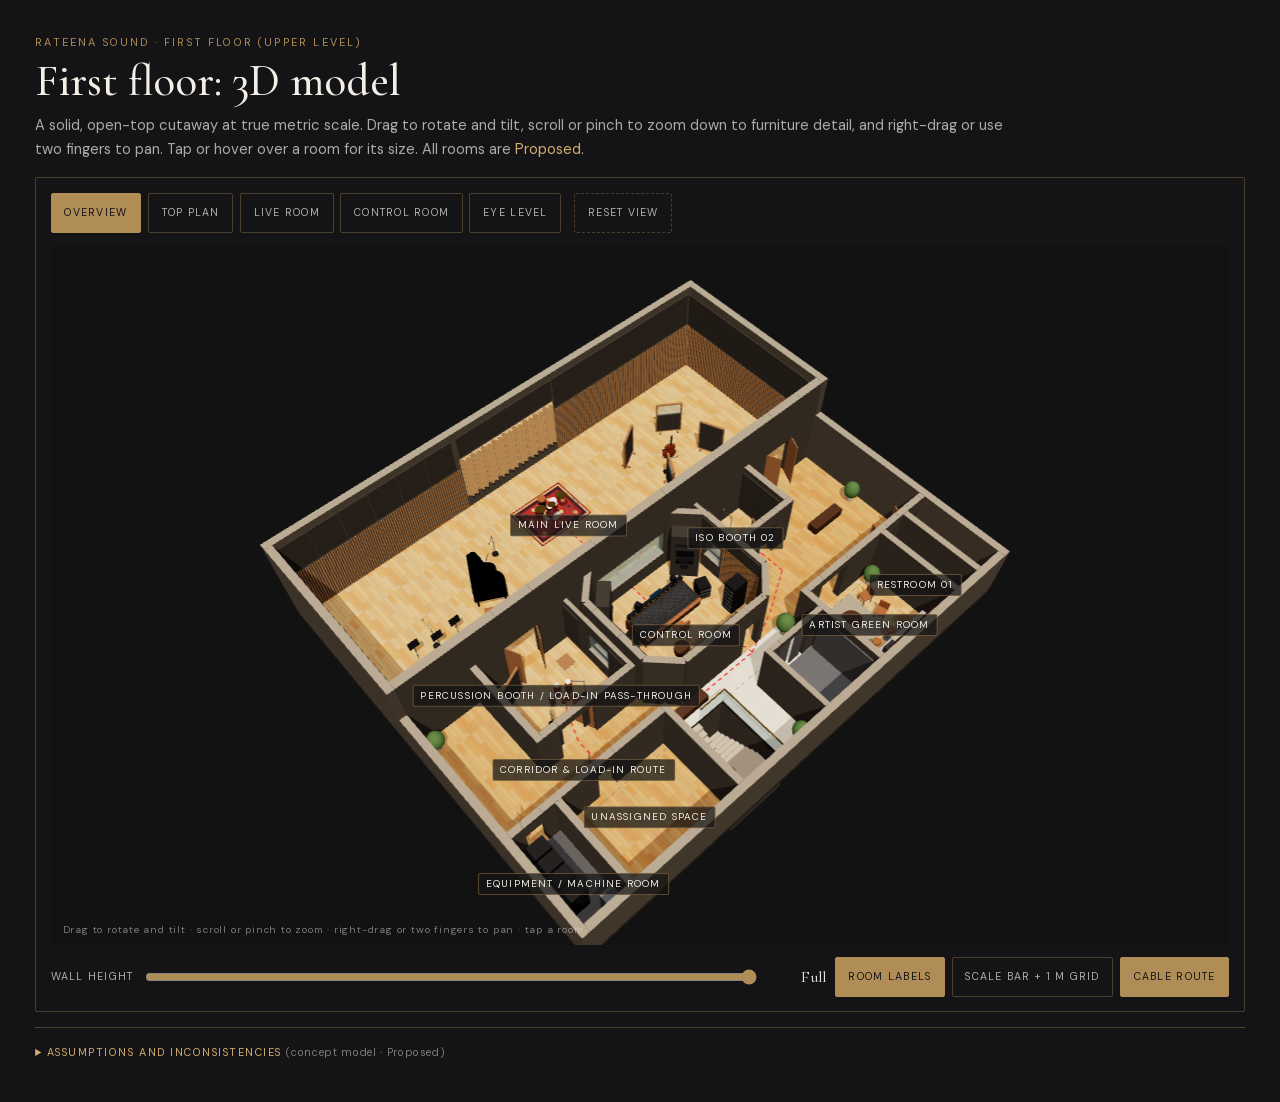
==== commit 9f3b54f6: "First-floor 3D model: rearranged to the drawing (full-width live room at the back, canted control ro" ====
--- a/rateena-first-floor-3d.html
+++ b/rateena-first-floor-3d.html
@@ -59,17 +59,19 @@
 <details class="f3d-notes">
   <summary>Assumptions and inconsistencies <span>(concept model · Proposed)</span></summary>
   <ol>
-    <li><b>Source.</b> The layout follows the concept brief for the AI-rendered “RATEENA SOUND First floor (upper level)” cutaway. It is a concept model, not a survey. Check it against the drawing before relying on it.</li>
-    <li><b>Footprint.</b> The overall footprint is 24.00 × 20.00 m to the outside face, with 0.35 m exterior walls. The 12.00 m live room takes only half of the 24 m side, so the image’s proportions and labels disagree. The labelled room sizes are kept true. The remaining width is given to the lobby, green room and circulation.</li>
-    <li><b>Live room height.</b> 5.15 m as labelled on the image. The current programme and the ground-floor section give 4.50 m. This needs a decision.</li>
-    <li><b>Control room.</b> 6.50 × 5.50 m = 35.75 m² as labelled. The current programme gives 24.5 m² (5.00 × 4.90 m). The angled front is modelled with angled soffits inside the rectangle, so the labelled area stays true. A splayed structural wall would reduce the floor area.</li>
-    <li><b>Which floor?</b> The ground-floor concept plan also places the live room, control room and booths on the ground floor. This image puts them upstairs. A 5.15 m live room on an upper level also needs a double-height volume and a heavy floating floor. Which floor is it?</li>
-    <li><b>Booths.</b> The percussion booth / load-in (4.50 × 4.00 m) runs 4.50 m east–west, with 1.80 m double doors into the live room. On an upper floor, load-in depends on the freight elevator. “ISO Booth 02” implies an ISO Booth 01 that is not on this floor.</li>
-    <li><b>Unlabelled spaces.</b> The lobby, green room, restrooms and corridors are not dimensioned on the image. Their sizes are scaled to fill the footprint.</li>
-    <li><b>Heights.</b> Proposed ceilings are 3.6 m for the control room and 3.0 m elsewhere. There is no roof or ceiling (cutaway), and no structure, columns or services are modelled. The 0.30 m floor slab is indicative.</li>
-    <li><b>Walls.</b> Assumed thicknesses: 0.40 m around the live room; a double-leaf partition (0.30 + 0.40 m cavity + 0.30 m) between the control room and the booths; 0.30 m elsewhere. Door and window positions are assumed. Control-room glazing is double-paned.</li>
-    <li><b>Areas.</b> The labelled rooms total 169.25 m², against a 480 m² gross footprint.</li>
-    <li><b>Furniture and cables.</b> Furniture uses typical real sizes: grand piano 1.50 × 2.10 m, 3.2 m console, 1.20 × 1.80 m gobos, 600 × 1000 mm server racks. The red cable route is indicative only.</li>
+    <li><b>Source.</b> The layout follows the AI-rendered “RATEENA SOUND First floor (upper level)” isometric cutaway, viewed from its front-left corner. It is a concept model, not a survey.</li>
+    <li><b>Footprint.</b> 24.00 × 20.00 m to the outside face, with 0.35 m exterior walls (23.30 × 19.30 m inside).</li>
+    <li><b>Live room size.</b> As drawn, the live room spans the full back of the floor, so it is modelled at 23.30 × 8.33 m clear (≈ 194 m²). The drawing labels it 12.00 × 8.33 m and 100 m². Both figures are shown; the labelled size and the drawing cannot both be true.</li>
+    <li><b>Live room height.</b> 5.15 m as labelled on this drawing. The current programme and the ground-floor section give 4.50 m.</li>
+    <li><b>Control room.</b> Labelled 6.50 × 5.50 m (35.75 m²), modelled as that envelope with 1.0 m canted corners, so the net area is ≈ 33.75 m². The rear corners are canted too, so the corridor can pass behind it. The current programme gives 24.5 m².</li>
+    <li><b>Which floor?</b> The ground-floor concept plan also places the live room, control room and booths downstairs. A 5.15 m live room on an upper floor needs a double-height volume and a heavy floating floor. Which floor is it?</li>
+    <li><b>Booths.</b> The percussion booth (4.50 × 4.00 m) and ISO Booth 02 (3.00 × 2.50 m) keep their labelled sizes. They sit against the live room’s front wall on either side of the control room, each with a window into the control room. “ISO Booth 02” implies an ISO Booth 01 that is not on this floor.</li>
+    <li><b>Equipment room.</b> The labelled 4.00 × 2.00 m is turned to 2.00 × 4.00 m to fit the front-left corner.</li>
+    <li><b>Leftover space.</b> True room sizes leave space the drawing does not label. That gives a 5.20 × 4.00 m unassigned room beside the equipment room, and a load-in bay and a foyer bay either side of the booths. The lobby (7.70 × 4.77 m), green room (4.50 × 4.00 m) and restrooms (1.20 × 4.00 m each) are scaled to fit, and come out smaller than the drawing suggests.</li>
+    <li><b>Heights.</b> Proposed ceilings are 3.6 m for the control room and 3.0 m elsewhere. There is no roof or ceiling (cutaway), and no structure, columns or services. The 0.30 m slab, the 2.60 × 3.45 m stairwell opening and the 3.1 m depth to the floor below are indicative.</li>
+    <li><b>Walls.</b> Assumed thicknesses: 0.40 m for the live room’s front wall; double leaves between the control room and the booths; 0.30 m elsewhere. Door and window positions are assumed. Control-room glazing is double-paned.</li>
+    <li><b>Areas.</b> The labelled rooms total 169.25 m² (100 + 35.75 + 18 + 7.5 + 8), against a 480 m² gross footprint.</li>
+    <li><b>Furniture and cables.</b> Furniture uses typical real sizes: grand piano 1.50 × 2.10 m, 3.2 m console, 1.20 × 1.80 m wheeled gobos, 600 × 1000 mm server racks. The red cable route is indicative only.</li>
   </ol>
 </details>
 
@@ -1662,7 +1664,7 @@
   /* ---------- lights ---------- */
   scene.add(new T.HemisphereLight(0xfff3e2, 0x4a4038, 1.7));
   const sun = new T.DirectionalLight(0xfff0dc, 2.5);
-  sun.position.set(CX + 9, 28, CZ + 13); sun.target.position.set(CX, 0, CZ);
+  sun.position.set(CX - 8, 28, CZ + 12); sun.target.position.set(CX, 0, CZ);
   sun.castShadow = true;
   sun.shadow.mapSize.set(small ? 1024 : 2048, small ? 1024 : 2048);
   Object.assign(sun.shadow.camera, { left: -17, right: 17, top: 17, bottom: -17, near: 5, far: 60 });
@@ -1762,31 +1764,42 @@
   }
   function grp(x, z, ry, parent, y) { const g = new T.Group(); g.position.set(x, y || 0, z); g.rotation.y = ry || 0; (parent || furn).add(g); return g; }
 
-  /* ---------- rooms (true scale, metres; x east, z south) ---------- */
+  /* ---------- layout (true scale, metres). x runs left → right, z runs back → front.
+     Viewer stands at the front-left corner (x = 0, z = 20). ---------- */
+  const rect = (x0, z0, x1, z1) => [[x0, z0], [x1, z0], [x1, z1], [x0, z1]];
+  const HOLE = rect(8.45, 15.9, 11.05, 19.35);                   // stairwell opening (stair goes down)
+  const CTL = [[9.75, 9.08], [14.25, 9.08], [15.25, 10.08], [15.25, 13.58], [14.25, 14.58], [9.75, 14.58], [8.75, 13.58], [8.75, 10.08]];
   const ROOMS = [
-    { id: 'live', name: 'Main Live Room', r: [[0.35, 0.35, 12.35, 8.68]], floor: 'oak', h: 5.15, dims: '12.00 × 8.33 m', area: '100 m²', ceil: '5.15 m (as labelled)' },
-    { id: 'control', name: 'Control Room', r: [[5.85, 9.08, 12.35, 14.58]], floor: 'oak', h: 3.6, dims: '6.50 × 5.50 m, angled front', area: '35.75 m²', ceil: '3.6 m (proposed)' },
-    { id: 'perc', name: 'Percussion Booth / Load-in', r: [[0.35, 9.08, 4.85, 13.08]], floor: 'oak', h: 3.0, dims: '4.50 × 4.00 m', area: '18 m²', ceil: '3.0 m (proposed)' },
-    { id: 'iso', name: 'ISO Booth 02', r: [[1.85, 13.38, 4.85, 15.88]], floor: 'oak', h: 3.0, dims: '3.00 × 2.50 m', area: '7.5 m²', ceil: '3.0 m (proposed)' },
-    { id: 'equip', name: 'Equipment / Machine Room', r: [[8.35, 14.88, 12.35, 16.88]], floor: 'epoxy', h: 3.0, dims: '4.00 × 2.00 m', area: '8 m²', ceil: '3.0 m (proposed)' },
-    { id: 'lobby', name: 'Freight Elevator and Staircase Lobby', r: [[12.75, 0.35, 23.65, 6.85]], floor: 'stone', h: 3.0, dims: '10.90 × 6.50 m (scaled from the image)', area: '≈ 70.9 m² incl. stair and shaft', ceil: '3.0 m (proposed)' },
-    { id: 'green', name: 'Artist Green Room', r: [[12.75, 7.15, 23.65, 14.65]], floor: 'oak', h: 3.0, dims: '10.90 × 7.50 m (scaled from the image)', area: '≈ 81.8 m²', ceil: '3.0 m (proposed)' },
-    { id: 'wc1', name: 'Restroom 01', r: [[18.65, 14.95, 23.65, 17.15]], floor: 'tile', h: 3.0, dims: '5.00 × 2.20 m (scaled)', area: '11.0 m²', ceil: '3.0 m (proposed)' },
-    { id: 'wc2', name: 'Restroom 02', r: [[18.65, 17.45, 23.65, 19.65]], floor: 'tile', h: 3.0, dims: '5.00 × 2.20 m (scaled)', area: '11.0 m²', ceil: '3.0 m (proposed)' },
-    { id: 'circ', name: 'Circulation and load-in route', r: [[0.35, 17.18, 18.35, 19.65], [0.35, 13.38, 1.55, 17.18], [1.55, 16.18, 8.05, 17.18], [5.15, 14.88, 8.05, 16.18], [12.75, 14.95, 18.35, 17.18]], floor: 'oakPale', h: 3.0, dims: 'Corridors linking booths, control and green room', area: '≈ 70 m²', ceil: '3.0 m (proposed)', lab: [9, 18.4] }
+    { id: 'live', name: 'Main Live Room', p: [rect(0.35, 0.35, 23.65, 8.68)], floor: 'oak', dims: 'Drawn 23.30 × 8.33 m across the full back · labelled 12.00 × 8.33 m', area: 'Labelled 100 m² · as drawn ≈ 194 m²', ceil: '5.15 m (as labelled)' },
+    { id: 'control', name: 'Control Room', p: [CTL], floor: 'oak', dims: '6.50 × 5.50 m envelope, canted corners', area: 'Labelled 35.75 m² · net ≈ 33.75 m²', ceil: '3.6 m (proposed)', lab: [12, 12.6] },
+    { id: 'perc', name: 'Percussion Booth / Load-in pass-through', p: [rect(3.65, 9.08, 8.15, 13.08)], floor: 'oak', dims: '4.50 × 4.00 m', area: '18 m²', ceil: '3.0 m (proposed)' },
+    { id: 'iso', name: 'ISO Booth 02', p: [rect(15.85, 9.08, 18.85, 11.58)], floor: 'oak', dims: '3.00 × 2.50 m', area: '7.5 m²', ceil: '3.0 m (proposed)' },
+    { id: 'equip', name: 'Equipment / Machine Room', p: [rect(0.35, 15.65, 2.35, 19.65)], floor: 'epoxy', dims: '2.00 × 4.00 m (labelled 4.00 × 2.00, turned to fit the corner)', area: '8 m²', ceil: '3.0 m (proposed)' },
+    { id: 'spare', name: 'Unassigned space', p: [rect(2.65, 15.65, 7.85, 19.65)], floor: 'oakPale', dims: '5.20 × 4.00 m · not labelled on the drawing', area: '≈ 20.8 m²', ceil: '3.0 m (proposed)' },
+    { id: 'lobby', name: 'Freight Elevator and Staircase Lobby', p: [rect(8.15, 14.88, 15.85, 19.65)], holes: [HOLE], floor: 'stone', dims: '7.70 × 4.77 m (scaled) · stairwell and lift shaft', area: '≈ 36.7 m² incl. stairwell and shaft', ceil: '3.0 m (proposed)', lab: [12.2, 15.6] },
+    { id: 'green', name: 'Artist Green Room', p: [rect(16.15, 15.65, 20.65, 19.65)], floor: 'oak', dims: '4.50 × 4.00 m (scaled)', area: '18 m²', ceil: '3.0 m (proposed)' },
+    { id: 'wc1', name: 'Restroom 01', p: [rect(20.95, 15.65, 22.15, 19.65)], floor: 'tile', dims: '1.20 × 4.00 m (scaled)', area: '4.8 m²', ceil: '3.0 m (proposed)' },
+    { id: 'wc2', name: 'Restroom 02', p: [rect(22.45, 15.65, 23.65, 19.65)], floor: 'tile', dims: '1.20 × 4.00 m (scaled)', area: '4.8 m²', ceil: '3.0 m (proposed)' },
+    { id: 'circ', name: 'Corridor and load-in route', p: [rect(0.35, 0.35, 23.65, 19.65)], holes: [HOLE], floor: 'oakPale', base: 1, dims: 'Corridor from the lobby to the left and right, with load-in and foyer bays', area: '≈ 68 m²', ceil: '3.0 m (proposed)', lab: [4.6, 14.4] }
   ];
   const pick = [];
-  // building slab (shows the 0.30 m floor thickness of an upper level)
-  bx(CX, -0.3, CZ, 24, 0.292, 20, M.slab, world, 0, false);
-  ROOMS.forEach(R => R.r.forEach(([x0, z0, x1, z1]) => {
-    const w = x1 - x0, d = z1 - z0, g = new T.PlaneGeometry(w, d), uv = g.attributes.uv;
+  function shapeGeo(pts, holes, sc) {
+    const sh = new T.Shape(pts.map(([x, z]) => new T.Vector2(x, -z)));
+    (holes || []).forEach(h => sh.holes.push(new T.Path(h.map(([x, z]) => new T.Vector2(x, -z)))));
+    const g = new T.ShapeGeometry(sh), uv = g.attributes.uv;
+    for (let i = 0; i < uv.count; i++) uv.setXY(i, uv.getX(i) / sc, uv.getY(i) / sc);
+    return g;
+  }
+  // building slab (0.30 m, upper level) with the stairwell opening
+  [[0, 0, 24, 15.9], [0, 19.35, 24, 20], [0, 15.9, 8.45, 19.35], [11.05, 15.9, 24, 19.35]].forEach(([x0, z0, x1, z1]) => bx((x0 + x1) / 2, -0.3, (z0 + z1) / 2, x1 - x0, 0.292, z1 - z0, M.slab, world, 0, false));
+  ROOMS.forEach(R => {
     const sc = R.floor === 'stone' ? 4 : R.floor === 'tile' ? 1.2 : 2;
-    for (let i = 0; i < uv.count; i++) uv.setXY(i, uv.getX(i) * w / sc, uv.getY(i) * d / sc);
-    const m = new T.Mesh(g, M[R.floor]); m.rotation.x = -Math.PI / 2; m.position.set((x0 + x1) / 2, R.id === 'circ' ? 0.0 : 0.012, (z0 + z1) / 2);
-    m.receiveShadow = true; m.userData.room = R; world.add(m); pick.push(m);
-  }));
-
-  /* ---------- walls (axis-aligned rectangles, with openings) ---------- */
+    R.geos = R.p.map(pts => shapeGeo(pts, R.holes, sc));
+    R.geos.forEach(g => { const m = new T.Mesh(g, M[R.floor]); m.rotation.x = -Math.PI / 2; m.position.y = R.base ? 0 : 0.012; m.receiveShadow = true; m.userData.room = R; world.add(m); if (!R.base) pick.unshift(m); else pick.push(m); });
+    const pts = R.p[0]; R.c = R.lab || [pts.reduce((a, p) => a + p[0], 0) / pts.length, pts.reduce((a, p) => a + p[1], 0) / pts.length];
+  });
+
+  /* ---------- walls (axis-aligned rectangles with openings, plus canted segments) ---------- */
   const H5 = 5.15, H36 = 3.6, H3 = 3.0;
   const wallPieces = [];
   function wall(xa, xb, za, zb, h, ops, ext) {
@@ -1810,8 +1823,8 @@
         for (let i = 0; i < n; i++) {
           const hinge = i === 0 ? o.a : o.b, dir = i === 0 ? 1 : -1, g = new T.Group();
           g.position.set(alongX ? hinge : c, 0, alongX ? c : hinge);
-          const leaf = bx(alongX ? dir * lw / 2 : 0, 0, alongX ? 0 : dir * lw / 2, alongX ? lw - 0.02 : 0.05, (o.head || 2.2) - 0.02, alongX ? 0.05 : lw - 0.02, M.door, g);
-          g.rotation.y = (o.swing || 1) * dir * 1.15 * (alongX ? 1 : 1); world.add(g);
+          bx(alongX ? dir * lw / 2 : 0, 0, alongX ? 0 : dir * lw / 2, alongX ? lw - 0.02 : 0.05, (o.head || 2.2) - 0.02, alongX ? 0.05 : lw - 0.02, M.door, g);
+          g.rotation.y = (o.swing || 1) * dir * 1.15; world.add(g);
         }
       }
     });
@@ -1823,38 +1836,49 @@
       m.castShadow = m.receiveShadow = true; world.add(m); wallPieces.push({ m, y0, y1 });
     });
   }
+  function seg(ax, az, bxp, bzp, t, h, cx, cz) {        // canted wall; inner face on the line a–b, thickness pushed away from (cx, cz)
+    const dx = bxp - ax, dz = bzp - az, len = Math.hypot(dx, dz); let nx = -dz / len, nz = dx / len;
+    const mx = (ax + bxp) / 2, mz = (az + bzp) / 2; if ((cx - mx) * nx + (cz - mz) * nz > 0) { nx = -nx; nz = -nz; }
+    const m = new T.Mesh(BOX, [M.wall, M.wall, M.cap, M.wall, M.wall, M.wall]); m.scale.set(len + t * 0.8, h, t);
+    m.position.set(mx + nx * t / 2, h / 2, mz + nz * t / 2); m.rotation.y = -Math.atan2(dz, dx);
+    m.castShadow = m.receiveShadow = true; world.add(m); wallPieces.push({ m, y0: 0, y1: h });
+  }
   // exterior (0.35 m)
-  wall(0, 12.75, 0, 0.35, H5, [], 1); wall(12.75, 24, 0, 0.35, H3, [], 1);
+  wall(0, 24, 0, 0.35, H5, [], 1);
   wall(0, 0.35, 0.35, 9.08, H5, [], 1); wall(0, 0.35, 9.08, 20, H3, [], 1);
-  wall(0.35, 24, 19.65, 20, H3, [], 1); wall(23.65, 24, 0.35, 19.65, H3, [], 1);
-  // live room
-  wall(0.35, 12.35, 8.68, 9.08, H5, [{ a: 1.2, b: 3.0, head: 2.6, dbl: 1, swing: -1 }, { a: 7.3, b: 10.9, win: 1, sill: 0.95, head: 2.55, dbl: 1 }]);
-  wall(12.35, 12.75, 0.35, 9.08, H5, [{ a: 3.4, b: 5.2, head: 2.6, dbl: 1 }]);
-  // control room: double-leaf west partition with 0.40 m cavity
-  wall(4.85, 5.15, 9.08, 16.18, H3, [{ a: 10.2, b: 12.0, win: 1, sill: 0.9, head: 2.3 }, { a: 13.6, b: 14.4, win: 1, sill: 0.9, head: 2.2 }]);
-  wall(5.55, 5.85, 9.08, 14.88, H36, [{ a: 10.2, b: 12.0, win: 1, sill: 0.9, head: 2.3 }, { a: 13.6, b: 14.4, win: 1, sill: 0.9, head: 2.2 }]);
-  wall(5.15, 5.55, 14.58, 14.88, H3);
-  wall(12.35, 12.75, 9.08, 17.18, H36);
-  wall(5.85, 12.35, 14.58, 14.88, H36, [{ a: 6.3, b: 7.3, head: 2.2 }]);
-  // booths
-  wall(0.35, 4.85, 13.08, 13.38, H3, [{ a: 0.5, b: 1.45, head: 2.2 }]);
-  wall(1.55, 1.85, 13.38, 16.18, H3, [{ a: 14.6, b: 15.5, head: 2.1, swing: -1 }]);
-  wall(1.85, 4.85, 15.88, 16.18, H3);
-  // equipment room
-  wall(8.05, 8.35, 14.88, 17.18, H3);
-  wall(8.35, 12.35, 16.88, 17.18, H3, [{ a: 9.0, b: 10.0, head: 2.1 }]);
-  // lobby, green room, restrooms
-  wall(12.75, 23.65, 6.85, 7.15, H3, [{ a: 17.4, b: 19.4, head: 2.5, leaf: false }]);
-  wall(12.75, 23.65, 14.65, 14.95, H3, [{ a: 14.0, b: 15.0, head: 2.2 }]);
-  wall(18.35, 18.65, 14.95, 19.65, H3, [{ a: 15.5, b: 16.4, head: 2.1 }, { a: 18.2, b: 19.1, head: 2.1 }]);
-  wall(18.65, 23.65, 17.15, 17.45, H3);
-  // freight elevator shaft
-  wall(20.85, 21.1, 0.35, 3.65, H3, [{ a: 0.9, b: 3.1, head: 2.6, leaf: false }]);
-  wall(21.1, 23.65, 3.4, 3.65, H3);
+  wall(23.65, 24, 0.35, 9.08, H5, [], 1); wall(23.65, 24, 9.08, 20, H3, [], 1);
+  wall(0.35, 23.65, 19.65, 20, H3, [], 1);
+  // live room front wall (0.40 m): percussion door, control-room window, main door from the right-hand foyer
+  wall(0.35, 23.65, 8.68, 9.08, H5, [{ a: 5.0, b: 6.8, head: 2.6, dbl: 1, swing: -1 }, { a: 10.05, b: 13.95, win: 1, sill: 0.95, head: 2.55, dbl: 1 }, { a: 20.4, b: 22.2, head: 2.6, dbl: 1, swing: -1 }]);
+  // percussion booth / load-in pass-through
+  wall(3.35, 3.65, 9.08, 13.38, H3);
+  wall(3.65, 8.35, 13.08, 13.38, H3, [{ a: 4.4, b: 6.2, head: 2.5, dbl: 1 }]);
+  wall(8.15, 8.35, 9.08, 13.38, H3, [{ a: 10.6, b: 12.2, win: 1, sill: 0.9, head: 2.3 }]);
+  // control room: canted octagon, side leaves form double partitions with the booths
+  wall(8.45, 8.75, 10.08, 13.58, H36, [{ a: 10.6, b: 12.2, win: 1, sill: 0.9, head: 2.3 }]);
+  wall(15.25, 15.55, 10.08, 13.58, H36, [{ a: 10.3, b: 11.3, win: 1, sill: 0.9, head: 2.2 }]);
+  wall(9.75, 14.25, 14.58, 14.88, H36, [{ a: 13.2, b: 14.1, head: 2.2 }]);
+  seg(8.75, 10.08, 9.75, 9.08, 0.3, H36, 12, 11.8); seg(14.25, 9.08, 15.25, 10.08, 0.3, H36, 12, 11.8);
+  seg(8.75, 13.58, 9.75, 14.58, 0.3, H36, 12, 11.8); seg(14.25, 14.58, 15.25, 13.58, 0.3, H36, 12, 11.8);
+  // ISO booth 02
+  wall(15.65, 15.85, 9.08, 11.88, H3, [{ a: 10.3, b: 11.3, win: 1, sill: 0.9, head: 2.2 }]);
+  wall(15.85, 19.15, 11.58, 11.88, H3, [{ a: 17.3, b: 18.2, head: 2.1 }]);
+  wall(18.85, 19.15, 9.08, 11.58, H3);
+  // front row: equipment, unassigned, lobby, green room, restrooms
+  wall(0.35, 7.85, 15.35, 15.65, H3, [{ a: 0.9, b: 1.8, head: 2.1 }, { a: 4.4, b: 5.3, head: 2.1 }]);
+  wall(2.35, 2.65, 15.65, 19.65, H3);
+  wall(7.85, 8.15, 15.35, 19.65, H3);
+  wall(15.85, 16.15, 15.35, 19.65, H3);
+  wall(16.15, 23.65, 15.35, 15.65, H3, [{ a: 17.0, b: 18.6, head: 2.5, leaf: false }, { a: 21.15, b: 21.95, head: 2.1 }, { a: 22.65, b: 23.45, head: 2.1 }]);
+  wall(20.65, 20.95, 15.65, 19.65, H3);
+  wall(22.15, 22.45, 15.65, 19.65, H3);
+  // freight lift shaft
+  wall(12.65, 12.9, 16.35, 19.65, H3);
+  wall(12.9, 15.85, 16.35, 16.6, H3, [{ a: 13.4, b: 15.2, head: 2.6, leaf: false }]);
 
   /* ---------- wall linings: oak slats, fabric panels, QRD diffusers (instanced) ---------- */
   const L = { slat: [], fab: [], qrd: [] }, _o = new T.Object3D();
-  function put(arr, axis, fixed, n, s, y0, h, w, d) {   // axis: wall runs along 'x' or 'z'; n = normal sign into room
+  function put(arr, axis, fixed, n, s, y0, h, w, d) {
     if (axis === 'x') _o.position.set(s, y0 + h / 2, fixed + n * d / 2), _o.scale.set(w, h, d);
     else _o.position.set(fixed + n * d / 2, y0 + h / 2, s), _o.scale.set(d, h, w);
     _o.updateMatrix(); arr.push(_o.matrix.clone());
@@ -1864,22 +1888,23 @@
   function fabric(axis, fixed, n, s0, s1, y0, y1, ex, pw) { pw = pw || 1.2; for (let s = s0 + 0.05; s + pw <= s1 + 0.001; s += pw + 0.05) { const m = s + pw / 2; if (!out(m, ex)) put(L.fab, axis, fixed, n, m, y0, y1 - y0, pw, 0.07); } }
   const QS = [0, 1, 4, 2, 2, 4, 1];
   function qrd(axis, fixed, n, s0, mods, y0, y1) { for (let k = 0; k < mods; k++) QS.forEach((q, i) => put(L.qrd, axis, fixed, n, s0 + k * 0.6 + i * 0.0857 + 0.043, y0, y1 - y0, 0.078, 0.03 + q * 0.045)); }
-  // live room
-  qrd('x', 0.35, 1, 3.65, 8, 0.8, 3.4);
-  slats('x', 0.35, 1, 0.35, 3.6, 0, 4.4); slats('x', 0.35, 1, 8.5, 12.35, 0, 4.4);
+  // live room: back wall slats + fabric + central QRD array
+  qrd('x', 0.35, 1, 9.3, 9, 0.8, 3.4);
+  slats('x', 0.35, 1, 0.35, 9.25, 0, 2.8); slats('x', 0.35, 1, 14.75, 23.65, 0, 2.8);
+  fabric('x', 0.35, 1, 0.35, 9.25, 3.0, 4.8, null, 1.4); fabric('x', 0.35, 1, 14.75, 23.65, 3.0, 4.8, null, 1.4); fabric('x', 0.35, 1, 9.3, 14.7, 3.6, 4.8, null, 1.3);
   slats('z', 0.35, 1, 0.35, 8.68, 0, 2.7); fabric('z', 0.35, 1, 0.35, 8.68, 2.9, 4.7, null, 1.55);
-  slats('z', 12.35, -1, 0.35, 8.68, 0, 2.7, [[3.3, 5.3]]); fabric('z', 12.35, -1, 0.35, 8.68, 2.9, 4.7, null, 1.55);
-  slats('x', 8.68, -1, 0.35, 12.35, 0, 2.7, [[1.1, 3.1], [7.2, 11.0]]); fabric('x', 8.68, -1, 0.35, 12.35, 2.9, 4.7, null, 1.55);
+  slats('z', 23.65, -1, 0.35, 8.68, 0, 2.7); fabric('z', 23.65, -1, 0.35, 8.68, 2.9, 4.7, null, 1.55);
+  slats('x', 8.68, -1, 0.35, 23.65, 0, 2.7, [[4.9, 6.9], [9.95, 14.05], [20.3, 22.3]]); fabric('x', 8.68, -1, 0.35, 23.65, 2.9, 4.7, null, 1.55);
   // control room
-  slats('z', 5.85, 1, 9.08, 14.58, 0, 2.6, [[10.1, 12.1], [13.5, 14.5]]); fabric('z', 5.85, 1, 9.08, 14.58, 2.75, 3.5, null, 1.3);
-  slats('z', 12.35, -1, 9.08, 14.58, 0, 2.6); fabric('z', 12.35, -1, 9.08, 14.58, 2.75, 3.5, null, 1.3);
-  qrd('x', 14.58, -1, 7.55, 7, 0.6, 2.7); fabric('x', 14.58, -1, 5.85, 12.35, 2.85, 3.5, [[6.2, 7.4]], 1.25);
+  slats('z', 8.75, 1, 10.08, 13.58, 0, 2.6, [[10.5, 12.3]]); fabric('z', 8.75, 1, 10.08, 13.58, 2.75, 3.5, null, 1.1);
+  slats('z', 15.25, -1, 10.08, 13.58, 0, 2.6, [[10.2, 11.4]]); fabric('z', 15.25, -1, 10.08, 13.58, 2.75, 3.5, null, 1.1);
+  qrd('x', 14.58, -1, 9.9, 5, 1.0, 2.8); fabric('x', 14.58, -1, 9.75, 13.1, 2.9, 3.5, null, 1.0);
   // booths
-  fabric('z', 0.35, 1, 9.08, 13.08, 0.4, 2.7, null, 1.25); fabric('x', 13.08, -1, 1.5, 4.85, 0.4, 2.7, null, 1.0);
-  fabric('z', 4.85, -1, 9.08, 13.08, 0.4, 2.7, [[10.1, 12.1]], 0.9); fabric('x', 9.08, 1, 3.1, 4.85, 0.4, 2.7, null, 1.6);
-  fabric('x', 15.88, -1, 1.85, 4.85, 0.4, 2.7, null, 0.92); fabric('z', 1.85, 1, 13.38, 15.88, 0.4, 2.7, [[14.5, 15.6]], 0.75);
+  fabric('z', 3.65, 1, 9.08, 13.08, 0.4, 2.7, null, 1.25); fabric('x', 13.08, -1, 3.65, 8.15, 0.4, 2.7, [[4.3, 6.3]], 1.0);
+  fabric('z', 8.15, -1, 9.08, 13.08, 0.4, 2.7, [[10.5, 12.3]], 0.9);
+  fabric('z', 15.85, 1, 9.08, 11.58, 0.4, 2.7, [[10.2, 11.4]], 0.75); fabric('x', 11.58, -1, 15.85, 18.85, 0.4, 2.7, [[17.2, 18.3]], 0.92); fabric('z', 18.85, -1, 9.08, 11.58, 0.4, 2.7, null, 1.15);
   // green room feature wall
-  slats('z', 12.75, 1, 7.15, 14.65, 0, 2.9);
+  slats('z', 16.15, 1, 15.65, 19.65, 0, 2.9);
   function inst(arr, mat) { const im = new T.InstancedMesh(BOX, mat, arr.length); arr.forEach((m, i) => im.setMatrixAt(i, m)); im.castShadow = true; im.receiveShadow = true; world.add(im); return im; }
   inst(L.slat, M.slat); inst(L.fab, M.fabric); inst(L.qrd, M.qrd);
 
@@ -1901,9 +1926,9 @@
     return g;
   }
 
-  // Grand piano ~1.50 × 2.10 m
+  // Grand piano ~1.50 × 2.10 m, left of centre
   (function () {
-    const g = grp(3.4, 4.6, -0.55);
+    const g = grp(7.3, 4.5, -0.5);
     const sh = new T.Shape(); sh.moveTo(0, 0); sh.lineTo(1.5, 0); sh.lineTo(1.5, 0.5);
     sh.bezierCurveTo(1.5, 1.05, 0.8, 1.0, 0.68, 1.55); sh.bezierCurveTo(0.6, 1.95, 0.45, 2.1, 0.22, 2.1); sh.lineTo(0, 2.1); sh.lineTo(0, 0);
     const body = new T.ExtrudeGeometry(sh, { depth: 0.3, bevelEnabled: false, curveSegments: 16 }); body.rotateX(-Math.PI / 2); body.translate(-0.75, 0.68, 1.05);
@@ -1914,13 +1939,14 @@
     bx(0, 0.68, 1.2, 1.5, 0.12, 0.3, M.piano, g); bx(0, 0.72, 1.2, 1.4, 0.04, 0.16, M.ivory, g); bx(0, 0.76, 1.12, 1.4, 0.012, 0.06, M.black, g);
     [[-0.62, 1.15], [0.62, 1.15], [-0.55, -0.85]].forEach(([a, b]) => cy(a, 0, b, 0.05, 0.04, 0.68, M.piano, g, 10));
     bx(0, 0, 1.85, 0.8, 0.5, 0.36, M.piano, g); bx(0, 0.5, 1.85, 0.8, 0.06, 0.36, M.leather, g);
-    micStand(4.6, 3.6, 1.45, -2.4);
+    micStand(8.5, 3.4, 1.45, -2.4);
   })();
 
-  // Drum kit on rug
+  // Drum kit on a red Persian rug, centre
   (function () {
-    const rug = new T.Mesh(new T.PlaneGeometry(3.0, 2.5), new T.MeshStandardMaterial({ map: rugTex, roughness: 1 })); rug.rotation.x = -Math.PI / 2; rug.position.set(8.7, 0.02, 2.6); rug.receiveShadow = true; furn.add(rug);
-    const g = grp(8.7, 2.6, 0, furn, 0.02), drum = (x, y, z, r, h, rx) => { const d = new T.Mesh(cg(r, r, h, 24), [M.shell, M.head, M.head]); d.position.set(x, y, z); d.rotation.x = rx || 0; d.castShadow = true; g.add(d); return d; };
+    const DX = 11.9, DZ = 3.3;
+    const rug = new T.Mesh(new T.PlaneGeometry(3.0, 2.5), new T.MeshStandardMaterial({ map: rugTex, roughness: 1 })); rug.rotation.x = -Math.PI / 2; rug.position.set(DX, 0.02, DZ); rug.receiveShadow = true; furn.add(rug);
+    const g = grp(DX, DZ, 0, furn, 0.02), drum = (x, y, z, r, h, rx) => { const d = new T.Mesh(cg(r, r, h, 24), [M.shell, M.head, M.head]); d.position.set(x, y, z); d.rotation.x = rx || 0; d.castShadow = true; g.add(d); return d; };
     drum(0, 0.28, 0.25, 0.28, 0.45, Math.PI / 2);
     drum(0.15, 0.82, 0.2, 0.13, 0.2, 0.35); drum(-0.17, 0.84, 0.2, 0.14, 0.22, 0.35);
     drum(0.32, 0.6, -0.12, 0.18, 0.14); cy(0.32, 0, -0.12, 0.01, 0.01, 0.53, M.steel, g, 6);
@@ -1929,34 +1955,35 @@
     cym(0.62, 0.92, -0.05, 0.18); cy(0.62, 0.9, -0.05, 0.18, 0.04, 0.012, M.brass, g, 28);
     cym(0.5, 1.35, 0.45, 0.23, -0.25); cym(-0.7, 1.2, 0.25, 0.27, -0.2); cym(-0.25, 1.45, 0.55, 0.2, -0.3);
     cy(0, 0, -0.62, 0.17, 0.17, 0.5, M.dark, g); cy(0, 0.5, -0.62, 0.2, 0.2, 0.08, M.leather, g);
-    micStand(8.1, 3.6, 1.7, -1.4); micStand(9.4, 3.6, 1.7, -1.8);
+    micStand(DX - 0.6, DZ + 1.0, 1.7, -1.4); micStand(DX + 0.7, DZ + 1.0, 1.7, -1.8);
   })();
 
-  // Double bass (~1.9 m) on stand
+  // Double bass (~1.9 m) on stand, right
   (function () {
-    const g = grp(10.9, 6.2, -0.4); g.rotation.x = 0.08;
+    const g = grp(18.4, 4.6, -0.5); g.rotation.x = 0.08;
     const blob = (y, sx, sy, sz) => { const s = new T.Mesh(new T.SphereGeometry(1, 24, 16), M.bassWood); s.scale.set(sx, sy, sz); s.position.y = y; s.castShadow = true; g.add(s); };
     blob(0.58, 0.34, 0.36, 0.11); blob(1.02, 0.27, 0.27, 0.1); blob(0.8, 0.24, 0.2, 0.1);
     bx(0, 1.25, 0.06, 0.06, 0.65, 0.05, M.black, g); cy(0, 1.88, 0.03, 0.035, 0.035, 0.08, M.bassWood, g, 10);
     cy(0, 0, 0, 0.01, 0.01, 0.24, M.steel, g, 6); bx(0, 0.2, -0.25, 0.4, 0.04, 0.5, M.dark, g);
-    micStand(10.2, 6.6, 1.0, -0.6);
+    micStand(17.8, 5.1, 1.0, -0.6);
   })();
 
-  // Gobos (1.20 × 1.80 m) cluster
+  // Wooden wheeled gobos (1.20 × 1.80 m), cluster on the right
   function gobo(x, z, ry, win) {
-    const g = grp(x, z, ry); bx(-0.45, 0, 0, 0.08, 0.06, 0.45, M.dark, g); bx(0.45, 0, 0, 0.08, 0.06, 0.45, M.dark, g);
-    bx(0, 0.1, 0, 1.2, win ? 1.1 : 1.8, 0.1, M.fabric, g); bx(0, 0.1, 0, 1.24, 0.03, 0.11, M.door, g);
-    if (win) { const p = bx(0, 1.2, 0, 1.12, 0.68, 0.02, M.glass, g, 0, false); p.renderOrder = 2; bx(0, 1.88, 0, 1.24, 0.03, 0.11, M.door, g); bx(-0.6, 1.2, 0, 0.04, 0.7, 0.1, M.door, g); bx(0.6, 1.2, 0, 0.04, 0.7, 0.1, M.door, g); }
+    const g = grp(x, z, ry); bx(-0.45, 0.06, 0, 0.08, 0.05, 0.45, M.door, g); bx(0.45, 0.06, 0, 0.08, 0.05, 0.45, M.door, g);
+    [[-0.45, -0.18], [-0.45, 0.18], [0.45, -0.18], [0.45, 0.18]].forEach(([a, b]) => { const w = cy(a, 0, b, 0.04, 0.04, 0.03, M.dark, g, 10); w.rotation.z = Math.PI / 2; w.position.y = 0.04; });
+    bx(0, 0.12, 0, 1.2, win ? 1.1 : 1.8, 0.1, M.fabric, g);
+    bx(-0.61, 0.12, 0, 0.05, 1.8, 0.11, M.door, g); bx(0.61, 0.12, 0, 0.05, 1.8, 0.11, M.door, g); bx(0, 0.1, 0, 1.27, 0.04, 0.11, M.door, g); bx(0, 1.9, 0, 1.27, 0.04, 0.11, M.door, g);
+    if (win) { const p = bx(0, 1.22, 0, 1.12, 0.68, 0.02, M.glass, g, 0, false); p.renderOrder = 2; }
   }
-  gobo(7.0, 3.3, 1.1); gobo(7.3, 4.4, 0.6, 1); gobo(10.4, 3.3, -1.1); gobo(10.1, 4.4, -0.6, 1); gobo(1.6, 6.6, 1.2, 0);
-  // string chairs and music stands
-  [[5.6, 6.4], [6.6, 6.7], [7.6, 6.6]].forEach(([x, z], i) => { chair(x, z, Math.PI + 0.2 - i * 0.2, M.walnut); cy(x + 0.05, 0, z - 0.7, 0.01, 0.01, 1.1, M.dark, furn, 6); bx(x + 0.05, 1.05, z - 0.7, 0.5, 0.35, 0.02, M.dark).rotation.x = -0.4; });
-  micStand(6.6, 5.7, 1.5, 1.6);
-  // pendant light rig above live room (no roof; indicative)
-
-  // Control room
+  gobo(16.9, 3.3, 0.55); gobo(17.2, 6.0, 1.05, 1); gobo(19.7, 3.2, -0.6, 1); gobo(20.3, 5.6, -1.15); gobo(18.6, 7.2, 0.15);
+  // string chairs and music stands, left side
+  [[2.6, 6.3], [3.6, 6.6], [4.6, 6.5]].forEach(([x, z], i) => { chair(x, z, Math.PI + 0.2 - i * 0.2, M.walnut); cy(x + 0.05, 0, z - 0.7, 0.01, 0.01, 1.1, M.dark, furn, 6); bx(x + 0.05, 1.05, z - 0.7, 0.5, 0.35, 0.02, M.dark).rotation.x = -0.4; });
+  micStand(3.6, 5.6, 1.5, 1.6);
+
+  // Control room: console, soffit monitors, racks, sofa at the back
   (function () {
-    const cz = 11.2, cx = 9.1;
+    const cz = 11.25, cx = 12.0;
     const g = grp(cx, cz, 0);
     bx(0, 0, 0.05, 3.3, 0.66, 1.0, M.walnut, g); bx(0, 0, -0.62, 3.3, 0.72, 0.26, M.walnut, g);
     const top = new T.Group(); top.position.set(0, 0.74, 0); top.rotation.x = 0.16; g.add(top);
@@ -1965,7 +1992,8 @@
     const ch = 44, fad = new T.InstancedMesh(BOX, M.chrome, ch), knob = new T.InstancedMesh(cg(0.011, 0.012, 0.022, 10), M.steel, ch * 7), led = new T.InstancedMesh(BOX, M.led, ch);
     for (let i = 0; i < ch; i++) {
       const x = -1.5 + (i + 0.5) * 3.0 / ch;
-      _o.position.set(x, 0.012, 0.33 - (i % 3) * 0.04); _o.scale.set(0.022, 0.02, 0.035); _o.rotation.set(0, 0, 0); _o.updateMatrix(); fad.setMatrixAt(i, _o.matrix);
+      _o.rotation.set(0, 0, 0);
+      _o.position.set(x, 0.012, 0.33 - (i % 3) * 0.04); _o.scale.set(0.022, 0.02, 0.035); _o.updateMatrix(); fad.setMatrixAt(i, _o.matrix);
       for (let k = 0; k < 7; k++) { _o.position.set(x, 0.011, -0.45 + k * 0.085); _o.scale.set(1, 1, 1); _o.updateMatrix(); knob.setMatrixAt(i * 7 + k, _o.matrix); }
       _o.position.set(x, 0.005, 0.17); _o.scale.set(0.012, 0.01, 0.012); _o.updateMatrix(); led.setMatrixAt(i, _o.matrix);
     }
@@ -1976,107 +2004,104 @@
     bx(0, 1.06, -0.66, 0.6, 0.32, 0.03, M.screen, g, 0, false);
     speaker(g, -1.05, 1.24, -0.62, 0.22, 0.34, 0.25, [[-0.06, 0.07], [0.09, 0.03]]).rotation.y = 0.3;
     speaker(g, 1.05, 1.24, -0.62, 0.22, 0.34, 0.25, [[-0.06, 0.07], [0.09, 0.03]]).rotation.y = -0.3;
-    // engineer chair
     const ec = grp(cx, cz + 1.05, Math.PI); cy(0, 0, 0, 0.3, 0.3, 0.03, M.dark, ec, 5); cy(0, 0, 0, 0.03, 0.03, 0.45, M.steel, ec, 8); bx(0, 0.45, 0, 0.52, 0.09, 0.5, M.leather, ec); bx(0, 0.52, -0.23, 0.5, 0.62, 0.08, M.leather, ec);
-    // side racks
     [[-2.15, 0.35], [2.15, -0.35]].forEach(([dx, r]) => { const rk = grp(cx + dx, cz + 0.15, r); bx(0, 0, 0, 0.56, 0.85, 0.62, M.dark, rk); for (let k = 0; k < 6; k++) { bx(0, 0.08 + k * 0.125, 0.315, 0.48, 0.1, 0.01, k % 2 ? M.darkMid : M.steel, rk, 0, false); bx(0.18, 0.12 + k * 0.125, 0.322, 0.02, 0.02, 0.005, k % 3 ? M.ledBlue : M.led, rk, 0, false); } });
-    // soffit-mounted main monitors flanking the window (angled front)
-    [[6.55, 0.42], [11.65, -0.42]].forEach(([x, r]) => {
-      const s = grp(x, 9.55, r); bx(0, 0, 0, 1.3, 3.0, 0.75, M.fabric, s);
-      const sp = speaker(s, 0, 1.0, 0.36, 0.8, 1.0, 0.06, [[-0.22, 0.19], [0.22, 0.19]]); bx(0, 1.25, 0.4, 0.8, 0.28, 0.04, M.darkMid, s); bx(0, 2.3, 0.39, 0.9, 0.2, 0.03, M.cone, s);
+    // two soffit-mounted main monitors on the canted front corners, aimed at the mix position
+    [[9.6, 9.95, 0.8], [14.4, 9.95, -0.8]].forEach(([x, z, r]) => {
+      const s = grp(x, z, r); bx(0, 0, 0, 1.3, 3.0, 0.6, M.fabric, s);
+      speaker(s, 0, 1.0, 0.3, 0.8, 1.0, 0.06, [[-0.22, 0.19], [0.22, 0.19]]); bx(0, 1.25, 0.34, 0.8, 0.28, 0.04, M.darkMid, s); bx(0, 2.3, 0.33, 0.9, 0.2, 0.03, M.cone, s);
     });
-    // producer desk and sofa at the rear
-    bx(cx, 0, 13.55, 2.6, 0.72, 0.7, M.walnut); bx(cx, 0.72, 13.55, 2.64, 0.04, 0.74, M.darkMid);
-    bx(cx - 0.6, 0.76, 13.6, 0.5, 0.3, 0.02, M.screen, furn, 0, false); bx(cx + 0.6, 0.76, 13.6, 0.5, 0.3, 0.02, M.screen, furn, 0, false);
-    chair(cx - 0.5, 13.0, Math.PI, M.leather); chair(cx + 0.5, 13.0, Math.PI, M.leather);
-    // tall rack column in corner
-    const tr = grp(6.35, 13.95, Math.PI / 2); bx(0, 0, 0, 0.6, 1.9, 0.8, M.dark, tr); for (let k = 0; k < 12; k++) bx(0, 0.15 + k * 0.14, 0.405, 0.5, 0.11, 0.01, k % 2 ? M.darkMid : M.steel, tr, 0, false);
+    // sofa against the rear wall, below the diffuser
+    const sf = grp(11.4, 14.05, Math.PI); bx(0, 0, 0, 2.4, 0.42, 0.9, M.leather, sf); bx(0, 0.42, 0.33, 2.4, 0.45, 0.24, M.leather, sf); bx(-1.12, 0.42, 0, 0.18, 0.22, 0.9, M.leather, sf); bx(1.12, 0.42, 0, 0.18, 0.22, 0.9, M.leather, sf);
+    for (let i = 0; i < 3; i++) bx(-0.72 + i * 0.72, 0.42, -0.08, 0.68, 0.12, 0.62, M.cushion, sf);
+    cy(11.4, 0, 13.0, 0.35, 0.35, 0.4, M.walnut, furn, 28);
+    const tr = grp(14.75, 12.8, -Math.PI / 2); bx(0, 0, 0, 0.6, 1.9, 0.8, M.dark, tr); for (let k = 0; k < 12; k++) bx(0, 0.15 + k * 0.14, 0.405, 0.5, 0.11, 0.01, k % 2 ? M.darkMid : M.steel, tr, 0, false);
   })();
 
   // Percussion booth: congas, bongos, cajón
   (function () {
     const prof = [[0, 0], [0.11, 0], [0.135, 0.12], [0.15, 0.32], [0.145, 0.5], [0.125, 0.7], [0.12, 0.76], [0, 0.76]].map(([r, y]) => new T.Vector2(r, y));
     const lathe = new T.LatheGeometry(prof, 24);
-    [[2.4, 11.2, 0.92], [2.85, 11.0, 1.0], [3.3, 11.2, 1.06]].forEach(([x, z, s]) => {
+    [[5.6, 11.2, 0.92], [6.05, 11.0, 1.0], [6.5, 11.2, 1.06]].forEach(([x, z, s]) => {
       const c = new T.Mesh(lathe, M.bassWood); c.scale.set(s, s, s); c.position.set(x, 0.08, z); c.castShadow = c.receiveShadow = true; furn.add(c);
       cy(x, 0.08 + 0.76 * s, z, 0.12 * s, 0.12 * s, 0.012, M.head); cy(x, 0, z, 0.15, 0.15, 0.08, M.steel, furn, 12);
     });
-    cy(2.6, 0.75, 11.75, 0.1, 0.1, 0.14, M.bassWood); cy(2.85, 0.75, 11.75, 0.12, 0.12, 0.14, M.bassWood); cy(2.72, 0, 11.75, 0.01, 0.01, 0.75, M.steel, furn, 6);
-    bx(2.85, 0, 12.1, 0.3, 0.48, 0.3, M.oak); bx(3.9, 0, 10.0, 0.62, 0.02, 0.62, M.door);
-    micStand(3.5, 11.8, 1.3, 2.5); micStand(2.2, 11.9, 1.3, 0.8);
-    gobo(1.5, 10.0, 0.4);
+    cy(5.8, 0.75, 11.75, 0.1, 0.1, 0.14, M.bassWood); cy(6.05, 0.75, 11.75, 0.12, 0.12, 0.14, M.bassWood); cy(5.92, 0, 11.75, 0.01, 0.01, 0.75, M.steel, furn, 6);
+    bx(6.05, 0, 12.3, 0.3, 0.48, 0.3, M.oak); bx(7.3, 0, 10.0, 0.62, 0.02, 0.62, M.door);
+    micStand(6.9, 11.8, 1.3, 2.5); micStand(5.0, 11.9, 1.3, 0.8);
+    gobo(4.5, 10.0, 0.4);
   })();
   // ISO booth 02
-  micStand(3.4, 14.4, 1.55, 1.57); chair(3.4, 15.1, 0, M.leather); cy(2.7, 0, 14.5, 0.01, 0.01, 1.1, M.dark, furn, 6);
-  // Equipment / machine room: server racks
+  micStand(17.3, 10.0, 1.55, 1.57); chair(17.3, 10.8, 0, M.leather); cy(16.5, 0, 10.1, 0.01, 0.01, 1.1, M.dark, furn, 6); bx(16.5, 1.05, 10.1, 0.5, 0.35, 0.02, M.dark).rotation.x = -0.4;
+  // Equipment / machine room: server racks along the outside wall
   (function () {
     const leds = []; for (let i = 0; i < 4; i++) {
-      const x = 8.85 + i * 0.68; bx(x, 0, 15.45, 0.6, 2.0, 1.0, M.dark); bx(x, 0.05, 15.96, 0.54, 1.9, 0.01, M.darkMid, furn, 0, false);
-      for (let k = 0; k < 14; k++) leds.push([x - 0.2 + (k % 2) * 0.05, 0.2 + k * 0.12, 15.97]);
+      const z = 16.25 + i * 0.68; bx(0.9, 0, z, 1.0, 2.0, 0.6, M.dark); bx(1.41, 0.05, z, 0.01, 1.9, 0.54, M.darkMid, furn, 0, false);
+      for (let k = 0; k < 14; k++) leds.push([1.42, 0.2 + k * 0.12, z - 0.2 + (k % 2) * 0.05]);
     }
-    const im = new T.InstancedMesh(BOX, M.led, leds.length); leds.forEach(([x, y, z], i) => { _o.position.set(x, y, z); _o.scale.set(0.02, 0.012, 0.004); _o.rotation.set(0, 0, 0); _o.updateMatrix(); im.setMatrixAt(i, _o.matrix); }); furn.add(im);
-    bx(11.95, 0, 16.3, 0.5, 1.6, 0.6, M.steel);
+    const im = new T.InstancedMesh(BOX, M.led, leds.length); leds.forEach(([x, y, z], i) => { _o.position.set(x, y, z); _o.scale.set(0.004, 0.012, 0.02); _o.rotation.set(0, 0, 0); _o.updateMatrix(); im.setMatrixAt(i, _o.matrix); }); furn.add(im);
+    bx(1.9, 0, 19.2, 0.6, 1.6, 0.5, M.steel);
   })();
 
-  // Lobby: freight elevator shaft and staircase
+  // Lobby: stairwell opening with a stair going down, and the freight lift shaft
   (function () {
-    bx(22.37, 0, 1.87, 2.5, 0.06, 3.0, M.steel); bx(21.15, 0, 2.0, 0.12, 0.012, 2.2, M.hazard, furn, 0, false);
-    bx(21.2, 0, 0.75, 0.05, 2.6, 0.55, M.steel); bx(21.2, 0, 3.25, 0.05, 2.6, 0.55, M.steel);
-    bx(23.55, 0.0, 1.87, 0.06, 2.6, 2.9, M.steel); bx(22.4, 0.9, 0.42, 2.3, 0.08, 0.04, M.chrome); bx(22.4, 0.9, 3.33, 2.3, 0.08, 0.04, M.chrome);
-    bx(20.7, 1.2, 3.3, 0.05, 0.14, 0.08, M.brass);
-    // U-stair: two flights of 10 risers (0.15 m), 0.28 m goings, landing at 1.5 m
-    const sx0 = 13.05, w = 1.3;
-    for (let i = 0; i < 10; i++) {
-      bx(sx0 + w / 2, 0, 5.9 - i * 0.28, w, 0.15 * (i + 1), 0.28, M.stair);
-      bx(sx0 + w + 0.2 + w / 2, 1.5, 1.95 + i * 0.28, w, 0.15 * (i + 1), 0.28, M.stair);
+    // stairwell liner below the floor
+    const [hx0, hz0, hx1, hz1] = [8.45, 15.9, 11.05, 19.35], D = 3.1;
+    bx((hx0 + hx1) / 2, -D, (hz0 + hz1) / 2, hx1 - hx0, 0.02, hz1 - hz0, M.stair, furn, 0, false);
+    bx(hx0 - 0.1, -D, (hz0 + hz1) / 2, 0.2, D - 0.3, hz1 - hz0 + 0.4, M.wall, furn, 0, false); bx(hx1 + 0.1, -D, (hz0 + hz1) / 2, 0.2, D - 0.3, hz1 - hz0 + 0.4, M.wall, furn, 0, false);
+    bx((hx0 + hx1) / 2, -D, hz0 - 0.1, hx1 - hx0, D - 0.3, 0.2, M.wall, furn, 0, false); bx((hx0 + hx1) / 2, -D, hz1 + 0.1, hx1 - hx0, D - 0.3, 0.2, M.wall, furn, 0, false);
+    // U-stair down: flight A from the lobby (z 15.9) towards the front, landing at −1.50 m, flight B back down to −3.00 m
+    const w = 1.2, rise = 0.1875, go = 0.28;
+    for (let i = 0; i < 8; i++) {
+      bx(hx0 + w / 2, -rise * (i + 1) - 0.18, hz0 + go * (i + 0.5), w, 0.18, go, M.stair);
+      bx(hx1 - w / 2, -1.5 - rise * (i + 1) - 0.18, hz0 + 2.24 - go * (i + 0.5), w, 0.18, go, M.stair);
     }
-    bx(sx0 + 1.4, 0, 1.0, 2.8, 1.5, 1.3, M.stair);
-    bx(sx0 + w + 0.1, 0, 3.5, 0.2, 1.6, 4.5, M.wall);
-    const rail = (x0, y0, z0, x1, y1, z1) => { const a = new T.Vector3(x0, y0, z0), b = new T.Vector3(x1, y1, z1), len = a.distanceTo(b); const m = new T.Mesh(cg(0.025, 0.025, len, 8), M.brass); m.position.copy(a).add(b).multiplyScalar(0.5); m.quaternion.setFromUnitVectors(new T.Vector3(0, 1, 0), b.clone().sub(a).normalize()); m.castShadow = true; furn.add(m); };
-    rail(sx0 + 2 * w + 0.25, 2.5, 1.9, sx0 + 2 * w + 0.25, 4.0, 4.7);
-    rail(sx0 + 0.05, 1.05, 6.0, sx0 + 0.05, 2.5, 2.0);
-    const gp = bx(sx0 + 2 * w + 0.25, 1.5, 3.3, 0.02, 1.6, 2.8, M.glass, furn, 0, false); gp.rotation.x = Math.atan2(1.5, 2.8); gp.renderOrder = 2;
-    bx(19.0, 0, 5.9, 1.8, 0.45, 0.5, M.walnut); plant(17.6, 6.2, 1.1); plant(23.0, 6.2, 0.9);
+    bx((hx0 + hx1) / 2, -1.68, (hz0 + 2.24 + hz1) / 2, hx1 - hx0, 0.18, hz1 - hz0 - 2.24, M.stair);
+    // glass balustrade with brass rail around the opening
+    [[hx1, hz0, hx1, hz1], [hx0 + w, hz0, hx1, hz0]].forEach(([ax, az, bx2, bz]) => {
+      const len = Math.hypot(bx2 - ax, bz - az), alongX = Math.abs(bx2 - ax) > Math.abs(bz - az);
+      const p = bx((ax + bx2) / 2, 0, (az + bz) / 2, alongX ? len : 0.02, 1.05, alongX ? 0.02 : len, M.glass, furn, 0, false); p.renderOrder = 2;
+      bx((ax + bx2) / 2, 1.05, (az + bz) / 2, alongX ? len : 0.05, 0.05, alongX ? 0.05 : len, M.brass);
+    });
+    // freight lift: car platform, guide rails, part-open steel doors
+    bx(14.37, 0, 18.12, 2.9, 0.06, 3.0, M.steel); bx(14.3, 0, 16.68, 1.8, 0.012, 0.12, M.hazard, furn, 0, false);
+    bx(13.85, 0, 16.5, 0.6, 2.6, 0.05, M.steel); bx(14.75, 0, 16.5, 0.6, 2.6, 0.05, M.steel);
+    bx(15.78, 0, 18.1, 0.06, 2.6, 2.8, M.steel); bx(14.4, 0.9, 19.55, 2.6, 0.08, 0.04, M.chrome);
+    bx(15.3, 1.2, 16.32, 0.12, 0.14, 0.04, M.brass);
+    bx(9.8, 0, 15.25, 1.6, 0.45, 0.45, M.walnut); plant(15.4, 15.3, 1.0); plant(12.2, 19.2, 0.9);
   })();
 
-  // Green room: sofa, coffee bar, dining table
+  // Green room: sofa, armchair, coffee bar
   (function () {
-    const rug = new T.Mesh(new T.PlaneGeometry(4.0, 3.0), S(0x8f8576, 1)); rug.rotation.x = -Math.PI / 2; rug.position.set(15.9, 0.02, 10.1); rug.receiveShadow = true; furn.add(rug);
-    bx(15.6, 0, 8.25, 3.4, 0.42, 0.95, M.boucle); bx(15.6, 0.42, 7.9, 3.4, 0.45, 0.25, M.boucle);
-    bx(13.55, 0, 9.4, 0.95, 0.42, 3.2, M.boucle); bx(13.2, 0.42, 9.4, 0.25, 0.45, 3.2, M.boucle);
-    for (let i = 0; i < 3; i++) bx(14.6 + i * 1.05, 0.42, 8.35, 0.98, 0.14, 0.72, M.cushion);
-    cy(16.0, 0, 10.0, 0.55, 0.55, 0.38, M.oak, furn, 36); cy(16.0, 0.38, 10.0, 0.56, 0.56, 0.02, M.walnut, furn, 36);
-    chair(17.8, 10.6, -2.0, M.leather); chair(16.6, 11.5, Math.PI - 0.2, M.leather);
-    // coffee bar on the east wall
-    bx(23.2, 0, 9.9, 0.65, 0.92, 3.6, M.walnut); bx(23.2, 0.92, 9.9, 0.7, 0.05, 3.7, M.stone);
-    bx(23.25, 0.97, 9.1, 0.45, 0.42, 0.55, M.chrome); bx(23.3, 0.97, 9.7, 0.2, 0.38, 0.2, M.dark);
-    bx(23.5, 1.5, 9.9, 0.3, 0.03, 3.4, M.walnut); bx(23.5, 2.0, 9.9, 0.3, 0.03, 3.4, M.walnut);
-    [9.0, 9.9, 10.8].forEach(z => { cy(22.4, 0, z, 0.18, 0.18, 0.02, M.steel); cy(22.4, 0, z, 0.02, 0.02, 0.7, M.steel, furn, 6); cy(22.4, 0.7, z, 0.19, 0.19, 0.06, M.leather); });
-    cy(20.0, 0, 12.8, 0.06, 0.25, 0.72, M.dark, furn, 12); cy(20.0, 0.72, 12.8, 0.6, 0.6, 0.04, M.oak, furn, 36);
-    [0, 1, 2, 3].forEach(k => { const a = k * Math.PI / 2 + 0.4; chair(20 + Math.cos(a) * 0.85, 12.8 + Math.sin(a) * 0.85, -a - Math.PI / 2, M.walnut); });
-    plant(13.3, 14.1, 1.1); plant(23.1, 7.7, 0.9); plant(18.4, 7.6, 0.8);
-    bx(21.5, 0, 14.3, 2.0, 0.6, 0.45, M.walnut); bx(21.5, 1.3, 14.6, 1.6, 0.9, 0.04, M.screen, furn, 0, false);
+    const rug = new T.Mesh(new T.PlaneGeometry(2.6, 2.4), S(0x8f8576, 1)); rug.rotation.x = -Math.PI / 2; rug.position.set(17.8, 0.02, 17.1); rug.receiveShadow = true; furn.add(rug);
+    bx(16.75, 0, 17.1, 0.9, 0.42, 2.3, M.boucle); bx(16.45, 0.42, 17.1, 0.25, 0.45, 2.3, M.boucle);
+    for (let i = 0; i < 3; i++) bx(16.85, 0.42, 16.35 + i * 0.75, 0.66, 0.14, 0.7, M.cushion);
+    cy(17.95, 0, 17.0, 0.45, 0.45, 0.38, M.oak, furn, 36); cy(17.95, 0.38, 17.0, 0.46, 0.46, 0.02, M.walnut, furn, 36);
+    chair(19.3, 16.6, -1.8, M.leather); chair(19.2, 17.6, -1.3, M.leather);
+    bx(18.6, 0, 19.25, 3.2, 0.92, 0.65, M.walnut); bx(18.6, 0.92, 19.25, 3.3, 0.05, 0.7, M.stone);
+    bx(17.6, 0.97, 19.3, 0.55, 0.42, 0.45, M.chrome); bx(18.2, 0.97, 19.35, 0.2, 0.38, 0.2, M.dark);
+    bx(18.6, 1.5, 19.5, 3.0, 0.03, 0.28, M.walnut); bx(18.6, 2.0, 19.5, 3.0, 0.03, 0.28, M.walnut);
+    [17.7, 18.6, 19.5].forEach(x => { cy(x, 0, 18.55, 0.18, 0.18, 0.02, M.steel); cy(x, 0, 18.55, 0.02, 0.02, 0.7, M.steel, furn, 6); cy(x, 0.7, 18.55, 0.19, 0.19, 0.06, M.leather); });
+    plant(20.2, 16.1, 0.9);
   })();
   // Restrooms
-  [[14.95, 17.15], [17.45, 19.65]].forEach(([z0, z1]) => {
-    const zc = (z0 + z1) / 2;
-    bx(23.35, 0, zc - 0.4, 0.55, 0.42, 0.38, M.white); bx(23.55, 0.42, zc - 0.4, 0.18, 0.4, 0.38, M.white);
-    bx(20.0, 0, z0 + 0.3, 1.6, 0.85, 0.5, M.walnut); bx(20.0, 0.85, z0 + 0.3, 1.64, 0.04, 0.54, M.stone); cy(19.6, 0.86, z0 + 0.3, 0.18, 0.14, 0.06, M.white); cy(20.4, 0.86, z0 + 0.3, 0.18, 0.14, 0.06, M.white);
-    bx(20.0, 1.1, z0 + 0.06, 1.6, 0.9, 0.02, M.chrome, furn, 0, false);
-    bx(22.4, 0, zc - 0.05, 0.05, 2.1, 1.5, M.walnut);
+  [21.55, 23.05].forEach(x => {
+    bx(x, 0, 19.25, 0.38, 0.42, 0.55, M.white); bx(x, 0.42, 19.55, 0.38, 0.4, 0.18, M.white);
+    bx(x + 0.38, 0, 17.4, 0.4, 0.85, 0.5, M.walnut); bx(x + 0.38, 0.85, 17.4, 0.44, 0.04, 0.54, M.stone); cy(x + 0.38, 0.86, 17.4, 0.14, 0.11, 0.06, M.white);
   });
-  plant(17.9, 19.2, 0.9); plant(0.85, 19.1, 0.9);
-
-  /* ---------- cable route (red dashes) ---------- */
+  plant(7.4, 15.0, 0.9); plant(23.2, 12.3, 0.9); plant(0.85, 9.6, 0.9);
+  bx(21.3, 0, 12.4, 1.8, 0.45, 0.5, M.walnut);
+
+  /* ---------- cable route (red dashes along the corridor) ---------- */
   const cableG = new T.Group(); world.add(cableG);
   (function () {
     const routes = [
-      [[9.1, 11.6], [9.1, 13.1], [7.9, 14.73], [7.9, 15.9], [8.6, 16.6]],
-      [[9.1, 10.6], [9.1, 8.88], [8.7, 6.2], [8.7, 3.4]],
-      [[9.1, 8.88], [5.0, 7.2], [3.6, 5.2]],
-      [[7.3, 11.0], [5.35, 11.0], [3.0, 11.0]],
-      [[7.3, 11.4], [5.35, 14.0], [3.4, 14.3]],
-      [[9.1, 8.88], [10.6, 7.0], [10.8, 6.6]]
+      [[1.35, 17.2], [1.35, 14.35], [5.3, 14.35], [5.3, 13.23], [5.9, 11.7]],
+      [[5.3, 14.35], [8.6, 14.35], [9.4, 15.1], [13.65, 15.1], [13.65, 14.73], [12.0, 13.2], [12.0, 12.0]],
+      [[13.65, 15.1], [15.7, 14.2], [17.75, 13.0], [17.75, 11.73], [17.3, 10.5]],
+      [[12.0, 10.7], [12.0, 8.88], [11.9, 4.6]],
+      [[12.0, 8.88], [8.6, 5.7]],
+      [[12.0, 8.88], [17.9, 5.2]]
     ];
     const dashes = [];
     routes.forEach(rt => { for (let i = 0; i < rt.length - 1; i++) { const [ax, az] = rt[i], [bxp, bzp] = rt[i + 1], len = Math.hypot(bxp - ax, bzp - az), ang = Math.atan2(bzp - az, bxp - ax); for (let s = 0.1; s < len; s += 0.36) { const t = s / len; dashes.push([ax + (bxp - ax) * t, az + (bzp - az) * t, ang]); } } });
@@ -2097,15 +2122,15 @@
   function highlight(R) {
     while (hiG.children.length) hiG.remove(hiG.children[0]);
     if (!R) return;
-    R.r.forEach(([x0, z0, x1, z1]) => { const m = new T.Mesh(new T.PlaneGeometry(x1 - x0, z1 - z0), M.hi); m.rotation.x = -Math.PI / 2; m.position.set((x0 + x1) / 2, 0.04, (z0 + z1) / 2); m.renderOrder = 3; hiG.add(m); });
+    R.geos.forEach(g => { const m = new T.Mesh(g, M.hi); m.rotation.x = -Math.PI / 2; m.position.y = 0.04; m.renderOrder = 3; hiG.add(m); });
   }
 
   /* ---------- HTML labels ---------- */
-  const SHORT = { live: 'Live room', control: 'Control', perc: 'Percussion', iso: 'ISO 02', equip: 'Equipment', lobby: 'Lift & stair', green: 'Green room', wc1: 'WC 01', wc2: 'WC 02', circ: 'Circulation' };
+  const SHORT = { live: 'Live room', control: 'Control', perc: 'Percussion', iso: 'ISO 02', equip: 'Equipment', lobby: 'Lift & stair', green: 'Green room', wc1: 'WC 01', wc2: 'WC 02', circ: 'Corridor', spare: 'Unassigned' };
   let shortMode = null;
   const labs = ROOMS.map(R => {
     const el = document.createElement('div'); el.className = 'f3d-lab'; el.dataset.long = R.name.replace(' and ', ' & '); el.dataset.short = SHORT[R.id] || R.name; el.textContent = el.dataset.long;
-    labelsEl.appendChild(el); const r = R.r[0]; return { el, R, p: new T.Vector3(R.lab ? R.lab[0] : (r[0] + r[2]) / 2, 0.2, R.lab ? R.lab[1] : (r[1] + r[3]) / 2) };
+    labelsEl.appendChild(el); return { el, R, p: new T.Vector3(R.c[0], 0.2, R.c[1]) };
   });
   const dimLabs = [['24.00 m', 12, 0.1, 22.6], ['20.00 m', -1.6, 0.1, 10]].map(([t, x, y, z]) => { const el = document.createElement('div'); el.className = 'f3d-lab f3d-dim'; el.textContent = t; el.hidden = true; labelsEl.appendChild(el); return { el, p: new T.Vector3(x, y, z) }; });
   let showLabels = true;
@@ -2138,13 +2163,13 @@
 
   function fitDist(w, d, fov) { const a = camera.aspect, t = Math.tan(T.MathUtils.degToRad(fov / 2)); return Math.max(d / (2 * t), w / (2 * t * a)); }
   function views() {
-    const ov = fitDist(27, 23, camera.fov) * (camera.aspect < 1 ? 1.45 : 1.2), dir = new T.Vector3(0.55, 0.78, 0.62).normalize();
+    const ov = fitDist(27, 23, camera.fov) * (camera.aspect < 1 ? 1.55 : 1.38), dir = new T.Vector3(-0.45, 1.05, 0.5).normalize();
     return {
-      overview: { p: new T.Vector3(CX, 0, CZ + 0.6).addScaledVector(dir, ov), t: new T.Vector3(CX, 0, CZ + 0.6) },
+      overview: { p: new T.Vector3(CX, 0, CZ - 0.4).addScaledVector(dir, ov), t: new T.Vector3(CX, 0, CZ - 0.4) },
       top: { p: new T.Vector3(CX, fitDist(25, 21, camera.fov) * 1.06 + 3, CZ + 0.001), t: new T.Vector3(CX, 0, CZ) },
-      live: { p: new T.Vector3(9.6, 14.5, 13.8), t: new T.Vector3(6.4, 0.4, 4.2) },
-      control: { p: new T.Vector3(10.0, 2.3, 12.75), t: new T.Vector3(9.05, 0.85, 11.05) },
-      walk: { p: new T.Vector3(11.6, 1.6, 8.1), t: new T.Vector3(10.0, 1.5, 6.9) }
+      live: { p: new T.Vector3(12, 15.5, 17.5), t: new T.Vector3(12, 0.3, 4.2) },
+      control: { p: new T.Vector3(12.9, 2.3, 12.95), t: new T.Vector3(11.95, 0.85, 11.1) },
+      walk: { p: new T.Vector3(1.6, 1.6, 7.9), t: new T.Vector3(3.3, 1.5, 6.9) }
     };
   }
   let tween = null, dirty = true;
